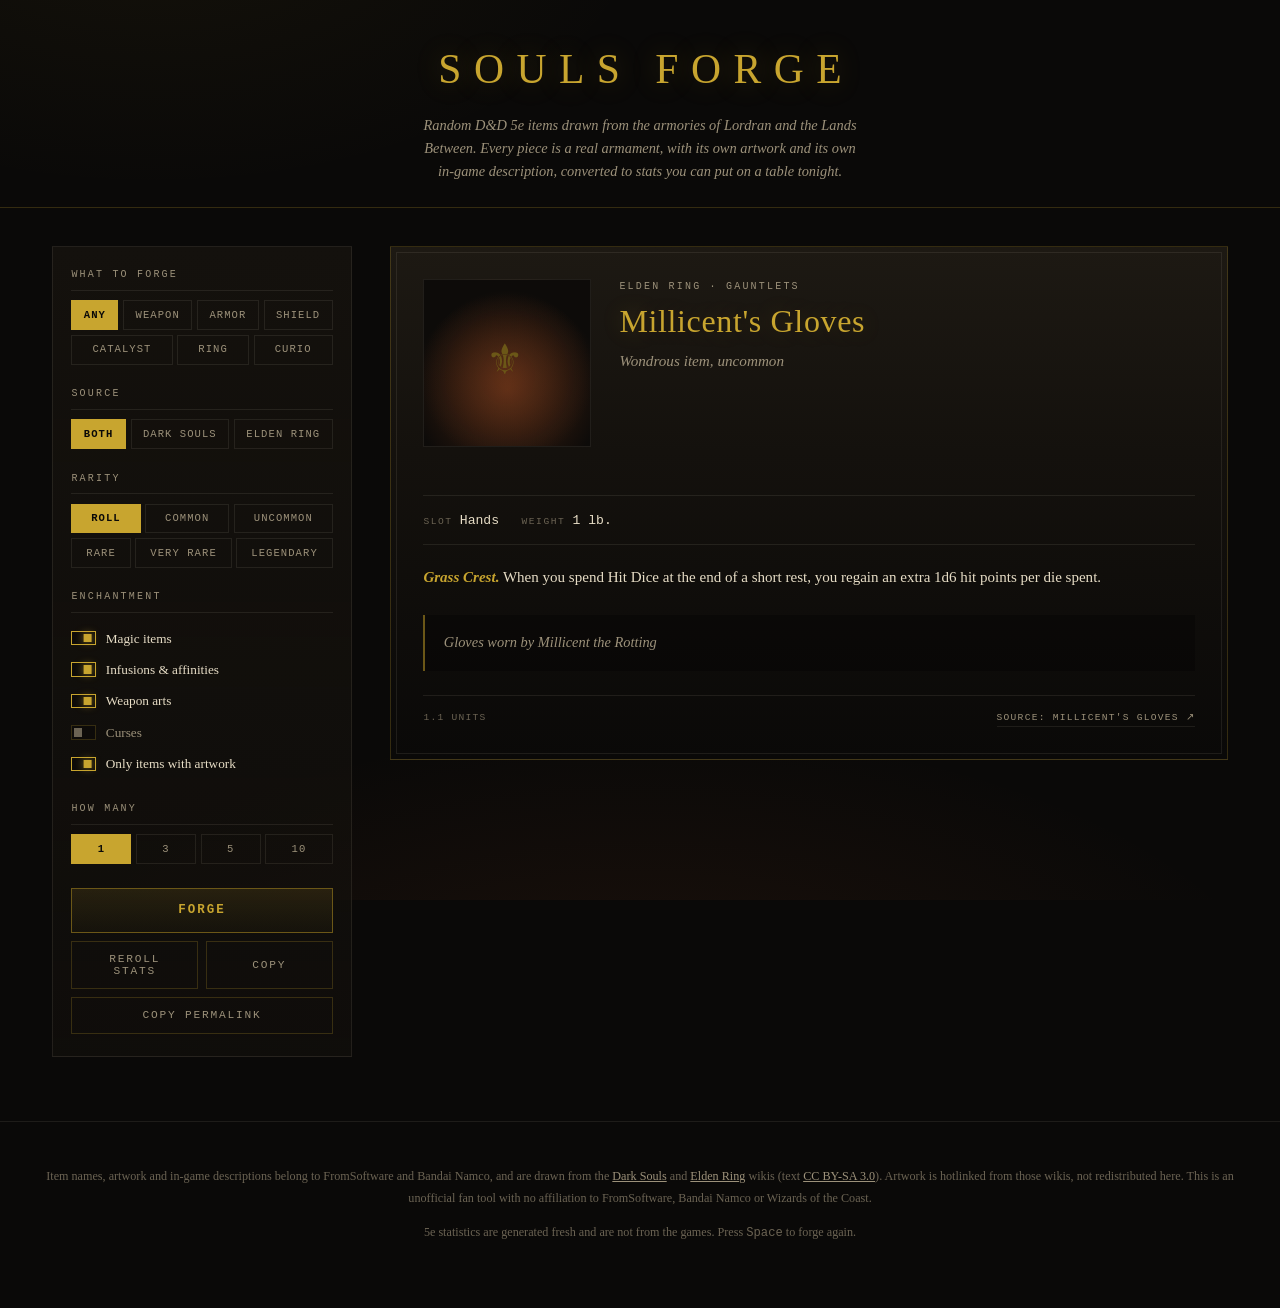
==== index.html @ 426770ad "adding first pass at souls-like item generator for dnd5e" ====
<!DOCTYPE html>
<html lang="en">
<head>
<meta charset="utf-8">
<meta name="viewport" content="width=device-width, initial-scale=1">
<title>Souls Forge — D&amp;D 5e items from Dark Souls &amp; Elden Ring</title>
<meta name="description" content="A random D&amp;D 5e item generator that draws real weapons, armor, rings and curios from Dark Souls and Elden Ring, then gives them playable 5e stats with optional infusions, weapon arts and curses.">
<meta name="color-scheme" content="dark">
<meta property="og:title" content="Souls Forge">
<meta property="og:description" content="Random D&amp;D 5e items in the flavor of Dark Souls and Elden Ring.">
<meta property="og:type" content="website">
<link rel="icon" href="data:image/svg+xml,<svg xmlns='http://www.w3.org/2000/svg' viewBox='0 0 16 16'><text y='14' font-size='14'>%F0%9F%97%A1%EF%B8%8F</text></svg>">
<style>/* ==========================================================================
   Souls Forge — a D&D 5e item generator in the key of Dark Souls / Elden Ring
   Visual direction: the FromSoftware item-inspect panel. Warm near-black
   grounds, parchment text, tarnished Erdtree gold, one bonfire ember.
   ========================================================================== */

:root {
  /* ground */
  --void:    #0a0908;
  --ash:     #14110d;
  --stone:   #1d1913;
  --niche:   #0d0b09;
  /* ink */
  --bone:    #e7ddc6;
  --dust:    #9c917a;
  --faint:   #6b6353;
  /* accents */
  --gold:    #c8a52f;
  --gold-dk: #6b5717;
  --ember:   #d4622a;
  --glint:   #7aa8cc;
  --blood:   #a33131;
  --rot:     #8f9a3a;

  --line:    rgba(200, 165, 47, 0.22);
  --line-soft: rgba(231, 221, 198, 0.09);

  --serif: "Iowan Old Style", "Palatino Linotype", Palatino, "Book Antiqua",
           "URW Palladio L", Georgia, serif;
  --mono: ui-monospace, "SF Mono", SFMono-Regular, Menlo, Consolas, monospace;

  --pad: clamp(1rem, 2.5vw, 2rem);
  --radius: 2px;
}

/* Curse corrupts the chrome — gold goes to a drowned violet, ember to bruise. */
.card.is-cursed {
  --gold:    #9b86c4;
  --gold-dk: #3f3358;
  --ember:   #6f4a8f;
  --line:    rgba(155, 134, 196, 0.28);
  --bone:    #ded6e6;
  --dust:    #948aa6;
}

* { box-sizing: border-box; }

html { -webkit-text-size-adjust: 100%; }

body {
  margin: 0;
  min-height: 100vh;
  background: var(--void);
  color: var(--bone);
  font-family: var(--serif);
  font-size: 16px;
  line-height: 1.6;
  /* ember haze low on the page, like light off a bonfire */
  background-image:
    radial-gradient(120ch 60ch at 50% 118%, rgba(212, 98, 42, 0.10), transparent 70%),
    radial-gradient(90ch 50ch at 12% -10%, rgba(200, 165, 47, 0.055), transparent 70%);
  background-attachment: fixed;
}

/* ---------- typographic utilities ---------- */

.eyebrow {
  font-family: var(--mono);
  font-size: 0.625rem;
  letter-spacing: 0.22em;
  text-transform: uppercase;
  color: var(--dust);
  font-weight: 500;
}

.rule {
  height: 1px;
  border: 0;
  margin: 0;
  background: linear-gradient(90deg, transparent, var(--line) 12%, var(--line) 88%, transparent);
}

/* ---------- masthead ---------- */

.masthead {
  border-bottom: 1px solid var(--line);
  padding: clamp(1.25rem, 3vw, 2.25rem) var(--pad) clamp(1rem, 2vw, 1.5rem);
  text-align: center;
  position: relative;
}

.masthead h1 {
  margin: 0;
  font-size: clamp(1.6rem, 4.2vw, 2.6rem);
  font-weight: 400;
  letter-spacing: 0.3em;
  text-indent: 0.3em;
  text-transform: uppercase;
  color: var(--gold);
  text-shadow: 0 0 28px rgba(200, 165, 47, 0.28);
}

.masthead p {
  margin: 0.7rem auto 0;
  max-width: 62ch;
  color: var(--dust);
  font-size: 0.9rem;
  font-style: italic;
}

/* ---------- shell ---------- */

.shell {
  display: grid;
  grid-template-columns: minmax(240px, 300px) minmax(0, 1fr);
  gap: clamp(1.25rem, 3vw, 2.5rem);
  max-width: 1240px;
  margin: 0 auto;
  padding: clamp(1.25rem, 3vw, 2.5rem) var(--pad) 4rem;
  align-items: start;
}

@media (max-width: 860px) {
  .shell { grid-template-columns: minmax(0, 1fr); }
}

/* ---------- control rail ---------- */

.rail {
  position: sticky;
  top: 1.25rem;
  border: 1px solid var(--line-soft);
  background: linear-gradient(180deg, var(--ash), rgba(20, 17, 13, 0.55));
  padding: 1.25rem 1.15rem 1.4rem;
}

@media (max-width: 860px) {
  .rail { position: static; }
}

.rail-group + .rail-group { margin-top: 1.35rem; }

.rail-group > .eyebrow {
  display: block;
  margin-bottom: 0.6rem;
  padding-bottom: 0.4rem;
  border-bottom: 1px solid var(--line-soft);
}

/* segmented pickers */

.seg { display: flex; flex-wrap: wrap; gap: 0.3rem; }

.seg label {
  flex: 1 1 auto;
  min-width: fit-content;
}

.seg input { position: absolute; opacity: 0; pointer-events: none; }

.seg span {
  display: block;
  text-align: center;
  padding: 0.34rem 0.6rem;
  font-family: var(--mono);
  font-size: 0.66rem;
  letter-spacing: 0.1em;
  text-transform: uppercase;
  color: var(--dust);
  border: 1px solid var(--line-soft);
  cursor: pointer;
  transition: color 0.18s, border-color 0.18s, background-color 0.18s;
  user-select: none;
}

.seg span:hover { color: var(--bone); border-color: var(--line); }

.seg input:checked + span {
  color: var(--void);
  background: var(--gold);
  border-color: var(--gold);
  font-weight: 600;
}

.seg input:focus-visible + span {
  outline: 2px solid var(--glint);
  outline-offset: 2px;
}

/* toggles */

.toggle {
  display: flex;
  align-items: center;
  gap: 0.6rem;
  padding: 0.32rem 0;
  cursor: pointer;
  font-size: 0.83rem;
  color: var(--dust);
  transition: color 0.18s;
}

.toggle:hover { color: var(--bone); }

.toggle input { position: absolute; opacity: 0; pointer-events: none; }

.toggle .box {
  flex: 0 0 auto;
  width: 1.55rem;
  height: 0.9rem;
  border: 1px solid var(--line);
  background: var(--niche);
  position: relative;
  transition: background-color 0.2s, border-color 0.2s;
}

.toggle .box::after {
  content: "";
  position: absolute;
  inset: 2px auto 2px 2px;
  width: 0.45rem;
  background: var(--faint);
  transition: transform 0.2s, background-color 0.2s;
}

.toggle input:checked + .box { border-color: var(--gold); }
.toggle input:checked + .box::after {
  transform: translateX(0.6rem);
  background: var(--gold);
  box-shadow: 0 0 8px rgba(200, 165, 47, 0.7);
}

.toggle input:focus-visible + .box {
  outline: 2px solid var(--glint);
  outline-offset: 2px;
}

.toggle input:checked ~ .lbl { color: var(--bone); }

/* buttons */

.actions { margin-top: 1.5rem; display: grid; gap: 0.5rem; }

button {
  font-family: var(--mono);
  font-size: 0.7rem;
  letter-spacing: 0.16em;
  text-transform: uppercase;
  padding: 0.7rem 1rem;
  border: 1px solid var(--line);
  background: transparent;
  color: var(--dust);
  cursor: pointer;
  transition: color 0.18s, border-color 0.18s, background-color 0.18s;
}

button:hover { color: var(--bone); border-color: var(--gold); }
button:focus-visible { outline: 2px solid var(--glint); outline-offset: 2px; }

button.primary {
  color: var(--gold);
  border-color: var(--gold-dk);
  background: linear-gradient(180deg, rgba(200, 165, 47, 0.12), rgba(200, 165, 47, 0.03));
  font-size: 0.78rem;
  padding: 0.9rem 1rem;
  font-weight: 600;
}

button.primary:hover {
  color: var(--void);
  background: var(--gold);
  border-color: var(--gold);
  box-shadow: 0 0 26px rgba(200, 165, 47, 0.32);
}

.actions .row { display: grid; grid-template-columns: 1fr 1fr; gap: 0.5rem; }

/* ---------- the item card ---------- */

.card {
  border: 1px solid var(--line);
  background:
    linear-gradient(180deg, var(--stone), var(--ash) 40%, var(--void));
  padding: 0;
  position: relative;
  min-height: 30rem;
}

/* hairline inner frame, like an inventory slot */
.card::after {
  content: "";
  position: absolute;
  inset: 5px;
  border: 1px solid var(--line-soft);
  pointer-events: none;
}

.card-head {
  display: grid;
  grid-template-columns: minmax(0, 168px) minmax(0, 1fr);
  gap: clamp(1rem, 2.5vw, 1.75rem);
  padding: clamp(1.25rem, 3vw, 2rem);
  align-items: start;
}

@media (max-width: 560px) {
  .card-head { grid-template-columns: minmax(0, 1fr); justify-items: center; text-align: center; }
}

/* --- the plinth: artwork in a lit stone niche (signature element) --- */

.plinth {
  position: relative;
  aspect-ratio: 1;
  width: 100%;
  max-width: 168px;
  background:
    radial-gradient(circle at 50% 58%, rgba(212, 98, 42, 0.20), transparent 68%),
    var(--niche);
  border: 1px solid var(--line-soft);
  display: grid;
  place-items: center;
  overflow: hidden;
}

.plinth::before {
  /* ember bloom behind the object */
  content: "";
  position: absolute;
  left: 50%;
  bottom: -32%;
  width: 132%;
  aspect-ratio: 1;
  transform: translateX(-50%);
  background: radial-gradient(circle, rgba(212, 98, 42, 0.30), transparent 62%);
  pointer-events: none;
}

.plinth img {
  position: relative;
  max-width: 84%;
  max-height: 84%;
  object-fit: contain;
  filter: drop-shadow(0 6px 18px rgba(0, 0, 0, 0.85)) contrast(1.06);
}

.plinth .sigil {
  position: relative;
  font-family: var(--mono);
  font-size: 2.6rem;
  color: var(--gold-dk);
  letter-spacing: 0.1em;
}

.card-title { min-width: 0; }

.card-title .eyebrow { display: block; margin-bottom: 0.5rem; }

.card-title h2 {
  margin: 0;
  font-size: clamp(1.35rem, 3.4vw, 2rem);
  font-weight: 400;
  line-height: 1.15;
  color: var(--gold);
  letter-spacing: 0.02em;
  text-shadow: 0 0 22px rgba(200, 165, 47, 0.22);
}

.card-title .subtype {
  margin: 0.55rem 0 0;
  font-style: italic;
  color: var(--dust);
  font-size: 0.95rem;
}

.attune {
  display: inline-block;
  margin-top: 0.7rem;
  font-family: var(--mono);
  font-size: 0.6rem;
  letter-spacing: 0.15em;
  text-transform: uppercase;
  color: var(--glint);
  border: 1px solid rgba(122, 168, 204, 0.4);
  padding: 0.2rem 0.5rem;
}

/* --- body --- */

.card-body { padding: 0 clamp(1.25rem, 3vw, 2rem) clamp(1.5rem, 3vw, 2rem); }

.statline {
  display: flex;
  flex-wrap: wrap;
  gap: 0.4rem 1.4rem;
  padding: 0.85rem 0;
  border-top: 1px solid var(--line-soft);
  border-bottom: 1px solid var(--line-soft);
  margin-bottom: 1.25rem;
}

.statline div { display: flex; align-items: baseline; gap: 0.45rem; }
.statline dt { color: var(--faint); font-family: var(--mono); font-size: 0.6rem;
               letter-spacing: 0.16em; text-transform: uppercase; }
.statline dd { margin: 0; font-family: var(--mono); font-size: 0.82rem; color: var(--bone); }

.props {
  margin: 0 0 1.35rem;
  color: var(--dust);
  font-size: 0.88rem;
  font-style: italic;
}

/* traits */

.trait { margin: 0 0 0.95rem; font-size: 0.94rem; }
.trait:last-child { margin-bottom: 0; }
.trait b { color: var(--gold); font-weight: 600; font-style: italic; }
.trait.is-curse b { color: var(--blood); }
.card.is-cursed .trait.is-curse b { color: #c9a0e8; }

.section-label {
  display: block;
  margin: 1.6rem 0 0.85rem;
  padding-bottom: 0.35rem;
  border-bottom: 1px solid var(--line-soft);
}

/* the in-game description, in its own recessed panel */

.lore {
  margin: 1.6rem 0 0;
  padding: 1rem 1.15rem;
  background: rgba(0, 0, 0, 0.32);
  border-left: 2px solid var(--gold-dk);
}

.lore p {
  margin: 0 0 0.7rem;
  font-style: italic;
  color: var(--dust);
  font-size: 0.9rem;
  line-height: 1.65;
}

.lore p:last-child { margin-bottom: 0; }

/* provenance footer */

.prov {
  margin-top: 1.5rem;
  padding-top: 0.9rem;
  border-top: 1px solid var(--line-soft);
  display: flex;
  flex-wrap: wrap;
  justify-content: space-between;
  gap: 0.5rem 1rem;
  font-family: var(--mono);
  font-size: 0.6rem;
  letter-spacing: 0.13em;
  text-transform: uppercase;
  color: var(--faint);
}

.prov a { color: var(--dust); text-decoration: none; border-bottom: 1px solid var(--line-soft); }
.prov a:hover { color: var(--gold); border-color: var(--gold); }

/* ---------- hoard (multi-item) view ---------- */

.hoard { display: grid; gap: 1.25rem; }
.hoard .card { min-height: 0; }

/* ---------- empty + toast ---------- */

.empty {
  display: grid;
  place-content: center;
  gap: 0.8rem;
  min-height: 30rem;
  text-align: center;
  color: var(--faint);
  padding: 2rem;
}

.empty .mark {
  font-size: 3rem;
  color: var(--gold-dk);
  letter-spacing: 0.2em;
}

.toast {
  position: fixed;
  left: 50%;
  bottom: 2rem;
  transform: translate(-50%, 1.5rem);
  background: var(--stone);
  border: 1px solid var(--gold-dk);
  color: var(--gold);
  font-family: var(--mono);
  font-size: 0.66rem;
  letter-spacing: 0.18em;
  text-transform: uppercase;
  padding: 0.7rem 1.4rem;
  opacity: 0;
  pointer-events: none;
  transition: opacity 0.25s, transform 0.25s;
  z-index: 40;
}

.toast.show { opacity: 1; transform: translate(-50%, 0); }

/* ---------- kindle: the one orchestrated moment ---------- */

@keyframes kindle {
  from { opacity: 0; transform: translateY(7px); }
  to   { opacity: 1; transform: none; }
}

@keyframes flare {
  0%   { opacity: 0; transform: scale(0.86); filter: brightness(2.6); }
  55%  { opacity: 1; }
  100% { opacity: 1; transform: none; filter: none; }
}

.card.kindling { animation: kindle 0.42s ease-out both; }
.card.kindling .plinth img,
.card.kindling .plinth .sigil { animation: flare 0.75s ease-out both; }
.card.kindling .card-title h2 { animation: kindle 0.5s 0.06s ease-out both; }

@media (prefers-reduced-motion: reduce) {
  *, *::before, *::after {
    animation-duration: 0.001ms !important;
    animation-iteration-count: 1 !important;
    transition-duration: 0.001ms !important;
  }
}

/* ---------- footer ---------- */

.colophon {
  border-top: 1px solid var(--line-soft);
  padding: 2rem var(--pad) 3rem;
  text-align: center;
  color: var(--faint);
  font-size: 0.76rem;
  line-height: 1.8;
}

.colophon a { color: var(--dust); }
.colophon a:hover { color: var(--gold); }
</style>
</head>
<body>

<header class="masthead">
  <h1>Souls Forge</h1>
  <p>Random D&amp;D 5e items drawn from the armories of Lordran and the Lands Between. Every piece is a real
     armament, with its own artwork and its own in-game description, converted to stats you can put on a table tonight.</p>
</header>

<main class="shell">

  <aside class="rail" aria-label="Generator settings">

    <div class="rail-group">
      <span class="eyebrow">What to forge</span>
      <div class="seg" role="radiogroup" aria-label="Item type">
        <label><input type="radio" name="kind" value="any" checked><span>Any</span></label>
        <label><input type="radio" name="kind" value="weapon"><span>Weapon</span></label>
        <label><input type="radio" name="kind" value="armor"><span>Armor</span></label>
        <label><input type="radio" name="kind" value="shield"><span>Shield</span></label>
        <label><input type="radio" name="kind" value="catalyst"><span>Catalyst</span></label>
        <label><input type="radio" name="kind" value="ring"><span>Ring</span></label>
        <label><input type="radio" name="kind" value="item"><span>Curio</span></label>
      </div>
    </div>

    <div class="rail-group">
      <span class="eyebrow">Source</span>
      <div class="seg" role="radiogroup" aria-label="Source game">
        <label><input type="radio" name="game" value="any" checked><span>Both</span></label>
        <label><input type="radio" name="game" value="ds"><span>Dark Souls</span></label>
        <label><input type="radio" name="game" value="er"><span>Elden Ring</span></label>
      </div>
    </div>

    <div class="rail-group">
      <span class="eyebrow">Rarity</span>
      <div class="seg" role="radiogroup" aria-label="Rarity">
        <label><input type="radio" name="rarity" value="any" checked><span>Roll</span></label>
        <label><input type="radio" name="rarity" value="common"><span>Common</span></label>
        <label><input type="radio" name="rarity" value="uncommon"><span>Uncommon</span></label>
        <label><input type="radio" name="rarity" value="rare"><span>Rare</span></label>
        <label><input type="radio" name="rarity" value="veryrare"><span>Very rare</span></label>
        <label><input type="radio" name="rarity" value="legendary"><span>Legendary</span></label>
      </div>
    </div>

    <div class="rail-group">
      <span class="eyebrow">Enchantment</span>
      <label class="toggle"><input type="checkbox" id="t-magical" checked><span class="box"></span><span class="lbl">Magic items</span></label>
      <label class="toggle"><input type="checkbox" id="t-infusions" checked><span class="box"></span><span class="lbl">Infusions &amp; affinities</span></label>
      <label class="toggle"><input type="checkbox" id="t-arts" checked><span class="box"></span><span class="lbl">Weapon arts</span></label>
      <label class="toggle"><input type="checkbox" id="t-curses"><span class="box"></span><span class="lbl">Curses</span></label>
      <label class="toggle"><input type="checkbox" id="t-art" checked><span class="box"></span><span class="lbl">Only items with artwork</span></label>
    </div>

    <div class="rail-group">
      <span class="eyebrow">How many</span>
      <div class="seg" role="radiogroup" aria-label="How many items">
        <label><input type="radio" name="count" value="1" checked><span>1</span></label>
        <label><input type="radio" name="count" value="3"><span>3</span></label>
        <label><input type="radio" name="count" value="5"><span>5</span></label>
        <label><input type="radio" name="count" value="10"><span>10</span></label>
      </div>
    </div>

    <div class="actions">
      <button class="primary" id="forge">Forge</button>
      <div class="row">
        <button id="reroll">Reroll stats</button>
        <button id="copy">Copy</button>
      </div>
      <button id="link">Copy permalink</button>
    </div>

  </aside>

  <div id="out" class="hoard" aria-live="polite"></div>

</main>

<footer class="colophon">
  <p>Item names, artwork and in-game descriptions belong to FromSoftware and Bandai Namco, and are drawn from the
     <a href="https://darksouls.fandom.com/" target="_blank" rel="noopener">Dark Souls</a> and
     <a href="https://eldenring.fandom.com/" target="_blank" rel="noopener">Elden Ring</a> wikis
     (text <a href="https://creativecommons.org/licenses/by-sa/3.0/" target="_blank" rel="noopener">CC BY-SA 3.0</a>).
     Artwork is hotlinked from those wikis, not redistributed here. This is an unofficial fan tool with no affiliation
     to FromSoftware, Bandai Namco or Wizards of the Coast.</p>
  <p>5e statistics are generated fresh and are not from the games. Press <kbd>Space</kbd> to forge again.</p>
</footer>

<div class="toast" id="toast" role="status"></div>

<script>window.SOULS_DATA={"items":[{"name":"Abyss Greatsword","game":"ds","kind":"weapon","class":"Greatsword","img":"8/83/Abyss_GS_in_game.png?20130813214608","desc":["This greatsword belonged to Lord Gwyn's Knight Artorias, who fell to the abyss.","Swallowed by the Dark with its master, this sword is tainted by the abyss, and now its strength reflects its wielder's humanity."],"req":{"str":22,"dex":18,"int":18,"fai":18},"scale":{"str":"C","dex":"C"},"wt":9.0,"atkType":"Regular"},{"name":"Affidavit","game":"ds","kind":"item","class":"Curio","img":"3/35/Affidavit.png?20200808010739","desc":["Slip sold by bishop of Velka, Goddess of Sin.","Annul a covenant without committing sin. A covenant is a most sacred union, normally not subject to negotiation, but when circumstances require it, even Goddess Velka will make an exception."]},{"name":"Alluring Skull","game":"ds","kind":"item","class":"Curio","desc":["A skull with meekly lingering souls. Throw to shatter and spread souls to attract certain types of enemies.","Souls are a concentration of life, and the life-starved Hollows are lured by its power. Not effective for all enemies."]},{"name":"Anklet of the Great Lord","game":"ds","kind":"armor","class":"Leggings","desc":["Anklet of Gwyn, Lord of Cinder, who linked the First Flame.","Lord Gwyn, bearer of the ultimate soul, divided that power among his clan before linking the flame. When he departed, he left only with his greatsword, his garb, and the crown, now bereft of power."],"wt":2.8,"weightClass":"Light"},{"name":"Annex Key","game":"ds","kind":"item","class":"Key Item","desc":["Key to the annex in the Painted World of Ariamis.","In the wintery painted world, there is a structure resembling an old cathedral; its annex serves as a type of storehouse."]},{"name":"Antiquated Dress","game":"ds","kind":"armor","class":"Chest","page":"Antiquated Dress (Dark Souls)","desc":["A dress from the ancient fallen land of Oolacile. Its ivory-colored silk features elaborate embroidery and is imbued with ancient magic power.","One cannot expect any physical protection from this garment, as it was not meant to be worn in battle."],"wt":1.0,"weightClass":"Light"},{"name":"Antiquated Gloves","game":"ds","kind":"armor","class":"Gauntlets","desc":["Gloves from the ancient fallen land of Oolacile. Their ivory-colored silk features elaborate embroidery and are imbued with ancient magic power.","One cannot expect any physical protection from these, as they were not meant to be worn in battle."],"wt":0.6,"weightClass":"Light"},{"name":"Antiquated Skirt","game":"ds","kind":"armor","class":"Leggings","desc":["A skirt from the ancient fallen land of Oolacile. Its ivory-colored silk features elaborate embroidery and is imbued with ancient magic power.","One cannot expect any physical protection from this garment, as it was not meant to be worn in battle."],"wt":3.0,"weightClass":"Light"},{"name":"Archive Prison Extra Key","game":"ds","kind":"item","class":"Key Item","desc":["Extra key to a cell in the Duke's Archive Tower. Perhaps the serpent men were careless, for there are several keys scattered about which fit Archive Tower cells."]},{"name":"Archive Tower Cell Key","game":"ds","kind":"item","class":"Key Item","desc":["Key to the cell of the Duke's Archive Tower.","The Archive Tower, once a trove of precious tomes and letters, became a prison after the onset of Seath's madness. The serpent men who guard the prison know not the value of what they hide. In the basement of the tower are the writhing \"mistakes\" of the terrifying experiments which were conducted there."]},{"name":"Archive Tower Giant Cell Key","game":"ds","kind":"item","class":"Key Item","desc":["Key to the giant cell below the Duke's Archives Tower. The giant cell once imprisoned countless maidens, but is now empty, save for a few key persons. They struggle to uphold their sanity, as the horde of \"mistakes\" writhe at a fearfully close proximity."]},{"name":"Archive Tower Giant Door Key","game":"ds","kind":"item","class":"Key Item","desc":["Key to the giant door leading out from the uppermost floor of Archive Tower, which now serves as a prison.","The key's design resembles not the key of a prison; indeed, the tower was once no prison at all, but a trove of precious tomes."]},{"name":"Armor Smithbox","game":"ds","kind":"item","class":"Key Item","desc":["Tool used to etch titanite into armor for reinforcement.","Rest at a bonfire to make armor reinforcement possible."]},{"name":"Armor of Artorias","game":"ds","kind":"armor","class":"Chest","desc":["Armor of Artorias the Abysswalker, one of Gwyn's four knights.","The death of the armor's owner can be surmised from the corrosive Dark of the Abyss, and the tattered azure-blue cape, once a symbol of pride and glory."],"wt":10.5,"weightClass":"Medium"},{"name":"Armor of Thorns","game":"ds","kind":"armor","class":"Chest","desc":["Armor of Kirk, knight of Thorns and notorious member of the Darkwraiths. A dense patch of thorns grows from its surface.","It is a fitting item for the murderous Kirk, for by simply wearing it and rolling, one can damage enemies."],"wt":10.5,"weightClass":"Medium"},{"name":"Armor of the Glorious","game":"ds","kind":"armor","class":"Chest","desc":["Strange armor from the ancient land of Zena, birthplace of the curious dealer Domhnall.","The many medals are believed to symbolize glory."],"wt":13.3,"weightClass":"Medium"},{"name":"Armor of the Sun","game":"ds","kind":"armor","class":"Chest","desc":["Armor of Solaire of Astora, Knight of Sunlight. The large holy symbol of the Sun, while powerless, was painted by Solaire himself.","Solaire's incredible prowess must have come from rigorous training alone, for his equipment exhibits no special traits."],"wt":9.0,"weightClass":"Medium"},{"name":"Astora's Straight Sword","game":"ds","kind":"weapon","class":"Straight Sword","img":"3/31/Astora_ss.jpg?20130221235448","desc":["Straight sword of an unknown knight, likely one of Astora's superiors.","High-quality sword imbued with a powerful blessing."],"req":{"str":10,"dex":10,"fai":14},"scale":{"str":"C","dex":"C","fai":"C"},"elem":["magic"],"wt":3.0,"atkType":"Regular / Thrust"},{"name":"Avelyn","game":"ds","kind":"weapon","class":"Crossbow","img":"1/17/Avelyn_Ig.png?20130816225421","desc":["Repeating crossbow cherished by the weapon craftsman Eidas. Its elaborate design makes it closer to a work of art than a weapon. Intricate mechanism makes heavy damage possible through triple-shot firing of bolts, but in fact each bolt inflicts less damage."],"req":{"str":16,"dex":14},"wt":6.0,"atkType":"None"},{"name":"Balder Armor","game":"ds","kind":"armor","class":"Chest","desc":["Armor worn by the knights of the ancient kingdom of Balder. It is made from thick iron plates.","Balder was the homeland of the Knight King Rendal, but it came to ruin after a great many Undead were spawned."],"wt":10.9,"weightClass":"Medium"},{"name":"Balder Gauntlets","game":"ds","kind":"armor","class":"Gauntlets","desc":["Gauntlets worn by the knights of the ancient kingdom of Balder. It is made from thick iron plates.","Balder was the homeland of the Knight King Rendal, but it came to ruin after a great many Undead were spawned."],"wt":3.5,"weightClass":"Medium"},{"name":"Balder Helm","game":"ds","kind":"armor","class":"Helm","desc":["Helm worn by the knights of the ancient kingdom of Balder. It is made from thick iron plates.","Balder was the homeland of the Knight King Rendal, but it came to ruin after a great many Undead were spawned."],"wt":4.2,"weightClass":"Medium"},{"name":"Balder Leggings","game":"ds","kind":"armor","class":"Leggings","desc":["Leggings worn by the knights of the ancient kingdom of Balder. It is made from thick iron plates.","Balder was the homeland of the Knight King Rendal, but it came to ruin after a great many Undead were spawned."],"wt":6.4,"weightClass":"Medium"},{"name":"Balder Shield","game":"ds","kind":"shield","class":"Medium Shield","img":"b/bd/Balder_shield.jpg?20130212171130","desc":["Shield of the knights of the ancient kingdom of Balder. Tweaked for improved stability.","Balder was the home of the Knight King Rendal, but the kingdom was reduced to ruins after a widespread outbreak of Undead."],"req":{"str":12},"scale":{"str":"D"},"wt":4.0,"atkType":"Strike"},{"name":"Balder Side Sword","game":"ds","kind":"weapon","class":"Straight Sword","img":"d/d3/Balder_side.jpg?20130209223940","desc":["The knights of the ancient kingdom of Balder wielded these rock-solid, long swords which are excellent for thrust attacks.","Balder was the home of Knight King Rendal, but the kingdom was reduced to ruins after a widespread outbreak of Undead."],"req":{"str":10,"dex":14},"scale":{"str":"E","dex":"B"},"wt":3.0,"atkType":"Regular / Thrust"},{"name":"Bandit's Knife","game":"ds","kind":"weapon","class":"Dagger","img":"8/8e/Bandit_knife.jpg?20130209223941","desc":["This wide single-edged shortsword is the favorite of lowly thieves and bandits.","Primarily a slicing weapon, but highly effective when used for critical hits, such as after parrying or from behind."],"req":{"str":5,"dex":12},"scale":{"str":"E","dex":"B"},"wt":1.0,"atkType":"Slash"},{"name":"Barbed Straight Sword","game":"ds","kind":"weapon","class":"Straight Sword","img":"c/c3/Thorn_sword.jpg?20130209225401","desc":["The choice weapon of the infamous Darkwraith Kirk, also known as the Knight of Thorns for the gnarly spikes on his favorite weapon.","This frightful sword deals only thrust attacks, and causes heavy bleeding."],"req":{"str":10,"dex":10},"scale":{"str":"D","dex":"D"},"wt":3.0,"atkType":"Regular / ThrustThe Standard Barbed Straight Sword lists the attack type as Thrust only, while the Crystal Barbed Straight Sword lists the attack type as Regular/Thrust."},{"name":"Basement Key","game":"ds","kind":"item","class":"Key Item","desc":["Opens the narrow passage leading below at the far face of the great bridge in the Undead Burg.","The lower Undead Burg is a treacherous place. Do not turn your back on the wily thieves, or the wild dogs who serve the Capra Demon."]},{"name":"Bastard Sword","game":"ds","kind":"weapon","class":"Greatsword","img":"a/a0/Bastard_sword.jpg?20130209223941","desc":["The standard greatsword is normally wielded with two hands due to its great weight.","Usually swung in arcs and effective against multiple foes. Far from ideal when fighting in tight quarters."],"req":{"str":16,"dex":10},"scale":{"str":"C","dex":"C"},"wt":6.0,"atkType":"Regular"},{"name":"Battle Axe","game":"ds","kind":"weapon","class":"Axe","img":"b/b4/Battle_axe_IG.png?20130722233118","desc":["Standard battle axe. Inflicts regular damage, making it effective in various situations.","Powerful attack due to its weight, but one wrong swing leaves the wielder open, so timing and proximity to the enemy must be judged carefully."],"req":{"str":12,"dex":8},"scale":{"str":"C","dex":"D"},"wt":4.0,"atkType":"Regular"},{"name":"Beatrice's Catalyst","game":"ds","kind":"catalyst","class":"Catalyst","img":"7/71/Beatrice_Catalyst_IG.png?20130813223931","desc":["Catalyst belonging to Beatrice, the rogue witch. Contrasts with Vinheim catalysts. This ancient catalyst shows signs of being used for age-old sorceries. It has passed the hands of many generations to get here."]},{"name":"Bellowing Dragoncrest Ring","game":"ds","kind":"ring","class":"Ring","desc":["A special ring granted to only the most accomplished sorcerers at the Vinheim Dragon School.","The ring is engraved with an everlasting dragon, and boosts the strength of sorceries."],"effects":"Boosts sorcery strength."},{"name":"Bequeathed Lord Soul Shard","game":"ds","kind":"item","class":"Key Item","desc":["Soul of one of the Four Kings, who fell to the Dark. A fragment of a Lord Soul discovered at the dawn of the Age of Fire.","Lord Gwyn recognized the foresight of these four great leaders of New Londo, and granted them their ranks and the fragments of a great soul."]},{"name":"Big Hat","game":"ds","kind":"armor","class":"Helm","desc":["Gigantic hat worn by the great sorcerer Logan. It completely hid his face, which led to his nickname \"Big Hat.\"","Famously antisocial, Logan used it to block out noise and people's stares so he could focus on his own thoughts, but it does not possess any special magic powers."],"wt":3.0,"weightClass":"Light"},{"name":"Big Pilgrim's Key","game":"ds","kind":"item","class":"Key Item","desc":["Key to the inner door of the Undead Asylum main hall. Big key belonging to a chosen Undead pilgrim.","But this chosen Undead knows not what this pilgrimage has in store."]},{"name":"Binoculars","game":"ds","kind":"item","class":"Curio","desc":["Binoculars made of brass. Use to peer at distant scenery.","This advanced device was built by a famous craftsman of Astora. Its utility is singular, but its applications many."]},{"name":"Black Bow of Pharis","game":"ds","kind":"weapon","class":"Bow","img":"6/6a/Pharis_bow_IG.png?20130816223441","desc":["The preferred black bow of the heroic archer Pharis.","Has a longer range than standard bows, but is more difficult to use. Without proper abilities, results will be underwhelming."],"req":{"str":9,"dex":18},"scale":{"str":"E","dex":"S"},"wt":1.0,"atkType":"None"},{"name":"Black Cleric Robe","game":"ds","kind":"armor","class":"Chest","desc":["Robe worn by pardoners serving Velka, the Goddess of Sin.","The pardoners' attire is uniformly black in color and said to be imbued with Velka's mystical power, which provides resistance against all manner of magic."],"wt":3.9,"weightClass":"Light"},{"name":"Black Dagger","game":"ds","kind":"weapon","class":"Dagger","img":"c/cf/Black_Dagger_ig.jpg?20130923231602"},{"name":"Black Eye Orb","game":"ds","kind":"item","class":"Curio","desc":["Mystical orb found on a Keeper's corpse. Invade the world of the murderer of a Fire Keeper, to defeat the perpetrator and reclaim the soul of the Fire Keeper.","The Black Eye keeps constant watch on the city of the Gods, Anor Londo."]},{"name":"Black Firebomb","game":"ds","kind":"item","class":"Curio","desc":["Black bisque urn filled with black powder. Explodes, inflicting fire damage.","Powerful ranged weapon, especially in situations called for fire damage. A very precious item at low levels."]},{"name":"Black Iron Armor","game":"ds","kind":"armor","class":"Chest","desc":["Armor of Black Iron Tarkus, a knight known for his great strength.","Built of a special black iron and providing strong defense, notably against fire, but so terrible heavy to be unwieldy to all but Tarkus himself."],"wt":15.6,"weightClass":"Heavy"},{"name":"Black Iron Gauntlets","game":"ds","kind":"armor","class":"Gauntlets","desc":["Gauntlets of Black Iron Tarkus, a knight known for his great strength.","Built of a special black iron and providing strong defense, notably against fire, but so terrible heavy to be unwieldy to all but Tarkus himself."],"wt":9.2,"weightClass":"Heavy"},{"name":"Black Iron Greatshield","game":"ds","kind":"shield","class":"Greatshield","img":"e/e5/Black_iron_shield.jpg?20130306172913","desc":["Greatshield of the mighty knight Tarkus.","Built of special black iron and even heavier than Knight Berenike's tower shield. Especially resistant to fire attacks and effective for shield bashing."],"req":{"str":34},"scale":{"str":"D"},"wt":16.0,"atkType":"Strike"},{"name":"Black Iron Helm","game":"ds","kind":"armor","class":"Helm","desc":["Helm of Black Iron Tarkus, a knight known for his great strength.","Built of a special black iron and providing strong defense, notably against fire, but so terrible heavy to be unwieldy to all but Tarkus himself."],"wt":6.0,"weightClass":"Heavy"},{"name":"Black Iron Leggings","game":"ds","kind":"armor","class":"Leggings","desc":["Leggings of Black Iron Tarkus, a knight known for his great strength.","Built of a special black iron and providing strong defense, notably against fire, but so terrible heavy to be unwieldy to all but Tarkus himself."],"wt":9.2,"weightClass":"Heavy"},{"name":"Black Knight Armor","game":"ds","kind":"armor","class":"Chest","desc":["Armor of the Black Knight who haunt Lordran.","The knights followed Lord Gwyn when he departed to link the flame, but they were burned to ashes in newly kindled fire, wandering the world as disembodied spirits ever after."],"wt":13.0,"weightClass":"Medium"},{"name":"Black Knight Gauntlets","game":"ds","kind":"armor","class":"Gauntlets","desc":["Gauntlets of the Black Knights who haunt Lordran.","The knights followed Lord Gwyn when he departed to link the flame, but they were burned to ashes in newly kindled fire, wandering the world as disembodied spirits ever after."],"wt":6.0,"weightClass":"Medium"},{"name":"Black Knight Greataxe","game":"ds","kind":"weapon","class":"Greataxe","img":"9/99/Bk_axe.jpg?20130210185619","desc":["Greataxe of the black knights who wander Lordran. Used to face chaos demons.","The large motion that puts the weight of the body into the attack reflects the great size of their adversaries long ago."],"req":{"str":36,"dex":18},"scale":{"str":"B","dex":"E"},"wt":16.0,"atkType":"Regular"},{"name":"Black Knight Greatsword","game":"ds","kind":"weapon","class":"Ultra Greatsword","img":"e/e6/Black_knight_GS.jpg?20130209031143","desc":["Greatsword of the black knights who wander Lordran. Used to face chaos demons.","The large motion that puts the weight of the body into the attack reflects the great size of their adversaries long ago."],"req":{"str":32,"dex":18},"scale":{"str":"B","dex":"E"},"wt":14.0,"atkType":"Regular / Thrust"},{"name":"Black Knight Halberd","game":"ds","kind":"weapon","class":"Halberd","img":"b/b1/Black_Halberd.png?20130813212358","desc":["Halberd of the black knights who wander Lordran. Used to face chaos demons.","The large motion that puts the weight of the body into the attack reflects the great size of their adversaries long ago."],"req":{"str":32,"dex":18},"scale":{"str":"D","dex":"E"},"wt":14.0,"atkType":"Listed: Slash Actual: Thrust"},{"name":"Black Knight Helm","game":"ds","kind":"armor","class":"Helm","desc":["Helm of the Black Knight who haunt Lordran.","The knights followed Lord Gwyn when he departed to link the flame, but they were burned to ashes in newly kindled fire, wandering the world as disembodied spirits ever after."],"wt":5.0,"weightClass":"Medium"},{"name":"Black Knight Leggings","game":"ds","kind":"armor","class":"Leggings","desc":["Leggings of the Black Knights who haunt Lordran.","The knights followed Lord Gwyn when he departed to link the flame, but they were burned to ashes in newly kindled fire, wandering the world as disembodied spirits ever after."],"wt":7.0,"weightClass":"Medium"},{"name":"Black Knight Shield","game":"ds","kind":"shield","class":"Medium Shield","img":"f/f5/Blackknight_shield.jpg?20130306172209","desc":["Shield of the Black Knights that wander Lordan. A flowing canal is chiseled deeply into its face.","Long ago, the black knights faced the chaos demons, and were charred black, but their shields became highly resistant to fire."],"req":{"str":16},"scale":{"str":"D"},"wt":6.0,"atkType":"Strike"},{"name":"Black Knight Sword","game":"ds","kind":"weapon","class":"Greatsword","img":"2/2d/Black_knight_sword.jpg?20130209223941","desc":["Greatsword of the black knights who wander Lordran. Used to face chaos demons.","The large motion that puts the weight of the body into the attack reflects the great size of their adversaries long ago."],"req":{"str":20,"dex":18},"scale":{"str":"C","dex":"E"},"wt":8.0,"atkType":"Regular / Thrust"},{"name":"Black Leather Armor","game":"ds","kind":"armor","class":"Chest","desc":["This armor made of smooth black leather is extremely quiet, a good thing for those who hide in the shadows.","The leather itself is thick, offering a decent level of protection."],"wt":3.1,"weightClass":"Light"},{"name":"Black Leather Boots","game":"ds","kind":"armor","class":"Leggings","desc":["These boots made of smooth black leather are extremely quiet, a good thing for those who hide in the shadows.","The leather itself is thick, offering a decent level of protection."],"wt":3.0,"weightClass":"Light"},{"name":"Black Leather Gloves","game":"ds","kind":"armor","class":"Gauntlets","desc":["These gloves made of smooth black leather are extremely quiet, a good thing for those who hide in the shadows.","The leather itself is thick, offering a decent level of protection."],"wt":1.8,"weightClass":"Light"},{"name":"Black Manchette","game":"ds","kind":"armor","class":"Gauntlets","desc":["Manchette worn by pardoners serving Velka, the Goddess of Sin.","The pardoners' attire is uniformly black in color and said to be imbued with Velka's mystical power, which provides resistance against all manner of magic."],"wt":1.6,"weightClass":"Light"},{"name":"Black Separation Crystal","game":"ds","kind":"item","class":"Curio","desc":["This black crystal, long a symbol of farewell, is granted to banished Undead. The crystal sends phantoms back to their homes, or sends you back to yours.","Beware of fickle use of the item if you intend to nurture relations."]},{"name":"Black Sorcerer Boots","game":"ds","kind":"armor","class":"Leggings","desc":["Boots worn by the secret sorcerers at Vinheim Dragon School.","They secretly work with sound-based spells, and never reveal themselves."],"wt":1.0,"weightClass":"Light"},{"name":"Black Sorcerer Cloak","game":"ds","kind":"armor","class":"Chest","desc":["Cloak worn by the secret sorcerers at Vinheim Dragon School.","They secretly work with sound-based spells, and never reveal themselves."],"wt":1.8,"weightClass":"Light"},{"name":"Black Sorcerer Gauntlets","game":"ds","kind":"armor","class":"Gauntlets","desc":["Gauntlets worn by the secret sorcerers at Vinheim Dragon School.","They secretly work with sound-based spells, and never reveal themselves."],"wt":1.0,"weightClass":"Light"},{"name":"Black Sorcerer Hat","game":"ds","kind":"armor","class":"Helm","desc":["Hat worn by the secret sorcerers at Vinheim Dragon School.","They secretly work with sound-based spells, and never reveal themselves."],"wt":0.7,"weightClass":"Light"},{"name":"Black Tights","game":"ds","kind":"armor","class":"Leggings","desc":["Tights worn by pardoners serving Velka, the Goddess of Sin.","The pardoners' attire is uniformly black in color and said to be imbued with Velka's mystical power, which provides resistance against all manner of magic."],"wt":2.8,"weightClass":"Light"},{"name":"Blacksmith Giant Hammer","game":"ds","kind":"weapon","class":"Hammer","img":"1/12/Blacksmith_giant_hammer_ig.png?20130813214452","desc":["Wooden hammer of the giant blacksmith in Anor Londo who handles lightning weapons.","The giant blacksmith forges with this wooden hammer, as it would be hazardous to handle lightning weapons with metals."],"req":{"str":16},"scale":{"str":"D"},"elem":["lightning"],"wt":6.0,"atkType":"Strike"},{"name":"Blacksmith Hammer","game":"ds","kind":"weapon","class":"Hammer","img":"2/2a/BS_hammer.png?20130813212925","desc":["Metal hammer of Andre of Astora, blacksmith at the Old Church.","Can be used as a strike weapon, but better left in the hands of its talented owner."],"req":{"str":14},"scale":{"str":"C"},"wt":5.0,"atkType":"Strike"},{"name":"Blighttown Key","game":"ds","kind":"item","class":"Key Item","desc":["Key to Blighttown from the Depths of the Undead Burg. Swallowed by the Gaping Dragon.","As its name suggests, Blighttown is a place of great pestilence. Even the polluted inhabitants of the Depths are aware of its dangers, and built this mighty door in hopes that they could remain safely separated."]},{"name":"Bloated Head","game":"ds","kind":"armor","class":"Helm","img":"1/15/Decapitate_%26_wear.jpg?20231005214639","desc":["The head of an Oolacile resident whose humanity went wild after being devoured by the Dark of Manus, father of the Abyss.","The bloated head is fissured, the cracks lined with innumerable tiny red eyeballs with a hard outside and mucous-filled inside, no sane person could ever wear it."],"wt":2.5,"weightClass":"Light"},{"name":"Bloated Sorcerer Head","game":"ds","kind":"armor","class":"Helm","img":"7/73/They_are_females_for_humanity%27s_sake.jpg?20231005220505","desc":["The head of an Oolacile resident whose humanity went wild after being devoured by the Dark of manus, father of the Abyss.","The bloated head is fissured, the cracks lined with innumerable tiny red eyeballs and accented by protuding brain parts. It is lightly enchanted, suggesting that it may have belonged to a sorcerer."],"wt":2.2,"weightClass":"Light"},{"name":"Blood-Stained Skirt","game":"ds","kind":"armor","class":"Leggings","desc":["Worn by the Fire Keeper at Firelink Shrine.","It is thought to have once been the white skirt of a maiden, but its true origin is lost in patches of blood. Perhaps its former wearer was maimed to prevent escape?"],"wt":2.5,"weightClass":"Light"},{"name":"Bloodbite Ring","game":"ds","kind":"ring","class":"Ring","desc":["One of the infamous bite rings commissioned by Sir Arstor of Carim.","Despite the dreadful rumors surrounding its creation, this ring is an unmistakable asset, in its ability to help prevent bleeding."],"effects":"Boosts bleeding resistance."},{"name":"Bloodred Moss Clump","game":"ds","kind":"item","class":"Curio","desc":["Medicinal red moss clump. Reduces bleeding build-up.","Bleeding builds up when attacked by sharp blades or spikes, and once triggered causes severe damage. Use this moss clump before it reaches this point."]},{"name":"Bloodshield","game":"ds","kind":"shield","class":"Medium Shield","img":"9/9b/Bloodshielding.jpg?20130210202649","desc":["The Bloodshield spoken of in the lost legends. The red of blood is slightly enchanted, and boosts various resistances."],"req":{"str":10},"scale":{"str":"D"},"wt":3.0,"atkType":"Strike"},{"name":"Blooming Purple Moss Clump","game":"ds","kind":"item","class":"Curio","desc":["Potently medicinal moss clump with a flower. Reduces poison and toxin. Restores status.","Toxin is a more vicious form of poison which quickly leads to death."]},{"name":"Blowdart Sniper Club","game":"ds","kind":"weapon","class":"Hammer","img":"3/39/Blowdart_Sniper_Club_ig.jpg?20130924073247"},{"name":"Blue Eye Orb","game":"ds","kind":"item","class":"Curio","desc":["Online play item. Invade world of player in Book of the Guilty. Subdue player to acquire Souvenir of Reprisal. (Only Covenanter can use the item)","These mystical orbs are granted to Blades of the Darkmoon, knights who serve the Dark Sun Gwyndolin, so that they may serve the Gods in meting out vengeance."]},{"name":"Blue Tearstone Ring","game":"ds","kind":"ring","class":"Ring","desc":["The rare gem called tearstone has the uncanny ability to sense imminent death.","This blue tearstone from Catarina boosts the defence of its wearer when in danger."],"effects":"Boosts DEF when HP is low"},{"name":"Blue Titanite Chunk","game":"ds","kind":"item","class":"Upgrade Material","desc":["Titanite chunk for weapon reinforcement. Blue titanite has powerful magic energy. Reinforces magic weapons to +9, and enchanted weapons to +4.","With the discovery of chunks in Lordran, the race to locate the Legendary Slabs has begun. But could they be mere myth?"]},{"name":"Blue Titanite Slab","game":"ds","kind":"item","class":"Upgrade Material","img":"b/b8/DARK_SOULS_REMASTERED_-_Blue_Titanite_Slab_location?20180625201554","desc":["Blue titanite slab for weapon reinforcement. Legendary Slabs were the domain of the Gods. Reinforces magic weapons to +10, and enchanted weapons to +5.","Legendary Slabs are the heirlooms of a nameless blacksmith deity, who forged the weapons of other Gods. Weapons forged with this slab become rare legendary weapons."]},{"name":"Bonewheel Shield","game":"ds","kind":"shield","class":"Greatshield","img":"7/7e/Bonewheel.jpg?20130306173503","desc":["Giant wooden wheel encircled by spikes. Half-melded to a strange skeleton.","Can be used as a greatshield, only for the great gaps. But at least the spikes turn into weapons with a good spin. Strange indeed!"],"req":{"str":30},"scale":{"str":"D"},"wt":12.0,"atkType":"Strike"},{"name":"Book of the Guilty","game":"ds","kind":"item","class":"Curio","desc":["Online play item. Check list of indicted players.","The Goddess of Sin Velka oversees this list of the guilty, who have disrespected the Gods or their covenants, and shall one day face the wrath of the Blades of the Darkmoon."]},{"name":"Boots of the Explorer","game":"ds","kind":"armor","class":"Leggings","desc":["Strange boots from the ancient land of Zena, birthplace of the curious dealer Domhnall.","The inlaid silver rings symbolize an explorer."],"wt":4.0,"weightClass":"Medium"},{"name":"Bottomless Box","game":"ds","kind":"item","class":"Key Item","desc":["A peculiar bottomless wooden box. Its origins are unknown. Some deride it as a symbol of unbrideled avarice.","Any number of items can be deposited into the box, and items can be managed while resting at a Bonfire."]},{"name":"Bound Wooden Shield","game":"ds","kind":"shield","class":"Medium Shield","img":"d/d3/Bound_Wooden_Shield.png?20200804192539","desc":["A shield with an unusual design. Found in the Undead Purgatory. The chains and spikes wrapped around the shield cause bleeding, but weaken the shield's effectiveness.","Accessories that are added to a weapon for the sole purpose of tormenting foes can often detract from the weapon's natural effectiveness."]},{"name":"Bracelet of the Great Lord","game":"ds","kind":"armor","class":"Gauntlets","desc":["Bracelet of Gwyn, Lord of Cinder, who linked the First Flame.","Lord Gwyn, bearer of the ultimate soul, divided that power among his clan before linking the flame. When he departed, he left only with his greatsword, his garb, and the crown, now bereft of power."],"wt":2.8,"weightClass":"Light"},{"name":"Brass Armor","game":"ds","kind":"armor","class":"Chest","desc":["Armor of the Darkmoon Knightess, Fire Keeper of Anor Londo.","After becoming Undead, she visited the Dark Sun Gwyndolin at the Mausoleum of the Spiral Depths, became a Blade of Darkmoon, and assumed the flame-keeping duty. She received this armor, which hides her hideous form and helps her hunt the guilty."],"wt":10.9,"weightClass":"Medium"},{"name":"Brass Gauntlets","game":"ds","kind":"armor","class":"Gauntlets","desc":["Gauntlets of the Darkmoon Knightess, Fire Keeper of Anor Londo.","After becoming Undead, she visited the Dark Sun Gwyndolin at the Mausoleum of the Spiral Depths, became a Blade of Darkmoon, and assumed the flame-keeping duty. She received these gauntlets, which hide her hideous form and help her hunt the guilty."],"wt":5.4,"weightClass":"Medium"},{"name":"Brass Helm","game":"ds","kind":"armor","class":"Helm","desc":["Helm of the Darkmoon Knightess, Fire Keeper of Anor Londo.","After becoming Undead, she visited the Dark Sun Gwyndolin at the Mausoleum of the Spiral Depths, became a Blade of Darkmoon, and assumed the flame-keeping duty. She received this helm, which hides her hideous form and helps her hunt the guilty."],"wt":5.1,"weightClass":"Medium"},{"name":"Brass Leggings","game":"ds","kind":"armor","class":"Leggings","desc":["Leggings of the Darkmoon Knightess, Fire Keeper of Anor Londo.","After becoming Undead, she visited the Dark Sun Gwyndolin at the Mausoleum of the Spiral Depths, became a Blade of Darkmoon, and assumed the flame-keeping duty. She received these leggings, which hides her hideous form and help her hunt the guilty."],"wt":6.4,"weightClass":"Medium"},{"name":"Brigand Armor","game":"ds","kind":"armor","class":"Chest","desc":["Armor worn by the brigands who raid mountain hamlets and attack travelers.","The addition of metal over a base of cloth and leather offers good mobility and defense."],"wt":3.1,"weightClass":"Light"},{"name":"Brigand Gauntlets","game":"ds","kind":"armor","class":"Gauntlets","desc":["Gauntlets worn by the brigands who raid mountain hamlets and attack travelers.","The addition of metal over a base of cloth and leather offers good mobility and defense."],"wt":1.8,"weightClass":"Light"},{"name":"Brigand Hood","game":"ds","kind":"armor","class":"Helm","desc":["Hood worn by the brigands who raid mountain hamlets and attack travelers.","In addition to protecting against the blazing sun, dust, and sand, it helps them tell friend from foe in the heat of battle."],"wt":1.2,"weightClass":"Light"},{"name":"Brigand Trousers","game":"ds","kind":"armor","class":"Leggings","desc":["Trousers worn by the brigands who raid mountain hamlets and attack travelers.","The addition of metal over a base of cloth and leather offers good mobility and defense."],"wt":1.8,"weightClass":"Light"},{"name":"Broadsword","game":"ds","kind":"weapon","class":"Straight Sword","img":"8/87/Broadsword.jpg?20130209223941","desc":["An accessible sword which inflicts consistent regular damage and high slash damage, making it applicable to a variety of situations.","The horizontal sweeping motion makes this sword effective against multiple enemies."],"req":{"str":10,"dex":10},"scale":{"str":"C","dex":"C"},"wt":3.0,"atkType":"Regular"},{"name":"Broken Pendant","game":"ds","kind":"item","class":"Key Item","img":"6/67/Golem_broken_pendant.jpg?20130127234843","desc":["Half of a broken stone pendant. The vine appears to originate from Oolacile.","A powerful magic can be sensed from this ancient stone. Yet men of this time can neither manipulate nor sense its power, which has a distinct air consisting of both reverence and nostalgia."]},{"name":"Broken Straight Sword","game":"ds","kind":"weapon","class":"Straight Sword","img":"f/f9/Broken_Straight_Sword_IG.png?20130722222117","desc":["Half of the blade of this straight sword is broken off.","Only the completely Hollowed would even consider using this as a weapon."],"req":{"str":8,"dex":8},"scale":{"str":"D","dex":"D"},"wt":2.0,"atkType":"Regular / Thrust"},{"name":"Buckler","game":"ds","kind":"shield","class":"Small Shield","desc":["Very small round metal shield. Parry attacks with large center protrusion.","Small shields are always less stable, but landing critical hits after parry is easier. This shield is specialized for parrying."],"req":{"str":7,"dex":13},"scale":{"str":"D"},"wt":1.5,"atkType":"Strike"},{"name":"Butcher Knife","game":"ds","kind":"weapon","class":"Axe","img":"a/a8/Butcher_knife.jpg?20130212010318","desc":["Giant butcher knife wielded by the Undead man-eating cook lurking in the Depths. More a tool for subduing and preparing live catches than an actual weapon.","Those who have faced this deadly blade have a deeper sense of how helpless prey must feel."],"req":{"str":24},"scale":{"str":"B"},"wt":10.0,"atkType":"Regular"},{"name":"Caduceus Kite Shield","game":"ds","kind":"shield","class":"Medium Shield","img":"a/a1/Screenshot_2013-02-11_22-04-18.jpg?20130221201200","desc":["Medium metal shield. Decorated by an ancient blue Caduceus. A standard, widely-used shield."],"req":{"str":10},"scale":{"str":"D"},"wt":3.0,"atkType":"Strike"},{"name":"Caduceus Round Shield","game":"ds","kind":"shield","class":"Small Shield","img":"8/8f/Green_shield.jpg?20130214034649","desc":["Round wooden shield crafted in Lordran. Decorated by an ancient blue Caduceus.","The giant trees in Lordran are distant offspring of the great stone archtrees. This shield inherits their properites, and the wood greatly reduces magic damage."],"req":{"str":6},"scale":{"str":"D"},"wt":1.0,"atkType":"Strike"},{"name":"Cage Key","game":"ds","kind":"item","class":"Key Item","desc":["Key to the hanging cage in Sen's Fortress.","If a hapless adventurer becomes fatigued during an imprudent attempt to overcome the fortress, the serpent men will not kill him, but lock him up in a lonely cage. Eventually, unless they have forgotten, they drag the victim off to who-knows-where."]},{"name":"Calamity Ring","game":"ds","kind":"ring","class":"Ring","desc":["A ring enchanted by the orange eye of Kalameet, the bringer of calamity. Doubles damage received by its wearer.","A useless ring befitting of no finger. Best left unknown, or at least well hidden."],"effects":"Wearing it will double the damage received."},{"name":"Canvas Talisman","game":"ds","kind":"catalyst","class":"Talisman","img":"b/be/Canvas_Talisman_ig.png?20130816230852","desc":["Medium for casting miracles of the Gods. Canvas Talisman is for clerics on pilgrimage. Equip talisman to cast miracles. Attune miracles from a scroll at a bonfire. Most miracles have a limited no. of uses."]},{"name":"Carvings","game":"ds","kind":"item","class":"Curio","desc":["Head carved of archtrees by Gough in his imprisonment. Gough imparts an emotion to each and every completed carving, which helps him achieve personal enlightenment. When a head is disturbed, it speaks, reflecting the emotion conferred to it.","This head says \"Hello\". Have another look. Do you sense the amicability in its eyes?"]},{"name":"Cat Covenant Ring","game":"ds","kind":"ring","class":"Ring","desc":["Ring granted to those bound by the Forest Hunter covenant. Answer Alvina's summoning.","The white cat Alvina speaks a human tongue and has lived since the early Age of Fire. Alvina was a trusted friend of Knight Artorias and the Great Wolf Sif."],"effects":"Answer Alvina's summoning"},{"name":"Catarina Armor","game":"ds","kind":"armor","class":"Chest","desc":["Distinctively shaped armor worn by the Knights of Catarina.","Outside of Catarina, it is often ridiculed for their onion-like shape, infuriating the proud knights, but the masterfully forged curved design makes it very effective for parrying."],"wt":11.7,"weightClass":"Medium"},{"name":"Catarina Gauntlets","game":"ds","kind":"armor","class":"Gauntlets","desc":["Distinctively shaped gauntlets worn by the Knights of Catarina.","Outside of Caterina, they are often ridiculed for their onion-like shape, infuriating the proud knights, but the masterfully forged curved design makes it very effective for parrying."],"wt":6.9,"weightClass":"Medium"},{"name":"Catarina Helm","game":"ds","kind":"armor","class":"Helm","desc":["Distinctively shaped helm worn by the Knights of Catarina.","Outside Catarina, they are often ridiculed for their onion-like shape, infuriating the proud knights, but the masterfully forged curved design makes it very effective for parrying."],"wt":4.5,"weightClass":"Medium"},{"name":"Catarina Leggings","game":"ds","kind":"armor","class":"Leggings","desc":["Distinctively shaped leggings worn by the Knights of Catarina.","Outside of Caterina, they are often ridiculed for their onion-like shape, infuriating the proud knights, but the masterfully forged curved design makes it very effective for parrying."],"wt":6.9,"weightClass":"Medium"},{"name":"Chain Armor","game":"ds","kind":"armor","class":"Chest","desc":["Chainmail armor of thin interlinking rings of steel. It is common throughout the human world since it can be easily produced, is not too heavy, and offers good defense.","Knights may favor flashy armor, but for warriors on the battlefield, anything is fine as long as it keeps them alive."],"wt":6.0,"weightClass":"Light"},{"name":"Chain Helm","game":"ds","kind":"armor","class":"Helm","desc":["A chainmail helm of thin interlinking rings of steel. It is common throughout the human world since it can be easily produced, is not too heavy, and offers good defense.","Knights may favor flashy armor, but for warriors on the battlefield, anything is fine as long as it keeps them alive."],"wt":3.0,"weightClass":"Light"},{"name":"Chain Leggings","game":"ds","kind":"armor","class":"Leggings","desc":["Chainmail leggings of thin interlinking rings of steel. It is common throughout the human world since it can be easily produced, is not too heavy, and offers good defense.","Knights may favor flashy armor, but for warriors on the battlefield, anything is fine as long as it keeps them alive."],"wt":4.6,"weightClass":"Light"},{"name":"Channeler's Trident","game":"ds","kind":"weapon","class":"Spear","img":"5/5a/Channeler_trident.jpg?20130210191415","desc":["Trident of the Six-eyed Channelers, sorcerers who serve Seath the Scaleless in collecting human specimens.","Thrusted in circular motions in a unique martial arts dance that stirs nearby allies into a bloodthirsty frenzy."],"req":{"str":16,"dex":16,"int":24},"scale":{"str":"E","dex":"C","int":"B"},"elem":["magic"],"wt":6.0,"atkType":"Thrust"},{"name":"Chaos Blade","game":"ds","kind":"weapon","class":"Katana","img":"b/b9/Chaos_blade.jpg?20130209031143","desc":["A curved sword born from the soul of Quelaag, daughter of the Witch of Izalith, who was transformed into a chaos demon. This blade inherits only the chaotic nature of Quelaag, and has a unique speckled design. Blade wielder erodes along with opponents."],"req":{"str":16,"dex":14},"scale":{"dex":"B"},"wt":6.0,"atkType":"Slash"},{"name":"Chaos Flame Ember","game":"ds","kind":"item","class":"Ember","img":"c/c4/Dark_Souls_-_Chaos_Flame_Ember_location?20120902045003","desc":["Ember required for weapon ascension. Chaos Flame Ember is an art of the lost city of Izalith. Handled only by blacksmiths knowledgeable in ancient methods.","Ascends +5 fire weapon to chaos weapon. (chaos weapon can be reinforced to +5)"]},{"name":"Charcoal Pine Resin","game":"ds","kind":"item","class":"Curio","desc":["Black charcoal-like pine resin. Applies fire to right-hand weapon.","Affected weapon inflicts fire damage for a short time. Particularly effective against corporeal creatures and Undead, who have an instinctual fear of fire."]},{"name":"Chester's Gloves","game":"ds","kind":"armor","class":"Gauntlets","desc":["Leather gloves worn by Marvellous Chester, a man of mystery lost in the past.","These gloves have no distinguishing features, but are of extremely high quality."],"wt":1.5,"weightClass":"Light"},{"name":"Chester's Long Coat","game":"ds","kind":"armor","class":"Chest","desc":["Black leather long coat hat worn by Marvellous Chester, a man of mystery lost in the past.","This exquisitely sewn aristocratic suit allows its wearer to move in silence, lending well to stealth."],"wt":4.5,"weightClass":"Light"},{"name":"Chester's Trousers","game":"ds","kind":"armor","class":"Leggings","desc":["Black leather trousers worn by Marvellous Chester, a man of mystery lost in the past.","These exquisitely sewn trousers are decorated with silver trinkets of varying sizes, and have straps on the inner legs for carrying crossbow bolts."],"wt":3.2,"weightClass":"Light"},{"name":"Claymore","game":"ds","kind":"weapon","class":"Greatsword","img":"2/2d/Claymore.jpg?20130209223942","desc":["This larger type of greatsword is normally wielded with two hands due to its weight.","This highly flexible greatsword can be used to attack in swings or thrusts."],"req":{"str":16,"dex":10},"scale":{"str":"C","dex":"C"},"wt":6.0,"atkType":"Regular / Thrust"},{"name":"Cleansing Greatshield","game":"ds","kind":"shield","class":"Greatshield","img":"d/d6/Cleansing.jpg?20130210202651","desc":["The steel greatshield used by Knight Artorias, who succumbed to the Abyss. Artorias, deeply scarred by the Abyss, used this to form a barrier to protect his compatriot Sif. Although this drained the shield, its magic defense remains high."],"req":{"str":31},"scale":{"str":"D"},"wt":14.5,"atkType":"Strike"},{"name":"Cleric Armor","game":"ds","kind":"armor","class":"Chest","desc":["Armor worn by the warrior clerics of the Way of White, who are famous for being unyielding in battle.","It is rather substantial in size and weight, making its wearer look even bigger than he actually is."],"wt":12.5,"weightClass":"Medium"},{"name":"Cleric Gauntlets","game":"ds","kind":"armor","class":"Gauntlets","desc":["Gauntlets worn by the warrior clerics of the Way of White, who are famous for being unyielding in battle.","They are rather substantial in size and weight, making their wearer look even bigger than he actually is."],"wt":7.4,"weightClass":"Medium"},{"name":"Cleric Helm","game":"ds","kind":"armor","class":"Helm","desc":["Helm worn by the warrior clerics of the Way of White, who are famous for being unyielding in battle.","It is rather substantial in size and weight, making its wearer look even bigger than he actually is."],"wt":4.8,"weightClass":"Medium"},{"name":"Cleric Leggings","game":"ds","kind":"armor","class":"Leggings","desc":["Leggings worn by the warrior clerics of the Way of White, who are famous for being unyielding in battle.","They are rather substantial in size and weight, making their wearer look even bigger than he actually is."],"wt":7.4,"weightClass":"Medium"},{"name":"Cloranthy Ring","game":"ds","kind":"ring","class":"Ring","desc":["This ancient ring, engraved with a large green flower, is of unknown origin.","Hastens the regeneration of stamina."],"effects":"Increases stamina regeneration"},{"name":"Club","game":"ds","kind":"weapon","class":"Hammer","img":"3/3e/Club_ig.jpg?20130210185620","desc":["A simple wooden club. This simple bladeless strike weapon is effective against most foes, is easily handled, and can break the guard of a shield.","However, a single miss makes one wide open, so timing and proximities are crucial."],"req":{"str":10},"scale":{"str":"A"},"wt":3.0,"atkType":"Strike"},{"name":"Composite Bow","game":"ds","kind":"weapon","class":"Bow","img":"4/40/Compisite_bow.jpg?20130212010318","desc":["Composite bow emphasizing power. Requires more strength than standard bows.","However, its range is shorter, making it unfit for sniping."],"req":{"str":11,"dex":12},"scale":{"str":"C","dex":"C"},"wt":1.0,"atkType":"None"},{"name":"Copper Coin","game":"ds","kind":"item","class":"Curio","desc":["Coin made of copper. Its face shows Old Man McLoyf, god of medicine and drink.","Even coins of great value in the world often have little value in Lordran, where the accepted currency is souls."]},{"name":"Core of an Iron Golem","game":"ds","kind":"item","class":"Soul","desc":["Soul serving as the core of the Iron Golem, guardian of Sen's Fortress, and slayer of countless heroes seeking Anor Londo.","Originally a bone of an everlasting dragon."]},{"name":"Covenant of Artorias","game":"ds","kind":"ring","class":"Ring","desc":["This ring symbolizes Knight Artorias' covenant with the beasts of the Abyss.","Its wearer, like Artorias himself, can traverse the abyss."],"effects":"Traverse abyss"},{"name":"Covetous Gold Serpent Ring","game":"ds","kind":"ring","class":"Ring","desc":["The serpent is an imperfect dragon and symbol of the Undead. Its habit of devouring prey even larger than itself has led to an association with gluttony.","This gold ring, engraved with the serpent, boosts its wearer's item discovery, so that more items can be amassed."],"effects":"Boosts item discovery"},{"name":"Covetous Silver Serpent Ring","game":"ds","kind":"ring","class":"Ring","img":"7/79/Dark_Souls_How_to_find_the_Covetous_Silver_Serpent_Ring_%28Guide%29?20150404231922","desc":["The serpent is an imperfect dragon and symbol of the Undead. Its habit of devouring prey even larger than itself has led to an association with gluttony.","This silver ring, engraved with the serpent, rewards its wearer with additional souls for each kill."],"effects":"Increases amount of souls gained from enemies"},{"name":"Cracked Red Eye Orb","game":"ds","kind":"item","class":"Curio","desc":["Online play item. Invade another world. (Hollows cannot use the item)","Defeat the master of the world you have invaded to acquire humanity."]},{"name":"Cracked Round Shield","game":"ds","kind":"shield","class":"Small Shield","desc":["Round wooden shield. Cracked and nearly broken.","Wood shields are lighter than metal shields, but this one has lower physical damage reduction stability, partly due to cracking."],"req":{"str":6},"scale":{"str":"D"},"wt":1.0,"atkType":"Strike"},{"name":"Crescent Axe","game":"ds","kind":"weapon","class":"Axe","img":"1/12/Crescent_axe_IG.png?20130722233036","desc":["Well-used old bronze battle axe with a long hilt and a crescent-shaped blade.","One of the blessed weapons of the Way of White. The Crescent Axe is bequeathed to cleric warriors who have proven their faith."],"req":{"str":18,"dex":12,"fai":16},"scale":{"str":"D","dex":"D","fai":"B"},"elem":["magic"],"wt":7.0,"atkType":"Regular"},{"name":"Crest Key","game":"ds","kind":"item","class":"Key Item","desc":["Bent Crest Key.","The grooves of the crest are enchanted, the door sealed with a powerful spell."]},{"name":"Crest Shield","game":"ds","kind":"shield","class":"Medium Shield","img":"8/87/Crest_shield.jpg?20130210202651","desc":["Shield of a nameless knight, likely a high-ranked knight of Astora.","One of the enchanted blue shields. The Crest Shield greatly reduces magic damage."],"req":{"str":10},"scale":{"str":"D"},"wt":3.0,"atkType":"Strike"},{"name":"Crest of Artorias","game":"ds","kind":"item","class":"Key Item","desc":["This crest opens a door in the Darkroot Garden sealed by ancient magic.","The door leads to the grave of Sir Artorias the Abysswalker. Many adventurers have left for the grave,but none have returned, for they make easy prey for local bandits. With such dangers, the crest can do more harm than good in the hands of the uninitiated."]},{"name":"Crimson Gloves","game":"ds","kind":"armor","class":"Gauntlets","desc":["Gloves of the sorcerers who flooded New Londo to seal away the Darkwraiths, and the Four Kings who descended into Dark.","The Sealers were once known as healers, and the bright crimson was a symbol of that."],"wt":0.8,"weightClass":"Light"},{"name":"Crimson Robe","game":"ds","kind":"armor","class":"Chest","desc":["Robe of the sorcerers who flooded New Londo to seal away the Darkwraiths and the Four Kings who descended into Dark.","The Sealers were once known as healers, and the bright crimson was a symbol of that."],"wt":3.9,"weightClass":"Light"},{"name":"Crimson Waistcloth","game":"ds","kind":"armor","class":"Leggings","desc":["Waistcloth of the sorcerers who flooded New Londo to seal away the Darkwraiths, and the Four Kings who descended into dark.","The Sealers were once known as healers, and the bright crimson was a symbol of that."],"wt":3.5,"weightClass":"Light"},{"name":"Crown of Dusk","game":"ds","kind":"armor","class":"Helm","desc":["Special magic crown bestowed upon Dusk, Princess of Oolacile, upon her birth.","Its wearer is blessed by all manner of magic. This raises the power and effect of the wearer's magic, but damage suffered by magic attack also rises."],"wt":0.4,"weightClass":"Light"},{"name":"Crown of the Dark Sun","game":"ds","kind":"armor","class":"Helm","desc":["Crown of the Dark Sun Gwyndolin, protector of the forsaken city of Anor Londo.","This crown of the gods demands faith immeasurable of its wearer, but it is imbued with Darkmoon power that enhances all magic. The image of the sun manifests Gwyndolin's deep adoration of the sun."],"wt":3.0,"weightClass":"Light"},{"name":"Crown of the Great Lord","game":"ds","kind":"armor","class":"Helm","desc":["Crown of Gwyn, Lord of Cinder, who linked the First Flame.","Lord Gwyn, bearer of the ultimate soul, divided that power among his great clan before linking the flame. But he did keep his crown, perhaps to preserve a symbol of the monarch, for its actual power had fully subsided."],"wt":3.0,"weightClass":"Light"},{"name":"Crystal Ember","game":"ds","kind":"item","class":"Ember","img":"8/88/Dark_Souls_-_Crystal_Ember_location_%28The_Duke%27s_Archives%29?20120902045108","desc":["Ember required for weapon ascension. Crystal ember created by Seath the Scaleless. Handled only by the giant God's blacksmiths.","Ascends +10 standard wpn to crystal weapon. (crystal weapons can be reinforced to +5)"]},{"name":"Crystal Greatsword","game":"ds","kind":"weapon","class":"Greatsword","img":"b/b4/Crystal_Greatsword_IG.png?20130722224341","desc":["A fully crystallized straight sword. How such a weapon was created is entirely unknown.","The crystallization boosts its attack, but makes the blade brittle. The sword cannot be used for long, as it cannot be repaired."],"req":{"str":20,"dex":10},"scale":{"str":"C","dex":"C"},"wt":8.0,"atkType":"Regular"},{"name":"Crystal Ring Shield","game":"ds","kind":"shield","class":"Small Shield","img":"4/4c/Crystal_ring.jpg?20130210202652","desc":["Weapon born from the mystical creature of the Darkroot Garden, the Moonlight Butterfly.","Imbued with a powerful crystal power, like the butterfly created by Seath the Scaleless. Can emit crystal light rings."],"req":{"str":10},"elem":["magic"],"wt":3.0,"atkType":"Strike"},{"name":"Crystal Shield","game":"ds","kind":"shield","class":"Medium Shield","desc":["A fully crystallized straight shield. How such a weapon was created is entirely unknown.","The crystallization boosts its defense, but makes the shield brittle. The shield cannot be used for long, as it cannot be repaired."],"req":{"str":14},"scale":{"str":"D"},"wt":5.0,"atkType":"Strike"},{"name":"Crystal Straight Sword","game":"ds","kind":"weapon","class":"Straight Sword","img":"9/93/Crystal_straight_sword.jpg?20130209223942","desc":["A fully crystallized straight sword. How such a weapon was created is entirely unknown.","The crystallization boosts its attack, but makes the blade brittle. The sword cannot be used for long, as it cannot be repaired."],"req":{"str":16,"dex":10},"scale":{"str":"C","dex":"C"},"wt":6.0,"atkType":"Regular / Thrust"},{"name":"Crystalline Armor","game":"ds","kind":"armor","class":"Chest","desc":["Armor worn by a Hollowed knight, who was partially crystallized.","The crystal provides powerful defense, but it cannot be used for long because it is easily broken and cannot be repaired."],"wt":10.9,"weightClass":"Medium"},{"name":"Crystalline Gauntlets","game":"ds","kind":"armor","class":"Gauntlets","desc":["Armor worn by a Hollowed knight, who was partially crystallized.","The crystal provides powerful defense, but it cannot be used for long because it is easily broken and cannot be repaired."],"wt":6.4,"weightClass":"Medium"},{"name":"Crystalline Helm","game":"ds","kind":"armor","class":"Helm","desc":["Helm worn by a Hollowed knight, who was partially crystallized.","The crystal power provides powerful defense, but it cannot be used for long because it is easily broken and cannot be repaired."],"wt":4.2,"weightClass":"Medium"},{"name":"Crystalline Leggings","game":"ds","kind":"armor","class":"Leggings","desc":["Leggings worn by a Hollowed knight, who was partially crystallized.","The crystal power provides good defense, but they cannot be used for long because they are easily broken and cannot be repaired."],"wt":6.4,"weightClass":"Medium"},{"name":"Cursebite Ring","game":"ds","kind":"ring","class":"Ring","desc":["One of the infamous bite rings commissioned by Sir Arstor of Carim.","Despite the dreadful rumors surrounding its creation, this ring is an unmistakable asset, in its ability to help prevent curses."],"effects":"Boosts curse resistance."},{"name":"Dagger","game":"ds","kind":"weapon","class":"Dagger","img":"e/e0/Dagger_ig.png?20130813215905","desc":["This standard small dagger has only a modest attack but can be jabbed in rapid succession, and is effective in critical hits such as after a parry or when stabbing in the back.","With both slash and thrust attacks this dagger is useful in various situations."],"req":{"str":5,"dex":8},"scale":{"str":"E","dex":"B"},"wt":0.5,"atkType":"Slash / Thrust"},{"name":"Dark Armor","game":"ds","kind":"armor","class":"Chest","desc":["Armor of the Darkwraiths, former knights of New Londo who descended into Dark.","Their armor transformed, and remains a symbol of the Dark servants and their diabolical art of Lifedrain."],"wt":9.8,"weightClass":"Medium"},{"name":"Dark Ember","game":"ds","kind":"item","class":"Ember","img":"7/7f/Dark_Souls_-_Dark_Ember_location_%28Painted_World_of_Ariamis%29?20120815124104","desc":["Ember required for weapon ascension. The church long hid the forbidden black ember, and no living blacksmith knows of it.","Ascends +5 divine weapon to occult weapon. (occult weapons can be reinforced to +5)"]},{"name":"Dark Gauntlets","game":"ds","kind":"armor","class":"Gauntlets","desc":["Gauntlets of the Darkwraiths, former knights of New Londo who descended into Dark.","Their gauntlets transformed, and remain symbol of the Dark servants and their diabolical art of Lifedrain."],"wt":5.8,"weightClass":"Medium"},{"name":"Dark Leggings","game":"ds","kind":"armor","class":"Leggings","desc":["Leggings of the Darkwraiths, former knights of New Londo who descended into Dark.","Their leggings transformed, and remain a symbol of the Dark servants and their diabolical art of Lifedrain."],"wt":5.8,"weightClass":"Medium"},{"name":"Dark Mask","game":"ds","kind":"armor","class":"Helm","desc":["Mask of the Darkwraiths, former knights of New Londo who descended into Dark.","Some say the skeletal mask of an ancient Darkwraith is partially fused with the flesh of its face."],"wt":3.8,"weightClass":"Medium"},{"name":"Dark Silver Tracer","game":"ds","kind":"weapon","class":"Dagger","img":"2/23/Dark_silver_effect.jpg?20130209034354","desc":["A dark silver dagger used by the Lord's Blade Ciaran, of Gwyn's Four Knights.","The victim is first distracted by dazzling streaks of the Gold Tracer, then stung by the vicious poison of this dagger."],"req":{"str":6,"dex":25},"scale":{"str":"E","dex":"S"},"wt":1.0,"atkType":"Slash / Thrust"},{"name":"Dark Soul","game":"ds","kind":"item","class":"Soul","img":"2/20/Dark_Soul.jpg?20130801001027"},{"name":"Dark Wood Grain Ring","game":"ds","kind":"ring","class":"Ring","img":"e/e3/Flipping_ninja_Havel_isn%27t_real.jpg?20230829012058","desc":["This special ring crafted in an Eastern land is made of gold, but with a wood grain crest on its surface.","Agents of subterfuge in this faraway land are particularly fond of the dark gold wood grain, which greatly alters the player's rolling motion."],"effects":"Changes rolling action"},{"name":"Darkmoon Blade Covenant Ring","game":"ds","kind":"ring","class":"Ring","desc":["Ring granted to those bound by the Darkmoon Blade Covenant. Answer Dark Sun Gwyndolin's summoning.","Gwyndolin, all too aware of his repulsive, frail appearance, created the illusion of a sister Gwynevere, who helps him guard over Anor Londo. An unmasking of these deities would be tantamount to blasphemy."],"effects":"Answer Dark Sun Gwyndolin's summoning."},{"name":"Darkmoon Bow","game":"ds","kind":"weapon","class":"Bow","img":"e/eb/Darkmoon_Bow_ig.png?20130816224322","desc":["Bow born from the soul of the Dark Sun Gwyndolin, Darkmoon deity who watches over the abandoned city of Gods, Anor Londo.","This golden bow is imbued with powerful magic and is most impressive with Moonlight Arrows."],"req":{"str":7,"dex":16,"fai":16},"scale":{"str":"E","dex":"D","fai":"D"},"elem":["magic"],"wt":1.0,"atkType":"None"},{"name":"Darkmoon Seance Ring","game":"ds","kind":"ring","class":"Ring","desc":["This ring is granted to adherents of Gwyndolin, Darkmoon deity and last born of Gwyn, Lord of Sunlight. Grants additional magic and attunement slots.","The Dark Sun Gwyndolin is the only remaining deity in Anor Londo. His followers are few, but their tasks are of vital importance."],"effects":"Grants additional attunement slots"},{"name":"Darkmoon Talisman","game":"ds","kind":"catalyst","class":"Talisman","img":"a/a7/Darkmoon_Talisman.png?20130816230916","desc":["Medium for casting miracles of the Gods. Granted to Darkmoon Blade knights, adherents to the Covenant of the Dark Sun Gwyndolin. This talisman demands dutiful faith from its owner, but has very high miracle adjustment."]},{"name":"Darksign","game":"ds","kind":"item","class":"Curio","desc":["The Darksign signifies an accursed Undead. Those branded with it are reborn after death, but will one day lose their mind and go Hollow.","Death triggers the Darksign, which returns its bearer to the last bonfire rested at, but at the cost of all humanity and souls."]},{"name":"Darksword","game":"ds","kind":"weapon","class":"Straight Sword","img":"f/fb/Dark_Sword_IG.png?20130722222233","desc":["The sword of the knights of the Four Kings of New Londo. Its blade is wide and thick, and it is wielded in an unusual manner.","When the Four Kings were seduced by evil, their knights became Darkwraiths, servants of the Dark who wielded these darkswords."],"req":{"str":16,"dex":16},"scale":{"str":"C","dex":"C"},"wt":6.0,"atkType":"Regular"},{"name":"Demon Great Machete","game":"ds","kind":"weapon","class":"Ultra Greatsword","img":"0/0f/Capra_demon_sword.jpg?20130209223942","desc":["The lesser Capra demons use these greatswords in pairs. The blade is cast iron and hooked.","The sword is imbued with no particular magic, but for those who have the strength, its great weight will smash foes mercilessly."],"req":{"str":40},"scale":{"str":"B"},"wt":18.0,"atkType":"Regular"},{"name":"Demon Titanite","game":"ds","kind":"item","class":"Upgrade Material","desc":["Special titanite stolen from a faceless stone beast known as a Titanite Demon.","When the nameless blacksmith deity passed, from several Slabs, great beasts arose. The power of titanite remains within them, and they still roam Lordran today."]},{"name":"Demon's Catalyst","game":"ds","kind":"catalyst","class":"Catalyst","img":"8/8a/Demon_catalyst.jpg?20130210201544","desc":["Demon catalyst formed from Izalith molten rock. Can be used as fire weapon. The Demon Firesage was the first demon, and the last master of the original fire arts before the Witch of Izalith was engulfed by Chaos, creating pyromancy."]},{"name":"Demon's Great Hammer","game":"ds","kind":"weapon","class":"Great Hammer","img":"a/a8/Demon_hammer.jpg?20130210191415","desc":["Demon weapon built from the stone archtrees. Used by lesser demons at North Undead Asylum.","This hammer is imbued with no special power, but can merrily beat foes to a pulp, providing you have the strength to wield it."],"req":{"str":46},"scale":{"str":"B"},"wt":22.0,"atkType":"Strike"},{"name":"Demon's Greataxe","game":"ds","kind":"weapon","class":"Greataxe","img":"e/e5/Demon_Greataxe_IG.png?20130722233817","desc":["Carved from the bones of fellow demons. Wielded by the lesser Taurus demons.","This axe is imbued with no special power, but can merrily beat foes to a pulp, providing you have the strength to wield it."],"req":{"str":46},"scale":{"str":"A"},"wt":22.0,"atkType":"Regular"},{"name":"Demon's Spear","game":"ds","kind":"weapon","class":"Spear","img":"6/6d/Demon_spear.jpg?20130210191416","desc":["Carved from the bones of fellow demons. Wielded by the slim lesser Batwing demons.","The weapon of these chaos demons wandering Anor Londo are different from those of other chaos demons, and are imbued with lightning."],"req":{"str":12,"dex":10},"scale":{"str":"C","dex":"C"},"elem":["lightning"],"wt":4.0,"atkType":"Thrust"},{"name":"Dingy Gloves","game":"ds","kind":"armor","class":"Gauntlets","desc":["Worn by the Fire Keeper at Firelink Shrine.","They are thought to have once been the white gloves of a maiden, but smoke and ashes from bonfires darkened them over the years."],"wt":1.2,"weightClass":"Light"},{"name":"Dingy Hood","game":"ds","kind":"armor","class":"Helm","desc":["Worn by the Fire Keeper at Firelink Shrine.","It is thought to have once been the white hood of a maiden, but smoke and ashes from bonfires darkened it over the years."],"wt":0.8,"weightClass":"Light"},{"name":"Dingy Robe","game":"ds","kind":"armor","class":"Chest","desc":["Worn by the Fire Keeper at Firelink Shrine.","It is thought to have once been the white robe of a maiden, but smoke and ashes from bonfires darkened it over the years."],"wt":3.0,"weightClass":"Light"},{"name":"Divine Blessing","game":"ds","kind":"item","class":"Curio","desc":["Holy Water from the Goddess Gwynevere. Fully restore HP and undo irregularities.","The Goddess of Sunlight, Gwynevere, daughter of the great Lord of Sunlight Gwyn, is cherished by all as a symbol of bounty and fertility."]},{"name":"Divine Ember","game":"ds","kind":"item","class":"Ember","img":"1/11/Dark_Souls_-_Divine_Ember_%26_Watchtower_Basement_Key_location_in_Darkroot_Garden?20120902045308","desc":["Ember required for weapon ascension. Divine embers are property of the church, and intended for divine blacksmiths.","Ascends +5 standard wpn to divine weapon. (divine weapon can be reinforced to +5)"]},{"name":"Dragon Crest Shield","game":"ds","kind":"shield","class":"Medium Shield","img":"4/40/Dragon_shield.jpg?20130212181331","desc":["Shield of a nameless knight, likely a high-ranked knight of Astora.","One of the enchanted blue shields. The dragon crest shield greatly reduces fire damage."],"req":{"str":10},"scale":{"str":"D"},"wt":3.0,"atkType":"Strike"},{"name":"Dragon Eye","game":"ds","kind":"item","class":"Curio","desc":["Online play item. Find a player who has acquired a Dragon Scale and invade that player's world to pillage it. (Only Covenanter can use the item).","An art of the transcendent apostles who pray to the ancient dragons. To be alive is to be vulnerable, and the fiery Gods are no exception. The apostles seek another plane of existence, which transcends life."]},{"name":"Dragon Greatsword","game":"ds","kind":"weapon","class":"Ultra Greatsword","img":"c/cb/Dragon_sword.jpg?20130209025324","desc":["This sword, one of the rare dragon weapons, came from the tail of the stone dragon of Ash Lake, descendant of the ancient dragons.","Its great mystical power will be unleashed when wielded with two hands."],"req":{"str":50,"dex":10},"wt":24.0,"atkType":"Regular"},{"name":"Dragon Head Stone","game":"ds","kind":"item","class":"Curio","img":"d/d5/Dragon_Head_Stone_Fire.png?20131219120230","desc":["Stone imbued with the power of the dragons. Rite of apostles of the ancient dragons. Gain head of dragon. Emit dragon breath.","The dragon apostles seek transcendence of life itself, attainable by transformation into an ancient dragon. This rite is only one step, but it cannot be reversed until death."]},{"name":"Dragon King Greataxe","game":"ds","kind":"weapon","class":"Greataxe","img":"1/19/Dragon_king.jpg?20130210185620","desc":["This axe, one of the rare dragon weapons, is formed by the tail of the Gaping Dragon, a distant, deformed descendant of the everlasting dragons.","The axe is imbued with a mystical power, to be released when held with both hands."],"req":{"str":50,"dex":8},"wt":24.0,"atkType":"Regular"},{"name":"Dragon Scale","game":"ds","kind":"item","class":"Upgrade Material","desc":["Dragon scale for reinforcing dragon weapons. Peeled from an ancient dragon.","A dragon is inseparable from its scales, and the transcendent apostles, who seek the perpetuity of the ancient dragons, have crossed the very end of the earth to seek this invaluable treasure."]},{"name":"Dragon Tooth","game":"ds","kind":"weapon","class":"Great Hammer","img":"3/3d/Dragon_tooth.jpg?20130210191416","desc":["Created from an everlasting dragon tooth. Legendary great hammer of Havel the Rock.","The dragon tooth will never break as it is harder than stone, and it grants its wielder resistance to magic and flame."],"req":{"str":40},"scale":{"str":"D"},"wt":18.0,"atkType":"Strike"},{"name":"Dragon Torso Stone","game":"ds","kind":"item","class":"Curio","img":"d/d9/Path_of_the_Dragon.png?20131219120658","desc":["Stone imbued with the power of the dragons. Rite of apostles of the ancient dragons. Gain torso of dragon. Roar like a dragon.","The dragon apostles seek transcendence of life itself, attainable by transformation into an ancient dragon. This rite is only one step, but it cannot be reversed until death."]},{"name":"Dragonslayer Greatbow","game":"ds","kind":"weapon","class":"Bow","img":"1/12/Dragonslayer_greatbow_ig.png?20130816224803","desc":["Bow of the Dragonslayers, led by Hawkeye Gough, one of Gwyn's Four Knights.","This bow's unusual size requires that it be anchored to the ground when fired. Only uses specialized great arrows."],"req":{"str":20,"dex":20},"scale":{"str":"C","dex":"C"},"wt":10.0,"atkType":"None"},{"name":"Dragonslayer Spear","game":"ds","kind":"weapon","class":"Spear","img":"7/78/Dragonslayer_spear.jpg?20130209032944","desc":["Cross spear born from the soul of Ornstein, a Dragonslayer guarding Anor Londo cathedral. Inflicts lightning damage; effective against dragons. Two-handed thrust relies on cross and buries spear deep within a dragon's hide, and sends human foes flying."],"req":{"str":24,"dex":24},"scale":{"str":"C","dex":"B","fai":"B"},"elem":["lightning"],"wt":10.0,"atkType":"Thrust"},{"name":"Drake Sword","game":"ds","kind":"weapon","class":"Straight Sword","img":"7/74/Drake_sword.jpg?20130209225402","desc":["This Sword, one of the rare dragon weapons, is formed by a drake's tail. Drakes are seen as undeveloped imitators of the dragons, but they are likely their distant kin.","The sword is imbued with a mystical power, to be released when held with both hands."],"req":{"str":16,"dex":10},"wt":6.0,"atkType":"Regular"},{"name":"Dried Finger","game":"ds","kind":"item","class":"Curio","desc":["Dried finger with multiple knuckles.","Shriveled but still slightly warm. With this many knuckles, surely it cannot belong to anything human."]},{"name":"Dung Pie","game":"ds","kind":"item","class":"Curio","desc":["Atrocious fecal waste material. Throw at enemy to build up toxins, but also builds up your toxicity,","Although the stench makes it difficult to carry on one's person, turning an enemy toxic inflicts high damage over a period of time."]},{"name":"Dungeon Cell Key","game":"ds","kind":"item","class":"Key Item","desc":["Key to the dungeon of the Undead Asylum to the North.","A mysterious knight, without saying a word, shoved a corpse down into the cell, and on its person was this key. Who was this knight? And what was his purpose? There may be no answer, but one must still forge ahead."]},{"name":"Dusk Crown Ring","game":"ds","kind":"ring","class":"Ring","desc":["This magic crown-shaped ring was granted to Princess Dusk of Oolacile upon her birth.","The ringstone allows its wearer to cast additional sorceries, but at the cost of one-half of HP."],"effects":"Grants extra sorcery casting, but halves HP."},{"name":"Eagle Shield","game":"ds","kind":"shield","class":"Greatshield","desc":["Greatshield with an eagle design. Lightest and easiest greatshield to handle.","Greatshields are very stable, and deflect attacks. But one cannot parry, and instead bashes with the shield."],"req":{"str":16},"scale":{"str":"D"},"wt":6.0,"atkType":"Strike"},{"name":"East Wood Grain Ring","game":"ds","kind":"ring","class":"Ring","desc":["This special ring crafted in an Eastern land is made of gold, but with a wood grain crest on its surface.","The ring slows the loss of weapon durability and is particularly useful to bearers of delicate swords crafted in the East."],"effects":"Slows loss of weapon durability."},{"name":"East-West Shield","game":"ds","kind":"shield","class":"Medium Shield","desc":["A wooden kite shaped shield. It is decorated with the ancient symbol of a double-headed eagle, painted yellow.","Wooden shields are lighter than metal shields, but with lower physical damage reduction, and reduced shield stability."],"req":{"str":6},"scale":{"str":"D"},"wt":1.0,"atkType":"Strike"},{"name":"Eastern Armor","game":"ds","kind":"armor","class":"Chest","desc":["A distinctive armor made in an Eastern land.","Exquisitely crafted, this armor offers excellent defense, particularly versus slash attacks, which are one of the main threats in battles in the East."],"wt":12.3,"weightClass":"Medium"},{"name":"Eastern Gauntlets","game":"ds","kind":"armor","class":"Gauntlets","desc":["Distinctive gauntlets made in an Eastern land.","Exquisitely crafted, these gauntlets offer excellent defense, particularly versus slash attacks, which are one of the main threats in battles in the East."],"wt":1.5,"weightClass":"Medium"},{"name":"Eastern Helm","game":"ds","kind":"armor","class":"Helm","desc":["A distinctive helm made in an Eastern land.","Exquisitely crafted, this helm offers excellent defense, particularly versus slash attacks, which are one of the main threats in battles in the East."],"wt":4.7,"weightClass":"Medium"},{"name":"Eastern Leggings","game":"ds","kind":"armor","class":"Leggings","desc":["Distinctive leggings made in an Eastern land.","Exquisitely crafted, these leggings offer excellent defense, particularly versus slash attacks, which are one of the main threats in battles in the East."],"wt":4.0,"weightClass":"Medium"},{"name":"Effigy Shield","game":"ds","kind":"shield","class":"Small Shield","img":"7/7c/Effigy_shield.jpg?20130214034649","desc":["Frightful occult shield. Defends against divine weapons and lightning.","In an ill-fated plot to destroy the very gods, the followers of the occult once attempted to steal the power of Gravelord Nito, the first of the dead."],"req":{"str":10,"fai":16},"wt":3.0,"atkType":"Strike"},{"name":"Egg Vermifuge","game":"ds","kind":"item","class":"Curio","desc":["Bitter, sour chestnut. Removes parasitic egg from body.","The egg-bearers have chosen to serve the Flame of Chaos, and the eggs symbolize this selfless choice."]},{"name":"Elite Cleric Armor","game":"ds","kind":"armor","class":"Chest","desc":["Armor worn by the warrior clerics of the Way of White, who are famous for being unyielding in battle.","Among such armors, those that were black belonged to warrior clerics sent on missions, many of whom were high-level priests."],"wt":13.3,"weightClass":"Medium"},{"name":"Elite Cleric Gauntlets","game":"ds","kind":"armor","class":"Gauntlets","desc":["Gauntlets worn by the warrior clerics of the Way of White, who are famous for being unyielding in battle.","Among such gauntlets, those that were black belonged to warrior clerics sent on missions, many of whom were high-level priests."],"wt":7.8,"weightClass":"Medium"},{"name":"Elite Cleric Helm","game":"ds","kind":"armor","class":"Helm","desc":["Helm worn by the warrior clerics of the Way of White, who are famous for being unyielding in battle.","Among such helmets, those that were black belonged to warrior clerics sent on missions, many of whom were high level priests."],"wt":5.1,"weightClass":"Medium"},{"name":"Elite Cleric Leggings","game":"ds","kind":"armor","class":"Leggings","desc":["Leggings worn by the warrior clerics of the Way of White, who are famous for being unyielding in battle.","Among such leggings, those that were black belonged to warrior clerics sent on missions, many of whom were high-level priests."],"wt":7.8,"weightClass":"Medium"},{"name":"Elite Knight Armor","game":"ds","kind":"armor","class":"Chest","desc":["Armor of a nameless knight, perhaps an elite knight of Astora, based on the fire-warding heraldic symbol on its blue surcoat.","Although he was loath to give up on his Undead mission, he perished at the Undead Asylum, and went Hollow."],"wt":11.7,"weightClass":"Medium"},{"name":"Elite Knight Gauntlets","game":"ds","kind":"armor","class":"Gauntlets","desc":["Gauntlets of a nameless knight, perhaps an elite knight of Astora.","Although he was loath to give up on his Undead mission, he perished at the Undead Asylum, and went Hollow."],"wt":3.7,"weightClass":"Medium"},{"name":"Elite Knight Helm","game":"ds","kind":"armor","class":"Helm","desc":["Helm of a nameless knight, perhaps an elite knight of Astora.","Although he was loath to give up on his Undead mission, he perished at the Undead Asylum, and went Hollow."],"wt":4.5,"weightClass":"Medium"},{"name":"Elite Knight Leggings","game":"ds","kind":"armor","class":"Leggings","desc":["Leggings of a nameless knight, perhaps an elite knight of Astora.","Although he was loath to give up on his Undead mission, he perished at the Undead Asylum, and went Hollow."],"wt":6.9,"weightClass":"Medium"},{"name":"Elizabeth's Mushroom","game":"ds","kind":"item","class":"Curio","img":"c/c4/Drugs.jpg?20230627160856","desc":["Large medicinal mushroom of Elizabeth, keeper of the sanctuary.","Eating this mushroom invigorates the flesh, and greatly restores HP for a limited duration."]},{"name":"Embraced Armor of Favor","game":"ds","kind":"armor","class":"Chest","desc":["Armor of Lautrec the Embraced, representing the goddess Fina's love.","The goddess's arms wrap around it, as if to embrace the wearer."],"wt":11.7,"weightClass":"Medium"},{"name":"Enchanted Ember","game":"ds","kind":"item","class":"Ember","img":"1/1a/Dark_Souls_-_Enchanted_Ember_location_in_Darkroot_Garden?20120902045344","desc":["Ember required for weapon ascension. This enchanted ember, a form of sorcery, is a vestige of the lost land of Oolacile.","Ascends +5 magic wpn to enchanted weapon (enchanted weapon can be magic reinforced to +5)."]},{"name":"Estoc","game":"ds","kind":"weapon","class":"Thrusting Sword","img":"c/ce/Estoc_IG.png?20130722230106","desc":["The largest of the thrusting swords. Can pierce an armored knight in one thrust.","The blade is also sharp, allowing slicing as well."],"req":{"str":10,"dex":12},"scale":{"str":"D","dex":"C"},"wt":3.0,"atkType":"Regular / Thrust"},{"name":"Estus Flask","game":"ds","kind":"item","class":"Curio","page":"Estus Flask (Dark Souls)","desc":["The Undead treasure these dull green flasks. Fill with Estus at bonfire. Fills HP. The Estus Flasks are linked to the Fire Keepers. The Dark Tales also make reference","An emerald flask, from the Keeper's soul She lives to protect the flame, And dies to protect it further."]},{"name":"Eye of Death","game":"ds","kind":"item","class":"Curio","desc":["Online play item. Lure phantoms from other worlds. (Only Covenanter can use the item while Hollows cannot)","The dreadful Eyes of Death spread disaster across neighboring worlds. Phantoms lured to the host world may end up as victims, allowing the Eyes of Death to multiply, and leading to further proliferation of bane."]},{"name":"Falchion","game":"ds","kind":"weapon","class":"Curved Sword","page":"Falchion (Dark Souls)","img":"a/a8/Scimitar.jpg?20130210185622","desc":["Small curved sword. Each hit inflicts little damage, but fluid chain attacks are deadly.","The falchion's sharp slashing attacks are effective against cloth and flesh, but not against metal armor or tough scales."],"req":{"str":9,"dex":13},"scale":{"str":"E","dex":"B"},"wt":2.5,"atkType":"Slash"},{"name":"Fang Boar Helm","game":"ds","kind":"armor","class":"Helm","img":"c/cf/In-game.jpg?20230503214436","desc":["Severed head of the fully-armored Fang Boar taken by the one who killed it as proof of his victory, just as the Gods once did with the head of the ancient dragon.","Can be worn on the head as a surprisingly sound piece of protective gear."],"wt":8.0,"weightClass":"Heavy"},{"name":"Fire Keeper Soul","game":"ds","kind":"item","class":"Curio","desc":["Soul of a long-lost Fire Keeper.","Each Fire Keeper is a corporeal manifestation of her bonfire, and a draw for the humanity which is offered to her. Her soul is gnawed by infinite humanity, and can boost the power of the precious Estus Flask. Reinforced Estus Flasks capture denser Estus, allowing for increased restoration of HP."]},{"name":"Firebomb","game":"ds","kind":"item","class":"Curio","desc":["Bisque urn filled with black powder. Explodes, inflicting fire damage.","Relatively powerful ranged weapon, especially in situations calling for fire damage. A very precious item for low levels."]},{"name":"Flamberge","game":"ds","kind":"weapon","class":"Greatsword","img":"9/95/Flamberge.jpg?20130209225401","desc":["This greatsword with an undulating blade is the choice weapon of the slithering serpent men of Sen's Fortress.","This weapon is designed to flay the skin and causes heavy bleeding."],"req":{"str":16,"dex":14},"scale":{"str":"D","dex":"C"},"wt":6.0,"atkType":"Slash"},{"name":"Flame Stoneplate Ring","game":"ds","kind":"ring","class":"Ring","desc":["Stoneplates, the symbol of a true knight, grant the strength to face various hardships.","The red stoneplate symbolizes fire, and boosts defense against flame."],"effects":"Boosts fire resistance."},{"name":"Four-Pronged Plow","game":"ds","kind":"weapon","class":"Spear","img":"f/f7/Four_Pronged_In_game.png?20130813211815","desc":["Four-pronged Plow wielded by the wooden scarecrows, serfs of the forest Sanctuary.","The scarecrow serfs would not normally use these four pronged plows as weapons, but their sharpness makes them very deadly."],"req":{"str":15,"dex":12},"scale":{"str":"D","dex":"C"},"wt":5.5,"atkType":"Thrust"},{"name":"Gargoyle Helm","game":"ds","kind":"armor","class":"Helm","desc":["Helm of the gargoyle, an enchanted creature that guarded the Bell of Awakening in the belfry of the Undead Church.","This bronze helm was for mere appearance's sake, as gargoyle skin is naturally hard. Little in the way of defense can be expected from it."],"wt":3.5,"weightClass":"Light"},{"name":"Gargoyle Tail Axe","game":"ds","kind":"weapon","class":"Axe","img":"8/82/Gargoile_axe.jpg?20130210185621","desc":["Sliced tail of the gargoyle guarding the Bell of Awakening in the Undead Church or patrolling Anor Londo.","Can be used as a bronze battle axe. Bends dramatically during large attacks, owing to its nature as a tail."],"req":{"str":14,"dex":14},"scale":{"str":"D","dex":"C"},"wt":5.0,"atkType":"Regular"},{"name":"Gargoyle's Halberd","game":"ds","kind":"weapon","class":"Halberd","img":"5/5d/Gargoyle_halberd.jpg?20130210193325","desc":["Halberd of the gargoyle guarding the Bell of Awakening in the Undead Church.","Perfectly standard bronze halberd without any special power."],"req":{"str":16,"dex":12},"scale":{"str":"D","dex":"D"},"wt":6.0,"atkType":"Listed: Regular Actual: Thrust"},{"name":"Gargoyle's Shield","game":"ds","kind":"shield","class":"Medium Shield","desc":["Bronze shield of the gargoyle guarding the Bell of Awakening in the Undead Church.","The gargoyle's skin is tough by itself, and perhaps its shield may have been a prop, for it is a rare example of a metal shield that does not reduce physical damage 100%."],"req":{"str":12},"scale":{"str":"D"},"wt":4.0,"atkType":"Strike"},{"name":"Gauntlets of Artorias","game":"ds","kind":"armor","class":"Gauntlets","desc":["Gauntlets Of Artorias the Abysswalker, one of Gwyn's four knights.","The death of the their owner can be surmised from the corrosive Dark of the Abyss, which has compromised their protective utility."],"wt":4.6,"weightClass":"Medium"},{"name":"Gauntlets of Favor","game":"ds","kind":"armor","class":"Gauntlets","desc":["Gauntlets of Lautrec the Embraced, representing the goddess Fina's love.","During his solitude, he forsook everything, for he believed in the goddess's love for him."],"wt":5.0,"weightClass":"Medium"},{"name":"Gauntlets of Thorns","game":"ds","kind":"armor","class":"Gauntlets","desc":["Gauntlets of Kirk, Knight of Thorns and notorious member of the Darkwraiths. A dense patch of thorns grows from their surface.","They are a fitting item for the murderous Kirk, for by simply wearing them and rolling, one can damage enemies."],"wt":6.2,"weightClass":"Medium"},{"name":"Gauntlets of the Channelers","game":"ds","kind":"armor","class":"Gauntlets","desc":["Gauntlets of the Channelers, sorcerers that serve Seath the Scaleless. Even after the onset of Seath's madness, the \"snatchers\" as they were often called, ventured to far lands to find suitable human specimens.","The heaviest of protective gear for sorcerers, and imbued with magic."],"wt":3.0,"weightClass":"Medium"},{"name":"Gauntlets of the Vanquisher","game":"ds","kind":"armor","class":"Gauntlets","desc":["Strange gauntlets from the ancient land of Zena, birthplace of the curious dealer Domhnall.","The gold bracelets symbolize a vanquisher."],"wt":3.0,"weightClass":"Medium"},{"name":"Ghost Blade","game":"ds","kind":"weapon","class":"Dagger","img":"1/10/Ghost_blade_ig.png?20130813215836","desc":["The ghosts of New Londo clutch this wickedly sharp dagger with their bony hands and make mincemeat of the living.","One of the cursed weapons which can inflict damage upon ghosts."],"req":{"str":5,"dex":8},"scale":{"str":"E"},"wt":0.5,"atkType":"Slash"},{"name":"Giant Armor","game":"ds","kind":"armor","class":"Chest","desc":["Armor of the giant sentinels of Anor Londo.","Made from ancient brass, it also offers protection versus non-physical attacks, but due to its giant size, it is extremely heavy for humans, and impedes stamina recovery."],"wt":16.4,"weightClass":"Heavy"},{"name":"Giant Gauntlets","game":"ds","kind":"armor","class":"Gauntlets","desc":["Gauntlets of the giant sentinels of Anor Londo.","Made from ancient brass, they also offer protection versus non-physical attacks, but due to their giant size, they are extremely heavy for humans, and impede stamina recovery."],"wt":9.7,"weightClass":"Heavy"},{"name":"Giant Helm","game":"ds","kind":"armor","class":"Helm","desc":["Helm of the giant sentinels of Anor Londo.","Made from ancient brass, it also offers protection versus non-physical attacks, but due to its giant size, it is extremely heavy for humans, and impedes stamina recovery."],"wt":6.3,"weightClass":"Heavy"},{"name":"Giant Leggings","game":"ds","kind":"armor","class":"Leggings","desc":["Leggings of the giant sentinels of Anor Londo.","Made from ancient brass, they also offer protection versus non-physical attacks, but due to their giant size, they are extremely heavy for humans, and impede stamina recovery."],"wt":9.7,"weightClass":"Heavy"},{"name":"Giant Shield","game":"ds","kind":"shield","class":"Greatshield","desc":["Greatshield made of bronze and marcasite. Used by the giant sentinels of Anor Londo.","Marcasite, or white iron, is effective against non-physical damage, but as the shield is designed for the giant sentineles, its weight is unbearable."],"req":{"str":36},"scale":{"str":"D"},"wt":18.0,"atkType":"Strike"},{"name":"Giant's Halberd","game":"ds","kind":"weapon","class":"Halberd","img":"1/1d/Giant_halberd.jpg?20130210193325","desc":["Large halberd made of old brass, used by the giant sentinels of Anor Londo.","Brass contains traces of lightning, but as the halberd is designed for the giant sentinels, its weight is unbearable."],"req":{"str":36,"dex":12},"scale":{"str":"D","dex":"D"},"elem":["lightning"],"wt":16.0,"atkType":"Regular / Thrust"},{"name":"Gold Coin","game":"ds","kind":"item","class":"Curio","desc":["Coin made of gold, with Allfather Lloyd and his white halo shown on its face.","Even coins of great value in the world of men have little value in Lordran, where the accepted currency is souls."]},{"name":"Gold Pine Resin","game":"ds","kind":"item","class":"Curio","desc":["Rare pine which emits golden sparks. Applies lightning to right-hand weapon.","Affected weapon inflicts rare lightning damage, making it effective against targets which are resilient to both magic and fire. Very effective against dragon family foes."]},{"name":"Gold Tracer","game":"ds","kind":"weapon","class":"Curved Sword","img":"0/0f/Gold_tracer.jpg?20130209034354","desc":["Curved sword used by the Lord's Blade Ciaran, one of Gwyn's Four Knights.","Ciaran brandishes her sword in a mesmerizing dance, etching the darkness with dire streaks of gold."],"req":{"str":9,"dex":25},"scale":{"str":"E","dex":"A"},"wt":2.0,"atkType":"Slash"},{"name":"Gold-Hemmed Black Cloak","game":"ds","kind":"armor","class":"Chest","desc":["Worn by the witch Quelana of Izalith, mother of pyromancy and Daughter of Chaos.","She wore this gold-hemmed black cloak before even the Age of Fire, and it offers strong resistance versus fire, poison, and other perils."],"wt":3.5,"weightClass":"Light"},{"name":"Gold-Hemmed Black Gloves","game":"ds","kind":"armor","class":"Gauntlets","desc":["Worn by the witch Quelana of Izalith, mother of pyromancy and Daughter of Chaos.","She wore these gold lined black gloves before even the Age of Fire, and they offer strong resistance versus fire, poison, and other perils."],"wt":1.2,"weightClass":"Light"},{"name":"Gold-Hemmed Black Hood","game":"ds","kind":"armor","class":"Helm","desc":["Worn by the witch Quelana of Izalith, mother of pyromancy and Daughter of Chaos.","She wore this gold-hemmed black hood before even the Age of Fire, and it offers strong resistance versus fire, poison, and other perils."],"wt":1.4,"weightClass":"Light"},{"name":"Gold-Hemmed Black Skirt","game":"ds","kind":"armor","class":"Leggings","desc":["Worn by the witch Quelana of Izalith, mother of pyromancy and Daughter of Chaos.","She wore this gold-hemmed black skirt before even the Age of Fire, and it offers strong resistance versus fire, poison, and other perils."],"wt":3.0,"weightClass":"Light"},{"name":"Golem Armor","game":"ds","kind":"armor","class":"Chest","desc":["Body of the Iron Golem, guardian of the ancient Sen's Fortress, slayer of heroes who ventured forth to Anor Londo.","Without its core, it is a mere hunk of iron, and can be equipped as solid protective gear, but its immense weight hinders stamina recovery."],"wt":16.4,"weightClass":"Heavy"},{"name":"Golem Axe","game":"ds","kind":"weapon","class":"Axe","img":"8/84/Golem_Greataxe_in_game.png?20130813210142","desc":["An Axe born from the soul of the Iron Golem, guardian of Sen's Fortress who repelled countless heroes who sought Anor Londo.","Its powerful one-handed attack imitates the golem's blade of wind, but the heavy iron blade makes it quite unwieldy."],"req":{"str":36,"dex":8},"scale":{"str":"C","dex":"E"},"wt":16.0,"atkType":"Regular"},{"name":"Golem Gauntlets","game":"ds","kind":"armor","class":"Gauntlets","desc":["Arms of the Iron Golem, guardian of the ancient Sen's Fortress, slayer of heroes who ventured forth to Anor Londo.","Without its core, they are mere hunks of iron, and can be equipped as solid protective gear, but their immense weight hinders stamina recovery."],"wt":9.7,"weightClass":"Heavy"},{"name":"Golem Helm","game":"ds","kind":"armor","class":"Helm","desc":["Head of the Iron Golem, guardian of the ancient Sen's Fortress, slayer of heroes who ventured forth to Anor Londo.","Without its core, it is a mere hunk of iron, and can be equipped as solid protective gear, but its immense weight hinders stamina recovery."],"wt":6.3,"weightClass":"Heavy"},{"name":"Golem Leggings","game":"ds","kind":"armor","class":"Leggings","desc":["Legs of the Iron Golem, guardian of the ancient Sen's Fortress, slayer of heroes who ventured forth to Anor Londo.","Without its core, they are mere hunks of iron, and can be equipped as solid protective gear, but their immense weight hinders stamina recovery."],"wt":9.7,"weightClass":"Heavy"},{"name":"Gough's Armor","game":"ds","kind":"armor","class":"Chest","desc":["Armor of Hawkeye Gough, one of Gwyn's Four Knights.","Armor donned by Gough since his days as a dragonslayer. The medallion, bequeathed by the Lord Himself, and the dragon bone pauldrons are symbols of the highest honors."],"wt":13.0,"weightClass":"Medium"},{"name":"Gough's Gauntlets","game":"ds","kind":"armor","class":"Gauntlets","desc":["Gauntlets of Hawkeye Gough, one of Gwyn's Four Knights.","Received as a decoration of honor. Crafted of similar material to the gauntlets worn by the Silver Knights."],"wt":7.0,"weightClass":"Medium"},{"name":"Gough's Greatbow","game":"ds","kind":"weapon","class":"Bow","img":"8/8a/Gough_Greatbow_ig.png?20130816222741","desc":["Greatbow used by Hawkeye Gough, of Lord Gwyn's Four Knights, for dragon slaying.","This bow is larger than even those used by the famed Dragonslayers. Only their leader, Gough, had the strength to handle it."],"req":{"str":27,"dex":20},"scale":{"str":"B","dex":"C"},"wt":13.0,"atkType":"None"},{"name":"Gough's Helm","game":"ds","kind":"armor","class":"Helm","desc":["Helm of Hawkeye Gough, one of Gwyn's Four Knights. Received as a decoration of knightly honor.","A helm crafted especially for the honorable Hawkeye Gough, only the eye holes were packed with tree resin by those who dismissed Gough as a brutish giant."],"wt":6.5,"weightClass":"Medium"},{"name":"Gough's Leggings","game":"ds","kind":"armor","class":"Leggings","desc":["Leggings of Hawkeye Gough, one of Gwyn's Four Knights.","Received as a decoration of honor. Crafted of similar material to the gauntlets worn by the Silver Knights."],"wt":8.0,"weightClass":"Medium"},{"name":"Grant","game":"ds","kind":"weapon","class":"Great Hammer","img":"5/53/Grant.jpg?20130212010318","desc":["A legendary weapon of the Way of White, granted to an Undead paladin long ago.","This mass of iron can only be lifted by those with inhuman strength, but it is blessed, and very effective against agents of Dark."],"req":{"str":50,"fai":30},"scale":{"str":"B","fai":"A"},"elem":["magic"],"wt":24.0,"atkType":"Strike"},{"name":"Grass Crest Shield","game":"ds","kind":"shield","class":"Medium Shield","img":"a/a9/Grass_crest.jpg?20130210202652","desc":["Old medium metal shield of unknown origin. The grass crest is lightly imbued with magic, which slightly speeds stamina recovery."],"req":{"str":10},"scale":{"str":"D"},"wt":3.0,"atkType":"Strike"},{"name":"Gravelord Sword","game":"ds","kind":"weapon","class":"Curved Greatsword","img":"9/9a/Sick_weapon.jpg?20231020160854","desc":["Sword wielded only by servants of Gravelord Nito, the first of the dead. Crafted from the bones of the fallen.","The miasma of death exudes from the sword, a veritable toxin to any living being."],"req":{"str":24,"dex":13},"scale":{"str":"E","dex":"E"},"wt":10.0,"atkType":"Slash / Thrust"},{"name":"Great Club","game":"ds","kind":"weapon","class":"Great Hammer","img":"1/13/Greatclub.jpg?20130210191416","desc":["Giant tree branch serves as a wooden club. Smashes enemies from upside the head.","The leaping attack is a trademark of clubs, and this giant club is no exception."],"req":{"str":28},"scale":{"str":"B"},"wt":12.0,"atkType":"Strike"},{"name":"Great Lord Greatsword","game":"ds","kind":"weapon","class":"Greatsword","img":"0/01/Gwyn_sword.jpg?20130209225401","desc":["Greatsword born from the soul of Gwyn, Lord of Cinder. As bearer of the ultimate soul, Gwyn wielded the bolts of the sun, but before linking the fire, divided that power amongst his children, and set off with only this great sword as his companion."],"req":{"str":20,"dex":10},"scale":{"str":"D","dex":"D"},"wt":8.0,"atkType":"Regular"},{"name":"Great Scythe","game":"ds","kind":"weapon","class":"Halberd","img":"1/1a/Greatscythe.jpg?20130210193325","desc":["Weapon with a long curved blade. Converted from a wheat-harvesting tool.","The magnificent sharp curved blade instills fear in opponents. Perhaps it is their survival instinct at work."],"req":{"str":14,"dex":14},"scale":{"str":"E","dex":"B"},"wt":5.0,"atkType":"Slash"},{"name":"Greataxe","game":"ds","kind":"weapon","class":"Greataxe","img":"e/ec/Greataxe.jpg?20130212010319","desc":["This greataxe is a veritable mass of iron. Its weight sends foes flying, but it makes it difficult to handle without inhuman strength.","Any miss makes one very vulnerable, as each swing requires the full force of the body."],"req":{"str":32,"dex":8},"scale":{"str":"C","dex":"E"},"wt":14.0,"atkType":"Regular"},{"name":"Greatshield of Artorias","game":"ds","kind":"shield","class":"Greatshield","img":"c/c8/GoA_Curse_Block_Test?20141107105551","desc":["Shield born from the soul of the great grey wolf Sif, guardian of the grave of the Abysswalker Knight Artorias.","Boasts consistent defense and divine protection against various status effects."],"req":{"str":34},"scale":{"str":"D"},"wt":16.0,"atkType":"Strike"},{"name":"Greatsword","game":"ds","kind":"weapon","class":"Ultra Greatsword","desc":["One of the gigantic straight greatswords.","Very few have what it takes to wield this incredibly heavy, damage-dealing monster. A favorite of the Knights Berenike, known for their heavy armor, and Black Iron Tarkus."],"req":{"str":28,"dex":10},"scale":{"str":"C","dex":"D"},"wt":12.0,"atkType":"Regular / Thrust"},{"name":"Greatsword of Artorias","game":"ds","kind":"weapon","class":"Greatsword","img":"9/93/GS_artorias_uncursed.jpg?20130209032944","desc":["Sword born from the soul of the great grey wolf Sif, guardian of the grave of the Abysswalker Knight Artorias.","Sir Artorias hunted the Darkwraiths, and his sword strikes harder against dark servants."],"req":{"str":24,"dex":18,"int":20,"fai":20},"scale":{"str":"C","dex":"C","int":"B","fai":"B"},"elem":["magic"],"wt":10.0,"atkType":"Regular / Thrust"},{"name":"Greatsword of Artorias (Cursed)","game":"ds","kind":"weapon","class":"Greatsword","img":"7/75/Artorias_Greatsword_Cursed.png?20130809221400","desc":["Sword born from the soul of the great grey wolf Sif, guardian of the grave of the Abysswalker Knight Artorias.","The sword can damage ghosts, as it was cursed when Artorias joined a covenant with the creatures of the Abyss."],"req":{"str":24,"dex":18,"int":18,"fai":18},"scale":{"str":"C","dex":"C","int":"C","fai":"C"},"wt":10.0,"atkType":"Regular / Thrust"},{"name":"Green Blossom","game":"ds","kind":"item","class":"Curio","desc":["Green weed, shaped like a flower. Temporary boost to stamina recovery speed.","This uniquely bitter, biting herb is sometimes harvested in large quantities but normally it is an annual plant found near water."]},{"name":"Green Titanite Shard","game":"ds","kind":"item","class":"Upgrade Material","desc":["Titanite shard for weapon reinforcement. Green titanite imbued with a special power. Reinforces magic, divine, fire weapons to +5.","Titanite shards are fragments of the Legendary Slabs. Titanite is etched into weapons to reinforce."]},{"name":"Guardian Armor","game":"ds","kind":"armor","class":"Chest","desc":["Armor of the stone knights, guardians of the forest sanctuary.","The stone knights are golems animated by magic, and their enchanted armor is oppressively heavy."],"wt":17.0,"weightClass":"Heavy"},{"name":"Guardian Gauntlets","game":"ds","kind":"armor","class":"Gauntlets","desc":["Gauntlets of the stone knights, guardians of the forest sanctuary.","The stone knights are golems animated by magic, and their enchanted gauntlets are oppressively heavy."],"wt":10.4,"weightClass":"Heavy"},{"name":"Guardian Helm","game":"ds","kind":"armor","class":"Helm","desc":["Helm of the stone knights, guardians of the forest sanctuary.","The stone knights are golems animated by magic, and their enchanted helms are oppressively heavy."],"wt":7.2,"weightClass":"Heavy"},{"name":"Guardian Leggings","game":"ds","kind":"armor","class":"Leggings","desc":["Leggings of the stone knights, guardians of the forest sanctuary.","The stone knights are golems animated by magic, and their enchanted leggings are oppressively heavy."],"wt":10.4,"weightClass":"Heavy"},{"name":"Guardian Soul","game":"ds","kind":"item","class":"Soul","desc":["Soul of the white winged lion sanctuary watchkeeper, who dreaded the spread of the Abyss.","The Guardian exhibited traits of several animals other than lions, suggesting that it was no ordinary beast, but rather closer to the beings known as Demons."]},{"name":"Guardian Tail","game":"ds","kind":"weapon","class":"Whip","img":"c/ca/Guardian_Tail_IG.png?20130813221814","desc":["Sliced tail of the Sanctuary Guardian.","This flexible, spiked and highly poisonous tail would make a rather obnoxious weapon."],"req":{"str":15,"dex":10},"scale":{"dex":"C"},"wt":5.0,"atkType":"Regular"},{"name":"Halberd","game":"ds","kind":"weapon","class":"Halberd","img":"7/7f/Halberd.jpg?20130210193325","desc":["Long-hilted weapon mixing spear and axe is difficult to handle, requiring both strength and dexterity. The Halberd has two elementary attacks: spear-like thrusting and large sweeping swings. However, one false swing and the wielder is left wide open."],"req":{"str":16,"dex":12},"scale":{"str":"D","dex":"D"},"wt":6.0,"atkType":"Regular / Thrust"},{"name":"Hammer of Vamos","game":"ds","kind":"weapon","class":"Hammer","img":"a/a0/Vamos_hammer.png?20130813213234","desc":["Metal hammer of Vamos, a skeleton blacksmith deep within the Catacombs who rarely speaks.","Can be used as a strike weapon, but better left in the hands of its talented owner."],"req":{"str":14},"scale":{"str":"C"},"elem":["fire"],"wt":5.0,"atkType":"Strike"},{"name":"Hand Axe","game":"ds","kind":"weapon","class":"Axe","img":"8/8a/Hand_axe_in_game.png?20130813210528","desc":["Small hand axe. Appears identical to a lumberjack's tool, but has ideal weight and strength, and is easy to handle. One wrong swing leaves the wielder wide open, so timing and proximity to the enemy must be judged carefully."],"req":{"str":8,"dex":8},"scale":{"str":"C","dex":"D"},"wt":2.0,"atkType":"Regular"},{"name":"Hard Leather Armor","game":"ds","kind":"armor","class":"Chest","desc":["Armor made of thick leather. Very common type of protective gear, it provides a sound level of defense."],"wt":5.9,"weightClass":"Light"},{"name":"Hard Leather Boots","game":"ds","kind":"armor","class":"Leggings","desc":["Boots made of thick leather. Very common type of protective gear, they provides a sound level of defense."],"wt":3.5,"weightClass":"Light"},{"name":"Hard Leather Gauntlets","game":"ds","kind":"armor","class":"Gauntlets","desc":["Gauntlets made of thick leather. Very common type of protective gear, they provide a sound level of defense."],"wt":3.5,"weightClass":"Light"},{"name":"Havel's Armor","game":"ds","kind":"armor","class":"Chest","desc":["Armor worn by Havel the Rock's warriors. Carved from solid rock, its tremendous weight is matched only by the defense it provides.","Havel's warriors never flinched nor retreated from battle. Those unfortunate enough to face them were inevitably beaten to a pulp."],"wt":19.5,"weightClass":"Heavy"},{"name":"Havel's Gauntlets","game":"ds","kind":"armor","class":"Gauntlets","desc":["Gauntlets worn by Havel the Rock's warriors. Carved from solid rock, their tremendous weight is matched only by the defense it provides.","Havel's warriors never flinched nor retreated from battle. Those unfortunate enough to face them were inevitably beaten to a pulp."],"wt":11.5,"weightClass":"Heavy"},{"name":"Havel's Greatshield","game":"ds","kind":"shield","class":"Greatshield","img":"d/d6/Havel_shield.png?20130502224927","desc":["Greatshield of the legendary Havel the Rock. Cut straight from a great slab of stone.","This greatshield is imbued with the magic of Havel, proves a strong defense, and is incredibly heavy. A true divine heirloom on par with the Dragon tooth."],"req":{"str":50},"scale":{"str":"D"},"wt":26.0,"atkType":"Strike"},{"name":"Havel's Helm","game":"ds","kind":"armor","class":"Helm","desc":["Helm worn by Havel the Rock's warriors. Carved from solid rock, its tremendous weight is matched only by the defense it provides.","Havel's warriors never flinched nor retreated from battle. Those unfortunate enough to face them were inevitably beaten to a pulp."],"wt":7.5,"weightClass":"Heavy"},{"name":"Havel's Leggings","game":"ds","kind":"armor","class":"Leggings","desc":["Leggings worn by Havel the Rock's warriors. Carved from solid rock, their tremendous weight is matched only by the defense it provides.","Havel's warriors never flinched nor retreated from battle. Those unfortunate enough to face them were inevitably beaten to a pulp."],"wt":11.5,"weightClass":"Heavy"},{"name":"Havel's Ring","game":"ds","kind":"ring","class":"Ring","desc":["This ring was named after Havel the Rock, Lord Gwyn's old battlefield compatriot.","Havel's men wore the ring to express faith in their leader and to carry a heavier load."],"effects":"Boosts maximum equipment load"},{"name":"Hawk Ring","game":"ds","kind":"ring","class":"Ring","desc":["One of the special rings granted to the four knights of Gwyn, The Hawk Ring belongs to Hawkeye Gough, who led the Greatarchers.","Boosts bow range, so that arrows fly like they were shot by Gough's great bow, which took down high-flying dragons."],"effects":"Extends bow range."},{"name":"Heater Shield","game":"ds","kind":"shield","class":"Medium Shield","img":"f/f7/Heather_shield.jpg?20130214015844","desc":["Small metal shield. A standard, widely-used shield.","This shield is easy to use, and is one of the smallest shields that offers 100% physical damage reduction."],"req":{"str":8},"scale":{"str":"D"},"wt":2.0,"atkType":"Strike"},{"name":"Heavy Boots","game":"ds","kind":"armor","class":"Leggings","desc":["Boots made of thick leather. The boots of the pyromancers are incredibly tough, on account of the rugged grasslands and treacherous swamps they must traverse. Their soles are nearly impenetrable."],"wt":1.6,"weightClass":"Light"},{"name":"Heavy Crossbow","game":"ds","kind":"weapon","class":"Crossbow","page":"Heavy Crossbow (Dark Souls)","img":"3/38/Heavy_Crossbow_IG.png?20130813223952","desc":["Powerful large crossbow. While bows require both hands, a crossbow is held in one, but arming each bolt takes time.","Equip bolts to use. Press L2/R2 to change type of bolt."],"req":{"str":14,"dex":8},"wt":5.0,"atkType":"None"},{"name":"Helm of Artorias","game":"ds","kind":"armor","class":"Helm","desc":["Helm of Artorias the Abysswalker, one of Gwyn's four knights.","The death of the helm's owner can be surmised from the corrosive Dark of the Abyss, and the musty azure-blue tassel, once a symbol of pride and glory."],"wt":4.2,"weightClass":"Medium"},{"name":"Helm of Favor","game":"ds","kind":"armor","class":"Helm","desc":["Helm of Lautrec the Embraced, representing the goddess Fina's love.","During his solitude, he forsook everything, for he believed in the goddess's love for him."],"wt":4.5,"weightClass":"Medium"},{"name":"Helm of Thorns","game":"ds","kind":"armor","class":"Helm","desc":["Helm of Kirk, knight of Thorns and notorious member of the Darkwraiths. A dense patch of thorns grows from its surface.","It is a fitting item for the murderous Kirk, for by simply wearing it and rolling, one can damage enemies."],"wt":4.1,"weightClass":"Medium"},{"name":"Helm of the Wise","game":"ds","kind":"armor","class":"Helm","desc":["A strange helm from the ancient land of Zena, birthplace of the curious dealer Domhnall.","The two horns are believed to symbolize wisdom."],"wt":5.1,"weightClass":"Medium"},{"name":"Hollow Soldier Armor","game":"ds","kind":"armor","class":"Chest","desc":["Armor worn by Hollow soldiers. It may be old and battered, but its iron construction makes it quite sturdy."],"wt":7.8,"weightClass":"Light"},{"name":"Hollow Soldier Helm","game":"ds","kind":"armor","class":"Helm","desc":["Helm worn by Hollow soldiers. It may be old and battered, but its iron construction makes it quite sturdy.","It is wise to wear a sturdy form of head protection against arrows and other physical threats."],"wt":3.0,"weightClass":"Light"},{"name":"Hollow Soldier Shield","game":"ds","kind":"shield","class":"Medium Shield","img":"d/d4/Hollow_soldier_shield.jpg?20130214015844","desc":["Metal shield wielded by Hollow soldiers. Heavily rusted but sturdy, providing a strong defense."],"req":{"str":11},"scale":{"str":"D"},"wt":3.5,"atkType":"Strike"},{"name":"Hollow Soldier Waistcloth","game":"ds","kind":"armor","class":"Leggings","desc":["Waistcloth worn by Hollow soldiers. It is so tattered that it barely serves its purpose anymore."],"wt":1.5,"weightClass":"Light"},{"name":"Hollow Thief's Hood","game":"ds","kind":"armor","class":"Helm","desc":["Hood worn by Hollow thieves. Used to hide a guilty countenance."],"wt":1.1,"weightClass":"Light"},{"name":"Hollow Thief's Leather Armor","game":"ds","kind":"armor","class":"Chest","desc":["Leather armor worn by Hollow thieves. It stifles noise and helps its wear hide in the shadows."],"wt":2.8,"weightClass":"Light"},{"name":"Hollow Thief's Tights","game":"ds","kind":"armor","class":"Leggings","desc":["Tights worn by Hollow thieves. They stifle noise and help their wearer hide in the shadows."],"wt":1.7,"weightClass":"Light"},{"name":"Hollow Warrior Armor","game":"ds","kind":"armor","class":"Chest","desc":["Armor worn by Hollow warriors. It is made of thick leather that is tattered with age."],"wt":6.6,"weightClass":"Light"},{"name":"Hollow Warrior Helm","game":"ds","kind":"armor","class":"Helm","desc":["Helm worn by Hollow warriors. Although it is made of iron, it is old, battered and worn out.","It is wise to wear a sturdy form of head protection against arrows and other physical threats."],"wt":2.6,"weightClass":"Light"},{"name":"Hollow Warrior Waistcloth","game":"ds","kind":"armor","class":"Leggings","desc":["Waistcloth worn by Hollow Warriors. It is so tattered that it barely serves its purpose anymore."],"wt":1.4,"weightClass":"Light"},{"name":"Holy Robe","game":"ds","kind":"armor","class":"Chest","desc":["Robe donned by the men of the cloth. Though plain to the eye, its hardy fabric repels rain and keeps the body warm.","Those dissatisfied with church teachings must test their faith by going on a spiritual journey. Such is the ritual of self-purification of the Way of the White."],"wt":4.0,"weightClass":"Light"},{"name":"Holy Trousers","game":"ds","kind":"armor","class":"Leggings","desc":["Trousers donned by the men of the cloth, Though plain to the naked eye, their hardy fabric repels rain and keeps the body warm.","Those dissatisfied with church teachings must test their faith by going on a spiritual journey. Such is the ritual of self-purification of the Way of the White."],"wt":2.0,"weightClass":"Light"},{"name":"Homeward Bone","game":"ds","kind":"item","class":"Curio","desc":["Bone fragment reduced to white ash. Return to last bonfire used for resting.","Bonfires are fueled by the bones of the Undead. In rare cases, the strong urge of their previous owner's [sic] to seek bonfires enchants their bones with a homeward instinct."]},{"name":"Hornet Ring","game":"ds","kind":"ring","class":"Ring","img":"5/58/Comparison.jpg?20130306233107","desc":["One of the special rings granted to the four knights of Gwyn. The Hornet Ring belonged to the Lord's Blade Ciaran.","By boosting critical attacks, its wearer can annihilate foes, as Ciaran's dagger laid waste to Lord Gwyn's enemies."],"effects":"Boosts critical attacks."},{"name":"Humanity","game":"ds","kind":"item","class":"Curio","page":"Humanity (item)","desc":["Rare tiny black sprite found on corpses. Use to gain 1 humanity and restore a large amount of HP.","This black sprite is called humanity, but little is known about its true nature. If the soul is the source of all life, then what distinguishes the humanity we hold within ourselves?"]},{"name":"Iaito","game":"ds","kind":"weapon","class":"Katana","img":"4/45/Iaito_IG.png?20130722230609","desc":["Katana forged in an Eastern land. The Katana is drawn from the scabbard at lightning speed, using an Iaijutsu technique.","Iaijutsu allows the wielder to charge forward to swiftly cut down distant foes."],"req":{"str":14,"dex":20},"scale":{"dex":"B"},"wt":5.0,"atkType":"Slash"},{"name":"Indictment","game":"ds","kind":"item","class":"Curio","img":"8/8f/Indictment.png?20200808011534","desc":["Slip sold by bishop of Velka, Goddess of Sin. If you are killed by an invader, use this to report the crime of the trespasser.","The indicted player will be added to a list of unfortunate souls who will one day face the wrath of the Blades of the Darkmoon."]},{"name":"Iron Bracelet","game":"ds","kind":"armor","class":"Gauntlets","desc":["Bracelets of Solaire of Astora, Knight of Sunlight. Of high quality, but lacking any particular powers.","Solaire's incredible prowess must have come from rigorous training alone, for his equipment exhibits no special traits."],"wt":4.3,"weightClass":"Medium"},{"name":"Iron Helm","game":"ds","kind":"armor","class":"Helm","desc":["Helm of Solaire of Astora, Knight of Sunlight. Of high quality, but lacking any particular powers.","Solaire's incredible prowess must have come from rigorous training alone, for his equipment exhibits no special traits."],"wt":4.5,"weightClass":"Medium"},{"name":"Iron Leggings","game":"ds","kind":"armor","class":"Leggings","desc":["Leggings of Solaire of Astora, Knight of Sunlight. Of high quality, but lacking any particular powers.","Solaire's incredible prowess must have come from rigorous training alone, for his equipment exhibits no special traits."],"wt":5.3,"weightClass":"Medium"},{"name":"Iron Round Shield","game":"ds","kind":"shield","class":"Medium Shield","img":"1/19/White_iron_sahield.jpg?20130214045059","desc":["Thick iron shield of Shiva of the East. Heaviest of the standard shields. Deflects enemy attacks.","A famous specimen from Shiva's collection, but none who have faced it have lived to tell the tale."],"req":{"str":14},"scale":{"str":"D"},"wt":5.0,"atkType":"Strike"},{"name":"Ivory Talisman","game":"ds","kind":"catalyst","class":"Talisman","img":"5/5b/Reah_Talisman.png?20130816230951","desc":["Medium for casting miracles of the Gods. Ivory Talismans are granted only to female clerics, and their value is affected dramatically by their owner's faith."]},{"name":"Izalith Catalyst","game":"ds","kind":"catalyst","class":"Catalyst","img":"2/20/Izalith_catalyst.jpg?20130210201545","desc":["Catalyst of the Witch of Izalith of long ago, when her daughters were still flame witches, before they were engulfed by the Chaos Flame. Before the birth of pyromancy, their wands were mediums for sorcery, but knowledge of this flame sorcery has long since vanished."]},{"name":"Jagged Ghost Blade","game":"ds","kind":"weapon","class":"Curved Sword","img":"d/d0/Jagged_ghost.jpg?20130210185621","desc":["Jagged blade wielded by New Londo ghosts. Violent thrust attack.","One of the cursed weapons. Inflicts damage to ghosts."],"req":{"str":7},"scale":{"str":"E"},"wt":1.5,"atkType":"Slash / Thrust"},{"name":"Key to Depths","game":"ds","kind":"item","class":"Key Item","desc":["Key opening the door from the lower Undead Burg to the Depths.","Those banished from the Undead Burg eke out their existence in the Depths, a damp lair with no trace of sunlight. Nearly half of the Depths form a perilous flooded labyrinth."]},{"name":"Key to New Londo Ruins","game":"ds","kind":"item","class":"Key Item","desc":["Key to the iron bars separating the ruins of New Londo and Drake Valley.","The ruins of New Londo were blocked off, for the cursed ghosts posed danger to life and spirit, and the legends speak of a terrible Dark that was sealed away."]},{"name":"Key to the Seal","game":"ds","kind":"item","class":"Key Item","desc":["Key to the floodgates of New Londo, which seal away the Four Kings who fell to Dark.","The Sealers flooded New Londo to banish the Darkwraiths and the Four Kings. The agonizing decision was made with the realization that countless lives, and the robust culture of the city, would be lost. The victims now roam the ruins as ghosts."]},{"name":"Knight Armor","game":"ds","kind":"armor","class":"Chest","desc":["Armor of a lower-rank knight. Despite the thin metal used, the grooved texture gives it added protection."],"wt":10.9,"weightClass":"Medium"},{"name":"Knight Gauntlets","game":"ds","kind":"armor","class":"Gauntlets","desc":["Gauntlets of a lower-rank knight. Despite the thin metal used, the grooved texture gives them added protection."],"wt":3.5,"weightClass":"Medium"},{"name":"Knight Helm","game":"ds","kind":"armor","class":"Helm","desc":["Helm of a lower-rank knight. Despite the thin metal used, the grooved texture gives it added protection."],"wt":4.2,"weightClass":"Medium"},{"name":"Knight Leggings","game":"ds","kind":"armor","class":"Leggings","desc":["Leggings of a lower-rank knight. Despite the thin metal used, the grooved texture gives them added protection."],"wt":6.4,"weightClass":"Medium"},{"name":"Knight Shield","game":"ds","kind":"shield","class":"Medium Shield","img":"5/53/Knight_shield.jpg?20130214015844","desc":["This medium metal shield is elegantly carved and painted.","Although it is thought to have been used by ancient knights of nobility, its defense and capabilities are similar to other shields."],"req":{"str":10},"scale":{"str":"D"},"wt":5.5,"atkType":"Strike"},{"name":"Large Club","game":"ds","kind":"weapon","class":"Great Hammer","img":"f/fe/Large_hammer_ig.png?20130813215135","desc":["Large wooden club.","The giant Undead of Blighttown wield these clubs, which became poisonous from the influence of their surroundings."],"req":{"str":26},"scale":{"str":"A"},"wt":11.0,"atkType":"Strike"},{"name":"Large Divine Ember","game":"ds","kind":"item","class":"Ember","img":"4/42/Dark_Souls_-_Large_Divine_Ember_location_%28Tomb_of_the_Giants%29?20120902045420","desc":["Ember required for weapon ascension. Large divine ember, of secret church rites. Intended for select divine blacksmiths.","Ascends +5 divine weapon. Allows reinforcement to +10, on par with the very weapons of the Gods."]},{"name":"Large Ember","game":"ds","kind":"item","class":"Ember","img":"1/11/Dark_Souls_-_Large_Ember_location_%28The_Depths%29?20120902213150","desc":["Ember required for weapon ascension. A large, high-quality ember. Handled by the blacksmith of Astora.","Ascension for +5 standard weapon. Allows reinforcement to +10."]},{"name":"Large Flame Ember","game":"ds","kind":"item","class":"Ember","img":"a/a4/Dark_Souls_-_Large_Flame_Ember_location_%28Demon_Ruins%29?20120902213259","desc":["Ember required for weapon ascension. Large flame ember used in ancient rites. Handled only by blacksmiths knowledgeable in ancient methods.","Ascends +5 fire weapon. Allows reinforcement to +10, the most powerful level for fire weapons."]},{"name":"Large Leather Shield","game":"ds","kind":"shield","class":"Medium Shield","desc":["Large, leather-covered round shield. Choice shield for hunters.","Wood shields are lighter than metal shields, but with lower physical damage reductions, and reduced shield stability."],"req":{"str":7},"scale":{"str":"D"},"wt":1.5,"atkType":"Strike"},{"name":"Large Magic Ember","game":"ds","kind":"item","class":"Ember","img":"6/6e/Big_Hat_Logan_%28dialogues%29_and_Large_Magic_Ember_location_1_2?20120902212610","desc":["Ember required for weapon ascension. Large magic ember, a form of sorcery. handled only by the Vinheim blacksmiths.","Ascends +5 magic weapons. Allows reinforcement to +10, the most powerful level for magic weapons."]},{"name":"Large Soul of a Brave Warrior","game":"ds","kind":"item","class":"Soul","desc":["Large soul of a brave Undead warrior who has long ago gone Hollow.","Use to acquire a large amount of souls."]},{"name":"Large Soul of a Lost Undead","game":"ds","kind":"item","class":"Soul","desc":["Large soul of a lost Undead who has long ago gone Hollow.","Use to acquire souls."]},{"name":"Large Soul of a Nameless Soldier","game":"ds","kind":"item","class":"Soul","desc":["Soul of a nameless Undead soldier who has long ago gone Hollow.","Use to acquire many souls."]},{"name":"Large Soul of a Proud Knight","game":"ds","kind":"item","class":"Soul","desc":["Large soul of a proud Undead knight who has long ago gone Hollow.","Use to acquire many souls."]},{"name":"Large Titanite Shard","game":"ds","kind":"item","class":"Upgrade Material","desc":["Titanite shard for weapon reinforcement. Larger titanite material. Reinforces standard weapons to +10, and raw weapons to +5.","Titanite shards are fragments of the Legendary Slabs. Titanite is etched into weapons to reinforce."]},{"name":"Leather Armor","game":"ds","kind":"armor","class":"Chest","desc":["Armor made of soft leather. Very common type of protective gear."],"wt":4.7,"weightClass":"Light"},{"name":"Leather Boots","game":"ds","kind":"armor","class":"Leggings","desc":["Boots made of soft leather. Very common type of protective gear."],"wt":2.8,"weightClass":"Light"},{"name":"Leather Gauntlets","game":"ds","kind":"armor","class":"Gauntlets","desc":["Gauntlets made of soft leather. One of the more common kinds of protective gear."],"wt":3.6,"weightClass":"Medium"},{"name":"Leather Gloves","game":"ds","kind":"armor","class":"Gauntlets","desc":["Gloves made of soft leather. Very common type of protective gear."],"wt":2.8,"weightClass":"Light"},{"name":"Leather Shield","game":"ds","kind":"shield","class":"Small Shield","desc":["Round leather-covered shield. A standard, widely-used shield.","Small shields are always less stable, but landing critical hits after parry is easier."],"req":{"str":6},"scale":{"str":"D"},"wt":1.0,"atkType":"Strike"},{"name":"Leggings of Artorias","game":"ds","kind":"armor","class":"Leggings","desc":["Leggings of Artorias the Abysswalker, one of Gwyn's four knights.","The death of the their owner can be surmised from the corrosive Dark of the Abyss, which has compromised their protective utility."],"wt":5.5,"weightClass":"Medium"},{"name":"Leggings of Favor","game":"ds","kind":"armor","class":"Leggings","desc":["Leggings of Lautrec the Embraced, representing the goddess Fina's love.","During his solitude, he forsook everything, for he believed in the goddess's love for him."],"wt":6.9,"weightClass":"Medium"},{"name":"Leggings of Thorns","game":"ds","kind":"armor","class":"Leggings","desc":["Leggings of Kirk, knight of Thorns and notorious member of the Darkwraiths. A dense patch of thorns grows from their surface.","They are a fitting item for the murderous Kirk, for by simply wearing them and rolling, one can damage enemies."],"wt":6.2,"weightClass":"Medium"},{"name":"Leo Ring","game":"ds","kind":"ring","class":"Ring","desc":["One of the special rings granted to the four knights of Gwyn. The Leo Ring belonged to Ornstein the Dragonslayer.","This ring strengthens counters with pierce weapons. His lugged spear is said to have sliced a boulder in two."],"effects":"Boosts counter attacks of thrust weapons."},{"name":"Lifehunt Scythe","game":"ds","kind":"weapon","class":"Halberd","img":"8/8c/Lyfehunt.jpg?20130209032944","desc":["Scythe born from the soul of Priscilla, the stark white crossbreed trapped inside the Painted World of Ariamis.","Even the Gods feared Priscilla's lifehunt ability, and in the hands of a mortal, its power will turn upon its wielder."],"req":{"str":16,"dex":14},"scale":{"str":"E","dex":"B"},"wt":6.0,"atkType":"Slash"},{"name":"Light Crossbow","game":"ds","kind":"weapon","class":"Crossbow","img":"4/45/Light_Crossbow_IG.png?20130813223931","desc":["Standard crossbow issued to soldiers. While bows require both hands, a crossbow is held in one, but arming each bolt takes time."],"req":{"str":10,"dex":8},"wt":3.0,"atkType":"None"},{"name":"Lingering Dragoncrest Ring","game":"ds","kind":"ring","class":"Ring","desc":["A special ring granted to only the most accomplished sorcerers at Vinheim Dragon School.","The ring is engraved with a lingering dragon, and boosts the length of the effects of sorceries."],"effects":"Boosts length of sorcery effects"},{"name":"Lloyd's Talisman","game":"ds","kind":"item","class":"Curio","desc":["Talisman utilized by Allfather Lloyd's cleric knights to hunt down the Undead.","Blocks Estus recovery within a limited area."]},{"name":"Logan's Catalyst","game":"ds","kind":"catalyst","class":"Catalyst","img":"a/aa/Logan_Catalyst_IG.png?20130813223738","desc":["Catalyst of Big Hat Logan, the great sorcerer and seeker of knowledge. Originally the same catalyst employed by the Vinheim sorcerers, only terribly strengthened over time due to Logan's use. Very powerful when used by one of superior intelligence."]},{"name":"Longbow","game":"ds","kind":"weapon","class":"Bow","img":"b/b7/Wood_bow.jpg?20130212010319","desc":["Large bow. Projectile weapon for experienced hunters. Equip arrows to use.","Hold bow and press L1/RB to aim. Aim for heads of humanoid foes. Press L2/R2 to change type of arrows."],"req":{"str":9,"dex":14},"scale":{"str":"D","dex":"A"},"wt":1.0,"atkType":"None"},{"name":"Longsword","game":"ds","kind":"weapon","class":"Straight Sword","img":"c/cf/Longsword.jpg?20130209225402","desc":["Widely-used standard straight sword, only matched in ubiquity by the Shortsword.","An accessible sword which inflicts consistent regular damage and high slash damage, making it applicable to a variety of situations."],"req":{"str":10,"dex":10},"scale":{"str":"C","dex":"C"},"wt":3.0,"atkType":"Regular / Thrust"},{"name":"Lord Soul","game":"ds","kind":"item","class":"Key Item","desc":["Soul of Gravelord Nito, first of the dead. This Lord Soul was discovered at the dawn of the Age of Fire.","Gravelord Nito administers the death of all manner of beings. The power of his soul is so great that it satiates the Lordvessel, despite the fact that much of its energy has already been offered to death."]},{"name":"Lord's Blade Gloves","game":"ds","kind":"armor","class":"Gauntlets","desc":["Gloves worn by the Lord's Blade Ciaran, one of Gwyn's four knights.","Gloves common to all of the Lord's Blades. These deadly women shift nimbly between layers of darkness, etching streaks of gold into the night air, and planting visions of terror into the minds of their targets."],"wt":2.8,"weightClass":"Light"},{"name":"Lord's Blade Robe","game":"ds","kind":"armor","class":"Chest","desc":["Robe of the Lord's Blade Ciaran, one of Gwyn's Four Knights.","A robe common to all of the Lord's Blades, These deadly women shift nimbly between layers of darkness, etching streaks of gold into the night air, and planting visions of terror into the minds of their targets."],"wt":6.4,"weightClass":"Light"},{"name":"Lord's Blade Waistcloth","game":"ds","kind":"armor","class":"Leggings","desc":["Waistcloth worn by the Lord's Blade Ciaran, one of Gwyn's four knights.","Waistcloth common to all of the Lord's Blades. These deadly women shift nimbly between layers of darkness, etching streaks of gold into the night air, and planting visions of terror into the minds of their targets."],"wt":5.0,"weightClass":"Light"},{"name":"Lordvessel","game":"ds","kind":"item","class":"Key Item","img":"0/0b/Lordvessel?20140913044511","desc":["Lordvessel bestowed upon the chosen Undead who is destined to succeed Lord Gwyn. The chosen Undead is granted the art of warping between bonfires.","To open the final door, place this vessel on the Firelink Altar, and fill it with powerful souls."]},{"name":"Lucerne","game":"ds","kind":"weapon","class":"Halberd","img":"4/46/Lucerne.jpg?20130210193326","desc":["Halberd with a large, hard beak-like protrusion. Inflicts thrust damage. Instead of thrusting like a spear, the wielder of the Lucerne aims to club the head with its hard beak."],"req":{"str":15,"dex":12},"scale":{"str":"D","dex":"D"},"wt":5.5,"atkType":"Thrust"},{"name":"Mace","game":"ds","kind":"weapon","class":"Hammer","img":"f/f3/Mace_ig.png?20130813213511","desc":["Iron hammer with a protrusive pommel. Standard weapon for clerics. This simple bladeless strike weapon is effective against most foes, and can break the guard of a shield. However, one miss leaves one wide open."],"req":{"str":12},"scale":{"str":"B"},"wt":4.0,"atkType":"Strike"},{"name":"Mage Smith Boots","game":"ds","kind":"armor","class":"Leggings","desc":["Boots worn by proper mage smiths who studied at Vinheim Dragon School.","Mage smiths learn their craft alongside sorcerer's, but apply their sorcery to forging weapons with magic embers."],"wt":1.4,"weightClass":"Light"},{"name":"Mage Smith Coat","game":"ds","kind":"armor","class":"Chest","desc":["Coat worn by proper mage smiths who studied at Vinheim Dragon School.","Mage smiths learn their craft alongside sorcerers, but apply their sorcery to forging weapons with magic embers."],"wt":2.3,"weightClass":"Light"},{"name":"Mage Smith Gauntlets","game":"ds","kind":"armor","class":"Gauntlets","desc":["Gauntlets worn by proper mage smiths who studied at Vinheim Dragon School.","Mage smiths learn their craft alongside sorcerers, but apply their sorcery to forging weapons with magic embers."],"wt":1.4,"weightClass":"Light"},{"name":"Mage Smith Hat","game":"ds","kind":"armor","class":"Helm","desc":["Hat worn by proper mage smiths who studied at Vinheim Dragon School.","Mage smiths learn their craft alongside sorcerers, but apply their sorcery to forging weapons with magic embers."],"wt":0.9,"weightClass":"Light"},{"name":"Maiden Gloves","game":"ds","kind":"armor","class":"Gauntlets","desc":["White gloves worn by traveling maidens. It is part of their formal attire, regardless of rank.","It is soft and well-made, but does not offer much in the way of defense, making it ill- suited to use in battle."],"wt":1.2,"weightClass":"Light"},{"name":"Maiden Hood","game":"ds","kind":"armor","class":"Helm","desc":["White hood worn by traveling maidens. It is part of their formal attire, regardless of rank.","It is soft and well-made, but does not offer much in the way of defense, making it ill- suited to use in battle."],"wt":0.8,"weightClass":"Light"},{"name":"Maiden Robe","game":"ds","kind":"armor","class":"Chest","desc":["White robe worn by traveling maidens. It is part of their formal attire, regardless of rank.","It is soft and well-made, but does not offer much in the way of defense, making it ill-suited to use in battle."],"wt":2.0,"weightClass":"Light"},{"name":"Maiden Skirt","game":"ds","kind":"armor","class":"Leggings","desc":["White skirt worn by traveling maidens. It is part of their formal attire, regardless of rank.","It is soft and well-made, but does not offer much in the way of defense, making it ill- suited to use in battle."],"wt":2.5,"weightClass":"Light"},{"name":"Mail Breaker","game":"ds","kind":"weapon","class":"Thrusting Sword","img":"1/15/Mail_Breaker_In_game.png?20130810002217","desc":["Standard small thrusting sword. Unsharpened but pointed solid shaft can pierce tough armor.","Can be thrust using one's body, and is very effective for critical attacks."],"req":{"str":5,"dex":12},"scale":{"str":"D","dex":"C"},"wt":0.5,"atkType":"Thrust"},{"name":"Man-serpent Greatsword","game":"ds","kind":"weapon","class":"Greatsword","img":"6/68/Man_serpent_sword.jpg?20130209225401","desc":["This single-bladed blood-stained greatsword is the choice weapon of the slithering serpent men of Sen's Fortress.","An ordinary human will have great difficulty swinging this heavy beast effectively."],"req":{"str":24},"scale":{"str":"B"},"wt":10.0,"atkType":"Regular"},{"name":"Manus Catalyst","game":"ds","kind":"catalyst","class":"Catalyst","img":"8/8e/Manus_catalyst.jpg?20130210201545","desc":["A sorcery catalyst born from the soul of Manus, Father of the Abyss. A rough, old wooden catalyst large enough to be used as a strike weapon.","Similar to the Tin Crystallization Catalyst, it boosts the strength of sorceries, but limits the number of castings."]},{"name":"Mask of Velka","game":"ds","kind":"armor","class":"Helm","desc":["Mask worn by pardoners serving Velka, the Goddess of Sin.","The pardoners listen to the confessions of sinners, urging reflection and salvation. Their masks symbolize separation from worldly desires."],"wt":2.5,"weightClass":"Light"},{"name":"Mask of the Child","game":"ds","kind":"armor","class":"Helm","img":"4/4b/Rape.jpg?20230618171032","desc":["One of the three masks of the Pinwheel, the necromancer who stole the power of the Gravelord, and reigns over the Catacombs.","This mask, belonging to the naive child, slightly raises stamina recovery speed."],"wt":1.2,"weightClass":"Light"},{"name":"Mask of the Father","game":"ds","kind":"armor","class":"Helm","img":"a/a5/Disparity.jpg?20230618164800","desc":["One of the three masks of the Pinwheel, the necromancer who stole the power of the Gravelord, and reigns over the Catacombs.","This mask, belonging to the valiant father, slightly raises equipment load."],"wt":1.2,"weightClass":"Light"},{"name":"Mask of the Mother","game":"ds","kind":"armor","class":"Helm","img":"6/66/Mask_of_the_Milf.jpg?20230517210022","desc":["One of the three masks of the Pinwheel, the necromancer who stole the power of the Gravelord, and reigns over the Catacombs.","This mask, belonging to the kindly mother, slightly raises HP."],"wt":1.2,"weightClass":"Light"},{"name":"Mask of the Sealer","game":"ds","kind":"armor","class":"Helm","desc":["Mask of the sorcerers who flooded New Londo to seal away the Darkwraiths, and the Four Kings who descended into Dark.","It symbolizes their resolve to keep the seal shut forever and their atonement for all who were sacrificed, but two of the three forsook New Londo upon tiring of their duty."],"wt":1.5,"weightClass":"Light"},{"name":"Master Key","game":"ds","kind":"item","class":"Key Item","desc":["This universal key opens any basic lock. Tool of the trade for thieves.","But in the cursed land of the Undead, most doors are left unopened."]},{"name":"Moonlight Butterfly Horn","game":"ds","kind":"weapon","class":"Spear","img":"5/59/Moonlight_spear.jpg?20130209032944","desc":["Weapon born from the mystical creature of Darkroot Garden, the Moonlight Butterfly.","The horns of the butterfly, a being created by Seath, are imbued with a pure magic power."],"req":{"str":12,"int":14},"scale":{"int":"B"},"elem":["magic"],"wt":4.0,"atkType":"Thrust"},{"name":"Moonlight Gloves","game":"ds","kind":"armor","class":"Gauntlets","desc":["Gloves of the Dark Sun Gwyndolin, protector of the forsaken city of Anor Londo.","The power of the moon was strong in Gwyndolin, and thus he was raised as a daughter. His magic garb is silk-thin, and hardly provides any physical defense."],"wt":0.5,"weightClass":"Light"},{"name":"Moonlight Greatsword","game":"ds","kind":"weapon","class":"Greatsword","page":"Moonlight Greatsword (Dark Souls)","img":"2/24/Moonlight_Greatsword_IG.png?20130722224239","desc":["This sword, one of the rare dragon weapons, came from the tail of Seath the Scaleless, the pale white dragon who betrayed his own.","Seath is the grandfather of sorcery, and this sword is imbued with his magic, which shall be unleashed as a wave of moonlight."],"req":{"str":16,"dex":10,"int":28},"scale":{"int":"A"},"elem":["magic"],"wt":6.0,"atkType":"Regular"},{"name":"Moonlight Robe","game":"ds","kind":"armor","class":"Chest","desc":["Robe of the Dark Sun Gwyndolin, protector of the forsaken city of Anor Londo.","The power of the moon was strong in Gwyndolin, and thus he was raised as a daughter. His magic garb is silk-thin and hardly provides any physical defense."],"wt":3.1,"weightClass":"Light"},{"name":"Moonlight Waistcloth","game":"ds","kind":"armor","class":"Leggings","desc":["Waistcloth of the Dark Sun Gwyndolin, protector of the forsaken city of Anor Londo.","The power of the moon was strong in Gwyndolin, and thus he was raised as a daughter. His magic garb is silk-thin, and hardly provides any physical defense."],"wt":1.8,"weightClass":"Light"},{"name":"Morning Star","game":"ds","kind":"weapon","class":"Hammer","page":"Morning Star (Dark Souls)","img":"0/03/Morning_star_ig.png?20130813212924","desc":["Hammer with a sharp spike on its pommel. One of the more barbaric cleric weapons.","The effect of these spikes makes this strike-based weapon also cause bleeding."],"req":{"str":11},"scale":{"str":"C"},"wt":4.0,"atkType":"Strike"},{"name":"Murakumo","game":"ds","kind":"weapon","class":"Curved Greatsword","img":"f/ff/Murakumo.jpg?20130210185621","desc":["Giant curved sword forged using special methods in an Eastern land.","This unparalleled weapon cuts like a Katana but is heavier than a Nata machete. Requires extreme strength, dexterity, and stamina to wield."],"req":{"str":28,"dex":13},"scale":{"str":"E","dex":"B"},"wt":12.0,"atkType":"Slash"},{"name":"Mystery Key","game":"ds","kind":"item","class":"Key Item","desc":["The purpose of this key is unknown. Resembles a basic prison cell key."]},{"name":"Notched Whip","game":"ds","kind":"weapon","class":"Whip","img":"4/41/Notched_whip.jpg?20130210193326","desc":["Whip with sharp spikes.","Only slightly effective against armor and tough scales, but quite formidable against enemies with exposed skin. Also causes heavy bleeding."],"req":{"str":8,"dex":16},"scale":{"dex":"B"},"wt":2.0,"atkType":"Regular"},{"name":"Obsidian Greatsword","game":"ds","kind":"weapon","class":"Greatsword","img":"e/e5/Obsidian_Greatsword_In_game.png?20130809235940","desc":["This greatsword,In-game description in refers to it as a greataxe, even if it is indeed a greatsword, this is fixed in the remastered verion. one of the rare dragon weapons, is formed by the tail of the one-eyed black dragon Kalameet, the last of the ancient dragons.","The mystical power of its obsidian blade will be released when held with both hands."],"req":{"str":20,"dex":16},"wt":8.0,"atkType":"Regular"},{"name":"Old Witch's Ring","game":"ds","kind":"ring","class":"Ring","desc":["Old ring from an old witch.","Engraved minutely with indecipherable script, but seemingly useless."],"effects":"Allows communication with Quelaag's Sister."},{"name":"Oolacile Catalyst","game":"ds","kind":"catalyst","class":"Catalyst","img":"f/f7/Oolacile_Catalyst_ig.png?20130816230201","desc":["Everyday Oolacile sorcery catalyst formed by several enchanted branches.","Boosts sorcery adjustment, but lost land sorceries are not offensive, and attacks are not affected by intelligence."]},{"name":"Oolacile Ivory Catalyst","game":"ds","kind":"catalyst","class":"Catalyst","img":"b/b8/Ivory_Catalyst_IG.png?20130813223900","desc":["Sorcery catalyst of the lost land of Oolacile. Formed by enchanted whitebark branches. The whitebark boosts sorcery adjustment, but the sorceries of this lost land are gentle and not affected by intelligence."]},{"name":"Orange Charred Ring","game":"ds","kind":"ring","class":"Ring","desc":["An orange ring enchanted by a witch. Reduces lava damage.","Since his sores were inflamed by lava from birth, his witch sisters gave him this special ring. But fool that he is, he readily dropped it, and from that spot, a terrible centipede demon was born."],"effects":"Reduces lava damage."},{"name":"Orange Guidance Soapstone","game":"ds","kind":"item","class":"Curio","desc":["Online play item. Write/view/rate message.","Messages transmit to other worlds, where they are rated. Also, rate messages of others."]},{"name":"Ornstein's Armor","game":"ds","kind":"armor","class":"Chest","desc":["Armor of the dragonslayer Ornstein, who guards the cathedral in the forsaken city of Anor Londo.","Ornstein is believed to be the captain of the Four Knights. His golden lion armor is imbued with the power of lightning and should provide good protection against it."],"wt":12.0,"weightClass":"Medium"},{"name":"Ornstein's Gauntlets","game":"ds","kind":"armor","class":"Gauntlets","desc":["Gauntlets of the dragonslayer Ornstein, who guards the cathedral in the forsaken city of Anor Londo.","Ornstein is believed to be the captain of the Four Knights. His golden lion gauntlets are imbued with the power of lightning and should provide good protection against it."],"wt":4.0,"weightClass":"Medium"},{"name":"Ornstein's Helm","game":"ds","kind":"armor","class":"Helm","desc":["Helm of the dragonslayer Ornstein, who guards the cathedral in the forsaken city of Anor Londo.","Ornstein is believed to be the captain of the Four Knights. His golden lion helm is imbued with the power of lightning and should provide good protection against it."],"wt":5.5,"weightClass":"Medium"},{"name":"Ornstein's Leggings","game":"ds","kind":"armor","class":"Leggings","desc":["Leggings of the dragonslayer Ornstein, who guards the cathedral in the forsaken city of Anor Londo.","Ornstein is believed to be the captain of the Four Knights. His golden lion leggings are imbued with the power of lightning and should provide good protection against it."],"wt":7.0,"weightClass":"Medium"},{"name":"Painting Guardian Gloves","game":"ds","kind":"armor","class":"Gauntlets","desc":["Gloves worn by the alabaster-clothed guardians of the paintings in Anor Londo. Offer substantial protection versus magic.","They have guarded the Great Painting of Ariamis for ages, passing their duty down through generations, but the reason for doing so passed from all memory long ago."],"wt":0.9,"weightClass":"Light"},{"name":"Painting Guardian Hood","game":"ds","kind":"armor","class":"Helm","desc":["Hood worn by the alabaster-clothed guardians of the paintings in Anor Londo. Offer substantial protection versus magic.","They have guarded the Great Painting of Ariamis for ages, passing their duty down through generations, but the reason for doing so passed from all memory long ago."],"wt":0.6,"weightClass":"Light"},{"name":"Painting Guardian Robe","game":"ds","kind":"armor","class":"Chest","img":"0/08/Painted_Sleeves.png?20140417031837","desc":["Robe worn by the alabaster-clothed guardians of the paintings in Anor Londo. Offer substantial protection versus magic.","They have guarded the Great Painting of Ariamis for ages, passing their duty down through generations, but the reason for doing so passed from all memory long ago."],"wt":1.6,"weightClass":"Light"},{"name":"Painting Guardian Sword","game":"ds","kind":"weapon","class":"Curved Sword","img":"1/11/Painting_guardian_sword_in_game.png?20130810000928","desc":["Curved sword of Anor Londo painting guards. Unique shape with flat tip.","The guardians, who strike down those who dare threaten the painting, attack in a continuous, circular dancing motion, a technique passed down through generations."],"req":{"str":7,"dex":20},"scale":{"str":"E","dex":"A"},"wt":1.5,"atkType":"Slash"},{"name":"Painting Guardian Waistcloth","game":"ds","kind":"armor","class":"Leggings","desc":["Waisthcloth worn by the alabaster-clothed guardians of the paintings in Anor Londo. Offer substantial protection versus magic.","They have guarded the Great Painting of Ariamis for ages, passing their duty down through generations, but the reason for doing so passed from all memory long ago."],"wt":4.0,"weightClass":"Light"},{"name":"Paladin Armor","game":"ds","kind":"armor","class":"Chest","desc":["Armor of Leeroy, Paladin of the Catacombs.","Long ago, the Way of the White produced its first Undead, a paladin in golden armor. With the legendary treasures Grant and Sanctus, Leeroy set out for Lordran, Land of the Gods, in the first Undead mission of the Way of White."],"wt":12.9,"weightClass":"Medium"},{"name":"Paladin Gauntlets","game":"ds","kind":"armor","class":"Gauntlets","desc":["Gauntlets of Leeroy, Paladin of the Catacombs.","Long ago, the Way of the White produced its first Undead, a paladin in golden armor. With the legendary treasures Grant and Sanctus, Leeroy set out for Lordran, Land of the Gods, in the first Undead mission of the Way of White."],"wt":7.6,"weightClass":"Medium"},{"name":"Paladin Helm","game":"ds","kind":"armor","class":"Helm","desc":["Helm of Leeroy, Paladin of the Catacombs.","Long ago, the Way of the White produced its first Undead, a paladin in golden armor. With the legendary treasures Grant and Sanctus, Leeroy set out for Lordran, Land of the Gods, in the first Undead mission of the Way of White."],"wt":5.0,"weightClass":"Medium"},{"name":"Paladin Leggings","game":"ds","kind":"armor","class":"Leggings","desc":["Leggings of Leeroy, Paladin of the Catacombs.","Long ago, the Way of the White produced its first Undead, a paladin in golden armor. With the legendary treasures Grant and Sanctus, Leeroy set out for Lordran, Land of the Gods, in the first Undead mission of the Way of White."],"wt":7.6,"weightClass":"Medium"},{"name":"Parrying Dagger","game":"ds","kind":"weapon","class":"Dagger","img":"0/0b/Parry_dagger.jpg?20130209225401","desc":["This dagger is useful after parrying and is normally equipped in the left hand.","A favorite of the knights of Carim, who are famous for fighting without a shield."],"req":{"str":5,"dex":14},"scale":{"str":"E","dex":"B"},"wt":0.5,"atkType":"Slash/Thrust"},{"name":"Partizan","game":"ds","kind":"weapon","class":"Spear","img":"3/3d/Partizan.jpg?20130210191416","desc":["Spear with a blade attached to a broad point. Boasts long reach, and can slice.","The wide range of this spear makes it adaptable to many situations. Its strength lies in its length, but in cramped quarters, this backfires, and slices ricochet off walls."],"req":{"str":13,"dex":12},"scale":{"str":"D","dex":"C"},"wt":4.5,"atkType":"Thrust / Regular"},{"name":"Peculiar Doll","game":"ds","kind":"item","class":"Key Item","desc":["A strange doll in strange dress.","There once was an abomination who had no place in this world. She clutched this doll tightly, and eventually was drawn into a cold and lonely painted world."]},{"name":"Pendant","game":"ds","kind":"item","class":"Curio","desc":["A simple pendant with no effect.","Even so, pleasant memories are crucial to survival on arduous journeys."]},{"name":"Pharis's Hat","game":"ds","kind":"armor","class":"Helm","desc":["Broad-brimmed hat favored by the archer hero Pharis.","Pharis was an accomplished archer, and though he was human, he ranked alongside Hawkeye Gough, one of the Four Knights of Lord Gwyn. His hat is universally popular among children."],"wt":1.2,"weightClass":"Light"},{"name":"Pickaxe","game":"ds","kind":"weapon","class":"Hammer","img":"d/d3/Pickaxe.jpg?20130210191417","desc":["Traditionally a mining tool, but the hard cone of the pommel is effective in battle.","A downward swing of the Pickaxe can crush stone; a human head would be an afterthought."],"req":{"str":14},"scale":{"str":"B"},"wt":5.0,"atkType":"Thrust"},{"name":"Pierce Shield","game":"ds","kind":"shield","class":"Medium Shield","img":"b/b8/Pierce_shield.jpg?20130214045058","desc":["Shield of certain knights of Catarina, used in attacks with a large protrusion in the center.","Can be used as a thrust weapon."],"req":{"str":11,"dex":14},"scale":{"str":"D","dex":"C"},"wt":3.5,"atkType":"Thrust"},{"name":"Pike","game":"ds","kind":"weapon","class":"Spear","img":"f/f6/Pikeing.jpg?20130210191417","desc":["Long spear with a very long red hilt. Traditionally used by groups of soldiers. Specially designed for distance thrusting. Has the longest range of all non-projectile weapons, but its very length makes it somewhat difficult to handle."],"req":{"str":24,"dex":10},"scale":{"str":"D","dex":"C"},"wt":10.0,"atkType":"Thrust"},{"name":"Plank Shield","game":"ds","kind":"shield","class":"Small Shield","img":"4/46/Plank_shield.jpg?20130214015844","desc":["Makeshift shield built from wood planks. Provides minimal protection, but at a cost of moderate humiliation."],"req":{"str":7},"scale":{"str":"D"},"wt":1.5,"atkType":"Strike"},{"name":"Poison Throwing Knife","game":"ds","kind":"item","class":"Curio","desc":["Throwing knives have limited range and accuracy compared to arrows, but offer a quick-and-easy ranged attack.","When a foe is poisoned, it will continually take damage over a period of time."]},{"name":"Poisonbite Ring","game":"ds","kind":"ring","class":"Ring","desc":["One of the infamous bite rings commissioned by Sir Arstor of Carim.","Despite the dreadful rumors surrounding its creation, this ring is an unmistakable asset, in its ability to help prevent poison."],"effects":"Boosts Poison resistance."},{"name":"Porcelain Mask","game":"ds","kind":"armor","class":"Helm","img":"9/9b/PMF.png?20140720235341","desc":["Mask of the Lord's Blade Ciaran, one of Gwyn's Four Knights.","The cyclops headpiece is common to all of the Lord's Blades, but Ciaran was determined to earn this soft porcelain mask as a unique decoration of honor. The mask is lined with ivory locks of hair."],"wt":2.5,"weightClass":"Light"},{"name":"Priest's Hat","game":"ds","kind":"armor","class":"Helm","desc":["Distinctive hat worn only by Way of White priests in Thorolund.","It is simply meant to show their position within the hierarchy. It holds almost no meaning in the land of Lordran."],"wt":1.2,"weightClass":"Light"},{"name":"Priscilla's Dagger","game":"ds","kind":"weapon","class":"Dagger","img":"b/b0/Waifu_dagger.jpg?20130209034354","desc":["This sword, one of the rare dragon weapons, came from the tail of Priscilla, the Dragon Crossbreed in the painted world of Ariamis.","Possessing the power of lifehunt, it dances about when wielded, in a fashion reminiscent of the white-robed painting guardians."],"req":{"str":6,"dex":20},"scale":{"dex":"A"},"wt":1.0,"atkType":"Slash"},{"name":"Prism Stone","game":"ds","kind":"item","class":"Curio","page":"Prism Stone (Dark Souls)","desc":["Warm pebble emitting a beautiful phasing aura of seven colors, with a very rare eighth.","The rainbow stone does nothing special, but can serve as a path marker, and can be dropped off a cliff to judge height by the sound of descent."]},{"name":"Purging Stone","game":"ds","kind":"item","class":"Curio","img":"c/c7/40.jpg?20230506223035","desc":["Ash-colored stone encasing a skull. Secret treasure of Arstor, the Earl of Carim. Reduces curse build-up and breaks curse.","Humans are helpless against curses, and can only redirect their influence. The Purging Stone does not dispel curses, but receives them as a surrogate. The stone itself was once a person or some other being."]},{"name":"Purple Coward's Crystal","game":"ds","kind":"item","class":"Curio","desc":["Online play item. Quit Battle of Stoicism. (Session ends if host leaves)","Victory in this battle once led to ancient Anor Londo, but even in the absence of it's overseer, capitulation is a disgrace. In the name of a warrior's honor, do not quickly resort to the use of this crystal."]},{"name":"Purple Moss Clump","game":"ds","kind":"item","class":"Curio","desc":["Medicinal purple moss clump. Reduces poison build-up. Cures poison.","Poison builds up in the body, and when it breaks out, it causes gradual damage over a period of time. Poison can be exasperating, so be certain to carry the needed quantity of these moss clumps when destined for an afflicted area."]},{"name":"Quelaag's Furysword","game":"ds","kind":"weapon","class":"Curved Sword","img":"8/8d/Furysword.jpg?20130209032016","desc":["A curved sword born from the soul of Quelaag, daughter of the Witch of Izalith, who was transformed into a chaos demon. Like Quelaag's body, the sword features shells, spikes, and a coating of chaos fire. Power affected by wielder's humanity."],"req":{"str":11,"dex":13},"scale":{"str":"E","dex":"B"},"elem":["fire"],"wt":3.5,"atkType":"Slash"},{"name":"Rapier","game":"ds","kind":"weapon","class":"Thrusting Sword","img":"9/99/Rapier_IG.png?20130722230114","desc":["Standard thrusting sword. Regular one-handed attack can be delivered with shield held up. Can parry with use of left hand.","Thrusting attacks pierce and are effective against foes with hard exteriors, but the wielder is left open to damage after a swing."],"req":{"str":5,"dex":12},"scale":{"str":"D","dex":"C"},"wt":1.5,"atkType":"Thrust"},{"name":"Rare Ring of Sacrifice","game":"ds","kind":"ring","class":"Ring","img":"c/cc/Rare_Ring_Revival.png?20201225221908","desc":["This mystical ring was created in a sacrificial rite of Velka, the Goddess of Sin. The magenta-shaded ring is especially rare. Its wearer will lose nothing upon death, and will be freed from any curse whatsoever, but the ring itself breaks."],"effects":"Die, lose nothing, nullify curse, ring breaks"},{"name":"Red & White Round Shield","game":"ds","kind":"shield","class":"Small Shield","img":"c/c9/Red_shield.jpg?20130214034649","desc":["Round wooden shield crafted in Lordran featuring an impressive red and white design.","The giant trees in Lordran are distant offspring of the great stone archtrees. This shield inherits their properties, and the wood greatly reduces magic damage."],"req":{"str":6},"scale":{"str":"D"},"wt":1.0,"atkType":"Strike"},{"name":"Red Eye Orb","game":"ds","kind":"item","class":"Curio","desc":["Online play item. Invade another world. (Only Covenanter can use the item while Hollows cannot)","Defeat the master of the world you have invaded to acquire humanity."]},{"name":"Red Sign Soapstone","game":"ds","kind":"item","class":"Curio","img":"4/44/How_to_find_the_Red_Sign_Soapstone_in_Dark_Souls?20121004021459","desc":["Online play item. Leaves invasion sign. (Hollows cannot use the item)","Be summoned to another world as a dark spirit, and defeat the summoner to acquire humanity."]},{"name":"Red Tearstone Ring","game":"ds","kind":"ring","class":"Ring","desc":["The rare gem called tearstone has the uncanny ability to sense imminent death.","This red tearstone from Carim boosts the attack of its wearer when in danger."],"effects":"Boosts ATK when HP is low."},{"name":"Red Titanite Chunk","game":"ds","kind":"item","class":"Upgrade Material","desc":["Titanite chunk for weapon reinforcement. Red titanite has powerful fire energy. Reinforces fire weapons to +9, and chaos weapons to +4.","With the discovery of chunks in Lordran, the race to locate the Legendary Slabs has begun. But could they be mere myth?"]},{"name":"Red Titanite Slab","game":"ds","kind":"item","class":"Upgrade Material","desc":["Red titanite slab for weapon reinforcement. Legendary Slabs were the domain of the Gods. Reinforces fire weapons to +10, and chaos weapons to +5.","Legendary Slabs are the heirlooms of a nameless blacksmith deity, who forged the weapons of other Gods. Weapons forged with this slab become rare legendary weapons."]},{"name":"Reinforced Club","game":"ds","kind":"weapon","class":"Hammer","img":"7/78/Reinforced_club.jpg?20130210185621","desc":["A club with leather nailed to the pommel. The burg Undead merchant proudly peddles this club, but its reinforcement is shoddy. Indeed, its attack is stronger, but the club is no longer dependably sturdy."],"req":{"str":12},"scale":{"str":"C"},"wt":4.0,"atkType":"Strike"},{"name":"Repair Powder","game":"ds","kind":"item","class":"Curio","desc":["Lightly enchanted golden powder. Repairs weapon equipped in right hand.","Use of a weapon depletes its durability, eventually rendering it ineffective. Repair Powder is a precious method of repair on the battlefield, as it obviates the need for a Repairbox."]},{"name":"Repairbox","game":"ds","kind":"item","class":"Key Item","desc":["Specialized mortar used to repair weapons and armor by grinding repair powder.","Rest at a bonfire to make weapon and armor repair possible. Repair powder is fragile and cannot be taken along."]},{"name":"Residence Key","game":"ds","kind":"item","class":"Key Item","desc":["Key to a residence in the Undead Burg. Simple, sturdy design of the locks in the Burg keep out unwanted visitors.","But this is a standard key in these parts, and will open several residences."]},{"name":"Ricard's Rapier","game":"ds","kind":"weapon","class":"Thrusting Sword","img":"c/cc/Ricard_rapier_in_game.png?20130810003106","desc":["A rapier with intricate decorations. Chosen weapon of the infamous Undead Prince Ricard. Ricard's exploits are told in a monomyth.","He was born into royalty, but wandered the lands in a fateful ill-conceived journey. He became Undead, and disappeared up North."],"req":{"str":8,"dex":20},"scale":{"str":"E","dex":"B"},"wt":2.0,"atkType":"Thrust"},{"name":"Ring of Blind Ghosts","game":"ds","kind":"ring","class":"Ring","desc":["This ring belonged to the seal guardian of New Londo. It prevents its wearer's discovery by cursed ghosts.","There were once three guardians of the seal, but two of them tired of their eternal task, and left New Londo long ago."],"effects":"Prevents the wearer from being seen by Ghosts and Banshees in the New Londo Ruins"},{"name":"Ring of Condemnation","game":"ds","kind":"ring","class":"Ring","desc":["This black diamond ring is granted to those who enter a Covenant with Velka, the Goddess of Sin.","It automatically counterattacks when its wearer inflicts sustained damage."],"effects":"Allows the player to automatically counter-attack an enemy after taking constant damage"},{"name":"Ring of Displacement","game":"ds","kind":"ring","class":"Ring","desc":["The ring of a lost miracle of New Londo. This ring takes damage in place of its wearer, but has a fixed chance of breaking.","As evidenced by this ring, the culture of New Londo was unique, and its flooding is widely considered to be a great loss."],"effects":"Prevents damage to the wearer, but has a fixed chance of breaking"},{"name":"Ring of Favor and Protection","game":"ds","kind":"ring","class":"Ring","desc":["A ring symbolizing the favor and protection of the goddess Fina, known in legend to possess \"fateful beauty\".","This ring boosts its wearer's HP, stamina, and max equipment load, but breaks if ever removed."],"effects":"Boosts HP, Stamina, Equip Load. Breaks when removed"},{"name":"Ring of Fog","game":"ds","kind":"ring","class":"Ring","img":"8/86/Cheap_copy_of_Predator.jpg?20230826202942","desc":["Those who befriend Alvina are given this mysterious ring. It resembles a pearl with its robust pure-white fog.","This ring camouflages its wearer's presence, helping to prevent detection."],"effects":"Camouflages presence to prevent detection."},{"name":"Ring of Sacrifice","game":"ds","kind":"ring","class":"Ring","img":"e/e4/Ring_Revival.png?20201225221409","desc":["This mystical ring was created in a sacrificial rite of Velka, the Goddess of Sin.","Its wearer will lose nothing upon death, but the ring itself breaks."],"effects":"Lose nothing upon death, but ring breaks."},{"name":"Ring of Steel Protection","game":"ds","kind":"ring","class":"Ring","desc":["This ring belonged to the Knight King Rendal. It grants its wearer protection by boosting defense against physical attacks.","Of the many legends surrounding the Knight King Rendal, one of the more well-known speaks of his standing down a giant drake and slashing it to pieces."],"effects":"Boosts defense vs. physical attacks"},{"name":"Ring of the Evil Eye","game":"ds","kind":"ring","class":"Ring","desc":["According to legend, this ring contains the spirit of the evil eye, a dark beast which assaulted Astora.","The strength of the evil eye does not waver, and HP is absorbed from fallen enemies."],"effects":"Absorbs HP from fallen enemies."},{"name":"Ring of the Sun Princess","game":"ds","kind":"ring","class":"Ring","desc":["This ring is granted to those who enter a Covenant with Gwynevere, daughter of Lord Gwyn and the Princess of Sunlight. This slightly warm ring boosts the synergy of miracles.","The Princess of Sunlight Gwynevere left Anor Londo along many other deities, and later became wife to Flame God Flann."],"effects":"Boosts miracle synergy"},{"name":"Ring of the Sun's Firstborn","game":"ds","kind":"ring","class":"Ring","desc":["Lord Gwyn's firstborn, who inherited the sunlight, once wore this ancient ring. Boosts the strength of miracles.","Lord Gwyn's firstborn was a god of war, but his foolishness led to a loss of the annals, and rescinding of his deific status. Today, even his name is not known."],"effects":"Boosts miracles."},{"name":"Rite of Kindling","game":"ds","kind":"item","class":"Curio","desc":["This secret rite allows bonfires to be bolstered further with Kindling, so that even more Estus can be collected.","Kindling was a sacred rite passed down among clerics, but all Undead can imitate the process in the same manner that they restore their Hollowing with humanity. How peculiar that humans had found little use for humanity until they turned Undead."]},{"name":"Robe of the Channelers","game":"ds","kind":"armor","class":"Chest","desc":["Robe of the Channelers, sorcerers that serve Seath the Scaleless. Even after the onset of Seath's madness, the \"snatchers\" as they were often called, ventured to far lands to find suitable human specimens.","The heaviest of protective gear for sorcerers, and imbued with magic."],"wt":10.1,"weightClass":"Medium"},{"name":"Robe of the Great Lord","game":"ds","kind":"armor","class":"Chest","desc":["Robe of Gwyn, Lord of Cinder, who linked the First Flame.","Lord Gwyn, bearer of the ultimate soul, divided that power among his clan before linking the flame. When he departed, he left only with his greatsword, his garb, and the crown, now bereft of power."],"wt":6.0,"weightClass":"Light"},{"name":"Rotten Pine Resin","game":"ds","kind":"item","class":"Curio","desc":["Rotten pine resin that has gained poison. Adds poison effect to right-hand weapon.","Hits with affected weapon build up enemy poison level. If enemy is poisoned, damage will be inflicted for a period of time."]},{"name":"Royal Helm","game":"ds","kind":"armor","class":"Helm","img":"4/45/Vamos_is_dead.jpg?20230709001302","desc":["Helm of Vamos, skeleton blacksmith of the Catacombs. Partially made of gold, and confers high resistance overall.","The helm is believed to belong to an ancient royal line, but only Vamos would know for sure, and he shall never speak again."],"wt":4.5,"weightClass":"Medium"},{"name":"Rubbish","game":"ds","kind":"item","class":"Curio","desc":["Rubbish has no value.","Who in their right mind would bother carrying this around? Perhaps you need help."]},{"name":"Rusted Iron Ring","game":"ds","kind":"ring","class":"Ring","desc":["This iron ring was used to shackle the guilty. It is terribly rusted, and faintly stained with blood.","Those who find this strange ring to their liking will be pleased to find it easier to gain footing on poor ground such as swamps."],"effects":"Improves balance on poor footing"},{"name":"Sack","game":"ds","kind":"armor","class":"Helm","desc":["Bloodstained patchwork sack by the Undead man-eating cook lurking in the Depths. Two eyeholes have been haphazardly cut out.","It is unexpectedly soft and comfortable to wear, but it is probably near meaningless in terms of defense."],"wt":0.6,"weightClass":"Light"},{"name":"Sage Robe","game":"ds","kind":"armor","class":"Chest","desc":["Robe worn by Big Hat Logan. It is said to have been from his apprentice days at Dragon School, but it is so worn out, no one knows what it originally looked like.","Logan, who cared little for his appearance, no doubt ever bothered to change out of it."],"wt":4.0,"weightClass":"Light"},{"name":"Sanctus","game":"ds","kind":"shield","class":"Medium Shield","img":"3/35/Sanctus.jpg?20130214045059","desc":["A legendary weapon of the Way of White, granted to an Undead paladin long ago. Once blessed with the protection of a white flame, but its power has all but faded, so that it provides only slight HP recovery."],"req":{"str":10,"fai":18},"scale":{"str":"D"},"wt":3.0,"atkType":"Strike"},{"name":"Scimitar","game":"ds","kind":"weapon","class":"Curved Sword","img":"5/57/Scimitar_IG.png?20130722225147","desc":["Small curved sword. Each hit inflicts little damage, but fluid chain attacks are deadly.","The scimitar's sharp slashing attacks are effective against cloth and flesh, but not against metal armor or tough scales."],"req":{"str":7,"dex":13},"scale":{"str":"E","dex":"B"},"wt":1.5,"atkType":"Slash"},{"name":"Scythe","game":"ds","kind":"weapon","class":"Halberd","img":"3/37/Scythe.jpg?20130210193327","desc":["Halberd with a large blade. Scythe adjusted for battle.","Designed especially for slicing. However, one false swing leaves one wide open."],"req":{"str":14,"dex":12},"scale":{"str":"E","dex":"C"},"wt":5.0,"atkType":"Slash"},{"name":"Servant Roster","game":"ds","kind":"item","class":"Curio","desc":["Online play item. Check servants of the Daughters of Chaos.","Egg-bearer Eingyi keeps this roster of those who serve his master, a Daughter of Chaos. Eingyi praises those who offer significant humanity to alleviate his master's suffering."]},{"name":"Server","game":"ds","kind":"weapon","class":"Curved Greatsword","img":"1/12/Server.jpg?20130210185622","desc":["A curved greatsword used in a mysterious ancient rite.","Imbued with a frightful occult energy which restores HP with each hit."],"req":{"str":24,"dex":13},"scale":{"str":"E","dex":"C"},"wt":10.0,"atkType":"Slash"},{"name":"Sewer Chamber Key","game":"ds","kind":"item","class":"Key Item","desc":["Key to the sewer chamber in the Depths.","In any community, a few bad apples are sure to exhibit insatiable greed. If they were turned Undead, and banished to the Depths, would they reconsider their ways?"]},{"name":"Shadow Garb","game":"ds","kind":"armor","class":"Chest","desc":["Black cloth garb worn by spooks from an Eastern land. Designed so as not to hinder their unique form of martial arts.","While it sacrifices defense for the sake of greater mobility, it does offer resistance to bleeding and poison among other things, perhaps due to the nature of espionage."],"wt":2.3,"weightClass":"Light"},{"name":"Shadow Gauntlets","game":"ds","kind":"armor","class":"Gauntlets","desc":["Black cloth gauntlets worn by spooks from an Eastern land. Designed so as not to hinder their unique form of martial arts.","While they sacrifice defense for the sake of greater mobility, they do offer resistance to bleeding and poison among other things, perhaps due to the nature of espionage."],"wt":1.4,"weightClass":"Light"},{"name":"Shadow Leggings","game":"ds","kind":"armor","class":"Leggings","desc":["Black cloth leggings worn by spooks from an Eastern land. Designed so as not to hinder their unique form of martial arts.","While they sacrifice defense for the sake of greater mobility, they do offer resistance to bleeding and poison among other things, perhaps due to the nature of espionage."],"wt":1.4,"weightClass":"Light"},{"name":"Shadow Mask","game":"ds","kind":"armor","class":"Helm","desc":["Black cloth mask worn by spooks from an Eastern land. Designed so as not to hinder their unique form of martial arts.","While it sacrifices defense for the sake of greater mobility, it does offer resistance to bleeding and poison among other things, perhaps due to the nature of their duty."],"wt":0.9,"weightClass":"Light"},{"name":"Short Bow","game":"ds","kind":"weapon","class":"Bow","img":"c/c0/Shortbow.jpg?20130212010319","desc":["Small bow. Standard projectile weapon. Equip arrows to use.","Hold bow and press L1 to aim. Aim for heads of humanoid foes. Press L2/R2 to change type of arrows."],"req":{"str":7,"dex":12},"scale":{"str":"D","dex":"A"},"wt":0.5,"atkType":"None"},{"name":"Shortsword","game":"ds","kind":"weapon","class":"Straight Sword","img":"4/4a/Shortsword.jpg?20130209225400","desc":["This small straight sword is widely used, to an extent only matched by the longsword.","An accessible sword which inflicts consistent regular damage and high slash damage, making it applicable to a variety of situations."],"req":{"str":8,"dex":10},"scale":{"str":"C","dex":"C"},"wt":2.0,"atkType":"Regular / Thrust"},{"name":"Shotel","game":"ds","kind":"weapon","class":"Curved Sword","img":"9/96/Shotel.jpg?20130210185622","desc":["Curved sword with sharply curved blade.","Created by Arstor, Earl of Carim. Requires great skill to wield, but evades shield defense to sneak in damage."],"req":{"str":9,"dex":14},"scale":{"str":"E","dex":"C"},"wt":2.5,"atkType":"Slash"},{"name":"Silver Coin","game":"ds","kind":"item","class":"Curio","desc":["Coin made of silver, with a portrait of the legendary Knight King Rendal on its face.","Even coins of great value in the world of men have little value in Lordran, where the accepted currency is souls."]},{"name":"Silver Knight Armor","game":"ds","kind":"armor","class":"Chest","desc":["Armor of the Silver Knights who protect Anor Londo.","When Lord Gwyn departed to link the Fire, his knights split into two groups. The Silver Knights remained in the forsaken capital in the service of their goddess."],"wt":12.0,"weightClass":"Medium"},{"name":"Silver Knight Gauntlets","game":"ds","kind":"armor","class":"Gauntlets","desc":["Gauntlets of the Silver Knights who protect Anor Londo.","When Lord Gwyn departed to link the Fire, his knights split into two groups. The Silver Knights remained in the forsaken capital in the service of their goddess."],"wt":5.5,"weightClass":"Medium"},{"name":"Silver Knight Helm","game":"ds","kind":"armor","class":"Helm","desc":["Helm of the Silver Knights who protect Anor Londo.","When Lord Gwyn departed to link the Fire, his knights split into two groups. The Silver Knights remained in the forsaken capital in the service of their goddess."],"wt":4.8,"weightClass":"Medium"},{"name":"Silver Knight Leggings","game":"ds","kind":"armor","class":"Leggings","desc":["Leggings of the Silver Knights who protect Anor Londo.","When Lord Gwyn departed to link the Fire, his knights split into two groups. The Silver Knights remained in the forsaken capital in the service of their goddess."],"wt":6.5,"weightClass":"Medium"},{"name":"Silver Knight Shield","game":"ds","kind":"shield","class":"Medium Shield","img":"c/c0/SILVERSH.jpg?20130306172504","desc":["Shield of the Silver Knights of Anor Londo. A flowing canal is carved deep into its face.","The Silver Knights stayed behind in Anor Londo to defend the illusory goddess, and their shields are blessed with her divine protection."],"req":{"str":14},"scale":{"str":"D"},"wt":5.0,"atkType":"Strike"},{"name":"Silver Knight Spear","game":"ds","kind":"weapon","class":"Spear","img":"2/24/Silver_knight_spear.jpg?20130210193327","desc":["The silver knights of Anor Londo guard the city using this beautifully slender weapon.","The spear can be wielded by both hands in a focused thrust that uses one's body weight, or swung in a large sweeping motion."],"req":{"str":16,"dex":22},"scale":{"str":"E","dex":"C"},"wt":6.0,"atkType":"Thrust/Regular"},{"name":"Silver Knight Straight Sword","game":"ds","kind":"weapon","class":"Straight Sword","img":"2/26/Silver_Knight_Sword.png?20130809214935","desc":["The silver knights of Anor Londo guard the city using this beautifully slender weapon.","Its chain attacks, in which the wielder takes great advancing steps and makes use of his bodyweight, are deadly even in single hits."],"req":{"str":16,"dex":22},"scale":{"str":"E","dex":"C"},"wt":6.0,"atkType":"Regular"},{"name":"Silver Pendant","game":"ds","kind":"item","class":"Curio","img":"a/a5/Dark_magic_deflection.jpg?20230708134833","desc":["Silver Pendant engraved with the crest of Artorias.","One of the ancient treasures of Anor Londo. Presented to Artorias for facing the Abyss."]},{"name":"Six-Eyed Helm of the Channelers","game":"ds","kind":"armor","class":"Helm","desc":["Helm of the Channelers, sorcerers that serve Seath the Scaleless. The six eyes arranged in two vertical columns compensate for Seath's lack of sight.","The heaviest of protective gear for sorcerers, and imbued with magic."],"wt":3.9,"weightClass":"Medium"},{"name":"Slumbering Dragoncrest Ring","game":"ds","kind":"ring","class":"Ring","desc":["This ring was secretly worn by a certain surreptitious sorcerer at Vinheim Dragon School.","The ring is engraved with an everlasting dragon in silent slumber, and masks all sound emitting from its wearer."],"effects":"Wearer produces no sound whatsoever."},{"name":"Small Leather Shield","game":"ds","kind":"shield","class":"Small Shield","desc":["Small, leather-covered round shield, reinforced in critical spots with metal.","Small shields are always less stable, but landing critical hits after parry is easier."],"req":{"str":5},"scale":{"str":"D"},"wt":0.5,"atkType":"Strike"},{"name":"Smough's Armor","game":"ds","kind":"armor","class":"Chest","desc":["Armor of Smough, the Executioner, protector of the cathedral at the forsaken city of Anor Londo. It offers extremely high defense and can be worn by humans, but not without great difficulty."],"wt":17.6,"weightClass":"Heavy"},{"name":"Smough's Gauntlets","game":"ds","kind":"armor","class":"Gauntlets","desc":["Gauntlets of Smough, the Executioner, protector of the cathedral at the forsaken city of Anor Londo. It offers extremely high defense and can be worn by humans, but not without great difficulty."],"wt":10.4,"weightClass":"Heavy"},{"name":"Smough's Hammer","game":"ds","kind":"weapon","class":"Great Hammer","img":"3/31/Smough_hammer_ig.png?20130813214722","desc":["Great hammer from the soul of executioner Smough, who guards the cathedral in the forsaken city of Anor Londo. Smough loved his work, and ground the bones of his victims into his own feed, ruining his hopes of being ranked with the Four Knights."],"req":{"str":58},"scale":{"str":"D"},"wt":28.0,"atkType":"Strike"},{"name":"Smough's Helm","game":"ds","kind":"armor","class":"Helm","desc":["Helm of Smough, the Executioner, protector of the cathedral at the forsaken city of Anor Londo. It offers extremely high defense and can be worn by humans, but not without great difficulty."],"wt":6.8,"weightClass":"Heavy"},{"name":"Smough's Leggings","game":"ds","kind":"armor","class":"Leggings","desc":["Leggings of Smough, the Executioner, protector of the cathedral at the forsaken city of Anor Londo. It offers extremely high defense and can be worn by humans, but not without great difficulty."],"wt":10.4,"weightClass":"Heavy"},{"name":"Snickering Top Hat","game":"ds","kind":"armor","class":"Helm","desc":["Black top hat worn by Marvellous Chester, a man of mystery lost in the past.","The wearer of this top hat cracks a dubious, permanent grin. The Curse of Chester!"],"wt":2.0,"weightClass":"Light"},{"name":"Sniper Crossbow","game":"ds","kind":"weapon","class":"Crossbow","img":"7/7c/Sniper_cross.jpg?20130212170929","desc":["Large crossbow with long distance used by Carim snipers. Often used with sniper bolts.","But while crossbows are normally easy to use, the Sniper Crossbow requires dexterity."],"req":{"str":20,"dex":16},"wt":8.0,"atkType":"None"},{"name":"Sorcerer Boots","game":"ds","kind":"armor","class":"Leggings","desc":["Boots worn by proper sorcerers who studied at Vinheim Dragon School.","The majority take pride in having studied at the academy and look down on breaking the formal dress code established for sorcerers."],"wt":1.4,"weightClass":"Light"},{"name":"Sorcerer Cloak","game":"ds","kind":"armor","class":"Chest","desc":["Cloak worn by proper sorcerers who studied at Vinheim Dragon School.","The majority take pride in having studied at the academy and look down on breaking the formal dress code established for sorcerers."],"wt":2.3,"weightClass":"Light"},{"name":"Sorcerer Gauntlets","game":"ds","kind":"armor","class":"Gauntlets","desc":["Gauntlets worn by proper sorcerers who studied at Vinheim Dragon School.","The majority take pride in having studied at the academy and look down on breaking the formal dress code established for sorcerers."],"wt":1.4,"weightClass":"Light"},{"name":"Sorcerer Hat","game":"ds","kind":"armor","class":"Helm","desc":["Hat worn by proper sorcerers who studied at Vinheim Dragon School.","The majority take pride in having studied at the academy and look down on breaking the formal dress code established for sorcerers."],"wt":0.9,"weightClass":"Light"},{"name":"Sorcerer's Catalyst","game":"ds","kind":"catalyst","class":"Catalyst","img":"3/38/Sorcerer_Catalyst_ig.png?20130816230205","desc":["Sorcery catalyst used by sorcerers of Vinheim Dragon School. Equip catalyst to use sorceries. Attune sorceries from a scroll at a bonfire. Most sorceries have a limited no. of uses."]},{"name":"Soul of Artorias","game":"ds","kind":"item","class":"Soul","desc":["Soul of Lord Gwyn's Knight Artorias, who was consumed by the Abyss.","The Legend that Artorias repelled the Abyss only told half of the story. It seems that he was defeated, and his honor preserved, by some unsung hero, who is the true victor over the Abyss."]},{"name":"Soul of Gwyn, Lord of Cinder","game":"ds","kind":"item","class":"Soul","desc":["Soul of Gwyn, Lord of Sunlight and Cinder, who linked the First Flame.","Lord Gwyn bequeathed most of his power to the Gods, and burned as cinder for the First Flame, but even so, Lord Gwyn's soul is a powerful thing indeed."]},{"name":"Soul of Gwyndolin","game":"ds","kind":"item","class":"Soul","desc":["Soul of Darkmoon Gwyndolin, god of the Dark Sun and guardian of deserted Anor Londo.","Special beings have special souls."]},{"name":"Soul of Manus","game":"ds","kind":"item","class":"Soul","desc":["Soul of Manus, Father of the Abyss. This extraordinary soul is a viscous, lukewarm lump of gentle humanity.","Ancient Manus was clearly once human. But he became the Father of the Abyss after his humanity went wild, eternally seeking his precious broken pendant."]},{"name":"Soul of Ornstein","game":"ds","kind":"item","class":"Soul","desc":["Soul of Ornstein, Dragonslayer Knight who guards the cathedral in the forsaken city of Anor Londo.","Special beings have special souls. Lord Gwyn granted this soul to his four most trusted knights. Use to acquire a huge amount of souls, or to create a unique weapon."]},{"name":"Soul of Priscilla","game":"ds","kind":"item","class":"Soul","desc":["Soul of Priscilla the Crossbreed, trapped inside the painted world of Ariamis.","Special beings have special souls."]},{"name":"Soul of Quelaag","game":"ds","kind":"item","class":"Soul","desc":["Soul of Quelaag, once daughter of the Witch of Izalith, but now a chaos demon.","Special beings have special souls, and Quelaag's soul contains all aspects of Chaos."]},{"name":"Soul of Sif","game":"ds","kind":"item","class":"Soul","desc":["Soul of Sif the Great Grey Wolf, who guards the grave of Artorias the Abysswalker.","Special beings have special souls."]},{"name":"Soul of Smough","game":"ds","kind":"item","class":"Soul","desc":["Soul of Smough the Executioner, who guards the cathedral in the forsaken city of Anor Londo.","Special beings have special souls."]},{"name":"Soul of a Brave Warrior","game":"ds","kind":"item","class":"Soul","desc":["Soul of a brave Undead warrior who has long ago gone Hollow.","Use to acquire a large amount of souls."]},{"name":"Soul of a Great Hero","game":"ds","kind":"item","class":"Soul","desc":["Great soul of a hero of legend who has long ago gone Hollow.","Use to acquire an incredible amount of souls."]},{"name":"Soul of a Hero","game":"ds","kind":"item","class":"Soul","desc":["Soul of a hero of legend who has long ago gone Hollow.","Use to acquire a large amount of souls."]},{"name":"Soul of a Lost Undead","game":"ds","kind":"item","class":"Soul","desc":["Soul of a lost Undead who has long ago gone Hollow.","Use to acquire souls."]},{"name":"Soul of a Nameless Soldier","game":"ds","kind":"item","class":"Soul","desc":["Soul of a nameless Undead soldier who has long ago gone Hollow.","Use to acquire souls."]},{"name":"Soul of a Proud Knight","game":"ds","kind":"item","class":"Soul","desc":["Soul of a proud Undead knight who has long ago gone Hollow.","Use to acquire many souls."]},{"name":"Soul of the Moonlight Butterfly","game":"ds","kind":"item","class":"Soul","desc":["Soul of the mystical Moonlight Butterfly, which flitters in Darkroot Garden.","Special beings have special souls. The butterfly's soul is a creation of Seath the Scaleless."]},{"name":"Souls of Lords","game":"ds","kind":"item","class":"Soul","img":"c/c5/Darks-souls-nito-cutscene.jpg?20120903022148","desc":["Soul of Gwyn, Lord of Sunlight and Cinder, who linked the First Flame.","Lord Gwyn bequeathed most of his power to the Gods, and burned as cinder for the First Flame, but even so, Lord Gwyn's soul is a powerful thing indeed."]},{"name":"Souvenir of Reprisal","game":"ds","kind":"item","class":"Curio","desc":["Blood-drained, shrunken ear. Souvenir taken for subduing the guilty.","The knights called the Blades of the Darkmoon punish the guilt-soaked offenders of the Gods and take this as proof of their conquest. The earless corpses of the guilty will be left behind as a warning to others, inspiring both fear and respect for the Gods. Such is the eternal mandate of the Dark Sun."]},{"name":"Spear","game":"ds","kind":"weapon","class":"Spear","img":"1/14/Spearing.jpg?20130210191417","desc":["Standard spear used commonly by soldiers. Long reach, and can be used with shield up. Effective against hard exteriors, and can hit for high damage at the right moment of an enemy's swing. But the hit radius is small, and it is easily blocked by shields."],"req":{"str":11,"dex":10},"scale":{"str":"D","dex":"C"},"wt":3.5,"atkType":"Thrust"},{"name":"Speckled Stoneplate Ring","game":"ds","kind":"ring","class":"Ring","desc":["Stoneplates, the symbol of a true knight, grant the strength to face various hardships.","The precious rare speckled stoneplate grants a small boost to defence against magic, flame and lightning."],"effects":"+25 for Magic, Fire, Lightning defenses"},{"name":"Spell Stoneplate Ring","game":"ds","kind":"ring","class":"Ring","desc":["Stoneplates, the symbol of a true knight, grant the strength to face various hardships. The blue stoneplate symbolizes souls, and boost defense against magic."],"effects":"Boosts Magic defense."},{"name":"Spider Shield","game":"ds","kind":"shield","class":"Medium Shield","desc":["Shield of the savage mountain bandits. Uniquely-shaped with a large black spider etched upon it.","Has resistance to poison."],"req":{"str":10},"scale":{"str":"D"},"wt":3.0,"atkType":"Strike"},{"name":"Spiked Shield","game":"ds","kind":"shield","class":"Medium Shield","img":"6/6b/Thorn_shield.jpg?20130214045059","desc":["Shield of the infamous Darkwraith Kirk, Knight of Thorns. Covered with spikes.","Can be used as a weapon. Sharp spikes cause heavy bleeding."],"req":{"str":10,"dex":12},"scale":{"str":"D","dex":"C"},"wt":3.0,"atkType":"Strike"},{"name":"Standard Helm","game":"ds","kind":"armor","class":"Helm","desc":["A sturdy helm made of iron. Very common type of protective gear, it provides a sound level of defense.","It is wise to wear a sturdy form of head protection against arrows and other physical threats."],"wt":3.5,"weightClass":"Light"},{"name":"Steel Armor","game":"ds","kind":"armor","class":"Chest","desc":["Armor of the Knights of Berenike, known for their heavy armaments and armor.","Countless Knights of Berenike, once extolled as the mightiest of mighty, became Undead and ventured to Lordran. But their journey was for naught, as they went Hollow, and became a threat to all Undead."],"wt":14.0,"weightClass":"Medium"},{"name":"Steel Gauntlets","game":"ds","kind":"armor","class":"Gauntlets","desc":["Gauntlets of the Knights of Berenike, known for their heavy armaments and armor","Countless Knights of Berenike, once extolled as the mightiest of mighty, became Undead and ventured to Lordran. But their journey was for naught, as they went Hollow, and became a threat to all Undead."],"wt":8.3,"weightClass":"Medium"},{"name":"Steel Helm","game":"ds","kind":"armor","class":"Helm","desc":["Helm of the Knights of Berenike, known for their heavy armaments and armor.","Countless Knights of Berenike, once extolled as the mightiest of mighty, became Undead and ventured to Lordran. But their journey was for naught, as they went Hollow, and became a threat to all Undead."],"wt":5.4,"weightClass":"Medium"},{"name":"Steel Leggings","game":"ds","kind":"armor","class":"Leggings","desc":["Leggings of the Knights of Berenike, known for their heavy armaments and armor.","Countless Knights of Berenike, once extolled as the mightiest of mighty, became Undead and ventured to Lordran. But their journey was for naught, as they went Hollow, and became a threat to all Undead."],"wt":8.3,"weightClass":"Medium"},{"name":"Stone Armor","game":"ds","kind":"armor","class":"Chest","desc":["Moss-covered armor of the Stone Knight, defender of the Darkroot Garden.","The Stone Knight is a product of ancient magic, and although this armor is also imbued with magic, it is incredibly heavy."],"wt":17.6,"weightClass":"Heavy"},{"name":"Stone Gauntlets","game":"ds","kind":"armor","class":"Gauntlets","desc":["Moss-covered gauntlets of the Stone Knight, defender of the Darkroot Garden.","The Stone Knight is a product of ancient magic, and although these gauntlets are also imbued with magic, they are incredibly heavy."],"wt":10.4,"weightClass":"Heavy"},{"name":"Stone Greataxe","game":"ds","kind":"weapon","class":"Greataxe","img":"8/8d/Stone_Greataxe_in_game.png?20130813211054","desc":["Greataxe borne by the stone knights who guard the forest Sanctuary.","This greataxe, requiring inhuman strength to wield and more fitted to manual labor than battle, is nevertheless completely lethal."],"req":{"str":48,"dex":10},"scale":{"str":"B","dex":"E"},"wt":24.0,"atkType":"Regular"},{"name":"Stone Greatshield","game":"ds","kind":"shield","class":"Greatshield","img":"5/50/Head-shattering_Frisbee.jpg?20230824004224","desc":["Mossy round greatshield used by the guardian of the Darkroot garden, the Stone Knight.","The Stone Knight is a creation of ancient magic, and this shield is imbued with the same power, but is also extremely heavy."],"req":{"str":38},"scale":{"str":"D"},"wt":20.0,"atkType":"Strike"},{"name":"Stone Greatsword","game":"ds","kind":"weapon","class":"Greatsword","img":"f/f4/Stone_Greatsword.png?20130809224403","desc":["The Stone Knights who guard the Darkroot Garden wield this moss-covered greatsword.","The same magic which created the Stone Knights is imbued in the sword. Unleash this power by wielding the sword with two hands."],"req":{"str":40,"dex":10},"scale":{"str":"C","dex":"C","int":"E"},"elem":["magic"],"wt":18.0,"atkType":"Regular"},{"name":"Stone Helm","game":"ds","kind":"armor","class":"Helm","desc":["Moss-covered helm of the Stone Knight, defender of the Darkroot Garden.","The Stone Knight is a product of ancient magic, and although this helm is also imbued with magic, it is incredibly heavy."],"wt":6.8,"weightClass":"Heavy"},{"name":"Stone Leggings","game":"ds","kind":"armor","class":"Leggings","desc":["Moss-covered leggings of the Stone Knight, defender of the Darkroot Garden.","The Stone Knight is a product of ancient magic, and although these leggings are also imbued with magic, they are incredibly heavy."],"wt":10.4,"weightClass":"Heavy"},{"name":"Straight Sword Hilt","game":"ds","kind":"weapon","class":"Straight Sword","img":"6/63/Straight_Sword_Hilt_IG.png?20130722222343","desc":["The hilt of this lost sword was found discarded in the Undead Asylum.","Only slightly better than one's bare hands, and not recommended for extensive use. Be certain to find a replacement quickly."],"req":{"str":6,"dex":6},"scale":{"str":"E","dex":"E"},"wt":1.0,"atkType":"Regular / Thrust"},{"name":"Sunlight Maggot","game":"ds","kind":"armor","class":"Helm","img":"7/79/Is_it_safe_to_put_a_parasite_on_your_scalp%3F.jpg?20230907195625","desc":["A loathsome parasite that inhabit Lost Izalith. It is completely immobile, yet still lives.","When worn on the head, it emanates blinding light, which is why it's known as a Sunlight Maggot."],"wt":1.4,"weightClass":"Light"},{"name":"Sunlight Medal","game":"ds","kind":"item","class":"Curio","desc":["This faintly warm medal, engraved with the symbol of the Sun, is the ultimate honor, awarded to those who summon the Warrior of Sunlight and complete a goal.","The symbol represents Lord Gwyn's firstborn, who lost his deity status and was expunged from the annals. But the old God of War still watches closely over his warriors."]},{"name":"Sunlight Shield","game":"ds","kind":"shield","class":"Medium Shield","img":"6/6b/No_divine_shield.jpg?20230908212937","desc":["Shield of Solaire of Astora, Knight of Sunlight. Decorated with a holy symbol, but Solaire illustrated it himself, and it has no divine powers of its own.","As it turns out, Solaire's incredible prowess is a product of his own training, and nothing else."],"req":{"str":12},"scale":{"str":"D"},"wt":4.0,"atkType":"Strike"},{"name":"Sunlight Straight Sword","game":"ds","kind":"weapon","class":"Straight Sword","img":"5/57/Sunlight_Straight_Sword_IG.png?20130722222419","desc":["This standard longsword, belonging to Solaire of Astora, is of high quality, is well-forged, and has been kept in good repair.","Easy to use and dependable, but unlikely to live up to its grandiose name."],"req":{"str":12,"dex":12},"scale":{"str":"C","dex":"C"},"wt":4.0,"atkType":"Regular / Thrust"},{"name":"Sunlight Talisman","game":"ds","kind":"catalyst","class":"Talisman","img":"d/df/Sunbro_Talisman.png?20130816231009","desc":["Medium for casting miracles of the Gods. The talisman of Solaire of Astora, the Knight of Sunlight, is decorated with a holy symbol, illustrated by Solaire himself. This talisman is a projection of Solaire's upstanding, unwavering faith."]},{"name":"Symbol of Avarice","game":"ds","kind":"armor","class":"Helm","desc":["Monster head resembling a treasure chest. Once an ancient god, it is said this is the symbol of shame imposed on a long lost clan, exiled for the sin of avarice.","Wearing this slightly raises soul absorption and item discovery, but also affects its wearer with the curse of the branded."],"wt":10.0,"weightClass":"Heavy"},{"name":"Talisman","game":"ds","kind":"catalyst","class":"Talisman","img":"a/a7/Talisman_ig.png?20130816231030","desc":["Medium for casting miracles of the Gods. Standard talisman issued to common believers. Equip talisman to cast miracles. Attune miracles from a scroll at a bonfire. Most miracles have a limited no. of uses."]},{"name":"Target Shield","game":"ds","kind":"shield","class":"Small Shield","img":"2/22/Parry_shield.jpg?20130214015844","desc":["Small round metal shield. Four protrusions used to parry attacks.","Small shields are always less stable, but landing critical hits after parry is easier. This shield is specialized for parrying."],"req":{"str":8,"dex":11},"scale":{"str":"D"},"wt":2.0,"atkType":"Strike"},{"name":"Tattered Cloth Hood","game":"ds","kind":"armor","class":"Helm","desc":["Hood worn by pyromancers of the Great Swamp. Though it appears tattered, it is actually quite strong.","Their attire offers substantial protection against poison, fire, and other forces of nature out in the hinterlands where they were driven."],"wt":1.1,"weightClass":"Light"},{"name":"Tattered Cloth Manchette","game":"ds","kind":"armor","class":"Gauntlets","desc":["Manchette worn by pyromancers of the Great Swamp. Though it appears tattered, it is actually quite strong.","Their attire offers substantial protection against poison, fire, and other forces of nature out in the hinterlands where they were driven."],"wt":1.6,"weightClass":"Light"},{"name":"Tattered Cloth Robe","game":"ds","kind":"armor","class":"Chest","desc":["Robe worn by pyromancers of the Great Swamp. Though it appears tattered, it is actually quite strong.","Their attire offers substantial protection against poison, fire, and other forces of nature out in the hinterlands where they were driven."],"wt":2.7,"weightClass":"Light"},{"name":"Thief Mask","game":"ds","kind":"armor","class":"Helm","desc":["Mask of sinners. They hide their faces, stifle their voices and hide in the shadows. It does not provide much in the way of defense."],"wt":1.2,"weightClass":"Light"},{"name":"Thorolund Talisman","game":"ds","kind":"catalyst","class":"Talisman","img":"c/c5/Thorolund_Talisman_ig.png?20130816231042","desc":["Medium for casting miracles of the Gods.This talisman is only granted to high ranking Thorolund clerics. Has high miracle adjustment which, thanks to divine protection, is not depended upon faith."]},{"name":"Throwing Knife","game":"ds","kind":"item","class":"Curio","desc":["Throwing Knife. Used as a projectile.","Throwing knives have limited range and accuracy compared to arrows, but offer a quick-and-easy ranged attack."]},{"name":"Thunder Stoneplate Ring","game":"ds","kind":"ring","class":"Ring","desc":["Stoneplates, the symbol of a true knight, grant the strength to face various hardships. The yellow stoneplate symbolizes thunder, and boost defense against lightning."],"effects":"Boosts Lightning DEF"},{"name":"Tin Banishment Catalyst","game":"ds","kind":"catalyst","class":"Catalyst","img":"3/3c/Tin_banishment.jpg?20130210201546","desc":["Catalyst of the banishment sorcerers who flooded New Londo to seal off away the Darkwraiths and the Kings who fell to Dark. In contrast to other catalysts, the metal catalyst qualifies as a weapon, as it inflicts physical damage, however small."]},{"name":"Tin Crystallization Catalyst","game":"ds","kind":"catalyst","class":"Catalyst","img":"9/93/Tin_Crystal_Catalyst_IG.png?20130813223541","desc":["Catalyst imbued in terrifying crystal magic. Used by Logan after his fixation on Seath.","Makes all sorceries incredibly powerful, but demands extremely high intelligence from its wielder, and halves sorcery usages."]},{"name":"Tin Darkmoon Catalyst","game":"ds","kind":"catalyst","class":"Catalyst","img":"7/71/Tin_darkmoon.jpg?20130210201546","desc":["Catalyst born from the soul of the Dark Sun Gwyndolin, Darkmoon deity who watches over the abandoned city of Gods, Anor Londo. Gwyndolin is Gwyn's last born and a legitimate god, but he is also a Moon sorcerer, and this wand is boosted by faith, not intelligence."]},{"name":"Tiny Being's Ring","game":"ds","kind":"ring","class":"Ring","desc":["Ring made of an ancient tiny red jewel. Grants small increase to HP.","Rings grant powers large and small. Their discovery, and effective use, can make one's journey easier."],"effects":"Small increase of HP."},{"name":"Titanite Catch Pole","game":"ds","kind":"weapon","class":"Halberd","img":"b/ba/Titanite_Pole.png?20130813212405","desc":["Weapon of the titanite demon, a faceless stone monster born from titanite slab. One of the enchanted weapons, perhaps from residual power of the titanite slab. Known for its leaping attack which comes smashing down on foes from above."],"req":{"str":16,"dex":14},"scale":{"str":"D","dex":"D","int":"D"},"elem":["magic"],"wt":6.0,"atkType":"Thrust/Magic"},{"name":"Titanite Chunk","game":"ds","kind":"item","class":"Upgrade Material","desc":["Titanite chunk for weapon reinforcement. Not found outside of Lordran. Reinforces standard weapons to +14, and crystal, lightning weapons to +4.","With the discovery of chunks in Lordran, the race to locate the Legendary Slabs has begun. But could they be mere myth?"]},{"name":"Titanite Shard","game":"ds","kind":"item","class":"Upgrade Material","desc":["Titanite shard for weapon reinforcement. Most common titanite material. Reinforces standard weapons to +5.","Titanite shards are fragments of the Legendary Slabs. Titanite is etched into weapons to reinforce."]},{"name":"Titanite Slab","game":"ds","kind":"item","class":"Upgrade Material","desc":["Titanite slab for weapon reinforcement. Legendary Slabs were the domain of the Gods. Reinforces standard weapons to +15, and crystal or lightning weapons to +5.","Legendary Slabs are the heirlooms of a nameless blacksmith deity, who forged the weapons of other Gods. Weapons forged with this slab become rare legendary weapons."]},{"name":"Tower Kite Shield","game":"ds","kind":"shield","class":"Medium Shield","desc":["Medium metal shield. Decorated with a tower, the symbol of protection. A standard, widely-used shield."],"req":{"str":10},"scale":{"str":"D"},"wt":3.0,"atkType":"Strike"},{"name":"Tower Shield","game":"ds","kind":"shield","class":"Greatshield","img":"8/85/Tower_sahield.jpg?20130212181452","desc":["Metal Greatshield. Used by the Knight Berenike, known for his heavy armor.","This thick plate of iron is heavily defensive but ultra heavy. Greatshields are very stable, and deflect attacks. However, one cannot parry, and instead bashes with the shield."],"req":{"str":30},"scale":{"str":"D"},"wt":13.0,"atkType":"Strike"},{"name":"Transient Curse","game":"ds","kind":"item","class":"Curio","desc":["Limb of the victim of a curse. Temporary curse allows engagement with ghosts.","The only way to fight back against ghosts, who are cursed beings, is to become cursed oneself. The safest method, however dreadful, is to cut off an arm of the dead."]},{"name":"Traveling Boots","game":"ds","kind":"armor","class":"Leggings","desc":["Boots worn by Big Hat Logan. They are indistinguishable from the ordinary kind worn by travelers."],"wt":1.6,"weightClass":"Light"},{"name":"Traveling Gloves (Big Hat's Set)","game":"ds","kind":"armor","class":"Gauntlets","desc":["Gloves worn by Big Hat Logan. They are indistinguishable from the ordinary kind worn by travelers."],"wt":1.6,"weightClass":"Light"},{"name":"Traveling Gloves (Holy Set)","game":"ds","kind":"armor","class":"Gauntlets","desc":["Thick, sturdy gloves made for travelers on extended journeys."],"wt":0.7,"weightClass":"Light"},{"name":"Twin Humanities","game":"ds","kind":"item","class":"Curio","desc":["Rare tiny black sprite found on corpses.Very unusual twin humanity. Use to gain 2 humanity and restore a large amount of HP.","This black sprite is called humanity, but little is known about its true nature. If the soul is the source of all life, then what distinction is left for humanity?"]},{"name":"Twinkling Titanite","game":"ds","kind":"item","class":"Upgrade Material","desc":["This weapon-reinforcing titanite is imbued with a particularly powerful energy. Reinforces weapons that cannot be reinforced normally to +5.","After this titanite was peeled from its Slab, it is said that it received a special power, but its specific nature is not clear."]},{"name":"Uchigatana","game":"ds","kind":"weapon","class":"Katana","img":"d/df/Uchigatana.jpg?20140211225354","desc":["Katana forged in an Eastern land. Known for its brisk slashing motions.","The Uchigatana cuts beautifully and causes bleeding, but its blade is easily nicked."],"req":{"str":14,"dex":14},"scale":{"dex":"B"},"wt":5.0,"atkType":"Slash / Thrust"},{"name":"Undead Asylum F2 East Key","game":"ds","kind":"item","class":"Key Item","desc":["Key to the iron bars on the east side of the second floor of the North Undead Asylum.","The Undead Asylum is a giant Undead prison, segmented by countless iron bars."]},{"name":"Undead Asylum F2 West Key","game":"ds","kind":"item","class":"Key Item","desc":["Key to the iron bars on the west side of the second floor of the North Undead Asylum.","The Undead Asylum is a giant Undead prison, segmented by countless iron bars."]},{"name":"Unknown Talisman","game":"ds","kind":"catalyst","class":"Talisman","img":"a/a2/Unknown_Talisman_Render.png?20200804223303"},{"name":"Velka's Rapier","game":"ds","kind":"weapon","class":"Thrusting Sword","img":"5/5f/Velka_rapier_in_game.png?20130810003144","desc":["A symbolic, powerful thrusting sword used by the pardoner serving Velka, Goddess of Sin.","It is no mere symbol to be sure; the pardoner is an inhuman swordsman, and wields this enchanted blade with special sword technique."],"req":{"str":8,"dex":16,"int":16},"scale":{"str":"E","dex":"C","int":"B"},"elem":["magic"],"wt":2.0,"atkType":"Regular/Thrust"},{"name":"Velka's Talisman","game":"ds","kind":"catalyst","class":"Talisman","img":"b/be/Velka%27s_Talisman.jpg?20170512075015","desc":["Medium for casting miracles of the Gods. This black tuft of hair that serves as a talisman belongs to Velka, Goddess of Sin. It casts miracles not by drawing upon faith, but intelligence."]},{"name":"Very Large Ember","game":"ds","kind":"item","class":"Ember","img":"2/2e/How_to_find_Very_Large_Ember?20120902213743","desc":["Ember required for weapon ascension. Huge ember of highest quality. Handled by the blacksmiths of Astora.","Ascension for +10 standard weapon. Allows reinforcement to +15, on par with the greatest weapons of legend."]},{"name":"Waistcloth of the Channelers","game":"ds","kind":"armor","class":"Leggings","desc":["Waistcloth of the Channelers, sorcerers that serve Seath the Scaleless. Even after the onset of Seath's madness, the \"snatchers\" as they were often called, ventured to far lands to find suitable human specimens.","The heaviest of protective gear for sorcerers, and imbued with magic."],"wt":6.0,"weightClass":"Medium"},{"name":"Wanderer Boots","game":"ds","kind":"armor","class":"Leggings","desc":["Boots of an aimless traveler.","Made from sturdy leather. A must-have for long journeys."],"wt":2.1,"weightClass":"Light"},{"name":"Wanderer Coat","game":"ds","kind":"armor","class":"Chest","desc":["Coat of an aimless traveler. Made from sturdy leather and quilting."],"wt":3.5,"weightClass":"Light"},{"name":"Wanderer Hood","game":"ds","kind":"armor","class":"Helm","desc":["Hood of an aimless traveler. Made from sturdy leather, it offers protection versus wind and rain."],"wt":1.4,"weightClass":"Light"},{"name":"Wanderer Manchette","game":"ds","kind":"armor","class":"Gauntlets","desc":["Manchette of an aimless traveler.","Made from sturdy leather and protects the hands."],"wt":2.1,"weightClass":"Light"},{"name":"Warpick","game":"ds","kind":"weapon","class":"Hammer","img":"3/3f/Warpicking.jpg?20130210191418","desc":["Hammer with a large beak-shaped pommel. Originally a pickaxe; redesigned for battle.","This simple but deadly weapon hits heavily with thrust damage, such that it easily cracks metal armor."],"req":{"str":11,"dex":10},"scale":{"str":"C","dex":"D"},"wt":3.5,"atkType":"Thrust"},{"name":"Warrior's Round Shield","game":"ds","kind":"shield","class":"Small Shield","img":"5/5f/Labrys_axe.jpg?20230702160332","desc":["Round wooden shield crafted in Lordran. Decorated with the ancient Labrys axe.","The giant trees in Lordran are distant offspring of the great stone archtrees. This shield inherits their properties, and the wood reduces magic damage."],"req":{"str":6},"scale":{"str":"D"},"wt":1.0,"atkType":"Strike"},{"name":"Washing Pole","game":"ds","kind":"weapon","class":"Katana","img":"1/1f/Washing_pole.jpg?20130209031144","desc":["Katana forged in an Eastern land. Very unusual specimen with a long blade.","The blade is extremely long, but as a result, quite easily broken."],"req":{"str":20,"dex":16},"scale":{"str":"D","dex":"D"},"wt":8.0,"atkType":"Slash / Thrust"},{"name":"Watchtower Basement Key","game":"ds","kind":"item","class":"Key Item","desc":["Key to the basement of the watchtower in the Undead Burg.","The basement of the watchtower forms a stone cell. There are rumors of a hero turned Hollow who was locked away by a dear friend. For his own good, of course."]},{"name":"Weapon Smithbox","game":"ds","kind":"item","class":"Key Item","desc":["Tools used to etch titanite into weapons for reinforcement.","Rest at a bonfire to make weapon reinforcement possible."]},{"name":"Whip","game":"ds","kind":"weapon","class":"Whip","img":"7/73/Whip_ig.png?20130813221828","desc":["Leather Whip. Not intended for battle.","Virtually ineffective against armor and tough scale, but quite formidable against enemies with exposed skin."],"req":{"str":7,"dex":14},"scale":{"dex":"B"},"wt":1.5,"atkType":"Regular"},{"name":"White Seance Ring","game":"ds","kind":"ring","class":"Ring","desc":["A divine ring entrusted to the head bishop of the Way of White and apostle to Allfather Lloyd, uncle to Lord Gwyn. It grants additional attunement slots.","The head bishop of the Way of White is the guardian of law and caste, and one of the great royals of Thorolund."],"effects":"Grants additional attunement slots."},{"name":"White Sign Soapstone","game":"ds","kind":"item","class":"Curio","desc":["Online play item. Leave summon sign.","In Lordran, the flow of time is distorted, and the White Sign Soapstone allows Undead to assist one another."]},{"name":"White Titanite Chunk","game":"ds","kind":"item","class":"Upgrade Material","desc":["Titanite chunk for weapon reinforcement. White titanite has powerful magic energy. Reinforces divine weapons to +9, and occult weapons to +4.","With the discovery of chunks in Lordran, the race to locate the Legendary Slabs has begun. But could they be mere myth?"]},{"name":"White Titanite Slab","game":"ds","kind":"item","class":"Upgrade Material","desc":["White titanite slab for weapon reinforcement. Legendary Slabs were the domain of the Gods. Reinforces divine weapons to +10, and occult weapons to +5.","Legendary Slabs are the heirlooms of a nameless blacksmith deity, who forged the weapons of other Gods. Weapons forged with this slab become rare legendary weapons."]},{"name":"Winged Spear","game":"ds","kind":"weapon","class":"Spear","img":"6/63/Winged_spear_in_game.png?20130813211808","desc":["A long-hilted spear with a barbed point. Long reach, and can be used with shield up. Effective against hard exteriors, and hits for high damage at the right moment of an enemy's swing. But the hit radius is small, and it is easily blocked by shields."],"req":{"str":13,"dex":15},"scale":{"str":"E","dex":"C"},"wt":4.5,"atkType":"Thrust"},{"name":"Witch Cloak","game":"ds","kind":"armor","class":"Chest","img":"7/73/WitchUp.png?20140505090046","desc":["Cloak of the rogue witch Beatrice.","Almost all magic users that employ catalysts studied at Dragon School, but Beatrice is one of the few exceptions. She braved the Abyss but did not live to tell of her ordeal."],"wt":4.0,"weightClass":"Light"},{"name":"Witch Gloves","game":"ds","kind":"armor","class":"Gauntlets","desc":["Gloves of the rogue witch Beatrice.","Almost all magic users that employ catalysts studied at Dragon School, but Beatrice is one of the few exceptions. She braved the Abyss but did not live to tell of her ordeal."],"wt":1.7,"weightClass":"Light"},{"name":"Witch Hat","game":"ds","kind":"armor","class":"Helm","desc":["Hat of the rogue witch Beatrice.","Almost all magic users that employ catalysts studied at Dragon School, but Beatrice is one of the few exceptions. She braved the Abyss but did not live to tell of her ordeal."],"wt":1.1,"weightClass":"Light"},{"name":"Witch Skirt","game":"ds","kind":"armor","class":"Leggings","desc":["Skirt of the rogue witch Beatrice.","Almost all magic users that employ catalysts studied at Dragon School, but Beatrice is one of the few exceptions. She braved the Abyss but did not live to tell of her ordeal."],"wt":2.5,"weightClass":"Light"},{"name":"Wolf Ring","game":"ds","kind":"ring","class":"Ring","img":"f/fb/Dark_Souls_How_to_find_Wolf_Ring_%28Guide%2C_Tutorial%29?20150417224231","desc":["One of the special rings granted to the four knights of Gwyn. The wolf ring belongs to Artorias the Abysswalker. Artorias had an unbendable will of steel, and was unmatched with a greatsword."],"effects":"Boosts poise."},{"name":"Wooden Shield","game":"ds","kind":"shield","class":"Medium Shield","desc":["Vertically elongated wooden shield. Decorated with a white dragon.","Wood shields are lighter then metal shields, but with lower physical damage reduction, and reduced shield stability."],"req":{"str":7},"scale":{"str":"D"},"wt":1.5,"atkType":"Strike"},{"name":"Xanthous Crown","game":"ds","kind":"armor","class":"Helm","desc":["A mysterious item once worn by the Xanthous King Jeremiah, the legendary exile. No one knows where it came from.","The crown bears high-quality cloth which is quite soft to the touch, but its bright yellow color stings the eyes, and it is clearly far too big."],"wt":6.0,"weightClass":"Light"},{"name":"Xanthous Gloves","game":"ds","kind":"armor","class":"Gauntlets","desc":["Mysterious items once worn by the Xanthous King Jeremiah, the legendary exile. No one knows where it came from.","They may be tattered, but its bright yellow color still stings the eyes."],"wt":2.3,"weightClass":"Light"},{"name":"Xanthous Overcoat","game":"ds","kind":"armor","class":"Chest","desc":["A mysterious item once worn by the Xanthous King Jeremiah, the legendary exile. No one knows where it came from.","It may be tattered, but its bright yellow color still stings the eyes."],"wt":3.9,"weightClass":"Light"},{"name":"Xanthous Waistcloth","game":"ds","kind":"armor","class":"Leggings","desc":["A mysterious item once worn by the Xanthous King Jeremiah, the legendary exile. No one knows where it came from.","It may be tattered, but its bright yellow color still stings the eyes."],"wt":4.0,"weightClass":"Light"},{"name":"Zweihander","game":"ds","kind":"weapon","class":"Ultra Greatsword","img":"d/d8/Zweihander_IG.png?20130722224823","desc":["One of the gigantic straight greatswords.","As the name suggests, the Zweihander is held with two hands, but its wielder must still be inhumanly strong. It is this great weight that sends foes flying when hit solidly."],"req":{"str":24,"dex":10},"scale":{"str":"C","dex":"D"},"wt":10.0,"atkType":"Regular"},{"name":"Academy Glintstone Staff","game":"er","kind":"catalyst","class":"Glintstone Staff","img":"8/86/ER_Icon_weapon_Academy_Glintstone_Staff.png?20220411010307","desc":["Staff of the Academy of Raya Lucaria, embedded with a turquoise glintstone.","Only a recognized sorcerer is permitted to wield this staff."],"req":{"str":6,"int":28},"scale":{"str":"E","int":"B"},"wt":3.0,"atkType":"Strike","skill":"No Skill"},{"name":"Aeonian Butterfly","game":"er","kind":"item","class":"Crafting Material","img":"c/c6/ER_Icon_material_aeonian_butterfly.png?20220411000851","desc":["A butterfly with withered, scarlet wings found in the Swamp of Aeonia. Material used for crafting items.","According to myth, these butterflies were once the wings of the Goddess of Rot herself."]},{"name":"Aged One's Exultation","game":"er","kind":"ring","class":"Talisman","img":"7/7d/ER_Icon_Talisman_Aged_One%27s_Exultation.png?20240624171317","desc":["A talisman depicting the exultation of the aging untouchable, whose head resembles a sprig of ripe grapes.","Raises attack power when madness is triggered in the vicinity."]},{"name":"Ailment Talisman","game":"er","kind":"ring","class":"Talisman","img":"d/dc/ER_Icon_Talisman_Ailment_Talisman.png?20240624171322","desc":["A talisman depicting a soul taken by sickness.","When certain ailments are triggered, this talisman grants resistance to the same ailment."]},{"name":"Alabaster Lord's Sword","game":"er","kind":"weapon","class":"Greatsword","img":"4/43/ER_Icon_weapon_Alabaster_Lord%27s_Sword.png?20220411004105","desc":["Greatsword forged from a blue-white meteoric ore. The blade conceals gravity-manipulating magic.","A weapon unique to the Alabaster Lords, a race of ancients with skin of stone who were said to have risen to life when a meteor struck long ago."],"req":{"str":16,"dex":12,"int":18},"scale":{"str":"D","dex":"E","int":"D"},"elem":["magic"],"wt":8.0,"atkType":"Standard/Pierce","skill":"Alabaster Lords' Pull"},{"name":"Alberich's Bracers","game":"er","kind":"armor","class":"Gauntlets","img":"6/66/ER_Icon_Armor_Alberich%27s_Bracers.png?20220410225537","desc":["Mad Tongue Alberich's bracers.","Set with red glintstones, said to be formed by the blood of sacrifices. Strengthen thorn sorcery."],"wt":1.4,"effects":"Strengthens Thorn Sorceries by 6%."},{"name":"Alberich's Pointed Hat","game":"er","kind":"armor","class":"Helm","img":"2/2b/ER_Icon_Armor_Alberich%27s_Pointed_Hat.png?20220410225527","desc":["Mad Tongue Alberich's pointed hat, a sign of a heretical practitioner.","Set with red glintstones, said to be formed by the blood of sacrifices. Strengthens thorn sorcery."],"wt":1.7,"effects":"Boosts Thorn Sorceries by 6%."},{"name":"Alberich's Robe","game":"er","kind":"armor","class":"Chest","img":"2/22/ER_Icon_Armor_Alberich%27s_Robe.png?20220410225532","desc":["Mad Tongue Alberich's robe.","Set with red glintstones, said to be formed by the blood of sacrifices. Strengthen thorn sorcery."],"wt":4.1},{"name":"Alberich's Trousers","game":"er","kind":"armor","class":"Leggings","img":"9/9f/ER_Icon_Armor_Alberich%27s_Trousers.png?20220410225542","desc":["Mad Tongue Alberich's trousers.","Alberich was an aloof yet disturbed heretical sorcerer said to have been driven mad by jeering tongues during his service to the Roundtable Hold long ago."],"wt":2.5},{"name":"Albinauric Bloodclot","game":"er","kind":"item","class":"Crafting Material","img":"a/a8/ER_Icon_material_albinauric_bloodclot.png?20220411000956"},{"name":"Albinauric Bow","game":"er","kind":"weapon","class":"Bow","img":"b/b0/ER_Icon_weapon_Albinauric_Bow.png?20220411010101","desc":["Longbow featuring delicate silverwork. Wielded by Albinauric wolfback archers.","This bow requires dexterity over strength to master."],"req":{"str":7,"dex":18},"scale":{"str":"E","dex":"D"},"wt":4.5,"atkType":"None","skill":"Mighty Shot"},{"name":"Albinauric Mask","game":"er","kind":"armor","class":"Helm","img":"e/ed/ER_Icon_Armor_Albinauric_Mask.png?20220410232951","desc":["Mask made from the largely unaltered hide of a young Albinauric.","Raises arcane, but reduces the HP recovery effects of the Flask of Crimson Tears."],"wt":3.8},{"name":"Albinauric Shield","game":"er","kind":"shield","class":"Medium Shield","img":"6/6d/ER_Icon_shield_Albinauric_Shield.png?20220411002335","desc":["Tall oval shield made of metal carried by young Albinaurics. The ornamentation represents the primordial drop of dew from which they are said to have been created.","Boasts exceptional magic damage negation. The Albinaurics' most formidable foes were sorcerers, after all."],"req":{"str":11},"scale":{"str":"D"},"wt":4.5,"atkType":"Strike","skill":"Parry"},{"name":"Albinauric Staff","game":"er","kind":"catalyst","class":"Glintstone Staff","img":"a/a6/ER_Icon_weapon_Albinauric_Staff.png?20220411010300","desc":["Short staff with a blue glintstone embedded. Wielded by the Albinaurics of old.","The Albinaurics harbor a secret; they cast sorcery using their innate arcaneness."],"req":{"str":6,"int":10,"arc":12},"scale":{"str":"E","int":"D","arc":"C"},"wt":2.5,"atkType":"Strike","skill":"No Skill"},{"name":"All-Knowing Armor","game":"er","kind":"armor","class":"Chest","img":"1/1a/ER_Icon_Armor_All-Knowing_Armor.png?20220410231236","wt":10.6},{"name":"All-Knowing Gauntlets","game":"er","kind":"armor","class":"Gauntlets","img":"6/6d/ER_Icon_Armor_All-Knowing_Gauntlets.png?20220410231240","desc":["Gauntlets set with countless eyes and ears. Worn by Gideon Ofnir, the All-Knowing.","Knowledge begins with the recognition of one's ignorance. The realization that the search for knowledge is unending. But when Gideon glimpsed into the will of Queen Marika, he shuddered in fear."],"wt":3.5},{"name":"All-Knowing Greaves","game":"er","kind":"armor","class":"Leggings","img":"2/2b/ER_Icon_Armor_All-Knowing_Greaves.png?20220410231245","wt":6.6},{"name":"All-Knowing Helm","game":"er","kind":"armor","class":"Helm","img":"1/13/ER_Icon_Armor_All-Knowing_Helm.png?20220410231230","desc":["Helm set with countless eyes and ears. Worn by Gideon Ofnir, the All-Knowing.","Knowledge begins with the recognition of one's ignorance. The realization that the search for knowledge is unending. But when Gideon glimpsed into the will of Queen Marika, he shuddered in fear."],"wt":4.6},{"name":"Altus Bloom","game":"er","kind":"item","class":"Crafting Material","img":"2/21/ER_Icon_material_altus_bloom.png?20220411000753","desc":["A golden-tinged flower from a succulent plant that blooms on the Altus Plateau. Material used for crafting items.","Said to be a funereal flower in an era long past, before the Erdtree grew."]},{"name":"Ancestral Spirit's Horn","game":"er","kind":"ring","class":"Talisman","img":"9/95/ER_Icon_Talisman_Ancestral_Spirit%27s_Horn.png?20220401030610","desc":["Item cut from the horns of the Regal Ancestor Spirit. Restore FP upon defeating enemies.","A number of new growths bud from the antler-like horns of the fallen king, each glowing with light. Thus does new life grow from death, and from death, one obtains power."]},{"name":"Ancient Meteoric Ore Greatsword","game":"er","kind":"weapon","class":"Colossal Sword","img":"1/12/ER_Icon_Weapon_Ancient_Meteoric_Ore_Greatsword.png?20240624165353","desc":["One of the treasures of the ruined forges. Greatsword of ancient meteoric ore, ending in a sharp point.","Fashioned from an excavated shard of an arrowhead that once was a part of the old gods' arsenal. A capable piercing weapon that excels at thrusting attacks."],"req":{"str":35,"dex":10,"arc":19},"scale":{"str":"D","dex":"E","arc":"D"},"elem":["magic"],"wt":22.0,"atkType":"Standard/Pierce","skill":"White Light Charge"},{"name":"Ansbach's Attire","game":"er","kind":"armor","class":"Chest","img":"e/ee/ER_Icon_Armor_Ansbach%27s_Attire.png?20240804190909","desc":["Attire of Sir Ansbach. The embroidered crest of the Pureblood Knights has now all but faded away.","Slightly enhances Blood Oath and dynastic skills."],"wt":5.1},{"name":"Ansbach's Boots","game":"er","kind":"armor","class":"Leggings","img":"d/d3/ER_Icon_Armor_Ansbach%27s_Boots.png?20240804190909","desc":["Boots of Sir Ansbach. Black leather adorned with gold embroidery.","Slightly enhances Blood Oath and dynastic skills."],"wt":3.1},{"name":"Ansbach's Longbow","game":"er","kind":"weapon","class":"Bow","img":"d/d2/ER_Icon_Weapon_Ansbach%27s_Longbow.png?20240624171744","desc":["Weapon of Sir Ansbach. A longbow consisting of two bow bodies and two strings.","Unusually for a longbow, it can be wielded similarly to a light bow – provided that the wielder has the extraordinary dexterity demanded."],"req":{"str":9,"dex":43},"scale":{"str":"E","dex":"D"},"wt":4.5,"atkType":"None","skill":"Fan Shot"},{"name":"Ansbach's Manchettes","game":"er","kind":"armor","class":"Gauntlets","img":"d/d8/ER_Icon_Armor_Ansbach%27s_Manchettes.png?20240804190911","desc":["Manchettes of Sir Ansbach. Black leather adorned with gold embroidery.","Slightly enhances Blood Oath and dynastic skills."],"wt":1.7},{"name":"Ant's Skull Plate","game":"er","kind":"shield","class":"Greatshield","img":"6/68/ER_Icon_shield_Ant%27s_Skull_Plate.png?20220411002657","desc":["Huge head of one of the giant ants which inhabit the two underground rivers, used without modification as a shield. Excels at repelling enemy attacks.","Giant ants are venomous creatures, granting a boost to immunity when wielding this shield."],"req":{"str":28},"scale":{"str":"D"},"wt":13.5,"atkType":"Strike","skill":"Shield Bash","effects":"Increases immunity by 50 and causes poison buildup (90)"},{"name":"Antspur Rapier","game":"er","kind":"weapon","class":"Thrusting Sword","img":"6/6f/ER_Icon_weapon_Antspur_Rapier.png?20220411004303","desc":["Spur of a giant ant which has been fashioned into a rapier. The blade drips with scarlet rot.","Scarlet rot is an old legend, of which Maleigh Marais of the Shaded Castle was a private believer. And indeed, he eventually found his own personal goddess."],"req":{"str":10,"dex":20},"scale":{"str":"D","dex":"D"},"wt":3.0,"atkType":"Standard/Pierce","skill":"Impaling Thrust","effects":"Causes scarlet rot buildup (55)"},{"name":"Anvil Hammer","game":"er","kind":"weapon","class":"Colossal Weapon","img":"8/8b/ER_Icon_Weapon_Anvil_Hammer.png?20240624165407"},{"name":"Arbalest","game":"er","kind":"weapon","class":"Crossbow","img":"b/b4/ER_Icon_weapon_Arbalest.png?20220411010205","desc":["Large crossbow made from composite materials. One of the largest of all bolt-firing devices.","Its limbs are more pliable than metallic ones, allowing bolts fired from this weapon to pierce even helms forged of steel."],"req":{"str":18,"dex":12},"wt":6.0,"atkType":"None","skill":"Kick"},{"name":"Aristocrat Boots","game":"er","kind":"armor","class":"Leggings","img":"9/9d/ER_Icon_Armor_Aristocrat_Boots.png?20220410230611","wt":2.9},{"name":"Aristocrat Coat","game":"er","kind":"armor","class":"Chest","img":"7/71/ER_Icon_Armor_Aristocrat_Coat.png?20220410230626","wt":7.1},{"name":"Aristocrat Garb","game":"er","kind":"armor","class":"Chest","img":"b/bc/ER_Icon_Armor_Aristocrat_Garb.png?20220410230606","wt":4.9},{"name":"Aristocrat Hat","game":"er","kind":"armor","class":"Helm","img":"6/68/ER_Icon_Armor_Aristocrat_Hat.png?20220410230621","desc":["Leather hat decorated with a withered feather. Travel attire worn by nobles in the capital, and the belonging of a family which claims a knight as an ancestor.","Abandoning their birthplace after the Shattering, these undead wanderers are the pitiful product of unending life."],"wt":3.0},{"name":"Aristocrat Headband","game":"er","kind":"armor","class":"Helm","img":"5/57/ER_Icon_Armor_Aristocrat_Headband.png?20220410230601","desc":["Valuable headband featuring fine goldwork. Travel attire worn by nobles in the capital.","Abandoning their birthplace after the Shattering, these undead wanderers are the pitiful product of unending life."],"wt":1.2},{"name":"Armor of Night","game":"er","kind":"armor","class":"Chest","img":"c/c7/ER_Icon_Armor_Armor_of_Night.png?20240624170232","desc":["Bottomless black chest armor, cool to the touch. Flowing lines in the seeming shape of a fingerprint adorn the surface. Imprisons the wearer in utterly lightless dark.","Bestowed upon those born deep underground, ordaining them as Swordhands of Night."],"wt":7.1},{"name":"Armor of Solitude","game":"er","kind":"armor","class":"Chest","img":"6/6b/ER_Icon_Armor_Armor_of_Solitude.png?20240624165517","desc":["Steel chest armor of the Knights of the Solitary Gaol. Part of a heavy armor set that covers the whole body in overlapping plates of steel, and bedecked with a black cloak.","The nameless mausoleums of the realm of shadow are said to hold the spirits of warriors who lost their names, or their hearts."],"wt":24.0},{"name":"Arrow's Reach Talisman","game":"er","kind":"ring","class":"Talisman","img":"5/55/ER_Icon_Talisman_Arrow%27s_Reach_Talisman.png?20220401033034"},{"name":"Arrow's Soaring Sting Talisman","game":"er","kind":"ring","class":"Talisman","img":"5/59/ER_Icon_Talisman_Arrow%27s_Soaring_Sting_Talisman.png?20240624171318"},{"name":"Arrow's Sting Talisman","game":"er","kind":"ring","class":"Talisman","img":"7/79/ER_Icon_Talisman_Arrow%27s_Sting_Talisman.png?20220401033224"},{"name":"Arsenal Charm","game":"er","kind":"ring","class":"Talisman","img":"c/cf/ER_Icon_Talisman_Arsenal_Charm.png?20220401033322","desc":["An iron charm that resembles a mass of weapons. Boosts maximum equipment load.","This talisman was derived from an unusual greatsword once wielded by a hero hungry for vengeance."]},{"name":"Arsenal Charm +1","game":"er","kind":"ring","class":"Talisman","desc":["An iron charm that resembles a mass of weaponry. Greatly boosts maximum equipment load.","This talisman was derived from an unusual greatsword once wielded by a hero hungry for vengeance."]},{"name":"Arteria Leaf","game":"er","kind":"item","class":"Crafting Material","img":"9/93/ER_Icon_material_arteria_leaf.png?20220411001036","desc":["Dark red leaves with thick, swollen veins. Material used for crafting items. Exceedingly rare to find.","A faint pulse can be felt in the veins. Stirs the blood, providing an enlivening effect."]},{"name":"Ascetic's Ankle Guards","game":"er","kind":"armor","class":"Leggings","img":"f/fa/ER_Icon_Armor_Ascetic%27s_Ankle_Guards.png?20240624172520","desc":["Ankle guards of the tower's ascetics which embody their commitment to an austere existence of strict self-control.","In order to ascend from their mortal flesh into tutelary deities of the land, they heighten their spirituality through severe ascetic training."],"wt":2.0},{"name":"Ascetic's Loincloth","game":"er","kind":"armor","class":"Chest","img":"d/da/ER_Icon_Armor_Ascetic%27s_Loincloth.png?20240624172519","desc":["Attire of the tower's ascetics, embodying their commitment to an austere existence of strict self-control.","In order to ascend from their mortal flesh into tutelary deities of the land, they heighten their spirituality through severe ascetic training."],"wt":3.2},{"name":"Ascetic's Wrist Guards","game":"er","kind":"armor","class":"Gauntlets","img":"2/2a/ER_Icon_Armor_Ascetic%27s_Wrist_Guards.png?20240624172520","desc":["Wrist guards of the tower's ascetics which embody their commitment to an austere existence of strict self-control.","In order to ascend from their mortal flesh into tutelary deities of the land, they heighten their spirituality through severe ascetic training."],"wt":1.1},{"name":"Ash of War: Aspects of the Crucible: Wings","game":"er","kind":"item","class":"Ash of War","img":"c/c5/ER_Icon_Ash_of_War_Aspects_of_the_Crucible_Wings.png?20240624170109","desc":["This Ash of War grants an armament the Sacred affinity and the following skill","\"Aspects of the Crucible (Wings): This skill originates from the lifeforms of the Crucible. Grow a golden pair of wings and take to the air before diving down at the foe, weapon first. A spinning attack is performed when wielding a twinblade.\""]},{"name":"Ash of War: Assassin's Gambit","game":"er","kind":"item","class":"Ash of War","img":"f/f3/ER_Icon_ash_of_war_Assassin%27s_Gambit.png?20220410235908"},{"name":"Ash of War: Barbaric Roar","game":"er","kind":"item","class":"Ash of War","img":"8/81/ER_Icon_ash_of_war_Barbaric_Roar.png?20220410235946"},{"name":"Ash of War: Barrage","game":"er","kind":"item","class":"Ash of War","img":"d/d7/ER_Icon_ash_of_war_Barrage.png?20220410235734"},{"name":"Ash of War: Barricade Shield","game":"er","kind":"item","class":"Ash of War","img":"b/b8/ER_Icon_ash_of_war_Barricade_Shield.png?20220410235647","desc":["This Ash of War grants no affinity to an armament, but imparts the following skill","\"Barricade Shield: Skill made famous by Sir Neidhardt. Focus your energy into the shield, temporarily hardening it to deflect greater blows.\""]},{"name":"Ash of War: Beast's Roar","game":"er","kind":"item","class":"Ash of War","img":"3/37/ER_Icon_ash_of_war_Beast%27s_Roar.png?20220410235958"},{"name":"Ash of War: Black Flame Tornado","game":"er","kind":"item","class":"Ash of War","img":"9/9e/ER_Icon_ash_of_war_Black_Flame_Tornado.png?20220410235601"},{"name":"Ash of War: Blind Spot","game":"er","kind":"item","class":"Ash of War","img":"2/2b/ER_Icon_Ash_of_War_Blind_Spot.png?20240624165249","desc":["This Ash of War grants an armament the Keen affinity and the following skill","\"Blind Spot: Leap into close quarters to take advantage of the enemy's blind spot and gore them from the side. Inputs determine which side you attack from. This attack slips below the opponent's guard.\""]},{"name":"Ash of War: Blood Blade","game":"er","kind":"item","class":"Ash of War","img":"a/a9/ER_Icon_ash_of_war_Blood_Blade.png?20220410235614"},{"name":"Ash of War: Blood Tax","game":"er","kind":"item","class":"Ash of War","img":"f/f8/ER_Icon_ash_of_war_Blood_Tax.png?20220410235255"},{"name":"Ash of War: Bloodhound's Step","game":"er","kind":"item","class":"Ash of War","img":"8/88/ER_Icon_ash_of_war_Bloodhound%27s_Step.png?20220411000038"},{"name":"Ash of War: Bloody Slash","game":"er","kind":"item","class":"Ash of War","img":"1/1f/ER_Icon_ash_of_war_Bloody_Slash.png?20220410235441"},{"name":"Ash of War: Braggart's Roar","game":"er","kind":"item","class":"Ash of War","img":"b/bd/ER_Icon_ash_of_war_Braggart%27s_Roar.png?20220411000010"},{"name":"Ash of War: Carian Greatsword","game":"er","kind":"item","class":"Ash of War","img":"2/28/ER_Icon_ash_of_war_Carian_Greatsword.png?20220410235550"},{"name":"Ash of War: Charge Forth","game":"er","kind":"item","class":"Ash of War","img":"1/18/ER_Icon_ash_of_war_Charge_Forth.png?20220410235242"},{"name":"Ash of War: Chilling Mist","game":"er","kind":"item","class":"Ash of War","img":"c/c1/ER_Icon_ash_of_war_Chilling_Mist.png?20220410235630"},{"name":"Ash of War: Cragblade","game":"er","kind":"item","class":"Ash of War","img":"5/5e/ER_Icon_ash_of_war_Cragblade.png?20220410235940","desc":["This Ash of War grants an armament the Heavy affinity and the following skill","\"Cragblade: Skill that manipulates gravity. Bury the armament in the ground, pulling rocks from the earth to reinforce it. Increases attack power and makes it easier to break enemy stance.\""]},{"name":"Ash of War: Determination","game":"er","kind":"item","class":"Ash of War","img":"3/30/ER_Icon_ash_of_war_Determination.png?20220410235856"},{"name":"Ash of War: Double Slash","game":"er","kind":"item","class":"Ash of War","img":"c/c9/ER_Icon_ash_of_war_Double_Slash.png?20220410235317"},{"name":"Ash of War: Earthshaker","game":"er","kind":"item","class":"Ash of War","img":"a/a9/ER_Icon_ash_of_war_Earthshaker.png?20220410235515"},{"name":"Ash of War: Enchanted Shot","game":"er","kind":"item","class":"Ash of War","img":"9/9d/ER_Icon_ash_of_war_Enchanted_Shot.png?20220410235746"},{"name":"Ash of War: Endure","game":"er","kind":"item","class":"Ash of War","img":"d/da/ER_Icon_ash_of_war_Endure.png?20220411000016"},{"name":"Ash of War: Eruption","game":"er","kind":"item","class":"Ash of War","img":"d/dd/ER_Icon_ash_of_war_Eruption.png?20220410235452"},{"name":"Ash of War: Flame of the Redmanes","game":"er","kind":"item","class":"Ash of War","img":"1/14/ER_Icon_ash_of_war_Flame_of_the_Redmanes.png?20220410235827"},{"name":"Ash of War: Giant Hunt","game":"er","kind":"item","class":"Ash of War","img":"1/1d/ER_Icon_ash_of_war_Giant_Hunt.png?20220410235340"},{"name":"Ash of War: Glintblade Phalanx","game":"er","kind":"item","class":"Ash of War","img":"0/04/ER_Icon_ash_of_war_Glintblade_Phalanx.png?20220410235420"},{"name":"Ash of War: Glintstone Pebble","game":"er","kind":"item","class":"Ash of War","img":"0/0e/ER_Icon_ash_of_war_Glintstone_Pebble.png?20220410235435"},{"name":"Ash of War: Golden Land","game":"er","kind":"item","class":"Ash of War","img":"9/92/ER_Icon_ash_of_war_Golden_Land.png?20220410235521"},{"name":"Ash of War: Golden Parry","game":"er","kind":"item","class":"Ash of War","img":"8/84/ER_Icon_ash_of_war_Golden_Parry.png?20220410235708"},{"name":"Ash of War: Golden Slam","game":"er","kind":"item","class":"Ash of War","img":"2/29/ER_Icon_ash_of_war_Golden_Slam.png?20220410235838"},{"name":"Ash of War: Golden Vow","game":"er","kind":"item","class":"Ash of War","img":"0/02/ER_Icon_ash_of_war_Golden_Vow.png?20220410235915"},{"name":"Ash of War: Gravitas","game":"er","kind":"item","class":"Ash of War","img":"6/6a/ER_Icon_ash_of_war_Gravitas.png?20220410235504"},{"name":"Ash of War: Ground Slam","game":"er","kind":"item","class":"Ash of War","img":"9/9d/ER_Icon_ash_of_war_Ground_Slam.png?20220410235833"},{"name":"Ash of War: Hoarah Loux's Earthshaker","game":"er","kind":"item","class":"Ash of War","img":"a/a2/ER_Icon_ash_of_war_Hoarah_Loux%27s_Earthshaker.png?20220410235850"},{"name":"Ash of War: Hoarfrost Stomp","game":"er","kind":"item","class":"Ash of War","img":"f/f8/ER_Icon_ash_of_war_Hoarfrost_Stomp.png?20220410235805"},{"name":"Ash of War: Holy Ground","game":"er","kind":"item","class":"Ash of War","img":"2/2b/ER_Icon_ash_of_war_Holy_Ground.png?20220411000027"},{"name":"Ash of War: Ice Spear","game":"er","kind":"item","class":"Ash of War","img":"8/8c/ER_Icon_ash_of_war_Ice_Spear.png?20220410235431"},{"name":"Ash of War: Impaling Thrust","game":"er","kind":"item","class":"Ash of War","img":"e/e3/ER_Icon_ash_of_war_Impaling_Thrust.png?20220410235233"},{"name":"Ash of War: Kick","game":"er","kind":"item","class":"Ash of War","img":"5/5f/ER_Icon_ash_of_war_Kick.png?20220410235815"},{"name":"Ash of War: Lifesteal Fist","game":"er","kind":"item","class":"Ash of War","img":"b/b8/ER_Icon_ash_of_war_Lifesteal_Fist.png?20220410235447"},{"name":"Ash of War: Lightning Ram","game":"er","kind":"item","class":"Ash of War","img":"6/64/ER_Icon_ash_of_war_Lightning_Ram.png?20220410235820"},{"name":"Ash of War: Lightning Slash","game":"er","kind":"item","class":"Ash of War","img":"6/64/ER_Icon_ash_of_war_Lightning_Slash.png?20220410235539"},{"name":"Ash of War: Lion's Claw","game":"er","kind":"item","class":"Ash of War","img":"a/a9/ER_Icon_ash_of_war_Lion%27s_Claw.png?20220410235230"},{"name":"Ash of War: Loretta's Slash","game":"er","kind":"item","class":"Ash of War","img":"d/d1/ER_Icon_ash_of_war_Loretta%27s_Slash.png?20220410235346"},{"name":"Ash of War: Mighty Shot","game":"er","kind":"item","class":"Ash of War","img":"6/60/ER_Icon_ash_of_war_Mighty_Shot.png?20220410235740"},{"name":"Ash of War: No Skill","game":"er","kind":"item","class":"Ash of War","img":"9/9d/ER_Icon_ash_of_war_No_Skill.png?20220410235719"},{"name":"Ash of War: Overhead Stance","game":"er","kind":"item","class":"Ash of War","img":"2/25/ER_Icon_Ash_of_War_Overhead_Stance.png?20240624165253"},{"name":"Ash of War: Phantom Slash","game":"er","kind":"item","class":"Ash of War","img":"5/5c/ER_Icon_ash_of_war_Phantom_Slash.png?20220410235619"},{"name":"Ash of War: Piercing Fang","game":"er","kind":"item","class":"Ash of War","img":"f/fa/ER_Icon_ash_of_war_Piercing_Fang.png?20220410235236"},{"name":"Ash of War: Piercing Throw","game":"er","kind":"item","class":"Ash of War","img":"3/3f/ER_Icon_Ash_of_War_Piercing_Throw.png?20240624170112"},{"name":"Ash of War: Poison Moth Flight","game":"er","kind":"item","class":"Ash of War","img":"f/f8/ER_Icon_ash_of_war_Poison_Moth_Flight.png?20220410235352"},{"name":"Ash of War: Poisonous Mist","game":"er","kind":"item","class":"Ash of War","img":"b/b0/ER_Icon_ash_of_war_Poisonous_Mist.png?20220410235636"},{"name":"Ash of War: Prayerful Strike","game":"er","kind":"item","class":"Ash of War","img":"8/87/ER_Icon_ash_of_war_Prayerful_Strike.png?20220410235458"},{"name":"Ash of War: Prelate's Charge","game":"er","kind":"item","class":"Ash of War","img":"d/d5/ER_Icon_ash_of_war_Prelate%27s_Charge.png?20220410235324"},{"name":"Ash of War: Quickstep","game":"er","kind":"item","class":"Ash of War","img":"b/b8/ER_Icon_ash_of_war_Quickstep.png?20220411000033"},{"name":"Ash of War: Raging Beast","game":"er","kind":"item","class":"Ash of War","img":"8/81/ER_Icon_Ash_of_War_Raging_Beast.png?20240624170117"},{"name":"Ash of War: Rain of Arrows","game":"er","kind":"item","class":"Ash of War","img":"4/44/ER_Icon_ash_of_war_Rain_of_Arrows.png?20220410235759"},{"name":"Ash of War: Raptor of the Mists","game":"er","kind":"item","class":"Ash of War","img":"6/6c/ER_Icon_ash_of_war_Raptor_of_the_Mists.png?20220411000043"},{"name":"Ash of War: Repeating Thrust","game":"er","kind":"item","class":"Ash of War","img":"7/71/ER_Icon_ash_of_war_Repeating_Thrust.png?20220410235301"},{"name":"Ash of War: Royal Knight's Resolve","game":"er","kind":"item","class":"Ash of War","img":"f/fc/ER_Icon_ash_of_war_Royal_Knight%27s_Resolve.png?20220410235902"},{"name":"Ash of War: Sacred Blade","game":"er","kind":"item","class":"Ash of War","img":"e/e6/ER_Icon_ash_of_war_Sacred_Blade.png?20220410235425"},{"name":"Ash of War: Sacred Order","game":"er","kind":"item","class":"Ash of War","img":"7/7b/ER_Icon_ash_of_war_Sacred_Order.png?20220410235921"},{"name":"Ash of War: Sacred Ring of Light","game":"er","kind":"item","class":"Ash of War","img":"5/5b/ER_Icon_ash_of_war_Sacred_Ring_of_Light.png?20220410235607"},{"name":"Ash of War: Savage Claws","game":"er","kind":"item","class":"Ash of War","img":"2/27/ER_Icon_Ash_of_War_Savage_Claws.png?20240624170118"},{"name":"Ash of War: Savage Lion's Claw","game":"er","kind":"item","class":"Ash of War","img":"8/8e/ER_Icon_Ash_of_War_Savage_Lion%27s_Claw.png?20240624165259","desc":["This Ash of War grants an armament the Heavy affinity and the following skill","\"Savage Lion's Claw: Skill of the particularly brave, even among the Redmanes. Somersault forwards, striking foes with armament. An additional strike may be performed with an additional input.\""]},{"name":"Ash of War: Scattershot Throw","game":"er","kind":"item","class":"Ash of War","img":"4/45/ER_Icon_Ash_of_War_Scattershot_Throw.png?20240624170113"},{"name":"Ash of War: Seppuku","game":"er","kind":"item","class":"Ash of War","img":"5/5d/ER_Icon_ash_of_war_Seppuku.png?20220410235933","desc":["This Ash of War grants an armament the Blood affinity and the following skill","\"Skill: Seppuku: A forbidden technique used by swordsmen from the Land of Reeds. Plunge the blade into your stomach to stain it with blood. Increases attack power and improves ability to inflict blood loss.\""]},{"name":"Ash of War: Shared Order","game":"er","kind":"item","class":"Ash of War","img":"a/a2/ER_Icon_ash_of_war_Shared_Order.png?20220410235927","desc":["This Ash of War grants an armament the Sacred affinity and the following skill","\"Shared Order: Skill of the Golden Order fundamentalist knights. Grant the armament and those of nearby allies holy essence. Highly effective against Those Who Live in Death.\""]},{"name":"Ash of War: Shield Bash","game":"er","kind":"item","class":"Ash of War","img":"0/06/ER_Icon_ash_of_war_Shield_Bash.png?20220410235642"},{"name":"Ash of War: Shield Crash","game":"er","kind":"item","class":"Ash of War","img":"7/73/ER_Icon_ash_of_war_Shield_Crash.png?20220410235713"},{"name":"Ash of War: Sky Shot","game":"er","kind":"item","class":"Ash of War","img":"d/d7/ER_Icon_ash_of_war_Sky_Shot.png?20220410235753"},{"name":"Ash of War: Spectral Lance","game":"er","kind":"item","class":"Ash of War","img":"1/14/ER_Icon_ash_of_war_Spectral_Lance.png?20220410235624"},{"name":"Ash of War: Spinning Gravity Thrust","game":"er","kind":"item","class":"Ash of War","img":"9/96/ER_Icon_Ash_of_War_Spinning_Gravity_Thrust.png?20240624170110","desc":["This Ash of War grants an armament the Heavy affinity and the following skill","\"Spinning Gravity Thrust: A gravity skill honed by the disciples of an Alabaster Lord. Uses gravitational power to hang in the air before rotating the body and charging forward. An additional input allows for a follow-up attack.\""]},{"name":"Ash of War: Spinning Slash","game":"er","kind":"item","class":"Ash of War","img":"b/b0/ER_Icon_ash_of_war_Spinning_Slash.png?20220410235239"},{"name":"Ash of War: Spinning Strikes","game":"er","kind":"item","class":"Ash of War","img":"f/ff/ER_Icon_ash_of_war_Spinning_Strikes.png?20220410235311"},{"name":"Ash of War: Spinning Weapon","game":"er","kind":"item","class":"Ash of War","img":"c/ce/ER_Icon_ash_of_war_Spinning_Weapon.png?20220410235358"},{"name":"Ash of War: Stamp (Sweep)","game":"er","kind":"item","class":"Ash of War","img":"c/c0/ER_Icon_ash_of_war_Stamp_%28Sweep%29.png?20220410235250"},{"name":"Ash of War: Stamp (Upward Cut)","game":"er","kind":"item","class":"Ash of War","img":"6/67/ER_Icon_ash_of_war_Stamp_%28Upward_Cut%29.png?20220410235245"},{"name":"Ash of War: Storm Assault","game":"er","kind":"item","class":"Ash of War","img":"7/73/ER_Icon_ash_of_war_Storm_Assault.png?20220410235403"},{"name":"Ash of War: Storm Blade","game":"er","kind":"item","class":"Ash of War","img":"2/27/ER_Icon_ash_of_war_Storm_Blade.png?20220410235509"},{"name":"Ash of War: Storm Stomp","game":"er","kind":"item","class":"Ash of War","img":"3/32/ER_Icon_ash_of_war_Storm_Stomp.png?20220410235810"},{"name":"Ash of War: Stormcaller","game":"er","kind":"item","class":"Ash of War","img":"3/38/ER_Icon_ash_of_war_Stormcaller.png?20220410235409"},{"name":"Ash of War: Swift Slash","game":"er","kind":"item","class":"Ash of War","img":"9/96/ER_Icon_Ash_of_War_Swift_Slash.png?20240624165251"},{"name":"Ash of War: Sword Dance","game":"er","kind":"item","class":"Ash of War","img":"1/12/ER_Icon_ash_of_war_Sword_Dance.png?20220410235415"},{"name":"Ash of War: Thops's Barrier","game":"er","kind":"item","class":"Ash of War","img":"f/ff/ER_Icon_ash_of_war_Thops%27s_Barrier.png?20220410235722"},{"name":"Ash of War: Through and Through","game":"er","kind":"item","class":"Ash of War","img":"0/00/ER_Icon_ash_of_war_Through_and_Through.png?20220410235728"},{"name":"Ash of War: Troll's Roar","game":"er","kind":"item","class":"Ash of War","img":"0/07/ER_Icon_ash_of_war_Troll%27s_Roar.png?20220411000005"},{"name":"Ash of War: Unsheathe","game":"er","kind":"item","class":"Ash of War","img":"0/0f/ER_Icon_ash_of_war_Unsheathe.png?20220410235329"},{"name":"Ash of War: Vacuum Slice","game":"er","kind":"item","class":"Ash of War","img":"9/90/ER_Icon_ash_of_war_Vacuum_Slice.png?20220410235556","desc":["This Ash of War grants an armament the Quality affinity and the following skill","\"Vacuum Slice: Lost skill of ancient heroes. Hold the armament aloft to surround it with a shearing vacuum, then launch it forwards as a blade-like projectile.\""]},{"name":"Ash of War: Vow of the Indomitable","game":"er","kind":"item","class":"Ash of War","img":"6/69/ER_Icon_ash_of_war_Vow_of_the_Indomitable.png?20220411000021"},{"name":"Ash of War: War Cry","game":"er","kind":"item","class":"Ash of War","img":"8/8b/ER_Icon_ash_of_war_War_Cry.png?20220410235952"},{"name":"Ash of War: Waves of Darkness","game":"er","kind":"item","class":"Ash of War","img":"4/42/ER_Icon_ash_of_war_Waves_of_Darkness.png?20220410235844"},{"name":"Ash of War: White Shadow's Lure","game":"er","kind":"item","class":"Ash of War","img":"2/2c/ER_Icon_ash_of_war_White_Shadow%27s_Lure.png?20220411000049"},{"name":"Ash of War: Wild Strikes","game":"er","kind":"item","class":"Ash of War","img":"a/a1/ER_Icon_ash_of_war_Wild_Strikes.png?20220410235306"},{"name":"Ash-of-War Scarab","game":"er","kind":"armor","class":"Helm","img":"c/cd/ER_Icon_Armor_Ash-of-War_Scarab.png?20220410233807","desc":["Gray scarab worn directly on the head. These scarabs roll clumps of Ashes of War during their labors.","Slightly reduces the FP cost of skills, but increases damage taken."],"wt":5.1,"effects":"Skills cost 15% less FP."},{"name":"Assassin's Cerulean Dagger","game":"er","kind":"ring","class":"Talisman","img":"2/24/ER_Icon_Talisman_Assassin%27s_Cerulean_Dagger.png?20220401033557","desc":["An assassin's dagger, misshapen and stained in cerulean. Critical hits restore FP.","This charm is modelled after the darkly gleaming blades used in the Night of Black Knives. Those which gave the demigods their first taste of Death."]},{"name":"Assassin's Crimson Dagger","game":"er","kind":"ring","class":"Talisman","img":"5/57/ER_Icon_Talisman_Assassin%27s_Crimson_Dagger.png?20220401033828","desc":["An assassin's dagger, misshapen and stained in crimson. Critical hits restore HP.","This charm is modelled after the darkly gleaming blades used in the Night of Black Knives. Those which gave the demigods their first taste of Death."],"wt":0.6},{"name":"Astrologer Gloves","game":"er","kind":"armor","class":"Gauntlets","img":"b/b4/ER_Icon_Armor_Astrologer_Gloves.png?20220410231423","desc":["Gloves fashioned from supple cloth. Worn by those who look to the cosmos above.","They read fate in the stars, and are said to be heirs of the glintstone sorcerers."],"wt":1.4},{"name":"Astrologer Hood","game":"er","kind":"armor","class":"Helm","img":"d/dd/ER_Icon_Armor_Astrologer_Hood.png?20220410231412","desc":["Hood fashioned from supple cloth. Worn by those who look to the cosmos above.","They read fate in the stars, and are said to be heirs of the glintstone sorcerers."],"wt":1.7},{"name":"Astrologer Robe","game":"er","kind":"armor","class":"Chest","img":"9/9d/ER_Icon_Armor_Astrologer_Robe.png?20220410231418","wt":6.3},{"name":"Astrologer Trousers","game":"er","kind":"armor","class":"Leggings","img":"7/7d/ER_Icon_Armor_Astrologer_Trousers.png?20220410231429","wt":3.9},{"name":"Astrologer's Staff","game":"er","kind":"catalyst","class":"Glintstone Staff","img":"7/73/ER_Icon_weapon_Astrologer%27s_Staff.png?20220411010248","desc":["Staff of the astrologers. A glintstone is embedded in the tip, enabling it to be used as a catalyst for sorceries.","Sorceries must be memorized first at a site of lost grace, and a staff must be equipped to cast them."],"req":{"str":7,"int":16},"scale":{"str":"E","int":"C"},"wt":3.0,"atkType":"Strike","skill":"No Skill"},{"name":"Axe Talisman","game":"er","kind":"ring","class":"Talisman","img":"1/1f/ER_Icon_Talisman_Axe_Talisman.png?20220401033916"},{"name":"Axe of Godfrey","game":"er","kind":"weapon","class":"Colossal Weapon","img":"0/0d/ER_Icon_weapon_Axe_of_Godfrey.png?20220411005921","desc":["Weapon of Godfrey, Elden Lord. It was broken in a battle fought as leader of the Tarnished during the Long March.","This weapon is symbolic of Godfrey's vow to conduct himself as a lord, later becoming an emblem of the golden lineage. In the days of the past, a crown was warranted with strength."],"req":{"str":42,"dex":14},"scale":{"str":"D","dex":"D"},"wt":18.0,"atkType":"Standard","skill":"Regal Roar"},{"name":"Axe of Godrick","game":"er","kind":"weapon","class":"Greataxe","img":"6/6d/ER_Icon_weapon_Axe_of_Godrick.png?20220411004945","desc":["Greataxe wielded by Godrick the Grafted. This golden battleaxe is emblazoned with the figure of a beast, representing the strength of Godfrey, First Elden Lord and patriarch of the golden lineage.","\"I command thee kneel! For I am the lord of all that is golden!\""],"req":{"str":34,"dex":22},"scale":{"str":"D","dex":"D"},"wt":11.0,"atkType":"Standard","skill":"I Command Thee, Kneel!"},{"name":"Azur's Glintstone Crown","game":"er","kind":"armor","class":"Helm","img":"5/55/ER_Icon_Armor_Azur%27s_Glintstone_Crown.png?20220410231214","desc":["Crown of Azur, primeval current sorcerer, set with a prominent blue-green glintstone.","This crown replaced Azur's brain and skull altogether, and now, removed from his body, it is all but dead. What power remains within raises the potency of Azur's primeval current sorceries at the cost of additional FP consumption."],"wt":3.6,"effects":"Boosts the potency of Comet Azur by 15% and both Comet and Glintstone Cometshard by 10%. Increases FP consumption by 15%."},{"name":"Azur's Glintstone Robe","game":"er","kind":"armor","class":"Chest","img":"3/3d/ER_Icon_Armor_Azur%27s_Glintstone_Robe.png?20220410231220","wt":7.1},{"name":"Azur's Glintstone Staff","game":"er","kind":"catalyst","class":"Glintstone Staff","img":"3/37/ER_Icon_weapon_Azur%27s_Glintstone_Staff.png?20220411010308","desc":["Staff of the primeval glintstone sorcerer Azur. Only those who have glimpsed what lies beyond the wisdom of stone may wield it.","Reduces casting time of sorceries, but consumes additional FP."],"req":{"str":10,"int":52},"scale":{"str":"D","int":"B"},"wt":4.0,"atkType":"Strike","skill":"No Skill"},{"name":"Azur's Manchettes","game":"er","kind":"armor","class":"Gauntlets","img":"5/5e/ER_Icon_Armor_Azur%27s_Manchettes.png?20220410231225","desc":["Manchettes corroded by blue-green glintstones. Worn by Azur, primeval current sorcerer.","Azur had reached a near-inorganic state."],"wt":1.1},{"name":"Backhand Blade","game":"er","kind":"weapon","class":"Backhand Blade","img":"a/a7/ER_Icon_Weapon_Backhand_Blade.png?20240624172408","desc":["Curved blade wielded with a backhand grip. A type of weapon wielded by hornsent for generations.","The style of combat associated with this weapon is marked by spinning slashes and gouging thrust attacks."],"req":{"str":10,"dex":13},"scale":{"str":"D","dex":"D"},"wt":2.0,"atkType":"Slash/Pierce","skill":"Blind Spot"},{"name":"Bandit Boots","game":"er","kind":"armor","class":"Leggings","img":"1/17/ER_Icon_Armor_Bandit_Boots.png?20220410232359","wt":4.4},{"name":"Bandit Garb","game":"er","kind":"armor","class":"Chest","img":"2/21/ER_Icon_Armor_Bandit_Garb.png?20220410232401","wt":7.7},{"name":"Bandit Manchettes","game":"er","kind":"armor","class":"Gauntlets","img":"7/74/ER_Icon_Armor_Bandit_Manchettes.png?20220410232357","desc":["Manchettes made by simply wrapping dirty cloth around the arms. Worn by Bandits."],"wt":1.7},{"name":"Bandit Mask","game":"er","kind":"armor","class":"Helm","img":"c/c0/ER_Icon_Armor_Bandit_Mask.png?20220410233236","desc":["Mask of black cloth that covers the mouth.","Favored by bandits for hiding their faces, it also provides some protection against poison."],"wt":3.0},{"name":"Bandit's Curved Sword","game":"er","kind":"weapon","class":"Curved Sword","img":"4/4a/ER_Icon_weapon_Bandit%27s_Curved_Sword.png?20220411004349","desc":["Curved sword with a light, crescent-shaped blade. Used by the bandits who ran rampant in the wake of the Shattering.","Most of the blade is now darkened and covered in rust, but with enough dexterity this weapon may still stand up to some use."],"req":{"str":11,"dex":13},"scale":{"str":"D","dex":"D"},"wt":5.0,"atkType":"Slash","skill":"Spinning Slash"},{"name":"Banished Knight Armor","game":"er","kind":"armor","class":"Chest","img":"7/7b/ER_Icon_Armor_Banished_Knight_Armor.png?20220410225839","wt":17.5},{"name":"Banished Knight Gauntlets","game":"er","kind":"armor","class":"Gauntlets","img":"6/6c/ER_Icon_Armor_Banished_Knight_Gauntlets.png?20220410225844","desc":["Thick, full set of armor covering the entire body. These gauntlets were worn by knights who, whether by misfortune or misdeed, were forced to abandon their homes.","These fierce warriors were each and all accomplished. Perhaps that is why, despite their territorial losses, they were still named knights."],"wt":5.8},{"name":"Banished Knight Greaves","game":"er","kind":"armor","class":"Leggings","img":"5/57/ER_Icon_Armor_Banished_Knight_Greaves.png?20220410225849","wt":10.8},{"name":"Banished Knight Helm","game":"er","kind":"armor","class":"Helm","img":"a/ab/ER_Icon_Armor_Banished_Knight_Helm.png?20220410225834","desc":["Thick, full set of armor covering the entire body. This helm was worn by knights who, whether by misfortune or misdeed, were forced to abandon their homes.","Perhaps the deep-red scarf was used to block the winds, for on the outskirts, the winds bite with a stinging fierceness."],"wt":7.5},{"name":"Banished Knight's Greatsword","game":"er","kind":"weapon","class":"Greatsword","img":"7/78/ER_Icon_weapon_Banished_Knight%27s_Greatsword.png?20220411004110","desc":["A finely-crafted greatsword intricately engraved with an ancient motif. Given to knights who, whether by misfortune or misdeed, were forced to abandon their homes.","Most of these knights were sent to the fringes, where they were forced to start anew with only despair for company."],"req":{"str":17,"dex":9},"scale":{"str":"D","dex":"D"},"wt":10.0,"atkType":"Standard/Pierce","skill":"Stamp (Upward Cut)"},{"name":"Banished Knight's Halberd","game":"er","kind":"weapon","class":"Halberd","img":"0/0b/ER_Icon_weapon_Banished_Knight%27s_Halberd.png?20220411005610","desc":["A finely-crafted halberd intricately engraved with an ancient motif. Given to knights who, whether by misfortune or misdeed, were forced to abandon their homes.","Most of these knights were sent to the fringes, where they were forced to start anew with only despair for company."],"req":{"str":14,"dex":12},"scale":{"str":"D","dex":"D"},"wt":8.0,"atkType":"Standard/Pierce","skill":"Charge Forth"},{"name":"Banished Knight's Shield","game":"er","kind":"shield","class":"Medium Shield","img":"d/da/ER_Icon_shield_Banished_Knight%27s_Shield.png?20220411002329","desc":["A tall medium-sized metal shield. Given to knights who, whether by misfortune or misdeed, were forced to abandon their homes.","Most of these knights were sent to the fringes, where they were forced to start anew with only despair for company."],"req":{"str":14},"scale":{"str":"D"},"wt":6.0,"atkType":"Strike","skill":"No Skill"},{"name":"Barbed Staff-Spear","game":"er","kind":"weapon","class":"Great Spear","img":"8/8d/ER_Icon_Weapon_Barbed_Staff-Spear.png?20240624172344","desc":["Greatstaff of Jori, elder inquisitor. The tip bristles with golden barbs symbolic of the inquisition's torture, allowing one to wield the staff as a greatspear.","Attacks deal holy damage, and potency increases with faith."]},{"name":"Bastard Sword","game":"er","kind":"weapon","class":"Greatsword","img":"c/c5/ER_Icon_weapon_Bastard_Sword.png?20220411004036","desc":["A large sword with a straight blade. This heavy sword is usually wielded with two hands, but for those with enough strength, one is sufficient.","The hefty blade can be swung into multiple foes at once thanks to the broad, sweeping attack, making fending off crowds all the easier."],"req":{"str":16,"dex":10},"scale":{"str":"D","dex":"D"},"wt":9.0,"atkType":"Standard/Pierce","skill":"Stamp (Upward Cut)"},{"name":"Bastard's Stars","game":"er","kind":"weapon","class":"Flail","img":"7/78/ER_Icon_weapon_Bastard%27s_Stars.png?20220411004818","desc":["Flail which deals magic damage, having been imbued with power by the remembrance of Astel.","Formed of the same many-colored star debris that comprised the form of the Naturalborn of the Void."],"req":{"str":8,"dex":22,"int":22},"scale":{"str":"E","dex":"D","int":"C"},"elem":["magic"],"wt":5.5,"atkType":"Strike","skill":"Nebula"},{"name":"Battle Axe","game":"er","kind":"weapon","class":"Axe","img":"2/2e/ER_Icon_weapon_Battle_Axe.png?20220411004827","desc":["A thick, heavy blade attached to a handle. A versatile, standard weapon.","Capable of powerful attacks thanks to the weighty blade, these weapons are also regarded for their powerful charge attacks."]},{"name":"Battle Hammer","game":"er","kind":"weapon","class":"Great Hammer","img":"8/83/ER_Icon_weapon_Battle_Hammer.png?20220411004715","desc":["Large iron warhammer designed for gladiatorial combat. Used by duelists who were exiled from the colosseum.","Weighty enough to crush armor and its wearer alike."],"req":{"str":26,"dex":8},"scale":{"str":"C","dex":"E"},"wt":10.0,"atkType":"Strike","skill":"Braggart's Roar"},{"name":"Battlemage Legwraps","game":"er","kind":"armor","class":"Leggings","img":"9/9c/ER_Icon_Armor_Battlemage_Legwraps.png?20220410232840","wt":2.5},{"name":"Battlemage Manchettes","game":"er","kind":"armor","class":"Gauntlets","img":"a/a8/ER_Icon_Armor_Battlemage_Manchettes.png?20220410232837","desc":["Manchettes worn by scholars of the Raya Lucaria Academy, tattered from being worn on the battlefield."],"wt":1.1},{"name":"Battlemage Robe","game":"er","kind":"armor","class":"Chest","img":"0/04/ER_Icon_Armor_Battlemage_Robe.png?20220410232833","wt":4.1},{"name":"Beast Blood","game":"er","kind":"item","class":"Crafting Material","img":"9/9e/ER_Icon_material_beast_blood.png?20220411000551"},{"name":"Beast Champion Armor","game":"er","kind":"armor","class":"Chest","img":"9/9c/ER_Icon_Armor_Beast_Champion_Armor.png?20220410231746","wt":17.5},{"name":"Beast Champion Gauntlets","game":"er","kind":"armor","class":"Gauntlets","img":"6/68/ER_Icon_Armor_Beast_Champion_Gauntlets.png?20220410231751","desc":["Silver gauntlets engraved with tiny beasts. Worn by Bernahl the Recusant.","Beasts are drawn to champions, and to lords. And this armor befits a champion worthy of becoming a lord. And that is what Bernahl was."],"wt":5.8},{"name":"Beast Champion Greaves","game":"er","kind":"armor","class":"Leggings","img":"4/48/ER_Icon_Armor_Beast_Champion_Greaves.png?20220410231756","wt":10.8},{"name":"Beast Champion Helm","game":"er","kind":"armor","class":"Helm","img":"c/c0/ER_Icon_Armor_Beast_Champion_Helm.png?20220410231740","desc":["Silver helm engraved with tiny beasts. Worn by Bernahl the Recusant.","The beasts, their eyes and ears covered, represent an oath: \"See nothing, hear nothing, doubt nothing, and carry on, along the path set in stone.\""],"wt":7.5},{"name":"Beast Claw","game":"er","kind":"weapon","class":"Beast Claw","page":"Beast Claw (weapon)","img":"1/1e/ER_Icon_Weapon_Beast_Claw.png?20240624171723","desc":["Weapon in the form of a carnivorous beast's vicious claws. Used to perform bestial slashing attacks uncanny to humankind.","An imitation of the esoteric technique of the horned warriors. Those who carry this weapon wield it as though they have been possessed by a savage beast."],"req":{"str":13,"dex":11},"scale":{"str":"D","dex":"D"},"wt":3.0,"atkType":"Slash","skill":"Savage Claws"},{"name":"Beast Crest Heater Shield","game":"er","kind":"shield","class":"Medium Shield","img":"d/d6/ER_Icon_shield_Beast_Crest_Heater_Shield.png?20220411002458","desc":["A medium-sized metal shield. Easier to handle than a kite shield.","Features a beast as its crest, serving to remind warriors not to succumb to the arousal of battle. Fight with passion, but become not its prisoner."],"req":{"str":10},"scale":{"str":"D"},"wt":3.5,"atkType":"Strike","skill":"Parry"},{"name":"Beast Horn","game":"er","kind":"item","class":"Crafting Material","img":"f/fc/ER_Icon_Crafting_Material_Beast_Horn.png?20240804193647"},{"name":"Beast Liver","game":"er","kind":"item","class":"Crafting Material","img":"6/6b/ER_Icon_material_beast_liver.png?20220411000547"},{"name":"Beast-Repellent Torch","game":"er","kind":"weapon","class":"Torch","img":"5/59/ER_Icon_weapon_Beast-Repellent_Torch.png?20220411010028","desc":["A torch which burns oil infused with special incense. The aroma pacifies wild beasts.","Torches such as these were used to keep unwelcome beasts away from treasure troves hidden in caves."],"req":{"str":12,"dex":8},"scale":{"str":"C","dex":"E"},"elem":["fire"],"wt":2.5,"atkType":"Strike","skill":"Torch Attack"},{"name":"Beastclaw Greathammer","game":"er","kind":"weapon","class":"Great Hammer","img":"2/25/ER_Icon_weapon_Beastclaw_Greathammer.png?20220411004735","desc":["Great hammer with a striking end modelled to resemble five beastly claws.","The black nails protruding from golden fur are said to represent Serosh, Lord of Beasts, who went on to become King Godfrey's Regent."],"req":{"str":20,"dex":10,"fai":18},"scale":{"str":"D","dex":"D","fai":"D"},"elem":["holy"],"wt":9.0,"atkType":"Strike","skill":"Regal Beastclaw"},{"name":"Beastman's Cleaver","game":"er","kind":"weapon","class":"Curved Greatsword","img":"f/f4/ER_Icon_weapon_Beastman%27s_Cleaver.png?20220411004502","desc":["Curved greatsword of colossal size forged of dull iron and wielded by the beastmen of Farum Azula.","The blade is incredibly heavy, but well-balanced. Comparatively easy to wield for the damage it delivers. It's clear the beastmen possess knowledge beyond human ken."]},{"name":"Beastman's Curved Sword","game":"er","kind":"weapon","class":"Curved Sword","img":"d/d3/ER_Icon_weapon_Beastman%27s_Curved_Sword.png?20220411004336","desc":["Curved sword forged of dull iron wielded by the beastmen of Farum Azula.","The blade is heavy but well-balanced. Comparatively easy to wield for the damage it delivers."]},{"name":"Beastman's Jar-Shield","game":"er","kind":"shield","class":"Medium Shield","img":"6/66/ER_Icon_shield_Beastman%27s_Jar-Shield.png?20220411002213","desc":["Shield fashioned from a tall broken jar carried by the beastmen of Farum Azula. There is a particular knack to wielding it.","The beastmen have always fired earthenware jars for the express purpose of making shields. Such are their ways, strange though they are."],"req":{"str":10},"scale":{"str":"E"},"wt":5.0,"atkType":"Strike","skill":"No Skill"},{"name":"Beloved Stardust","game":"er","kind":"ring","class":"Talisman","img":"8/8d/ER_Icon_Talisman_Beloved_Stardust.png?20240624171328","desc":["A talisman depicting a wizened hand gently gripping a glintstone. Shortens casting speed for sorcery and incantations by the utmost, but increases damage taken.","Count Ymir was known for his recitations."]},{"name":"Black Bow","game":"er","kind":"weapon","class":"Bow","img":"c/ce/ER_Icon_weapon_Black_Bow.png?20220411010122","desc":["Longbow carved from black wood to resemble a blade. One of the most difficult bows to master.","The blade-like body of the bow is light and cuts through the air. Though a longbow, it can be wielded similarly to a shortbow."],"req":{"str":9,"dex":20},"scale":{"str":"E","dex":"D"},"wt":4.0,"atkType":"None","skill":"Barrage"},{"name":"Black Dumpling","game":"er","kind":"armor","class":"Helm","img":"e/e2/ER_Icon_Armor_Black_Dumpling.png?20220410233940","desc":["Mask forced on a victim's head to lend torture an extra degree of cruelty. It magnifies one's fears and makes them acutely aware of all forms of pain.","Raises attack power when the wearer suffers from madness."],"wt":2.7},{"name":"Black Hood","game":"er","kind":"armor","class":"Helm","img":"1/15/ER_Icon_Armor_Black_Hood.png?20220410233220","desc":["Hood of lusterless black fabric that conceals its wearer's identity.","In this world, there is very little that must necessarily be known."],"wt":3.0},{"name":"Black Knife","game":"er","kind":"weapon","class":"Dagger","img":"5/59/ER_Icon_weapon_Black_Knife.png?20220411003753","desc":["Dagger once belonging to one of the assassins who murdered Godwyn the Golden on the Night of the Black Knives.","A ritual performed on the oddly misshapen blade imbued it with the power of the stolen Rune of Death."],"req":{"str":8,"dex":12,"fai":18},"scale":{"str":"E","dex":"D","fai":"D"},"elem":["holy"],"wt":2.0,"atkType":"Slash/Pierce","skill":"Blade of Death"},{"name":"Black Knife Armor","game":"er","kind":"armor","class":"Chest","img":"b/b6/ER_Icon_Armor_Black_Knife_Armor.png?20220410225752","wt":9.2},{"name":"Black Knife Gauntlets","game":"er","kind":"armor","class":"Gauntlets","img":"e/e7/ER_Icon_Armor_Black_Knife_Gauntlets.png?20220410225756","desc":["Gauntlets used by the Black Knife Assassins. Crafted with scale armor that makes no sound.","The assassins that carried out the deeds of the Night of the Black Knives were all women, and rumored to be Numen who had close ties with Marika herself."]},{"name":"Black Knife Greaves","game":"er","kind":"armor","class":"Leggings","img":"b/bd/ER_Icon_Armor_Black_Knife_Greaves.png?20220410225802","desc":["Greaves used by the Black Knife Assassins. Crafted with scale armor that makes no sound.","The assassins that carried out the deeds of the Night of the Black Knives were all women, and rumored to be Numen who had close ties with Marika herself."],"wt":5.7},{"name":"Black Knife Hood","game":"er","kind":"armor","class":"Helm","img":"e/e2/ER_Icon_Armor_Black_Knife_Hood.png?20220410225746","desc":["Hood used by the Black Knife Assassins.","The assassins that carried out the deeds of the Night of the Black Knives were all women, and rumored to be Numen who had close ties with Marika herself."],"wt":3.8},{"name":"Black Knight Armor","game":"er","kind":"armor","class":"Chest","img":"4/44/ER_Icon_Armor_Black_Knight_Armor.png?20240624164855","desc":["Armor worn by the Black Knights, servants of Messmer the Impaler.","Though the engraving above the heart is a Scadutree design, it is etched in gold. A small consolation to those forced to wage a war without grace or honor."],"wt":13.7},{"name":"Black Knight Gauntlets","game":"er","kind":"armor","class":"Gauntlets","img":"2/2a/ER_Icon_Armor_Black_Knight_Gauntlets.png?20240624164858","desc":["Gauntlets worn by the Black Knights, servants of Messmer the Impaler. Black iron ornamented with gold. A rotten odor stubbornly clings to it.","Perhaps it arises from the tainted nature of the blood that splattered upon it. Or perhaps it is the wearer's own blackened soul, festering after endless slaughter."],"wt":4.6},{"name":"Black Knight Greaves","game":"er","kind":"armor","class":"Leggings","img":"2/26/ER_Icon_Armor_Black_Knight_Greaves.png?20240624165526","desc":["Greaves worn by the Black Knights, servants of Messmer the Impaler. Black iron ornamented with gold. A rotten odor stubbornly clings to it.","Perhaps it arises from the tainted nature of the blood that splattered upon it. Or perhaps it is the wearer's own blackened soul, festering after endless slaughter."],"wt":8.5},{"name":"Black Knight Helm","game":"er","kind":"armor","class":"Helm","img":"4/43/ER_Icon_Armor_Black_Knight_Helm.png?20240624165525","desc":["Helm worn by the Black Knights, servants of Messmer the Impaler. Black iron ornamented with gold. A rotten odor stubbornly clings to it.","Perhaps it arises from the tainted nature of the blood that splattered upon it. Or perhaps it is the wearer's own blackened soul, festering after endless slaughter."],"wt":5.9},{"name":"Black Leather Shield","game":"er","kind":"shield","class":"Medium Shield","img":"6/6d/ER_Icon_shield_Black_Leather_Shield.png?20220411002530","desc":["Roundshield covered in black leather. On the larger side for a medium-sized shield.","From the north, this shield depicts the polar star in rivets of gold. The inside is lined with fur, protecting the carrier from frost."],"req":{"str":10},"scale":{"str":"D"},"wt":3.0,"atkType":"Strike","skill":"No Skill","effects":"Frostbite buildup resistance +45%"},{"name":"Black Pyrefly","game":"er","kind":"item","class":"Crafting Material","img":"a/ae/ER_Icon_Crafting_Material_Black_Pyrefly.png?20240804234825","desc":["Fiery butterfly with black cinder wings. Material used for crafting items.","Flies in war-torn lands that have been scoured by Messmer's flame."]},{"name":"Black Steel Greathammer","game":"er","kind":"weapon","class":"Great Hammer","img":"7/73/ER_Icon_Weapon_Black_Steel_Greathammer.png?20240624165408","desc":["Weapon of the Black Knights, servants of Messmer the Impaler. Greathammer of black steel with decorative embellishments in gold.","Blessed with an Erdtree incantation. Further holy imbuement will amplify the effect and greatly increase the armament's power. Guard Counters cause a burst of power."]},{"name":"Black Steel Greatshield","game":"er","kind":"shield","class":"Greatshield","img":"2/21/ER_Icon_Shield_Black_Steel_Greatshield.png?20240624171731","desc":["Weighty shields carried by the Black Knights, servants of Messmer the Impaler. Made of black steel with decorative embellishments in gold.","Symbolic of their iron conviction in their crusade, the Black Knights will never yield. Nor will they ever doubt their purpose."],"req":{"str":35},"scale":{"str":"D"},"wt":19.5,"atkType":"Strike","skill":"Shield Bash"},{"name":"Black Steel Twinblade","game":"er","kind":"weapon","class":"Twinblade","img":"a/ab/ER_Icon_Weapon_Black_Steel_Twinblade.png?20240624165404","desc":["Weapon of the Black Knights, servants of Messmer the Impaler. Twinblade of black steel with decorative embellishments in gold.","Blessed with an Erdtree incantation. Further holy imbuement will amplify the effect and greatly increase the armament's power."],"req":{"str":18,"dex":15,"fai":13},"scale":{"str":"D","dex":"D","fai":"D"},"elem":["holy"],"wt":8.0,"atkType":"Standard/Pierce","skill":"Spinning Slash"},{"name":"Black Wolf Mask","game":"er","kind":"armor","class":"Helm","img":"c/ca/ER_Icon_Armor_Black_Wolf_Mask.png?20220410225720","desc":["A mask fashioned after the head of a black wolf.","Relic of an assassin who assumed the guise of Ranni the Witch's loyal shadow. The likeness is striking."],"wt":5.9},{"name":"Blackflame Monk Armor","game":"er","kind":"armor","class":"Chest","img":"9/9d/ER_Icon_Armor_Blackflame_Monk_Armor.png?20220410230525","desc":["Black iron armor adorned with ashen cloth. Attire of the Blackflame Monks.","The Blackflame Monks, enthralled by the god-slaying black flame, became traitors, abandoning their posts as guardians. The seduction of a taboo is never easily spurned."],"wt":11.8},{"name":"Blackflame Monk Gauntlets","game":"er","kind":"armor","class":"Gauntlets","img":"4/46/ER_Icon_Armor_Blackflame_Monk_Gauntlets.png?20220410230530","desc":["Black iron gauntlets featuring a flame motif. Attire of the Blackflame Monks.","The Blackflame Monks, enthralled by the god-slaying black flame, became traitors, abandoning their posts as guardians. The seduction of a taboo is never easily spurned."],"wt":3.9},{"name":"Blackflame Monk Greaves","game":"er","kind":"armor","class":"Leggings","img":"7/76/ER_Icon_Armor_Blackflame_Monk_Greaves.png?20220410230534","desc":["Black iron greaves featuring a flame motif. Attire of the Blackflame Monks.","The Blackflame Monks, enthralled by the god-slaying black flame, became traitors, abandoning their posts as guardians. The seduction of a taboo is never easily spurned."],"wt":7.3},{"name":"Blackflame Monk Hood","game":"er","kind":"armor","class":"Helm","img":"8/82/ER_Icon_Armor_Blackflame_Monk_Hood.png?20220410230520","desc":["Mail hood of iron links covering a headband engraved with flames. Attire of the Blackflame Monks.","The Blackflame Monks, enthralled by the god-slaying black flame, became traitors, abandoning their posts as guardians. The seduction of a taboo is never easily spurned."],"wt":4.0},{"name":"Blackguard's Iron Mask","game":"er","kind":"armor","class":"Helm","img":"a/a5/ER_Icon_Armor_Blackguard%27s_Iron_Mask.png?20220410232313","desc":["Iron mask forced on convicted prisoners. Worn by the blackguard Big Boggart.","To Boggart, the mask made him all the more threatening, and helped him get what he wanted. But it was also a mirror of his emptiness."],"wt":6.2},{"name":"Blade of Calling","game":"er","kind":"weapon","class":"Dagger","img":"3/37/ER_Icon_weapon_Blade_of_Calling.png?20220411003854","desc":["Dagger given to one who set out on a journey to fulfill her duty long ago. The power of its former owner, the kindling maiden, is still apparent.","The one who walks alongside flame, Shall one day meet the road of Destined Death."],"req":{"str":6,"dex":13,"fai":15},"scale":{"str":"D","dex":"D","fai":"C"},"elem":["holy"],"wt":1.5,"atkType":"Slash/Pierce","skill":"Blade of Gold"},{"name":"Blade of Mercy","game":"er","kind":"ring","class":"Talisman","img":"7/75/ER_Icon_Talisman_Blade_of_Mercy.png?20240624171335"},{"name":"Blaidd's Armor","game":"er","kind":"armor","class":"Chest","img":"0/0c/ER_Icon_Armor_Blaidd%27s_Armor.png?20220410225725","wt":13.7},{"name":"Blaidd's Gauntlets","game":"er","kind":"armor","class":"Gauntlets","img":"a/aa/ER_Icon_Armor_Blaidd%27s_Gauntlets.png?20220410225730","desc":["Well-worn black gauntlets of the man-wolf Blaidd.","Blaidd, who served as Ranni's shadow, was a loyal ally who would defy destiny itself if it would have him turn upon his Lady."],"wt":4.6},{"name":"Blaidd's Greaves","game":"er","kind":"armor","class":"Leggings","img":"2/2f/ER_Icon_Armor_Blaidd%27s_Greaves.png?20220410225735","wt":8.5},{"name":"Blasphemous Blade","game":"er","kind":"weapon","class":"Greatsword","img":"8/87/ER_Icon_weapon_Blasphemous_Blade.png?20220411004126","desc":["Sacred sword of Rykard, Lord of Blasphemy. Remains of the countless heroes he has devoured writhe upon the surface of this blade.","Now they share the same blood, bound together as family. Some HP is restored upon defeating an enemy."],"req":{"str":22,"dex":15,"fai":21},"elem":["fire"],"wt":13.5,"atkType":"Standard/Pierce","skill":"Taker's Flames"},{"name":"Blessed Blue Dew Talisman","game":"er","kind":"ring","class":"Talisman","img":"e/e1/ER_Icon_Talisman_Blessed_Blue_Dew_Talisman.png?20240624171311","desc":["Talisman depicting the blessed boon that is a droplet of the blue, luminescent sap of the Erdtree.","Gradually restores FP."]},{"name":"Blessed Bone Shard","game":"er","kind":"item","class":"Crafting Material","img":"5/5b/ER_Icon_Crafting_Material_Blessed_Bone_Shard.png?20240804193649"},{"name":"Blessed Dew Talisman","game":"er","kind":"ring","class":"Talisman","img":"1/16/ER_Icon_Talisman_Blessed_Dew_Talisman.png?20220401035357","desc":["Talisman depicting a drop of the Erdtree's sap, a blessed boon.","Gradually restores HP."]},{"name":"Blood-Tainted Excrement","game":"er","kind":"item","class":"Crafting Material","img":"f/f1/ER_Icon_material_blood-tainted_excrement.png?20220411000718","desc":["The bloody excrement of a carnivorous beast. Material used for crafting items. Found in the land of the new dynasty.","Mixed inside with half-digested flesh are dense colonies of tiny eggs of unknown but assuredly revolting origin."]},{"name":"Bloodfiend's Arm","game":"er","kind":"weapon","class":"Colossal Weapon","img":"f/f6/ER_Icon_Weapon_Bloodfiend%27s_Arm.png?20240624165408","desc":["Weapon used by the bloodfiends. An arm pulled from the corpse of one of their kin, and wielded as a makeshift weapon.","Having been sanctified by a blood ritual, this armament is capable of spraying blood stored within when executing a strong attack."]},{"name":"Bloodfiend's Fork","game":"er","kind":"weapon","class":"Spear","img":"9/92/ER_Icon_Weapon_Bloodfiend%27s_Fork.png?20240624172636","desc":["Weapon used by the bloodfiends. Three tines of carved bone spear the victim to provoke blood loss.","A ritual implement for blood offerings to the Formless Mother. At times, the bloodfiends will spill even their own blood using these forks."]},{"name":"Bloodfiend's Sacred Spear","game":"er","kind":"weapon","class":"Great Spear","img":"2/2c/ER_Icon_Weapon_Bloodfiend%27s_Sacred_Spear.png?20240624172637","desc":["Greatspear of the bloodfiend hexers. One of the most significant implements used in their blood rituals.","Sacred spears of blood are the instruments of communion with an outer god. The mother of truth desires a wound."]},{"name":"Bloodhound Claws","game":"er","kind":"weapon","class":"Claw","img":"b/bb/ER_Icon_weapon_Bloodhound_Claws.png?20220411005848","desc":["Large curved claws used by Bloodhound Knights.","The curve allows the weapon to slip through an enemy's guard."],"req":{"str":10,"dex":15},"scale":{"str":"D","dex":"D"},"wt":3.0,"atkType":"Slash/Pierce","skill":"Bloodhound's Step","effects":"Causes blood loss buildup (60)"},{"name":"Bloodhound Knight Armor","game":"er","kind":"armor","class":"Chest","img":"9/9b/ER_Icon_Armor_Bloodhound_Knight_Armor.png?20220410231952","wt":10.6},{"name":"Bloodhound Knight Gauntlets","game":"er","kind":"armor","class":"Gauntlets","img":"f/f5/ER_Icon_Armor_Bloodhound_Knight_Gauntlets.png?20220410231954","desc":["Metal gauntlets of the Bloodhound Knights.","The Bloodhound Knights are trained as hunters and known to be unshakable trackers."],"wt":3.5},{"name":"Bloodhound Knight Greaves","game":"er","kind":"armor","class":"Leggings","img":"a/a8/ER_Icon_Armor_Bloodhound_Knight_Greaves.png?20220410231959","wt":6.6},{"name":"Bloodhound Knight Helm","game":"er","kind":"armor","class":"Helm","img":"7/7d/ER_Icon_Armor_Bloodhound_Knight_Helm.png?20220410231946","desc":["Metal helm with a pointed beak. Worn by the Bloodhound Knights.","The Bloodhound Knights are trained as hunters and known to be unshakable trackers."],"wt":4.6},{"name":"Bloodhound's Fang","game":"er","kind":"weapon","class":"Curved Greatsword","img":"0/00/ER_Icon_weapon_Bloodhound%27s_Fang.png?20220411004444","desc":["Curved greatsword with a gently undulating blade wielded by Bloodhound Knights.","A fearsome blade capable of brutal airborne attacks."],"req":{"str":18,"dex":17},"scale":{"str":"D","dex":"C"},"wt":11.5,"atkType":"Slash","skill":"Bloodhound's Finesse","effects":"Causes blood loss buildup (55)"},{"name":"Bloodrose","game":"er","kind":"item","class":"Crafting Material","img":"3/3a/ER_Icon_material_bloodrose.png?20220411000951","desc":["Blood-slick roses that bloom in festering blood. Material used for crafting items.","Particularly beloved by those who serve the Lord of Blood. Glory to his inevitable reign."]},{"name":"Bloodsoaked Manchettes","game":"er","kind":"armor","class":"Gauntlets","img":"d/dc/ER_Icon_Armor_Bloodsoaked_Manchettes.png?20220410232737","desc":["Manchettes formed from tightly-wound bandages soaked through with blood.","Any protection is welcome for the festering arms beneath."],"wt":1.4},{"name":"Bloodsoaked Mask","game":"er","kind":"armor","class":"Helm","img":"0/0b/ER_Icon_Armor_Bloodsoaked_Mask.png?20220410232743","desc":["Mask formed from tightly-wound bandages soaked through with blood.","Even the most ghastly cover is more inviting than the festering face beneath."],"wt":2.2},{"name":"Bloodsoaked Tabard","game":"er","kind":"armor","class":"Chest","img":"a/a6/ER_Icon_Armor_Bloodsoaked_Tabard.png?20220410233730","wt":8.3},{"name":"Bloodstained Dagger","game":"er","kind":"weapon","class":"Dagger","img":"8/81/ER_Icon_weapon_Bloodstained_Dagger.png?20220411003845","desc":["Dagger with a bloodstained blade. Afflicts targets with blood loss.","As blood darkened the dagger through repeated slashing and stabbing, its blade only grew sharper and harder."]},{"name":"Bloody Helice","game":"er","kind":"weapon","class":"Heavy Thrusting Sword","img":"4/4f/ER_Icon_weapon_Bloody_Helice.png?20220411004316","desc":["Ominous piercing sword with a winding blade. Carried by the noble servants of the Lord of Blood.","Designed to bore into flesh, causing severe blood loss at the wound. The extracted blood trickles gracefully down the length of the blade."],"req":{"str":16,"dex":19,"arc":17},"scale":{"str":"E","dex":"D","arc":"D"},"wt":8.0,"atkType":"Standard/Pierce","skill":"Dynast's Finesse","effects":"Causes blood loss buildup (55)"},{"name":"Blue Cloth Cowl","game":"er","kind":"armor","class":"Helm","img":"a/a6/ER_Icon_Armor_Blue_Cloth_Cowl.png?20220410231602","desc":["Cowl of a nomadic warrior. The blue color of its fabric symbolizes brisk waters, as fluid and flowing as the sword in the hand of its wearer.","Just as still waters turn foul, stagnation leads to decay. Warriors must remain ever drifting."],"wt":2.7},{"name":"Blue Cloth Vest","game":"er","kind":"armor","class":"Chest","img":"1/18/ER_Icon_Armor_Blue_Cloth_Vest.png?20220410231607","desc":["Vest of a nomadic warrior. The blue color of its fabric symbolizes brisk waters, as fluid and flowing as the sword in the hand of its wearer.","Just as still waters turn foul, stagnation leads to decay. Warriors must remain ever drifting."]},{"name":"Blue Crest Heater Shield","game":"er","kind":"shield","class":"Medium Shield","img":"2/27/ER_Icon_shield_Blue_Crest_Heater_Shield.png?20220411002508","desc":["A medium-sized metal shield. Easier to handle than a kite shield.","The crest represents a forest and river."],"req":{"str":10},"scale":{"str":"D"},"wt":3.5,"atkType":"Strike","skill":"Parry"},{"name":"Blue Dancer Charm","game":"er","kind":"ring","class":"Talisman","img":"d/d6/ER_Icon_Talisman_Blue_Dancer_Charm.png?20220401035825","desc":["A cloth doll depicting a dancer garbed in blue. An ancient heirloom of some sort.","Raises attack power with lower equipment load."]},{"name":"Blue Festive Garb","game":"er","kind":"armor","class":"Chest","img":"d/d0/ER_Icon_Armor_Blue_Festive_Garb.png?20220410232033","wt":4.1},{"name":"Blue Festive Hood","game":"er","kind":"armor","class":"Helm","img":"d/de/ER_Icon_Armor_Blue_Festive_Hood.png?20220410232027","desc":["Hood worn by dancers at the festivities in Dominula, the village of windmills.","Use of this hood, dyed in a stunning blue, is only permitted for the young maids who play the central role in the festival."],"wt":1.7},{"name":"Blue Silver Bracelets","game":"er","kind":"armor","class":"Gauntlets","img":"d/d6/ER_Icon_Armor_Blue_Silver_Bracelets.png?20220410230033","desc":["Bracelets crafted with blue silver. Worn by the wolf-riding Albinauric archers.","Blue silver is a metal born from the same mother as the archers themselves, and provides protection from magic and frost."],"wt":2.1},{"name":"Blue Silver Mail Armor","game":"er","kind":"armor","class":"Chest","img":"8/83/ER_Icon_Armor_Blue_Silver_Mail_Armor.png?20220410230029","desc":["Chainmail armor crafted with blue silver. Worn by the wolf-riding Albinauric archers.","Blue silver is a metal born from the same mother as the archers themselves, and provides protection from magic and frost."],"wt":9.2},{"name":"Blue Silver Mail Hood","game":"er","kind":"armor","class":"Helm","img":"e/ef/ER_Icon_Armor_Blue_Silver_Mail_Hood.png?20220410230024","desc":["Chainmail hood crafted with blue silver. Worn by the wolf-riding Albinauric archers.","Blue silver is a metal born from the same mother as the archers themselves, and provides protection from magic and frost."],"wt":3.8},{"name":"Blue Silver Mail Skirt","game":"er","kind":"armor","class":"Leggings","img":"6/63/ER_Icon_Armor_Blue_Silver_Mail_Skirt.png?20220410230039","desc":["Chainmail skirt crafted with blue silver. Worn by the wolf-riding Albinauric archers.","Blue silver is a metal born from the same mother as the archers themselves, and provides protection from magic and frost."],"wt":5.5},{"name":"Blue-Feathered Branchsword","game":"er","kind":"ring","class":"Talisman","img":"e/e9/ER_Icon_Talisman_Blue-Feathered_Branchsword.png?20220401040927","desc":["A talisman adorned with blue feathers, once used in ancient death rituals. Raises defense when HP is low.","The heart sings when one draws close to death, and thus does one cling so tenaciously to life - to render up a death worth offering."]},{"name":"Blue-Gold Kite Shield","game":"er","kind":"shield","class":"Medium Shield","img":"c/c3/ER_Icon_shield_Blue-Gold_Kite_Shield.png?20220411002406","desc":["A standard medium-sized metal shield. Highly reputed for its solid build and reliability.","The design represents the Erdtree foregrounded against a blue sky."],"req":{"str":12},"scale":{"str":"D"},"wt":5.0,"atkType":"Strike","skill":"Parry"},{"name":"Blue-White Wooden Shield","game":"er","kind":"shield","class":"Small Shield","img":"f/fd/ER_Icon_shield_Blue-White_Wooden_Shield.png?20220411002234","desc":["Small wooden roundshield that has been reinforced with metal. It is light and easy to handle, but cannot offer the damage negation of a true metal shield.","The design is said to represent the stars of the night sky, portending fate."],"req":{"str":8},"scale":{"str":"E"},"wt":2.0,"atkType":"Strike","skill":"No Skill"},{"name":"Bolt of Gransax","game":"er","kind":"weapon","class":"Spear","img":"9/90/ER_Icon_weapon_Bolt_of_Gransax.png?20220411005041","desc":["Spear whittled from the weapon wielded by Gransax. One of the legendary armaments.","A great ancient dragon, Gransax once rained calamity upon the Royal Capital - the only time in historical record that Leyndell's walls have fallen. This marked the dawn of the war against the ancient dragons."],"req":{"str":20,"dex":40},"scale":{"str":"D","dex":"D"},"elem":["lightning"],"wt":8.5,"atkType":"Pierce","skill":"Ancient Lightning Spear"},{"name":"Boltdrake Talisman","game":"er","kind":"ring","class":"Talisman","img":"4/46/ER_Icon_Talisman_Boltdrake_Talisman.png?20220401042124"},{"name":"Bone Bow","game":"er","kind":"weapon","class":"Light Bow","img":"1/12/ER_Icon_Weapon_Bone_Bow.png?20240624171743","desc":["A crude shortbow fashioned from sickly bone.","A medium for spirit-calling, and a product of the ancient hexing arts of the tower."],"req":{"str":8,"dex":11},"scale":{"str":"E","dex":"E"},"wt":3.0,"skill":"Rancor Shot"},{"name":"Bonny Butchering Knife","game":"er","kind":"weapon","class":"Greataxe","img":"9/99/ER_Icon_weapon_Butchering_Knife.png?20220411005006","desc":["Weapon of the greater potentates of Bonny Village. An outsize butcher's cleaver used to dismember human bodies in the making of the great jars stored in the gaols.","Restores a very small amount of HP when it squarely strikes an enemy."],"req":{"str":16,"dex":20},"scale":{"str":"C","dex":"D"},"wt":8.5,"atkType":"Standard","skill":"Hone Blade"},{"name":"Braided Arm Wraps","game":"er","kind":"armor","class":"Gauntlets","img":"d/d2/ER_Icon_Armor_Braided_Arm_Wraps.png?20240624170224","desc":["Ragged black cloth tied with braided cord. Attire of a vengeance-seeking hornsent."],"wt":0.8},{"name":"Braided Cord Robe","game":"er","kind":"armor","class":"Chest","img":"c/c4/ER_Icon_Armor_Braided_Cord_Robe.png?20240624170223","desc":["Ragged black cloth overlaid with braided cord. Attire of a vengeance-seeking hornsent.","The braided cord ties together the vow of the revenger with the victims' grudges. It must never come undone."],"wt":3.4},{"name":"Brass Shield","game":"er","kind":"shield","class":"Medium Shield","img":"0/0c/ER_Icon_shield_Brass_Shield.png?20220411002412","desc":["On the larger side for medium-sized shield, the face has been covered in brass.","Commonly employed in the Shattering."],"req":{"str":16},"scale":{"str":"D"},"wt":7.0,"atkType":"Strike","skill":"No Skill"},{"name":"Brave's Battlewear","game":"er","kind":"armor","class":"Chest","img":"3/3c/ER_Icon_Armor_Brave%27s_Battlewear.png?20220410231715","desc":["Battlewear fashioned from leather armor adorned with a large sheet of cloth. Garb worn by warriors of the frigid uplands.","The red cloth signifies participation in the Long March long, long ago and this ceremonial garb beseeches the favor of the Warrior King who led them."],"wt":4.1},{"name":"Brave's Bracer","game":"er","kind":"armor","class":"Gauntlets","img":"4/4a/ER_Icon_Armor_Brave%27s_Bracer.png?20220410231720","desc":["Gauntlets wrapped in thick leather. Garb worn by warriors of the frigid uplands.","Has a fur lining which excels at keeping the cold at bay."],"wt":0.8},{"name":"Brave's Cord Circlet","game":"er","kind":"armor","class":"Helm","img":"a/a2/ER_Icon_Armor_Brave%27s_Cord_Circlet.png?20220410231709","desc":["Warrior's headband of woven leather. Garb worn by warriors of the frigid uplands.","The small flags, white cloths and sheaves of wheat often found hung from these headbands are prayers of farewell from the people of their home."],"wt":1.0},{"name":"Brave's Leather Helm","game":"er","kind":"armor","class":"Helm","img":"6/65/ER_Icon_Armor_Brave%27s_Leather_Helm.png?20220410231735","desc":["Battlewear wrapped in thick leather. Garb worn by warriors of the frigid uplands."],"wt":3.8},{"name":"Brave's Legwraps","game":"er","kind":"armor","class":"Leggings","img":"6/66/ER_Icon_Armor_Brave%27s_Legwraps.png?20220410231725","desc":["Greaves wrapped in thick leather. Garb worn by warriors of the frigid uplands.","Has a fur lining which excels at keeping the cold at bay."],"wt":3.1},{"name":"Briar Armor","game":"er","kind":"armor","class":"Chest","img":"0/09/ER_Icon_Armor_Briar_Armor.png?20220410225910","wt":11.8},{"name":"Briar Gauntlets","game":"er","kind":"armor","class":"Gauntlets","img":"5/50/ER_Icon_Armor_Briar_Gauntlets.png?20220410225915","desc":["Battered gauntlets from a foreign land. Worn by Elemer of the Briar.","The winding, rusted iron briars are a mark of the guilty, and typically indicate a sentence of death. They also cause this armor to deal damage when performing dodge rolls."],"wt":3.9,"effects":"Deals damage when rolling into enemies."},{"name":"Briar Greatshield","game":"er","kind":"shield","class":"Greatshield","img":"6/60/ER_Icon_shield_Briar_Greatshield.png?20220411002556","desc":["Greatshield from a foreign land, used by Elemer of the Briar. Attacks with this armament utilize the iron thorns that have been wound around its frame.","Originates from Eochaid, a land of proudly solitary ascetics."],"req":{"str":21},"scale":{"str":"D"},"wt":9.5,"atkType":"Strike","skill":"Shield Bash"},{"name":"Briar Greaves","game":"er","kind":"armor","class":"Leggings","img":"6/68/ER_Icon_Armor_Briar_Greaves.png?20220410225920","wt":7.3},{"name":"Briar Helm","game":"er","kind":"armor","class":"Helm","img":"3/32/ER_Icon_Armor_Briar_Helm.png?20220410225905","desc":["Battered iron helm from a foreign land. Worn by Elemer of the Briar.","The winding, rusted iron briars are a mark of the guilty, and typically indicate a sentence of death. They also cause this armor to deal damage when performing dodge rolls."],"wt":5.1,"effects":"Deals damage to enemies when rolling."},{"name":"Brick Hammer","game":"er","kind":"weapon","class":"Great Hammer","img":"c/c2/ER_Icon_weapon_Brick_Hammer.png?20220411004752","desc":["Weapon made from an ordinary stone brick. Wielded by a laborer who lead a rebellion, and later become a champion himself.","Even among other bludgeons of its size, this weapon is especially weighty. The strength of a giant is required to wield it."]},{"name":"Broadsword","game":"er","kind":"weapon","class":"Straight Sword","img":"b/bf/ER_Icon_weapon_Broadsword.png?20220411003907","desc":["A straight sword with a wide blade, suited to slashing attacks.","Horizontal swing boast wide attack range, making it easier to connect with foes."],"req":{"str":10,"dex":10},"scale":{"str":"D","dex":"E"},"wt":4.0,"atkType":"Standard/Pierce","skill":"Square Off"},{"name":"Buckler","game":"er","kind":"shield","class":"Small Shield","img":"7/72/ER_Icon_shield_Buckler.png?20220411002200","desc":["A small metal roundshield. The bump in the center is designed to parry.","A well-timed parry deflects an enemy's attack, breaking their stance and leaving them open to a critical hit. Though risk is inherent, this shield favors aggression."],"req":{"str":8,"dex":13},"scale":{"str":"E","dex":"D"},"wt":1.5,"atkType":"Strike","skill":"Buckler Parry"},{"name":"Budding Cave Moss","game":"er","kind":"item","class":"Crafting Material","img":"3/37/ER_Icon_material_budding_cave_moss.png?20220411000926","desc":["Faintly luminescent moss that grows in dark caves, speckled with tiny, yellow flowers. Material used for crafting items.","It is primarily used in perfumes."]},{"name":"Budding Horn","game":"er","kind":"item","class":"Crafting Material","img":"8/8b/ER_Icon_material_budding_horn.png?20220411000558","desc":["A rarely-seen specimen of a young, budding horn. Material used for crafting items. Found by hunting herbivorous beasts.","This horn began to sprout on a beast that typically bears no horn. Perhaps it's a vestige of the primordial crucible."]},{"name":"Bull-Goat Armor","game":"er","kind":"armor","class":"Chest","img":"f/f9/ER_Icon_Armor_Bull-Goat_Armor.png?20220410225627","wt":26.5},{"name":"Bull-Goat Gauntlets","game":"er","kind":"armor","class":"Gauntlets","img":"9/98/ER_Icon_Armor_Bull-Goat_Gauntlets.png?20220410225632","desc":["Great Horned Tragoth's gauntlets, adorned with a gold bull-goat motif. Provide high poise.","Tragoth is a famed knight of assistance. Countless Tarnished, facing adversity in the Lands Between, have survived thanks only to the Great Horned One's aid."],"wt":8.8,"effects":"Provides high poise."},{"name":"Bull-Goat Greaves","game":"er","kind":"armor","class":"Leggings","img":"3/34/ER_Icon_Armor_Bull-Goat_Greaves.png?20220410225637","wt":16.4},{"name":"Bull-Goat Helm","game":"er","kind":"armor","class":"Helm","img":"b/b2/ER_Icon_Armor_Bull-Goat_Helm.png?20220410225621","desc":["Great Horned Tragoth's helm, adorned with a gold bull-goat motif. Provides high poise.","Tragoth is a famed knight of assistance. Countless Tarnished, facing adversity in the Lands Between, have survived thanks only to the Great Horned One's aid."],"wt":11.3},{"name":"Bull-Goat's Talisman","game":"er","kind":"ring","class":"Talisman","img":"4/4a/ER_Icon_Talisman_Bull-Goat%27s_Talisman.png?20220401050726","desc":["A talisman depicting the horns of a bull-goat. Raises poise.","Bull-goats are associated with the stout and mighty Tragoth, said to be unflinching in combat - now a silent comrade to those who fight."]},{"name":"Butchering Knife","game":"er","kind":"weapon","class":"Greataxe","img":"9/99/ER_Icon_weapon_Butchering_Knife.png?20220411005006","desc":["Huge carving knife made to cleanly butcher the human body. Signature weapon of the Ogress Anastasia, known to have eaten countless Tarnished while disguised as a Finger Maiden.","Restores a small amount of HP when it squarely strikes an enemy."],"req":{"str":16,"dex":20},"scale":{"str":"E","dex":"C"},"wt":8.5,"atkType":"Standard","skill":"Barbaric Roar","effects":"1% of max HP recovered when an attack hits."},{"name":"Caestus","game":"er","kind":"weapon","class":"Fist","img":"e/ef/ER_Icon_weapon_Caestus.png?20220411005756","desc":["A weapon built for striking with the fists, made of rough leather inlaid with iron rivets.","Fist weapons come in pairs, and two-handling this weapon will equip it to both hands."]},{"name":"Candletree Wooden Shield","game":"er","kind":"shield","class":"Medium Shield","img":"1/11/ER_Icon_shield_Candletree_Wooden_Shield.png?20220411002442","desc":["A tall, medium-sized wooden shield. Light for its size, and easy to handle.","Thought to represent a surreptitious prophecy of cardinal sin, the lit candle-tree design was forbidden."],"req":{"str":8},"scale":{"str":"D"},"wt":3.5,"atkType":"Strike","skill":"Parry"},{"name":"Cane Sword","game":"er","kind":"weapon","class":"Straight Sword","img":"4/43/ER_Icon_weapon_Cane_Sword.png?20220411004012","desc":["Beloved sword of an aged knight whose last quest was long behind him, repurposed into a walking stick. The tip is rather worn.","Though bent of back and without the brawn required even to raise the sword aloft, still he wished to meet his end with weapon in hand."],"req":{"str":8,"dex":11},"scale":{"str":"E","dex":"D"},"wt":2.5,"atkType":"Standard/Pierce","skill":"Square Off"},{"name":"Carian Filigreed Crest","game":"er","kind":"ring","class":"Talisman","img":"1/13/ER_Icon_Talisman_Carian_Filigreed_Crest.png?20220401051348"},{"name":"Carian Glintblade Staff","game":"er","kind":"catalyst","class":"Glintstone Staff","img":"8/87/ER_Icon_weapon_Carian_Glintblade_Staff.png?20220411010252","desc":["Staff embedded with a blue glintstone. One of two types of Carian staff.","Gifted to enchanted knights, it enhances Glintblade sorceries."],"req":{"str":6,"dex":12,"int":22},"scale":{"str":"E","dex":"E","int":"C"},"wt":2.5,"atkType":"Strike","skill":"No Skill","effects":"Enhances Glintblade sorceries by +15%"},{"name":"Carian Glintstone Staff","game":"er","kind":"catalyst","class":"Glintstone Staff","img":"7/7e/ER_Icon_weapon_Carian_Glintstone_Staff.png?20220411010304","desc":["Staff embedded with a blue glintstone. One of two types of Carian staff.","Given to sorcerers that they might enact the role of knight. Enhances Carian sword sorceries."],"req":{"str":6,"dex":8,"int":24},"scale":{"str":"E","int":"C"},"wt":3.0,"atkType":"Strike","skill":"No Skill","effects":"Boosts Carian sword sorcery by +15%"},{"name":"Carian Knight Armor","game":"er","kind":"armor","class":"Chest","img":"7/76/ER_Icon_Armor_Carian_Knight_Armor.png?20220410232806"},{"name":"Carian Knight Gauntlets","game":"er","kind":"armor","class":"Gauntlets","img":"8/86/ER_Icon_Armor_Carian_Knight_Gauntlets.png?20220410232809","desc":["Gauntlets of the enchanted knights that once served the Carian royal family.","The enchanted knights, anointed by the Lunar Queen, were all heroes of the highest honors, but fell into disarray with the decline of the royal family."],"wt":3.5},{"name":"Carian Knight Greaves","game":"er","kind":"armor","class":"Leggings","img":"0/08/ER_Icon_Armor_Carian_Knight_Greaves.png?20220410232811"},{"name":"Carian Knight Helm","game":"er","kind":"armor","class":"Helm","img":"6/6f/ER_Icon_Armor_Carian_Knight_Helm.png?20220410232804","desc":["Helm of the enchanted knights that once served the Carian royal family.","The enchanted knights, anointed by the Lunar Queen, were all heroes of the highest honors, but fell into disarray with the decline of the royal family."],"wt":4.6},{"name":"Carian Knight's Shield","game":"er","kind":"shield","class":"Medium Shield","img":"5/58/ER_Icon_shield_Carian_Knight%27s_Shield.png?20220411002427","desc":["A teardrop-shaped, medium-sized shield embedded with blue glintstones. Carried by knights who served the Carian royal family.","Excels when facing magic or holy attacks. Just who were these knights preparing to fight?"],"req":{"str":10,"dex":10,"int":15},"scale":{"str":"D","int":"D"},"elem":["magic"],"wt":4.5,"atkType":"Strike","skill":"No Skill"},{"name":"Carian Knight's Sword","game":"er","kind":"weapon","class":"Straight Sword","img":"1/15/ER_Icon_weapon_Carian_Knight%27s_Sword.png?20220411004000","desc":["Straight sword embedded with a blue glintstone. Weapon of knights sworn to Carian royalty.","These knights' sword could serve as catalysts, letting them wield sorcerous battle skills. Despite numbering fewer than twenty, this power made them a match for even the champions of gold in battle."],"req":{"str":10,"dex":10,"int":18},"scale":{"str":"D","dex":"D","int":"D"},"elem":["magic"],"wt":4.0,"atkType":"Standard/Pierce","skill":"Carian Grandeur"},{"name":"Carian Regal Scepter","game":"er","kind":"catalyst","class":"Glintstone Staff","img":"3/31/ER_Icon_weapon_Carian_Regal_Scepter.png?20220411010240","desc":["Magic scepter of Rennala, Queen of the Full Moon. The glintstone is known as a Carian Blue, enhancing full moon sorceries.","Only those of the highest intelligence may wield this, the finest of all glintstone staves."],"req":{"str":8,"dex":10,"int":60},"scale":{"str":"E","dex":"E","int":"B"},"wt":3.0,"atkType":"Strike","skill":"Spinning Weapon","effects":"Boosts full moon sorcery by +10%"},{"name":"Carian Sorcery Sword","game":"er","kind":"weapon","class":"Thrusting Sword","img":"0/09/ER_Icon_Weapon_Carian_Sorcery_Sword.png?20240624165355","desc":["One of the Carian royal family's glintstone swords. A small piercing sword with a slender blade.","Formerly used by the Carian knights of old before the full refinement of their sorcerous combat techniques, this armament functions as a catalyst for glintstone sorcery when executing strong attacks."],"req":{"str":10,"dex":19,"int":16},"scale":{"str":"E","dex":"D","int":"D"},"elem":["magic"],"wt":2.5,"atkType":"Standard/Pierce","skill":"Impaling Thrust","effects":"Becomes a catalyst for Glintstone Sorceries upon using Strong attacks"},{"name":"Carian Thrusting Shield","game":"er","kind":"shield","class":"Thrusting Shield","img":"e/e1/ER_Icon_Shield_Carian_Thrusting_Shield.png?20240624172406","desc":["Silver thrusting shield embedded with glintstones. Enables the wielder to attack and guard simultaneously.","Once wielded by Rellana, the Twin Moon Knight, during her sole entry into ritual combat – a demonstration of fidelity to the Erdtree."],"req":{"str":17,"dex":13,"int":15},"scale":{"str":"D","dex":"D","int":"D"},"elem":["magic"],"wt":10.5,"atkType":"Standard/Pierce","skill":"Shield Strike"},{"name":"Caterpillar Mask","game":"er","kind":"armor","class":"Helm","img":"f/fc/ER_Icon_Armor_Caterpillar_Mask.png?20240624170220","desc":["Grotesque mask constructed from countless solidified caterpillars. A ritual implement of the greater potentates of Bonny Village.","Used to ward off thoughts of impurity, doubt, temptation, and other wickednesses one is vulnerable to while absorbed in divine ritual."],"wt":1.4},{"name":"Cave Moss","game":"er","kind":"item","class":"Crafting Material","img":"c/c5/ER_Icon_material_cave_moss.png?20220411000921","desc":["Faintly luminescent moss that grows in dark caves. Material used in crafting items.","A fundamental ingredient for medicinal boluses."]},{"name":"Celebrant's Cleaver","game":"er","kind":"weapon","class":"Axe","img":"8/81/ER_Icon_weapon_Celebrant%27s_Cleaver.png?20220411004854","desc":["Cleaver decorated with many-colored fabrics. Ceremonial tool used by dancers during the festivities of Dominula, Windmill Village.","Crafted from human bone. Grants trace amounts of runes upon landing attacks."],"req":{"str":12,"dex":8},"scale":{"str":"D","dex":"D"},"wt":4.5,"atkType":"Standard","skill":"Wild Strikes","effects":"Gain 10 Runes when landing an attack."},{"name":"Celebrant's Rib-Rake","game":"er","kind":"weapon","class":"Spear","img":"1/1f/ER_Icon_weapon_Celebrant%27s_Rib-Rake.png?20220411005037","desc":["Rake decorated with many-colored fabrics. Ceremonial tool used by dancers during the festivities of Dominula, Windmill Village.","Crafted from human bone. Grants trace amounts of runes upon landing attacks."],"req":{"str":8,"dex":14},"scale":{"str":"E","dex":"D"},"wt":5.0,"atkType":"Pierce","skill":"Barbaric Roar","effects":"Gain 10 runes when landing an attack."},{"name":"Celebrant's Sickle","game":"er","kind":"weapon","class":"Dagger","img":"4/4c/ER_Icon_weapon_Celebrant%27s_Sickle.png?20220411003816","desc":["Sickle decorated with flowers and many-colored fabrics. Ceremonial tool used by dancers during the festivities of Dominula. Its attacks can slip through an enemy's guard.","Crafted from human bone. Grants trace amounts of runes on landing attacks."]},{"name":"Celebrant's Skull","game":"er","kind":"weapon","class":"Great Hammer","img":"7/7a/ER_Icon_weapon_Celebrant%27s_Skull.png?20220411004727","desc":["Large bludgeon decorated with flowers and many-decorated fabrics. Ceremonial tool used by dancers during the festivities of Dominula, Windmill Village.","The striking end is a skull too large in size to be human. Grants trace amount of runes on landing attacks."]},{"name":"Cerulean Amber Medallion","game":"er","kind":"ring","class":"Talisman","img":"a/a0/ER_Icon_Talisman_Cerulean_Amber_Medallion.png?20220401051748","desc":["A medallion with cerulean amber inlaid. Boosts maximum FP.","The Erdtree's old sap becomes amber, treasured as the most precious of jewels in the age of Godfrey, the first Elden Lord."]},{"name":"Cerulean Amber Medallion +1","game":"er","kind":"ring","class":"Talisman","desc":["A medallion with cerulean amber inlaid. Greatly boosts maximum FP.","The Erdtree's old sap becomes amber, treasured as the most precious of jewels in the age of Godfrey, the first Elden Lord."]},{"name":"Cerulean Amber Medallion +2","game":"er","kind":"ring","class":"Talisman","desc":["A medallion with cerulean amber inlaid. Vastly boosts maximum FP.","The Erdtree's old sap becomes amber, treasured as the most precious of jewels in the age of Godfrey, the first Elden Lord."]},{"name":"Cerulean Amber Medallion +3","game":"er","kind":"ring","class":"Talisman","desc":["A medallion with cerulean amber inlaid. Boosts maximum FP by the utmost.","The Erdtree's old sap becomes amber, treasured as the most precious of jewels in the age of Godfrey, the first Elden Lord."]},{"name":"Cerulean Seed Talisman","game":"er","kind":"ring","class":"Talisman","img":"a/ab/ER_Icon_Talisman_Cerulean_Seed_Talisman.png?20220401054343","desc":["A cerulean-colored talisman patterned after an Erdtree seed. Boosts FP restoration from the Flask of Cerulean Tears.","The Erdtree was once perfect and eternal, and thus was it believed that Erdtree seeds could not exist."]},{"name":"Cerulean Seed Talisman +1","game":"er","kind":"ring","class":"Talisman","desc":["A cerulean-colored talisman pattered after an Erdtree seed. Greatly boosts FP restoration from the Flask of Cerulean Tears.","The Erdtree seed of this talisman was presumed to be an object of myth. This age-old artifact also depicts the Two Fingers, perhaps harkening back to the birth of the Erdtree."]},{"name":"Cerulean Tear Scarab","game":"er","kind":"armor","class":"Helm","img":"e/e0/ER_Icon_Armor_Cerulean_Tear_Scarab.png?20220410233827","desc":["Blue scarab worn directly on the head. These scarabs roll clumps of cerulean tears during their labors.","Slightly increases the recovery effects of the Flask of Cerulean Tears, but increases damage taken."],"wt":5.1,"effects":"Flask of Cerulean Tears restores 10% more FP."},{"name":"Chain Armor","game":"er","kind":"armor","class":"Chest","img":"a/a7/ER_Icon_Armor_Chain_Armor_Type_A.png?20220410233058","wt":8.8},{"name":"Chain Coif","game":"er","kind":"armor","class":"Helm","img":"3/31/ER_Icon_Armor_Chain_Coif_Type_A.png?20220410233053","desc":["Coif made of woven chain. Standard issue for ordinary soldiers.","Though plain in appearance, it offers dependable protection."],"wt":3.8},{"name":"Chain Gauntlets","game":"er","kind":"armor","class":"Gauntlets","img":"7/7d/ER_Icon_Armor_Gauntlets.png?20220410233102","desc":["Gauntlets worn by ordinary soldiers.","Though plain in appearance, they offer dependable protection."],"wt":2.9},{"name":"Chain Leggings","game":"er","kind":"armor","class":"Leggings","img":"3/33/ER_Icon_Armor_Chain_Leggings.png?20220410233108","wt":5.5},{"name":"Chain-Draped Tabard","game":"er","kind":"armor","class":"Chest","img":"5/5f/ER_Icon_Armor_Chain-Draped_Tabard.png?20220410233648","wt":8.3},{"name":"Chainlink Flail","game":"er","kind":"weapon","class":"Flail","img":"f/fb/ER_Icon_weapon_Chainlink_Flail.png?20220411004822","desc":["A spiked iron tube attached by a chain wielded by Mad Pumpkin Heads.","Especially large for a flail, wielding it requires more strength than it does dexterity."],"req":{"str":18,"dex":12},"scale":{"str":"C","dex":"E"},"wt":8.0,"atkType":"Strike","skill":"Spinning Chain","effects":"Causes blood loss buildup (50)"},{"name":"Champion Bracers","game":"er","kind":"armor","class":"Gauntlets","img":"6/69/ER_Icon_Armor_Champion_Bracers.png?20220410231809","desc":["Bracers reserved for the badlands' bravest. Proof that the wearer has slaughtered countless foes.","Following the example of their chieftain Hoarah Loux, the brave warriors of the Badlands shun excess adornment."],"wt":2.1},{"name":"Champion Gaiters","game":"er","kind":"armor","class":"Leggings","img":"8/89/ER_Icon_Armor_Champion_Gaiters.png?20220410231811"},{"name":"Champion Headband","game":"er","kind":"armor","class":"Helm","img":"b/b1/ER_Icon_Armor_Champion_Headband.png?20220410231804","desc":["Headband reserved for the badlands' bravest. Proof that the wearer has slaughtered countless foes.","Following the example of their chieftain Hoarah Loux, the brave warriors of the badlands shun excess adornment."],"wt":2.7},{"name":"Champion Pauldron","game":"er","kind":"armor","class":"Chest","img":"b/b0/ER_Icon_Armor_Champion_Pauldron.png?20220410231807"},{"name":"Chilling Perfume Bottle","game":"er","kind":"weapon","class":"Perfume Bottle","img":"a/a3/ER_Icon_Weapon_Chilling_Perfume_Bottle.png?20240624172402","desc":["Perfume bottle remade into a weapon by perfumers of the realm of shadow.","Attacks release perfumed powder, producing an icy chill."],"req":{"str":3,"dex":13,"int":13},"scale":{"dex":"D","int":"D"},"elem":["magic"],"wt":1.0,"atkType":"Standard","skill":"Kick","effects":"Causes frostbite buildup (60)"},{"name":"Cinquedea","game":"er","kind":"weapon","class":"Dagger","img":"b/b7/ER_Icon_weapon_Cinquedea.png?20220411003836","desc":["Short sword given to high ranking clergymen of Farum Azula. Raises potency of bestial incantations.","The design celebrates a beast's five fingers, symbolic of the intelligence once granted upon their kind."],"req":{"str":10,"dex":10},"scale":{"str":"D","dex":"E"},"wt":3.5,"atkType":"Slash/Pierce","skill":"Quickstep"},{"name":"Cipher Pata","game":"er","kind":"weapon","class":"Fist","img":"d/db/ER_Icon_weapon_Cipher_Pata.png?20220411005836","desc":["One of the weapons originating from the Two Fingers. A formless sequence of ciphers comprise its blade, and as such no shield can repel it. Deals holy damage.","The furtive inscription appears to hang in the air; the language of light spoken by the Two Fingers."],"req":{"fai":30},"scale":{"fai":"C"},"elem":["holy"],"atkType":"Slash/Pierce","skill":"Unblockable Blade"},{"name":"Circlet of Light","game":"er","kind":"armor","class":"Helm","img":"c/ce/ER_Icon_Armor_Circlet_of_Light.png?20240624171824","desc":["The circlet of light which adorned Miquella's head as he returned in divine aspect. It has begun to fade into nothingness.","Slightly boosts intelligence, faith, and arcane, while also boosting the power of Miquella's light."],"wt":1.0,"effects":"Slightly boosts intelligence, faith, and arcane, while also boosting the power of Miquella's light"},{"name":"Clarifying Horn Charm","game":"er","kind":"ring","class":"Talisman","img":"1/1a/ER_Icon_Talisman_Clarifying_Horn_Charm.png?20220401055656","desc":["An accoutrement worn by the ancestral followers. Raises focus. (Focus governs resistance to sleep and madness.)","Said to be a budding horn. The ancestral followers believed that the horns of a long-lived beast continue to bud like antlers, over and over again, until the beast one day becomes an ancestral spirit."]},{"name":"Clarifying Horn Charm +1","game":"er","kind":"ring","class":"Talisman","desc":["An accoutrement worn by the ancestral followers. Greatly raises focus. (Focus governs resistance to sleep and madness.)","Said to be a budding horn. The ancestral followers believed that the horns of a long-lived beast continue to bud like antlers, over and over again, until the beast one day becomes an ancestral spirit."]},{"name":"Clarifying Horn Charm +2","game":"er","kind":"ring","class":"Talisman","desc":["Ceremonial accoutrement worn by hornsent. Vastly raises focus. (Focus governs resistance to sleep and madness.)","Horns are sublime artifacts to hornsent, and their presence confirms the belief that they are a chosen people."]},{"name":"Claw Talisman","game":"er","kind":"ring","class":"Talisman","img":"1/18/ER_Icon_Talisman_Claw_Talisman.png?20220401062641"},{"name":"Clawmark Seal","game":"er","kind":"catalyst","class":"Sacred Seal","img":"7/71/ER_Icon_weapon_Clawmark_Seal.png?20220411013820","desc":["Sacred seal granted by Gurranq, the Beast Clergyman. A rare trinket which allows incantations to be scaled with strength.","The claw mark represents Gurranq's wrath. Enhances bestial incantations learned from Gurranq."],"req":{"str":4,"fai":10},"scale":{"str":"D","fai":"D"},"wt":1.5,"atkType":"Strike","skill":"No Skill","effects":"Enhances bestial incantations by 10%"},{"name":"Claws of Night","game":"er","kind":"weapon","class":"Claw","img":"0/07/ER_Icon_Weapon_Claws_of_Night.png?20240624172354","desc":["Claws of a bottomless black from which no light can escape. Wielded by Anna, Swordhand of Night.","Engraved with a smithscript enabling strong attack to launch all three claws at a target. The blades are only semicorporeal, and cannot be fully guarded against."],"req":{"str":8,"dex":14},"scale":{"dex":"C"},"elem":["magic"],"wt":3.0,"atkType":"Slash/Pierce","skill":"Scattershot Throw","effects":"Causes blood loss buildup (45)"},{"name":"Clayman's Harpoon","game":"er","kind":"weapon","class":"Spear","img":"a/a9/ER_Icon_weapon_Clayman%27s_Harpoon.png?20220411005031","desc":["Harpoon with a tip made from a sharpened meteorite shard. Wielded by the claymen who infest dynastic remains.","The blade emits a faint light and deals magic damage."],"req":{"str":12,"dex":10,"int":12},"scale":{"str":"D","dex":"E","int":"D"},"elem":["magic"],"wt":5.5,"atkType":"Pierce","skill":"Impaling Thrust"},{"name":"Claymore","game":"er","kind":"weapon","class":"Greatsword","img":"8/8e/ER_Icon_weapon_Claymore.png?20220411004142","desc":["A large sword with a long, straight blade. This heavy sword is usually wielded with two hands, but for those with enough strength, one is sufficient.","In addition to the heavy sweeping attacks, it can also make a heavy piercing thrust, making this a versatile weapon."],"req":{"str":16,"dex":13},"scale":{"str":"D","dex":"D"},"wt":9.0,"atkType":"Standard/Pierce","skill":"Lion's Claw"},{"name":"Cleanrot Armor","game":"er","kind":"armor","class":"Chest","img":"0/0b/ER_Icon_Armor_Cleanrot_Armor.png?20220410230432","wt":15.0},{"name":"Cleanrot Gauntlets","game":"er","kind":"armor","class":"Gauntlets","img":"2/2e/ER_Icon_Armor_Cleanrot_Gauntlets.png?20220410230437","desc":["Gauntlets of the Cleanrot Knights, celebrated for their undefeated campaign in the Shattering.","The Cleanrot Knights vowed to fight alongside Malenia, despite the inevitable, if gradual, putrefaction of their flesh. Their acceptance of their fate made these battles the fiercest of all."],"wt":5.0},{"name":"Cleanrot Greaves","game":"er","kind":"armor","class":"Leggings","img":"d/dc/ER_Icon_Armor_Cleanrot_Greaves.png?20220410230442","wt":9.3},{"name":"Cleanrot Helm","game":"er","kind":"armor","class":"Helm","img":"9/90/ER_Icon_Armor_Cleanrot_Helm.png?20220410230427","desc":["Winged helm of the Cleanrot Knights, celebrated for their undefeated campaign in the Shattering.","The Cleanrot Knights vowed to fight alongside Malenia, despite the inevitable, if gradual, putrefaction of their flesh. Their acceptance of their fate made these battles the fiercest of all."],"wt":6.4},{"name":"Cleanrot Knight's Sword","game":"er","kind":"weapon","class":"Thrusting Sword","img":"7/70/ER_Icon_weapon_Cleanrot_Knight%27s_Sword.png?20220411004251","desc":["Piercing sword of the Cleanrot Knights who fought alongside Malenia, Blade of Miquella.","Mainly used as a backup weapon, in combination with a long-handled armament."],"req":{"str":11,"dex":13},"scale":{"str":"D","dex":"D"},"wt":4.0,"atkType":"Standard/Pierce","skill":"Impaling Thrust"},{"name":"Cleanrot Spear","game":"er","kind":"weapon","class":"Spear","img":"e/e8/ER_Icon_weapon_Cleanrot_Spear.png?20220411005033","desc":["Spear of the Cleanrot Knights who fought alongside Malenia, Blade of Miquella.","The winged golden blade deals holy damage. The diminutive shield is blessed with an incantation that wards off rot."],"req":{"str":16,"dex":16,"fai":14},"scale":{"str":"D","dex":"D","fai":"D"},"elem":["holy"],"wt":5.5,"atkType":"Pierce","skill":"Sacred Phalanx","effects":"Raises Immunity by 50"},{"name":"Clinging Bone","game":"er","kind":"weapon","class":"Fist","img":"c/c4/ER_Icon_weapon_Clinging_Bone.png?20220411005826","desc":["Horrific weapon made of a hardened skeletal arm. Wielded by Ensha of the Royal Remains.","Fitted by placing one's hands into the fists' grips until they dig in. \"O clinging creature. A king relinquishes not the hand."]},{"name":"Cloth Garb","game":"er","kind":"armor","class":"Chest","img":"7/79/ER_Icon_Armor_Cloth_Garb.png?20220410225714"},{"name":"Cloth Trousers","game":"er","kind":"armor","class":"Leggings","img":"a/ac/ER_Icon_Armor_Cloth_Trousers.png?20220410225717"},{"name":"Club","game":"er","kind":"weapon","class":"Hammer","img":"b/b6/ER_Icon_weapon_Club.png?20220411004619","desc":["A thick, solid lump of wood. Wielding this striking weapon requires no skill.","A simple, primitive weapon that requires only brute strength and persistence to hammer your foe into the ground."]},{"name":"Coded Sword","game":"er","kind":"weapon","class":"Straight Sword","img":"f/f3/ER_Icon_weapon_Coded_Sword.png?20220411003940","desc":["Hidden sword once granted to the Tarnished of the Roundtable by the Two Fingers. A formless cipher comprises its blade, which deals holy damage no shield can repel.","Champions would gather at the Roundtable Hold in days long past, when the Two Fingers were masters of oration, their flesh yet full of vigor."],"req":{"fai":20},"scale":{"fai":"B"},"elem":["holy"],"wt":2.5,"atkType":"Standard/Pierce","skill":"Unblockable Blade"},{"name":"Coil Shield","game":"er","kind":"shield","class":"Small Shield","img":"4/4e/ER_Icon_shield_Coil_Shield.png?20220411002309","desc":["Armament designed for gladiatorial combat. Rises above its peers as a particularly showy specimen.","The sculpted bronze snake is a poisonous breed, boosting the wielder's resistance to poison."],"req":{"str":10,"dex":10},"scale":{"str":"E"},"wt":1.5,"atkType":"Strike","skill":"Viper Bite","effects":"Causes poison buildup (72)"},{"name":"Commander's Standard","game":"er","kind":"weapon","class":"Halberd","img":"2/28/ER_Icon_weapon_Commander%27s_Standard.png?20220411005614","desc":["A beaten red battle standard is furled around this time-worn halberd.","Even after his lord was fled, Commander O'Neil continued to brandish this flag in the devastation of the rot-eaten field of battle, the sole veteran who remembers this battle with pride."]},{"name":"Common Soldier Cloth Armor","game":"er","kind":"armor","class":"Chest","img":"5/50/ER_Icon_Armor_Common_Soldier_Cloth_Armor.png?20240624172532","desc":["Cloth armor of the rank-and-file soldiers of Messmer's army.","A pitch-dark soot clings to it, much like the inner faces of the men who wore them."],"wt":8.8},{"name":"Common Soldier Gauntlets","game":"er","kind":"armor","class":"Gauntlets","img":"6/67/ER_Icon_Armor_Common_Soldier_Gauntlets.png?20240624172533","desc":["Gauntlets of the rank-and-file soldiers of Messmer's army.","A pitch-dark soot clings to it, much like the inner faces of the men who wore them."]},{"name":"Common Soldier Greaves","game":"er","kind":"armor","class":"Leggings","img":"e/eb/ER_Icon_Armor_Common_Soldier_Greaves.png?20240624172534","desc":["Greaves of the rank-and-file soldiers of Messmer's army.","A pitch-dark soot clings to it, much like the inner faces of the men who wore them."]},{"name":"Common Soldier Helm","game":"er","kind":"armor","class":"Helm","img":"9/90/ER_Icon_Armor_Common_Soldier_Helm.png?20240624170208","desc":["Helm of the rank-and-file soldiers of Messmer's army.","A pitch-dark soot clings to it, much like the inner faces of the men who wore them."]},{"name":"Commoner's Garb","game":"er","kind":"armor","class":"Chest","img":"8/89/ER_Icon_Armor_Commoner%27s_Garb.png?20220410232044","wt":5.1},{"name":"Commoner's Headband","game":"er","kind":"armor","class":"Helm","img":"c/cc/ER_Icon_Armor_Commoner%27s_Headband.png?20220410232039","desc":["A headband that holds cloth in place. Standard wear for commoners of the Lands Between.","Only, there are no commoners remaining with their wits about them."],"wt":1.4},{"name":"Commoner's Shoes","game":"er","kind":"armor","class":"Leggings","img":"3/39/ER_Icon_Armor_Commoner%27s_Shoes.png?20220410232048","wt":2.0},{"name":"Commoner's Simple Garb","game":"er","kind":"armor","class":"Chest","img":"d/df/ER_Icon_Armor_Commoner%27s_Simple_Garb.png?20220410232102","wt":5.1},{"name":"Companion Jar","game":"er","kind":"ring","class":"Talisman","img":"d/d9/ER_Icon_Talisman_Companion_Jar.png?20220401203237"},{"name":"Composite Bow","game":"er","kind":"weapon","class":"Light Bow","img":"3/35/ER_Icon_weapon_Composite_Bow.png?20220411010054","desc":["Bow composited from a mix of materials.","Demands high attributes, and is tricky to wield, but is a fearsome tool when mastered."],"req":{"str":15,"dex":15},"scale":{"str":"E","dex":"D"},"wt":3.0,"skill":"Mighty Shot"},{"name":"Concealing Veil","game":"er","kind":"ring","class":"Talisman","img":"d/d5/ER_Icon_Talisman_Concealing_Veil.png?20220401204950","desc":["Talisman put together from dark cloth, with a lustrous sheen. Completely conceals the wearer's presence while crouching at a distance from foes.","Part of one of the concealing veils used by the assassins on the Night of Black Knives."]},{"name":"Confessor Armor","game":"er","kind":"armor","class":"Chest","img":"c/c7/ER_Icon_Armor_Confessor_Armor.png?20220410232244","wt":8.3},{"name":"Confessor Boots","game":"er","kind":"armor","class":"Leggings","img":"9/99/ER_Icon_Armor_Confessor_Boots.png?20220410232250","wt":4.8},{"name":"Confessor Gloves","game":"er","kind":"armor","class":"Gauntlets","img":"2/28/ER_Icon_Armor_Confessor_Gloves.png?20220410232248","desc":["Black leather gloves of the church confessors.","The churches outside the Lands Between, dedicated to the teachings of the Two Fingers, send confessors out to follow the guidance of grace."],"wt":2.8},{"name":"Confessor Hood","game":"er","kind":"armor","class":"Helm","img":"f/ff/ER_Icon_Armor_Confessor_Hood.png?20220410232239","desc":["Black hood for blending in with the darkness. Worn by church confessors.","The churches outside the Lands Between, dedicated to the teachings of the Two Fingers, send confessors out to follow the guidance of grace."],"wt":3.3},{"name":"Congealed Putrescence","game":"er","kind":"item","class":"Crafting Material","img":"8/89/ER_Icon_Crafting_Material_Congealed_Putrescence.png?20240804234829","desc":["Bruise-colored putrescence that oozes from stone coffins, congealed into a large viscous lump. Material used for crafting items.","Found underground in the land to where stone coffins drift."]},{"name":"Consort's Mask","game":"er","kind":"armor","class":"Helm","img":"9/9c/ER_Icon_Armor_Consort%27s_Mask.png?20220410232656","desc":["Mask worn by Tanith, Lady of the Volcano Manor, in the image of a foreign queen. Increases dexterity.","Long ago, when Rykard first set eyes on Tanith, she was working as a dancer in a foreign land. Soon, he made her his consort. She was the only human to remain by his side when he became the serpent of blasphemy."],"wt":3.6,"effects":"+1 to Dexterity."},{"name":"Consort's Robe","game":"er","kind":"armor","class":"Chest","img":"9/93/ER_Icon_Armor_Consort%27s_Robe.png?20220410232701","wt":4.1},{"name":"Consort's Trousers","game":"er","kind":"armor","class":"Leggings","img":"1/14/ER_Icon_Armor_Consort%27s_Trousers.png?20220410232705","wt":2.5},{"name":"Corhyn's Robe","game":"er","kind":"armor","class":"Chest","img":"6/66/ER_Icon_Armor_Corhyn%27s_Robe.png?20220410231356","wt":6.3},{"name":"Crab Eggs","game":"er","kind":"item","class":"Crafting Material","img":"0/0e/ER_Icon_material_crab_eggs.png?20220411000630"},{"name":"Cracked Crystal","game":"er","kind":"item","class":"Crafting Material","img":"a/a9/ER_Icon_material_cracked_crystal.png?20220411000727"},{"name":"Cranial Vessel Candlestand","game":"er","kind":"weapon","class":"Great Hammer","img":"4/4c/ER_Icon_weapon_Cranial_Vessel_Candlestand.png?20220411004744","desc":["Candlestand used in worship of Birac, the most hallowed Monk Prelate of the Giants' Flame.","Concerned over the lazy arrogance with which the monks treated the Flame, Birac severed his own head as a lesson to the others, intending it to be used as a candlestand. His faith yet smolders from within the cranial vessel."],"req":{"str":26,"dex":8,"fai":22},"scale":{"str":"D","dex":"E","fai":"D"},"elem":["fire"],"wt":12.5,"atkType":"Strike","skill":"Surge of Faith"},{"name":"Crepus's Black-Key Crossbow","game":"er","kind":"weapon","class":"Crossbow","img":"3/3d/ER_Icon_weapon_Crepus%27s_Black-Key_Crossbow.png?20220411010210","desc":["Black crossbow featuring a long stock. Used for sniping, it has a very long range.","Weapon of Crepus, who served the Two Fingers from the shadows of the Roundtable as the head confessor."],"req":{"str":14,"dex":16},"wt":5.0,"atkType":"None","skill":"Kick"},{"name":"Crepus's Vial","game":"er","kind":"ring","class":"Talisman","img":"9/9e/ER_Icon_Talisman_Crepus%27s_Vial.png?20220401205627"},{"name":"Crescent Moon Axe","game":"er","kind":"weapon","class":"Greataxe","img":"f/f0/ER_Icon_weapon_Crescent_Moon_Axe.png?20220411004940","desc":["Greataxe with a large, arcing blade and long handle. The \"Crescent Moon\" of its name is said to have been spurred by nostalgia.","Specializes in sweeping through foes by making use of its long handle."],"req":{"str":25,"dex":15},"scale":{"str":"D","dex":"D"},"wt":12.5,"atkType":"Standard","skill":"War Cry"},{"name":"Crimson Amber Medallion","game":"er","kind":"ring","class":"Talisman","img":"8/81/ER_Icon_Talisman_Crimson_Amber_Medallion.png?20220401210341"},{"name":"Crimson Amber Medallion +1","game":"er","kind":"ring","class":"Talisman","img":"6/69/AllCrimsonAmberMedallions.png?20220311014425"},{"name":"Crimson Amber Medallion +2","game":"er","kind":"ring","class":"Talisman","img":"6/69/AllCrimsonAmberMedallions.png?20220311014425"},{"name":"Crimson Amber Medallion +3","game":"er","kind":"ring","class":"Talisman","desc":["A medallion with crimson amber inlaid. Boosts maximum HP by the utmost.","The Erdtree's old sap becomes amber, treasured as the most precious of jewels in the age of Godfrey, the first Elden Lord."]},{"name":"Crimson Hood","game":"er","kind":"armor","class":"Helm","img":"8/8f/ER_Icon_Armor_Crimson_Hood.png?20220410231814","desc":["A hooded cloak of vivid crimson. Worn by expatriated royalty. Increases Vigor.","Such cloaks were gifted to those who departed on journeys without specific orders, to faraway lands from which they would never return. In other words, the gift of a cloak made it easier for undesirables to be on their way."],"wt":1.7,"effects":"+1 to Vigor."},{"name":"Crimson Seed Talisman","game":"er","kind":"ring","class":"Talisman","img":"6/65/ER_Icon_Talisman_Crimson_Seed_Talisman.png?20220401212503","desc":["A crimson-colored talisman patterned after an Erdtree seed. Boosts HP restoration from the Flask of Crimson Tears.","The Erdtree was once perfect and eternal, and thus was it believed that Erdtree seeds could not exist."]},{"name":"Crimson Seed Talisman +1","game":"er","kind":"ring","class":"Talisman","desc":["A crimson-colored talisman pattered after an Erdtree seed. Greatly boosts HP restoration from the Flask of Crimson Tears.","The Erdtree seed of this talisman was presumed to be an object of myth. This age-old artifact also depicts the Two Fingers, perhaps harkening back to the birth of the Erdtree."]},{"name":"Crimson Tear Scarab","game":"er","kind":"armor","class":"Helm","img":"a/af/ER_Icon_Armor_Crimson_Tear_Scarab.png?20220410233822","desc":["Red scarab worn directly on the head. The red scarabs roll clumps of crimson tears during their labors.","Slightly increases the recovery effects of the Flask of Crimson Tears, but increases damage taken."],"wt":5.1,"effects":"Flask of Crimson Tears restores 10% more HP."},{"name":"Cross-Naginata","game":"er","kind":"weapon","class":"Spear","img":"e/e5/ER_Icon_weapon_Cross-Naginata.png?20220411005043","desc":["Weapon consisting of a three-pronged blade affixed to a long pole. The long central blade closely resembles a katana.","A weapon of the Land of Reeds, known for its ability to be wielded as a spear while still being capable of performing slashing attacks."],"req":{"str":16,"dex":20},"scale":{"str":"D","dex":"C"},"wt":8.0,"atkType":"Pierce","skill":"Impaling Thrust","effects":"Causes blood loss buildup (50)"},{"name":"Crossed-Tree Towershield","game":"er","kind":"shield","class":"Greatshield","img":"e/ea/ER_Icon_shield_Crossed-Tree_Towershield.png?20220411002647","desc":["An iron greatshield large enough to cover the entire body. Emblazoned with an old, interleaving tree.","Greatshields boast high damage negation and guard capacity, making enemy attacks easy to repel."],"req":{"str":30},"scale":{"str":"D"},"wt":16.0,"atkType":"Strike","skill":"Shield Bash"},{"name":"Crucible Axe Armor","game":"er","kind":"armor","class":"Chest","img":"5/51/ER_Icon_Armor_Crucible_Axe_Armor.png?20220410231119","desc":["Armor of the Crucible Knights who served Godfrey, the first Elden Lord.","Worn by the knight Ordovis and his men."]},{"name":"Crucible Axe Helm","game":"er","kind":"armor","class":"Helm","img":"7/77/ER_Icon_Armor_Crucible_Axe_Helm.png?20220410231116","desc":["Helm of the Crucible Knights who served Godfrey, the first Elden Lord.","The axe ornamentation is the knight Ordovis's mark, displayed also by his men."],"wt":6.6,"effects":"Boosts the damage of Aspects of the Crucible incantations by 15%."},{"name":"Crucible Feather Talisman","game":"er","kind":"ring","class":"Talisman","img":"b/b7/ER_Icon_Talisman_Crucible_Teather_Talisman.png?20220401213052"},{"name":"Crucible Gauntlets","game":"er","kind":"armor","class":"Gauntlets","img":"a/a3/ER_Icon_Armor_Crucible_Gauntlets.png?20220410231123","desc":["Gauntlets of the Crucible Knights who served Godfrey, the first Elden Lord.","Holds the power of the crucible of life, the primordial form of the Erdtree. Strengthens Aspects of the Crucible incantations."],"wt":5.2,"effects":"Strengthens Aspects of the Crucible incantations."},{"name":"Crucible Greaves","game":"er","kind":"armor","class":"Leggings","img":"2/25/ER_Icon_Armor_Crucible_Greaves.png?20220410231129","desc":["Greaves of the Crucible Knights who served Godfrey, the first Elden Lord.","Holds the power of the crucible of life, the primordial form of the Erdtree. Strengthens Aspects of the Crucible incantations."]},{"name":"Crucible Hammer-Helm","game":"er","kind":"armor","class":"Helm","img":"c/c4/ER_Icon_Armor_Crucible_Hammer-Helm.png?20240624171831","wt":7.5,"effects":"Strengthens Aspects of the Crucible Incantations (4%)"},{"name":"Crucible Hornshield","game":"er","kind":"shield","class":"Greatshield","img":"5/54/ER_Icon_shield_Crucible_Hornshield.png?20220411002546","desc":["Greatshield of red-tinged gold carried by Crucible Knights. Features a great horn.","An ancient holiness dwells within. The crucible horn skewers foes when performing shield bashes."],"req":{"str":26},"scale":{"str":"D"},"wt":11.5,"atkType":"Strike","skill":"Shield Bash"},{"name":"Crucible Knot Talisman","game":"er","kind":"ring","class":"Talisman","img":"1/1a/ER_Icon_Talisman_Crucible_Knot.png?20220401220955"},{"name":"Crucible Scale Talisman","game":"er","kind":"ring","class":"Talisman","img":"5/51/ER_Icon_Talisman_Crucible_Scale_Talisman.png?20220401222006"},{"name":"Crucible Tree Armor","game":"er","kind":"armor","class":"Chest","img":"8/87/ER_Icon_Armor_Crucible_Tree_Armor.png?20220410231139","desc":["Armor of the Crucible Knights who served Godfrey, the first Elden Lord.","Worn by the knight Siluria and her men."],"wt":15.5},{"name":"Crucible Tree Helm","game":"er","kind":"armor","class":"Helm","img":"3/32/ER_Icon_Armor_Crucible_Tree_Helm.png?20220410231134","desc":["Helm of the Crucible Knights who served Godfrey, the first Elden Lord.","The great tree ornamentation is the knight Siluria's mark, displayed also by her men."],"wt":6.6},{"name":"Crusade Insignia","game":"er","kind":"ring","class":"Talisman","img":"3/37/ER_Icon_Talisman_Crusade_Insignia.png?20240624171316"},{"name":"Crystal Bud","game":"er","kind":"item","class":"Crafting Material","img":"1/12/ER_Icon_material_crystal_bud.png?20220411000748","desc":["A young plant, crystalized before it could mature. Material used for crafting items.","Widely found in Liurnia Lake."]},{"name":"Crystal Cave Moss","game":"er","kind":"item","class":"Crafting Material","img":"b/bf/ER_Icon_material_crystal_cave_moss.png?20220411001010","desc":["Faintly luminescent moss that grows in dark caves, laced with fine crystals. Material used for crafting items.","Among the mosses, it possesses unique medicinal properties."]},{"name":"Crystal Knife","game":"er","kind":"weapon","class":"Dagger","img":"2/2b/ER_Icon_weapon_Crystal_Knife.png?20220411003811","desc":["A knife made by sharpening hard crystal. Signature weapon of glintstone miners.","Used as tool to extract glintstone from broken rock, and as such a faint magic enwreathes the blade."],"req":{"str":8,"dex":12,"int":9},"scale":{"str":"D","dex":"D","int":"D"},"elem":["magic"],"wt":2.0,"atkType":"Slash/Pierce","skill":"Quickstep"},{"name":"Crystal Spear","game":"er","kind":"weapon","class":"Spear","img":"a/ad/ER_Icon_weapon_Crystal_Spear.png?20220411005029","desc":["Spear fashioned from pure crystal; a deed impossible for a human. Enwreathed with powerful magic, its attack scales with intelligence.","The inscrutable Crystalians have but one clear purpose; to safeguard their crystals unto the end. One theory posits that they yearn for the return of their creator who will carve for them new brethren."],"req":{"str":10,"dex":16,"int":16},"scale":{"str":"E","dex":"D","int":"E"},"elem":["magic"],"wt":5.5,"atkType":"Pierce","skill":"Impaling Thrust"},{"name":"Crystal Staff","game":"er","kind":"catalyst","class":"Glintstone Staff","img":"2/24/ER_Icon_weapon_Crystal_Staff.png?20220411010228","desc":["Staff fashioned from pure crystal; a deed impossible for a human. Enhances Crystalian sorceries.","The Crystalian's faint cogitation is known as the \"wisdom of stone.\" This staff can only be wielded by those of intellect high enough to grasp such wisdom."],"req":{"str":8,"int":48},"scale":{"str":"D","int":"B"},"wt":4.5,"atkType":"Strike","skill":"No Skill","effects":"Enhances Crystalian sorceries by +10%"},{"name":"Crystal Sword","game":"er","kind":"weapon","class":"Straight Sword","img":"b/bc/ER_Icon_weapon_Crystal_Sword.png?20220411003948","desc":["Sword fashioned from pure crystal; a deed impossible for a human. Enwreathed with powerful magic, its attack scales with intelligence.","The inscrutable Crystalians have but one clear purpose, to safeguard their crystals unto the end. One theory posits that they yearn for the return of their creator who will carve for them new brethren."],"req":{"str":13,"dex":10,"int":15},"scale":{"str":"D","dex":"E","int":"D"},"elem":["magic"],"wt":4.5,"atkType":"Standard/Pierce","skill":"Spinning Slash"},{"name":"Cuckoo Greatshield","game":"er","kind":"shield","class":"Greatshield","img":"1/1c/ER_Icon_shield_Cuckoo_Greatshield.png?20220411002713","desc":["Metal greatshield painted with a peering cuckoo. Carried by the enchanted knights sworn to the academy.","Boasting high magic damage negation, this shield is used to hunt down mages. \"Our enemy is none other than Caria itself.\""],"req":{"str":32},"scale":{"str":"D"},"wt":15.0,"atkType":"Strike","skill":"No Skill"},{"name":"Cuckoo Knight Armor","game":"er","kind":"armor","class":"Chest","img":"0/02/ER_Icon_Armor_Cuckoo_Knight_Armor.png?20220410233534","wt":11.8},{"name":"Cuckoo Knight Gauntlets","game":"er","kind":"armor","class":"Gauntlets","img":"5/59/ER_Icon_Armor_Cuckoo_Knight_Gauntlets.png?20220410233536","desc":["Gauntlets worn by Raya Lucaria Academy knights. Time has yet to dull their luster."],"wt":3.9},{"name":"Cuckoo Knight Greaves","game":"er","kind":"armor","class":"Leggings","img":"3/30/ER_Icon_Armor_Cuckoo_Knight_Greaves.png?20220410233538","wt":7.3},{"name":"Cuckoo Knight Helm","game":"er","kind":"armor","class":"Helm","img":"d/d3/ER_Icon_Armor_Cuckoo_Knight_Helm.png?20220410233531","wt":5.1},{"name":"Cuckoo Surcoat","game":"er","kind":"armor","class":"Chest","img":"a/a5/ER_Icon_Armor_Cuckoo_Surcoat.png?20220410233329","wt":10.6},{"name":"Curseblade Mask","game":"er","kind":"armor","class":"Helm","img":"3/32/ER_Icon_Armor_Curseblade_Mask.png?20240624172518","desc":["A mask affixed with a crown of tangled horns, worn by those who would invoke divinity.","Divine invocation heightens the dexterity of the wearer, but causes the blessing of the Erdtree to become nauseating, reducing the restorative effect of drinking from a flask of sacred tears."],"wt":2.2,"effects":"+5 Dexterity, -28 Focus, -9% Flask Healing"},{"name":"Curseblade's Cirque","game":"er","kind":"weapon","class":"Backhand Blade","img":"e/ec/ER_Icon_Weapon_Curseblade%27s_Cirque.png?20240624172409","desc":["Weapon of the masked Curseblades. Circular backhand blade with wave-like cutting edges, sharpened into points that incite blood loss.","Long ago, this was employed by the ascetics who strove to become tutelary deities as a ritualistic object in their self-flagellating dances."]},{"name":"Curved Club","game":"er","kind":"weapon","class":"Hammer","img":"a/a2/ER_Icon_weapon_Curved_Club.png?20220411004624","desc":["Hard, curved club, shaped like a crescent moon.","Wielded instead of a curved sword by Albinaurics lacking dexterity. The only point of similarity between the two is the shape."]},{"name":"Curved Great Club","game":"er","kind":"weapon","class":"Great Hammer","img":"8/8f/ER_Icon_weapon_Curved_Great_Club.png?20220411004725","desc":["Large curved club of hard wood shaped like a crescent moon.","Wielded by Albinaurics lacking the dexterity demanded by a curved sword, and who prefer the added weight and destructive force."],"req":{"str":24,"dex":10},"scale":{"str":"D","dex":"D"},"wt":10.0,"atkType":"Strike","skill":"Barbaric Roar"},{"name":"Curved Sword Talisman","game":"er","kind":"ring","class":"Talisman","img":"3/3c/ER_Icon_Talisman_Curved_Sword_Talisman.png?20220402024018","desc":["A talisman depicting a curved sword and a swordsman. Enhances guard counters.","It is said that a blind swordsman was the originator of this technique -- the art of allowing one's opponent to strike so as to leave them vulnerable to a well-timed reply."]},{"name":"Daedicar's Woe","game":"er","kind":"ring","class":"Talisman","img":"7/71/ER_Icon_Talisman_Daedicar%27s_Woe.png?20220402025237","desc":["Disturbing likeness of a woman whose skin was flayed. She smiles with a serene tenderness.","Increases damage taken."]},{"name":"Dagger","game":"er","kind":"weapon","class":"Dagger","img":"c/c6/ER_Icon_weapon_Dagger.png?20220411003751","desc":["A standard dagger with a straight blade.","Though modest in reach and capacity for harm, this weapon is light enough to jab in rapid succession and delivers devastating critical hits."],"req":{"str":5,"dex":9},"scale":{"str":"D","dex":"C"},"wt":1.5,"atkType":"Slash/Pierce","skill":"Quickstep"},{"name":"Dagger Talisman","game":"er","kind":"ring","class":"Talisman","img":"9/9e/ER_Icon_Talisman_Dagger_Talisman.png?20220402030200"},{"name":"Dancer's Bracer","game":"er","kind":"armor","class":"Gauntlets","img":"b/bf/ER_Icon_Armor_Dancer%27s_Bracer.png?20240624170228","desc":["Metal bracer of the Ranah dancers.","Enhances the power of dancing attacks."],"wt":1.4,"effects":"Boosts dancing moves by 2.5%"},{"name":"Dancer's Dress","game":"er","kind":"armor","class":"Chest","img":"e/ea/ER_Icon_Armor_Dancer%27s_Dress.png?20240624170227","desc":["Bright-red dress of the Ranah dancers. Enhances the power of dancing attacks.","The dance of Ranah is one of burning passion, and the most passionate dancers never allow their fiery dance to end, losing even their names as they dance on."],"wt":3.2,"effects":"Boosts dancing moves by 2.5%"},{"name":"Dancer's Hood","game":"er","kind":"armor","class":"Helm","img":"4/40/ER_Icon_Armor_Dancer%27s_Hood.png?20240624170226","desc":["Bright-red hood of the Ranah dancers. Enhances the power of dancing attacks","The dance of Ranah is one of burning passion, and the most passionate dancers never allow their fiery dance to end, losing even their names as they dance on."],"wt":1.0,"effects":"Boosts dancing moves by 2.5%"},{"name":"Dancer's Trousers","game":"er","kind":"armor","class":"Leggings","img":"6/61/ER_Icon_Armor_Dancer%27s_Trousers.png?20240624170229","desc":["Long, black trousers worn underneath the deep crimson dress of the Ranah dancers.","Enhances the power of dancing attacks."],"wt":2.0,"effects":"Boosts dancing moves by 2.5%"},{"name":"Dancing Blade of Ranah","game":"er","kind":"weapon","class":"Curved Sword","img":"e/eb/ER_Icon_Weapon_Dancing_Blade_of_Ranah.png?20240624165359","desc":["Decorative swords ablaze with impassioned red. A pair of weapons made to be wielded in both hands.","Used by the dancers of Ranah. Strike enemies with a dancing assault when executing a strong attack."],"req":{"str":9,"dex":20},"scale":{"dex":"B"},"wt":3.5,"atkType":"Slash","skill":"Unending Dance"},{"name":"Dane's Footwork","game":"er","kind":"weapon","class":"Hand-to-Hand Art","img":"d/de/ER_Icon_Weapon_Dane%27s_Footwork.png?20240624172400","desc":["A technique for hand-to-hand combat without the aid of a weapon. This martial art focuses on kicking techniques.","This kick-based martial art is unique to Dane, a Dryleaf and sworn ally of Leda. He acquired these skills by training with the aid of a waterfall; letting the water beat his body, and throwing himself into its basin."],"req":{"str":8,"dex":8},"scale":{"str":"D","dex":"D"},"wt":1.0,"atkType":"Strike","skill":"Palm Blast"},{"name":"Dane's Hat","game":"er","kind":"armor","class":"Helm","img":"3/3e/ER_Icon_Armor_Dane%27s_Hat.png?20240624170633","desc":["The sun-faded and lightly soiled hat of Dryleaf Dane. Worn low over the eyes, it obscures the wearer's vision.","Meeting the gaze of another can overcome the senses, often leading to the downfall of those who would walk the noble and solitary seekers' path."],"wt":2.2},{"name":"Dark Moon Greatsword","game":"er","kind":"weapon","class":"Greatsword","img":"8/8c/ER_Icon_weapon_Dark_Moon_Greatsword.png?20220411004114","desc":["A Moon Greatsword bestowed by a Carian queen upon her spouse to honor long-standing tradition. One of the legendary armaments.","Ranni's sigil is a full moon, cold and leaden, and this sword is but a beam of its light."],"req":{"str":16,"dex":11,"int":38},"scale":{"str":"D","dex":"D","int":"C"},"elem":["magic"],"wt":10.0,"atkType":"Standard/Pierce","skill":"Moonlight Greatsword","effects":"Frost buildup"},{"name":"Deadly Poison Perfume Bottle","game":"er","kind":"weapon","class":"Perfume Bottle","img":"6/66/ER_Icon_Weapon_Lightning_Perfume_Bottle.png?20240624172404","desc":["Perfume bottle customized by Thiollier.","Attacks release perfumed powder, producing deadly poison."],"req":{"str":3,"dex":13,"arc":18},"scale":{"dex":"D","arc":"D"},"wt":1.0,"atkType":"Standard","skill":"Deadly Poison Spray","effects":"Causes poison buildup (91)"},{"name":"Death Knight Armor","game":"er","kind":"armor","class":"Chest","img":"1/1a/ER_Icon_Armor_Death_Knight_Armor.png?20240624172514","desc":["Golden armor of the Death Knights, adorned with an antiquated depiction of the Erdtree.","Enhances skills and incantations of the capital's ancient dragon cult."],"wt":11.2,"effects":"Boosts Dragon Cult abilities by 2%"},{"name":"Death Knight Gauntlets","game":"er","kind":"armor","class":"Gauntlets","img":"0/01/ER_Icon_Armor_Death_Knight_Gauntlets.png?20240624172517","desc":["Golden gauntlets of the Death Knights, adorned with an antiquated depiction of the Erdtree.","Enhances skills and incantations of the capital's ancient dragon cult."],"wt":3.5,"effects":"Boosts Dragon Cult abilities by 2%"},{"name":"Death Knight Greaves","game":"er","kind":"armor","class":"Leggings","img":"1/1e/ER_Icon_Armor_Death_Knight_Greaves.png?20240624172517","desc":["Golden greaves of the Death Knights, adorned with an antiquated depiction of the Erdtree.","Enhances skills and incantations of the capital's ancient dragon cult."],"wt":6.6,"effects":"Boosts Dragon Cult abilities by 2%"},{"name":"Death Knight Helm","game":"er","kind":"armor","class":"Helm","img":"e/e4/ER_Icon_Armor_Death_Knight_Helm.png?20240624172643","desc":["Golden helm of the Death Knights, whose own death masks served as the visards of their armor.","Enhances skills and incantations of the capital's ancient dragon cult."],"wt":4.6,"effects":"Boosts Dragon Cult abilities by 2%"},{"name":"Death Knight's Longhaft Axe","game":"er","kind":"weapon","class":"Greataxe","img":"a/ac/ER_Icon_Weapon_Death_Knight%27s_Longhaft_Axe.png?20240624172634","desc":["A long-hafted golden axe wielded by the Death Knight. Bears a representation of a decayed golden ring. Crackles with lightning, the power of the capital's ancient dragon cult.","The knight, once the personal guard of Godwyn, was also the protector of the Prince of Death's cadaver surrogate."],"req":{"str":23,"dex":10,"fai":18},"scale":{"str":"D","dex":"E","fai":"D"},"elem":["lightning"],"wt":11.5,"atkType":"Standard","skill":"Blinkbolt: Long-hafted Axe"},{"name":"Death Knight's Twin Axes","game":"er","kind":"weapon","class":"Axe","img":"1/10/ER_Icon_Weapon_Death_Knight%27s_Twin_Axes.png?20240624165411","desc":["Golden war axes of the Death Knight. A pair of weapons made to be wielded in both hands. Crackles with lightning, the power of the capital's ancient dragon cult.","The knight, once the personal guard of Godwyn, was also the protector of the Prince of Death's cadaver surrogate."],"req":{"str":14,"dex":12,"fai":16},"scale":{"str":"D","dex":"D","fai":"D"},"elem":["lightning"],"wt":5.5,"atkType":"Standard","skill":"Blinkbolt: Twinaxe"},{"name":"Death Mask Helm","game":"er","kind":"armor","class":"Helm","img":"d/d6/ER_Icon_Armor_Death_Mask_Helm.png?20240624164907","desc":["Helm of Wego, elder among the Fire Knights. Two warped death masks stacked one atop the other.","Reduces FP used to summon spirits."],"wt":3.4,"effects":"Reduces FP used to summon spirits by 12%"},{"name":"Death Ritual Spear","game":"er","kind":"weapon","class":"Spear","img":"f/f4/ER_Icon_weapon_Death_Ritual_Spear.png?20220411005045","desc":["Ritual spear used by priests of old who were permitted to come among the Deathbirds.","The priests became guardians of the birds through the rite of Death, which also serves as an oath sworn to their distant resurrection."],"req":{"str":14,"dex":20,"int":18},"scale":{"str":"E","dex":"D","int":"D"},"elem":["magic"],"wt":6.5,"atkType":"Pierce","skill":"Spearcall Ritual"},{"name":"Death's Poker","game":"er","kind":"weapon","class":"Greatsword","img":"a/a6/ER_Icon_weapon_Death%27s_Poker.png?20220411004150","desc":["Barbed rod carried by Deathbirds.","The birds are graveyard fire keepers; it is said they rake out the ashen remains of the dead from their kilns."],"req":{"str":15,"dex":17,"int":11},"scale":{"str":"D","dex":"D","int":"E"},"elem":["magic"],"wt":8.5,"atkType":"Standard/Pierce","skill":"Ghostflame Ignition","effects":"Causes frost buildup"},{"name":"Deathbed Dress","game":"er","kind":"armor","class":"Chest","img":"f/f1/ER_Icon_Armor_Deathbed_Dress.png?20220410233833","wt":3.2},{"name":"Deathbed Smalls","game":"er","kind":"armor","class":"Leggings","img":"b/b0/ER_Icon_Armor_Deathbed_Smalls.png?20220410233838","desc":["Skirt worn by Phia, the Deathbed Companion."],"wt":2.0},{"name":"Deep-Purple Lily","game":"er","kind":"item","class":"Crafting Material","img":"b/b1/ER_Icon_Crafting_Material_Deep-Purple_Lily.png?20240804235314","desc":["A deep-purple water lily that is on the verge of wilting. Material used for crafting items.","Grows in the blue flower field at the coast."]},{"name":"Demi-Human Queen's Staff","game":"er","kind":"catalyst","class":"Glintstone Staff","img":"5/5c/ER_Icon_weapon_Demi-Human_Queen%27s_Staff.png?20220411010236","desc":["Glintstone staff styled as a scepter. A gift once given to the demi-humans to foster peace, it can be wielded even by those of low intelligence.","Sneered at by fools in the academy."],"req":{"str":6,"int":10},"scale":{"str":"D","int":"C"},"wt":3.0,"atkType":"Strike","skill":"No Skill"},{"name":"Depraved Perfumer Gloves","game":"er","kind":"armor","class":"Gauntlets","img":"0/00/ER_Icon_Armor_Depraved_Perfumer_Gloves.png?20220410231009","desc":["Gloves worn by depraved perfumers.","These heresy-inclined perfumers imbibe their own spices to alter body and mind. Their slow descent into self-destruction is what earned them their name."],"wt":2.0},{"name":"Depraved Perfumer Headscarf","game":"er","kind":"armor","class":"Helm","img":"8/8a/ER_Icon_Armor_Depraved_Perfumer_Headscarf.png?20220410230958","wt":2.1},{"name":"Depraved Perfumer Robe","game":"er","kind":"armor","class":"Chest","img":"4/44/ER_Icon_Armor_Depraved_Perfumer_Robe.png?20220410231004","wt":5.0},{"name":"Depraved Perfumer Trousers","game":"er","kind":"armor","class":"Leggings","img":"2/2b/ER_Icon_Armor_Depraved_Perfumer_Trousers.png?20220410231014","wt":4.3},{"name":"Devonia's Hammer","game":"er","kind":"weapon","class":"Colossal Weapon","img":"4/42/ER_Icon_Weapon_Devonia%27s_Hammer.png?20240624172355","desc":["Great hammer wielded by Devonia, longest-serving of the Crucible Knights.","Weapon forged of primordial gold, marked by its reddish hue and inhabited by ancient holiness. A torrent of life is engraved upon the striking face."]},{"name":"Devourer's Scepter","game":"er","kind":"weapon","class":"Great Hammer","img":"7/79/ER_Icon_weapon_Devourer%27s_Scepter.png?20220411004757","desc":["Scepter in the shape of a serpent devouring the world. This weapon will one day become the very symbol of the Lord of Blasphemy. One of the legendary armaments.","A vision of the future briefly seen by Rykard in his final moments before being devoured by the great serpent."],"req":{"str":24,"dex":20,"fai":25},"scale":{"str":"D","dex":"D","fai":"D"},"elem":["fire"],"wt":11.5,"atkType":"Strike","skill":"Devourer of Worlds"},{"name":"Dewgem","game":"er","kind":"item","class":"Crafting Material","img":"d/d6/ER_Icon_Crafting_Material_Dewgem.png?20240804235316","desc":["Succulent plant that has supped on night-tinged dew. Material used for crafting items.","Glows at night and blossoms mainly at the waterside."]},{"name":"Dewkissed Herba","game":"er","kind":"item","class":"Crafting Material","img":"2/23/ER_Icon_material_dewkissed_herba.png?20220411000830","desc":["A herb that grows in the false night in and around the Eternal City. Material used for crafting items.","Soaked in arcane dew, it gives off the faint glow of starlight."]},{"name":"Diallos's Mask","game":"er","kind":"armor","class":"Helm","img":"0/0d/ER_Icon_Armor_Diallos%27s_Mask.png?20220410231525","wt":4.6},{"name":"Digger's Staff","game":"er","kind":"catalyst","class":"Glintstone Staff","img":"3/3d/ER_Icon_weapon_Digger%27s_Staff.png?20220411010244","desc":["Staff of a sorcerer-miner who extracts glintstone from crystal tunnels. The staff itself is a tool used to mine, and the ferrule is also embedded with a glintstone.","Boosts the power of Stonedigger sorceries."],"req":{"str":8,"int":12},"scale":{"str":"D","int":"C"},"wt":4.5,"atkType":"Strike","skill":"No Skill","effects":"Boosts Stonedigger sorcery by 20%."},{"name":"Dirty Chainmail","game":"er","kind":"armor","class":"Chest","img":"e/e9/ER_Icon_Armor_Dirty_Chainmail.png?20220410232955","desc":["Chainmail worn by young Albinaurics. The appearance of a protruding belly provides no benefit worthy of note."],"wt":8.8},{"name":"Dismounter","game":"er","kind":"weapon","class":"Curved Greatsword","img":"2/27/ER_Icon_weapon_Dismounter.png?20220411004440","desc":["This curved greatsword wielded by the brawny sellswords of Kaiden combines the blades of a scimitar with the heft of a hatchet.","A difficult to handle weapon that demands much of the wielder's strength and dexterity, but with practice and ability, it can serve as a versatile weapon even on horseback."],"req":{"str":19,"dex":16},"scale":{"str":"D","dex":"D"},"wt":10.0,"atkType":"Slash","skill":"Spinning Slash"},{"name":"Distinguished Greatshield","game":"er","kind":"shield","class":"Greatshield","img":"7/7b/ER_Icon_shield_Distinguished_Greatshield.png?20240528212627","desc":["Greatshield featuring sumptuous ornamentation used by the scions of great families.","Due to their excessive size, these shields were at times seen as the hallmark of little lordlings who were too timid to earn a few nicks and scratches."],"req":{"str":32},"scale":{"str":"D"},"wt":17.0,"atkType":"Strike","skill":"No Skill"},{"name":"Divine Beast Head","game":"er","kind":"armor","class":"Helm","img":"5/5c/ER_Icon_Armor_Divine_Beast_Head.png?20240624171829","desc":["Ritual headwear in the form of a divine beast's head, used to perform the lion dance. Worn by the very finest of the sculpted keepers. Alas, it no longer responds to the old woman's earnest prayer.","Divine invocation heightens intensity of the storm alongside strength and dexterity, but reduces the restorative effect of drinking from a flask of sacred tears."],"wt":10.6,"effects":"+4 Strength, +4 Dexterity, Storm Skills and Incantions +5%, -11% Flask of Crimson Tears, -60 Focus"},{"name":"Divine Beast Helm","game":"er","kind":"armor","class":"Helm","img":"c/c5/ER_Icon_Armor_Divine_Beast_Helm.png?20240624172538","desc":["A helm of tangled horn attached to a divine beast mask, allowing the wearer to invoke divinity.","Worn by divine beast warriors; the chosen of the horned warriors."],"wt":5.1},{"name":"Divine Beast Warrior Armor","game":"er","kind":"armor","class":"Chest","img":"3/3f/ER_Icon_Armor_Divine_Beast_Warrior_Armor.png?20240624172539","desc":["Armor of feted horned warriors chosen to become divine beast warriors, adorned with a lion's pelt.","Among the divine beast warriors, only those who truly excel at divine invocation become sculpted keepers, and are granted the honor of the lion dance."]},{"name":"Divine Bird Helm","game":"er","kind":"armor","class":"Helm","img":"2/29/ER_Icon_Armor_Divine_Bird_Helm.png?20240624172540","desc":["A helm of tangled horn attached to a divine bird mask, allowing the wearer to invoke divinity.","Worn by divine bird warriors; the very first of all horned warriors."],"wt":4.6},{"name":"Divine Bird Warrior Armor","game":"er","kind":"armor","class":"Chest","img":"a/a2/ER_Icon_Armor_Divine_Bird_Warrior_Armor.png?20240624172541","desc":["Armor of divine bird warriors, the very first of all horned warriors, made from a golden metal.","The golden-hued divine birds are known to be cruel, never taking to human companionship. Those who invoked their divinity were few and far between."],"wt":11.6},{"name":"Divine Bird Warrior Gauntlets","game":"er","kind":"armor","class":"Gauntlets","img":"8/81/ER_Icon_Armor_Divine_Bird_Warrior_Gauntlets.png?20240624171833","desc":["Gauntlets of divine bird warriors, the very first of all horned warriors, made from a golden metal.","The golden-hued divine birds are known to be cruel, never taking to human companionship. Those who invoked their divinity were few and far between."],"wt":3.5},{"name":"Divine Bird Warrior Greaves","game":"er","kind":"armor","class":"Leggings","img":"b/b9/ER_Icon_Armor_Divine_Bird_Warrior_Greaves.png?20240624172542","desc":["Greaves of divine bird warriors, the very first of all horned warriors, made from a golden metal.","The great, sharp talons increase the force generated by kicks."],"wt":7.3},{"name":"Dragon Communion Grease","game":"er","kind":"item","class":"Grease","img":"1/19/ER_Icon_Consumable_Dragon_Communion_Grease.png?20240825222056","desc":["Solidified knotgrease made from a sharp gravel-stone mixture. Craftable item.","Coats armament, granting a potent anti-dragon effect. The effect lasts only for a short time."]},{"name":"Dragon Communion Seal","game":"er","kind":"catalyst","class":"Sacred Seal","img":"b/bf/ER_Icon_weapon_Dragon_Communion_Seal.png?20220411010632","desc":["Formless drakeblood seal with a dragon communion crest. Enhances Dragon Communion incantations.","The sacrificial devouring of the heart gives power. Indeed, Dragon Communion is too primal in nature for the term \"incantation\" to be appropriate. This seal scales incantations with one's arcane attribute."],"req":{"fai":10,"arc":10},"scale":{"fai":"D","arc":"C"},"atkType":"Strike","skill":"No Skill","effects":"Enhances Dragon Communion incantations by 15%"},{"name":"Dragon Greatclaw","game":"er","kind":"weapon","class":"Colossal Weapon","img":"c/c0/ER_Icon_weapon_Dragon_Greatclaw.png?20220411005925","desc":["Weapon said to have been whittled from the claw of a great, ancient dragon, wielded by grotesque Tree Sentinels who yet serve the Erdtree.","The claw is enwreathed with lightning, and tears through the dragons' feeble descendants with ease."],"req":{"str":30,"dex":14},"scale":{"str":"D","dex":"D"},"elem":["lightning"],"wt":16.0,"atkType":"Standard","skill":"Endure","effects":"Increased damage against Dragon enemies."},{"name":"Dragon Halberd","game":"er","kind":"weapon","class":"Halberd","img":"c/c6/ER_Icon_weapon_Dragon_Halberd.png?20220411005651","desc":["Halberd shaped like a dragon, enwreathed with both ice and lightning.","Alas, the Dragonkin Soldiers never attained immortality, and perished as decrepit, pale imitations of their skyborn kin."],"req":{"str":22,"dex":10},"scale":{"str":"D","dex":"D"},"wt":10.5,"atkType":"Standard/Pierce","skill":"Spinning Slash"},{"name":"Dragon King's Cragblade","game":"er","kind":"weapon","class":"Heavy Thrusting Sword","img":"7/7f/ER_Icon_weapon_Dragon_King%27s_Cragblade.png?20220411004328","desc":["Piercing Gravel Stone sword containing primeval lightning. A portion of the Dragonlord's power, gained from a remembrance.","This weapon commands great power over the paltry, mortal dragons of today."],"req":{"str":18,"dex":37},"scale":{"str":"E","dex":"D"},"elem":["lightning"],"wt":8.0,"atkType":"Standard/Pierce","skill":"Thundercloud Form","effects":"Deals increased damage to Dragons and Ancient Dragons"},{"name":"Dragon Towershield","game":"er","kind":"shield","class":"Greatshield","img":"d/db/ER_Icon_shield_Dragon_Towershield.png?20220411002535","desc":["Tower shield engraved with a dragon, symbol of protection. Heavy even among greatshields, it possesses exceptional guarding ability.","The ancient dragons, who ruled in the prehistoric era before the Erdtree, would protect their lord as a wall of living rock."],"req":{"str":30},"scale":{"str":"D"},"wt":17.5,"atkType":"Strike","skill":"Shield Bash"},{"name":"Dragon's Calorbloom","game":"er","kind":"item","class":"Crafting Material","img":"2/27/ER_Icon_Crafting_Material_Dragon%27s_Calorbloom.png?20240804234835","desc":["Flower with an uncanny shape, coursing with hot blood. Material used for crafting items.","Exceedingly rare to find."]},{"name":"Dragon-Hunter's Great Katana","game":"er","kind":"weapon","class":"Great Katana","img":"6/6f/ER_Icon_Weapon_Dragon-Hunter%27s_Great_Katana.png?20240624172411","desc":["Great katana with spines of gravel stone along its blade, wielded by the Ancient Dragon-Man of the Dragon's Pit. Has an anti-dragon effect.","Formerly a Dragon Communion warrior, the Ancient Dragon-Man was once arbiter of those worthy to devour the Dreaded One."]},{"name":"Dragonbolt Grease","game":"er","kind":"item","class":"Grease","img":"8/80/ER_Icon_Consumable_Dragonbolt_Grease.png?20240825222058","desc":["Solidified knotgrease made from a mixture of fulminating materials. Craftable item.","Coats armament, adding heavy lightning damage to attacks. The effect lasts only for a short time."],"elem":["lightning"],"atkType":"Lightning"},{"name":"Dragonclaw Shield","game":"er","kind":"shield","class":"Greatshield","img":"e/e7/ER_Icon_shield_Dragonclaw_Shield.png?20220411002551","desc":["Greatshield said to have been whittled from the claw of a great, ancient dragon, wielded by grotesque Tree Sentinels who yet serve the Erdtree.","Imbued with lightning."],"req":{"str":28,"dex":12},"scale":{"str":"D","dex":"E"},"elem":["lightning"],"wt":13.5,"atkType":"Strike","skill":"Shield Bash"},{"name":"Dragoncrest Greatshield Talisman","game":"er","kind":"ring","class":"Talisman","img":"1/17/ER_Icon_Talisman_Dragoncrest_Greatshield_Talisman.png?20220402034434","desc":["Wrought iron talisman depicting a massive ancient dragon. Enormously boosts physical damage negation.","The ancient dragons, who ruled in the prehistoric era before the Age of the Erdtree, would protect their lord as a wall of living rock. And so it is that the shape of the dragon has become symbolic of all manner of protections."]},{"name":"Dragoncrest Shield Talisman","game":"er","kind":"ring","class":"Talisman","img":"6/61/ER_Icon_Talisman_Dragoncrest_Shield_Talisman.png?20220402034427","desc":["Wrought iron talisman depicting an ancient dragon. Boosts physical damage negation.","The ancient dragons, who ruled in the prehistoric era before the Erdtree, would protect their lord as a wall of living rock. And so it is that the shape of the dragon has become symbolic of all manner of protections."]},{"name":"Dragoncrest Shield Talisman +1","game":"er","kind":"ring","class":"Talisman","desc":["Wrought iron talisman depicting a duo of ancient dragons. Greatly boosts physical damage negation.","The ancient dragons, who ruled in the prehistoric era before the Erdtree, would protect their lord as a wall of living rock. And so it is that the shape of the dragon has become symbolic of all manner of protections."]},{"name":"Dragoncrest Shield Talisman +2","game":"er","kind":"ring","class":"Talisman","desc":["Wrought iron talisman depicting a trio of ancient dragons. Vastly boosts physical damage negation.","The ancient dragons, who ruled in the prehistoric era before the Erdtree, would protect their lord as a wall of living rock. And so it is that the shape of the dragon has become symbolic of all manner of protections."]},{"name":"Dragonscale Blade","game":"er","kind":"weapon","class":"Katana","img":"d/d2/ER_Icon_weapon_Dragonscale_Blade.png?20220411004539","desc":["A weapon made by sharpening a Gravel Stone scale, thought to be the source of ancient dragon immortality, into an unclouded blade.","Alas, the Dragonkin Soldiers never attained immortality, and perished as decrepit, pale imitations of their skyborn kin."]},{"name":"Dragonwound Grease","game":"er","kind":"item","class":"Grease","img":"b/ba/ER_Icon_Tool_grease_dragonwound.png?20220411013741","desc":["Solidified grease made from a mixture of Gravel Stones. Craftable item.","Coats armament, granting anti-dragon effects."]},{"name":"Drake Knight Armor","game":"er","kind":"armor","class":"Chest","img":"b/b1/ER_Icon_Armor_Drake_Knight_Armor.png?20220410225345","wt":9.2},{"name":"Drake Knight Gauntlets","game":"er","kind":"armor","class":"Gauntlets","img":"4/43/ER_Icon_Armor_Drake_Knight_Gauntlets.png?20220410225350","desc":["Black iron gauntlets worn by drake knights. Features the spoils of a dragon catch as an emblem of pride as both dragon hunter and partaker of communion.","From birth, drake knights speak not a word. They spend their lives pursuing the strength of dragons, for its sublime beauty and inspiration of awe."],"wt":3.1},{"name":"Drake Knight Greaves","game":"er","kind":"armor","class":"Leggings","img":"6/6a/ER_Icon_Armor_Drake_Knight_Greaves.png?20220410225355","wt":5.7},{"name":"Drake Knight Helm","game":"er","kind":"armor","class":"Helm","img":"2/2f/ER_Icon_Armor_Drake_Knight_Helm.png?20220410225339","wt":4.0},{"name":"Drawstring Dragonbolt Grease","game":"er","kind":"item","class":"Grease","img":"a/ac/ER_Icon_Consumable_Drawstring_Dragonbolt_Grease.png?20240825222059","desc":["Solidified knotgrease made from a mixture of fulminating materials. Craftable item. A short string is attached to this lump.","Quickly coats armament, adding heavy lightning damage to attacks, but with a brief effect, owing to its small size."],"elem":["lightning"],"atkType":"Lightning"},{"name":"Drawstring Eternal Sleep Grease","game":"er","kind":"item","class":"Grease","img":"2/23/ER_Icon_Consumable_Drawstring_Eternal_Sleep_Grease.png?20240825222100","desc":["Solidified knotgrease made from a mixture of deep-purple materials. Craftable item. A short string is attached to this lump.","Quickly coats armament, inflicting Eternal Sleep, but with a brief effect, owing to its small size."],"atkType":"Sleep"},{"name":"Drawstring Fire Grease","game":"er","kind":"item","class":"Grease","img":"9/99/ER_Icon_Tool_grease_drawstring_fire.png?20220411013042","desc":["Solidified grease made from a mixture of incendiary materials. Craftable item. A short string is attached to this lump.","Quickly coats armament, inflicting fire damage, but with a brief effect, owing to its small size."]},{"name":"Drawstring Golden Grease","game":"er","kind":"item","class":"Grease","img":"2/28/ER_Icon_Consumable_Drawstring_Golden_Grease.png?20240825222101","desc":["Solidified knotgrease made from a mixture of holy resonant materials. Craftable item. A short string is attached to this lump.","Quickly coats armament, adding heavy holy damage to attacks, but with a brief effect, owing to its small size."],"elem":["holy"],"atkType":"Holy"},{"name":"Drawstring Holy Grease","game":"er","kind":"item","class":"Grease","img":"3/3d/ER_Icon_Tool_grease_drawstring_holy.png?20230506215807","desc":["Solidified grease made from a mixture of holy resonant materials. Craftable item.","A short string is attached to this lump. The effect lasts only for a short time."]},{"name":"Drawstring Lightning Grease","game":"er","kind":"item","class":"Grease","img":"b/be/ER_Icon_Tool_grease_drawstring_lightning.png?20220411013047","desc":["Solidified grease made from a mixture of fulminating materials. Craftable item. A short string is attached to this lump.","Quickly coats armament, inflicting lightning damage, but with a brief effect, owing to its small size."]},{"name":"Drawstring Magic Grease","game":"er","kind":"item","class":"Grease","img":"e/e2/ER_Icon_Tool_grease_drawstring_magic.png?20220411013052","desc":["Solidified grease made from a mixture of magically resonant materials. Craftable item.","A short string is attached to this lump. The effect lasts only for a short time."]},{"name":"Drawstring Messmerfire Grease","game":"er","kind":"item","class":"Grease","img":"d/dc/ER_Icon_Consumable_Drawstring_Messmerfire_Grease.png?20240825222514","desc":["Solidified knotgrease made from a mixture of incendiary materials. Craftable item. A short string is attached to this lump.","Quickly coats armament, adding heavy fire damage to attacks, but with a brief effect, owing to its small size."],"elem":["fire"],"atkType":"Fire"},{"name":"Drawstring Poison Grease","game":"er","kind":"item","class":"Grease","img":"7/7b/ER_Icon_Tool_grease_drawstring_poison.png?20220411013106","desc":["Solidified grease made from a mixture of poison-green materials. Craftable item.","A short string is attached to this lump."]},{"name":"Drawstring Rot Grease","game":"er","kind":"item","class":"Grease","img":"3/31/ER_Icon_Tool_grease_drawstring_rot.png?20220411013725","desc":["Solidified grease made from a mixture of rotten materials. Craftable item.","A short string is attached to this lump. The effect lasts only for a short time."]},{"name":"Drawstring Royal Magic Grease","game":"er","kind":"item","class":"Grease","img":"6/63/ER_Icon_Consumable_Drawstring_Royal_Magic_Grease.png?20240825222517","desc":["Solidified knotgrease made from a mixture of magically resonant materials. Craftable item. A short string is attached to this lump.","Quickly coats armament, adding heavy magic damage to attacks, but with a brief effect, owing to its small size."],"elem":["magic"],"atkType":"Magic"},{"name":"Drawstring Soporific Grease","game":"er","kind":"item","class":"Grease","img":"6/67/ER_Icon_Tool_grease_drawstring_soporific.png?20220411013101","desc":["Solidified grease made from a mixture of light-purple materials. Craftable item.","A short string is attached to this lump. The effect lasts only for a short time."]},{"name":"Dried Bouquet","game":"er","kind":"ring","class":"Talisman","img":"6/6d/ER_Icon_Talisman_Dried_Bouquet.png?20240624171319","desc":["A quaint bouquet of dried flowers, offered to a small grave.","Raises attack power when a spirit you have summoned dies."]},{"name":"Dryleaf Arm Wraps","game":"er","kind":"armor","class":"Gauntlets","img":"7/76/ER_Icon_Armor_Dryleaf_Arm_Wraps.png?20240624170637","desc":["Sun-faded and lightly soiled arm wraps.","Wound tightly around the arms as if it might prevent them from being broken."]},{"name":"Dryleaf Arts","game":"er","kind":"weapon","class":"Hand-to-Hand Art","img":"8/82/ER_Icon_Weapon_Dryleaf_Arts.png?20240624172359","desc":["A technique for hand-to-hand combat without the aid of a weapon. This martial art combines fist strikes and kicks.","The teachings of a group of spiritual seekers known as the Dryleaf Sect, revealed only to those of worthy valor and character. The practice of this martial art marks the dawn of an ascetic's journey."],"req":{"str":8,"dex":8},"scale":{"str":"D","dex":"D"},"wt":1.0,"atkType":"Strike","skill":"Palm Blast"},{"name":"Dryleaf Cuissardes","game":"er","kind":"armor","class":"Leggings","img":"e/eb/ER_Icon_Armor_Dryleaf_Cuissardes.png?20240624170638","desc":["Sun-faded and lightly soiled travel attire worn by clergymen. Boots made of sturdy leather."]},{"name":"Dryleaf Robe","game":"er","kind":"armor","class":"Chest","img":"c/cf/ER_Icon_Armor_Dryleaf_Robe.png?20240624170634","desc":["Sun-faded and lightly soiled travel attire worn by clergymen.","The gold necklace found under the breast belongs to a group of spiritual seekers known as the Dryleaf Sect."]},{"name":"Dryleaf Seal","game":"er","kind":"catalyst","class":"Sacred Seal","img":"0/0c/ER_Icon_Weapon_Dryleaf_Seal.png?20240624171740","desc":["Sacred seal of the spiritual seekers known as the Dryleaf Sect. Enhances incantations of Miquella.","Those who saw the decline of the Erdtree in the fallen leaves long ago braced themselves for the weakening of the Order, and embraced a strict faith. And then, they made to serve a new god."],"req":{"str":8,"fai":27},"scale":{"str":"E","fai":"D"},"wt":1.5,"atkType":"Strike","skill":"No Skill","effects":"Enhances incantations of Miquella by 15%"},{"name":"Duchess' Dagger","game":"er","kind":"weapon","class":"Dagger","img":"0/0a/ERN_Icon_Weapon_Duchess%27_Dagger.png?20250623070037","desc":["A dagger carried by the Duchess known to symbolize the virtue of her family.","Though she was not born into her adopted house, she was welcomed into it with open arms."]},{"name":"Dueling Shield","game":"er","kind":"shield","class":"Thrusting Shield","img":"7/76/ER_Icon_Shield_Dueling_Shield.png?20240624172405","desc":["A \"thrusting shield,\" or combined weapon and shield. Enables the wielder to attack and guard simultaneously.","An armament once used in ritual combat performed to honor the Erdtree – a custom that had somehow remained within the realm of shadow."],"req":{"str":15,"dex":14},"scale":{"str":"D","dex":"D"},"wt":9.0,"atkType":"Standard/Pierce","skill":"Shield Strike"},{"name":"Duelist Greataxe","game":"er","kind":"weapon","class":"Colossal Weapon","img":"d/de/ER_Icon_weapon_Duelist_Greataxe.png?20220411005916","desc":["Greataxe designed for gladiatorial combat. Used by duelists who were exiled from the colosseum.","A weapon reserved for duelist champions, the charge attack is particularly ferocious."]},{"name":"Duelist Greaves","game":"er","kind":"armor","class":"Leggings","img":"b/b6/ER_Icon_Armor_Duelist_Greaves.png?20220410230334","wt":7.3},{"name":"Duelist Helm","game":"er","kind":"armor","class":"Helm","img":"1/12/ER_Icon_Armor_Duelist_Helm.png?20220410230326","wt":6.2},{"name":"Eccentric's Armor","game":"er","kind":"armor","class":"Chest","img":"5/55/ER_Icon_Armor_Eccentric%27s_Armor.png?20220410232406","wt":10.6},{"name":"Eccentric's Breeches","game":"er","kind":"armor","class":"Leggings","img":"9/99/ER_Icon_Armor_Eccentric%27s_Breeches.png?20220410232625","wt":5.1},{"name":"Eccentric's Hood","game":"er","kind":"armor","class":"Helm","img":"3/35/ER_Icon_Armor_Eccentric%27s_Hood.png?20220410232404","wt":4.0},{"name":"Eccentric's Manchettes","game":"er","kind":"armor","class":"Gauntlets","img":"4/4e/ER_Icon_Armor_Eccentric%27s_Manchettes.png?20220410232408","desc":["The knight Jerren's manchettes.","Jerren preferred a nomadic existence, but after spending time as a guest of the Carian royals, he became a guest commander for General Radahn."],"wt":2.9},{"name":"Eclipse Crest Greatshield","game":"er","kind":"shield","class":"Greatshield","img":"3/39/ER_Icon_shield_Eclipse_Crest_Greatshield.png?20220411002708","desc":["Metal greatshield painted with a sun in eclipse. Carried by the headless mausoleum knights.","The eclipsed sun, drained of color, is the protective star of soulless demigods. It aids the mausoleum knights by keeping Destined Death at bay."],"req":{"str":32},"scale":{"str":"D"},"wt":15.0,"atkType":"Strike","skill":"No Skill","effects":"Increases immunity, robustness and focus by 50."},{"name":"Eclipse Crest Heater Shield","game":"er","kind":"shield","class":"Medium Shield","img":"f/fd/ER_Icon_shield_Eclipse_Crest_Heater_Shield.png?20220411002514","desc":["A medium-sized metal shield. Easier to handle than a kite shield.","The sun in eclipse is said to be the symbol of the Wandering Mausoleum where the soulless demigods slumber."],"req":{"str":10},"scale":{"str":"D"},"wt":3.5,"atkType":"Strike","skill":"No Skill"},{"name":"Eclipse Shotel","game":"er","kind":"weapon","class":"Curved Sword","img":"3/39/ER_Icon_weapon_Eclipse_Shotel.png?20220411004414","desc":["Storied sword and treasure of Castle Sol that depicts an eclipsed sun drained of color. One of the legendary armaments.","In Sol, the sight of an eclipse inspires a dreadful awe, preventing an onlooker from averting his gaze."],"req":{"str":10,"dex":25,"fai":30},"scale":{"str":"E","dex":"D","fai":"E"},"elem":["holy"],"wt":3.0,"atkType":"Slash","skill":"Death Flare"},{"name":"Elden Lord Armor","game":"er","kind":"armor","class":"Chest","img":"d/d2/ER_Icon_Armor_Elden_Lord_Armor.png?20220410230752","desc":["Armor of Godfrey, the first Elden Lord.","The age of the Erdtree began amongst conflict, when Godfrey was lord of the battlefield."],"wt":9.2},{"name":"Elden Lord Bracers","game":"er","kind":"armor","class":"Gauntlets","img":"e/ee/ER_Icon_Armor_Elden_Lord_Bracers.png?20220410230755","desc":["Bracers of Godfrey the first Elden Lord.","The age of the Erdtree began amongst conflict, when Godfrey was lord of the battlefield."],"wt":3.1},{"name":"Elden Lord Crown","game":"er","kind":"armor","class":"Helm","img":"9/9b/ER_Icon_Armor_Elden_Lord_Crown.png?20220410230749","desc":["Crown of Godfrey, the first Elden Lord.","The age of the Erdtree began amongst conflict, when Godfrey was lord of the battlefield."],"wt":3.6},{"name":"Elden Lord Greaves","game":"er","kind":"armor","class":"Leggings","img":"3/30/ER_Icon_Armor_Elden_Lord_Greaves.png?20220410230757","desc":["Greaves of Godfrey, the first Elden Lord.","The age of the Erdtree began amongst conflict, when Godfrey was lord of the battlefield."],"wt":5.5},{"name":"Eleonora's Poleblade","game":"er","kind":"weapon","class":"Twinblade","img":"b/b5/ER_Icon_weapon_Eleonora%27s_Poleblade.png?20220411004559","desc":["Twinned naginata forged in the Land of Reeds. Chosen weapon of Eleonora, Violet Bloody Finger.","Her mastery of the sword was such that her onslaught was likened to a whirlwind, but now her legacy is stained by accursed blood."],"req":{"str":12,"dex":21,"arc":19},"scale":{"str":"E","dex":"D","arc":"D"},"elem":["fire"],"wt":6.0,"atkType":"Standard/Pierce","skill":"Bloodblade Dance","effects":"Causes blood loss buildup (55)"},{"name":"Ember of Messmer","game":"er","kind":"item","class":"Crafting Material","img":"f/f1/ER_Icon_Crafting_Material_Ember_of_Messmer.png?20240804193650"},{"name":"Empyrean-Blood Burgeon","game":"er","kind":"item","class":"Crafting Material","img":"e/e1/ER_Icon_Crafting_Material_Empyrean-Blood_Burgeon.png?20240804193651","desc":["A young shoot, heavy with Empyrean blood. Material used for crafting items.","Exceedingly rare to find."]},{"name":"Enraged Divine Beast","game":"er","kind":"ring","class":"Talisman","img":"6/64/ER_Icon_Talisman_Enraged_Divine_Beast.png?20240624171326","desc":["A charm depicting the crazed, cavorting dance of the divine beast conducted at the tower festival.","Raises potency of storms."]},{"name":"Entwining Umbilical Cord","game":"er","kind":"ring","class":"Talisman","img":"a/ab/ER_Icon_Talisman_Entwining_Umbilical_Cord.png?20220411013843","desc":["Mysterious circular object that's oddly warped.","Changes the demeanour of the wearer's actions."]},{"name":"Envoy Crown","game":"er","kind":"armor","class":"Helm","img":"6/60/ER_Icon_Armor_Envoy_Crown.png?20220410232113","wt":3.8},{"name":"Envoy's Greathorn","game":"er","kind":"weapon","class":"Colossal Weapon","img":"3/3f/ER_Icon_weapon_Envoy%27s_Greathorn.png?20220411005911","desc":["Fanned golden horn of the Oracle Envoys. Profoundly weighty, its blows are sure to be felt.","Originally an instrument, but one that cannot be sounded by a mere human. Or perhaps it is too early to sound the call."]},{"name":"Envoy's Horn","game":"er","kind":"weapon","class":"Hammer","img":"1/1d/ER_Icon_weapon_Envoy%27s_Horn.png?20220411004642","desc":["Golden horn of the Oracle Envoys. Profoundly weighty, its blows are sure to be felt.","Originally an instrument, but one that cannot be sounded by a mere human. Or perhaps it is too early to sound the call."]},{"name":"Envoy's Long Horn","game":"er","kind":"weapon","class":"Great Hammer","img":"4/41/ER_Icon_weapon_Envoy%27s_Long_Horn.png?20220411004739","desc":["Long golden horn of the Oracle Envoys. Profoundly weighty, its blows are sure to be felt.","Originally an instrument, but one that cannot be sounded by a mere human. Or perhaps is it too early to sound the call."],"req":{"str":23,"dex":11,"fai":18},"scale":{"str":"D","dex":"D","fai":"D"},"elem":["holy"],"wt":9.5,"atkType":"Strike","skill":"Bubble Shower"},{"name":"Erdleaf Flower","game":"er","kind":"item","class":"Crafting Material","img":"6/6f/ER_Icon_material_erdleaf_flower.png?20220411000654","desc":["A dusky yellow flower that has started to fade to brown, found throughout the Lands Between. Material used for crafting items.","Said to be fed by leaves that fell from the Erdtree in days of antiquity."]},{"name":"Erdsteel Dagger","game":"er","kind":"weapon","class":"Dagger","img":"2/2f/ER_Icon_weapon_Erdsteel_Dagger.png?20220411003849","desc":["An erdsteel dagger with a grass crest engraved upon its blade. Carried by the Erdtree royalty for self-defense in times of peace.","Though forged to a high standard, the weapon is difficult to wield. Attack power also scales with faith."],"req":{"str":7,"dex":12,"fai":14},"scale":{"str":"D","dex":"D","fai":"D"},"wt":2.0,"atkType":"Slash/Pierce","skill":"Quickstep"},{"name":"Erdtree Bow","game":"er","kind":"weapon","class":"Bow","img":"e/e2/ER_Icon_weapon_Erdtree_Bow.png?20220411010110","desc":["Longbow featuring Erdtree styling. In times of old, when faith and battle went hand in hand, this weapon was created in tandem with the Golden Arrow.","Scales all arrow damage with faith, revealing its true worth when used with holy-infused arrows."],"req":{"str":8,"dex":12,"fai":14},"scale":{"str":"E","dex":"E","fai":"D"},"elem":["holy"],"wt":4.0,"atkType":"None","skill":"Mighty Shot"},{"name":"Erdtree Greatbow","game":"er","kind":"weapon","class":"Greatbow","img":"5/53/ER_Icon_weapon_Erdtree_Greatbow.png?20220411010133","desc":["Greatbow featuring Erdtree styling. In times of old, when faith and battle went hand in hand, this weapon was created in tandem with the Golden Great Arrow.","Scales all arrow damage with faith, revealing its true worth when used with holy-infused arrows."],"req":{"str":20,"dex":14,"fai":14},"scale":{"str":"E","dex":"E","fai":"D"},"elem":["holy"],"wt":11.0,"atkType":"None","skill":"Through and Through"},{"name":"Erdtree Greatshield","game":"er","kind":"shield","class":"Greatshield","img":"4/4f/ER_Icon_shield_Erdtree_Greatshield.png?20220411002602","desc":["Weighty greatshield forged of gold carried by the order of Tree Sentinels, heavily equipped knights. Blessed by an old incantation of protection.","The living rampart of the Erdtree, the Tree Sentinels are the standard to which all defenders of the Erdtree aspire."],"req":{"str":30,"fai":12},"scale":{"str":"D","fai":"D"},"elem":["holy"],"wt":13.5,"atkType":"Strike","skill":"Golden Retaliation"},{"name":"Erdtree Seal","game":"er","kind":"catalyst","class":"Sacred Seal","img":"f/fb/ER_Icon_weapon_Erdtree_Seal.png?20220411010622","desc":["A formless sacred seal decorated with an Erdtree crest, once the focus of religion in the Lands Between.","Even though the Elden Ring is shattered, and the Erdtree has dulled from its former radiance, earnest faith continues to hold the answers."],"req":{"fai":40},"scale":{"fai":"C"},"elem":["holy"],"atkType":"Strike","skill":"No Skill"},{"name":"Erdtree Surcoat","game":"er","kind":"armor","class":"Chest","img":"e/e3/ER_Icon_Armor_Erdtree_Surcoat.png?20220410233350","wt":10.6},{"name":"Erdtree's Favor","game":"er","kind":"ring","class":"Talisman","img":"4/42/ER_Icon_Talisman_Erdtree%27s_Favor.png?20220402044434","desc":["A talisman depicting a special blessing of the Erdtree. Slightly raises maximum HP, stamina, and equip load.","It is said that when the Age of the Erdtree began, such blessings were personally bestowed upon their recipients by Queen Marika herself."]},{"name":"Erdtree's Favor +1","game":"er","kind":"ring","class":"Talisman","desc":["A talisman depicting a special blessing of the Erdtree. Raises maximum HP, stamina, and equip load.","It is said that when the Age of the Erdtree began, such blessings were personally bestowed upon their recipients by Queen Marika herself."]},{"name":"Erdtree's Favor +2","game":"er","kind":"ring","class":"Talisman","desc":["A legendary talisman depicting a special blessing of the Erdtree.","Greatly raises maximum HP, stamina, and equip load."]},{"name":"Errant Sorcerer Boots","game":"er","kind":"armor","class":"Leggings","img":"5/57/ER_Icon_Armor_Errant_Sorcerer_Boots.png?20220410232823","wt":3.1},{"name":"Errant Sorcerer Manchettes","game":"er","kind":"armor","class":"Gauntlets","img":"c/c8/ER_Icon_Armor_Errant_Sorcerer_Manchettes.png?20220410232821","desc":["Commonplace leather manchettes. Their hands are inlaid with dulled glintstone."],"wt":1.1},{"name":"Errant Sorcerer Robe","game":"er","kind":"armor","class":"Chest","img":"9/98/ER_Icon_Armor_Errant_Sorcerer_Robe.png?20220410232819","wt":4.1},{"name":"Estoc","game":"er","kind":"weapon","class":"Thrusting Sword","img":"2/20/ER_Icon_weapon_Estoc.png?20220411004247","desc":["Large piercing sword with a long, hard bladed edge which is also capable of slashing attacks.","For its large size, it can be wielded rather nimbly, leaving little opportunity for the enemy to counter."],"req":{"str":11,"dex":13},"scale":{"str":"E","dex":"C"},"wt":4.5,"atkType":"Standard/Pierce","skill":"Impaling Thrust"},{"name":"Eternal Sleep Grease","game":"er","kind":"item","class":"Grease","img":"e/ee/ER_Icon_Consumable_Eternal_Sleep_Grease.png?20240825222105","desc":["Solidified knotgrease made from a mixture of deep-purple materials. Craftable item.","Coats armament, inflicting eternal sleep. The effect lasts only a short time."]},{"name":"Euporia","game":"er","kind":"weapon","class":"Twinblade","img":"3/35/ER_Icon_Weapon_Euporia.png?20240624165404","desc":["Twinblade symbolizing abundance. The secret treasure of the tower.","Though the blades, fashioned from golden shoots, are largely wilted and darkened, their luster can be restored by dealing damage to foes. However, damage dealt to Those Who Live in Death will have no such effect."],"req":{"str":16,"dex":16,"fai":24},"scale":{"str":"D","dex":"D","fai":"D"},"elem":["holy"],"wt":8.5,"atkType":"Standard/Pierce","skill":"Euporia Vortex","effects":"Gains Luster upon damaging an enemy, which increases the potency of its Skill."},{"name":"Executioner's Greataxe","game":"er","kind":"weapon","class":"Greataxe","img":"a/a6/ER_Icon_weapon_Executioner%27s_Greataxe.png?20220411004957","desc":["Bulky cleaver welded to a long shaft. Said to have been used to dispatch the remnants of defeated enemies, felling them like timber.","Perhaps that is the reason it excels at critical hits."],"req":{"str":34,"dex":8},"scale":{"str":"C","dex":"E"},"wt":15.0,"atkType":"Standard","skill":"War Cry"},{"name":"Executor's Blade","game":"er","kind":"weapon","class":"Katana","img":"8/8d/ERN_Icon_Weapon_Executor%27s_Blade.png?20250623070039","desc":["A single-edged katana with a long, sharp curved blade. A unique weapon wielded by the samurai from the Land of Reeds.","The Executor found the sword abandoned in the aftermath of a battle, and has wielded it ever since. Stained with gold and rusted blood."]},{"name":"Exile Armor","game":"er","kind":"armor","class":"Chest","img":"d/d7/ER_Icon_Armor_Exile_Armor.png?20220410225818","wt":9.2},{"name":"Exile Gauntlets","game":"er","kind":"armor","class":"Gauntlets","img":"9/9b/ER_Icon_Armor_Exile_Gauntlets.png?20220410225823","desc":["Damaged iron gauntlets. Worn by soldiers sent to the penal colonies."],"wt":2.9},{"name":"Exile Greaves","game":"er","kind":"armor","class":"Leggings","img":"b/bb/ER_Icon_Armor_Exile_Greaves.png?20220410225828","wt":5.7},{"name":"Exile Hood","game":"er","kind":"armor","class":"Helm","img":"a/a7/ER_Icon_Armor_Exile_Hood.png?20220410225812","desc":["Deep red hood that covers the whole head.","Worn by soldiers sent to the penal colonies, who were required to keep their faces hidden."],"wt":4.0},{"name":"Eye Surcoat","game":"er","kind":"armor","class":"Chest","img":"d/da/ER_Icon_Armor_Eye_Surcoat.png?20220410233135","wt":9.2},{"name":"Eye of Yelough","game":"er","kind":"item","class":"Crafting Material","img":"b/bf/ER_Icon_material_eye_of_yelough.png?20220411000937","desc":["A shrub fruit bursting with ripened pulp. Material used for crafting items.","Grown in lands afflicted by frenzy, it's used for its pain-relieving properties... Though it's also known to be a dangerous intoxicant."]},{"name":"Faded Erdleaf Flower","game":"er","kind":"item","class":"Crafting Material","img":"3/31/ER_Icon_material_faded_erdleaf_flower.png?20220411000804","desc":["An Erdleaf flower that has faded to a pale scarlet, found blooming in rotten lands. Material used for crafting items.","Said to be fed by leaves that fell from the Erdtree in days of antiquity."]},{"name":"Faithful's Canvas Talisman","game":"er","kind":"ring","class":"Talisman","img":"a/a1/ER_Icon_Talisman_Faithful%27s_Canvas_Talisman.png?20220403045847"},{"name":"Falchion","game":"er","kind":"weapon","class":"Curved Sword","img":"7/74/ER_Icon_weapon_Falchion.png?20220411004332","desc":["A curved sword with a single-sided blade. Delivers slashing attacks with its sharp blade, but is ineffective against thick armor and hides covered in tough scales.","Wielders of the weapon employ a unique style that enhances attacks with spinning motions."],"req":{"str":9,"dex":13},"scale":{"str":"D","dex":"D"},"wt":3.5,"atkType":"Slash","skill":"Spinning Slash"},{"name":"Fallingstar Beast Jaw","game":"er","kind":"weapon","class":"Colossal Weapon","img":"6/69/ER_Icon_weapon_Fallingstar_Beast_Jaw.png?20220411005933","desc":["Part of a Fallingstar Beast's jaw, hard and shining black, fashioned into a weapon.","With its sharp point, this colossal weapon can skewer foes."],"req":{"str":34,"dex":12,"int":20},"scale":{"str":"D","dex":"D","int":"E"},"elem":["magic"],"wt":21.5,"atkType":"Strike/Pierce","skill":"Gravity Bolt"},{"name":"Falx","game":"er","kind":"weapon","class":"Curved Sword","img":"e/ed/ER_Icon_Weapon_Falx.png?20240624165358","desc":["Curved swords with long sickle-like blades. A pair of weapons made to be wielded in both hands.","Forged by a hornsent in the name of revenge. \"In vengeance for the flames, my blade I wield...\""],"req":{"str":12,"dex":15},"scale":{"str":"D","dex":"D"},"wt":4.0,"atkType":"Slash","skill":"Revenger's Blade","effects":"Hemorrhage (55)"},{"name":"Family Heads","game":"er","kind":"weapon","class":"Flail","img":"b/b8/ER_Icon_weapon_Family_Heads.png?20220411004814","desc":["Three bludgeoning copper heads attached to a handle by chains. Signature weapon of Necromancer Garris, the heretical sage.","The heads were made to resemble those of his wife and two children."]},{"name":"Fang Helm","game":"er","kind":"armor","class":"Helm","img":"e/ef/ER_Icon_Armor_Fang_Helm.png?20240624170655","desc":["Helm of Red Bear, whose name is lost to madness. The cheek guards are shaped after lion fangs","Perhaps his fascination with the untamed strength of the wild stemmed from his past as a Redmane."]},{"name":"Fell Omen Cloak","game":"er","kind":"armor","class":"Chest","img":"5/58/ER_Icon_Armor_Fell_Omen_Cloak.png?20220410232949","wt":5.1},{"name":"Festive Garb","game":"er","kind":"armor","class":"Chest","img":"c/cf/ER_Icon_Armor_Festive_Garb.png?20220410232015","wt":4.1},{"name":"Festive Grease","game":"er","kind":"item","class":"Grease","img":"6/6e/ER_Icon_Tool_Festive_Grease.png?20240804194127","desc":["Solidified knotgrease made from a mixture of bone shards. Craftable item.","Coats armament, imparting a festive incantation that grants the wielder a scant few runes on landing attacks. The effect lasts only for a short time."],"elem":["holy"],"atkType":"Holy"},{"name":"Festive Hood","game":"er","kind":"armor","class":"Helm","img":"c/c1/ER_Icon_Armor_Festive_Hood.png?20220410232011","desc":["Hood worn by dancers at the festivities in Dominula, the village of windmills.","Decorated with many-colored flowers."],"wt":1.7},{"name":"Fia's Hood","game":"er","kind":"armor","class":"Helm","img":"e/ec/ER_Icon_Armor_Fia%27s_Hood.png?20220410233843","wt":1.7},{"name":"Fia's Robe","game":"er","kind":"armor","class":"Chest","img":"6/6f/ER_Icon_Armor_Fia%27s_Robe.png?20220410233849","wt":5.1},{"name":"Fine Crucible Feather Talisman","game":"er","kind":"ring","class":"Talisman","img":"6/6b/ER_Icon_Talisman_Fine_Crucible_Feather_Talisman.png?20240624171313","desc":["A talisman fashioned from thin feathers that embody the aspects of various creatures. Said to have grown on the human body long ago.","Improves backsteps but increases damage taken at all times."]},{"name":"Finger Maiden Fillet","game":"er","kind":"armor","class":"Helm","img":"f/f4/ER_Icon_Armor_Finger_Maiden_Fillet.png?20220410232328","wt":2.2},{"name":"Finger Maiden Robe","game":"er","kind":"armor","class":"Chest","img":"0/04/ER_Icon_Armor_Finger_Maiden_Robe.png?20220410232331","wt":4.6},{"name":"Finger Maiden Shoes","game":"er","kind":"armor","class":"Leggings","img":"3/3d/ER_Icon_Armor_Finger_Maiden_Shoes.png?20220410232333","wt":2.5},{"name":"Finger Mimic","game":"er","kind":"item","class":"Crafting Material","img":"1/10/ER_Icon_Crafting_Material_Finger_Mimic.png?20240804234734","desc":["Light-pink mushroom resembling a wizened finger. Material used for crafting items.","Exceedingly rare to find."]},{"name":"Finger Robe","game":"er","kind":"armor","class":"Chest","img":"2/2a/ER_Icon_Armor_Finger_Robe.png?20240624170219","desc":["Robe of Count Ymir, High Priest. The front is open, exposing the squirming fingers beneath.","This robe is the image of his fervent desire having broken free, laying bare his greatest wish, and wearing it enhances finger sorceries."],"wt":5.1},{"name":"Finger Seal","game":"er","kind":"catalyst","class":"Sacred Seal","img":"9/9e/ER_Icon_weapon_Finger_Seal.png?20220411010331","desc":["A sacred seal bestowed by a Finger Maiden which serves as a catalyst for casting sacred incantations.","Incantations must be memorized first at a site of lost grace, and a sacred seal must be equipped to cast them."],"req":{"str":4,"fai":10},"scale":{"str":"E","fai":"C"},"wt":1.5,"atkType":"Strike","skill":"No Skill"},{"name":"Fingerprint Armor","game":"er","kind":"armor","class":"Chest","img":"d/da/ER_Icon_Armor_Fingerprint_Armor.png?20220410232646","wt":10.6},{"name":"Fingerprint Gauntlets","game":"er","kind":"armor","class":"Gauntlets","img":"3/32/ER_Icon_Armor_Fingerprint_Gauntlets.png?20220410232649","desc":["Iron gauntlets singed and blistered by fingers. Worn by Vyke, knight of the Roundtable Hold.","No other Tarnished was closer to the throne of the Elden Lord than Vyke. But without announcement, Vyke traveled far below the capital, and was scorched by the flame of frenzy."],"wt":3.5},{"name":"Fingerprint Greaves","game":"er","kind":"armor","class":"Leggings","img":"b/bd/ER_Icon_Armor_Fingerprint_Greaves.png?20220410232651","wt":6.6},{"name":"Fingerprint Helm","game":"er","kind":"armor","class":"Helm","img":"c/c1/ER_Icon_Armor_Fingerprint_Helm.png?20220410232644","wt":4.6},{"name":"Fingerprint Stone Shield","game":"er","kind":"shield","class":"Greatshield","img":"6/69/ER_Icon_shield_Fingerprint_Stone_Shield.png?20220411002618","desc":["A great stone shield with an intricately carved fingerprint design. One of the heaviest of all greatshields.","Part of the tomb of an ancient god, the Readerless Fingers relayed their message through these imprints, said to be the very seeds from which frenzy first sprouted."],"req":{"str":48},"scale":{"str":"D"},"wt":29.0,"atkType":"Strike","skill":"Shield Bash","effects":"Causes madness buildup (70)"},{"name":"Fire Blossom","game":"er","kind":"item","class":"Crafting Material","img":"8/88/ER_Icon_material_fire_blossom.png?20220411000819","desc":["A half-ashen and smoldering flower that blooms on the Mountaintops of the Giants. Material used for crafting items.","Fertilized by the sparks from the forge at the peak where burns the flame of ruin."]},{"name":"Fire Knight Armor","game":"er","kind":"armor","class":"Chest","img":"4/40/ER_Icon_Armor_Fire_Knight_Armor.png?20240624165533","desc":["Armor of the Fire Knights under Messmer the Impaler's personal command.","Distinguished by its red cape and twin golden snakes which adorn the neck, enhancing incantations of Messmer's flame."]},{"name":"Fire Knight Gauntlets","game":"er","kind":"armor","class":"Gauntlets","img":"5/54/ER_Icon_Armor_Fire_Knight_Gauntlets.png?20240624164901","desc":["Gauntlets of the Fire Knights under Messmer the Impaler's personal command.","Each and every knight hailed from a renowned family of the Erdtree's upper echelons, but were shunned and chased from their homes after pledging allegiance to Messmer as their master."],"wt":3.1},{"name":"Fire Knight Greaves","game":"er","kind":"armor","class":"Leggings","img":"c/ca/ER_Icon_Armor_Fire_Knight_Greaves.png?20240624164904","desc":["Greaves of the Fire Knights under Messmer the Impaler's personal command.","Each and every knight hailed from a renowned family of the Erdtree's upper echelons, but were shunned and chased from their homes after pledging allegiance to Messmer as their master."],"wt":5.7},{"name":"Fire Knight Helm","game":"er","kind":"armor","class":"Helm","img":"a/a2/ER_Icon_Armor_Fire_Knight_Helm.png?20240624165532","desc":["Pointed helm of the Fire Knights under Messmer the Impaler's personal command.","Slightly increases maximum HP, stamina, and maximum equip load."],"wt":4.0},{"name":"Fire Knight's Greatsword","game":"er","kind":"weapon","class":"Colossal Sword","img":"3/3c/ER_Icon_Weapon_Fire_Knight%27s_Greatsword.png?20240624165354","desc":["Greatsword of the Fire Knights. A long, slender blade that undulates like fire.","Blessed with a flame incantation. Further flame imbuement will amplify the effect and greatly increase the armament's power."],"req":{"str":22,"dex":18,"fai":12},"scale":{"str":"D","dex":"D","fai":"D"},"elem":["fire"],"wt":16.0,"atkType":"Standard/Pierce","skill":"Stamp (Upward Cut)"},{"name":"Fire Knight's Seal","game":"er","kind":"catalyst","class":"Sacred Seal","img":"a/a0/ER_Icon_Weapon_Fire_Knight%27s_Seal.png?20240624171741","desc":["Sacred seal of the Fire Knights, who answer directly to Messmer the Impaler.","Enhances fire incantations of Messmer."]},{"name":"Fire Knight's Shortsword","game":"er","kind":"weapon","class":"Dagger","img":"f/f1/ER_Icon_Weapon_Fire_Knight%27s_Shortsword.png?20240624170154","desc":["Shortsword used by the Fire Knights. A slender blade that undulates like fire.","Blessed with a flame incantation. Further flame imbuement will amplify the effect and greatly increase the armament's power."],"req":{"str":8,"dex":13,"fai":12},"scale":{"str":"D","dex":"D","fai":"D"},"elem":["fire"],"wt":2.0,"atkType":"Slash/Pierce","skill":"Quickstep"},{"name":"Fire Monk Armor","game":"er","kind":"armor","class":"Chest","img":"8/8d/ER_Icon_Armor_Fire_Monk_Armor.png?20220410230505","wt":11.8},{"name":"Fire Monk Gauntlets","game":"er","kind":"armor","class":"Gauntlets","img":"b/bc/ER_Icon_Armor_Fire_Monk_Gauntlets.png?20220410230509","desc":["Black iron gauntlets featuring a flame motif. Attire of the Fire Monks.","The Fire Monks are guardians of the flame of ruin, forbidden by the Erdtree and said to be kept high in the Mountaintops of the Giants."],"wt":3.9},{"name":"Fire Monk Greaves","game":"er","kind":"armor","class":"Leggings","img":"6/61/ER_Icon_Armor_Fire_Monk_Greaves.png?20220410230514","wt":7.3},{"name":"Fire Monk Hood","game":"er","kind":"armor","class":"Helm","img":"0/01/ER_Icon_Armor_Fire_Monk_Hood.png?20220410230459","wt":4.0},{"name":"Fire Prelate Armor","game":"er","kind":"armor","class":"Chest","img":"4/4f/ER_Icon_Armor_Fire_Prelate_Armor.png?20220410230542","desc":["Black iron armor adorned with a red cloth. Attire of the Fire Prelates, commanders of the Fire Monks.","The weighty frames of the Prelates symbolized the onus of their grave vows as guardians of the flame. \"Etch this sight upon thine breast. Of my thunderous gravity.\""],"wt":24.7},{"name":"Fire Prelate Gauntlets","game":"er","kind":"armor","class":"Gauntlets","img":"4/4f/ER_Icon_Armor_Fire_Prelate_Gauntlets.png?20220410230547","desc":["Black iron gauntlets with the appearance of flames. Attire of the Fire Prelates, commanders of the Fire Monks.","The weighty frames of the Prelates symbolized the onus of their grave vows as guardians of the flame. \"Etch this sight upon thine breast. Of my thunderous gravity.\""],"wt":8.2},{"name":"Fire Prelate Greaves","game":"er","kind":"armor","class":"Leggings","img":"7/7d/ER_Icon_Armor_Fire_Prelate_Greaves.png?20220410230552","desc":["Black iron greaves with the appearance of flames. Attire of the Fire Prelates, commanders of the Fire Monks.","The weighty frames of the Prelates symbolized the onus of their grave vows as guardians of the flame. \"Etch this sight upon thine breast. Of my thunderous gravity."],"wt":15.3},{"name":"Fire Prelate Helm","game":"er","kind":"armor","class":"Helm","img":"b/bf/ER_Icon_Armor_Fire_Prelate_Helm.png?20220410230536","wt":10.6},{"name":"Fire Scorpion Charm","game":"er","kind":"ring","class":"Talisman","img":"5/58/ER_Icon_Talisman_Fire_Scorpion_Charm.png?20220403050300"},{"name":"Firespark Perfume Bottle","game":"er","kind":"weapon","class":"Perfume Bottle","img":"5/5b/ER_Icon_Weapon_Firespark_Perfume_Bottle.png?20240624172401","desc":["Perfume bottle remade into a weapon by perfumers of the realm of shadow.","Attacks release perfumed powder, producing sparks of fire."],"req":{"str":3,"dex":14},"scale":{"str":"C"},"elem":["fire"],"wt":1.0,"atkType":"Standard","skill":"Kick"},{"name":"Flail","game":"er","kind":"weapon","class":"Flail","img":"9/9a/ER_Icon_weapon_Flail.png?20220411004810","desc":["Weapon consisting of a bludgeoning head attached to a handle by a chain. The iron ball is spiked and induces blood loss.","Blows from this weapon cannot be parried. The charge attack whirls the iron ball around for increased force before striking."],"req":{"str":10,"dex":18},"scale":{"str":"D","dex":"D"},"wt":5.0,"atkType":"Strike","skill":"Spinning Chain","effects":"Causes blood loss buildup (50)"},{"name":"Flamberge","game":"er","kind":"weapon","class":"Greatsword","img":"b/bd/ER_Icon_weapon_Flamberge.png?20220411004056","desc":["Greatsword featuring a flame-like undulation. Shred enemy flesh, inducing blood loss.","Scarlet rot is kept at bay with flame at Redmane Castle, and as such, this beloved sword of Jerren's eventually became the symbol of the castle itself."],"req":{"str":15,"dex":14},"scale":{"str":"D","dex":"C"},"wt":10.0,"atkType":"Standard/Pierce","skill":"Stamp (Upward Cut)","effects":"Causes blood loss buildup"},{"name":"Flame Crest Wooden Shield","game":"er","kind":"shield","class":"Medium Shield","img":"1/16/ER_Icon_shield_Flame_Crest_Wooden_Shield.png?20220411002448","desc":["A tall, medium-sized wooden shield. Light for its size, and easy to handle. Carried by soldiers of the village that is afflicted by frenzy.","The yellow flame is the symbol of the affliction, serving as a warning to those who might approach the village."],"req":{"str":8},"scale":{"str":"D"},"wt":3.5,"atkType":"Strike","skill":"Parry"},{"name":"Flamedrake Talisman","game":"er","kind":"ring","class":"Talisman","img":"e/e3/ER_Icon_Talisman_Flamedrake_Talisman.png?20220403055131"},{"name":"Flight Pinion","game":"er","kind":"item","class":"Crafting Material","img":"a/ad/ER_Icon_material_flight_pinion.png?20220411000602"},{"name":"Flock's Canvas Talisman","game":"er","kind":"ring","class":"Talisman","img":"6/6e/ER_Icon_Talisman_Flock%27s_Canvas_Talisman.png?20220403212159"},{"name":"Flowerstone Gavel","game":"er","kind":"weapon","class":"Hammer","img":"5/54/ER_Icon_Weapon_Flowerstone_Gavel.png?20240624165405","desc":["Weapon of the Dragon Communion priestess. A dragonstone hammer resembling an ancient flower.","The four petals and the flower's core are all sharp, ending in points, and are capable of dealing heavy damage to dragons."],"req":{"str":14,"dex":8,"arc":15},"scale":{"str":"D","dex":"D","arc":"D"},"wt":6.0,"atkType":"Pierce","skill":"Flower Dragonbolt"},{"name":"Flowing Curved Sword","game":"er","kind":"weapon","class":"Curved Sword","img":"c/c7/ER_Icon_weapon_Flowing_Curved_Sword.png?20220411004357","desc":["Legends speak of a master of the sword garbed in blue, and his curved blade that was patterned after flowing water.","Strong attack unleashes a series of strikes akin to a dance, offering a glimpse into the legend."]},{"name":"Fly Mold","game":"er","kind":"item","class":"Crafting Material","img":"a/a9/ER_Icon_Crafting_Material_Fly_Mold.png?20240804234741"},{"name":"Foot Soldier Cap","game":"er","kind":"armor","class":"Helm","img":"9/90/ER_Icon_Armor_Foot_Soldier_Cap.png?20220410233642"},{"name":"Foot Soldier Gauntlets","game":"er","kind":"armor","class":"Gauntlets","img":"e/e9/ER_Icon_Armor_Foot_Soldier_Gauntlets.png?20220410233652","desc":["Metal gauntlets covered in nicks and dents. Widely issued to foot soldiers in a lord's army."],"wt":2.6},{"name":"Foot Soldier Greaves","game":"er","kind":"armor","class":"Leggings","img":"b/b9/ER_Icon_Armor_Foot_Soldier_Greaves.png?20220410233658","wt":5.1},{"name":"Foot Soldier Helm","game":"er","kind":"armor","class":"Helm","img":"4/4d/ER_Icon_Armor_Foot_Soldier_Helm.png?20220410231056","wt":3.6},{"name":"Foot Soldier Helmet","game":"er","kind":"armor","class":"Helm","img":"2/22/ER_Icon_Armor_Foot_Soldier_Helmet.png?20220410231106","wt":3.6},{"name":"Foot Soldier Tabard","game":"er","kind":"armor","class":"Chest","img":"a/ac/ER_Icon_Armor_Foot_Soldier_Tabard.png?20220410233707","wt":8.3},{"name":"Forked Greatsword","game":"er","kind":"weapon","class":"Greatsword","img":"0/09/ER_Icon_weapon_Forked_Greatsword.png?20220411004040","desc":["Oddly shaped greatsword wielded by imps.","The gently undulating forked blade is known as an \"imp's tongue\" and causes blood loss."],"req":{"str":14,"dex":16},"scale":{"str":"D","dex":"D"},"wt":9.0,"atkType":"Standard/Pierce","skill":"Skill: Stamp (Upward Cut)","effects":"Inflicts blood loss buildup"},{"name":"Forked Hatchet","game":"er","kind":"weapon","class":"Axe","img":"c/ca/ER_Icon_weapon_Forked_Hatchet.png?20220411004831","desc":["Peculiar hatchet wielded by imps.","The gently undulating forked blade is known as an \"imp's tongue\" and causes blood loss."],"req":{"str":9,"dex":14},"scale":{"str":"D","dex":"D"},"wt":2.5,"atkType":"Standard","skill":"Quickstep","effects":"Causes blood loss buildup (50)"},{"name":"Forked-Tongue Hatchet","game":"er","kind":"weapon","class":"Axe","img":"4/41/ER_Icon_Weapon_Forked-Tongue_Hatchet.png?20240624165414","desc":["A peculiar weapon wielded by imps. Hatchet smithed in the shape of a fork-tongued dragon.","The gently undulating forked blade is known as an \"imp's tongue\" and causes blood loss."],"req":{"str":10,"dex":13},"scale":{"str":"D","dex":"D"},"wt":4.0,"atkType":"Standard/Pierce","skill":"Dragonform Flame","effects":"Causes blood loss buildup (50)"},{"name":"Formic Rock","game":"er","kind":"item","class":"Crafting Material","img":"3/3c/ER_Icon_material_formic_rock.png?20220411000900","desc":["Rock formed from solidified giant ant venom. Highly acidic. Material used for crafting items.","Found near Ainsel River and other places where giant ants live."]},{"name":"Four-Toed Fowl Foot","game":"er","kind":"item","class":"Crafting Material","img":"6/63/ER_Icon_material_four-toed_fowl_foot.png?20220411000610"},{"name":"Frenzied Flame Seal","game":"er","kind":"catalyst","class":"Sacred Seal","img":"e/e5/ER_Icon_weapon_Frenzied_Flame_Seal.png?20220411010638","desc":["Formless sacred seal bestowed by the maiden of the Three Fingers. Enhances incantations of the frenzied flame.","This seal is the mark of the Lord of Frenzied Flame. Scales incantations using strength, dexterity, intelligence and faith all together."],"scale":{"str":"E","dex":"E","int":"E","fai":"D"},"atkType":"Strike","skill":"No Skill","effects":"Causes madness buildup (55) and enhances Frenzied Flame incantations by 20%"},{"name":"Frenzyflame Perfume Bottle","game":"er","kind":"weapon","class":"Perfume Bottle","img":"d/d0/ER_Icon_Weapon_Frenzyflame_Perfume_Bottle.png?20240624172403","desc":["Perfume bottle remade into a weapon by perfumers of the realm of shadow.","Attacks release perfumed powder, producing frenzied flame."],"req":{"str":3,"dex":10,"int":12,"fai":12},"scale":{"str":"E","dex":"D","int":"E","fai":"E"},"elem":["fire"],"wt":1.0,"atkType":"Standard","skill":"Kick","effects":"Causes madness buildup (60)"},{"name":"Freyja's Armor","game":"er","kind":"armor","class":"Chest","img":"8/83/ER_Icon_Armor_Freyja%27s_Armor.png?20240624165513","desc":["Golden armor of Redmane Freyja, member of General Radahn's most distinguished knights. Affixed with a black woolen mantle.","After witnessing Freyja's valor as a gladiator in his youth, Radahn invited her to join the ranks of his most trusted warriors."]},{"name":"Freyja's Greatsword","game":"er","kind":"weapon","class":"Curved Greatsword","img":"1/18/ER_Icon_Weapon_Freyja%27s_Greatsword.png?20240624165401","desc":["Weapon of Freyja, a Redmane. Greatsword decorated with a mane, much like the weapons used by her liege.","The spirit of Freyja's training lingers in this sword, enhancing the power of Redmane battle skills."],"req":{"str":25,"dex":14},"scale":{"str":"C","dex":"E"},"wt":14.0,"atkType":"Slash","skill":"Spinning Slash","effects":"Strengthens Redmane skills"},{"name":"Frozen Maggot","game":"er","kind":"item","class":"Crafting Material","img":"9/9f/ER_Icon_Crafting_Material_Frozen_Maggot.png?20240804234838","desc":["Frozen maggots that somehow continue to wriggle. Material used for crafting items.","Mainly found in gaols."]},{"name":"Frozen Needle","game":"er","kind":"weapon","class":"Thrusting Sword","img":"5/53/ER_Icon_weapon_Frozen_Needle.png?20220411004307","desc":["A razor-thin piercing blade of ice. Forged by Iji, the Carian Royal Blacksmith.","Can inflict frost upon enemies, and launch its blade with a strong attack. The blade immediately regenerates."],"req":{"str":11,"dex":18},"scale":{"str":"E","dex":"D"},"wt":2.5,"atkType":"Standard/Pierce","skill":"Impaling Thrust","effects":"Causes frost buildup (60)"},{"name":"Fulgurbloom","game":"er","kind":"item","class":"Crafting Material","img":"6/66/ER_Icon_material_fulgurbloom.png?20220411001005","desc":["Yellow flower that grows in lightning-struck lands. Material used for crafting items.","Imbued with traces of lightning's essence."]},{"name":"Full Moon Crossbow","game":"er","kind":"weapon","class":"Crossbow","img":"0/0e/ER_Icon_weapon_Full_Moon_Crossbow.png?20220411010201","desc":["One-of-a-kind enchanted crossbow of exquisitely detailed craftsmanship. Made to celebrate the matrimonial union, and reconciliation, between the houses of the Erdtree and the Full Moon, Leyndell and Raya Lucaria.","The two rings dance when reloading the weapon. Reveals true worth when used with holy-infused bolts."],"req":{"str":10,"dex":10,"int":14},"elem":["magic"],"wt":4.0,"atkType":"None","skill":"Kick","effects":"Power increase when using Magic bolts."},{"name":"Fur Leggings","game":"er","kind":"armor","class":"Leggings","img":"a/a7/ER_Icon_Armor_Fur_Leggings.png?20220410230307","desc":["Leggings fashioned from a bristly pelt. Worn by ancestral follower warriors.","The ancestral followers keep their distance from the Erdtree, awaiting new buds. They are certain to sprout from their very flesh, and indeed, their souls."],"wt":3.1},{"name":"Fur Raiment","game":"er","kind":"armor","class":"Chest","img":"6/6d/ER_Icon_Armor_Fur_Raiment.png?20220410230302","desc":["Raiment fashioned from a bristly pelt. Worn by ancestral follower warriors.","The ancestral followers keep their distance from the Erdtree, awaiting new buds. They are certain to sprout from their very flesh, and indeed, their souls."],"wt":5.1},{"name":"Furled Finger's Trick-Mirror","game":"er","kind":"ring","class":"Talisman","img":"e/eb/ER_Icon_Talisman_Furled_Finger%27s_Trick-Mirror.png?20220403214425"},{"name":"Furnace Visage","game":"er","kind":"item","class":"Crafting Material","img":"a/a4/ER_Icon_Crafting_Material_Furnace_Visage.png?20240804193629","desc":["A smaller imitation of the furnace golem's visage. Material used for crafting items.","Exceedingly rare to find."]},{"name":"Gaius's Armor","game":"er","kind":"armor","class":"Chest","img":"a/a3/ER_Icon_Armor_Gaius%27s_Armor.png?20240624170641","desc":["The black iron chest armor of Commander Gaius. Part of an armor set patterned after fallen seeds.","Gaius was the most senior disciple of the same Alabaster Lord who taught Radahn and Gaea gravitational technique."],"wt":20.1},{"name":"Gaius's Gauntlets","game":"er","kind":"armor","class":"Gauntlets","img":"0/01/ER_Icon_Armor_Gaius%27s_Gauntlets.png?20240624170642","desc":["The black iron gauntlets of Commander Gaius. Part of an armor set patterned after fallen seeds.","Gaius was the most senior disciple of the same Alabaster Lord who taught Radahn and Gaea gravitational technique."]},{"name":"Gaius's Greaves","game":"er","kind":"armor","class":"Leggings","img":"3/37/ER_Icon_Armor_Gaius%27s_Greaves.png?20240624170643","desc":["Black iron greaves made for Commander Gaius. A cruel joke, for he could not wear them.","Riding atop the boar he called his other half, Gaius was in fact a warrior of albinauric extraction."]},{"name":"Gaius's Helm","game":"er","kind":"armor","class":"Helm","img":"2/29/ER_Icon_Armor_Gaius%27s_Helm.png?20240624170640","desc":["The black iron helm of Commander Gaius. Part of an armor set patterned after fallen seeds.","Gaius was the most senior disciple of the same Alabaster Lord who taught Radahn and Gaea gravitational technique."]},{"name":"Gargoyle's Black Axe","game":"er","kind":"weapon","class":"Greataxe","img":"8/80/ER_Icon_weapon_Gargoyle%27s_Black_Axe.png?20220411005017","desc":["Bronze greataxe wielded by Valiant Gargoyles, mended with blackened corpse wax. Deals holy damage.","Such is the mark of those who serve Maliketh, the Black Blade."],"req":{"str":24,"dex":8,"fai":22},"scale":{"str":"D","dex":"E","fai":"D"},"elem":["holy"],"wt":8.5,"atkType":"Standard","skill":"War Cry"},{"name":"Gargoyle's Black Blades","game":"er","kind":"weapon","class":"Twinblade","img":"7/78/ER_Icon_weapon_Gargoyle%27s_Black_Blades.png?20220411004611","desc":["Bronze twinblade wielded by Valiant Gargoyles, mended with blackened corpse wax. Deals holy damage.","Such is the mark of those who serve Maliketh, the Black Blade."],"req":{"str":18,"dex":15,"fai":22},"scale":{"str":"C","dex":"E","fai":"D"},"elem":["holy"],"wt":8.5,"atkType":"Standard/Pierce","skill":"Spinning Slash"},{"name":"Gargoyle's Black Halberd","game":"er","kind":"weapon","class":"Halberd","img":"4/46/ER_Icon_weapon_Gargoyle%27s_Black_Halberd.png?20220411005700","desc":["Bronze halberd wielded by Valiant Gargoyles, mended with blackened corpse wax. Deals holy damage.","Such is the mark of those who serve Maliketh, the Black Blade."],"req":{"str":26,"dex":10,"fai":22},"scale":{"str":"D","dex":"E","fai":"D"},"elem":["holy"],"wt":12.0,"atkType":"Standard/Pierce","skill":"Spinning Slash"},{"name":"Gargoyle's Blackblade","game":"er","kind":"weapon","class":"Greatsword","img":"d/d7/ER_Icon_weapon_Gargoyle%27s_Blackblade.png?20220411004154","desc":["Bronze greatsword wielded by Valiant Gargoyles, mended with blackened corpse wax. Deals holy damage.","Such is the mark of those who serve Maliketh, the Black Blade."],"req":{"str":18,"dex":10,"fai":22},"scale":{"str":"D","dex":"E","fai":"D"},"elem":["holy"],"wt":11.5,"atkType":"Standard/Pierce","skill":"Corpse Wax Cutter"},{"name":"Gargoyle's Great Axe","game":"er","kind":"weapon","class":"Greataxe","img":"4/43/ER_Icon_weapon_Gargoyle%27s_Great_Axe.png?20220411005011","desc":["Bronze greataxe wielded by Valiant Gargoyles.","Just like the wielder, the missing parts have been mended with corpse wax; a patchwork of champions."]},{"name":"Gargoyle's Greatsword","game":"er","kind":"weapon","class":"Greatsword","img":"1/13/ER_Icon_weapon_Gargoyle%27s_Greatsword.png?20220411004146","desc":["Bronze greatsword wielded by Valiant Gargoyles.","Just like the wielder, the missing parts have been mended with corpse wax; a patchwork of champions."],"req":{"str":18,"dex":10},"scale":{"str":"C","dex":"E"},"wt":11.5,"atkType":"Standard/Pierce","skill":"Vacuum Slice"},{"name":"Gargoyle's Halberd","game":"er","kind":"weapon","class":"Halberd","img":"0/04/ER_Icon_weapon_Gargoyle%27s_Halberd.png?20220411005655","desc":["Bronze halberd wielded by Valiant Gargoyles.","Just like the wielder, the missing parts have been mended with corpse wax, a patchwork of champions."],"req":{"str":26,"dex":10},"scale":{"str":"C","dex":"E"},"wt":12.0,"atkType":"Standard/Pierce","skill":"Spinning Slash"},{"name":"Gargoyle's Twinblade","game":"er","kind":"weapon","class":"Twinblade","img":"a/ad/ER_Icon_weapon_Gargoyle%27s_Twinblade.png?20220411004607","desc":["Bronze twinblade wielded by Valiant Gargoyles.","Just like the wielder, the missing parts have been mended with corpse wax; a patchwork of champions."],"req":{"str":18,"dex":15},"scale":{"str":"C","dex":"E"},"wt":8.5,"atkType":"Standard/Pierce","skill":"Spinning Slash"},{"name":"Gas Stone","game":"er","kind":"item","class":"Crafting Material","img":"9/9e/ER_Icon_Crafting_Material_Gas_Stone.png?20240804234744","desc":["Block of stone infused with hot gas. Material used for crafting items.","Found in the ruined forges."]},{"name":"Gauntlets of Night","game":"er","kind":"armor","class":"Gauntlets","img":"0/05/ER_Icon_Armor_Gauntlets_of_Night.png?20240624170233","desc":["Bottomless black gauntlets, cool to the touch. Flowing lines in the seeming shape of a fingerprint adorn the surface. Imprisons the wearer in utterly lightless dark.","Bestowed upon those born deep underground, ordaining them as Swordhands of Night."],"wt":2.4},{"name":"Gauntlets of Solitude","game":"er","kind":"armor","class":"Gauntlets","img":"8/8f/ER_Icon_Armor_Gauntlets_of_Solitude.png?20240624165518","desc":["Steel gauntlets of the Knights of the Solitary Gaol. Part of a heavy armor set that covers the whole body in overlapping plates of steel.","The nameless mausoleums of the realm of shadow are said to hold the spirits of warriors who lost their names, or their hearts."],"wt":8.0},{"name":"Gazing Finger","game":"er","kind":"weapon","class":"Colossal Weapon","img":"5/55/ER_Icon_Weapon_Gazing_Finger.png?20240624172357","desc":["The head of Metyr, the finger-mother, wielded as a weapon without modification.","From within the center of the fingerprint that wrinkles the creature's foremost protrusion, a tiny wart-like eye gazes vacantly into the beyond."]},{"name":"Gelmir Glintstone Staff","game":"er","kind":"catalyst","class":"Glintstone Staff","img":"7/77/ER_Icon_weapon_Gelmir_Glintstone_Staff.png?20220411010232","desc":["Staff with a forked tip, embedded with red glintstones. Enhances lava sorceries.","The Man-Serpents of Mt. Gelmir draw from faith in addition to intelligence to enhance the potency of their sorcery."],"req":{"str":6,"int":14,"fai":14},"scale":{"str":"E","int":"D","fai":"D"},"wt":2.5,"atkType":"Strike","skill":"No Skill","effects":"Enhances lava sorcery by +15%"},{"name":"Gelmir Knight Armor","game":"er","kind":"armor","class":"Chest","img":"b/b5/ER_Icon_Armor_Gelmir_Knight_Armor.png?20220410233504","wt":11.8},{"name":"Gelmir Knight Gauntlets","game":"er","kind":"armor","class":"Gauntlets","img":"e/ed/ER_Icon_Armor_Gelmir_Knight_Gauntlets.png?20220410233508","desc":["Gauntlets worn by knights once loyal to Praetor Rykard. Time has yet to dull their luster."],"wt":3.9},{"name":"Gelmir Knight Greaves","game":"er","kind":"armor","class":"Leggings","img":"f/fb/ER_Icon_Armor_Gelmir_Knight_Greaves.png?20220410233513","wt":7.3},{"name":"Gelmir Knight Helm","game":"er","kind":"armor","class":"Helm","img":"e/ec/ER_Icon_Armor_Gelmir_Knight_Helm.png?20220410233459","wt":5.1},{"name":"Ghiza's Wheel","game":"er","kind":"weapon","class":"Colossal Weapon","img":"e/e0/ER_Icon_weapon_Ghiza%27s_Wheel.png?20220411005937","desc":["Great iron wheel lined with flesh-flaying blades. Device of torture used by Inquisitor Ghiza. As the wheel spins it causes severe pain and blood loss.","The design was adopted for use as the iconic weapon wielded by Iron Virgins."],"req":{"str":28,"dex":18},"scale":{"str":"D","dex":"D"},"wt":19.0,"atkType":"Standard","skill":"Spinning Wheel","effects":"Causes blood loss buildup (70)"},{"name":"Ghostflame Bloom","game":"er","kind":"item","class":"Crafting Material","img":"c/c0/ER_Icon_Crafting_Material_Ghostflame_Bloom.png?20240804234748","desc":["Ghostflame flower that grows in gravesites. Material used for crafting items.","Blossoms in the hidden grave of Charo."]},{"name":"Ghostflame Torch","game":"er","kind":"weapon","class":"Torch","img":"f/fb/ER_Icon_weapon_Ghostflame_Torch.png?20220411010024","desc":["Metal torch that burns with cold ghostflame. Tool of the Fallen Hawks who prowl the underground rivers.","When the band's last embers were used up in their long search, they began to burn the bones of their fellows, acquiring the cold ghostflame, but sealing their fate as dwellers of the underground for all eternity."],"req":{"str":10,"dex":10,"int":14},"scale":{"str":"E","dex":"E","int":"D"},"elem":["magic"],"wt":2.5,"atkType":"Strike","skill":"Torch Attack","effects":"Causes frostbite buildup (65)"},{"name":"Giant's Red Braid","game":"er","kind":"weapon","class":"Whip","img":"2/2b/ER_Icon_weapon_Giant%27s_Red_Braid.png?20220411005746","desc":["Hefty whip woven from the flame-red hair of a Fire Giant.","Every giant is red of hair, and Radagon was said to have despised his own red locks. Perhaps that was a curse of their kind."],"req":{"str":18,"dex":12,"fai":21},"scale":{"str":"D","dex":"D","fai":"D"},"elem":["fire"],"wt":2.5,"atkType":"Strike","skill":"Flame Dance"},{"name":"Giant's Seal","game":"er","kind":"catalyst","class":"Sacred Seal","img":"4/4c/ER_Icon_weapon_Giant%27s_Seal.png?20220411010340","desc":["Sacred seal depicting the one-eyed god of the Fire Giants, adorned with braids of red hair.","Sacred seal wielded by Fire Monks and Prelates, this catalyst enhances Giant's Flame incantations."],"req":{"str":4,"fai":14},"scale":{"str":"E","fai":"C"},"wt":1.5,"atkType":"Strike","skill":"No Skill","effects":"Enhances Giants' Flame incantations by 20%"},{"name":"Giant-Crusher","game":"er","kind":"weapon","class":"Colossal Weapon","img":"9/9b/ER_Icon_weapon_Giant-Crusher.png?20220411005942","desc":["A hammer made from a boulder, used in the War against the Giants. One of the heftiest weapons in the entire Lands Between.","After the giants were quelled, and man turned against man in violence, this weapon was all but forgotten. Man has grown feeble in comparison to his forebears."]},{"name":"Gilded Foot Soldier Cap","game":"er","kind":"armor","class":"Helm","img":"4/48/ER_Icon_Armor_Gilded_Foot_Soldier_Cap.png?20220410233709","wt":3.6},{"name":"Gilded Greatshield","game":"er","kind":"shield","class":"Greatshield","img":"d/d3/ER_Icon_shield_Gilded_Greatshield.png?20220411002723","desc":["Metal greatshield coated with gold. Carried by knights loyal to Godrick.","The red tinge in the gold coat mirrors the primordial matter that became the Erdtree. The color of homeward yearning."],"req":{"str":36},"scale":{"str":"D"},"wt":17.5,"atkType":"Strike","skill":"No Skill"},{"name":"Gilded Iron Shield","game":"er","kind":"shield","class":"Small Shield","img":"3/33/ER_Icon_shield_Gilded_Iron_Shield.png?20220411002248","desc":["Small metal roundshield. Heavier than a wooden shield, but boasts higher damage negation.","Though the gold leaf is peeling and the effect is slight, it still boosts holy damage negation."],"req":{"str":8},"scale":{"str":"E"},"wt":3.0,"atkType":"Strike","skill":"Parry"},{"name":"Glaive","game":"er","kind":"weapon","class":"Halberd","img":"8/8a/ER_Icon_weapon_Glaive.png?20220411005634","desc":["Weapon comprised of a sharp blade affixed to a long grip. It is in fact a sickle repurposed to be a tool of war.","This far-reaching weapon excels at slashing attacks."]},{"name":"Glintslab Firefly","game":"er","kind":"item","class":"Crafting Material","img":"2/25/ER_Icon_Crafting_Material_Glintslab_Firefly.png?20240804235317"},{"name":"Glintstone Firefly","game":"er","kind":"item","class":"Crafting Material","img":"a/a6/ER_Icon_material_glintstone_firefly.png?20220411001051"},{"name":"Glintstone Kris","game":"er","kind":"weapon","class":"Dagger","img":"8/88/ER_Icon_weapon_Glintstone_Kris.png?20220411003820","desc":["Ritual blade once presented to Leyndell by the Academy of Raya Lucaria to celebrate their newfound peace.","Though the weapon is embedded with precious glintstones and features Erdtree ornamentation, the undulating blade is symbolic of an ancient ritual."]},{"name":"Glintstone Scarab","game":"er","kind":"armor","class":"Helm","img":"0/0c/ER_Icon_Armor_Glintstone_Scarab.png?20220410233817","desc":["Blue-green scarab worn directly on the head. These scarabs roll clumps of sorcery during their labors.","Slightly reduces the FP costs of sorceries, but increases damage taken."],"wt":5.1,"effects":"Sorceries cost 15% less FP."},{"name":"Glintstone Staff","game":"er","kind":"catalyst","class":"Glintstone Staff","img":"0/06/ER_Icon_weapon_Glintstone_Staff.png?20220411010224","desc":["Staff with a glintstone embedded at the tip. A catalyst for casting sorceries.","Sorceries must be memorized first at a site of lost grace, and a staff must be equipped to cast them."],"req":{"str":6,"int":10},"scale":{"str":"E","int":"C"},"wt":3.0,"atkType":"Strike","skill":"No Skill"},{"name":"Gloried Attire","game":"er","kind":"armor","class":"Chest","img":"0/03/ER_Icon_Armor_Gloried_Attire.png?20240624164915","desc":["Traditional garb of highland warriors, made from woven fabric and finished with fur. This garment is made from fabrics with both blue and red patterns.","Red-patterned fabrics were allowed only to those who hunted bears—the greatest and most glorious of the highlanders."]},{"name":"Godfrey Icon","game":"er","kind":"ring","class":"Talisman","img":"3/3d/ER_Icon_Talisman_Godfrey_Icon.png?20220403214755","desc":["A legendary talisman depicting the Elden Lord Godfrey. Raises charge attack power of sorceries, incantations, and skills.","Godfrey was a ferocious warrior. When he vowed to become a lord, he took the Beast Regent Serosh upon on his back to suppress the ceaseless lust for battle that raged within."]},{"name":"Godrick Knight Armor","game":"er","kind":"armor","class":"Chest","img":"3/38/ER_Icon_Armor_Godrick_Knight_Armor.png?20220410233521","wt":11.8},{"name":"Godrick Knight Gauntlets","game":"er","kind":"armor","class":"Gauntlets","img":"e/e9/ER_Icon_Armor_Godrick_Knight_Gauntlets.png?20220410233523","desc":["Gauntlets worn by knights loyal to Godrick the Grafted. Time has yet to dull their luster."],"wt":3.9},{"name":"Godrick Knight Greaves","game":"er","kind":"armor","class":"Leggings","img":"a/a7/ER_Icon_Armor_Godrick_Knight_Greaves.png?20220410233526","wt":7.3},{"name":"Godrick Knight Helm","game":"er","kind":"armor","class":"Helm","img":"f/fc/ER_Icon_Armor_Godrick_Knight_Helm.png?20220410233518","wt":5.1},{"name":"Godrick Soldier Gauntlets","game":"er","kind":"armor","class":"Gauntlets","img":"5/53/ER_Icon_Armor_Godrick_Soldier_Gauntlets.png?20220410233317","desc":["Gauntlets worn by soldiers loyal to Godrick the Grafted.","Rust-worn and stained through unending conflict."],"wt":3.5},{"name":"Godrick Soldier Greaves","game":"er","kind":"armor","class":"Leggings","img":"f/fa/ER_Icon_Armor_Godrick_Soldier_Greaves.png?20220410233322"},{"name":"Godrick Soldier Helm","game":"er","kind":"armor","class":"Helm","img":"6/69/ER_Icon_Armor_Godrick_Soldier_Helm.png?20220410233307","wt":4.0},{"name":"Godrick's Great Rune","game":"er","kind":"item","class":"Great Rune","img":"1/1f/ER_Icon_Key_Item_Great_Rune_Godrick%27s.png?20220411011707","desc":["The Great Rune of the shardbearer Godrick, devoid of any benediction.","Seek the Divine Tower of Limgrave, which stands beyond the great bridge from Stormveil Castle."]},{"name":"Godskin Apostle Bracelets","game":"er","kind":"armor","class":"Gauntlets","img":"c/c5/ER_Icon_Armor_Godskin_Apostle_Bracelets.png?20220410230858","wt":2.1},{"name":"Godskin Apostle Hood","game":"er","kind":"armor","class":"Helm","img":"5/5c/ER_Icon_Armor_Godskin_Apostle_Hood.png?20220410230847","wt":2.2},{"name":"Godskin Apostle Robe","game":"er","kind":"armor","class":"Chest","img":"8/88/ER_Icon_Armor_Godskin_Apostle_Robe.png?20220410230853","wt":4.1},{"name":"Godskin Apostle Trousers","game":"er","kind":"armor","class":"Leggings","img":"b/b1/ER_Icon_Armor_Godskin_Apostle_Trousers.png?20220410230903","wt":2.5},{"name":"Godskin Noble Bracelets","game":"er","kind":"armor","class":"Gauntlets","img":"c/c0/ER_Icon_Armor_Godskin_Noble_Bracelets.png?20220410230947","desc":["Black bracelets of the Godskin Nobles.","Nobles are the most ancient apostles who are said to have assimilated inhuman physiology. Not unlike the crucible, the Erdtree in its primordial form."],"wt":1.7},{"name":"Godskin Noble Hood","game":"er","kind":"armor","class":"Helm","img":"3/3b/ER_Icon_Armor_Godskin_Noble_Hood.png?20220410230940","desc":["Hood made by sewing together patches of smooth skin. Subcutaneous fat makes it plump and soft. Worn by Godskin Nobles.","Nobles are the most ancient apostles who are said to have assimilated inhuman physiology. Not unlike the crucible, the Erdtree in its primordial form."],"wt":1.7},{"name":"Godskin Noble Robe","game":"er","kind":"armor","class":"Chest","img":"d/da/ER_Icon_Armor_Godskin_Noble_Robe.png?20220410230942","desc":["Robe made by sewing together patches of smooth skin. Subcutaneous fat makes it plump and soft. Worn by Godskin Nobles, known for their seven-face aprons.","Strengthens the Noble Presence incantation."],"wt":6.3},{"name":"Godskin Noble Trousers","game":"er","kind":"armor","class":"Leggings","img":"7/74/ER_Icon_Armor_Godskin_Noble_Trousers.png?20220410230952","desc":["Trousers made by sewing together patches of smooth skin. Subcutaneous fat makes it plump and soft. Worn by Godskin Nobles.","Nobles are the most ancient apostles who are said to have assimilated inhuman physiology. Not unlike the crucible, the Erdtree in its primordial form."],"wt":2.5},{"name":"Godskin Peeler","game":"er","kind":"weapon","class":"Twinblade","img":"8/86/ER_Icon_weapon_Godskin_Peeler.png?20220411004551","desc":["Unique twinblade wielded by Godskin Apostles characterized by its disturbing design. One end features a sickle for slicing attacks while the other boasts a winding spike for boring into flesh.","Much skill is required to wield this weapon due to its asymmetric nature."],"req":{"str":17,"dex":22},"scale":{"str":"E","dex":"C"},"wt":8.0,"atkType":"Standard/Pierce","skill":"Black Flame Tornado"},{"name":"Godskin Stitcher","game":"er","kind":"weapon","class":"Heavy Thrusting Sword","img":"9/9b/ER_Icon_weapon_Godskin_Stitcher.png?20220411004319","desc":["Elegant piercing sword with a celadon colored blade wielded by Godskin Nobles.","The nobles possess skill with the sword unmatched by any lowborn. Despite its size, successive attacks from this weapon are swifter than the eye can follow."],"req":{"str":14,"dex":17},"scale":{"str":"D","dex":"D"},"wt":7.0,"atkType":"Standard/Pierce","skill":"Impaling Thrust"},{"name":"Godskin Swaddling Cloth","game":"er","kind":"ring","class":"Talisman","img":"3/33/ER_Icon_Talisman_Godskin_Swaddling_Cloth.png?20220403215909"},{"name":"Godslayer's Greatsword","game":"er","kind":"weapon","class":"Colossal Sword","img":"0/0a/ER_Icon_weapon_Godslayer%27s_Greatsword.png?20220411004229","desc":["Sacred sword of the Gloam-Eyed Queen who controlled the Godskin Apostles before her defeat at the hands of Maliketh.","The black flames wielded by the apostles are channeled from this sword."],"req":{"str":20,"dex":22,"fai":20},"scale":{"str":"D","dex":"D","fai":"D"},"elem":["fire"],"wt":17.5,"atkType":"Standard","skill":"The Queen's Black Flame"},{"name":"Godslayer's Seal","game":"er","kind":"catalyst","class":"Sacred Seal","img":"9/9b/ER_Icon_weapon_Godslayer%27s_Seal.png?20220411010335","desc":["Sacred seal of the Godskin Apostles, inlaid with obsidian.","Said to represent the manipulation of black flame, this catalyst enhances godslayer incantations."],"req":{"str":4,"fai":27},"scale":{"str":"E","fai":"C"},"wt":1.5,"atkType":"Strike","skill":"No Skill","effects":"Boosts godslayer incantations by 10%"},{"name":"Gold Bracelets","game":"er","kind":"armor","class":"Gauntlets","img":"a/a9/ER_Icon_Armor_Gold_Bracelets.png?20220410232940","desc":["Bracelets made in the image of Erdtree branches. Minimal adornments made by Lord Goldmask's disciples.","Those disciples have long since left him."],"wt":0.8},{"name":"Gold Firefly","game":"er","kind":"item","class":"Crafting Material","img":"c/cf/ER_Icon_material_gold_firefly.png?20220411000908","desc":["Firefly that gives off a golden light. Material used in crafting items. Found near bodies of water close to Minor Erdtrees.","The light of fireflies is believed to have an alluring magic. Golden light is considered to invite runes."]},{"name":"Gold Scarab","game":"er","kind":"ring","class":"Talisman","img":"9/93/ER_Icon_Talisman_Gold_Scarab.png?20220403220018","desc":["A talisman facsimile of a scarab, the carrier of treasures and precious things.","This Golden scarab increases the amount of runes obtained from defeating enemies."]},{"name":"Gold Waistwrap","game":"er","kind":"armor","class":"Leggings","img":"5/59/ER_Icon_Armor_Gold_Waistwrap.png?20220410232944","wt":4.4},{"name":"Gold-Tinged Excrement","game":"er","kind":"item","class":"Crafting Material","img":"9/9a/ER_Icon_material_gold-tinged_excrement.png?20220411000712","desc":["Someone's excrement. It has a golden tinge. Material used for crafting items. Often hidden in woods and thickets.","Gold-tinged excrement is a highly stable substance; it doesn't dry out, nor does it lose its customary warmth or scent. For better or for worse, it remains as it is."]},{"name":"Golden Beast Crest Shield","game":"er","kind":"shield","class":"Greatshield","img":"a/a7/ER_Icon_shield_Golden_Beast_Crest_Shield.png?20220411002608","desc":["Shield of dull gold with a beast engraved as its crest. Lighter than most greatshields, and subsequently easier to wield.","The beast depicted is Serosh, aged counselor who guides the golden lineage."],"req":{"str":24},"scale":{"str":"D"},"wt":12.5,"atkType":"Strike","skill":"No Skill"},{"name":"Golden Braid","game":"er","kind":"ring","class":"Talisman","img":"4/4b/ER_Icon_Talisman_Golden_Braid.png?20240624172031","desc":["A braid of golden hair, cut loose. Queen Marika's offering to the Grandmother. Boosts holy damage negation by the utmost.","What was her prayer? Her wish, her confession? There is no one left to answer, and Marika never returned home again."]},{"name":"Golden Centipede","game":"er","kind":"item","class":"Crafting Material","img":"d/df/ER_Icon_material_golden_centipede.png?20220411001000"},{"name":"Golden Dung","game":"er","kind":"item","class":"Crafting Material","img":"9/9a/ER_Icon_material_gold-tinged_excrement.png?20220411000712"},{"name":"Golden Epitaph","game":"er","kind":"weapon","class":"Straight Sword","img":"e/ea/ER_Icon_weapon_Golden_Epitaph.png?20220411003923","desc":["A sword made to commemorate the death of Godwyn the Golden, first of the demigods to die.","Infused with the humble prayer of a young boy; \"O brother, lord brother, please die a true death.\""]},{"name":"Golden Grease","game":"er","kind":"item","class":"Grease","img":"0/0d/ER_Icon_Consumable_Golden_Grease.png?20240825222108","desc":["Solidified knotgrease made from a mixture of holy resonant materials. Craftable item.","Coats armament, adding heavy holy damage to attacks. The effect lasts only for a short time."],"elem":["holy"],"atkType":"Holy"},{"name":"Golden Greatshield","game":"er","kind":"shield","class":"Greatshield","img":"f/f1/ER_Icon_shield_Golden_Greatshield.png?20220411002718","desc":["Oval greatshield made of gold, carried by knights who protect the Royal Capital of Leyndell.","Knights of Leyndell are reputed for their sturdiness, exemplified by this shield's exceptional guard capacity."],"req":{"str":34},"scale":{"str":"D"},"wt":17.0,"atkType":"Strike","skill":"No Skill"},{"name":"Golden Halberd","game":"er","kind":"weapon","class":"Halberd","img":"6/66/ER_Icon_weapon_Golden_Halberd.png?20220411005631","desc":["Weighty halberd forged of gold. Wielded by the Order of Tree Sentinels, heavily equipped knights. Deals holy damage.","A masterfully crafted weapon that lives up to its heft, but is difficult for one of mere human strength to wield."],"req":{"str":30,"dex":14,"fai":12},"scale":{"str":"D","dex":"E","fai":"D"},"elem":["holy"],"wt":13.5,"atkType":"Standard/Pierce","skill":"Golden Vow"},{"name":"Golden Lion Shield","game":"er","kind":"shield","class":"Medium Shield","img":"d/d8/ER_Icon_Shield_Golden_Lion_Shield.png?20240624171730","desc":["Shield made to resemble a fierce golden lion with a luxuriant mane.","Awarded to especially valorous members of Radahn's personal guard on the occasion of its formation."],"req":{"str":11},"scale":{"str":"C"},"wt":5.5,"atkType":"Strike","skill":"Roaring Bash"},{"name":"Golden Order Greatsword","game":"er","kind":"weapon","class":"Greatsword","img":"0/08/ER_Icon_weapon_Golden_Order_Greatsword.png?20220411004138","desc":["Greatsword made of light, modeled after the Elden Ring itself. Forged by the King Consort Radagon to proudly symbolize the tenets of the Golden Order. One of the legendary armaments.","Telltale signs betray that this was once the greatsword bequeathed to him by his first wife, Rennala."],"req":{"str":16,"dex":21,"fai":28},"scale":{"str":"E","dex":"D","fai":"C"},"elem":["holy"],"wt":10.0,"atkType":"Standard/Pierce","skill":"Establish Order"},{"name":"Golden Order Seal","game":"er","kind":"catalyst","class":"Sacred Seal","img":"6/61/ER_Icon_weapon_Golden_Order_Seal.png?20220411010627","desc":["A formless sacred seal depicting the ceremonial observation of Order. Enhances Golden Order Fundamentalist incantations.","Fundamentalism is scholarship in all but name. Scales incantations using both intelligence and faith."],"req":{"int":17,"fai":17},"scale":{"int":"D","fai":"D"},"atkType":"Strike","skill":"No Skill","effects":"Enhances Golden Order Fundamentalist incantations by 10%."},{"name":"Golden Prosthetic","game":"er","kind":"armor","class":"Gauntlets","img":"d/d2/ER_Icon_Armor_Golden_Prosthetic.png?20220410233911","desc":["Golden prosthetic forged using ancient techniques."],"wt":2.8},{"name":"Golden Rowa","game":"er","kind":"item","class":"Crafting Material","img":"2/27/ER_Icon_material_golden_rowa.png?20220411000703","desc":["A Rowa fruit tinted with gold. Material used for crafting items.","Easily found near the Erdtree."]},{"name":"Golden Sunflower","game":"er","kind":"item","class":"Crafting Material","img":"9/90/ER_Icon_material_golden_sunflower.png?20220411000917","desc":["A golden sunflower that grows facing the Erdtree. Material used for crafting items. Found near Minor Erdtrees.","At the foot of the Erdtree, they retain their color, along with a powerful holy essence."]},{"name":"Goldmask's Rags","game":"er","kind":"armor","class":"Chest","img":"a/a9/ER_Icon_Armor_Goldmask%27s_Rags.png?20220410232935","wt":2.4},{"name":"Golem Fist","game":"er","kind":"weapon","class":"Fist","img":"2/27/ER_Icon_Weapon_Golem_Fist.png?20240624172351","desc":["A giant fist of fractured rock. Taken from the body of a golem of the ruined forges.","Carved with a smithscript enabling strong attacks to launch the entire fist straight ahead."],"req":{"str":24,"dex":8,"int":11,"fai":11},"scale":{"str":"C","dex":"E","int":"E","fai":"E"},"wt":6.0,"atkType":"Strike","skill":"Endure"},{"name":"Golem Greatbow","game":"er","kind":"weapon","class":"Greatbow","img":"3/3d/ER_Icon_weapon_Golem_Greatbow.png?20220411010128","desc":["Greatbow of black stone crafted by a civilization now gone to ruin. Weapon of the Guardian Golem.","Extremely heavy, this greatbow requires enormous strength just to draw, suggesting it was not designed for human use."],"req":{"str":24,"dex":18},"scale":{"str":"D","dex":"E"},"wt":14.5,"atkType":"None","skill":"Through and Through"},{"name":"Golem's Halberd","game":"er","kind":"weapon","class":"Colossal Weapon","img":"8/8a/ER_Icon_weapon_Golem%27s_Halberd.png?20220411005947","desc":["A great halberd of black stone crafted by a civilization now gone to ruin. Wielded by the Guardian Golem."],"req":{"str":36,"dex":14},"scale":{"str":"D","dex":"D"},"wt":21.5,"atkType":"Standard/Pierce","skill":"Charge Forth"},{"name":"Grafted Blade Greatsword","game":"er","kind":"weapon","class":"Colossal Sword","img":"5/50/ER_Icon_weapon_Grafted_Blade_Greatsword.png?20220411004238","desc":["The storied sword of Castle Morne. A revenger's weapon, it is burdened with oceans of anger and regret. One of the legendary armaments.","A lone surviving champion from a country now vanished was so determined to continue fighting that he claimed the swords of an entire clan of warriors."],"req":{"str":40,"dex":14},"scale":{"str":"C","dex":"E"},"wt":21.0,"atkType":"Standard","skill":"Oath of Vengeance"},{"name":"Grafted Dragon","game":"er","kind":"weapon","class":"Fist","img":"9/90/ER_Icon_weapon_Grafted_Dragon.png?20220411005807","desc":["The embodiment of the power that still remained in the dragon's head that was grafted to Godrick's left arm.","The wielder's arm will take the form of a small dragon, sprouting sharp dragon fangs at the fist. This weapon cannot be two-handed."],"req":{"str":20,"dex":14,"fai":16},"scale":{"str":"D","dex":"D","fai":"D"},"elem":["fire"],"wt":2.5,"atkType":"Strike","skill":"Bear Witness!"},{"name":"Grass Hair Ornament","game":"er","kind":"armor","class":"Helm","img":"b/b4/ER_1.00_Icon_Armor_Grass_Hair_Ornament.png?20250925034502","desc":["A headdress made from wildflowers. Wearing this might make you less easy to spot."],"wt":1.4,"effects":"Deters enemies' aggression."},{"name":"Grave Cricket","game":"er","kind":"item","class":"Crafting Material","img":"0/0e/ER_Icon_Crafting_Material_Grave_Cricket.png?20240804234750","desc":["Cricket that produces a raspy cry. Material used for crafting items.","Mainly found near stone coffins."]},{"name":"Grave Keeper's Brainpan","game":"er","kind":"item","class":"Crafting Material","img":"d/d6/ER_Icon_Crafting_Material_Grave_Keeper%27s_Brainpan.png?20240804234753","desc":["Skull bone of an old grave keeper. Material used for crafting items.","Mainly found in hidden grave of Charo."]},{"name":"Grave Scythe","game":"er","kind":"weapon","class":"Reaper","img":"a/af/ER_Icon_weapon_Grave_Scythe.png?20220411005708","desc":["Greatscythe comprised of a large blade affixed to a crooked stick. Weapon wielded by the aged grave keepers who tend the forgotten graveyards throughout the Lands Between.","This weapon is said to have served as a charm against evil spirits in times of old."],"req":{"str":17,"dex":13},"scale":{"str":"D","dex":"D"},"wt":9.5,"atkType":"Slash","skill":"Spinning Slash","effects":"Causes bleed buildup (55) and grants Death Blight resistance +50"},{"name":"Grave Violet","game":"er","kind":"item","class":"Crafting Material","img":"9/91/ER_Icon_material_grave_violet.png?20220411001015","desc":["A purple flower that blooms in graveyards. Material used for crafting items.","The hue of ghostflame, it's believed to be useful in calling forth spirits."]},{"name":"Gravebird's Blackquill Armor","game":"er","kind":"armor","class":"Chest","img":"0/0a/ER_Icon_Armor_Gravebird%27s_Blackquill_Armor.png?20240804191112","desc":["Stone armor with a tinge of green. One of a set of armor pieces cast in the image of the Gravebird. Featuring a cape of black Deathbird feathers, it enhances jumping attacks.","Gravebirds are ancient golems, created to guard the spiritgraves built where all manners of Death ultimately drift."]},{"name":"Gravekeeper Cloak","game":"er","kind":"armor","class":"Chest","img":"7/7a/ER_Icon_Armor_Gravekeeper_Cloak.png?20220410230329","desc":["Thick, bristly cloak that is the symbol of an underground gravekeeper.","Those who once fought for a living were driven from the colosseum, and becoming guardians of Erdtree Burial."],"wt":6.3},{"name":"Gravel Stone","game":"er","kind":"item","class":"Crafting Material","img":"4/49/ER_Icon_material_gravel_stone.png?20220411000946","desc":["A small clump of sharp, pointed stones. Material used for crafting items.","Such compound stones, found in lands once beset by ancient dragons, are said to be the scales of those very beasts."]},{"name":"Gravel Stone Seal","game":"er","kind":"catalyst","class":"Sacred Seal","img":"9/98/ER_Icon_weapon_Gravel_Stone_Seal.png?20220411010344","desc":["Sacred seal made from Gravel Stone thought to be an ancient dragon scale. Enhances Dragon Cult incantations of the Royal Capital.","The worship of the ancient dragons does not conflict with belief in the Erdtree. After all, this seal, and lightning itself, are both imbued with gold."],"req":{"str":4,"fai":18},"scale":{"str":"E","fai":"C"},"wt":1.5,"atkType":"Strike","skill":"No Skill","effects":"Boosts Dragon Cult incantations by 15%"},{"name":"Graven-Mass Talisman","game":"er","kind":"ring","class":"Talisman","img":"b/bd/ER_Icon_Talisman_Graven-Mass_Talisman.png?20220403224145","desc":["A talisman depicting the first school of graven mages — a nightmare that would continue to haunt the academy.","Greatly raises potency of sorceries."]},{"name":"Graven-School Talisman","game":"er","kind":"ring","class":"Talisman","img":"e/ee/ER_Icon_Talisman_Graven-School_Talisman.png?20220403225007","desc":["A talisman depicting a school of graven mages, the nightmare of the academy.","Raises potency of sorceries."]},{"name":"Great Club","game":"er","kind":"weapon","class":"Colossal Weapon","img":"1/10/ER_Icon_weapon_Great_Club.png?20220411005905","desc":["An enormous club of hard wood. Wildly hammering foes with this striking weapon requires no dexterity; only brute force.","While it may seem sacrilegious, this weapon is said to be a withered branch of the Erdtree. Imbued with holy power, this weapon will never snap."],"req":{"str":35},"scale":{"str":"C","fai":"E"},"elem":["holy"],"wt":17.0,"atkType":"Strike","skill":"Golden Land"},{"name":"Great Dragonfly Head","game":"er","kind":"item","class":"Crafting Material","img":"4/47/ER_Icon_material_great_dragonfly_head.png?20220411000622"},{"name":"Great Horned Headband","game":"er","kind":"armor","class":"Helm","img":"e/ed/ER_Icon_Armor_Great_Horned_Headband.png?20220410230257","desc":["Headband decorated by a pair of great horns. Worn by ancestral follower warriors.","The ancestral followers keep their distance from the Erdtree, awaiting new buds. They are certain to sprout from their very flesh, and indeed, their souls."],"wt":3.3},{"name":"Great Katana","game":"er","kind":"weapon","class":"Great Katana","img":"8/8f/ER_Icon_Weapon_Great_Katana.png?20240624172410","desc":["Large katana with a long, heavy blade. A weapon unique to warriors of the Land of Reeds.","Designed for aggression, this armament requires the wielder to throw their entire body into swinging it. The slashing attacks of its honed edge incite blood loss."]},{"name":"Great Knife","game":"er","kind":"weapon","class":"Dagger","img":"3/31/ER_Icon_weapon_Great_Knife.png?20220411003828","desc":["Large knife with a broad, curved blade.","This weapon is designed to slash and rend, inflicting blood loss upon the recipient."],"req":{"str":6,"dex":12},"scale":{"str":"E","dex":"C"},"wt":1.5,"atkType":"Slash / Pierce","skill":"Quickstep","effects":"Causes blood loss buildup (38)"},{"name":"Great Mace","game":"er","kind":"weapon","class":"Great Hammer","img":"2/2d/ER_Icon_weapon_Great_Mace.png?20220411004720","desc":["Huge bludgeon with sharp protrusions. An enlarged version of its smaller cousin.","Maintains all the advantages of smaller bludgeons, boasting few deficiencies while being very capable at breaking enemy guards and stances. A shrewd choice for simple slugging matches."]},{"name":"Great Omenkiller Cleaver","game":"er","kind":"weapon","class":"Greataxe","img":"a/a0/ER_Icon_weapon_Great_Omenkiller_Cleaver.png?20220411004936","desc":["The blade of this huge, loathsome cleaver comprises a row of amputated Omen horns. Weapon of slaughter wielded by Omenkillers.","The hideous horns cause blood loss, adding vibrant colors to the ongoing mayhem."],"req":{"str":23,"dex":12},"scale":{"str":"D","dex":"D"},"wt":11.0,"atkType":"Standard","skill":"Wild Strikes","effects":"Causes blood loss buildup (55)"},{"name":"Great Rune of the Unborn","game":"er","kind":"item","class":"Great Rune","img":"5/5f/ER_Icon_Key_Item_Great_Rune_of_the_Unborn.png?20220411011711","desc":["Amber egg clutched by Rennala, Queen of the Full Moon. Great Rune of unborn demigods.","Perfects those who have been born anew."]},{"name":"Great Stars","game":"er","kind":"weapon","class":"Great Hammer","img":"5/5a/ER_Icon_weapon_Great_Stars.png?20220411004748","desc":["Huge bludgeon with three stars at the striking end. Though primarily a striking weapon, the stars' spikes cause blood loss.","A blood-stained star is an ill omen, a fact not lost upon those against whom this weapon is brought to bear. Landing attacks slightly restores HP."]},{"name":"Great Turtle Shell","game":"er","kind":"shield","class":"Medium Shield","img":"6/6d/ER_Icon_shield_Great_Turtle_Shell.png?20220411002417","desc":["Shield fashioned from a great turtle shell. The natural curve helps it contend with foes' attacks.","The turtle is a symbol of tirelessness, and this shield boosts stamina recovery speed."],"req":{"str":14},"scale":{"str":"D"},"wt":5.5,"atkType":"Strike","skill":"Barricade Shield","effects":"Stamina recovery increased by 3 points per second."},{"name":"Great Épée","game":"er","kind":"weapon","class":"Heavy Thrusting Sword","img":"8/8c/ER_Icon_weapon_Great_Epee.png?20220411004324","desc":["Large rapier featuring a thin, sharp blade. Commonly used in life or death duels.","Like its smaller counterparts, it is made for thrusting attacks, and can be used while guarding with a shield."],"req":{"str":15,"dex":16},"scale":{"str":"D","dex":"D"},"wt":6.5,"atkType":"Standard/Pierce","skill":"Impaling Thrust"},{"name":"Great-Jar's Arsenal","game":"er","kind":"ring","class":"Talisman","img":"9/99/ER_Icon_Talisman_Great-Jar%27s_Arsenal.png?20220401033523","desc":["A charm that resembles a great jar overflowing with weaponry. Vastly boosts maximum equipment load.","The great jar grants this talisman to their warriors. Carry as much as you can - grow big and strong."]},{"name":"Greataxe","game":"er","kind":"weapon","class":"Greataxe","img":"0/08/ER_Icon_weapon_Greataxe.png?20220411004925","desc":["Greataxe akin to a huge lump of iron. Recognized as the weapon of choice of badland chieftains.","Too heavy to be wielded by those of merely ordinary strength, blows from this axe will flatten enemies, and the force of its charged attack is a sight to be behold."]},{"name":"Greatbow","game":"er","kind":"weapon","class":"Greatbow","img":"2/22/ER_Icon_weapon_Greatbow.png?20220411010137","desc":["Enormous greatbow larger than any man. Can not be drawn with any ordinary level of strength, but the force of its shots is extraordinary.","A greatbow can only fire great arrows."],"req":{"str":20,"dex":20},"scale":{"str":"D","dex":"D"},"wt":10.0,"atkType":"None","skill":"Through and Through"},{"name":"Greathelm","game":"er","kind":"armor","class":"Helm","img":"b/bd/ER_Icon_Armor_Greathelm.png?20220410233129","desc":["Sturdy greathelm made from iron.","Though it is uncomfortably heavy and obstructs the vision of the wearer, it provides considerable damage negation."],"wt":5.9},{"name":"Greathood","game":"er","kind":"armor","class":"Helm","img":"f/f5/ER_Icon_Armor_Greathood.png?20220410233302","desc":["Hood far larger than the head it is meant to cover. A burial shroud of sorts for those who discover, at long last, the truth they sought.","Increases Intelligence and Faith to the detriment of HP."],"wt":5.1,"effects":"+2 to Intelligence, +2 to Faith, and -10% HP."},{"name":"Greathorn Hammer","game":"er","kind":"weapon","class":"Great Hammer","img":"c/ce/ER_Icon_weapon_Greathorn_Hammer.png?20220411004710","desc":["Huge thick horn carved with tree ring-like markings adapted into a bludgeoning weapon. Wielded by ancestral follower warriors.","The ancient horn is imbued with the power of ancestral spirits. A small amount of HP is restored upon defeating an enemy."]},{"name":"Greatjar","game":"er","kind":"armor","class":"Helm","img":"8/88/ER_Icon_Armor_Greatjar.png?20240624171834","desc":["A greatjar which fits comfortably over the head when upturned. Attire of the shamans who perform their worship at gaols.","Increases the power of thrown pots of all sizes."],"wt":12.3,"effects":"Boosts Throwing Pots by 17%"},{"name":"Greatshield Talisman","game":"er","kind":"ring","class":"Talisman","img":"c/c8/ER_Icon_Talisman_Greatshield_Talisman.png?20220404002127"},{"name":"Greatsword","game":"er","kind":"weapon","class":"Colossal Sword","img":"c/c4/ER_Icon_weapon_Greatsword.png?20220411004158","desc":["A coarse iron lump of an ultra greatsword. Mows down foes by utilizing its incredible weight.","Though handling it likely requires the wielder to have surpassed the realm of the merely human, it is precisely for this reason the weapon is used to slaughter even inhuman foes."],"req":{"str":31,"dex":12},"scale":{"str":"C","dex":"E"},"wt":23.0,"atkType":"Standard","skill":"Stamp (Upward Cut)"},{"name":"Greatsword of Damnation","game":"er","kind":"weapon","class":"Greatsword","img":"c/c3/ER_Icon_Weapon_Greatsword_of_Damnation.png?20240624170200","desc":["Golden greatsword that once pierced the body of Midra, master of the manse. Used by hornsent in the execution of a damnation like no other.","The barbs that pierce the victim from within wind gently around the blade."],"req":{"str":20,"dex":15,"fai":20},"scale":{"str":"D","dex":"E","fai":"D"},"elem":["holy"],"wt":8.0,"atkType":"Standard/Pierce","skill":"Golden Crux"},{"name":"Greatsword of Radahn (Light)","game":"er","kind":"weapon","class":"Colossal Sword","img":"a/a5/ER_Icon_Weapon_Greatsword_of_Radahn.png?20240624165354","desc":["Greatswords of black steel wielded by Radahn in his youth. A pair of weapons decorated with a lion mane motif.","These were in his possession immediately before his triumph over the stars - the swords of a lord who does not rely on physical strength and gravity alone."],"req":{"str":32,"dex":24,"int":15},"scale":{"str":"D","dex":"D","int":"E"},"elem":["magic"],"wt":20.0,"atkType":"Standard/Pierce","skill":"Lightspeed Slash"},{"name":"Greatsword of Radahn (Lord)","game":"er","kind":"weapon","class":"Colossal Sword","img":"a/a5/ER_Icon_Weapon_Greatsword_of_Radahn.png?20240624165354","desc":["Greatswords of black steel wielded by Radahn in his youth. A pair of weapons decorated with a lion mane motif.","These were in his possession immediately before his triumph over the stars - the swords of a lord who does not rely on physical strength and gravity alone."],"req":{"str":32,"dex":24,"int":15},"scale":{"str":"D","dex":"D","int":"E"},"elem":["magic"],"wt":19.0,"atkType":"Standard/Pierce","skill":"Promised Consort"},{"name":"Greatsword of Solitude","game":"er","kind":"weapon","class":"Greatsword","img":"6/68/ER_Icon_Weapon_Greatsword_of_Solitude.png?20240624165352","desc":["Steel greatsword wielded by the Knights of the Solitary Gaol.","Through a secret rite, they relinquished their hearts for heightened battle prowess. Next, they engraved their blades with two crests: one depicting the light of birth, and the other, solitude."],"req":{"str":27,"dex":13},"scale":{"str":"B","dex":"E"},"wt":15.5,"atkType":"Standard/Pierce","skill":"Solitary Moon Slash"},{"name":"Greaves of Night","game":"er","kind":"armor","class":"Leggings","img":"2/28/ER_Icon_Armor_Greaves_of_Night.png?20240624165502","desc":["Bottomless greaves, cool to the touch. Flowing lines in the seeming shape of a fingerprint adorn the surface. Imprisons the wearer in utterly lightless dark.","Bestowed upon those born deep underground, ordaining them as Swordhands of Night."],"wt":4.4},{"name":"Greaves of Solitude","game":"er","kind":"armor","class":"Leggings","img":"4/42/ER_Icon_Armor_Greaves_of_Solitude.png?20240624165519","desc":["Steel greaves of the Knights of the Solitary Gaol. Part of a heavy armor set that covers the whole body in overlapping plates of steel.","The nameless mausoleums of the realm of shadow are said to hold the spirits of warriors who lost their names, or their hearts."],"wt":14.8},{"name":"Green Turtle Talisman","game":"er","kind":"ring","class":"Talisman","img":"b/b1/ER_Icon_Talisman_Green_Turtle_Talisman.png?20220404003702","desc":["A talisman in the shape of a green turtle. Raises stamina recovery speed.","Turtles are known as a nutritious ingredient, symbolic of inexhaustible power."]},{"name":"Grossmesser","game":"er","kind":"weapon","class":"Curved Sword","img":"f/ff/ER_Icon_weapon_Grossmesser.png?20220411004432","desc":["Curved sword boasting a large blade. This weapon is designed to make use of its weight in combination with its sharp cutting edge.","A thoroughly reliable choice of weapon for those who can master its particulars."],"req":{"str":14,"dex":12},"scale":{"str":"D","dex":"D"},"wt":4.5,"atkType":"Slash","skill":"Spinning Slash"},{"name":"Guardian Bracers","game":"er","kind":"armor","class":"Gauntlets","img":"9/9e/ER_Icon_Armor_Guardian_Bracers.png?20220410230411","desc":["Engraved golden bracers. Worn by the guardians of the Minor Erdtrees.","In accordance with an ancient pact with the Erdtree, it is said that their deaths led not to destruction, but instead to renewed, eternal life as guardians."],"wt":2.9},{"name":"Guardian Garb","game":"er","kind":"armor","class":"Chest","img":"3/3a/ER_Icon_Armor_Guardian_Garb.png?20220410230422","wt":7.7},{"name":"Guardian Garb (Full Bloom)","game":"er","kind":"armor","class":"Chest","img":"b/b7/ER_Icon_Armor_Guardian_Garb_%28Full_Bloom%29.png?20220410230406","desc":["Engraved golden garb. Worn by the guardians of the Minor Erdtrees.","Raises the HP recovery effects of the Flask of Crimson Tears, but greatly lowers fire damage negation."]},{"name":"Guardian Greaves","game":"er","kind":"armor","class":"Leggings","img":"6/65/ER_Icon_Armor_Guardian_Greaves.png?20220410230416","wt":5.5},{"name":"Guardian Mask","game":"er","kind":"armor","class":"Helm","img":"e/e5/ER_Icon_Armor_Guardian_Mask.png?20220410230400","desc":["Engraved golden mask. Worn by the guardians of the Minor Erdtrees.","In accordance with an ancient pact with the Erdtree, it is said that their deaths led not to destruction, but instead to renewed, eternal life as guardians."],"wt":3.8},{"name":"Guardian's Swordspear","game":"er","kind":"weapon","class":"Halberd","img":"1/1a/ER_Icon_weapon_Guardian%27s_Swordspear.png?20220411005643","desc":["Weapon comprising a long handle and broad blade sharpened from the hard wood of old trees.","Wielded by guardians of the Minor Erdtrees, known as experts in the arts of combat. The power of this weapon scales greatly with dexterity."],"req":{"str":17,"dex":16},"scale":{"str":"E","dex":"C"},"wt":9.0,"atkType":"Standard/Pierce","skill":"Spinning Slash"},{"name":"Guilty Hood","game":"er","kind":"armor","class":"Helm","img":"e/eb/ER_Icon_Armor_Guilty_Hood.png?20220410225710","desc":["Coarse hooded cloak of olive brown.","The garb of those accused of lesser crimes, indicated by the collar of sharpened branches."],"wt":1.4},{"name":"Haima Glintstone Crown","game":"er","kind":"armor","class":"Helm","img":"4/46/ER_Icon_Armor_Haima_Glintstone_Crown.png?20220410232827","desc":["One of the glintstone crowns bestowed upon Raya Lucaria scholars whose pursuits were deemed worthy.","Increases intelligence and strength to the detriment of FP."],"wt":2.7,"effects":"Boosts Intelligence and Strength by +2 and reduces max FP by 10%."},{"name":"Halberd","game":"er","kind":"weapon","class":"Halberd","img":"9/93/ER_Icon_weapon_Halberd.png?20220411005556","desc":["A long-handed polearm that combines the functions of both axe and spear.","Can be used to press a single enemy with continuous thrusting attacks, or swept at groups, taking advantage of its great reach and cleaving blade. A versatile weapon for any situation."],"req":{"str":14,"dex":12},"scale":{"str":"D","dex":"D"},"wt":8.0,"atkType":"Standard/Pierce","skill":"Charge Forth"},{"name":"Haligdrake Talisman","game":"er","kind":"ring","class":"Talisman","img":"c/ca/ER_Icon_Talisman_Haligdrake_Talisman.png?20220404004838"},{"name":"Haligtree Crest Greatshield","game":"er","kind":"shield","class":"Greatshield","img":"4/47/ER_Icon_shield_Haligtree_Crest_Greatshield.png?20220411002729","desc":["Metal greatshield depicting the Haligtree with unalloyed gold. Carried by knights who have vowed to serve Miquella's Haligtree. Possesses high holy damage negation.","Yet now, with the Haligtree misshapen, this wondrous rendition is a fleeting fantasy."],"req":{"str":36},"scale":{"str":"D"},"wt":18.5,"atkType":"Strike","skill":"No Skill"},{"name":"Haligtree Crest Surcoat","game":"er","kind":"armor","class":"Chest","img":"a/a7/ER_Icon_Armor_Haligtree_Crest_Surcoat.png?20220410233443","desc":["Armor worn by soldiers sworn to the Haligtree.","The surcoat bears the crest of the Haligtree. Though watered with Miquella's own blood since it was a sapling, the Haligtree ultimately failed to grow into an Erdtree."],"wt":10.6},{"name":"Haligtree Gauntlets","game":"er","kind":"armor","class":"Gauntlets","img":"4/45/ER_Icon_Armor_Haligtree_Gauntlets.png?20220410233448","desc":["Gauntlets worn by soldiers sworn to the Haligtree. Rust-worn and stained through unending conflict."],"wt":3.5},{"name":"Haligtree Greaves","game":"er","kind":"armor","class":"Leggings","img":"d/df/ER_Icon_Armor_Haligtree_Greaves.png?20220410233453","wt":6.6},{"name":"Haligtree Helm","game":"er","kind":"armor","class":"Helm","img":"9/92/ER_Icon_Armor_Haligtree_Helm.png?20220410233438","wt":4.0},{"name":"Haligtree Knight Armor","game":"er","kind":"armor","class":"Chest","img":"4/42/ER_Icon_Armor_Haligtree_Knight_Armor.png?20220410233625","desc":["Armor worn by knights sworn to the Haligtree.","Its left breast is emblazoned with the crest of the Haligtree. Though watered with Miquella's own blood since it was a sapling, the Haligtree ultimately failed to grow into an Erdtree."],"wt":11.8},{"name":"Haligtree Knight Gauntlets","game":"er","kind":"armor","class":"Gauntlets","img":"a/a5/ER_Icon_Armor_Haligtree_Knight_Gauntlets.png?20220410233627","desc":["Gauntlets worn by knights sworn to the Haligtree. Time has yet to dull their luster."],"wt":3.9},{"name":"Haligtree Knight Greaves","game":"er","kind":"armor","class":"Leggings","img":"c/cf/ER_Icon_Armor_Haligtree_Knight_Greaves.png?20220410233632","wt":7.3},{"name":"Haligtree Knight Helm","game":"er","kind":"armor","class":"Helm","img":"a/a0/ER_Icon_Armor_Haligtree_Knight_Helm.png?20220410233622","wt":5.1},{"name":"Halo Scythe","game":"er","kind":"weapon","class":"Reaper","img":"a/a6/ER_Icon_weapon_Halo_Scythe.png?20220411005712","desc":["War scythe of the Cleanrot Knights who fought alongside Malenia, Blade of Miquella.","This was the weapon of commanders in Malenia's army, and the half-halo blade deals holy damage."],"req":{"str":13,"dex":16,"fai":15},"scale":{"str":"D","dex":"D","fai":"E"},"elem":["holy"],"wt":8.5,"atkType":"Slash","skill":"Miquella's Ring of Light","effects":"Causes blood loss buildup (55)"},{"name":"Hammer","game":"er","kind":"weapon","class":"Hammer","img":"d/df/ER_Icon_weapon_Hammer.png?20220411004638","desc":["Hammer comprised of a large stone affixed to a metal handle. Originally a blacksmith's tool.","The art of smithing is said to have originated among the giants. This weapon's striking attacks boast ample weight behind them."],"req":{"str":14,"dex":7},"scale":{"str":"D","dex":"D"},"wt":6.5,"atkType":"Strike","skill":"Kick"},{"name":"Hammer Talisman","game":"er","kind":"ring","class":"Talisman","img":"7/72/ER_Icon_Talisman_Hammer_Talisman.png?20220404020555"},{"name":"Hand Axe","game":"er","kind":"weapon","class":"Axe","img":"2/29/ER_Icon_weapon_Hand_Axe.png?20220411004834","desc":["Commonly known as a hatchet, this smaller variety of axe is an everyday work tool.","Despite its short reach, it is easy to handle, exceling in successive attacks."],"req":{"str":9,"dex":8},"scale":{"str":"D","dex":"D"},"wt":3.5,"atkType":"Standard","skill":"Quickstep"},{"name":"Hand Ballista","game":"er","kind":"weapon","class":"Ballista","img":"6/6d/ER_Icon_weapon_Hand_Ballista.png?20220411010214","desc":["An unconventional ballistic device modelled on a weapon used to besiege castles. Only capable of firing greatbolts.","Perfect for reckless acts such as storming a castle or facing an entire army alone."],"req":{"str":30,"dex":14},"wt":10.0,"atkType":"None","skill":"Kick"},{"name":"Hand of Malenia","game":"er","kind":"weapon","class":"Katana","img":"2/2a/ER_Icon_weapon_Hand_of_Malenia.png?20220411004523","desc":["Blade built into Malenia's prosthetic arm. Through consecration it is resistant to rot.","Malenia's war prosthesis symbolized her victories. Some claim to have seen wings when the weapon was raised aloft; wings of fierce determination that have never known defeat."],"req":{"str":16,"dex":48},"scale":{"str":"E","dex":"C"},"wt":7.0,"atkType":"Slash, Pierce","skill":"Waterfowl Dance","effects":"Causes Blood Loss buildup (50)"},{"name":"Harp Bow","game":"er","kind":"weapon","class":"Light Bow","img":"8/86/ER_Icon_weapon_Harp_Bow.png?20220411010050","desc":["Bow fashioned from a minstrel's harp. Sonorous tones still resound when firing arrows.","Troubadours sing tales of champions, both in the honorable service of the Erdtree, and the one who spurns honor for blasphemy."],"req":{"str":9,"dex":9},"scale":{"str":"E","dex":"E"},"wt":2.0,"skill":"Barrage"},{"name":"Hawk Crest Wooden Shield","game":"er","kind":"shield","class":"Medium Shield","img":"f/f2/ER_Icon_shield_Hawk_Crest_Wooden_Shield.png?20220411002453","desc":["A tall, medium-sized wooden shield. Light for its size, and easy to handle.","Adorned with a long-forgotten crest of Stormveil, ancient in design."],"req":{"str":8},"scale":{"str":"D"},"wt":3.5,"atkType":"Strike","skill":"Parry"},{"name":"Heater Shield","game":"er","kind":"shield","class":"Medium Shield","img":"6/6e/ER_Icon_shield_Heater_Shield.png?20220411002524","desc":["A medium-sized metal shield, comparatively easy to handle.","Metal shields reliably negate physical damage when guarding, a trait which made them highly trusted on the battlefield."],"req":{"str":10},"scale":{"str":"D"},"wt":3.5,"atkType":"Strike","skill":"Parry"},{"name":"Heavy Crossbow","game":"er","kind":"weapon","class":"Crossbow","img":"f/f9/ER_Icon_weapon_Heavy_Crossbow.png?20220411010151","desc":["Heavy crossbow with iron limbs, increasing damage dealt.","Commonly employed in the Shattering."],"req":{"str":14,"dex":10},"wt":5.5,"atkType":"None","skill":"Kick"},{"name":"Hefty Beast Bone","game":"er","kind":"item","class":"Crafting Material","img":"5/58/ER_Icon_material_hefty_beast_bone.png?20220411000912"},{"name":"Helm of Night","game":"er","kind":"armor","class":"Helm","img":"4/46/ER_Icon_Armor_Helm_of_Night.png?20240624170231","desc":["Bottomless black helm, cool to the touch. Flowing lines in the seeming shape of a fingerprint adorn the surface. Imprisons the wearer in utterly lightless dark.","Bestowed upon those born deep underground, ordaining them as Swordhands of Night."],"wt":3.0},{"name":"Helm of Solitude","game":"er","kind":"armor","class":"Helm","img":"2/20/ER_Icon_Armor_Helm_of_Solitude.png?20240624165516","wt":10.3},{"name":"Helphen's Steeple","game":"er","kind":"weapon","class":"Greatsword","img":"9/9a/ER_Icon_weapon_Helphen%27s_Steeple.png?20220411004122","desc":["Greatsword patterned after the black steeple of the Helphen, the lampwood which guides the dead of the spirit world.","The lamplight is similar to grace in appearance, only it is said that it can only be seen by those who met their death in battle."],"req":{"str":19,"dex":10,"int":22},"scale":{"str":"D","dex":"E","int":"D"},"elem":["magic"],"wt":11.5,"atkType":"Standard/Pierce","skill":"Ruinous Ghostflame"},{"name":"Herba","game":"er","kind":"item","class":"Crafting Material","img":"1/11/ER_Icon_material_herba.png?20220411000708","desc":["Evergreen leaves that give off a faint light. Material used for crafting items.","This very common medicinal plant can be found in thickets and elsewhere."]},{"name":"Hidden Plumage","game":"er","kind":"item","class":"Crafting Material","img":"7/7f/ER_Icon_material_00513.png?20220411000606","desc":["Rarely-seen dark plumage found inside the wing.","Material used for crafting items."]},{"name":"Hierodas Glintstone Crown","game":"er","kind":"armor","class":"Helm","img":"b/bf/ER_Icon_Armor_Hierodas_Glintstone_Crown.png?20220410232816","desc":["One of the glintstone crowns bestowed upon Raya Lucaria scholars whose pursuits were deemed worthy.","Increases intelligence and endurance to the detriment of FP."],"wt":3.0,"effects":"Boosts Intelligence and Endurance by +2 and reduces max FP by 10%."},{"name":"High Page Clothes","game":"er","kind":"armor","class":"Chest","img":"e/e3/ER_Icon_Armor_High_Page_Clothes.png?20220410233923","wt":5.3},{"name":"High Page Hood","game":"er","kind":"armor","class":"Helm","img":"3/3e/ER_Icon_Armor_High_Page_Hood.png?20220410233921","wt":1.4},{"name":"High Priest Gloves","game":"er","kind":"armor","class":"Gauntlets","img":"a/aa/ER_Icon_Armor_High_Priest_Gloves.png?20240624170217","desc":["Gloves of Count Ymir, High Priest. Soft and well-tailored."],"wt":1.4},{"name":"High Priest Hat","game":"er","kind":"armor","class":"Helm","img":"a/ae/ER_Icon_Armor_High_Priest_Hat.png?20240624170215","desc":["The hat of Count Ymir, High Priest.","The circular design at the top represents the Greater Will and its lightless abyss, imparting increased intelligence and arcane to the wearer."],"wt":1.7},{"name":"High Priest Robe","game":"er","kind":"armor","class":"Chest","img":"a/af/ER_Icon_Armor_High_Priest_Robe.png?20240624170216","desc":["Robe of Count Ymir, High Priest. Conceals the abundance of squirming beneath.","Gold embroidery decorates the purple cloth, with a jewelled ruff that sparkles like a flower wet with dew."],"wt":4.2},{"name":"High Priest Undergarments","game":"er","kind":"armor","class":"Leggings","img":"4/46/ER_Icon_Armor_High_Priest_Undergarments.png?20240624170218","desc":["Undergarments of Count Ymir, High Priest. Soft and well-tailored."],"wt":2.5},{"name":"Highland Attire","game":"er","kind":"armor","class":"Chest","img":"b/b0/ER_Icon_Armor_Highland_Attire.png?20240624172642","desc":["Traditional garb of highland warriors, made from woven fabric and finished with a blue patterned cloth.","Highland warriors are known to be hunters of bears; to them, there is no act more glorious than the subjugation of a savage beast."]},{"name":"Highland Axe","game":"er","kind":"weapon","class":"Axe","img":"8/84/ER_Icon_weapon_Highland_Axe.png?20220411004905","desc":["Single-sided axe used by the warriors of the highlands.","Brave combatants begin battle by crying out their names. Roars are enhanced by this weapon."],"req":{"str":12,"dex":9},"scale":{"str":"D","dex":"D"},"wt":4.5,"atkType":"Standard","skill":"War Cry"},{"name":"Highwayman Cloth Armor","game":"er","kind":"armor","class":"Chest","img":"7/7d/ER_Icon_Armor_Highwayman_Cloth_Armor.png?20220410233916"},{"name":"Highwayman Gauntlets","game":"er","kind":"armor","class":"Gauntlets","img":"b/bd/ER_Icon_Armor_Highwayman_Gauntlets.png?20220410233918","desc":["Hideously stained and dented gauntlets. Worn by former foot soldiers who have turned to banditry."],"wt":2.6},{"name":"Highwayman Hood","game":"er","kind":"armor","class":"Helm","img":"1/16/ER_Icon_Armor_Highwayman_Hood.png?20220410233913"},{"name":"Hookclaws","game":"er","kind":"weapon","class":"Claw","img":"f/fd/ER_Icon_weapon_Hookclaws.png?20220411005841","desc":["Weapon worn on the fist comprised of sharp parallel blades favored by those who lurk in the dark. Lacerations cause blood loss with great effect.","Claw weapons come in pairs, and two-handing this weapon will equip it to both hands."],"req":{"str":8,"dex":14},"scale":{"str":"E","dex":"C"},"wt":2.0,"atkType":"Slash/Pierce","skill":"Quickstep","effects":"Causes blood loss buildup (60)"},{"name":"Horn Bow","game":"er","kind":"weapon","class":"Bow","img":"4/46/ER_Icon_weapon_Horn_Bow.png?20220411010106","desc":["Longbow made from animal horn. Wielded by master hunters of the ancestral followers.","Imbues arrows fired with magic damage. Reveals its true worth when used with magic-infused arrows."],"req":{"str":10,"dex":14,"int":12},"scale":{"str":"E","dex":"D","int":"E"},"elem":["magic"],"wt":4.5,"atkType":"None","skill":"Mighty Shot"},{"name":"Horn-Strewn Excrement","game":"er","kind":"item","class":"Crafting Material","img":"9/92/ER_Icon_Crafting_Material_Horn-Strewn_Excrement.png?20240804234756","desc":["Excrement of a large carnivorous beast containing fragments of horns. Material used for crafting items.","Found underfoot in places like forests where beasts dwell."]},{"name":"Horned Warrior Armor","game":"er","kind":"armor","class":"Chest","img":"8/8f/ER_Icon_Armor_Horned_Warrior_Armor.png?20240624172536","desc":["Armor of the horned warriors, keepers of the tower.","The ochre fabric is draped over a chest-piece made to resemble the unclothed form of a hero from older times."]},{"name":"Horned Warrior's Greatsword","game":"er","kind":"weapon","class":"Curved Greatsword","img":"a/a8/ER_Icon_Weapon_Horned_Warrior%27s_Greatsword.png?20240624165402","desc":["Curved greatsword of the horned warriors, keepers of the tower. A heavy weapon made to bring the deft strength of the warriors to bear.","The ornamental tangled horns allow the blade to serve as a medium for horn-calling."],"req":{"str":19,"dex":16,"fai":13},"scale":{"str":"D","dex":"D","fai":"D"},"wt":13.0,"atkType":"Slash","skill":"Horn Calling: Storm"},{"name":"Horned Warrior's Sword","game":"er","kind":"weapon","class":"Curved Sword","img":"f/f7/ER_Icon_Weapon_Horned_Warrior%27s_Sword.png?20240624165400","desc":["Curved sword of the horned warriors, keepers of the tower.","The ornamental tangled horns allow the blade to serve as a medium for horn-calling."],"req":{"str":11,"dex":14,"fai":14},"scale":{"str":"D","dex":"D","fai":"E"},"wt":5.0,"atkType":"Slash","skill":"Horn Calling"},{"name":"Horse Crest Wooden Shield","game":"er","kind":"shield","class":"Medium Shield","img":"b/bb/ER_Icon_shield_Horse_Crest_Wooden_Shield.png?20220411002436","desc":["A tall, medium-sized wooden shield. Light for its size, and easy to handle.","The circular horsehead design evokes a swift gallop."],"req":{"str":8},"scale":{"str":"D"},"wt":3.5,"atkType":"Strike","skill":"No Skill"},{"name":"Hoslow's Armor","game":"er","kind":"armor","class":"Chest","img":"0/09/ER_Icon_Armor_Hoslow%27s_Armor.png?20220410231510","wt":11.8},{"name":"Hoslow's Gauntlets","game":"er","kind":"armor","class":"Gauntlets","img":"6/62/ER_Icon_Armor_Hoslow%27s_Gauntlets.png?20220410231515","desc":["Garish silver gauntlets decorated with red embellishments. Passed down through the Hoslow family.","When Juno Hoslow received an invitation to the Volcano Manor, he discreetly refused."],"wt":3.9},{"name":"Hoslow's Greaves","game":"er","kind":"armor","class":"Leggings","img":"f/fc/ER_Icon_Armor_Hoslow%27s_Greaves.png?20220410231520","wt":7.3},{"name":"Hoslow's Helm","game":"er","kind":"armor","class":"Helm","img":"6/61/ER_Icon_Armor_Hoslow%27s_Helm.png?20220410231504","desc":["A twin-tailed silver helm decorated with flowery adornments. Symbol of the head of the revered House of Hoslow.","Juno Hoslow had a younger brother who was all talk and no trousers."],"wt":5.5},{"name":"Hoslow's Petal Whip","game":"er","kind":"weapon","class":"Whip","img":"5/56/ER_Icon_weapon_Hoslow%27s_Petal_Whip.png?20220411005740","desc":["Metal whip formed of razor-sharp chain-link blades that have the appearance of flower petals. This work of art is handed down through the generations of the illustrious House Hoslow.","High dexterity is required to wield this weapon, but it excels at inflicting devastating blood loss. \"The tale of House Hoslow is told in blood.\""],"req":{"str":10,"dex":20},"scale":{"str":"D","dex":"D"},"wt":3.5,"atkType":"Strike","skill":"Kick","effects":"Causes blood loss buildup (55)"},{"name":"Host's Trick-Mirror","game":"er","kind":"ring","class":"Talisman","img":"b/bd/ER_Icon_Talisman_Host%27s_Trick-Mirror.png?20220403214637"},{"name":"Human Bone Shard","game":"er","kind":"item","class":"Crafting Material","img":"1/12/ER_Icon_material_human_bone_shard.png?20220411000618"},{"name":"Ice Crest Shield","game":"er","kind":"shield","class":"Small Shield","img":"b/b3/ER_Icon_shield_Ice_Crest_Shield.png?20220411002254","desc":["Small metal roundshield. Heavier than a wooden shield, but boasts higher damage negation.","The ice crest originates from a Carian princess. Though the effect is slight, it boosts magic damage negation and resistance to frost."],"req":{"str":9},"scale":{"str":"E"},"wt":3.0,"atkType":"Strike","skill":"No Skill","effects":"Robustness +40"},{"name":"Icerind Hatchet","game":"er","kind":"weapon","class":"Axe","img":"8/81/ER_Icon_weapon_Icerind_Hatchet.png?20220411004859","desc":["A hatchet with a frost-coated blade. One of several gifts given by Castle Sol in the distant north.","Known as \"freezing fog,\" the blade is thought to be a dragon's scale. Inflicts a powerful frost effect."],"req":{"str":11,"dex":16},"scale":{"str":"E","dex":"D"},"wt":3.0,"atkType":"Standard","skill":"Hoarfrost Stomp","effects":"Causes frost buildup (65)"},{"name":"Icon Shield","game":"er","kind":"shield","class":"Greatshield","img":"0/0a/ER_Icon_shield_Icon_Shield.png?20220411002623","desc":["Greatshield painted with a divine scene; the recipience of a blessed tear from the Erdtree. An item that looks back fondly on the age of plenty.","The divine scene acts in and of itself as a sacred invocation; gradually restoring the carrier's HP."],"req":{"str":22},"scale":{"str":"D"},"wt":11.5,"atkType":"Strike","skill":"No Skill","effects":"Gradually recover 3 HP per second"},{"name":"Igon's Armor","game":"er","kind":"armor","class":"Chest","img":"d/dd/ER_Icon_Armor_Igon%27s_Armor.png?20240624165503","desc":["Armor of the broken drake warrior Igon, from a set comprised of a miscellany of parts. Filthy belongings are attached to this tattered piece of protective-wear.","The poor scavenger of battlefields found honor through Dragon Communion."]},{"name":"Igon's Greatbow","game":"er","kind":"weapon","class":"Greatbow","img":"5/51/ER_Icon_Weapon_Igon%27s_Greatbow.png?20240624171744","desc":["Weapon of Igon, the broken drake warrior. A greatbow fashioned from two dragon bones bound with coarse rope. Covered in gashes left by claws.","Imbued with Igon's obsession, enhancing the power of Igon's Harpoon."],"req":{"str":23,"dex":16},"scale":{"str":"D","dex":"E"},"wt":12.5,"atkType":"None","skill":"Through and Through","effects":"Enhances power of Igon's Harpoon by 15%."},{"name":"Iji's Mirrorhelm","game":"er","kind":"armor","class":"Helm","img":"a/a2/ER_Icon_Armor_Iji%27s_Mirrorhelm.png?20220410233217","desc":["Helm fashioned from a crystal looking-glass, said to have never left War Counselor Iji's head. Easily broken and weak against striking attacks.","Worn by those committed to high treason, it wards off the intervention of the Greater Will and its vassal Fingers."],"wt":7.5},{"name":"Immunizing Horn Charm","game":"er","kind":"ring","class":"Talisman","img":"7/74/ER_Icon_Talisman_Immunizing_Horn_Charm.png?20220404020840","desc":["An accoutrement worn by the ancestral followers. Raises immunity. (Immunity governs resistance to poison and rot.)","Said to be a budding horn. The ancestral followers believed that the horns of a long-lived beast continue to bud like antlers, over and over again, until the beast one day becomes an ancestral spirit."]},{"name":"Immunizing Horn Charm +1","game":"er","kind":"ring","class":"Talisman","desc":["An accoutrement worn by the ancestral followers. Greatly raises immunity. (Immunity governs resistance to poison and rot.)","Said to be a budding horn. The ancestral followers believed that the horns of a long-lived beast continue to bud like antlers, over and over again, until the beast one day becomes an ancestral spirit."]},{"name":"Immunizing Horn Charm +2","game":"er","kind":"ring","class":"Talisman","desc":["Ceremonial accoutrement worn by hornsent. Vastly raises immunity. (Immunity governs resistance to poison and rot.)","Horns are sublime artifacts to hornsent, and their presence confirms the belief that they are a chosen people."]},{"name":"Imp Head (Cat)","game":"er","kind":"armor","class":"Helm","img":"a/aa/ER_Icon_Armor_Imp_Head_%28Cat%29.png?20220410233019","wt":8.1},{"name":"Imp Head (Corpse)","game":"er","kind":"armor","class":"Helm","img":"7/7e/ER_Icon_Armor_Imp_Head_%28Corpse%29.png?20220410233035","wt":8.1},{"name":"Imp Head (Elder)","game":"er","kind":"armor","class":"Helm","img":"1/10/ER_Icon_Armor_Imp_Head_%28Elder%29.png?20220410233046","wt":8.1},{"name":"Imp Head (Fanged)","game":"er","kind":"armor","class":"Helm","img":"3/3a/ER_Icon_Armor_Imp_Head_%28Fanged%29.png?20220410233024","wt":8.1},{"name":"Imp Head (Lion)","game":"er","kind":"armor","class":"Helm","img":"c/c9/ER_Icon_Armor_Imp_Head_%28Lion%29.png?20240624172014","desc":["Head covering made from the largely unaltered head of an impish golem.","Resembling a lion in appearance, life force faintly clings to it."]},{"name":"Imp Head (Long-Tongued)","game":"er","kind":"armor","class":"Helm","img":"0/09/ER_Icon_Armor_Imp_Head_%28Long-Tongued%29.png?20220410233030","wt":8.1},{"name":"Imp Head (Wolf)","game":"er","kind":"armor","class":"Helm","img":"f/fa/ER_Icon_Armor_Imp_Head_%28Wolf%29.png?20220410233040","wt":8.1},{"name":"Incantation Scarab","game":"er","kind":"armor","class":"Helm","img":"d/d4/ER_Icon_Armor_Incantation_Scarab.png?20220410233812","desc":["Golden scarab worn directly on the head. These scarabs roll clumps of incantations during their labors.","Slightly reduces the FP costs of incantations, but increases damage taken."],"wt":5.1,"effects":"Incantations cost 15% less FP."},{"name":"Inquisitor's Girandole","game":"er","kind":"weapon","class":"Spear","img":"2/2e/ER_Icon_weapon_Inquisitor%27s_Girandole.png?20220411005046","desc":["Instrument of torture used on nobles behind the curtain at the Volcano Manor of Mt. Gelmir.","Its numerous spikes pierce the flesh, then singe the wounds with flame. The smell of burnt blood induces despair in the victim. A candlestick conceived by a thorough mind."],"req":{"str":18,"dex":15,"fai":16},"scale":{"str":"D","dex":"D","fai":"D"},"elem":["fire"],"wt":7.5,"atkType":"Pierce","skill":"Charge Forth","effects":"Causes blood loss buildup (50)"},{"name":"Inseparable Sword","game":"er","kind":"weapon","class":"Greatsword","img":"f/f3/ER_Icon_weapon_Inseparable_Sword.png?20220411003932","desc":["Sword forged by compounding silver and gold. A sacred weapon to hunt Those Who Live in Death. Deals holy damage.","The inseparable twins found solace in the Golden Order, the only institution not to revile them as accursed beings."],"req":{"str":18,"dex":18,"fai":20},"scale":{"str":"D","dex":"D","fai":"C"},"elem":["holy"],"wt":10.0,"atkType":"Standard/Pierce","skill":"Sacred Blade"},{"name":"Inverted Hawk Heater Shield","game":"er","kind":"shield","class":"Medium Shield","img":"6/6f/ER_Icon_shield_Inverted_Hawk_Heater_Shield.png?20220411002519","desc":["A medium-sized metal shield. Easier to handle than a kite shield.","The inverted hawk is the emblem of the company of slaves ordered to explore the Eternal City."],"req":{"str":10},"scale":{"str":"D"},"wt":3.5,"atkType":"Strike","skill":"Parry"},{"name":"Inverted Hawk Towershield","game":"er","kind":"shield","class":"Greatshield","img":"b/b7/ER_Icon_shield_Inverted_Hawk_Towershield.png?20220411002653","desc":["An iron greatshield large enough to cover the entire body. Features an inverted hawk crest.","Greatshields boast high damage negation and guard capacity, making enemy attacks easy to repel."],"req":{"str":30},"scale":{"str":"D"},"wt":16.0,"atkType":"Strike","skill":"Shield Bash"},{"name":"Iron Ball","game":"er","kind":"weapon","class":"Fist","img":"b/b4/ER_Icon_weapon_Iron_Ball.png?20220411005812","desc":["Iron manifer of spherical shape. Big Boggart the blackguard's weapon of choice.","Not a weapon to be taken lightly, as its weighty blows shatter bones with ease."]},{"name":"Iron Cleaver","game":"er","kind":"weapon","class":"Axe","img":"d/d0/ER_Icon_weapon_Iron_Cleaver.png?20220411004844","desc":["Fairly large iron cleaver, commonly used by the maltreated Misbegotten.","Steeped in resentment, these weapons are swung wildly and relentlessly, often after rushing up to foes."],"req":{"str":15,"dex":7},"scale":{"str":"C","dex":"E"},"wt":6.0,"atkType":"Standard","skill":"Wild Strikes"},{"name":"Iron Gauntlets","game":"er","kind":"armor","class":"Gauntlets","img":"d/d3/ER_Icon_Armor_Iron_Gauntlets.png?20220410225308","desc":["Ordinary iron gauntlets."],"wt":2.9},{"name":"Iron Greatsword","game":"er","kind":"weapon","class":"Greatsword","img":"7/7e/ER_Icon_weapon_Iron_Greatsword.png?20220411004044","desc":["Greatsword with a blade of unusually thick steel. A coarse weapon to which polishing is a foreign concept.","Weighty even among others of its class, the impact of each strike is sure to be felt."],"req":{"str":18,"dex":10},"scale":{"str":"C","dex":"E"},"wt":12.0,"atkType":"Standard/Pierce","skill":"Stamp (Upward Cut)"},{"name":"Iron Helmet","game":"er","kind":"armor","class":"Helm","img":"0/08/ER_Icon_Armor_Iron_Helmet.png?20220410225300"},{"name":"Iron Kasa","game":"er","kind":"armor","class":"Helm","img":"2/29/ER_Icon_Armor_Iron_Kasa.png?20220410225642","wt":3.8},{"name":"Iron Rivet Armor","game":"er","kind":"armor","class":"Chest","img":"7/75/ER_Icon_Armor_Iron_Rivet_Armor.png?20240624170652","desc":["Chest armor of Red Bear, whose name is lost to madness. A vest reinforced with iron rivets.","After killing the great red bear in a blood-soaked bout, he became fascinated by the untainted glory of its naked strength."]},{"name":"Iron Roundshield","game":"er","kind":"shield","class":"Small Shield","img":"d/de/ER_Icon_shield_Iron_Roundshield.png?20220411002243","desc":["An ordinary small roundshield made of metal. Heavier than a wooden shield, but boasts higher damage negation.","Finely balanced, this shield is easy to use."],"req":{"str":8},"scale":{"str":"E"},"wt":3.0,"atkType":"Strike","skill":"No Skill"},{"name":"Iron Spear","game":"er","kind":"weapon","class":"Spear","img":"0/0d/ER_Icon_weapon_Iron_Spear.png?20220411005050","desc":["Commonly used iron spear with no notable traits. The blade is severely rusted."],"req":{"str":13,"dex":11},"scale":{"str":"D","dex":"D"},"wt":4.5,"atkType":"Pierce","skill":"Charge Forth"},{"name":"Ivory Sickle","game":"er","kind":"weapon","class":"Dagger","img":"3/33/ER_Icon_weapon_Ivory_Sickle.png?20220411003841","desc":["Sickle fashioned from ivory. Weapon carried by aged Albinaurics.","These weapons are evidence of their dedication to the Haligtree, despite never having entered its presence."],"req":{"str":6,"dex":11,"int":13},"scale":{"str":"E","dex":"D","int":"D"},"elem":["magic"],"wt":2.0,"atkType":"Slash/Pierce","skill":"Quickstep"},{"name":"Ivory-Draped Tabard","game":"er","kind":"armor","class":"Chest","img":"2/23/ER_Icon_Armor_Ivory-Draped_Tabard.png?20220410233740","wt":8.3},{"name":"Jar (helm)","game":"er","kind":"armor","class":"Helm","img":"f/fc/ER_Icon_Armor_Jar.png?20220410233149","wt":6.8},{"name":"Jar Cannon","game":"er","kind":"weapon","class":"Ballista","img":"6/6b/ER_Icon_weapon_Jar_Cannon.png?20220411010219","desc":["Jar cannon which uses explosives to fire greatbolts. Deals great damage but is slow to reload.","Experimental firearm brought to the assault on Volcano Manor, where it was discovered that no one knew how to use it."],"req":{"str":34,"dex":12},"wt":15.0,"atkType":"None","skill":"Kick"},{"name":"Jawbone Axe","game":"er","kind":"weapon","class":"Axe","img":"5/55/ER_Icon_weapon_Jawbone_Axe.png?20220411004839","desc":["Axe made from a herbivore's skull. Weapon of the ancestral followers who disdain metal.","This axe is more of a bludgeon; it forgoes a bladed edge, instead using the beast's molar teeth to buffet foes, dealing strike damage."],"req":{"str":14,"dex":8},"scale":{"str":"D","dex":"E"},"wt":5.5,"atkType":"Standard","skill":"Wild Strikes"},{"name":"Jellyfish Shield","game":"er","kind":"shield","class":"Greatshield","img":"c/c9/ER_Icon_shield_Jellyfish_Shield.png?20220411002612","desc":["The head of a spirit jellyfish, commonly found floating above sacred ground throughout the Lands Between, wielded without modification as a shield.","The see-through head is extremely light, but its flesh is supple, providing absolutely no protection from piercing attacks."],"req":{"str":20,"dex":14},"scale":{"str":"D"},"wt":8.0,"atkType":"Strike","skill":"Contagious Fury"},{"name":"Juvenile Scholar Cap","game":"er","kind":"armor","class":"Helm","img":"0/01/ER_Icon_Armor_Juvenile_Scholar_Cap.png?20220410232920","desc":["Cap worn by young academy scholars, the juveniles birthed anew by the amber egg of Queen Rennala, the head of Raya Lucaria Academy.","Yet their rebirth is not without imperfections, and thus do they repeat the process, eventually becoming utterly dependent upon it."],"wt":1.4},{"name":"Juvenile Scholar Robe","game":"er","kind":"armor","class":"Chest","img":"4/40/ER_Icon_Armor_Juvenile_Scholar_Robe.png?20220410232925","desc":["Robe worn by young academy scholars, the juveniles birthed anew by the amber egg of Queen Rennala, the head of Raya Lucaria Academy.","Yet their rebirth is not without imperfections, and thus do they repeat the process, eventually becoming utterly dependent upon it."],"wt":4.1},{"name":"Kaiden Armor","game":"er","kind":"armor","class":"Chest","img":"5/51/ER_Icon_Armor_Kaiden_Armor.png?20220410225324","desc":["Armor worn by Kaiden sellswords. Made with the pelt of a snow-wolf, which protects against the cold.","These hulking, fearless mercenaries, said to hail from the moutaintops of the wintry north, are adept at fighting on horseback. Kaiden is the name of their home settlement."],"wt":8.8},{"name":"Kaiden Gauntlets","game":"er","kind":"armor","class":"Gauntlets","img":"6/6b/ER_Icon_Armor_Kaiden_Gauntlets.png?20220410225329","desc":["Gauntlets worn by Kaiden sellswords.","These hulking, fearless mercenaries, said to hail from the mountaintops of the wintry north, are adept at fighting on horseback. Kaiden is the name of their home settlement."],"wt":2.9},{"name":"Kaiden Helm","game":"er","kind":"armor","class":"Helm","img":"3/38/ER_Icon_Armor_Kaiden_Helm.png?20220410225319","desc":["Helm worn by Kaiden sellswords.","These hulking, fearless mercenaries, said to hail from the mountaintops of the wintry north, are adept at fighting on horseback. Kaiden is the name of their home settlement."],"wt":4.0},{"name":"Kaiden Trousers","game":"er","kind":"armor","class":"Leggings","img":"0/09/ER_Icon_Armor_Kaiden_Trousers.png?20220410225334","desc":["Trousers worn by Kaiden sellswords.","These hulking, fearless mercenaries, said to hail from the moutaintops of the wintry north, are adept at fighting on horseback. Kaiden is the name of their home settlement."],"wt":5.1},{"name":"Karolos Glintstone Crown","game":"er","kind":"armor","class":"Helm","img":"d/da/ER_Icon_Armor_Karolos_Glintstone_Crown.png?20220410232140","desc":["One of the glintstone crowns bestowed upon Raya Lucaria scholars whose pursuits were deemed worthy.","Increases intelligence to the detriment of stamina."],"wt":5.1,"effects":"Boosts Intelligence by +3 and reduces max Stamina by 9%."},{"name":"Katar","game":"er","kind":"weapon","class":"Fist","img":"a/a5/ER_Icon_weapon_Katar.png?20220411005821","desc":["Imported dagger design with a rather unique handle. The blade can be swung about as the extension of one's fist."],"req":{"str":8,"dex":10},"scale":{"str":"D","dex":"D"},"wt":2.5,"atkType":"Slash/Pierce","skill":"Impaling Thrust"},{"name":"Kindred of Rot's Exultation","game":"er","kind":"ring","class":"Talisman","img":"b/bf/ER_Icon_Talisman_Kindred_of_Rot%27s_Exultation.png?20220404035229","desc":["A talisman depicting the exultation of pests. Raises attack power when poisoning or rot occurs in the vicinity.","\"Rot for the scarlet goddess. O scarlet blossoms, flourish in distant lands, and return to us, the unwanted children.\""]},{"name":"Kite Shield","game":"er","kind":"shield","class":"Medium Shield","img":"7/75/ER_Icon_shield_Kite_Shield.png?20220411002314","desc":["A standard medium-sized metal shield.","Metal shields reliably negate physical damage when guarding, a trait which made them highly trusted on the battlefield."],"req":{"str":12},"scale":{"str":"D"},"wt":4.5,"atkType":"Strike","skill":"No Skill"},{"name":"Knight Armor","game":"er","kind":"armor","class":"Chest","img":"e/e9/ER_Icon_Armor_Knight_Armor.png?20220410233247"},{"name":"Knight Gauntlets","game":"er","kind":"armor","class":"Gauntlets","img":"7/76/ER_Icon_Armor_Knight_Gauntlets.png?20220410233251","desc":["Iron gauntlets of an unknown knight. It is made of thin iron plate.","Such metal armor is heavy, but provides considerable damage negation."],"wt":3.5},{"name":"Knight Greaves","game":"er","kind":"armor","class":"Leggings","img":"7/7a/ER_Icon_Armor_Knight_Greaves.png?20220410233256"},{"name":"Knight Helm","game":"er","kind":"armor","class":"Helm","img":"1/14/ER_Icon_Armor_Knight_Helm.png?20220410233241"},{"name":"Knight's Greatsword","game":"er","kind":"weapon","class":"Greatsword","img":"0/04/ER_Icon_weapon_Knight%27s_Greatsword.png?20220411004052","desc":["Greatsword bestowed upon skilled swordsmen in the demigods' service, and yet had no rank or title.","Featuring a long grip enabling a dual-handed use, this weapon was designed to dispatch larger foes. Being charged with such a duty was undoubtedly a great honor."],"req":{"str":16,"dex":12},"scale":{"str":"D","dex":"D"},"wt":10.0,"atkType":"Standard/Pierce","skill":"Stamp (Upward Cut)"},{"name":"Knot Resin","game":"er","kind":"item","class":"Crafting Material","img":"0/0f/ER_Icon_Crafting_Material_Knot_Resin.png?20240804234841","desc":["Knot-shaped lump of resin that exuded from the roots of trees. Material used for crafting items.","Found near tree roots everywhere in the realm of shadow."]},{"name":"Lacerating Crossed-Tree","game":"er","kind":"ring","class":"Talisman","img":"6/65/ER_Icon_Talisman_Lacerating_Crossed-Tree.png?20240624171336"},{"name":"Lamenting Visage","game":"er","kind":"weapon","class":"Torch","img":"8/87/ER_Icon_Weapon_Lamenting_Visage.png?20240624171725","desc":["A stone lantern carved to resemble a lamenting human head, the eyes vacantly beaming out light. Can be raised up when equipped in the left hand, illuminating more of the surrounding area.","The unusual expression somehow imparts a sense of contentment. The languid ease of one who needs not sight."],"req":{"str":9},"scale":{"str":"B"},"wt":2.0,"atkType":"Strike","skill":"Blindfold of Happiness"},{"name":"Lance","game":"er","kind":"weapon","class":"Great Spear","img":"9/98/ER_Icon_weapon_Lance.png?20220411005104","desc":["Considered a type of greatspear, this weapon has no blade, but instead features a long, conical body designed to pierce.","Though heavy and hard to wield, this weapon displays its worth in horseback combat whether mounted or even on foot."]},{"name":"Lance Talisman","game":"er","kind":"ring","class":"Talisman","img":"3/3e/ER_Icon_Talisman_Lance_Talisman.png?20220404035354","wt":0.7},{"name":"Land Octopus Ovary","game":"er","kind":"item","class":"Crafting Material","img":"8/81/ER_Icon_material_land_octopus_ovary.png?20220411000635"},{"name":"Land of Reeds Armor","game":"er","kind":"armor","class":"Chest","img":"6/66/ER_Icon_Armor_Land_of_Reeds_Armor.png?20220410232205","wt":8.3},{"name":"Land of Reeds Gauntlets","game":"er","kind":"armor","class":"Gauntlets","img":"4/4b/ER_Icon_Armor_Land_of_Reeds_Gauntlets.png?20220410232208","desc":["Gauntlets wrapped in tough leather. Worn by warriors of the Land of Reeds."],"wt":2.8},{"name":"Land of Reeds Greaves","game":"er","kind":"armor","class":"Leggings","img":"0/0e/ER_Icon_Armor_Land_of_Reeds_Greaves.png?20220410232210"},{"name":"Land of Reeds Helm","game":"er","kind":"armor","class":"Helm","img":"5/52/ER_Icon_Armor_Land_of_Reeds_Helm.png?20220410232203"},{"name":"Large Club","game":"er","kind":"weapon","class":"Great Hammer","img":"6/60/ER_Icon_weapon_Large_Club.png?20220411004706","desc":["A thick, solid lump of wood. Wielding this striking weapon requires no skill.","A simple, primitive weapon that requires only brute strength to swing about."]},{"name":"Large Leather Shield","game":"er","kind":"shield","class":"Medium Shield","img":"7/7b/ER_Icon_shield_Large_Leather_Shield.png?20220411002432","desc":["A roundshield covered in leather. On the larger side for a medium-sized shield.","Though its damage negation may be lacking compared to a metal shield, it can handle a wider range of attack affinities."],"req":{"str":8},"scale":{"str":"D"},"wt":3.0,"atkType":"Strike","skill":"Parry"},{"name":"Lazuli Glintstone Crown","game":"er","kind":"armor","class":"Helm","img":"6/6e/ER_Icon_Armor_Lazuli_Glintstone_Crown.png?20220410232138","desc":["One of the glintstone crowns bestowed upon Raya Lucaria scholars whose pursuits were deemed worthy.","Increases intelligence and dexterity to the detriment of HP."],"wt":5.1,"effects":"Boosts Intelligence and Dexterity by +3 and reduces max HP by 18%."},{"name":"Lazuli Glintstone Sword","game":"er","kind":"weapon","class":"Straight Sword","img":"b/bc/ER_Icon_weapon_Lazuli_Glintstone_Sword.png?20220411004028","desc":["A sword with a glintstone in its handguards. Wielded by the scholars of the Lazuli Conspectus who seek to master Carian sorcery. Deals magic damage.","Apparently once used as a staff of sorcery, this sword is made out of wood."]},{"name":"Lazuli Robe","game":"er","kind":"armor","class":"Chest","img":"3/3d/ER_Icon_Armor_Lazuli_Robe.png?20220410233944","wt":4.1},{"name":"Leather Armor","game":"er","kind":"armor","class":"Chest","img":"d/db/ER_Icon_Armor_Leather_Armor.png?20220410233222","wt":7.1},{"name":"Leather Boots","game":"er","kind":"armor","class":"Leggings","img":"4/48/ER_Icon_Armor_Leather_Boots.png?20220410233226","wt":4.4},{"name":"Leather Crown","game":"er","kind":"armor","class":"Helm","img":"c/cd/ER_Icon_Armor_Leather_Crown.png?20240624172641","desc":["Helm worn by highland warriors, pieced together using leather. The white favor represents their home settlement.","Highland warriors are known to be hunters of bears; to them, there is no act more glorious than the subjugation of a savage beast."],"wt":3.3},{"name":"Leather Gloves","game":"er","kind":"armor","class":"Gauntlets","img":"1/11/ER_Icon_Armor_Leather_Gloves.png?20220410233224","desc":["Lightweight and battle-proven leather gloves worn by a savvy soldier.","Many admire the wearer of this armor for his chivalrous and forthright spirit."],"wt":2.1},{"name":"Leather Headband","game":"er","kind":"armor","class":"Helm","img":"d/d0/ER_Icon_Armor_Leather_Headband.png?20240624164912","desc":["Headband worn by highland warriors, made of woven leather. The white favor represents their home settlement.","Highland warriors are known to be hunters of bears; to them, there is no act more glorious than the subjugation of a savage beast."]},{"name":"Leather Trousers","game":"er","kind":"armor","class":"Leggings","img":"0/03/ER_Icon_Armor_Leather_Trousers.png?20220410225313"},{"name":"Leather-Draped Tabard","game":"er","kind":"armor","class":"Chest","img":"4/43/ER_Icon_Armor_Leather-Draped_Tabard.png?20220410233714","wt":8.3},{"name":"Leda's Armor","game":"er","kind":"armor","class":"Chest","img":"0/03/ER_Icon_Armor_Leda%27s_Armor.png?20240624170644","desc":["Chest armor of Needle Knight Leda.","Slightly strengthens attacks following a dodge roll or backstep, as well as dash attacks."]},{"name":"Leda's Sword","game":"er","kind":"weapon","class":"Light Greatsword","img":"d/df/ER_Icon_Weapon_Leda%27s_Sword.png?20240624172413","desc":["Light greatsword with gold inlaid. Weapon of Leda, the Needle Knight. Deals holy damage.","Though polished to a mirror sheen, this blade still reeks with he stench of crusted blood that lingers from the cull of her knightly comrades."],"req":{"str":11,"dex":22,"fai":19},"scale":{"str":"E","dex":"C","fai":"D"},"elem":["holy"],"wt":7.5,"atkType":"Standard/Pierce","skill":"Needle Piercer"},{"name":"Leyndell Knight Armor","game":"er","kind":"armor","class":"Chest","img":"c/c3/ER_Icon_Armor_Leyndell_Knight_Armor.png?20220410233546","wt":11.8},{"name":"Leyndell Knight Gauntlets","game":"er","kind":"armor","class":"Gauntlets","img":"d/dc/ER_Icon_Armor_Leyndell_Knight_Gauntlets.png?20220410233548","desc":["Gauntlets worn by knights sworn to defend the royal capital of Leyndell. Time has yet to dull their luster."],"wt":3.9},{"name":"Leyndell Knight Greaves","game":"er","kind":"armor","class":"Leggings","img":"5/50/ER_Icon_Armor_Leyndell_Knight_Greaves.png?20220410233550","wt":7.3},{"name":"Leyndell Knight Helm","game":"er","kind":"armor","class":"Helm","img":"1/1d/ER_Icon_Armor_Leyndell_Knight_Helm.png?20220410233543","wt":5.1},{"name":"Leyndell Soldier Gauntlets","game":"er","kind":"armor","class":"Gauntlets","img":"4/4c/ER_Icon_Armor_Leyndell_Soldier_Gauntlets.png?20220410233354","desc":["Gauntlets worn by soldiers sworn to defend the royal capital of Leyndell. Rust-worn and stained through unending conflict."],"wt":3.5},{"name":"Leyndell Soldier Greaves","game":"er","kind":"armor","class":"Leggings","img":"3/36/ER_Icon_Armor_Leyndell_Soldier_Greaves.png?20220410233400","wt":6.6},{"name":"Leyndell Soldier Helm","game":"er","kind":"armor","class":"Helm","img":"e/e1/ER_Icon_Armor_Leyndell_Soldier_Helm.png?20220410233345","wt":4.0},{"name":"Light Crossbow","game":"er","kind":"weapon","class":"Crossbow","img":"8/89/ER_Icon_weapon_Light_Crossbow.png?20220411010146","desc":["Ranged weapon made from a bow fixed to a stock. Deals good damage and is simple to use, but requires reloading after firing.","Bolts must be equipped to use a crossbow."],"req":{"str":12,"dex":8},"wt":4.0,"atkType":"None","skill":"Kick"},{"name":"Lightning Perfume Bottle","game":"er","kind":"weapon","class":"Perfume Bottle","img":"6/66/ER_Icon_Weapon_Lightning_Perfume_Bottle.png?20240624172404","desc":["Perfume bottle remade into a weapon by perfumers of the realm of shadow.","Attacks release perfumed powder, producing lightning."],"req":{"str":3,"dex":16,"fai":14},"scale":{"dex":"D","fai":"D"},"elem":["lightning"],"wt":1.0,"atkType":"Standard","skill":"Kick"},{"name":"Lightning Scorpion Charm","game":"er","kind":"ring","class":"Talisman","img":"d/dd/ER_Icon_Talisman_Lightning_Scorpion_Charm.png?20220404042525"},{"name":"Lion Greatbow","game":"er","kind":"weapon","class":"Greatbow","img":"a/a1/ER_Icon_weapon_Lion_Greatbow.png?20220411010126","desc":["Greatbow of black iron wielded by General Radahn. Decorated with a lion motif.","Imbued with gravitational power of the Starscourge, when used along with Radahn's Spear, it becomes a true weapon of a champion."],"req":{"str":22,"dex":18},"scale":{"str":"D","dex":"D"},"wt":9.5,"atkType":"None","skill":"Radahn's Rain","effects":"Increases the power of Radahn's Spear by 20%."},{"name":"Lionel's Armor","game":"er","kind":"armor","class":"Chest","img":"d/d0/ER_Icon_Armor_Lionel%27s_Armor.png?20220410231444","wt":21.2},{"name":"Lionel's Gauntlets","game":"er","kind":"armor","class":"Gauntlets","img":"a/ae/ER_Icon_Armor_Lionel%27s_Gauntlets.png?20220410231448","desc":["Rounded iron gauntlets. Worn by Lionel the Lionhearted.","When this chivalrous, dauntless knight met Fia, who had been driven from her home, he declared himself to be her father."],"wt":7.1},{"name":"Lionel's Greaves","game":"er","kind":"armor","class":"Leggings","img":"c/c9/ER_Icon_Armor_Lionel%27s_Greaves.png?20220410231454","wt":13.1},{"name":"Lionel's Helm","game":"er","kind":"armor","class":"Helm","img":"f/f2/ER_Icon_Armor_Lionel%27s_Helm.png?20220410231439","wt":9.1},{"name":"Living Jar Shard","game":"er","kind":"item","class":"Crafting Material","img":"b/be/ER_Icon_material_living_jar_shard.png?20220411000941","desc":["A fragment of a living jar, hardened after its death. Material used for crafting items.","Such fragments command a high price due to the magical power locked within. This leaves the living jars unfortunate targets for poachers."]},{"name":"Lizard Greatsword","game":"er","kind":"weapon","class":"Greatsword","img":"9/90/ER_Icon_Weapon_Lizard_Greatsword.png?20240624170202","desc":["A peculiar weapon carried by Imps. Greatsword smithed in the shape of a fork-tongued lizard.","Strong attacks allow the wielder to fire the forked tongue from the blade."],"req":{"str":12,"dex":14},"scale":{"str":"D","dex":"D"},"wt":9.5,"atkType":"Standard/Pierce","skill":"Stamp (Upward Cut)"},{"name":"Longbow","game":"er","kind":"weapon","class":"Bow","img":"2/23/ER_Icon_weapon_Longbow.png?20220411010057","desc":["Longbow made to fire arrows over great distances. Compared to a shortbow, arrows fired reach further and deal more damage.","To use a bow, arrows must also be equipped."],"req":{"str":9,"dex":14},"scale":{"str":"E","dex":"D"},"wt":4.0,"atkType":"None","skill":"Mighty Shot"},{"name":"Longhaft Axe","game":"er","kind":"weapon","class":"Greataxe","img":"e/e0/ER_Icon_weapon_Longhaft_Axe.png?20220411004949","desc":["Large iron axe with a long handle. Weapon of the maltreated Misbegotten.","Making use of the force generated by its length, this weapon's resentment-charged blows are difficult to stop."],"req":{"str":24,"dex":8},"scale":{"str":"D","dex":"D"},"wt":12.5,"atkType":"Standard","skill":"War Cry"},{"name":"Longsword","game":"er","kind":"weapon","class":"Straight Sword","img":"4/44/ER_Icon_weapon_Longsword.png?20220411003858","desc":["A straight sword with a double-edged blade.","In addition to its reliable standard damage, this weapon also boasts powerful piercing attacks. A superbly balanced armament."]},{"name":"Longtail Cat Talisman","game":"er","kind":"ring","class":"Talisman","img":"f/fd/ER_Icon_Talisman_Longtail_Cat_Talisman.png?20220404043338"},{"name":"Lord of Blood's Exultation","game":"er","kind":"ring","class":"Talisman","img":"5/59/ER_Icon_Talisman_Lord_of_Blood%27s_Exultation.png?20220404044610","desc":["A talisman depicting the exultation of the Lord of Blood.","Raises attack power when blood loss occurs in the vicinity."]},{"name":"Lord of Blood's Robe","game":"er","kind":"armor","class":"Chest","img":"f/f8/ER_Icon_Armor_Lord_of_Blood%27s_Robe.png?20220410230822"},{"name":"Lordsworn's Greatsword","game":"er","kind":"weapon","class":"Greatsword","img":"e/eb/ER_Icon_weapon_Lordsworn%27s_Greatsword.png?20220411004048","desc":["Well-crafted straight sword with an illustrious design, wielded by regulars of a lord's army.","Though blackened and damaged by years of use, it appears to have otherwise been kept in a serviceable condition, despite the soldiers having long since lost their minds."],"req":{"str":16,"dex":10},"scale":{"str":"D","dex":"D"},"wt":9.0,"atkType":"Standard/Pierce","skill":"Stamp (Upward Cut)"},{"name":"Lordsworn's Shield","game":"er","kind":"shield","class":"Greatshield","img":"7/70/ER_Icon_shield_Lordsworn%27s_Shield.png?20220411002739","desc":["Wooden tower shield. Lightweight for a greatshield and easy to handle. Commonly used in the Shattering.","Greatshields boast high damage negation and guard capacity, making enemy attacks easy to repel."],"req":{"str":16},"scale":{"str":"D"},"wt":10.0,"atkType":"Strike","skill":"Shield Bash"},{"name":"Lordsworn's Straight Sword","game":"er","kind":"weapon","class":"Straight Sword","img":"b/b0/ER_Icon_weapon_Lordsworn%27s_Straight_Sword.png?20220411003911","desc":["Well-crafted straight sword with an illustrious design, wielded by regulars of a lord's army.","Though blackened and damaged by years of use, it appears to have otherwise been kept in a serviceable condition, despite the soldiers having long since lost their minds."],"req":{"str":10,"dex":10},"scale":{"str":"D","dex":"D"},"wt":3.5,"atkType":"Standard/Pierce","skill":"Square Off"},{"name":"Loretta's War Sickle","game":"er","kind":"weapon","class":"Halberd","img":"2/2f/ER_Icon_weapon_Loretta%27s_War_Sickle.png?20220411005639","desc":["Intricately crafted silver war sickle wielded by Loretta, Knight of the Haligtree.","Originally given for service as a personal guard to Carian royalty, the weapon's blue glintstone has been replaced with unalloyed gold."]},{"name":"Lucerne","game":"er","kind":"weapon","class":"Halberd","img":"8/85/ER_Icon_weapon_Lucerne.png?20220411005606","desc":["This polearm features a hard, sharpened beak-like spike attached to its head, designed to pierce armor.","Though designed mainly as a thrusting weapon, its long handle can be utilized to get around an enemy's guard with a sideward sweeping attack."]},{"name":"Lump of Flesh","game":"er","kind":"item","class":"Crafting Material","img":"0/0d/ER_Icon_material_lump_of_flesh.png?20220411000549"},{"name":"Lusat's Glintstone Crown","game":"er","kind":"armor","class":"Helm","img":"a/a7/ER_Icon_Armor_Lusat%27s_Glintstone_Crown.png?20220410231155","desc":["The giant blue glintstone crown worn by Lusat, primeval current sorcerer.","This crown replaced Lusat's brain and skull altogether, and now, removed from his body, it is all but dead. What power remains within raises the potency of Lusat's primeval current sorceries at the cost of additional FP consumption."],"wt":3.6,"effects":"Boosts the potency of Stars of Ruin by 15% and both Glintstone Stars and Star Shower by 10%. Increases FP consumption by 15%."},{"name":"Lusat's Glintstone Staff","game":"er","kind":"catalyst","class":"Glintstone Staff","img":"c/ce/ER_Icon_weapon_Lusat%27s_Glintstone_Staff.png?20220411010310","desc":["Staff of the primeval glintstone sorcerer Lusat. Only those who have glimpsed what lies beyond the wisdom of stone may wield it.","Enhances power of all sorceries, but consumes additional FP."],"req":{"str":10,"int":52},"scale":{"str":"D","int":"B"},"wt":4.0,"atkType":"Strike","skill":"No Skill"},{"name":"Lusat's Manchettes","game":"er","kind":"armor","class":"Gauntlets","img":"9/99/ER_Icon_Armor_Lusat%27s_Manchettes.png?20220410231204","desc":["Manchettes corroded by blue glintstones. Worn by Lusat, primeval current sorcerer.","Lusat had reached a near-inorganic state."],"wt":1.1},{"name":"Lusat's Robe","game":"er","kind":"armor","class":"Chest","img":"5/50/ER_Icon_Armor_Lusat%27s_Robe.png?20220410231200","wt":7.1},{"name":"Mace","game":"er","kind":"weapon","class":"Hammer","img":"e/ec/ER_Icon_weapon_Mace.png?20220411004615","desc":["An iron bludgeon with sharp protrusions.","Striking attacks have few drawbacks, potent as they are at breaking through guards and stances. Most suited to head on slugging matches."],"req":{"str":12,"dex":7},"scale":{"str":"D","dex":"D"},"wt":4.5,"atkType":"Strike","skill":"Kick"},{"name":"Madding Hand","game":"er","kind":"weapon","class":"Fist","page":"Madding Hand (weapon)","img":"4/43/ER_Icon_Weapon_Madding_Hand.png?20240624172350","desc":["A glove stitched together from the flayed skin of the victims of a butcherous bloodbath. Afflicts target with madness. Raises attack power when madness is triggered in the vicinity.","Forged of an unyielding, black impulse toward revenge fostered in those who were hunted down as heretics by their own brethren, these are the weapons of the utterly downtrodden."],"req":{"str":8,"dex":8,"int":13,"fai":20},"scale":{"str":"D","dex":"E","int":"E","fai":"E"},"elem":["fire"],"wt":1.0,"atkType":"Strike","skill":"Madding Spear-Hand Strike","effects":"Causes madness buildup (55)"},{"name":"Magic Scorpion Charm","game":"er","kind":"ring","class":"Talisman","img":"e/ea/ER_Icon_Talisman_Magic_Scorpion_Charm.png?20220404054454"},{"name":"Magma Blade","game":"er","kind":"weapon","class":"Curved Sword","img":"7/7e/ER_Icon_weapon_Magma_Blade.png?20220411004354","desc":["Curved sword with a blade fashioned from the lava of Mt. Gelmir. An armament of the man-serpents, impossible for a human to have made.","Deals fire damage."],"req":{"str":9,"dex":15,"fai":16},"scale":{"str":"D","dex":"D","fai":"D"},"elem":["fire"],"wt":4.0,"atkType":"Slash","skill":"Magma Shower"},{"name":"Magma Whip Candlestick","game":"er","kind":"weapon","class":"Whip","img":"b/b7/ER_Icon_weapon_Magma_Whip_Candlestick.png?20220411005735","desc":["This ritual implement is a three pronged candlestick with solid flames formed of the magma of Mt. Gelmir.","When wielded as a weapon, the flames become supple whips of lava."],"req":{"str":8,"dex":16,"fai":18},"scale":{"str":"E","dex":"D","fai":"D"},"elem":["fire"],"wt":2.5,"atkType":"Strike","skill":"Sea of Magma"},{"name":"Magma Wyrm's Scalesword","game":"er","kind":"weapon","class":"Curved Greatsword","img":"c/cc/ER_Icon_weapon_Magma_Wyrm%27s_Scalesword.png?20220411004448","desc":["Curved greatsword wielded by Magma Wyrms. The shape resembles a dragon's jaw and is covered in hard scales.","It's said these land-bound dragons were once human heroes who partook in dragon communion, a grave transgression for which they were cursed to crawl the earth upon their bellies, shadows of their former selves."],"req":{"str":24,"dex":15,"fai":18},"scale":{"str":"C","dex":"D","fai":"D"},"elem":["fire"],"wt":15.0,"atkType":"Slash","skill":"Magma Guillotine"},{"name":"Main-gauche","game":"er","kind":"weapon","class":"Dagger","img":"e/ec/ER_Icon_Weapon_Main-gauche.png?20240624170153","desc":["Dagger with a large hand guard.","Intended to be used in the left hand, thereby complementing a piercing sword or identical blade held in the right to enable a distinctive style of fighting."],"req":{"str":7,"dex":15},"scale":{"str":"D","dex":"D"},"wt":2.0,"atkType":"Slash/Pierce","skill":"Parry"},{"name":"Malenia's Armor","game":"er","kind":"armor","class":"Chest","img":"e/e4/ER_Icon_Armor_Malenia%27s_Armor.png?20220410231858","desc":["Armor made of unalloyed gold. Worn by Malenia, Blade of Miquella.","Malenia awaited Miquella at the foot of the husk."],"wt":7.7},{"name":"Malenia's Gauntlet","game":"er","kind":"armor","class":"Gauntlets","img":"3/36/ER_Icon_Armor_Malenia%27s_Gauntlet.png?20220410231903","desc":["Gauntlet made of unalloyed gold. Worn by Malenia, Blade of Miquella.","Malenia awaited Miquella at the foot of the husk."],"wt":3.1},{"name":"Malenia's Great Rune","game":"er","kind":"item","class":"Great Rune","img":"a/a3/ER_Icon_Key_Item_Great_Rune_Malenia%27s.png?20220411011854","desc":["The Great Rune of the shardbearer Malenia, devoid of any benediction.","Seek the Isolated Divine Tower, which stands beyond the lost great bridge."]},{"name":"Malenia's Greaves","game":"er","kind":"armor","class":"Leggings","img":"c/c7/ER_Icon_Armor_Malenia%27s_Greaves.png?20220410231909","wt":5.7},{"name":"Malenia's Winged Helm","game":"er","kind":"armor","class":"Helm","img":"f/fc/ER_Icon_Armor_Malenia%27s_Winged_Helm.png?20220410231855","desc":["Winged helm made of unalloyed gold. Worn by Malenia, Blade of Miquella.","Malenia awaited Miquella at the foot of the husk."],"wt":4.0},{"name":"Malformed Dragon Armor","game":"er","kind":"armor","class":"Chest","img":"7/77/ER_Icon_Armor_Malformed_Dragon_Armor.png?20220410230113","wt":16.0},{"name":"Malformed Dragon Gauntlets","game":"er","kind":"armor","class":"Gauntlets","img":"8/83/ER_Icon_Armor_Malformed_Dragon_Gauntlets.png?20220410230115","desc":["Malformed golden gauntlets. Adorned with various dragon imagery and worn by the misshapen Tree Sentinels.","After the great ancient dragon Gransax attacked, the sentinels had an epiphany. The only way to truly protect the Erdtree was to become dragons themselves."],"wt":5.3},{"name":"Malformed Dragon Greaves","game":"er","kind":"armor","class":"Leggings","img":"6/6d/ER_Icon_Armor_Malformed_Dragon_Greaves.png?20220410230118","wt":9.9},{"name":"Malformed Dragon Helm","game":"er","kind":"armor","class":"Helm","img":"5/54/ER_Icon_Armor_Malformed_Dragon_Helm.png?20220410230109","wt":6.8},{"name":"Maliketh's Armor","game":"er","kind":"armor","class":"Chest","img":"6/65/ER_Icon_Armor_Maliketh%27s_Armor.png?20220410231836","wt":12.8},{"name":"Maliketh's Black Blade","game":"er","kind":"weapon","class":"Colossal Sword","img":"3/3c/ER_Icon_weapon_Maliketh%27s_Black_Blade.png?20220411004208","desc":["Maliketh's black blade which once harbored the power of the Rune of Death. A sad shadow of its former glory.","After a fragment of Death was stolen on that fateful night, Maliketh bound the blade within his own flesh, such that none might ever rob Death again."],"req":{"str":34,"dex":12,"fai":20},"scale":{"str":"D","dex":"E","fai":"D"},"elem":["holy"],"wt":22.0,"atkType":"Standard","skill":"Destined Death"},{"name":"Maliketh's Gauntlets","game":"er","kind":"armor","class":"Gauntlets","img":"7/77/ER_Icon_Armor_Maliketh%27s_Gauntlets.png?20220410231841","desc":["Beast's gauntlets made of black iron and decorated with gold. Worn by Maliketh the Black Blade.","Maliketh, Queen Marika's loyal half-brother, bore a blade imbued with Destined Death, and there was not one demigod who did not fear him."],"wt":4.3},{"name":"Maliketh's Greaves","game":"er","kind":"armor","class":"Leggings","img":"e/e5/ER_Icon_Armor_Maliketh%27s_Greaves.png?20220410231845","wt":7.9},{"name":"Maliketh's Helm","game":"er","kind":"armor","class":"Helm","img":"e/e8/ER_Icon_Armor_Maliketh%27s_Helm.png?20220410231832","desc":["Beast's helm made of black iron and decorated with gold. Worn by Maliketh the Black Blade.","Maliketh, Queen Marika's loyal half-brother, bore a blade imbued with Destined Death, and there was not one demigod who did not fear him."],"wt":5.5},{"name":"Man-Serpent's Shield","game":"er","kind":"shield","class":"Small Shield","img":"4/45/ER_Icon_shield_Man-Serpent%27s_Shield.png?20220411002205","desc":["Small copper dome-shaped roundshield carried by the man-serpents of Mt. Gelmir.","Said to have been tempered in lava, it boasts great resistance to fire."],"req":{"str":8},"scale":{"str":"E"},"wt":2.0,"atkType":"Strike","skill":"No Skill"},{"name":"Manor Towershield","game":"er","kind":"shield","class":"Greatshield","img":"5/5a/ER_Icon_shield_Manor_Towershield.png?20220411002642","desc":["An iron greatshield large enough to cover the entire body. Depicts the Roundtable Hold, gathering place of champions.","Greatshields boast high damage negation and guard capacity, making enemy attacks easy to repel."],"req":{"str":30},"scale":{"str":"D"},"wt":16.0,"atkType":"Strike","skill":"Shield Bash"},{"name":"Mantis Blade","game":"er","kind":"weapon","class":"Curved Sword","img":"9/9c/ER_Icon_weapon_Mantis_Blade.png?20220411004423","desc":["A curved sword with a blade at both ends wielded by the Cemetery Shades, the insect-ridden grave keepers.","The blade is thin and sharp, and strong attack unleashes a far-reaching slash."],"req":{"str":10,"dex":12},"scale":{"str":"D","dex":"D"},"wt":4.0,"atkType":"Slash","skill":"Spinning Slash"},{"name":"Marais Executioner's Sword","game":"er","kind":"weapon","class":"Greatsword","img":"0/03/ER_Icon_weapon_Marais_Executioner%27s_Sword.png?20220411004130","desc":["Storied sword of House Marais, the family of executioners who presided over the Shaded Castle. One of the legendary armaments.","Elemer of the Briar, the Bell Bearing Hunter, snatched the sword from the site of his looming execution, and furnished it with battle skills from his home of Eochaid."],"req":{"str":24,"dex":14,"arc":23},"scale":{"str":"C","dex":"E","arc":"D"},"elem":["magic"],"wt":11.5,"atkType":"Standard/Pierce","skill":"Eochaid's Dancing Blade"},{"name":"Marais Mask","game":"er","kind":"armor","class":"Helm","img":"3/3c/ER_Icon_Armor_Marais_Mask.png?20220410232711","desc":["Mask in the image of a white-haired young noble. Customarily worn by the head of House Marais. Increases arcane.","The Marais family has a dual history spanning generations, serving as both executioners and castellans of the Shaded Castle. This mask bears the likeness of the first of their line."],"wt":2.2,"effects":"+1 to Arcane."},{"name":"Marais Robe","game":"er","kind":"armor","class":"Chest","img":"d/d7/ER_Icon_Armor_Marais_Robe.png?20220410232716","desc":["Robe with a black mantle across the shoulders. Customarily worn by the head of House Marais.","The sons of House Marais are all sickly born. Little wonder that Maleigh Marais would be so beguiled by the beautiful and fierce goddess who was born into rot."],"wt":4.1},{"name":"Marika's Hammer","game":"er","kind":"weapon","class":"Hammer","img":"3/3b/ER_Icon_weapon_Marika%27s_Hammer.png?20220411004703","desc":["Stone hammer made in the lands of the Numen, outside the Lands Between. The tool with which Queen Marika shattered the Elden Ring and Radagon attempted to repair it.","The hammer partially broke upon shattering the Ring, becoming splintered with rune fragments."],"req":{"str":20,"dex":12,"fai":19},"scale":{"str":"D","dex":"D","fai":"D"},"elem":["holy"],"wt":6.0,"atkType":"Strike","skill":"Gold Breaker"},{"name":"Marika's Scarseal","game":"er","kind":"ring","class":"Talisman","img":"d/db/ER_Icon_Talisman_Marika%27s_Scarseal.png?20220404060706","desc":["An eye engraved with an Elden Rune. Said to be the seal of Queen Marika.","Raises mind, intelligence, faith, arcane, but also increases damage taken."]},{"name":"Marika's Soreseal","game":"er","kind":"ring","class":"Talisman","img":"5/5f/ER_Icon_Talisman_Marika%27s_Soreseal.png?20220404060708","desc":["This legendary talisman is an eye engraved with an Elden Rune, said to be the seal of Queen Marika.","Greatly raises mind, intelligence, faith, and arcane, but also increases damage taken by a similar measure."]},{"name":"Marionette Soldier Armor","game":"er","kind":"armor","class":"Chest","img":"0/0b/ER_Icon_Armor_Marionette_Soldier_Armor.png?20220410232145","wt":8.8},{"name":"Marionette Soldier Birdhelm","game":"er","kind":"armor","class":"Helm","img":"d/d0/ER_Icon_Armor_Marionette_Soldier_Birdhelm.png?20220410232147","wt":3.8},{"name":"Marionette Soldier Helm","game":"er","kind":"armor","class":"Helm","img":"6/66/ER_Icon_Armor_Marionette_Soldier_Helm.png?20220410232142","wt":3.8},{"name":"Marred Leather Shield","game":"er","kind":"shield","class":"Medium Shield","img":"0/0c/ER_Icon_shield_Marred_Leather_Shield.png?20220411002319","desc":["Leather shield of Stormveil soldiers. Much like the castle, it is marred by mottling and thorns.","Some say it is the curse of grafting which causes such affliction, while others talk of its root being something altogether more sinister hidden deep within the castle."],"req":{"str":8},"scale":{"str":"D"},"wt":3.0,"atkType":"Strike","skill":"No Skill","effects":"Causes blood loss buildup (50)"},{"name":"Marred Wooden Shield","game":"er","kind":"shield","class":"Medium Shield","img":"2/26/ER_Icon_shield_Marred_Wooden_Shield.png?20220411002324","desc":["Wooden shield of Stormveil soldiers. Much like the castle, it is marred by mottling and thorns.","Some say it is the curse of grafting which causes such affliction, while others talk of its root being something altogether more sinister hidden deep within the castle."],"req":{"str":8},"scale":{"str":"D"},"wt":4.0,"atkType":"Strike","skill":"No Skill","effects":"Causes blood loss buildup (50)"},{"name":"Mask of Confidence","game":"er","kind":"armor","class":"Helm","img":"8/8f/ER_Icon_Armor_Mask_of_Confidence.png?20220410232347","wt":3.3},{"name":"Maternal Staff","game":"er","kind":"catalyst","class":"Glintstone Staff","img":"9/91/ER_Icon_Weapon_Maternal_Staff.png?20240624171736","desc":["Staff of Count Ymir, who made himself a Mother of Fingers. Carried for want of tail-fingers of his own. Enhances finger sorceries.","The crystal ball, though representative of a microcosm, would not receive any sign."],"req":{"str":7,"int":21,"arc":21},"scale":{"str":"E","int":"D","arc":"C"},"wt":2.5,"atkType":"Strike","skill":"No Skill","effects":"Boosts Finger Sorcery by 15%."},{"name":"Mausoleum Gauntlets","game":"er","kind":"armor","class":"Gauntlets","img":"7/74/ER_Icon_Armor_Mausoleum_Gauntlets.png?20220410233430","desc":["Gauntlets worn by headless soldiers who endlessly guard the Wandering Mausoleum. Rust-worn and stained through unending conflict."],"wt":3.5},{"name":"Mausoleum Greaves","game":"er","kind":"armor","class":"Leggings","img":"9/9b/ER_Icon_Armor_Mausoleum_Greaves.png?20220410233433","wt":6.6},{"name":"Mausoleum Knight Armor","game":"er","kind":"armor","class":"Chest","img":"0/08/ER_Icon_Armor_Mausoleum_Knight_Armor.png?20220410233608","wt":11.8},{"name":"Mausoleum Knight Gauntlets","game":"er","kind":"armor","class":"Gauntlets","img":"9/98/ER_Icon_Armor_Mausoleum_Knight_Gauntlets.png?20220410233613","desc":["Gauntlets worn by headless knights who endlessly guard the Wandering Mausoleum. Time has yet to dull their luster."],"wt":3.9},{"name":"Mausoleum Knight Greaves","game":"er","kind":"armor","class":"Leggings","img":"6/6e/ER_Icon_Armor_Mausoleum_Knight_Greaves.png?20220410233617","wt":7.3},{"name":"Mausoleum Surcoat","game":"er","kind":"armor","class":"Chest","img":"2/20/ER_Icon_Armor_Mausoleum_Surcoat.png?20220410233426","wt":10.6},{"name":"Melted Mushroom","game":"er","kind":"item","class":"Crafting Material","img":"b/b2/ER_Icon_material_melted_mushroom.png?20220411000835","desc":["A mushroom that grows in the false night in and around the Eternal City. Material used for crafting items.","It drips with a viscous fluid that behaves much like oil."]},{"name":"Messmer Soldier Armor","game":"er","kind":"armor","class":"Chest","img":"2/27/ER_Icon_Armor_Messmer_Soldier_Armor.png?20240624165522","desc":["Armor worn by soldiers who serve Messmer the Impaler. A ragged cloak is draped over rusted mail.","Though the chestpiece features a Scadutree motif, gold has been used for its engraving. A small consolation to those forced to wage a war without grace or honor."]},{"name":"Messmer Soldier Shield","game":"er","kind":"shield","class":"Medium Shield","img":"9/92/ER_Icon_Shield_Messmer_Soldier_Shield.png?20240624171727","desc":["Worn roundshield carried by soldiers loyal to Messmer, the Impaler.","The largest of all metal shields in their class."],"req":{"str":10},"scale":{"str":"D"},"wt":5.0,"atkType":"Strike","skill":"No Skill"},{"name":"Messmer Soldier's Axe","game":"er","kind":"weapon","class":"Axe","img":"b/bf/ER_Icon_Weapon_Messmer_Soldier%27s_Axe.png?20240624165412","desc":["Weapon used by the soldiers who serve Messmer the Impaler. A steel axe, worn from use.","A favorite of those who lost themselves utterly in their lord's war. Capable of performing powerful charge attacks."],"req":{"str":14,"dex":10},"scale":{"str":"D","dex":"D"},"wt":5.5,"atkType":"Standard","skill":"War Cry"},{"name":"Messmer Soldier's Spear","game":"er","kind":"weapon","class":"Great Spear","img":"2/22/ER_Icon_Weapon_Messmer_Soldier%27s_Spear.png?20240624172639","desc":["Weapon used by the soldiers who serve Messmer the Impaler. A greatspear with a steel blade worn from use.","Being made for overwhelming onslaughts, attacks with this weapon can be charged to unleash consecutive strikes."]},{"name":"Messmer's Armor","game":"er","kind":"armor","class":"Chest","img":"1/17/ER_Icon_Armor_Messmer%27s_Armor.png?20240624172523","desc":["Black armor of Messmer the Impaler. Draped with a red cloak bearing his crest embroidered.","On his mother's wishes, Messmer made himself a symbol of fear, undertaking the cleansing crusade she desired."],"wt":7.8},{"name":"Messmer's Helm","game":"er","kind":"armor","class":"Helm","img":"0/0d/ER_Icon_Armor_Messmer%27s_Helm.png?20240624172522","wt":3.6},{"name":"Messmerfire Grease","game":"er","kind":"item","class":"Grease","img":"0/04/ER_Icon_Consumable_Messmerfire_Grease.png?20240825222753","desc":["Solidified knotgrease made from a mixture of incendiary materials. Craftable item.","Coats armament, adding heavy fire damage to attacks. The effect lasts only for a short time."],"elem":["fire"],"atkType":"Fire"},{"name":"Meteoric Ore Blade","game":"er","kind":"weapon","class":"Katana","img":"3/38/ER_Icon_weapon_Meteoric_Ore_Blade.png?20220411004527","desc":["Katana forged from meteoric ore to dispatch lifeforms born of falling stars. Deals magic damage.","The blade is weighty, known to deliver slashes of such ferocity that the impact is said to resemble the crash of a falling meteor."],"req":{"str":15,"dex":14,"int":18},"scale":{"str":"D","dex":"E","int":"D"},"elem":["magic"],"wt":7.5,"atkType":"Slash / Pierce","skill":"Gravitas","effects":"Causes blood loss buildup (50)"},{"name":"Meteorite Staff","game":"er","kind":"catalyst","class":"Glintstone Staff","img":"f/f7/ER_Icon_weapon_Meteorite_Staff.png?20220411010315","desc":["Staff embedded with a dark purple glintstone, said to be the fragment of a meteorite. Boasts high sorcery scaling and boosts gravity sorceries as well.","However, this staff cannot be strengthened in any way."],"req":{"str":6,"int":18},"scale":{"str":"D","int":"S"},"wt":4.5,"atkType":"Strike","skill":"No Skill","effects":"Boosts gravity sorcery by +30%"},{"name":"Milady","game":"er","kind":"weapon","class":"Light Greatsword","img":"1/1b/ER_Icon_Weapon_Milady.png?20240624172412","desc":["A light greatsword; that is, a sword whose blade matches the length of a greatsword, while being constrained to a minimal weight.","Nicknamed after ladies of noble status for its refined appearance. With cultivated form, one can wield this weapon as swiftly as one might a straightsword."],"req":{"str":12,"dex":17},"scale":{"str":"D","dex":"D"},"wt":6.5,"atkType":"Standard/Pierce","skill":"Impaling Thrust"},{"name":"Millicent's Boots","game":"er","kind":"armor","class":"Leggings","img":"9/99/ER_Icon_Armor_Millicent%27s_Boots.png?20220410233906","desc":["Boots worn by Millicent the Rotting"],"wt":2.0},{"name":"Millicent's Gloves","game":"er","kind":"armor","class":"Gauntlets","img":"0/0c/ER_Icon_Armor_Millicent%27s_Gloves.png?20220410233903","desc":["Gloves worn by Millicent the Rotting"],"wt":1.1},{"name":"Millicent's Prosthesis","game":"er","kind":"ring","class":"Talisman","img":"3/37/ER_Icon_Talisman_Millicent%27s_Prosthesis.png?20220404063605","desc":["Part of the golden prosthesis used by Millicent. The hand is locked into a fist that once raised a sword aloft.","Boosts dexterity and raises attack power with successive attacks."]},{"name":"Millicent's Robe","game":"er","kind":"armor","class":"Chest","img":"3/3e/ER_Icon_Armor_Millicent%27s_Robe.png?20220410233859","desc":["Robe worn by Millicent the Rotting"],"wt":3.2},{"name":"Millicent's Tunic","game":"er","kind":"armor","class":"Chest","img":"1/1a/ER_Icon_Armor_Millicent%27s_Tunic.png?20220410233908","desc":["Tunic worn by Millicent the Rotting"],"wt":8.3},{"name":"Miquella's Great Rune","game":"er","kind":"item","class":"Great Rune","img":"f/f3/ER_Icon_Tool_Miquella%27s_Great_Rune.png?20240624172226","desc":["A Great Rune relinquished by Miquella.","Broken and bereft of its bounty, it retains naught but the power to resist charms."]},{"name":"Miquella's Lily","game":"er","kind":"item","class":"Crafting Material","img":"5/59/ER_Icon_material_miquella%27s_lily.png?20220411001033","desc":["A delicate water lily of unalloyed gold that has started to fade and wilt. Material used for crafting items. Exceedingly rare to find.","A flower signifying faith in the Haligtree. Thought to be beloved by the Empyrean Miquella in his youth."]},{"name":"Miquellan Knight's Sword","game":"er","kind":"weapon","class":"Straight Sword","img":"d/d6/ER_Icon_weapon_Miquellan_Knight%27s_Sword.png?20220411004008","desc":["Sword forged by the servants of Miquella of the Haligtree, with a design modeled after those carried by Carian Knights. Instead of glintstone however, amber of the Haligtree is embedded in the blade.","A sumptuous piece, yet it has never been offered to any knight - an ill-starred sword with no master."]},{"name":"Miranda Powder","game":"er","kind":"item","class":"Crafting Material","img":"4/4b/ER_Icon_material_miranda_powder.png?20220411000640","desc":["Pollen from a man-eating miranda flower. Material used for crafting items.","Throughout history, perfumers have prized this extremely fragrant form of miranda pollen, not yet scattered into the air."]},{"name":"Misbegotten Shortbow","game":"er","kind":"weapon","class":"Light Bow","img":"8/8d/ER_Icon_weapon_Misbegotten_Shortbow.png?20220411010040","desc":["Shortbow wielded by Winged Misbegotten. Fine fur clings to it.","Designed to inflict additional damage by sacrificing range."],"req":{"str":16,"dex":8},"scale":{"str":"D","dex":"E"},"wt":3.0,"skill":"Barrage"},{"name":"Miséricorde","game":"er","kind":"weapon","class":"Dagger","img":"6/67/ER_Icon_weapon_Misericorde.png?20220411003801","desc":["Dagger favored by military physicians in white. The pointed blade is hard and sharp, making critical hits especially potent.","Medicine is mercy, and mercy upon the battlefield is ruthless. Beware the killers clothed as men of compassion."],"req":{"str":7,"dex":12},"scale":{"str":"E","dex":"D"},"wt":2.0,"atkType":"Slash/Pierce","skill":"Quickstep"},{"name":"Mohg's Great Rune","game":"er","kind":"item","class":"Great Rune","img":"b/b0/ER_Icon_Key_Item_Great_Rune_Mohg%27s.png?20220411011723","desc":["The Great Rune of the shardbearer Mohg, devoid of any benediction.","Seek the Divine Tower of East Altus, which stands beyond the great bridge from Leyndell's eastern ward."]},{"name":"Mohgwyn's Sacred Spear","game":"er","kind":"weapon","class":"Great Spear","img":"1/18/ER_Icon_weapon_Mohgwyn%27s_Sacred_Spear.png?20220411005053","desc":["Trident of Mohg, Lord of Blood. A sacred spear that will come to symbolize his dynasty.","As well as serving as a weapon, it is an instrument of communion with an outer god who bestows power upon accursed blood. The mother of truth desires a wound."]},{"name":"Monk's Flameblade","game":"er","kind":"weapon","class":"Curved Greatsword","img":"5/5b/ER_Icon_weapon_Monk%27s_Flameblade.png?20220411004457","desc":["Curved sword with a flickering flame motif. Wielded by the Fire Monks who came out from the Mountaintops of the Giants.","The monks came to the land of Liurnia in pursuit of a fugitive who stole their fire."]},{"name":"Monk's Flamemace","game":"er","kind":"weapon","class":"Hammer","img":"4/45/ER_Icon_weapon_Monk%27s_Flamemace.png?20220411004640","desc":["Great hammer made to resemble flickering flames. Signature weapon of the Fire Monks, who hail from the Mountaintops of the Giants.","The unique strong attack rouses fiery combative spirit."],"req":{"str":13,"dex":13},"scale":{"str":"E","dex":"D"},"wt":6.0,"atkType":"Strike","skill":"Kick"},{"name":"Moon of Nokstella","game":"er","kind":"ring","class":"Talisman","img":"0/0a/ER_Icon_Talisman_Moon_of_Nokstella.png?20220404065807","desc":["This legendary talisman is a treasure of Nokstella, the Eternal City.","Increases memory slots."]},{"name":"Moonrithyll's Knight Sword","game":"er","kind":"weapon","class":"Colossal Sword","img":"4/48/ER_Icon_weapon_Troll_Knight%27s_Sword.png?20220411004243","desc":["Greatsword embedded with a blue glintstone. The favored weapon of the steadfast Carian knight, Moonrithyll.","Moonrithyll was the Twin Moon Knight's chamberlain. She was also a friend to the trolls, who served the royal family, and proudly wielded their weapons as she fought arm in arm with her gargantuan comrades."],"req":{"str":20,"dex":14,"int":18},"scale":{"str":"D","dex":"D","int":"D"},"elem":["magic"],"wt":18.0,"atkType":"Standard/Pierce","skill":"Tremendous Phalanx"},{"name":"Moonveil","game":"er","kind":"weapon","class":"Katana","img":"9/91/ER_Icon_weapon_Moonveil.png?20220411004535","desc":["Katana forged of glintstone. Masterpiece of a Sellian swordsmith.","Light enwreathes the blade when sheathed, explaining its Moonveil moniker."],"req":{"str":12,"dex":18,"int":23},"scale":{"str":"E","dex":"D","int":"C"},"elem":["magic"],"wt":6.5,"atkType":"Slash / Pierce","skill":"Transient Moonlight","effects":"Causes blood loss buildup (50)"},{"name":"Morgott's Cursed Sword","game":"er","kind":"weapon","class":"Curved Greatsword","img":"8/8e/ER_Icon_weapon_Morgott%27s_Cursed_Sword.png?20220411004506","desc":["Warped blade of shifting hue used by Morgott, the Omen King.","The accursed blood that Morgott recanted and sealed away reformed into this blade."],"req":{"str":14,"dex":35,"arc":17},"scale":{"str":"E","dex":"C","arc":"D"},"wt":7.5,"atkType":"Slash","skill":"Cursed-Blood Slice","effects":"Causes blood loss buildup (36)"},{"name":"Morgott's Great Rune","game":"er","kind":"item","class":"Great Rune","img":"f/f6/ER_Icon_Key_Item_Great_Rune_Morgott%27s.png?20220411011701","desc":["The Great Rune of the shardbearer Morgott, devoid of any benediction.","Seek the Divine Tower of East Altus, which stands beyond the great bridge from Leyndell's eastern ward."]},{"name":"Morning Star","game":"er","kind":"weapon","class":"Hammer","img":"0/02/ER_Icon_weapon_Morning_Star.png?20220411004631","desc":["Warhammer comprised of a globe attached to a handle. Though a bludgeon dealing strike damage, the appellative star is covered in spikes which cause blood loss.","Ironic given its graceful name, this weapon often reeks of blood."],"req":{"str":12,"dex":8},"scale":{"str":"D","dex":"D"},"wt":5.0,"atkType":"Strike","skill":"Kick","effects":"Causes blood loss buildup (50)"},{"name":"Mottled Necklace","game":"er","kind":"ring","class":"Talisman","img":"4/46/ER_Icon_Talisman_Mottled_Necklace.png?20220404070046","desc":["A vividly-colored accoutrement precious to the ancestral followers. Raises immunity, robustness, and focus.","Said to be a budding horn. The ancestral followers believed that the horns of a long-lived beast continue to bud like antlers, over and over again, until the beast one day becomes an ancestral spirit."]},{"name":"Mottled Necklace +1","game":"er","kind":"ring","class":"Talisman","desc":["A vividly-colored accoutrement precious to the ancestral followers. Greatly raises immunity, robustness, and focus.","Said to be a budding horn. The ancestral followers believed that the horns of a long-lived beast continue to bud like antlers, over and over again, until the beast one day becomes an ancestral spirit."]},{"name":"Mottled Necklace +2","game":"er","kind":"ring","class":"Talisman","desc":["Vividly-colored ceremonial accoutrement worn by hornsent.","Vastly raises immunity, robustness, and focus."]},{"name":"Mushroom","game":"er","kind":"item","class":"Crafting Material","img":"2/2d/ER_Icon_material_mushroom.png?20220411000931","desc":["A fungal growth that thrives in damp thickets and elsewhere. Material used for crafting items.","Its thick, spongy flesh makes it a key component in throwing pots."]},{"name":"Mushroom Arms","game":"er","kind":"armor","class":"Gauntlets","img":"7/7f/ER_Icon_Armor_Mushroom_Arms.png?20220410233205","desc":["Mushrooms found growing all over the body. These overgrown mushrooms have colonized the arms.","To those enraptured by the scarlet rot, they are holy vestments that root one to the earth."],"wt":1.7},{"name":"Mushroom Body","game":"er","kind":"armor","class":"Chest","img":"4/47/ER_Icon_Armor_Mushroom_Body.png?20220410233201","wt":5.1},{"name":"Mushroom Crown","game":"er","kind":"armor","class":"Helm","img":"a/a2/ER_Icon_Armor_Mushroom_Crown.png?20220410233937","desc":["Mushrooms found growing all over the body. These overgrown mushrooms form a towering headpiece.","Raises attack power when something nearby suffers from poison or rot."],"wt":9.1},{"name":"Mushroom Head","game":"er","kind":"armor","class":"Helm","img":"6/67/ER_Icon_Armor_Mushroom_Head.png?20220410233155","wt":2.2},{"name":"Mushroom Legs","game":"er","kind":"armor","class":"Leggings","img":"d/d9/ER_Icon_Armor_Mushroom_Legs.png?20220410233209","wt":3.1},{"name":"Nagakiba","game":"er","kind":"weapon","class":"Katana","img":"0/0b/ER_Icon_weapon_Nagakiba.png?20220411004519","desc":["Katana with a ferociously long blade. Signature weapon of Yura, hunter of Bloody Fingers.","Reminiscent of a reinforced spear, its imposing length can be put to good use with powerful thrusting attacks."],"req":{"str":18,"dex":22},"scale":{"str":"D","dex":"C"},"wt":7.0,"atkType":"Slash / Pierce","skill":"Unsheathe","effects":"Causes blood loss buildup (45)"},{"name":"Nailstone","game":"er","kind":"item","class":"Crafting Material","img":"f/fd/ER_Icon_Crafting_Material_Nailstone.png?20240804234757"},{"name":"Nanaya's Torch","game":"er","kind":"weapon","class":"Torch","img":"5/52/ER_Icon_Weapon_Nanaya%27s_Torch.png?20240624172358","desc":["A torch made by attaching a dying flame of frenzy to a small spinal column.","In a distant land, in an age long past, was born a man who failed to become the Lord of Frenzied Flame. All that remains of him is cradled gently by Nanaya."],"req":{"str":10,"dex":10,"int":14,"fai":16},"scale":{"str":"E","dex":"E","int":"E","fai":"E"},"elem":["fire"],"wt":3.5,"atkType":"Strike","skill":"Feeble Lord's Flame","effects":"Causes madness buildup (65)"},{"name":"Nascent Butterfly","game":"er","kind":"item","class":"Crafting Material","img":"3/3e/ER_Icon_Material_Nascent_Butterfly.png?20220411001041","desc":["An arcane butterfly with translucent wings. Material used for crafting items. Exceedingly rare to find.","This butterfly appears as if it's just emerged from its cocoon for its entire life."]},{"name":"Navy Hood","game":"er","kind":"armor","class":"Helm","img":"2/23/ER_Icon_Armor_Navy_Hood.png?20220410231826","desc":["A hooded cloak of deep navy. Worn by expatriated royalty. Increases Mind.","Such cloaks were gifted to those who departed on missions to faraway lands, from which they would never return. But what choice did they have, having seen the guidance of grace?"],"wt":1.7,"effects":"+1 to Mind."},{"name":"Nectarblood Burgeon","game":"er","kind":"item","class":"Crafting Material","img":"8/81/ER_Icon_Crafting_Material_Nectarblood_Burgeon.png?20240804235319","desc":["A young shoot, heavy with velvety purple nectar. Material used for crafting items.","Exceedingly rare to find."]},{"name":"Night Maiden Armor","game":"er","kind":"armor","class":"Chest","img":"d/da/ER_Icon_Armor_Night_Maiden_Armor.png?20220410233949","wt":8.3},{"name":"Night Maiden Twin Crown","game":"er","kind":"armor","class":"Helm","img":"9/9f/ER_Icon_Armor_Night_Maiden_Twin_Crown.png?20220410233947","wt":3.3},{"name":"Night's Cavalry Armor","game":"er","kind":"armor","class":"Chest","img":"5/51/ER_Icon_Armor_Night%27s_Cavalry_Armor.png?20220410225957","wt":12.8},{"name":"Night's Cavalry Gauntlets","game":"er","kind":"armor","class":"Gauntlets","img":"1/17/ER_Icon_Armor_Night%27s_Cavalry_Gauntlets.png?20220410230003","desc":["Pitch-black gauntlets thinly painted with dried blood. Worn by the Night's Cavalry who ride funeral steeds.","The Night's Cavalry, who now wander the dim roads of night, were once led by the Fell Omen and were deliverers of death for great warriors, knights, and champions."],"wt":4.3},{"name":"Night's Cavalry Greaves","game":"er","kind":"armor","class":"Leggings","img":"a/a5/ER_Icon_Armor_Night%27s_Cavalry_Greaves.png?20220410230008","wt":7.9},{"name":"Night's Cavalry Helm","game":"er","kind":"armor","class":"Helm","img":"c/c3/ER_Icon_Armor_Night%27s_Cavalry_Helm.png?20220410225952","wt":5.5},{"name":"Nightrider Flail","game":"er","kind":"weapon","class":"Flail","img":"6/6e/ER_Icon_weapon_Nightrider_Flail.png?20220411004806","desc":["A flail with two additional bludgeoning heads. Weapon of the Night's Cavalry who ride funeral steeds.","The large spikes make it highly effective at inducing blood loss, but also demand higher dexterity to wield."],"req":{"str":10,"dex":24},"scale":{"str":"E","dex":"C"},"wt":6.0,"atkType":"Strike","skill":"Spinning Chain","effects":"Causes blood loss buildup (50)"},{"name":"Nightrider Glaive","game":"er","kind":"weapon","class":"Halberd","img":"c/c2/ER_Icon_weapon_Nightrider_Glaive.png?20220411005618","desc":["A jet-black glaive with a blade as weighty as a bludgeon. Weapon of the Night's Cavalry who ride funeral steeds.","This glaive excels at weighty slash attacks that crash into foes, making it a powerful weapon even on horseback."],"req":{"str":26,"dex":10},"scale":{"str":"C","dex":"E"},"wt":12.0,"atkType":"Standard/Pierce","skill":"Spinning Slash"},{"name":"Noble's Estoc","game":"er","kind":"weapon","class":"Thrusting Sword","img":"6/6e/ER_Icon_weapon_Noble%27s_Estoc.png?20220411004311","desc":["Estoc carried by wandering nobles. Made to be easy to wield.","Daubed with gold from tip to tail, it should fetch a good sum."],"req":{"str":9,"dex":10},"scale":{"str":"D","dex":"D"},"wt":3.5,"atkType":"Standard/Pierce","skill":"Impaling Thrust"},{"name":"Noble's Gloves","game":"er","kind":"armor","class":"Gauntlets","img":"a/a1/ER_Icon_Armor_Noble%27s_Gloves.png?20220410231819","desc":["Gloves of plush leather. Worn by expatriated royalty.","A gift of such rare beauty, a royal wouldn't disgrace their illustrious heritage even if found dead, in a ditch, in the middle of nowhere, while wearing such splendid raiment."],"wt":2.1},{"name":"Noble's Slender Sword","game":"er","kind":"weapon","class":"Straight Sword","img":"e/e7/ER_Icon_weapon_Noble%27s_Slender_Sword.png?20220411004020","desc":["Narrow blade carried by wandering nobles. Made to be easy to wield.","Daubed with gold from tip to tail, it should fetch a good sum."]},{"name":"Noble's Traveling Garb","game":"er","kind":"armor","class":"Chest","img":"5/5f/ER_Icon_Armor_Noble%27s_Traveling_Garb.png?20220410231817","wt":6.3},{"name":"Noble's Trousers","game":"er","kind":"armor","class":"Leggings","img":"2/24/ER_Icon_Armor_Noble%27s_Trousers.png?20220410231821","wt":3.9},{"name":"Nomadic Merchant's Chapeau","game":"er","kind":"armor","class":"Helm","img":"5/52/ER_Icon_Armor_Nomadic_Merchant%27s_Chapeau.png?20220410230049","desc":["Chapeau of the nomadic merchants. Decorated with tiny gems in a wide spectrum of colors.","These merchants once thrived as the Great Caravan, but after being accused of heretical beliefs, their entire clan was rounded up and buried alive far underground."],"wt":3.0},{"name":"Nomadic Merchant's Finery","game":"er","kind":"armor","class":"Chest","img":"b/b5/ER_Icon_Armor_Nomadic_Merchant%27s_Finery.png?20220410230055","desc":["Finery of the nomadic merchants. Decorated with tiny gems in a wide spectrum of colors.","These merchants once thrived as the Great Caravan, but after being accused of heretical beliefs, their entire clan was rounded up and buried alive far underground."],"wt":7.2},{"name":"Nomadic Merchant's Trousers","game":"er","kind":"armor","class":"Leggings","img":"c/ce/ER_Icon_Armor_Nomadic_Merchant%27s_Trousers.png?20220410230059","desc":["Trousers of the nomadic merchants.","These merchants once thrived as the Great Caravan, but after being accused of heretical beliefs, their entire clan was rounded up and buried alive far underground."],"wt":4.4},{"name":"Nox Bracelets","game":"er","kind":"armor","class":"Gauntlets","img":"5/5f/ER_Icon_Armor_Nox_Monk_Bracelets.png?20220410230226","desc":["Monastic bracelets of the Eternal City.","Long ago, the Nox invoked the ire of the Greater Will, and were banished deep underground. Now they live under a false night sky, in eternal anticipation of their liege. Of the coming age of the stars. And their Lord of Night."],"wt":2.6},{"name":"Nox Flowing Hammer","game":"er","kind":"weapon","class":"Hammer","img":"7/78/ER_Icon_weapon_Nox_Flowing_Hammer.png?20220411004648","desc":["Mace shaped like a suspended metal droplet wielded by monks of the Eternal City.","Forged from liquid metal from a Silver Tear, it is thoroughly tempered until hardened."]},{"name":"Nox Flowing Sword","game":"er","kind":"weapon","class":"Curved Sword","img":"3/36/ER_Icon_weapon_Nox_Flowing_Sword.png?20220411003927","desc":["A grim weapon wielded by swordsmen of the Eternal City, this shotel has a blade as fine as a needle.","Forged from the liquid metal of a Silver Tear, it is thoroughly tempered until hardened."],"req":{"str":8,"dex":15},"scale":{"str":"E","dex":"D"},"wt":3.5,"atkType":"Slash","skill":"Flowing Form"},{"name":"Nox Greaves","game":"er","kind":"armor","class":"Leggings","img":"d/dc/ER_Icon_Armor_Nox_Monk_Greaves.png?20220410230231","wt":5.1},{"name":"Nox Mirrorhelm","game":"er","kind":"armor","class":"Helm","img":"5/5f/ER_Icon_Armor_Nox_Mirrorhelm.png?20220410233214","desc":["Helm fashioned from a crystal looking-glass. One among the Eternal City's ritual implements. Easily broken and weak against striking attacks.","Worn by those committed to high treason, it wards off the intervention of the Greater Will and its vassal Fingers."],"wt":7.5},{"name":"Nox Monk Armor","game":"er","kind":"armor","class":"Chest","img":"2/23/ER_Icon_Armor_Nox_Monk_Armor.png?20220410230221","desc":["Armor worn by the monks of the Eternal City, with a silk cape attached.","Long ago, the Nox invoked the ire of the Greater Will, and were banished deep underground. Now they live under a false night sky, in eternal anticipation of their liege. Of the coming age of the stars. And their Lord of Night."],"wt":8.1},{"name":"Nox Monk Hood","game":"er","kind":"armor","class":"Helm","img":"8/89/ER_Icon_Armor_Nox_Monk_Hood.png?20220410230215","wt":3.0},{"name":"Nox Swordstress Armor","game":"er","kind":"armor","class":"Chest","img":"9/90/ER_Icon_Armor_Nox_Swordstress_Armor.png?20220410230252","desc":["Armor worn by swordstresses of the Eternal City. These women are the personal guards of the nightmaidens, and wear silk capes.","Long ago, the Nox invoked the ire of the Greater Will, and were banished deep underground. Now they live under a false night sky, in eternal anticipation of their liege. Of the coming age of the stars. And their Lord of Night."],"wt":8.3},{"name":"Nox Swordstress Crown","game":"er","kind":"armor","class":"Helm","img":"b/b0/ER_Icon_Armor_Nox_Swordstress_Crown.png?20220410230246","wt":3.3},{"name":"Oathseeker Knight Armor","game":"er","kind":"armor","class":"Chest","img":"2/23/ER_Icon_Armor_Oathseeker_Knight_Armor.png?20240624170647","desc":["Oathseeker Knight chest armor. Black with gold ornamentation.","These knights set off on quests of discovery, hoping to find by themselves an oath of their own choosing to serve in perfect, lifelong devotion."]},{"name":"Obsidian Lamina","game":"er","kind":"weapon","class":"Reaper","img":"c/c2/ER_Icon_Weapon_Obsidian_Lamina.png?20240624172346","desc":["Signature weapon of the Pureblood Knight Ansbach. A viciously keen and slender scythe made for combat.","The obsidian edge relies not upon trickery to fulfil its violent purpose – through skill alone the wielder can rip and rend through foes, sowing blossoms of red upon the battlefield."],"req":{"str":12,"dex":25,"arc":17},"scale":{"str":"E","dex":"C","arc":"D"},"wt":7.5,"atkType":"Slash","skill":"Dynastic Sickleplay","effects":"Causes blood loss buildup (68)"},{"name":"Octopus Head","game":"er","kind":"armor","class":"Helm","img":"f/f9/ER_Icon_Armor_Octopus_Head.png?20220410233145","desc":["A land octopus whelp worn directly on the head. Has a lingering warmth reminiscent of human skin.","Those who can withstand the smell will find its organic elasticity excellent for negating strikes."],"wt":3.6},{"name":"Official's Attire","game":"er","kind":"armor","class":"Chest","img":"9/95/ER_Icon_Armor_Official%27s_Attire.png?20220410232721","wt":4.1},{"name":"Okina Mask","game":"er","kind":"armor","class":"Helm","img":"f/f8/ER_Icon_Armor_Okina_Mask.png?20220410232219","wt":3.6},{"name":"Old Aristocrat Cowl","game":"er","kind":"armor","class":"Helm","img":"5/50/ER_Icon_Armor_Old_Aristocrat_Cowl.png?20220410230628","desc":["Cowl made of soft cloth. Travel attire worn by nobles in the capital. Garb favored by the aged.","Abandoning their birthplace after the Shattering, these undead wanderers are the pitiful product of unending life."],"wt":2.2},{"name":"Old Aristocrat Gown","game":"er","kind":"armor","class":"Chest","img":"2/20/ER_Icon_Armor_Old_Aristocrat_Gown.png?20220410230634","wt":5.1},{"name":"Old Aristocrat Shoes","game":"er","kind":"armor","class":"Leggings","img":"c/cb/ER_Icon_Armor_Old_Aristocrat_Shoes.png?20220410230635","wt":2.0},{"name":"Old Fang","game":"er","kind":"item","class":"Crafting Material","img":"d/d4/ER_Icon_material_old_fang.png?20220411000553"},{"name":"Old Lord's Talisman","game":"er","kind":"ring","class":"Talisman","img":"8/80/ER_Icon_Talisman_Old_Lord%27s_Talisman.png?20220406030255","desc":["A legendary talisman depicting the ancient king whose seat lies at the heart of the storm beyond time.","Extends the duration of sorceries and incantations."]},{"name":"Old Sorcerer's Legwraps","game":"er","kind":"armor","class":"Leggings","img":"4/48/ER_Icon_Armor_Old_Sorcerer%27s_Legwraps.png?20220410231209","wt":2.5},{"name":"Olivinus Glintstone Crown","game":"er","kind":"armor","class":"Helm","img":"b/bc/ER_Icon_Armor_Olivinus_Glintstone_Crown.png?20220410232135","desc":["One of the glintstone crowns bestowed upon Raya Lucaria scholars whose pursuits were deemed worthy.","Increases intelligence to the detriment of HP."],"wt":5.1,"effects":"Boosts Intelligence by +3 and reduces max HP by 10%."},{"name":"Omen Armor","game":"er","kind":"armor","class":"Chest","img":"8/88/ER_Icon_Armor_Omen_Armor.png?20220410232756","desc":["Malformed armor resembling an Omen with its horns cut off.","Worn by the Dung Eater. The heavy, sun-shaped medallion represents both the guidance he once saw, and the ring to which it will one day lead."],"wt":23.1},{"name":"Omen Cleaver","game":"er","kind":"weapon","class":"Curved Greatsword","img":"1/15/ER_Icon_weapon_Omen_Cleaver.png?20220411004453","desc":["Heavy-bladed curved sword of colossal size awarded to Omen as a tool of war. This weapon is made to take advantage of brute strength.","The pattern etched upon the blade is the remnant of a deteriorative malediction. Indeed, when bestowing a weapon, preparations must be made for taking it away."],"req":{"str":19,"dex":16},"scale":{"str":"D","dex":"D"},"wt":11.5,"atkType":"Slash","skill":"Spinning Slash"},{"name":"Omen Gauntlets","game":"er","kind":"armor","class":"Gauntlets","img":"e/ed/ER_Icon_Armor_Omen_Gauntlets.png?20220410232759","desc":["Malformed gauntlets resembling an Omen with its horns cut off.","Worn by the Dung Eater, their form is a vision of the landscape of his mind, and of his appearance as he wished to see it."],"wt":7.7},{"name":"Omen Greaves","game":"er","kind":"armor","class":"Leggings","img":"2/23/ER_Icon_Armor_Omen_Greaves.png?20220410232801","wt":14.3},{"name":"Omen Helm","game":"er","kind":"armor","class":"Helm","img":"7/7f/ER_Icon_Armor_Omen_Helm.png?20220410232754","desc":["Malformed helm resembling an Omen with its horns cut off.","Worn by the Dung Eater, its form is a vision of the landscape of his mind, and of his appearance as he wished to see it."],"wt":9.9},{"name":"Omenkiller Boots","game":"er","kind":"armor","class":"Leggings","img":"a/a6/ER_Icon_Armor_Omenkiller_Boots.png?20220410233801","wt":4.4},{"name":"Omenkiller Long Gloves","game":"er","kind":"armor","class":"Gauntlets","img":"7/71/ER_Icon_Armor_Omenkiller_Long_Gloves.png?20220410233756","desc":["Long, stiff leather gloves worn by the Omenkillers."],"wt":2.4},{"name":"Omenkiller Robe","game":"er","kind":"armor","class":"Chest","img":"0/07/ER_Icon_Armor_Omenkiller_Robe.png?20220410233751","wt":7.1},{"name":"Omensmirk Mask","game":"er","kind":"armor","class":"Helm","img":"b/b2/ER_Icon_Armor_Omensmirk_Mask.png?20220410233745","wt":3.0},{"name":"One-Eyed Shield","game":"er","kind":"shield","class":"Greatshield","img":"f/f0/ER_Icon_shield_One-Eyed_Shield.png?20220411002627","desc":["Tricksome shield made from white stone depicting a malformed one-eyed god. The barrel of a firearm pokes through the open mouth.","Once worshipped by the giants, this evil deity is believed to have been slain by Queen Marika."],"req":{"str":36},"scale":{"str":"D"},"wt":20.5,"atkType":"Strike","skill":"Flame Spit"},{"name":"Onyx Lord's Greatsword","game":"er","kind":"weapon","class":"Curved Greatsword","img":"3/37/ER_Icon_weapon_Onyx_Lord%27s_Greatsword.png?20220411004436","desc":["Greatsword forged from golden-hued meteoric ore. The blade conceals gravity-manipulating magic.","A weapon unique to the Onyx Lords, a race of ancients with skin of stone who were said to have risen to life when a meteor struck long ago."],"req":{"str":20,"dex":16,"int":16},"scale":{"str":"D","dex":"E","int":"D"},"elem":["magic"],"wt":11.5,"atkType":"Slash","skill":"Onyx Lord's Repulsion"},{"name":"Ordovis's Greatsword","game":"er","kind":"weapon","class":"Greatsword","img":"5/52/ER_Icon_weapon_Ordovis%27s_Greatsword.png?20220411004100","desc":["Greatsword of Ordovis, one of the two honored as foremost among the Crucible Knights.","This sword is imbued with an ancient holy essence. Its red tint exemplifies the nature of primordial gold, said to be closer in nature to life itself."]},{"name":"Ornamental Straight Sword","game":"er","kind":"weapon","class":"Straight Sword","img":"e/ee/ER_Icon_weapon_Ornamental_Straight_Sword.png?20220411003919","desc":["Slender straight sword patterned after an unique ornament. Superior swordsmen prefer to wield one in each hand.","After falling from grace, the dregs of the golden lineage sought power and purpose in the past."],"req":{"str":10,"dex":14},"scale":{"str":"E","dex":"D"},"wt":3.0,"atkType":"Standard/Pierce","skill":"Golden Tempering"},{"name":"Outer God Heirloom","game":"er","kind":"ring","class":"Talisman","img":"2/2c/ER_Icon_Talisman_Outer_God_Heirloom.png?20240624171314","desc":["A talisman engraved with the lore of an outer god. Raises arcane.","The clan, who lost everything in the great fires, peered upon the corpse of their ancestor, normally an act of sanctity, and saw in its shadow a twisted deity."]},{"name":"Page Garb","game":"er","kind":"armor","class":"Chest","img":"2/26/ER_Icon_Armor_Page_Garb.png?20220410225936","wt":5.1},{"name":"Page Hood","game":"er","kind":"armor","class":"Helm","img":"5/5a/ER_Icon_Armor_Page_Hood.png?20220410225931","wt":1.4},{"name":"Page Trousers","game":"er","kind":"armor","class":"Leggings","img":"2/22/ER_Icon_Armor_Page_Trousers.png?20220410225942","wt":2.5},{"name":"Parrying Dagger","game":"er","kind":"weapon","class":"Dagger","img":"2/2f/ER_Icon_weapon_Parrying_Dagger.png?20220411003757","desc":["A knife with curved handguards. Designed to parry, turning foes' attacks against them.","For masters of combat who anticipate every enemy strike and counter accordingly, this weapon is all they need."]},{"name":"Partisan","game":"er","kind":"weapon","class":"Spear","img":"8/8c/ER_Icon_weapon_Partisan.png?20220411005035","desc":["Spear with a wide tip.","In addition to its thrusting attacks, this highly versatile weapon can be swung to sweep through foes."],"req":{"str":15,"dex":12},"scale":{"str":"D","dex":"D"},"wt":6.5,"atkType":"Pierce","skill":"Impaling Thrust"},{"name":"Pata","game":"er","kind":"weapon","class":"Fist","img":"d/d3/ER_Icon_Weapon_Pata.png?20240624172349","desc":["A weapon comprised of a linear, double-sided blade attached to a substantial guard. Wielded by the Oathseeker Knights.","This versatile armament can be swung about like a fist or used in the manner of a straight sword."],"req":{"str":11,"dex":15},"scale":{"str":"D","dex":"D"},"wt":4.0,"atkType":"Standard/Pierce","skill":"Impaling Thrust"},{"name":"Pearl Shield Talisman","game":"er","kind":"ring","class":"Talisman","img":"f/fc/ER_Icon_Talisman_Pearl_Shield_Talisman.png?20240624171321"},{"name":"Pearldrake Talisman","game":"er","kind":"ring","class":"Talisman","img":"5/5b/ER_Icon_Talisman_Pearldrake_Talisman.png?20220406034249"},{"name":"Pearldrake Talisman +1","game":"er","kind":"ring","class":"Talisman","img":"5/5b/ER_Icon_Talisman_Pearldrake_Talisman.png?20220406034249"},{"name":"Pearlescent Scale","game":"er","kind":"item","class":"Crafting Material","img":"f/f7/ER_Icon_Crafting_Material_Pearlescent_Scale.png?20240804234759"},{"name":"Pelt of Ralva","game":"er","kind":"armor","class":"Helm","img":"3/30/ER_Icon_Armor_Pelt_of_Ralva.png?20240624170652","desc":["The pelt of Ralva the Great Red Bear, worn upon the head without modification.","Enhances incantations of what is jokingly called \"Bear Communion.\""]},{"name":"Perfumer Gloves","game":"er","kind":"armor","class":"Gauntlets","img":"8/82/ER_Icon_Armor_Perfumer_Gloves.png?20220410225446","desc":["Gloves of an Erdtree Capital perfumer.","In times of past, the role of perfumer was much respected; a blessed apothecary in the eyes of the many. But after entering the battlefields of the Shattering they performed no such role, trading their aromatics for poisons and explosives."],"wt":1.4},{"name":"Perfumer Hood","game":"er","kind":"armor","class":"Helm","img":"d/da/ER_Icon_Armor_Perfumer_Hood.png?20220410225436","wt":1.7},{"name":"Perfumer Robe","game":"er","kind":"armor","class":"Chest","img":"e/e3/ER_Icon_Armor_Perfumer_Robe.png?20220410225442","wt":5.1},{"name":"Perfumer Sarong","game":"er","kind":"armor","class":"Leggings","img":"a/a8/ER_Icon_Armor_Perfumer_Sarong.png?20220410225451","wt":2.5},{"name":"Perfumer's Shield","game":"er","kind":"shield","class":"Small Shield","img":"9/90/ER_Icon_shield_Perfumer%27s_Shield.png?20220411002202","desc":["Golden shield used by the perfumers of Leyndell during military service.","Made to be thin and light of weight, even those lacking strength can employ this immunity-boosting shield."],"req":{"str":8},"scale":{"str":"E"},"wt":1.5,"atkType":"Strike","skill":"Parry","effects":"Immunity +40"},{"name":"Perfumer's Talisman","game":"er","kind":"ring","class":"Talisman","img":"1/12/ER_Icon_Talisman_Perfumer%27s_Talisman.png?20220406044458","desc":["A talisman depicting a set of perfume bottles. Raises potency of perfume items.","There are gardens known only to the perfumers. Whether hidden on the fringes of the highlands, or obscured by shadows inside caves, the flowers blossom in secret, waiting to impart their scent."]},{"name":"Perfumer's Traveling Garb","game":"er","kind":"armor","class":"Chest","img":"9/97/ER_Icon_Armor_Perfumer%27s_Traveling_Garb.png?20220410225507","desc":["Garb of a traveling perfumer of no renown.","The thick front apron, the badge of a perfumer, has been replaced with a more simple one made from soft leather."],"wt":5.1},{"name":"Pest's Glaive","game":"er","kind":"weapon","class":"Halberd","img":"2/26/ER_Icon_weapon_Pest%27s_Glaive.png?20220411005601","desc":["Glaive made from a hard, sharpened shell. Wielded by the pests who emerged from the Swamp of Aeonia. Slightly increases non-physical damage negation.","Though men might recognize the keen intellect of the pests evidenced by this spear's uncanny design, it will never be understood by them."],"req":{"str":13,"dex":13},"scale":{"str":"D","dex":"D"},"wt":7.0,"atkType":"Standard/Pierce","skill":"Spinning Slash"},{"name":"Phantom Great Rune","game":"er","kind":"item","class":"Great Rune","img":"e/ea/ER_Icon_Key_Item_Great_Rune_Phantom.png?20220411010612","desc":["Item for online play. Obtained after using the Mohg's Great Rune and invading another world. Consumed upon use.","Enemies inside the invaded world receive a blessing of blood, which boosts their attack power when blood loss occurs nearby. Also, your HP recovers when blessed enemies defeat a player."]},{"name":"Pickaxe","game":"er","kind":"weapon","class":"Great Hammer","img":"b/b7/ER_Icon_weapon_Pickaxe.png?20220411004731","desc":["Large pickaxe designed to crack thick bedrock. Tool of sturdy miners.","Not originally designed as a weapon, but very adept at piercing armor. \"Little wretches, do you think your armor harder than stone?\""],"req":{"str":22,"dex":10},"scale":{"str":"D","dex":"D"},"wt":10.0,"atkType":"Pierce","skill":"Endure"},{"name":"Pike","game":"er","kind":"weapon","class":"Spear","img":"4/44/ER_Icon_weapon_Pike.png?20220411005038","desc":["A longspear featuring an especially lengthy handle.","Specialized for use from long distances, it boasts the longest reach of any melee weapon. Incredibly useful even against foes on horseback, but hard to wield in cramped spaces."],"req":{"str":20,"dex":14},"scale":{"str":"D","dex":"D"},"wt":7.5,"atkType":"Pierce","skill":"Charge Forth","effects":"Easily dismounts enemies."},{"name":"Pillory Shield","game":"er","kind":"shield","class":"Small Shield","img":"c/ca/ER_Icon_shield_Pillory_Shield.png?20220411002210","desc":["Pillory made to punish serious felons, used as a shield. Though made of good, sturdy wood, it is only a makeshift tool and performs as such.","Perhaps due to its use as a device with which the guilty were made to endure prolonged suffering, it raises vitality."],"req":{"str":10},"scale":{"str":"E"},"wt":3.5,"atkType":"Strike","skill":"No Skill","effects":"Raises Vitality by 50."},{"name":"Poisonbloom","game":"er","kind":"item","class":"Crafting Material","img":"c/c4/ER_Icon_material_poisonbloom.png?20220411000840","desc":["Flower that grows in toxic terrain. Material used for crafting items.","Dripping with a deep-green poisonous liquid."]},{"name":"Poisoned Hand","game":"er","kind":"weapon","class":"Fist","img":"c/c5/ER_Icon_Weapon_Poisoned_Hand.png?20240624172350","desc":["A glove stitched together from the flayed skin of the victims of a butcherous bloodbath. Afflicts target with deadly poison. Raises attack power when poisoning occurs in the vicinity.","Forged of an unyielding, black impulse toward revenge fostered in those who have had everything burned or stolen from them, these are the weapons of the utterly downtrodden."],"req":{"str":8,"dex":8,"arc":28},"scale":{"str":"E","arc":"C"},"wt":1.0,"atkType":"Strike","skill":"Poison Spear-Hand Strike","effects":"Causes poison buildup (106)"},{"name":"Poleblade of the Bud","game":"er","kind":"weapon","class":"Halberd","img":"3/3d/ER_Icon_Weapon_Poleblade_of_the_Bud.png?20240624172346","desc":["Weapon of Romina, Saint of the Bud. A scarlet glaive with a dangling bud-like blade. Attacks cause buildup of rot.","Once, in the crumbling, burning church, Romina held the bud in speechless silence. That bud would become her blade."]},{"name":"Preceptor's Big Hat","game":"er","kind":"armor","class":"Helm","img":"3/35/ER_Icon_Armor_Preceptor%27s_Big_Hat.png?20220410232338","desc":["Large hat with the movements of the stars drawn on the inside of the brim. Worn by the magic preceptors who served the Carian royals.","Increases mind to the detriment of stamina."],"wt":3.6},{"name":"Preceptor's Gloves","game":"er","kind":"armor","class":"Gauntlets","img":"6/62/ER_Icon_Armor_Preceptor%27s_Gloves.png?20220410232343","desc":["Gloves of the magic preceptors who serve the Carian royals. Black and perfectly discreet."],"wt":2.1},{"name":"Preceptor's Long Gown","game":"er","kind":"armor","class":"Chest","img":"9/9a/ER_Icon_Armor_Preceptor%27s_Long_Gown.png?20220410232341"},{"name":"Preceptor's Trousers","game":"er","kind":"armor","class":"Leggings","img":"6/6b/ER_Icon_Armor_Preceptor%27s_Trousers.png?20220410232345","wt":3.9},{"name":"Prelate's Inferno Crozier","game":"er","kind":"weapon","class":"Colossal Weapon","img":"e/e1/ER_Icon_weapon_Prelate%27s_Inferno_Crozier.png?20220411005856","desc":["Colossal hammer with the appearance of roiling flames. Weapon of the Prelates who lead the Fire Monks. Its heft represents the weight of their guardianship.","The hammer's head is unusually substansial, and strong attacks will fling foes into the air."],"req":{"str":45,"dex":8},"scale":{"str":"C","dex":"E"},"wt":23.5,"atkType":"Strike","skill":"Prelate's Charge"},{"name":"Primal Glintstone Blade","game":"er","kind":"ring","class":"Talisman","img":"3/37/ER_Icon_Talisman_Primal_Glintstone_Blade.png?20220406041236","desc":["An old glintstone blade that has been stained with blood. Reduces FP consumption of sorceries and incantations at the cost of maximum HP.","The old sorcerers would slice open their hearts with these blades to imbue a primal glintstone with their soul, and thus did they die."]},{"name":"Primordial Nightlord's Rune","game":"er","kind":"item","class":"Great Rune","img":"3/31/ERN_Icon_Key_Item_Primordial_Nightlord%27s_Rune.png?20250629183729","desc":["A thing with the properties of a Great Rune harbored by the Primordial Nightlord.","The cutting-gifted tribe anticipated the coming night, and spent many a moon planning its prevention, concluding that their only chance at success was to cheat a god."]},{"name":"Prince of Death's Cyst","game":"er","kind":"ring","class":"Talisman","img":"d/d0/ER_Icon_Talisman_Prince_of_Death%27s_Cyst.png?20220406042120","desc":["A fetid, overgrown cyst taken from facial flesh. Greatly raises vitality.","(Vitality governs resistance to the effects of Death.)"]},{"name":"Prince of Death's Pustule","game":"er","kind":"ring","class":"Talisman","img":"a/aa/ER_Icon_Talisman_Prince_of_Death%27s_Pustule.png?20220406042117"},{"name":"Prince of Death's Staff","game":"er","kind":"catalyst","class":"Glintstone Staff","img":"1/14/ER_Icon_weapon_Prince_of_Death%27s_Staff.png?20220411010256","desc":["Staff embedded with sullied amber, said to be a very part of the Prince of Death. Enhances death sorceries.","One of the staves deemed heretical by the academy for its ability to allow sorceries to be augmented through faith in addition to intelligence."],"req":{"str":6,"int":18,"fai":18},"scale":{"str":"E","int":"D","fai":"D"},"wt":3.0,"atkType":"Strike","skill":"No Skill","effects":"Enhances death sorceries by´+10%."},{"name":"Prisoner Clothing","game":"er","kind":"armor","class":"Chest","img":"1/18/ER_Icon_Armor_Prisoner_Clothing.png?20220410232309","wt":3.2},{"name":"Prisoner Iron Mask","game":"er","kind":"armor","class":"Helm","img":"6/62/ER_Icon_Armor_Prisoner_Iron_Mask.png?20220410232307","desc":["Iron mask forced on a prisoner convicted of an appalling crime. Thick, heavy, and utterly stifling.","A foul creation designed to torment the wearer, either slowly fermenting hatred within their heart, or a spiritual fervor that is near indistinguishable from it."],"wt":8.6},{"name":"Prisoner Trousers","game":"er","kind":"armor","class":"Leggings","img":"f/fb/ER_Icon_Armor_Prisoner_Trousers.png?20220410232311","wt":2.0},{"name":"Prophet Blindfold","game":"er","kind":"armor","class":"Helm","img":"c/cd/ER_Icon_Armor_Prophet_Blindfold.png?20220410231351","desc":["Blindfold of exiled prophets who foretold misfortune—and were persecuted and driven from their homes as a result.","Why hesitate, if the path leading to the future is clear? Just close your eyes, and walk."],"wt":1.0},{"name":"Prophet Robe","game":"er","kind":"armor","class":"Chest","img":"1/13/ER_Icon_Armor_Prophet_Robe.png?20220410231408"},{"name":"Prophet Trousers","game":"er","kind":"armor","class":"Leggings","img":"f/fd/ER_Icon_Armor_Prophet_Trousers.png?20220410231401"},{"name":"Prosthesis-Wearer Heirloom","game":"er","kind":"ring","class":"Talisman","img":"0/03/ER_Icon_Talisman_Prosthesis-Wearer_Heirloom.png?20220406064726","desc":["A talisman engraved with a scene from a heroic tale. Raises dexterity.","Though born into the accursed rot, when the young girl encountered her mentor and his flowing blade, she gained wings of unparalleled strength."]},{"name":"Pulley Bow","game":"er","kind":"weapon","class":"Bow","img":"8/89/ER_Icon_weapon_Pulley_Bow.png?20220411010118","desc":["Longbow which utilizes a series of pulleys and strings. The complex mechanism, which required advanced mathematical and mechanical understand to craft, was likely made by a certain genius who learned Golden Order fundamentalism.","Enhances precision while shooting, enabling arrows to fly much further distances."],"req":{"str":11,"dex":11},"scale":{"str":"D","dex":"D"},"wt":5.0,"atkType":"None","skill":"Mighty Shot"},{"name":"Pulley Crossbow","game":"er","kind":"weapon","class":"Crossbow","img":"8/85/ER_Icon_weapon_Pulley_Crossbow.png?20220411010156","desc":["Crossbow made with pulleys and power springs. The complex mechanism, which required advanced mathematical and mechanical understanding to craft, was likely made by a certain genius who learned Golden Order fundamentalism.","One touch fires a volley of bolts. Be warned; large stores of bolts can be quickly spent."],"req":{"str":16,"dex":16},"wt":4.0,"atkType":"None","skill":"Kick"},{"name":"Pumpkin Helm","game":"er","kind":"armor","class":"Helm","img":"f/fb/ER_Icon_Armor_Pumpkin_Helm.png?20220410230733","desc":["An oval helm large enough to cover any head. Very heavy and very hard.","Reduces damage from headshots and impacts."],"wt":12.3},{"name":"Putrescence Cleaver","game":"er","kind":"weapon","class":"Greataxe","img":"7/78/ER_Icon_Weapon_Putrescence_Cleaver.png?20240624165400","desc":["Weapon wielded by the Putrescent Knight. A great cleaver of hardened putrescence affixed to an arch fashioned from human bones.","Gains power from the wielder's arcane attribute."],"req":{"str":28,"dex":10,"arc":15},"scale":{"str":"D","dex":"E","arc":"D"},"wt":13.5,"atkType":"Slash","skill":"Spinning Guillotine"},{"name":"Queelign's Greatsword","game":"er","kind":"weapon","class":"Heavy Thrusting Sword","img":"a/a2/ER_Icon_Weapon_Queelign%27s_Greatsword.png?20240624165357","desc":["Greatsword of the Fire Knight Queelign. A weighty piercing sword with a blade that undulates like fire.","Queelign devoted his all to the crusade, and remade his sword in the shape of the lance wielded by his liege—aspiring to become a second impaler."],"req":{"str":14,"dex":18,"fai":12},"scale":{"str":"D","dex":"D","fai":"D"},"elem":["fire"],"wt":7.5,"atkType":"Standard/Pierce","skill":"Impaling Thrust"},{"name":"Queen's Bracelets","game":"er","kind":"armor","class":"Gauntlets","img":"0/00/ER_Icon_Armor_Queen%27s_Bracelets.png?20220410230837","desc":["Bracelets indicating the highest order of sorcerer. Worn by Rennala, Queen of the Full Moon.","When Rennala, head of both the Academy of Raya Lucaria and the Carian royal family, lost her husband Radagon, her heart went along with him."],"wt":1.7},{"name":"Queen's Crescent Crown","game":"er","kind":"armor","class":"Helm","img":"0/0a/ER_Icon_Armor_Queen%27s_Crescent_Crown.png?20220410230826","desc":["A tall crown depicting the moon. Worn by Rennala, Queen of the Full Moon. Increases intelligence.","When Rennala, head of both the Academy of Raya Lucaria and the Carian royal family, lost her husband Radagon, her heart went along with him."],"wt":2.2,"effects":"Boosts Intelligence by +3."},{"name":"Queen's Leggings","game":"er","kind":"armor","class":"Leggings","img":"0/00/ER_Icon_Armor_Queen%27s_Leggings.png?20220410230842","wt":2.0},{"name":"Queen's Robe","game":"er","kind":"armor","class":"Chest","img":"e/ea/ER_Icon_Armor_Queen%27s_Robe.png?20220410230832","wt":5.1},{"name":"Rabbath's Cannon","game":"er","kind":"weapon","class":"Ballista","img":"7/70/ER_Icon_Weapon_Rabbath%27s_Cannon.png?20240624171747","desc":["A type of jar cannon used to fire greatbolts. A masterwork of Spellmachinist Rabbath.","The power of the glintstones that encircle the barrel imbues bolts with magic damage and guides shots toward their targets."],"req":{"str":28,"dex":16},"elem":["magic"],"wt":15.0,"atkType":"None","skill":"Kick"},{"name":"Rada Fruit","game":"er","kind":"item","class":"Crafting Material","img":"6/6c/MENU_Knowledge_01110.png?20240624170828","desc":["Berry-like fruit that grows into spiritgrave grass. Material used for crafting items.","Easily found everywhere in the realm of shadow, though its bitter taste makes it unsuitable for consumption by humans."]},{"name":"Radagon Icon","game":"er","kind":"ring","class":"Talisman","img":"5/58/ER_Icon_Talisman_Radagon_Icon.png?20220406065448"},{"name":"Radagon's Scarseal","game":"er","kind":"ring","class":"Talisman","img":"c/c9/ER_Icon_Talisman_Radagon%27s_Scarseal.png?20220406071810","desc":["An eye engraved with an Elden Rune. Said to be the seal of King Consort Radagon.","Raises vigor, endurance, strength, and dexterity, but also increases damage taken."]},{"name":"Radagon's Soreseal","game":"er","kind":"ring","class":"Talisman","img":"b/be/ER_Icon_Talisman_Radagon%27s_Soreseal.png?20220406071812","desc":["This legendary talisman is an eye engraved with an Elden Rune, said to be the seal of King Consort Radagon.","Greatly raises vigor, endurance, strength, dexterity, but also increases damage taken by a similar measure."]},{"name":"Radahn Soldier Gauntlets","game":"er","kind":"armor","class":"Gauntlets","img":"b/b1/ER_Icon_Armor_Radahn_Soldier_Gauntlets.png?20220410233415","desc":["Gauntlets worn by soldiers who fought by General Radahn's side. Rust-worn and stained through unending conflict."],"wt":3.5},{"name":"Radahn Soldier Greaves","game":"er","kind":"armor","class":"Leggings","img":"f/f2/ER_Icon_Armor_Radahn_Soldier_Greaves.png?20220410233420","wt":6.6},{"name":"Radahn Soldier Helm","game":"er","kind":"armor","class":"Helm","img":"e/e5/ER_Icon_Armor_Radahn_Soldier_Helm.png?20220410233405","wt":4.0},{"name":"Radahn's Gauntlets","game":"er","kind":"armor","class":"Gauntlets","img":"d/d0/ER_Icon_Armor_Radahn%27s_Gauntlets.png?20220410230811","desc":["Gauntlets depicting the golden lion. Worn by General Radahn.","The golden lion is said to symbolize Godfrey, the first Elden Lord, and his beast regent, Serosh."],"wt":5.8},{"name":"Radahn's Great Rune","game":"er","kind":"item","class":"Great Rune","img":"9/9c/ER_Icon_Key_Item_Great_Rune_Radahn%27s.png?20220411011719","desc":["The Great Rune of the shardbearer Radahn, devoid of any benediction.","Seek the Divine Tower of Caelid, which stands upon the precipice at the Dragonbarrow's shore"]},{"name":"Radahn's Greaves","game":"er","kind":"armor","class":"Leggings","img":"b/bb/ER_Icon_Armor_Radahn%27s_Greaves.png?20220410230816","wt":10.8},{"name":"Radahn's Lion Armor","game":"er","kind":"armor","class":"Chest","img":"6/6a/ER_Icon_Armor_Radahn%27s_Lion_Armor.png?20220410230806","wt":17.5},{"name":"Radahn's Redmane Helm","game":"er","kind":"armor","class":"Helm","img":"9/9e/ER_Icon_Armor_Radahn%27s_Redmane_Helm.png?20220410230803","desc":["Helm of the golden lion, with flowing red hair. Worn by General Radahn.","Radahn inherited the furious, flaming red hair of his father Radagon, and is fond of its heroic implications."],"wt":7.5},{"name":"Radiant Gold Mask","game":"er","kind":"armor","class":"Helm","img":"1/10/ER_Icon_Armor_Radiant_Gold_Mask.png?20220410232930","wt":2.2},{"name":"Ragged Armor","game":"er","kind":"armor","class":"Chest","img":"6/61/ER_Icon_Armor_Ragged_Armor.png?20220410231328","desc":["Armor pieced together from scavenged metal."],"wt":9.2},{"name":"Ragged Gloves","game":"er","kind":"armor","class":"Gauntlets","img":"0/0e/ER_Icon_Armor_Ragged_Gloves.png?20220410231332","desc":["Gauntlets pieced together from scavenged metal."],"wt":2.9},{"name":"Ragged Hat","game":"er","kind":"armor","class":"Helm","img":"a/a2/ER_Icon_Armor_Ragged_Hat.png?20220410231322","desc":["Helm pieced together from scavenged metal."],"wt":3.3},{"name":"Ragged Loincloth","game":"er","kind":"armor","class":"Leggings","img":"a/a2/ER_Icon_Armor_Ragged_Loincloth.png?20220410231337","desc":["Greaves pieced together from scavenged metal."],"wt":3.1},{"name":"Raging Wolf Armor","game":"er","kind":"armor","class":"Chest","img":"7/7b/ER_Icon_Armor_Raging_Wolf_Armor.png?20220410232153","wt":10.6},{"name":"Raging Wolf Gauntlets","game":"er","kind":"armor","class":"Gauntlets","img":"d/de/ER_Icon_Armor_Raging_Wolf_Gauntlets.png?20220410232155","desc":["Gauntlets worn by Vargram the Raging Wolf, one of the first Tarnished to visit the Roundtable Hold.","According to the old legends, wolves are the shadows of the Empyrean."],"wt":3.5},{"name":"Raging Wolf Greaves","game":"er","kind":"armor","class":"Leggings","img":"d/d3/ER_Icon_Armor_Raging_Wolf_Greaves.png?20220410232158","wt":6.6},{"name":"Raging Wolf Helm","game":"er","kind":"armor","class":"Helm","img":"a/aa/ER_Icon_Armor_Raging_Wolf_Helm.png?20220410232150","wt":4.6},{"name":"Raider's Greataxe","game":"er","kind":"weapon","class":"Colossal Weapon","img":"7/7f/ERN_Icon_Weapon_Raider%27s_Greataxe.png?20250623070044","desc":["The Raider's preferred weapon, a greataxe fashioned from a ship's figurehead.","On his first voyage, the Raider vanquished countless pirates on the high seas. When a figurehead was dislodged from its ship during a tumultuous back-and-forth, the Raider claimed it for himself, that it might later serve as a reminder of his glorious exploits."]},{"name":"Rakshasa Armor","game":"er","kind":"armor","class":"Chest","img":"a/a7/ER_Icon_Armor_Rakshasa_Armor.png?20240624165529","desc":["Armor of Rakshasa, soaked in the spurting blood of her victims. Tatters of ragged cloth jut out haphazardly, as if her lust for carnage threatens to break free.","Increases damage dealt to foes, but greatly increases damage taken by the wearer."],"wt":12.8,"effects":"Increases damage dealt to foes, but greatly increases damage taken by the wearer."},{"name":"Rakshasa Gauntlets","game":"er","kind":"armor","class":"Gauntlets","img":"7/70/ER_Icon_Armor_Rakshasa_Gauntlets.png?20240624165530","desc":["Gauntlets of Rakshasa, soaked in the spurting blood of her victims. Tatters of ragged cloth jut out haphazardly, as if her lust for carnage threatens to break free.","Increases damage dealt to foes, but greatly increases damage taken by the wearer."],"wt":4.3,"effects":"Increases damage dealt to foes, but greatly increases damage taken by the wearer."},{"name":"Rakshasa Greaves","game":"er","kind":"armor","class":"Leggings","img":"9/9f/ER_Icon_Armor_Rakshasa_Greaves.png?20240624165531","desc":["Greaves of Rakshasa, soaked the spurting blood of her victims. Tatters of ragged cloth jut out haphazardly, as if her lust for carnage threatens to break free.","Increases damage dealt to foes, but greatly increases damage taken by the wearer."],"wt":7.9,"effects":"Increases damage dealt to foes, but greatly increases damage taken by the wearer."},{"name":"Rakshasa Helm","game":"er","kind":"armor","class":"Helm","img":"a/ab/ER_Icon_Armor_Rakshasa_Helm.png?20240624165527","desc":["Helm of Rakshasa, soaked in the spurting blood of her victims. Tatters of ragged cloth jut out haphazardly, as if her lust for carnage threatens to break free.","Increases damage dealt to foes, but greatly increases damage taken by the wearer."],"wt":5.5,"effects":"Increases damage dealt to foes, but greatly increases damage taken by the wearer."},{"name":"Rakshasa's Great Katana","game":"er","kind":"weapon","class":"Great Katana","img":"1/1c/ER_Icon_Weapon_Rakshasa%27s_Great_Katana.png?20240624172411","desc":["A great katana with the tempering pattern of its blade forever stained red with blood. Weapon of Rakshasa, who cuts down and devours.","A berserker's weapon used to endure enemy attacks and reply with one's full fury. When attacking, the wielder is less likely to stagger from counterattacks, but will also take increased damage."]},{"name":"Rapier","game":"er","kind":"weapon","class":"Thrusting Sword","img":"9/9b/ER_Icon_weapon_Rapier.png?20220411004255","desc":["A piercing sword with a sharp, slender blade. In addition to this weapon's thrusting attack prowess, it also boasts the ability to be used while guarding with a shield.","As one of the smaller piercing swords, quick successive thrusts are easy to perform, but without a cutting edge, it cannot be used for slashing attacks."],"req":{"str":7,"dex":12},"scale":{"str":"E","dex":"C"},"wt":2.5,"atkType":"Standard/Pierce","skill":"Impaling Thrust"},{"name":"Raptor Talons","game":"er","kind":"weapon","class":"Claw","img":"3/3e/ER_Icon_weapon_Raptor_Talons.png?20220411005852","desc":["Claw comprised of two sharp, thin blades. Wielded by the assassins of ravenmount, this weapon allows them to imitate the attacks of Deathbirds.","Besides excelling at airborne attacks, its charge attack mimics the vicious swoop of a bird of prey."],"req":{"str":6,"dex":14},"scale":{"str":"E","dex":"C"},"wt":1.5,"atkType":"Slash/Pierce","skill":"Quickstep","effects":"Causes blood loss buildup (60)"},{"name":"Raptor's Black Feathers","game":"er","kind":"armor","class":"Chest","img":"3/38/ER_Icon_Armor_Raptor%27s_Black_Feathers.png?20220410232355","desc":["Robe crafted with the black feathers of a bird of prey. Worn by the assassins of Ravenmount.","A ritual implement for transforming into a Deathbird, if only by imitation. Strengthens jump attacks."]},{"name":"Rauh Burrow","game":"er","kind":"item","class":"Crafting Material","img":"0/0f/ER_Icon_Crafting_Material_Rauh_Burrow.png?20240804234802","desc":["Oval-shaped stone bearing an engraving. Material used for crafting items.","Relic found at the ancient ruins of Rauh."]},{"name":"Raya Lucarian Gauntlets","game":"er","kind":"armor","class":"Gauntlets","img":"d/d8/ER_Icon_Armor_Raya_Lucarian_Gauntlets.png?20220410233334","desc":["Gauntlets worn by Raya Lucaria Academy soldiers. Rust-worn and stained through unending conflict."],"wt":3.5},{"name":"Raya Lucarian Greaves","game":"er","kind":"armor","class":"Leggings","img":"b/ba/ER_Icon_Armor_Raya_Lucarian_Greaves.png?20220410233339","wt":6.6},{"name":"Raya Lucarian Helm","game":"er","kind":"armor","class":"Helm","img":"a/ad/ER_Icon_Armor_Raya_Lucarian_Helm.png?20220410233326","wt":4.0},{"name":"Raya Lucarian Robe","game":"er","kind":"armor","class":"Chest","img":"a/a6/ER_Icon_Armor_Raya_Lucarian_Robe.png?20220410232123","wt":4.1},{"name":"Red Bear's Claw","game":"er","kind":"weapon","class":"Beast Claw","img":"f/f9/ER_Icon_Weapon_Red_Bear%27s_Claw.png?20240624171723","desc":["Claw of a great red bear wielded without modification by Red Bear, whose name is lost to madness.","After killing the great red bear in a blood-soaked bout, he became fascinated by the untainted glory of its naked strength."],"req":{"str":20,"dex":10},"scale":{"str":"C","dex":"E"},"wt":4.0,"atkType":"Slash","skill":"Red Bear Hunt","effects":"Causes blood loss buildup (45)"},{"name":"Red Branch Shortbow","game":"er","kind":"weapon","class":"Light Bow","img":"a/a1/ER_Icon_weapon_Red_Branch_Shortbow.png?20220411010044","desc":["Shortbow of polished red wood. Fashioned by a master craftsman and wielded by pages.","A bow which requires dexterity rather than strength to master."],"req":{"str":8,"dex":16},"scale":{"str":"E","dex":"D"},"wt":2.5,"atkType":"None","skill":"Barrage"},{"name":"Red Crest Heater Shield","game":"er","kind":"shield","class":"Medium Shield","img":"5/58/ER_Icon_shield_Red_Crest_Heater_Shield.png?20220411002504","desc":["A medium-sized metal shield. Easier to handle than a kite shield.","The crest symbolizes red wings."],"req":{"str":10},"scale":{"str":"D"},"wt":3.5,"atkType":"Strike","skill":"Parry"},{"name":"Red Fulgurbloom","game":"er","kind":"item","class":"Crafting Material","img":"f/f2/ER_Icon_Crafting_Material_Red_Fulgurbloom.png?20240804234805","desc":["A flower that crackles with red lightning. Material used for crafting items.","Found at the jagged peak on the south coast."]},{"name":"Red Thorn Roundshield","game":"er","kind":"shield","class":"Small Shield","img":"7/7a/ER_Icon_shield_Red_Thorn_Roundshield.png?20220411002218","desc":["A small, wooden roundshield. It is light and easy to handle, but cannot offer the damage negation of a metal shield.","Its emblem is an ancient thorn design. Though it isn't much, it boosts fire damage negation."],"req":{"str":8},"scale":{"str":"E"},"wt":1.5,"atkType":"Strike","skill":"Parry"},{"name":"Red-Feathered Branchsword","game":"er","kind":"ring","class":"Talisman","img":"0/06/ER_Icon_Talisman_Red-Feathered_Branchsword.png?20220406072431","desc":["A talisman adorned with red feathers, once used in ancient death rituals. Raises attack power when HP is low.","The heart sings when one draws close to death, and a glorious end awaits those who cling so tenaciously to life."]},{"name":"Redflesh Mushroom","game":"er","kind":"item","class":"Crafting Material","img":"6/6d/ER_Icon_Crafting_Material_Redflesh_Mushroom.png?20240804235321","desc":["Red mushroom that grows in sullen lands. Material used for crafting items.","Easily found everywhere in the realm of shadow."]},{"name":"Redmane Greatshield","game":"er","kind":"shield","class":"Greatshield","img":"7/7a/ER_Icon_shield_Redmane_Greatshield.png?20220411002703","desc":["Greatshield shaped like a fang, featuring the crest of red-maned lion.","Carried by the Redmane Knights who fought alongside Radahn."],"req":{"str":30},"scale":{"str":"D"},"wt":14.0,"atkType":"Strike","skill":"No Skill"},{"name":"Redmane Knight Armor","game":"er","kind":"armor","class":"Chest","img":"3/38/ER_Icon_Armor_Redmane_Knight_Armor.png?20220410233558","wt":11.8},{"name":"Redmane Knight Gauntlets","game":"er","kind":"armor","class":"Gauntlets","img":"e/ef/ER_Icon_Armor_Redmane_Knight_Gauntlets.png?20220410233600","desc":["Black iron gauntlets worn by knights who fought by General Radahn's side. Time has yet to dull their luster."],"wt":3.9},{"name":"Redmane Knight Greaves","game":"er","kind":"armor","class":"Leggings","img":"7/78/ER_Icon_Armor_Redmane_Knight_Greaves.png?20220410233602","wt":7.3},{"name":"Redmane Knight Helm","game":"er","kind":"armor","class":"Helm","img":"a/a0/ER_Icon_Armor_Redmane_Knight_Helm.png?20220410233555","wt":5.1},{"name":"Redmane Surcoat","game":"er","kind":"armor","class":"Chest","img":"f/f6/ER_Icon_Armor_Redmane_Surcoat.png?20220410233411","wt":10.6},{"name":"Reduvia","game":"er","kind":"weapon","class":"Dagger","img":"5/57/ER_Icon_weapon_Reduvia.png?20220411003806","desc":["Jagged dagger with a distinctive curved blade. Used by the noble servants of the Lord of Blood.","This dagger rips the flesh as it enters, inflicting blood loss with sickening efficacy. A proud testament to the success of its vicious design, this weapon is perpetually coated in blood."]},{"name":"Regalia of Eochaid","game":"er","kind":"weapon","class":"Straight Sword","img":"3/3f/ER_Icon_weapon_Regalia_of_Eochaid.png?20220411004016","desc":["Treasured sword of Eochaid, a lesser, long-vanished domain. The copper coloration is not to be confused for rust, but is a conduit for its wielder to move it by their will alone.","Swords of Eochaid dance through the skies."]},{"name":"Rellana's Armor","game":"er","kind":"armor","class":"Chest","img":"5/59/ER_Icon_Armor_Rellana%27s_Armor.png?20240624171817","desc":["Ornate armor of Rellana, the Twin Moon Knight, fashioned from silver steel.","Adorned with the lapis-lazuli blue that is symbolic of Caria, its radiance is yet to fully fade."]},{"name":"Rellana's Cameo","game":"er","kind":"ring","class":"Talisman","img":"6/61/ER_Icon_Talisman_Rellana%27s_Cameo.png?20240624171334"},{"name":"Rellana's Helm","game":"er","kind":"armor","class":"Helm","img":"a/ad/ER_Icon_Armor_Rellana%27s_Helm.png?20240624172542","desc":["Ornate helm of Rellana, the Twin Moon Knight, fashioned from silver steel.","Rennala, head of the royal family of Caria, was said to have given her younger sister, who renounced her lineage to chase after Messmer, a gift of lustrous black hair."]},{"name":"Rellana's Twin Blades","game":"er","kind":"weapon","class":"Light Greatsword","img":"1/13/ER_Icon_Weapon_Rellana%27s_Twin_Blades.png?20240624171722","desc":["Carian light greatsword embedded with blue glintstone. Weapon of Rellana, the Twin Moon Knight.","Two swords as a single armament. When two-handing, a straight sword engraved with golden flame will be carried in the left hand. Here, and here alone, were moon and fire ever together."],"req":{"str":13,"dex":16,"int":16,"fai":16},"scale":{"str":"D","dex":"D","int":"D","fai":"D"},"elem":["magic","fire"],"wt":8.0,"atkType":"Standard/Pierce","skill":"Moon-and-Fire Stance"},{"name":"Repeating Crossbow","game":"er","kind":"weapon","class":"Crossbow","img":"3/38/ER_Icon_Weapon_Repeating_Crossbow.png?20240624171745","desc":["A mechanized crossbow that has been fitted with a fan-shaped contraption.","This metallic piece adds a reloading system used in the execution of a unique battle art."],"req":{"str":13,"dex":15},"wt":6.0,"atkType":"None","skill":"Repeating Fire"},{"name":"Retaliatory Crossed-Tree","game":"er","kind":"ring","class":"Talisman","img":"e/e4/ER_Icon_Talisman_Retaliatory_Crossed-Tree.png?20240624171335"},{"name":"Rickety Shield","game":"er","kind":"shield","class":"Small Shield","img":"c/c9/ER_Icon_shield_Rickety_Shield.png?20220411002208","desc":["A creaky old wooden shield, circular in shape. Roughly reinforced with vines.","There are countless other shields available of better make. This piece of scrap isn't worth the effort of equipping."],"req":{"str":8},"scale":{"str":"E"},"wt":1.0,"atkType":"Strike","skill":"Parry"},{"name":"Rift Shield","game":"er","kind":"shield","class":"Small Shield","img":"1/15/ER_Icon_shield_Rift_Shield.png?20220411002238","desc":["Small metal roundshield depicting a sinister rift.","An antiquated charm that glares back at an enemy, it boosts focus."],"req":{"str":8},"scale":{"str":"E"},"wt":2.0,"atkType":"Strike","skill":"Parry","effects":"Focus +40"},{"name":"Rimed Crystal Bud","game":"er","kind":"item","class":"Crafting Material","img":"7/76/ER_Icon_material_rimed_crystal_bud.png?20220411000825","desc":["A young plant, frozen into a crystal before it could mature. Material used for crafting items.","Widely found in cold regions."]},{"name":"Rimed Rowa","game":"er","kind":"item","class":"Crafting Material","img":"f/f0/ER_Icon_material_rimed_rowa.png?20220411000814","desc":["A berry-like fruit, thought to be the original strain of Rowa. Material used for crafting items. Found in frigid highlands.","This hardy species takes root even when frozen solid."]},{"name":"Ringed Finger","game":"er","kind":"weapon","class":"Hammer","img":"f/f3/ER_Icon_weapon_Ringed_Finger.png?20220411004653","desc":["Bludgeon made of an enormous finger sheathed in several heavy rings. Thought to have been cut from an ancestor of the Fingercreeper.","Some life yet remains in this legacy of an ancient act of blasphemy, as evidenced by the barely perceptible warmth it still exudes."],"req":{"str":15,"dex":9},"scale":{"str":"D","dex":"D"},"wt":4.5,"atkType":"Strike","skill":"Claw Flick"},{"name":"Ripple Blade","game":"er","kind":"weapon","class":"Axe","img":"1/1d/ER_Icon_weapon_Ripple_Blade.png?20220411004849","desc":["Unique weapon wielded by young Albinaurics, this sword is modelled after the ripples that are thought to be the origin of their species.","Its attack power is greatly enhanced with one's arcane attribute."],"req":{"str":11,"dex":11,"arc":20},"scale":{"arc":"A"},"wt":4.5,"atkType":"Standard","skill":"Wild Strikes"},{"name":"Ripple Crescent Halberd","game":"er","kind":"weapon","class":"Halberd","img":"8/82/ER_Icon_weapon_Ripple_Crescent_Halberd.png?20220411005622","desc":["Weapon wielded by young Albinaurics.","The blade is said to resemble a partial image of a ripple, and its attack power scales with one's arcane attribute."]},{"name":"Ritual Shield Talisman","game":"er","kind":"ring","class":"Talisman","img":"a/a8/ER_Icon_Talisman_Ritual_Shield_Talisman.png?20220406075244"},{"name":"Ritual Sword Talisman","game":"er","kind":"ring","class":"Talisman","img":"5/5b/ER_Icon_Talisman_Ritual_Sword_Talisman.png?20220406080054"},{"name":"Rivers of Blood","game":"er","kind":"weapon","class":"Katana","img":"a/a9/ER_Icon_weapon_Rivers_of_Blood.png?20220411004531","desc":["Weapon of Okina, swordsman from the Land of Reeds. A cursed weapon that has felled countless men.","When Mohg, the Lord of Blood, first felt Okina's sword, and madness, upon his flesh, he had a proposal, to offer Okina the life of a demon, whose thirst would never go unsated."],"req":{"str":12,"dex":18,"arc":20},"scale":{"str":"E","dex":"D","arc":"D"},"elem":["fire"],"wt":6.5,"atkType":"Slash / Pierce","skill":"Corpse Piler","effects":"Causes blood loss buildup (50)"},{"name":"Riveted Wooden Shield","game":"er","kind":"shield","class":"Small Shield","img":"a/a6/ER_Icon_shield_Riveted_Wooden_Shield.png?20220411002228","desc":["Small wooden roundshield that has been reinforced with metal. It is light and easy to handle, but cannot offer the damage negation of a true metal shield.","The design riveted to the center represents both sword and tree."],"req":{"str":8},"scale":{"str":"E"},"wt":2.0,"atkType":"Strike","skill":"Parry"},{"name":"Roar Medallion","game":"er","kind":"ring","class":"Talisman","img":"e/e0/ER_Icon_Talisman_Roar_Medallion.png?20220407000449","desc":["A bronze medallion depicting a roaring giant. Enhances roars and breath attacks.","In ancient times, the giants were mortal enemies of the Erdtree. Their bellowing roars desolated nature, triggered avalanches, and whipped up storms of flame."]},{"name":"Rogier's Rapier","game":"er","kind":"weapon","class":"Thrusting Sword","img":"a/ae/ER_Icon_weapon_Rogier%27s_Rapier.png?20220411004259","desc":["Piercing sword of superior quality, featuring intricate ornamentation. Signature weapon of the sorcerer Rogier.","High dexterity is required to wield the blade to its full potential, but mastery is a sight to behold, characterized by a flowing style which excels in successive attacks."],"req":{"str":8,"dex":17},"scale":{"str":"E","dex":"C"},"wt":3.5,"atkType":"Standard/Pierce","skill":"Repeating Thrust"},{"name":"Ronin's Armor","game":"er","kind":"armor","class":"Chest","img":"f/f9/ER_Icon_Armor_Ronin%27s_Armor.png?20220410225648","wt":8.5},{"name":"Ronin's Gauntlets","game":"er","kind":"armor","class":"Gauntlets","img":"5/5d/ER_Icon_Armor_Ronin%27s_Gauntlets.png?20220410225653","desc":["Gauntlets of the man who calls himself Shabriri. Highly functional and heavily worn.","The man, once known as Yura, kept a woman in the deepest reaches of his heart."],"wt":3.1},{"name":"Ronin's Greaves","game":"er","kind":"armor","class":"Leggings","img":"0/07/ER_Icon_Armor_Ronin%27s_Greaves.png?20220410225658","wt":5.7},{"name":"Root Resin","game":"er","kind":"item","class":"Crafting Material","img":"8/8f/ER_Icon_material_root_resin.png?20220411000732","desc":["Resin secreted from the roots of the Greattree. Can also be found near trees on the surface. Material used in crafting items.","The roots of the Greattree were once linked to those of the Erdtree, or so they say, and it is for this reason catacombs are built around Greattree roots."]},{"name":"Rosus' Axe","game":"er","kind":"weapon","class":"Axe","img":"c/ce/ER_Icon_weapon_Rosus%27_Axe.png?20220411004915","desc":["Usher of Death, Rosus, who shows the path to the catacombs throughout the Lands Between, is depicted on this ritual axe.","The dead easily lose their way, and have always been in sore need of a guiding hand."],"req":{"str":18,"dex":10,"int":18},"scale":{"str":"D","dex":"E","int":"D"},"elem":["magic"],"wt":5.5,"atkType":"Standard","skill":"Rosus's Summons"},{"name":"Rotten Battle Hammer","game":"er","kind":"weapon","class":"Great Hammer","img":"f/f7/ER_Icon_weapon_Rotten_Battle_Hammer.png?20220411004801","desc":["Large iron warhammer designed for gladiatorial combat, now festering with scarlet rot.","Weighty enough to crush armor and its wearer alike."]},{"name":"Rotten Crystal Spear","game":"er","kind":"weapon","class":"Spear","img":"c/c6/ER_Icon_weapon_Rotten_Crystal_Spear.png?20220411005051","desc":["Spear fashioned from pure crystal; a deed impossible for a human. It festers with scarlet rot.","Enwreathed with powerful magic, its attack scales with intelligence."],"req":{"str":10,"dex":16,"int":16},"scale":{"str":"E","dex":"D","int":"E"},"elem":["magic"],"wt":5.5,"atkType":"Pierce","skill":"Charge Forth","effects":"Causes scarlet rot buildup (55)"},{"name":"Rotten Crystal Staff","game":"er","kind":"catalyst","class":"Glintstone Staff","img":"8/80/ER_Icon_weapon_Rotten_Crystal_Staff.png?20220411010323","desc":["Staff fashioned from pure crystal; a deed impossible for a human. It festers with scarlet rot.","Enhances Crystalian sorceries."],"req":{"str":8,"int":48},"scale":{"str":"D","int":"B"},"wt":4.5,"atkType":"Strike","skill":"No Skill","effects":"Enhances Crystalian sorceries by +10% and causes Scarlet Rot buildup (50) with its melee attacks."},{"name":"Rotten Crystal Sword","game":"er","kind":"weapon","class":"Straight Sword","img":"8/86/ER_Icon_weapon_Rotten_Crystal_Sword.png?20220411004032","desc":["Sword fashioned from pure crystal; a deed impossible for a human. It festers with scarlet rot.","Enwreathed with powerful magic, its attack scales with intelligence."],"req":{"str":13,"dex":10,"int":15},"scale":{"str":"D","dex":"E","int":"D"},"elem":["magic"],"wt":4.5,"atkType":"Standard/Pierce","skill":"Spinning Slash","effects":"Causes slight scarlet rot buildup"},{"name":"Rotten Duelist Greaves","game":"er","kind":"armor","class":"Leggings","img":"d/dc/ER_Icon_Armor_Rotten_Duelist_Greaves.png?20220410233933","wt":7.3},{"name":"Rotten Duelist Helm","game":"er","kind":"armor","class":"Helm","img":"4/47/ER_Icon_Armor_Rotten_Duelist_Helm.png?20220410233928","wt":6.4},{"name":"Rotten Gravekeeper Cloak","game":"er","kind":"armor","class":"Chest","img":"7/70/ER_Icon_Armor_Rotten_Gravekeeper_Cloak.png?20220410233931","wt":6.3},{"name":"Rotten Greataxe","game":"er","kind":"weapon","class":"Colossal Weapon","img":"1/13/ER_Icon_weapon_Rotten_Greataxe.png?20220411010002","desc":["Greataxe designed for gladiatorial combat, now festering with scarlet rot.","Used by duelists who were exiled from the colosseum."]},{"name":"Rotten Staff","game":"er","kind":"weapon","class":"Colossal Weapon","img":"7/75/ER_Icon_weapon_Rotten_Staff.png?20220411005956","desc":["Ceremonial staff depicting the Erdtree in its historic radiance. It festers with scarlet rot.","Wielded by the avatars who protect the Minor Erdtrees."],"req":{"str":34,"dex":8},"scale":{"str":"D","dex":"E"},"wt":18.0,"atkType":"Strike","skill":"Erdtree Slam","effects":"Causes scarlet rot buildup (75)"},{"name":"Rotten Winged Sword Insignia","game":"er","kind":"ring","class":"Talisman","img":"8/8f/ER_Icon_Talisman_Rotten_Winged_Sword_Insignia.png?20220407020853","desc":["A talisman depicting a raised prosthetic blade. An honor bestowed upon the valkyries who serve the Goddess of Rot.","Greatly raises attack power with successive attacks."]},{"name":"Round Shield","game":"er","kind":"shield","class":"Medium Shield","img":"3/3f/ER_Icon_shield_Round_Shield.png?20220411002350","desc":["A wooden roundshield that has been reinforced with metal.","Comparatively light for its size, this shield is easy to handle but lacks a true metal shield's ability to negate damage."],"req":{"str":8},"scale":{"str":"D"},"wt":4.0,"atkType":"Strike","skill":"Parry"},{"name":"Roundrock","game":"er","kind":"item","class":"Crafting Material","img":"4/47/ER_Icon_Crafting_Material_Roundrock.png?20240804234807","desc":["Round piece of rock shaped by the water's current.","Can be used for crafting, or simply for throwing at enemies."]},{"name":"Rowa Fruit","game":"er","kind":"item","class":"Crafting Material","img":"3/33/ER_Icon_material_rowa_fruit.png?20220411000659","desc":["Berry-like red fruits that grow in shrubs. Material used for crafting items.","Easily found everywhere in the Lands Between, it has a wide variety of uses."]},{"name":"Royal Greatsword","game":"er","kind":"weapon","class":"Colossal Sword","img":"b/b1/ER_Icon_weapon_Royal_Greatsword.png?20220411004225","desc":["Greatsword decorated in royal Carian Style. Favored weapon of Blaidd the Half-Wolf.","In defiance of the fate he was born to, Blaidd swore to serve no master but Ranni. As proof. the sword was imbued with a cold magic at the moment oath was sworn."],"req":{"str":26,"dex":18,"int":22},"scale":{"str":"D","dex":"E","int":"D"},"elem":["magic"],"wt":20.0,"atkType":"Standard","skill":"Wolf's Assault"},{"name":"Royal Knight Armor","game":"er","kind":"armor","class":"Chest","img":"f/f8/ER_Icon_Armor_Royal_Knight_Armor.png?20220410230155","wt":15.5},{"name":"Royal Knight Gauntlets","game":"er","kind":"armor","class":"Gauntlets","img":"2/2a/ER_Icon_Armor_Royal_Knight_Gauntlets.png?20220410230200","desc":["Silver gauntlets of Loretta, a knight who served Miquella's Haligtree.","Loretta, once a royal Carian knight, went on a journey in search of a haven for Albinaurics, and determined that the Haligtree was their best chance for eventual salvation."],"wt":5.2},{"name":"Royal Knight Greaves","game":"er","kind":"armor","class":"Leggings","img":"e/e6/ER_Icon_Armor_Royal_Knight_Greaves.png?20220410230205","wt":9.6},{"name":"Royal Knight Helm","game":"er","kind":"armor","class":"Helm","img":"a/aa/ER_Icon_Armor_Royal_Knight_Helm.png?20220410230150","desc":["Silver helm of Loretta, a knight who served Miquella's Haligtree.","Loretta, once a royal Carian knight, went on a journey in search of a haven for Albinaurics, and determined that the Haligtree was their best chance for eventual salvation."],"wt":6.6},{"name":"Royal Magic Grease","game":"er","kind":"item","class":"Grease","img":"3/3e/ER_Icon_Consumable_Royal_Magic_Grease.png?20240825222756","desc":["Solidified knotgrease made from a mixture of magically resonant materials. Craftable item.","Coats armament, adding heavy magic damage to attacks. The effect lasts only for a short time."],"elem":["magic"],"atkType":"Magic"},{"name":"Royal Remains Armor","game":"er","kind":"armor","class":"Chest","img":"d/df/ER_Icon_Armor_Royal_Remains_Armor.png?20220410231654","desc":["Armor graced with gold human bones. Worn by the unspeaking adherent of Sir Gideon the All-Knowing.","Slowly resplenishes HP when HP is reduced."],"wt":10.6},{"name":"Royal Remains Gauntlets","game":"er","kind":"armor","class":"Gauntlets","img":"2/23/ER_Icon_Armor_Royal_Remains_Gauntlets.png?20220410231659","desc":["Gauntlets graced with gold human bones. Worn by the unspeaking adherent of Sir Gideon the All-Knowing.","Slowly resplenishes HP when HP is reduced."],"wt":3.5},{"name":"Royal Remains Greaves","game":"er","kind":"armor","class":"Leggings","img":"f/f1/ER_Icon_Armor_Royal_Remains_Greaves.png?20220410231704","desc":["Greaves graced with gold human bones. Worn by the unspeaking adherent of Sir Gideon the All-Knowing.","Slowly resplenishes HP when HP is reduced."],"wt":6.6},{"name":"Royal Remains Helm","game":"er","kind":"armor","class":"Helm","img":"9/9d/ER_Icon_Armor_Royal_Remains_Helm.png?20220410231649","desc":["Helm graced with gold human bones. Worn by the unspeaking adherent of Sir Gideon the All-Knowing.","Slowly resplenishes HP when HP is reduced."],"wt":4.6},{"name":"Ruin Fragment","game":"er","kind":"item","class":"Crafting Material","img":"d/df/ER_Icon_tool_ruin_fragment.png?20220411000650","desc":["Stone fragment found near places where ruins have fallen from the sky. Can be used for crafting, or simply for throwing at enemies.","These shards of stone are believed to have once been part of a temple in the sky. They glow with a faint light from within."]},{"name":"Ruins Greatsword","game":"er","kind":"weapon","class":"Colossal Sword","img":"b/bb/ER_Icon_weapon_Ruins_Greatsword.png?20220411004233","desc":["Originally rubble from a ruin which fell from the sky, this surviving fragment was honed into a weapon. One of the legendary armaments.","The ruin it came from crumbled when struck by a meteorite, as such this weapon harbors its destructive power."],"req":{"str":50,"int":16},"scale":{"str":"B","int":"E"},"elem":["magic"],"wt":23.0,"atkType":"Standard","skill":"Wave of Destruction"},{"name":"Ruler's Mask","game":"er","kind":"armor","class":"Helm","img":"9/9f/ER_Icon_Armor_Ruler%27s_Mask.png?20220410232726","desc":["Mask in the image of a wizened sage. Customary dress among lords in smaller nation. Increases faith.","Such a mask illustrates the qualities of an ideal lord: chiefly, wise and possessing a certain defanged geniality. One at the center of society often finds these qualities most expedient."],"wt":2.2,"effects":"+1 to Faith."},{"name":"Ruler's Robe","game":"er","kind":"armor","class":"Chest","img":"e/ef/ER_Icon_Armor_Ruler%27s_Robe.png?20220410232732","wt":5.1},{"name":"Rune of Death","game":"er","kind":"item","class":"Great Rune","img":"e/e4/Rune_of_Death.png?20221204100544"},{"name":"Rusted Anchor","game":"er","kind":"weapon","class":"Greataxe","img":"6/68/ER_Icon_weapon_Rusted_Anchor.png?20220411004953","desc":["A rusty anchor wielded as a weapon. Each of its four flukes is thick and sharp, enabling piercing attacks.","When the Tarnished left the Lands Between with their Lord, one boat alone was said to have been left behind."],"req":{"str":26,"dex":9},"scale":{"str":"C","dex":"E"},"wt":12.5,"atkType":"Pierce","skill":"Barbaric Roar"},{"name":"Rykard's Great Rune","game":"er","kind":"item","class":"Great Rune","img":"c/c6/ER_Icon_Key_Item_Great_Rune_Rykard%27s.png?20220411011714","desc":["The Great Rune of the shardbearer Rykard, devoid of any benediction.","Seek the Divine Tower of West Altus, which stands upon the precipice at the coast southwest of Leyndell."]},{"name":"Sacramental Bud","game":"er","kind":"item","class":"Crafting Material","img":"a/a0/ER_Icon_material_sacramental_bud.png?20220411000856","desc":["An immature bud containing fresh blood. Material used for crafting items.","Believed to originate long ago from a strain of buds cultivated with youthful, sacramental blood."]},{"name":"Sacred Bloody Flesh","game":"er","kind":"item","class":"Crafting Material","img":"e/eb/Sacred_Bloody_Flesh.png?20240804233344"},{"name":"Sacred Crown Helm","game":"er","kind":"armor","class":"Helm","img":"c/c2/ER_Icon_Armor_Sacred_Crown_Helm.png?20220410233734","wt":3.6},{"name":"Sacred Relic Sword","game":"er","kind":"weapon","class":"Greatsword","img":"e/e1/ER_Icon_weapon_Sacred_Relic_Sword.png?20220411004118","desc":["Sword wrought from the remains of a god who should have lived a life eternal.","Thoughts on what the weapon portends are many and varied. Some consider it the mark of a great sin, or a sign of a great devastation. Some think it as the end of an age, while others; the beginning."],"req":{"str":14,"dex":24,"fai":15},"scale":{"str":"E","dex":"D","fai":"D"},"elem":["holy"],"wt":11.0,"atkType":"Standard/Pierce","skill":"Waves of Gold"},{"name":"Sacred Scorpion Charm","game":"er","kind":"ring","class":"Talisman","img":"1/12/ER_Icon_Talisman_Sacred_Scorpion_Charm.png?20220407061549"},{"name":"Sacrificial Axe","game":"er","kind":"weapon","class":"Axe","img":"5/57/ER_Icon_weapon_Sacrificial_Axe.png?20220411004910","desc":["Hatchet used in ancient sacrificial rite. A Deathbird is depicted as a malevolent deity.","The power of the rite yet lingers. A small amount of FP is restored upon slaying a foe."],"req":{"str":16,"dex":10},"scale":{"str":"D","dex":"D"},"wt":5.5,"atkType":"Standard","skill":"Wild Strikes","effects":"4 FP recovered upon defeating an enemy."},{"name":"Sage Hood","game":"er","kind":"armor","class":"Helm","img":"8/81/ER_Icon_Armor_Sage_Hood.png?20220410230726","desc":["A burgundy pointed hood. Attire of the wise sages who were deemed heretical.","Evidence that the wearer was driven from town."],"wt":2.2},{"name":"Sage Robe","game":"er","kind":"armor","class":"Chest","img":"1/13/ER_Icon_Armor_Sage_Robe.png?20220410230729","wt":5.1},{"name":"Sage Trousers","game":"er","kind":"armor","class":"Leggings","img":"f/f4/ER_Icon_Armor_Sage_Trousers.png?20220410230731","wt":2.5},{"name":"Salza's Hood","game":"er","kind":"armor","class":"Helm","img":"2/22/ER_Icon_Armor_Salza%27s_Hood.png?20240624164910","desc":["Hood of Salza, sage of the Fire Knights.","A prodigious amount of cloth wound around it, giving the impression of a greatly swollen head, and wearing it increases intelligence."],"wt":3.8,"effects":"Intelligence +2"},{"name":"Sanctuary Stone","game":"er","kind":"item","class":"Crafting Material","img":"b/b4/ER_Icon_material_sanctuary_stone.png?20220411001031"},{"name":"Sanguine Amaryllis","game":"er","kind":"item","class":"Crafting Material","img":"1/11/ER_Icon_Crafting_Material_Sanguine_Amaryllis.png?20240804234850","desc":["A bloodflower with meaty petals. Material used for crafting items.","Grown by bloodfiends in pools of blood."]},{"name":"Sanguine Noble Hood","game":"er","kind":"armor","class":"Helm","img":"b/b4/ER_Icon_Armor_Sanguine_Noble_Hood.png?20220410230344","desc":["Hood of dyed black cloth featuring gold embroidery. Worn by the nobles who serve the Lord of Blood.","Known to strike from pools of blood, these assassins are missionaries come to share the gospel of accursed blood."]},{"name":"Sanguine Noble Robe","game":"er","kind":"armor","class":"Chest","img":"5/51/ER_Icon_Armor_Sanguine_Noble_Robe.png?20220410230349","wt":5.1},{"name":"Sanguine Noble Waistcloth","game":"er","kind":"armor","class":"Leggings","img":"7/7c/ER_Icon_Armor_Sanguine_Noble_Waistcloth.png?20220410230354","wt":2.5},{"name":"Scale Armor","game":"er","kind":"armor","class":"Chest","img":"6/69/ER_Icon_Armor_Scale_Armor.png?20220410225303"},{"name":"Scaled Armor","game":"er","kind":"armor","class":"Chest","img":"3/38/ER_Icon_Armor_Scaled_Armor.png?20220410225416","wt":16.0},{"name":"Scaled Gauntlets","game":"er","kind":"armor","class":"Gauntlets","img":"f/f1/ER_Icon_Armor_Scaled_Gauntlets.png?20220410225420","desc":["Gauntlets worn by Old Knight Istvan. The corroded metal is reinforced with rock-hard scales, making it highly effective against non-physical attacks.","Istvan is one of a few wizened Tarnished who survive to this day."],"wt":5.3},{"name":"Scaled Greaves","game":"er","kind":"armor","class":"Leggings","img":"f/f3/ER_Icon_Armor_Scaled_Greaves.png?20220410225425","wt":9.9},{"name":"Scaled Helm","game":"er","kind":"armor","class":"Helm","img":"0/0b/ER_Icon_Armor_Scaled_Helm.png?20220410225410","wt":6.8},{"name":"Scarlet Bud","game":"er","kind":"item","class":"Crafting Material","img":"b/b7/ER_Icon_Crafting_Material_Scarlet_Bud.png?20240804234852","desc":["A large, rotten bud that will never come into bloom. Material used for crafting items.","Grows in lands blighted by the scarlet rot."]},{"name":"Scarlet Tabard","game":"er","kind":"armor","class":"Chest","img":"3/32/ER_Icon_Armor_Scarlet_Tabard.png?20220410233725","wt":8.3},{"name":"Scavenger's Curved Sword","game":"er","kind":"weapon","class":"Curved Sword","img":"d/dd/ER_Icon_weapon_Scavenger%27s_Curved_Sword.png?20220411004409","desc":["Unique curved sword, notched like shark's teeth. Weapon carried by corpse pillagers who prowl the sites of old battles.","The blade is tacky with blood and covered in hefty nicks, making it totally uneven. Life can be sinister indeed."],"req":{"str":9,"dex":14},"scale":{"str":"D","dex":"D"},"wt":3.5,"atkType":"Slash","skill":"Spinning Slash","effects":"Causes buildup of blood loss (45)"},{"name":"Scepter of the All-Knowing","game":"er","kind":"weapon","class":"Hammer","img":"b/b4/ER_Icon_weapon_Scepter_of_the_All-Knowing.png?20220411004643","desc":["Scepter in the form of a hand grasping a pearl. Signature weapon of Sir Gideon Ofnir, the All-Knowing.","The pearl stands for the world, the heavens, and an eye, representing the many forms of knowledge, never fully attainable. Even knowing that, the All-Knowing's hand grasps for it."],"req":{"str":12,"dex":18,"int":21},"scale":{"str":"E","dex":"D","int":"D"},"elem":["magic"],"wt":4.5,"atkType":"Strike / Pierce","skill":"Knowledge Above All"},{"name":"Scholar's Thrusting Sword","game":"er","kind":"weapon","class":"Thrusting Sword","img":"a/a2/ERN_Icon_Weapon_Scholar%27s_Thrusting_Sword.png?20251217224537","desc":["A thrusting sword with an intricately engraved silver handle. The coloring is nicely subdued after years of attentive care.","When sheathed, the sword serves as a cane to ease a traveler's burden, like a companion who shares the trials encountered when traversing great distances."]},{"name":"Scimitar","game":"er","kind":"weapon","class":"Curved Sword","img":"1/1f/ER_Icon_weapon_Scimitar.png?20220411004428","desc":["A curved sword with a single-sided blade. Delivers slashing attacks with its sharp blade, but is ineffective against armor and hides covered in tough scales.","Smaller in size than most curved swords, it carves into enemies with quick, sharp cuts."]},{"name":"Scorpion Kite Shield","game":"er","kind":"shield","class":"Medium Shield","img":"2/26/ER_Icon_shield_Scorpion_Kite_Shield.png?20220411002355","desc":["A standard medium-sized metal shield. Highly reputed for its solid build and reliability.","Emblazoned with a yellow scorpion, a warning of surprise attacks and sudden strikes."],"req":{"str":12},"scale":{"str":"D"},"wt":4.5,"atkType":"Strike","skill":"Parry"},{"name":"Scorpion Liver","game":"er","kind":"item","class":"Crafting Material","img":"e/ec/ER_Icon_Crafting_Material_Scorpion_Liver.png?20240804234808"},{"name":"Scorpion's Stinger","game":"er","kind":"weapon","class":"Dagger","img":"1/1a/ER_Icon_weapon_Scorpion%27s_Stinger.png?20220411003824","desc":["Dagger fashioned from a great scorpion's tail, glistening with scarlet rot.","A ceremonial tool used by heretics, crafted from the relic of a sealed outer god."],"req":{"str":6,"dex":12},"scale":{"str":"D","dex":"C"},"wt":2.5,"atkType":"Slash/Pierce","skill":"Repeating Thrust","effects":"Causes scarlet rot buildup"},{"name":"Scripture Wooden Shield","game":"er","kind":"shield","class":"Small Shield","img":"a/a7/ER_Icon_shield_Scripture_Wooden_Shield.png?20220411002223","desc":["A small, wooden roundshield. It is light and easy to handle, but cannot offer the damage negation of a metal shield.","An ancient cipher engraving lines the circumference. Though it isn't much, it boosts holy damage negation."],"req":{"str":8},"scale":{"str":"E"},"wt":1.5,"atkType":"Strike","skill":"Parry"},{"name":"Scythe","game":"er","kind":"weapon","class":"Reaper","img":"9/97/ER_Icon_weapon_Scythe.png?20220411005704","desc":["Large scythe featuring a long, slender blade. Designed to reap, this weapon is capable of rapidly inflicting blood loss while also slipping through an enemy's guard.","In the hands of a highly dexterous wielder it is capable of striking fear into the heart of any foe."],"req":{"str":14,"dex":14},"scale":{"str":"E","dex":"C"},"wt":7.5,"atkType":"Slash","skill":"Spinning Slash","effects":"Causes blood loss buildup (55)"},{"name":"Sentry's Torch","game":"er","kind":"weapon","class":"Torch","img":"8/89/ER_Icon_weapon_Sentry%27s_Torch.png?20220411010032","desc":["Torch given to protectors of the Erdtree. Its flames are bestowed with a special incantation which allows the bearer to see assassins cloaked in veils.","Furnished on behalf of the Erdtree and the Grace-Given Lord such that a Night of Black Knives will never come again."],"req":{"str":15,"dex":8,"fai":15},"scale":{"str":"D","dex":"E","fai":"D"},"elem":["holy"],"wt":5.0,"atkType":"Strike","skill":"Torch Attack"},{"name":"Serpent Bow","game":"er","kind":"weapon","class":"Bow","img":"b/b5/ER_Icon_weapon_Serpent_Bow.png?20220411010114","desc":["Malformed bow in the shape of a pair of poisonous snakes. Imbues arrows with poison through pagan magic, revealing its true worth when used with poison-infused arrows.","Used by assassins known as the Formless Serpents."],"req":{"str":8,"dex":15,"arc":11},"scale":{"str":"E","dex":"D","arc":"D"},"wt":3.5,"atkType":"None","skill":"Mighty Shot"},{"name":"Serpent Crest Shield","game":"er","kind":"shield","class":"Medium Shield","img":"4/42/ER_Icon_Shield_Serpent_Crest_Shield.png?20240624171729","desc":["A finely-made \"redshield\" featuring an engraving of a winged serpent. Excels at guarding against fire.","Said to have been made to commemorate the beginnings of the crusade started by Messmer, son of Marika."],"req":{"str":12},"scale":{"str":"D"},"wt":6.0,"atkType":"Strike","skill":"No Skill"},{"name":"Serpent Flail","game":"er","kind":"weapon","class":"Flail","img":"7/70/ER_Icon_Weapon_Serpent_Flail.png?20240624165409","desc":["A flail with coiled snakes for bludgeoning heads. Fire roars within the snakes' bodies, inflicting horrible burns.","Some of Messmer's army used these flails to burn hornsent—to brand them with agony and fear."],"req":{"str":10,"dex":24,"fai":21},"scale":{"str":"E","dex":"D","fai":"D"},"elem":["fire"],"wt":6.0,"atkType":"Strike","skill":"Flare, O Serpent"},{"name":"Serpent-God's Curved Sword","game":"er","kind":"weapon","class":"Curved Sword","img":"3/35/ER_Icon_weapon_Serpent-God%27s_Curved_Sword.png?20220411004418","desc":["Curved sword fashioned in the image of an ancient serpent deity and tool of a forgotten religion practiced on Mt. Gelmir.","Formerly used to offer up sacrifices, this sword restores HP upon slaying an enemy."]},{"name":"Serpent-Hunter","game":"er","kind":"weapon","class":"Great Spear","img":"0/06/ER_Icon_weapon_Serpent-Hunter.png?20220411005100","desc":["Weapon that serves as both greatsword and spear. Thought to have been used to hunt an immortal great serpent in the distant past, it manifests a long blade of light when facing such a creature.","When their master's heroic aspirations degenerated into mere greed, his men searched for a weapon with which they might halt their lord."]},{"name":"Serpentbone Blade","game":"er","kind":"weapon","class":"Katana","img":"7/7e/ER_Icon_weapon_Serpentbone_Blade.png?20220411004543","desc":["Sinister katana modeled after a serpent bone.","The densely packed row of spines that jut away from the cutting edge are coated in a lethal poison."],"req":{"str":11,"dex":22},"scale":{"str":"E","dex":"C"},"wt":6.0,"atkType":"Slash / Pierce","skill":"Double Slash","effects":"Inflicts Poison buildup (66)"},{"name":"Shabriri's Woe","game":"er","kind":"ring","class":"Talisman","img":"9/93/ER_Icon_Talisman_Shabriri%27s_Woe.png?20220407064750","desc":["Disturbing likeness of a man whose eyes have been gouged out.","The corners of his mouth are upturned in an almost flirtatious manner."]},{"name":"Shadow Militiaman Armor","game":"er","kind":"armor","class":"Chest","img":"e/e9/ER_Icon_Armor_Shadow_Militiaman_Armor.png?20240624171826","desc":["Armor as dark as shadow, worn by vulgar militiamen.","Freshly-singed battlegrounds effusing with the stench of the dead. Forbidden lands that will be excised from the memory of history. What better place than the realms of shadow then, for such an army?"]},{"name":"Shadow Sunflower","game":"er","kind":"item","class":"Crafting Material","img":"4/4c/ER_Icon_Crafting_Material_Shadow_Sunflower.png?20240804234854","desc":["A large flower that blooms facing the Scadutree. Material used for crafting items.","Found near the Scadutree."]},{"name":"Shadow Sunflower Blossom","game":"er","kind":"weapon","class":"Colossal Weapon","img":"a/ae/ER_Icon_Weapon_Shadow_Sunflower_Blossom.png?20240624172356","desc":["The head of a monstrous shadow sunflower manifestation of the Scadutree. Then again, it might be just a flower, wielded as a weapon.","Much like the Scadutree itself in appearance, a second stalk winds tightly around the first, almost as if in a tender embrace."]},{"name":"Shaman Furs","game":"er","kind":"armor","class":"Chest","img":"e/ed/ER_Icon_Armor_Shaman_Furs.png?20220410230318","desc":["Raiment fashioned from a bristly pelt. Worn by ancestral follower shamans.","The ancestral followers live a distance from the Erdtree, awaiting new buds. They are certain to sprout from their very flesh, and indeed, their souls."],"wt":5.1},{"name":"Shaman Leggings","game":"er","kind":"armor","class":"Leggings","img":"5/51/ER_Icon_Armor_Shaman_Leggings.png?20220410230320","desc":["Leggings fashioned from bristly pelts. Worn by ancestral follower shamans.","The ancestral followers live a distance from the Erdtree, awaiting new buds. They are certain to sprout from their very flesh, and indeed, their souls."],"wt":3.1},{"name":"Shamshir","game":"er","kind":"weapon","class":"Curved Sword","img":"7/7f/ER_Icon_weapon_Shamshir.png?20220411004345","desc":["Curved sword with a thin blade of ample length. Light of weight despite its larger size, its slicing attacks come in rapid succession.","A devastating powerful weapon in the hands of a skilled swordsman."]},{"name":"Shard of Alexander","game":"er","kind":"ring","class":"Talisman","img":"7/79/ER_Icon_Talisman_Shard_of_Alexander.png?20220407064900"},{"name":"Sharp Gravel Stone","game":"er","kind":"item","class":"Crafting Material","img":"8/81/ER_Icon_Crafting_Material_Sharp_Gravel_Stone.png?20240804234811","desc":["A particularly sharp piece of gravel stone. Material used for crafting items.","Found at the jagged peak on the south coast."]},{"name":"Sharpshot Talisman","game":"er","kind":"ring","class":"Talisman","img":"0/03/ER_Icon_Talisman_Sharpshot_Talisman.png?20240624171322","desc":["A talisman depicting an archer wielding a longbow. Boosts attack power of precision-aimed shots.","The Albinauric archers were in a class of their own, and their deadly long-range specialists struck fear into the hearts of men."]},{"name":"Shattered Stone Talisman","game":"er","kind":"ring","class":"Talisman","img":"e/e9/ER_Icon_Talisman_Shattered_Stone_Talisman.png?20240624171320","desc":["Shattered linchpin stone.","Raises potency of kicking and stomping skills."]},{"name":"Shield Grease","game":"er","kind":"item","class":"Grease","img":"9/9a/ER_Icon_Tool_grease_shield.png?20220411013600","desc":["Solidified grease made from a mixture of magically resonant materials. Craftable item.","Coats left-hand armament, boosting guarding ability and all forms of damage negation. The effect lasts only for a short time."]},{"name":"Shield of Night","game":"er","kind":"shield","class":"Small Shield","img":"a/ae/ER_Icon_Shield_Shield_of_Night.png?20240624172353","desc":["A shield awarded to Swordhands of Night, cast in a bottomless black from which no light can escape.","The outer surface is only semicorporeal, providing reliable defense against attacks that are not physical in nature."],"req":{"str":8,"dex":15},"scale":{"dex":"D"},"elem":["magic"],"wt":2.0,"atkType":"Strike","skill":"Revenge of the Night"},{"name":"Shield of the Guilty","game":"er","kind":"shield","class":"Small Shield","img":"8/80/ER_Icon_shield_Shield_of_the_Guilty.png?20220411002422","desc":["Shield made to venerate a maiden whose eyes were crushed by Briars of Sin before being reborn in these lands.","Venerating the repose of the soul, this shield boosts focus. The briars can be used to attack foes."],"req":{"str":6},"scale":{"str":"D"},"wt":2.0,"atkType":"Strike","skill":"Shield Bash","effects":"Focus +40 and causes blood loss buildup (50)"},{"name":"Shining Horned Headband","game":"er","kind":"armor","class":"Helm","img":"0/06/ER_Icon_Armor_Shining_Horned_Headband.png?20220410230312","desc":["Headband decorated by a pair of shining horns. Worn by ancestral follower shamans.","Horns with buds that also shine are ideal ceremonial items for ancestral worship. Strengthens Ancestral Infant's Head."],"wt":3.3,"effects":"Ancestral Infant's Head deals 20% more damage."},{"name":"Short Spear","game":"er","kind":"weapon","class":"Spear","img":"b/b1/ER_Icon_weapon_Short_Spear.png?20220411005021","desc":["An exceedingly plain spear of modest weight.","Simple to wield compared to many of its peers, its strong attack unleashes a series of successive piercing thrusts."]},{"name":"Short Sword","game":"er","kind":"weapon","class":"Straight Sword","img":"b/b2/ER_Icon_weapon_Short_Sword.png?20220411003902","desc":["A short straight sword with a short blade. In addition to its reliable standard damage, this weapon also boasts powerful piercing attacks.","Lightweight amongst straight swords, this weapon is easy to wield, requiring only humble attributes."],"req":{"str":8,"dex":10},"scale":{"str":"D","dex":"D"},"wt":3.0,"atkType":"Standard/Pierce","skill":"Kick"},{"name":"Shortbow","game":"er","kind":"weapon","class":"Light Bow","img":"c/cf/ER_Icon_weapon_Shortbow.png?20220411010036","desc":["A small bow for firing arrows from a distance. Other than its ability to fire off arrows in rapid succession, it is also well-suited for use on horseback.","To use a bow, arrows must also be equipped."],"req":{"str":8,"dex":10},"scale":{"str":"E","dex":"E"},"wt":2.5,"atkType":"None","skill":"Barrage"},{"name":"Shotel","game":"er","kind":"weapon","class":"Curved Sword","img":"8/86/ER_Icon_weapon_Shotel.png?20220411004341","desc":["Curved sword with a severely hooked blade. Its attacks can slip through an enemy's guard.","Made to hunt down humans, this weapon requires high dexterity to wield effectively."],"req":{"str":9,"dex":19},"scale":{"str":"E","dex":"D"},"wt":2.0,"atkType":"Slash","skill":"Spinning Slash","effects":"Attacks pierce enemy guard with reduced damage"},{"name":"Siluria's Tree","game":"er","kind":"weapon","class":"Great Spear","img":"c/c3/ER_Icon_weapon_Siluria%27s_Tree.png?20220411005055","desc":["Siluria's Tree, weapon of one of the two honored as foremost among the Crucible Knights.","The primordial form of the Erdtree is close in nature to life itself, and this spear, modeled on its crucible, is imbued with ancient holy essence."]},{"name":"Silver Firefly","game":"er","kind":"item","class":"Crafting Material","img":"7/7f/ER_Icon_material_silver_firefly.png?20220411000904"},{"name":"Silver Mirrorshield","game":"er","kind":"shield","class":"Medium Shield","img":"b/b8/ER_Icon_shield_Silver_Mirrorshield.png?20220411002344","desc":["Shield of radiant silver, festooned with amber and carried by Loretta, Knight of the Haligtree.","The shape is said to imitate that of a sacred drop of dew, which inspired the absurd rumor that Loretta herself was an Albinauric."],"req":{"str":12,"dex":10,"int":10},"scale":{"str":"D","int":"D"},"elem":["magic"],"wt":3.5,"atkType":"Strike","skill":"No Skill"},{"name":"Silver Scarab","game":"er","kind":"ring","class":"Talisman","img":"2/27/ER_Icon_Talisman_Silver_Scarab.png?20220407065201","desc":["A talisman facsimile of a scarab, the carrier of treasures and precious things.","This silver scarab enhances item discovery."]},{"name":"Silver Tear Husk","game":"er","kind":"item","class":"Crafting Material","img":"b/b7/ER_Icon_material_silver_tear_husk.png?20220411001025","desc":["A hardened husk shed by a formless life form known as the Silver Tear, found in and around the Eternal City. Material used for crafting items.","The Silver Tear makes mockery of life, reborn again and again into imitation. Perhaps, one day, it will be reborn a lord..."]},{"name":"Silver Tear Mask","game":"er","kind":"armor","class":"Helm","img":"4/4c/ER_Icon_Armor_Silver_Tear_Mask.png?20220410233051","desc":["Mask fashioned from the corpse of a formless Silver Tear, supported by its hardened, shed husk.","Greatly increases arcane to the detriment of physical attack power."],"wt":4.6},{"name":"Skeletal Mask","game":"er","kind":"armor","class":"Helm","img":"c/ca/ER_Icon_Armor_Skeletal_Mask.png?20220410232352","desc":["Skeletal mask that tightly grips the face. Worn by the assassins of Ravenmount.","This ritual implement relentlessly digs into the wearer's face, preserving one's human instincts while dressed in imitation of the Deathbirds."],"wt":3.0},{"name":"Sliver of Meat","game":"er","kind":"item","class":"Crafting Material","img":"f/f9/ER_Icon_material_sliver_of_meat.png?20220411000545"},{"name":"Slumbering Egg","game":"er","kind":"item","class":"Crafting Material","img":"d/d7/ER_Icon_material_slumbering_egg.png?20220411000626","desc":["Owl eggs that will never hatch. Material used for crafting items.","Prized as a symbol of the most sublime slumber."]},{"name":"Smithing Talisman","game":"er","kind":"ring","class":"Talisman","img":"c/cc/ER_Icon_Talisman_Smithing_Talisman.png?20240624171332","desc":["A talisman depicting an ancient smithing hammer. Inscribed with a smithscript.","Enhances weapon-throwing attacks."]},{"name":"Smithscript Axe","game":"er","kind":"weapon","class":"Axe","img":"4/45/ER_Icon_Weapon_Smithscript_Axe.png?20240624165410","desc":["Axe engraved with a smithscript. A throwing weapon created through the smithing arts.","Execute a strong attack or jumping strong attack to throw the axe."],"req":{"str":13,"dex":10,"int":11,"fai":11},"scale":{"str":"D","dex":"D","int":"E","fai":"E"},"wt":5.0,"atkType":"Standard","skill":"Wild Strikes"},{"name":"Smithscript Cirque","game":"er","kind":"weapon","class":"Backhand Blade","img":"3/37/ER_Icon_Weapon_Smithscript_Cirque.png?20240624172408","desc":["Circular backhand blade engraved with a smithscript. A throwing weapon created through the smithing arts.","Execute a strong attack to throw the backhand blade, causing it to fly in a curved trajectory."],"req":{"str":9,"dex":14,"int":11,"fai":11},"scale":{"str":"D","dex":"D","int":"E","fai":"E"},"wt":2.0,"atkType":"Slash","skill":"Blind Spot"},{"name":"Smithscript Greathammer","game":"er","kind":"weapon","class":"Great Hammer","img":"3/38/ER_Icon_Weapon_Smithscript_Greathammer.png?20240624165406","desc":["Greathammer engraved with a smithscript. A throwing weapon created through the smithing arts.","Execute a strong attack or dashing strong attack to spin and fling the greathammer."]},{"name":"Smithscript Shield","game":"er","kind":"shield","class":"Small Shield","img":"c/c2/ER_Icon_Shield_Smithscript_Shield.png?20240624171726","desc":["Roundshield engraved with a smithscript. A throwing weapon created through the smithing arts.","Can be thrown by performing the armament's Skill."],"req":{"str":10,"dex":15,"int":11,"fai":11},"scale":{"str":"D","dex":"E","int":"E","fai":"E"},"wt":2.5,"atkType":"Strike","skill":"Discus Hurl"},{"name":"Smithscript Spear","game":"er","kind":"weapon","class":"Spear","img":"b/b7/ER_Icon_Weapon_Smithscript_Spear.png?20240624172635","desc":["Spear engraved with a smithscript. A throwing weapon created through the smithing arts.","Execute a strong attack, a dashing strong attack, or a mounted strong attack to throw the spear."]},{"name":"Smoldering Butterfly","game":"er","kind":"item","class":"Crafting Material","img":"9/92/ER_Icon_material_smoldering_butterfly.png?20220411001020","desc":["An eternally burning butterfly found near wildfires and elsewhere. Material used for crafting items.","Serves as the kindling for a number of items."]},{"name":"Smoldering Shield","game":"er","kind":"shield","class":"Small Shield","img":"3/3c/ER_Icon_shield_Smoldering_Shield.png?20220411002259","desc":["Small shield made upon Mt. Gelmir forged from uncooling lava.","Resists frost with its heat, and can even be used to deal fire damage if wielded as a weapon."],"req":{"str":10,"dex":9,"fai":12},"scale":{"str":"E","fai":"D"},"elem":["fire"],"wt":3.0,"atkType":"Strike","skill":"Shield Bash","effects":"Robustness +30"},{"name":"Snow Witch Hat","game":"er","kind":"armor","class":"Helm","img":"c/c1/ER_Icon_Armor_Snow_Witch_Hat.png?20220410232852","desc":["Witch's pointed hat, frigid and frozen through. Of a style associated with practitioners of heretical sorcery. Strengthens cold sorcery.","Once worn by the snowy crone who the young Ranni encountered deep in the woods. She was a witch, and well versed in cold sorceries. It is said that the doll that houses Ranni's soul was modeled after her."],"wt":2.2,"effects":"Boosts the damage of cold sorceries by 10%"},{"name":"Snow Witch Robe","game":"er","kind":"armor","class":"Chest","img":"1/18/ER_Icon_Armor_Snow_Witch_Robe.png?20220410232856","desc":["Witch's robe in the color of snow.","Once worn by the snowy crone who the young Ranni encountered deep in the woods. She was a witch, and well versed in cold sorceries. It is said that the doll that houses Ranni's soul was modeled after her."],"wt":5.5},{"name":"Snow Witch Skirt","game":"er","kind":"armor","class":"Leggings","img":"4/46/ER_Icon_Armor_Snow_Witch_Skirt.png?20220410232858","wt":3.1},{"name":"Soiled Loincloth","game":"er","kind":"armor","class":"Leggings","img":"6/6b/ER_Icon_Armor_Soiled_Loincloth.png?20240624170225","desc":["This lightly soiled loincloth of ragged cloth does little more than conceal one's nether regions."],"wt":1.5},{"name":"Soldier's Crossbow","game":"er","kind":"weapon","class":"Crossbow","img":"4/44/ER_Icon_weapon_Soldier%27s_Crossbow.png?20220411010142","desc":["A crossbow of simple make, usable by anyone, but lacking in both power and accuracy.","Bolts must be equipped to use a crossbow."],"req":{"str":10,"dex":8},"wt":3.5,"atkType":"None","skill":"Kick"},{"name":"Sorcerer Leggings","game":"er","kind":"armor","class":"Leggings","img":"0/02/ER_Icon_Armor_Sorcerer_Leggings.png?20220410232132","wt":2.0},{"name":"Sorcerer Manchettes","game":"er","kind":"armor","class":"Gauntlets","img":"7/7e/ER_Icon_Armor_Sorcerer_Manchettes.png?20220410232128","desc":["Manchettes worn by Raya Lucaria's scholars of sorcery. Made by wrapping a simple cloth around the forearms."],"wt":1.1},{"name":"Spear","game":"er","kind":"weapon","class":"Spear","img":"7/72/ER_Icon_weapon_Spear.png?20220411005025","desc":["Weapon comprised of a blade attached to a long shaft.","A far-reaching piercing weapon, it can be wielded from behind the safety of a raised shield. Very effective against mounted foes."]},{"name":"Spear Talisman","game":"er","kind":"ring","class":"Talisman","img":"a/af/ER_Icon_Talisman_Spear_Talisman.png?20220407073312"},{"name":"Spear of the Impaler","game":"er","kind":"weapon","class":"Great Spear","img":"3/30/ER_Icon_Weapon_Spear_of_the_Impaler.png?20240624172638","desc":["Weapon of Messmer the Impaler. A greatspear with a warped blade in the shape of undulating flame.","Remade by the forging arts of the realm of shadow, this weapon can be thrown by executing a strong attack, dashing strong attack, or mounted strong attack. Charge the attack to produce flame on impact."]},{"name":"Spellblade's Gloves","game":"er","kind":"armor","class":"Gauntlets","img":"3/3d/ER_Icon_Armor_Spellblade%27s_Gloves.png?20220410225606","desc":["Glintstone sorcerer Rogier's traveling attire, graced with an intricate, aristocratic decoration. Strengthens glintstone sorcery skills.","Rogier spent his entire life behaving with utter detachment."],"wt":1.2,"effects":"Skills deal 2% more Magic damage."},{"name":"Spellblade's Pointed Hat","game":"er","kind":"armor","class":"Helm","img":"3/3a/ER_Icon_Armor_Spellblade%27s_Pointed_Hat.png?20220410225556","desc":["Glintstone sorcerer Rogier's pointed hat, a sign of a heretical practitioner. Strengthens glintstone sorcery skills.","Rogier spent his entire life behaving with utter detachment. No one noticed the anger, grief, regret, or fear that existed along with it."],"wt":1.5,"effects":"Skills deal 2% more Magic damage."},{"name":"Spellblade's Traveling Attire","game":"er","kind":"armor","class":"Chest","img":"8/81/ER_Icon_Armor_Spellblade%27s_Traveling_Attire.png?20220410225601","wt":3.3},{"name":"Spellblade's Trousers","game":"er","kind":"armor","class":"Leggings","img":"d/df/ER_Icon_Armor_Spellblade%27s_Trousers.png?20220410225611","wt":2.6},{"name":"Spelldrake Talisman","game":"er","kind":"ring","class":"Talisman","img":"9/9e/ER_Icon_Talisman_Spelldrake_Talisman.png?20220407075735"},{"name":"Spelldrake Talisman +3","game":"er","kind":"ring","class":"Talisman","desc":["Talisman with a large depiction of a blue ancient dragon. Boosts magic damage negation by the utmost.","The ancient dragons, who ruled in the prehistoric era before the Erdtree, would protect their lord as a wall of living rock."]},{"name":"Spiked Caestus","game":"er","kind":"weapon","class":"Fist","img":"b/bf/ER_Icon_weapon_Spiked_Caestus.png?20220411005801","desc":["A caestus with the rivets replaced by blood loss-inducing spikes.","Fist weapons come in pair, and two-handling this weapon will equip it in both hands."],"req":{"str":8,"dex":10},"scale":{"str":"D","dex":"D"},"wt":2.0,"atkType":"Strike","skill":"Endure","effects":"Causes blood loss buildup (45)"},{"name":"Spiked Club","game":"er","kind":"weapon","class":"Hammer","img":"d/d5/ER_Icon_weapon_Spiked_Club.png?20220411004636","desc":["A club with beast fangs wrapped around the striking end. The uneven spread of fangs causes blood loss.","Given only to the toughest of demi-humans, this weapon is a badge of honor. Or so the demi-humans believe."],"req":{"str":12,"dex":7},"scale":{"str":"D","dex":"D"},"wt":5.0,"atkType":"Strike","skill":"Barbaric Roar","effects":"Causes blood loss buildup (50)"},{"name":"Spiked Palisade Shield","game":"er","kind":"shield","class":"Greatshield","img":"f/fb/ER_Icon_shield_Spiked_Palisade_Shield.png?20220411002637","desc":["A large wooden shield covered with spikes. Though relatively light, it lacks in damage negation.","Designed to perform shield bashes, these attacks riddle the enemy with holes, earning it the nickname of \"pard shield.\""],"req":{"str":20},"scale":{"str":"D"},"wt":11.5,"atkType":"Strike","skill":"Shield Bash"},{"name":"Spiked Spear","game":"er","kind":"weapon","class":"Spear","img":"4/45/ER_Icon_weapon_Spiked_Spear.png?20220411005048","desc":["Weapon comprised of a spiked cylinder attached to a long pole. Capable of dealing strike damage when swung. The spikes induce blood loss.","Weapon of the Marionette Soldiers employed by sorcerers."],"req":{"str":14,"dex":16},"scale":{"str":"D","dex":"D"},"wt":6.0,"atkType":"Strike/Pierce","skill":"Impaling Thrust","effects":"Causes blood loss buildup (50)"},{"name":"Spiralhorn Shield","game":"er","kind":"shield","class":"Small Shield","img":"f/f4/ER_Icon_shield_Spiralhorn_Shield.png?20220411002304","desc":["Small shield of antlers arranged in an eddy-like pattern. If used to attack a foe, the shield's antlers inflict blood loss.","Once given to a Tarnished warrior who cultivated close ties to the ancestral followers. Though the effect is only slight, it boosts immunity, robustness, and focus."],"req":{"str":8,"dex":10},"scale":{"str":"E"},"wt":2.0,"atkType":"Strike","skill":"Parry","effects":"Immunity, Robustness and Focus +50 and causes blood loss buildup (45)"},{"name":"Spiraltree Seal","game":"er","kind":"catalyst","class":"Sacred Seal","img":"8/85/ER_Icon_Weapon_Spiraltree_Seal.png?20240624171742","desc":["Sacred seal of soiled amber engraved with a spiral tree design.","Enhances spiral incantations."],"req":{"str":8,"fai":17},"scale":{"str":"E","fai":"C"},"wt":1.5,"atkType":"Strike","skill":"No Skill"},{"name":"Spirit Calculus","game":"er","kind":"item","class":"Crafting Material","img":"b/ba/ER_Icon_Crafting_Material_Spirit_Calculus.png?20240804234816"},{"name":"Spirit Glaive","game":"er","kind":"weapon","class":"Halberd","img":"e/ee/ER_Icon_Weapon_Spirit_Glaive.png?20240624172345","desc":["Sharp blade sculpted into a twisted shape. A glaive that has seen many years of use in the gravesite.","Said to serve as a medium for communion with spirits."]},{"name":"Spirit Sword","game":"er","kind":"weapon","class":"Curved Sword","img":"f/f5/ER_Icon_Weapon_Spirit_Sword.png?20240624165357","desc":["Sharp blade sculpted into a twisted shape. A sword that has seen many years of use in the gravesite.","Said to serve as a medium for communion with spirits."],"req":{"str":8,"dex":16,"int":16},"scale":{"str":"E","dex":"D","int":"D"},"elem":["magic"],"wt":2.5,"atkType":"Slash","skill":"Rancor Slash"},{"name":"Spiritgrave Stone","game":"er","kind":"item","class":"Crafting Material","img":"f/f9/ER_Icon_Crafting_Material_Spiritgrave_Stone.png?20240804234819","desc":["A piece of a gravestone that has started to turn into a spirit. Material used for crafting items.","Mainly found on the Gravesite Plain."]},{"name":"Spread Crossbow","game":"er","kind":"weapon","class":"Crossbow","img":"e/ef/ER_Icon_Weapon_Spread_Crossbow.png?20240624171746","desc":["A modified crossbow made by combining two crossbows into one.","Capable of loading multiple bolts and firing them simultaneously, enabling a spread of fire."],"req":{"str":11,"dex":17},"wt":5.0,"atkType":"None","skill":"Kick"},{"name":"St. Trina's Blossom","game":"er","kind":"armor","class":"Helm","img":"6/69/ER_Icon_Armor_St._Trina%27s_Blossom.png?20240624171830","desc":["St. Trina's life withered and fell, as fleeting as the seasons. At her last, she left a single water lily.","Slightly boosts max FP."],"wt":1.0,"effects":"Slightly boosts max FP"},{"name":"St. Trina's Smile","game":"er","kind":"ring","class":"Talisman","desc":["A talisman depicting a smiling St. Trina, a vision conjured deep within a certain man's heart.","Raises attack power when sleep is triggered in the vicinity."]},{"name":"St. Trina's Torch","game":"er","kind":"weapon","class":"Torch","img":"c/cb/ER_Icon_weapon_St._Trina%27s_Torch.png?20220411010020","desc":["Candlestand torch that burns with a light-purple flame. The carving depicts St. Trina, but in adult form, somewhat unnervingly.","The light-purple flame induces sleep."],"req":{"str":10,"dex":10,"fai":14},"scale":{"str":"E","dex":"D","fai":"D"},"elem":["fire"],"wt":3.0,"atkType":"Strike","skill":"Fires of Slumber","effects":"Causes sleep buildup (72)"},{"name":"Staff of Loss","game":"er","kind":"catalyst","class":"Glintstone Staff","img":"c/c8/ER_Icon_weapon_Staff_of_Loss.png?20220411010327","desc":["Staff missing its glintstone. Wielded by sorcerers who believe that discovery comes through acts of asceticism.","This staff only distinguishes itself when casting invisibility sorceries, but that is reason enough for some to wield it."],"req":{"str":6,"dex":12,"int":14},"scale":{"str":"E","dex":"E","int":"C"},"wt":2.5,"atkType":"Strike","skill":"No Skill","effects":"Boosts invisibility sorcery"},{"name":"Staff of the Avatar","game":"er","kind":"weapon","class":"Colossal Weapon","img":"b/b4/ER_Icon_weapon_Staff_of_the_Avatar.png?20220411005929","desc":["Ceremonial staff depicting the Erdtree in its historic radiance. Wielded by the avatars who protect the Minor Erdtrees.","The avatars, emerging in the wake of the Elden Ring's shattering, were determined to protect the withering Erdtree's offspring."]},{"name":"Staff of the Great Beyond","game":"er","kind":"catalyst","class":"Glintstone Staff","img":"b/b3/ER_Icon_Weapon_Staff_of_the_Great_Beyond.png?20240624171735","desc":["Staff fashioned from the tail-fingers of Metyr, the Mother of Fingers, and the microcosm raised aloft over the crux they form. Catalyst for casting both sorceries and incantations.","The Mother received signs from the Greater Will from the beyond of the microcosm. Despite being broken and abandoned, she kept waiting for another message to come."],"req":{"str":7,"int":25,"fai":25},"scale":{"str":"E","int":"D","fai":"D"},"wt":2.0,"atkType":"Strike","skill":"No Skill","effects":"Catalyst for casting both sorceries and incantations."},{"name":"Staff of the Guilty","game":"er","kind":"catalyst","class":"Glintstone Staff","img":"4/46/ER_Icon_weapon_Staff_of_the_Guilty.png?20220411010319","desc":["A heretical staff fashioned from a smoldering, withered sapling that turns the blood of sacrifices pierced by it into glintstone. Similar to hex magic.","Sorceries are scaled with faith rather than intelligence when wielding this staff which enhances thorn sorceries in particular."],"req":{"str":8,"fai":12},"scale":{"str":"D","fai":"C"},"wt":4.5,"atkType":"Strike","skill":"No Skill","effects":"Causes blood loss buildup (45) when striking. Enhances thorn sorceries by +20%."},{"name":"Stalwart Horn Charm","game":"er","kind":"ring","class":"Talisman","img":"d/d2/ER_Icon_Talisman_Stalwart_Horn_Charm.png?20220408011808","desc":["An accoutrement worn by the ancestral followers. Raises robustness. (Robustness governs resistance to blood loss and frost.)","Said to be a budding horn. The ancestral followers believe that the horns of a long-lived beast continue to bud like antlers, over and over again, until the beast one day becomes an ancestral spirit."]},{"name":"Stalwart Horn Charm +1","game":"er","kind":"ring","class":"Talisman","desc":["An accoutrement worn by the ancestral followers. Greatly raises robustness. (Robustness governs resistance to blood loss and frost.)","Said to be a budding horn. The ancestral followers believed that the horns of a long-lived beast continue to bud like antlers, over and over again, until the beast one day becomes an ancestral spirit."]},{"name":"Stalwart Horn Charm +2","game":"er","kind":"ring","class":"Talisman","desc":["Ceremonial accoutrement worn by hornsent. Vastly raises robustness. (Robustness governs resistance to blood loss and frost.)","Horns are sublime artifacts to hornsent, and their presence confirms the belief that they are a chosen people."]},{"name":"Star Fist","game":"er","kind":"weapon","class":"Fist","img":"a/a4/ER_Icon_weapon_Star_Fist.png?20220411005817","desc":["Spherical iron manifer covered in spikes which induce blood loss.","Used in brutal games of pugilism."],"req":{"str":12,"dex":8},"scale":{"str":"D","dex":"E"},"wt":3.0,"atkType":"Strike","skill":"Endure","effects":"Causes blood loss buildup (45)"},{"name":"Star-Lined Sword","game":"er","kind":"weapon","class":"Katana","img":"f/f3/ER_Icon_Weapon_Star-Lined_Sword.png?20240624170156","desc":["Sword encrusted with a line of stars fashioned from small pieces of crude glintstone. Weapon of the demi-human swordsmen.","When bestowed with this weapon by their queen, the swordsmen swear to find the truth that lies at the end of the procession of stars."],"req":{"str":10,"dex":23,"int":21},"scale":{"str":"E","dex":"C","int":"D"},"elem":["magic"],"wt":5.0,"atkType":"Slash/Pierce","skill":"Onze's Line of Stars","effects":"Inflicts blood loss buildup (45)"},{"name":"Stargazer Heirloom","game":"er","kind":"ring","class":"Talisman","img":"3/38/ER_Icon_Talisman_Stargazer_Heirloom.png?20220408013748","desc":["A talisman engraved with the legend of a queen. Raises intelligence.","The young astrologer gazed at the night sky as she walked. She had always chased the stars every step of her journey. Then she met the full moon — and, in time, the astrologer became a queen."]},{"name":"Starscourge Greatsword","game":"er","kind":"weapon","class":"Colossal Sword","img":"d/da/ER_Icon_weapon_Starscourge_Greatsword.png?20220411004220","desc":["Curved greatswords of black steel wielded by General Radahn. A pair of weapons decorated with a lion mane motif.","Radahn earned considerable renown as the Starscourge in his youth, and it is said that it was during this time he engraved the gravity crest upon these blades."],"req":{"str":38,"dex":12,"int":15},"scale":{"str":"D","dex":"D","int":"E"},"elem":["magic"],"wt":20.0,"atkType":"Standard","skill":"Starcaller Cry"},{"name":"Starscourge Heirloom","game":"er","kind":"ring","class":"Talisman","img":"0/0b/ER_Icon_Talisman_Starscourge_Heirloom.png?20220408014813","desc":["A talisman engraved with a scene from a heroic tale. Raises strength.","The mightiest hero of the demigods confronted the falling stars alone—and thus did he crush them, his conquest sealing the very fate of the stars."]},{"name":"Steel-Wire Torch","game":"er","kind":"weapon","class":"Torch","img":"9/9a/ER_Icon_weapon_Steel-Wire_Torch.png?20220411010011","desc":["Torch wound with metal wire. The flame can illuminate dark locales, or be used to attack enemies.","Heavier than a normal torch, but the heated filament boosts fire damage dealt."],"req":{"str":10,"dex":8},"scale":{"str":"D","dex":"C"},"elem":["fire"],"wt":3.0,"atkType":"Strike","skill":"Firebreather"},{"name":"Stone Club","game":"er","kind":"weapon","class":"Hammer","img":"b/b5/ER_Icon_weapon_Stone_Club.png?20220411004658","desc":["Signature weapon of battlemages, hewn from hard glintstone. This club is much heavier than its size suggest, but has no magic power.","So that they not lose sight of the true essence of combat, battlemages prefer to feel the impact of their blows, fighting their opponents hand to hand."]},{"name":"Stone-Sheathed Sword","game":"er","kind":"weapon","class":"Straight Sword","img":"a/ab/ER_Icon_Weapon_Stone-Sheathed_Sword.png?20240624170157","desc":["A sword that none can pull from its scabbard of cracked stone.","Relic of a lost civilization from a time long past, said to have served a ritual purpose at altars of light and darkness."]},{"name":"Stormhawk Axe","game":"er","kind":"weapon","class":"Axe","img":"0/0b/ER_Icon_weapon_Stormhawk_Axe.png?20220411004920","desc":["Battle axe designed to resemble a hawk, with its wings comprising the blade. Signature weapon of warriors who strive to remain one with the storm, despite being so far from their place of birth.","Their hearts are proud, and thereby easily undone."],"req":{"str":19,"dex":15},"scale":{"str":"D","dex":"D"},"wt":5.5,"atkType":"Standard","skill":"Thunderstorm"},{"name":"Stormhawk Feather","game":"er","kind":"item","class":"Crafting Material","img":"8/84/ER_Icon_material_stormhawk_feather.png?20220411001101"},{"name":"String","game":"er","kind":"item","class":"Crafting Material","img":"6/62/ER_Icon_material_string.png?20220411000542"},{"name":"Strip of White Flesh","game":"er","kind":"item","class":"Crafting Material","img":"8/88/ER_Icon_material_strip_of_white_flesh.png?20220411000645"},{"name":"Sun Realm Shield","game":"er","kind":"shield","class":"Medium Shield","img":"1/1a/ER_Icon_shield_Sun_Realm_Shield.png?20220411002339","desc":["Shield of honor depicting a city crowned by the sun. It has seen better days.","Much like the wear upon the shield, the Seat of the Sun is long faded away."],"req":{"str":8},"scale":{"str":"D"},"wt":3.5,"atkType":"Strike","skill":"Parry"},{"name":"Swift Spear","game":"er","kind":"weapon","class":"Spear","img":"c/cd/ER_Icon_Weapon_Swift_Spear.png?20240624172636","desc":["A metal-bodied spear of extremely lightweight make, being the result of a sophisticated molding technique.","Capable of swift consecutive attacks."]},{"name":"Swollen Grape","game":"er","kind":"item","class":"Crafting Material","img":"5/53/ER_Icon_Crafting_Material_Swollen_Grape.png?20240624170355"},{"name":"Sword Lance","game":"er","kind":"weapon","class":"Heavy Thrusting Sword","img":"7/70/ER_Icon_Weapon_Sword_Lance.png?20240624165356","desc":["Weapon once wielded by Commander Gaius. A combination of greatsword and lance.","Weighty and capable of being brought to bear with great force, this armament shows its true potential when used astride a mount. Gaius himself was never without his boar."],"req":{"str":21,"dex":11},"scale":{"str":"C","dex":"E"},"wt":9.0,"atkType":"Standard/Pierce","skill":"Spinning Gravity Thrust","effects":"Mounted Attack Damage up by +10%"},{"name":"Sword of Darkness","game":"er","kind":"weapon","class":"Straight Sword","img":"5/50/ER_Icon_Weapon_Sword_of_Darkness.png?20240624170159","desc":["Sword of darkness, pulled from its stone scabbard at an altar.","From the quick of the root, wandering coils of darkness coalesce and release, their eddies and vortices giving form to the dark blade."]},{"name":"Sword of Light","game":"er","kind":"weapon","class":"Straight Sword","img":"0/0f/ER_Icon_Weapon_Sword_of_Light.png?20240624170158","desc":["Sword of light, pulled from its stone scabbard at an altar.","From the quick of the root, unswerving rays of light intersect and reflect to give the silver blade form."]},{"name":"Sword of Milos","game":"er","kind":"weapon","class":"Greatsword","img":"8/8b/ER_Icon_weapon_Sword_of_Milos.png?20220411004134","desc":["Sinister greatsword fashioned from a giant's backbone. The spines along each side of the blade have been tapered to a fine point and mete out wounds like a lopsided saw-blade.","Milos was undersized for a giant, and was viewed as sullied and terribly grotesque."],"req":{"str":15,"dex":19},"scale":{"str":"D","dex":"D"},"wt":10.0,"atkType":"Standard/Pierce","skill":"Shriek of Milos","effects":"Causes blood loss buildup"},{"name":"Sword of Night","game":"er","kind":"weapon","class":"Katana","img":"e/ee/ER_Icon_Weapon_Sword_of_Night.png?20240624165403","desc":["Sword of an all-consuming, bottomless black that devours even the light that shines upon it. Wielded by Jolán, Swordhand of Night. The blade of the sword is only semicorporeal, and thus cannot be guarded against completely.","Hold the sword level and infuse it with the dark of Night before unleashing a series of incorporeal attacks. This attack cannot be blocked. Can be charged to increase its power."]},{"name":"Sword of Night and Flame","game":"er","kind":"weapon","class":"Straight Sword","img":"b/bc/ER_Icon_weapon_Sword_of_Night_and_Flame.png?20220411003944","desc":["Storied sword and treasure of Caria Manor. One of the legendary armaments.","Astrologers, who preceded the sorcerers, established themselves in mountaintops that nearly touched the sky, and considered the Fire Giants their neighbors."],"req":{"str":12,"dex":12,"int":24,"fai":24},"scale":{"str":"E","dex":"E","int":"D","fai":"D"},"elem":["magic","fire"],"wt":4.0,"atkType":"Standard/Pierce","skill":"Night-and-Flame Stance"},{"name":"Sword of St. Trina","game":"er","kind":"weapon","class":"Straight Sword","img":"8/8a/ER_Icon_weapon_Sword_of_St_Trina.png?20220411004004","desc":["Silver sword carried by clerics of St. Trina. Inflicts sleep ailment upon foes.","St. Trina is an enigmatic figure. Some say she is a comely young girl, others are sure he is a boy. The only certainty is that their appearance was as sudden as their disappearance."],"req":{"str":10,"dex":12,"int":14},"scale":{"str":"D","dex":"D","int":"E"},"elem":["magic"],"wt":3.0,"atkType":"Standard/Pierce","skill":"Mists of Slumber","effects":"Causes sleep buildup (66)"},{"name":"Taker's Cameo","game":"er","kind":"ring","class":"Talisman","img":"3/3d/ER_Icon_Talisman_Taker%27s_Cameo.png?20220408015000"},{"name":"Talisman of All Crucibles","game":"er","kind":"ring","class":"Talisman","img":"8/84/ER_Icon_Talisman_Talisman_of_All_Crucibles.png?20240624171337","wt":1.9},{"name":"Talisman of Lord's Bestowal","game":"er","kind":"ring","class":"Talisman","img":"1/1e/ER_Icon_Talisman_Talisman_of_Lord%27s_Bestowal.png?20240624171329","desc":["A talisman depicting Godfrey, first Elden lord, receiving the precious sap.","Increases poise after using a flask of tears."]},{"name":"Talisman of the Dread","game":"er","kind":"ring","class":"Talisman","img":"7/70/ER_Icon_Talisman_Talisman_of_the_Dread.png?20240624171325"},{"name":"Tarnished Golden Sunflower","game":"er","kind":"item","class":"Crafting Material","img":"6/60/ER_Icon_material_tarnished_golden_sunflower.png?20220411001046","desc":["A large flower that blooms facing the Erdtree. Material used for crafting items. Found near Minor Erdtrees.","Though wilted and faded, it still retains holy essence."]},{"name":"Tarnished Wrap","game":"er","kind":"armor","class":"Gauntlets","img":"2/21/ER_1.00_Icon_MENU_Knowledge_00000.png?20250925034504","desc":["Arm wraps made of coarse material.","Garb of spurned Tarnished who were forced into slavery in the Lands Between."]},{"name":"Thin Beast Bones","game":"er","kind":"item","class":"Crafting Material","img":"1/15/ER_Icon_material_thin_beast_bones.png?20220411000723"},{"name":"Thiollier's Garb","game":"er","kind":"armor","class":"Chest","img":"9/91/ER_Icon_Armor_Thiollier%27s_Garb.png?20240624170205","desc":["The dark attire of those who wield poison in secret.","The silver hair is arranged in the same style as St. Trina's, increasing arcane."]},{"name":"Thiollier's Gloves","game":"er","kind":"armor","class":"Gauntlets","img":"0/05/ER_Icon_Armor_Thiollier%27s_Gloves.png?20240624170205","desc":["The dark gloves of those who wield poison in secret, ever scorned and loathed."]},{"name":"Thiollier's Hidden Needle","game":"er","kind":"weapon","class":"Fist","img":"c/c0/ER_Icon_Weapon_Thiollier%27s_Hidden_Needle.png?20240624172348","desc":["Concealed weapon used by Thiollier, of a design generally favored by poison-wielders for dark and subtle purposes.","Like St. Trina, who blossomed in the deep-purple garden, a rich poison is secreted from within which sends its victims into an eternal sleep."],"req":{"str":10,"dex":22,"int":15},"scale":{"str":"E","dex":"C","int":"D"},"elem":["magic"],"wt":0.5,"atkType":"Pierce","skill":"Sleep Evermore","effects":"Inflicts Eternal Sleep buildup (42)"},{"name":"Thiollier's Mask","game":"er","kind":"armor","class":"Helm","img":"e/e1/ER_Icon_Armor_Thiollier%27s_Mask.png?20240624170203","desc":["A mask upon which is carved a tranquil sleeping face.","The silver hair is arranged in the same style as St. Trina's, increasing arcane."]},{"name":"Thorned Whip","game":"er","kind":"weapon","class":"Whip","img":"5/53/ER_Icon_weapon_Thorned_Whip.png?20220411005730","desc":["Hefty whip covered in crimson thorns. Weapon of the Prelates who lead the Fire Monks. A device of fearsome religious encouragement, it is fashioned in the image of the briars of sin.","Very effective at inflicting blood loss."]},{"name":"Tooth Whip","game":"er","kind":"weapon","class":"Whip","img":"7/7f/ER_Icon_Weapon_Tooth_Whip.png?20240624172347","desc":["Whip bestrewn with rotting, misshapen teeth. Filthy and seething with disease, the teeth are embedded in the whip and dose the victim with deadly poison upon each strike.","As the wounds ripen they grow inflamed and ooze pus. The flesh of shamans was said to meld harmoniously with others."],"req":{"str":10,"dex":24},"scale":{"str":"E","dex":"D"},"wt":2.5,"atkType":"Strike","skill":"Painful Strike","effects":"Causes poison buildup (66)"},{"name":"Torch","game":"er","kind":"weapon","class":"Torch","img":"7/70/ER_Icon_weapon_Torch.png?20220411010007","desc":["This torch's tip is wrapped in oil-soaked rags and set on fire. The flame can illuminate dark locales, or used to attack enemies.","Can be raised up when equipped in the left hand, illuminated more of the surrounding area."],"req":{"str":5,"dex":5},"scale":{"str":"D","dex":"D"},"elem":["fire"],"wt":1.5,"atkType":"Strike","skill":"Torch Attack"},{"name":"Torchpole","game":"er","kind":"weapon","class":"Spear","img":"b/ba/ER_Icon_weapon_Torchpole.png?20220411005040","desc":["Torch fastened to a long pole. Lights up dark areas, but cannot be raised overhead.","Used by soldiers on watch, its attacks set foes aflame."],"req":{"str":14,"dex":15},"scale":{"str":"D","dex":"D"},"elem":["fire"],"wt":6.0,"atkType":"Pierce","skill":"Charge Forth"},{"name":"Toxic Mossling","game":"er","kind":"item","class":"Crafting Material","img":"9/9f/ER_Icon_Crafting_Material_Toxic_Mossling.png?20240804234856","desc":["A large moss animal glutted with poison. Material used for crafting items.","Found in poison swamps."]},{"name":"Toxic Mushroom","game":"er","kind":"item","class":"Crafting Material","img":"9/9f/ER_Icon_material_toxic_mushroom.png?20220411000809","desc":["A mushroom covered in toxic mold that grows in rotten lands. Material used for crafting items.","A skilled hand can repurpose its toxic mold into an effective ward against scarlet rot."]},{"name":"Traveler's Boots","game":"er","kind":"armor","class":"Leggings","img":"e/e9/ER_Icon_Armor_Traveler%27s_Boots.png?20220410232915","wt":3.1},{"name":"Traveler's Clothes","game":"er","kind":"armor","class":"Chest","img":"5/52/ER_Icon_Armor_Traveler%27s_Clothes.png?20220410232906"},{"name":"Traveler's Gloves","game":"er","kind":"armor","class":"Gauntlets","img":"b/b1/ER_Icon_Armor_Traveler%27s_Gloves.png?20220410225511","desc":["Gloves of a traveling perfumer of no renown.","An associate of a healer, he is said to be in search of new aromatics and flower gardens, in hopes of treating Misbegotten, Omen, and all those seen as impure."],"wt":1.4},{"name":"Traveler's Hat","game":"er","kind":"armor","class":"Helm","img":"6/6d/ER_Icon_Armor_Traveler%27s_Hat.png?20220410225501","wt":1.7},{"name":"Traveler's Manchettes","game":"er","kind":"armor","class":"Gauntlets","img":"a/a4/ER_Icon_Armor_Traveler%27s_Manchettes.png?20220410232911","desc":["Light yet sturdy leather manchettes.","Worn by young women who set off into the world to confront their fate."],"wt":1.7},{"name":"Traveler's Slops","game":"er","kind":"armor","class":"Leggings","img":"8/8e/ER_Icon_Armor_Traveler%27s_Slops.png?20220410225516","wt":2.5},{"name":"Traveling Maiden Boots","game":"er","kind":"armor","class":"Leggings","img":"4/46/ER_Icon_Armor_Traveling_Maiden_Boots.png?20220410232323","wt":2.9},{"name":"Traveling Maiden Gloves","game":"er","kind":"armor","class":"Gauntlets","img":"8/8e/ER_Icon_Armor_Traveling_Maiden_Gloves.png?20220410232321","desc":["Gloves worn by traveling maidens.","Maidens traversed the Lands Between for different reasons."],"wt":1.6},{"name":"Traveling Maiden Hood","game":"er","kind":"armor","class":"Helm","img":"c/ca/ER_Icon_Armor_Traveling_Maiden_Hood.png?20220410232316","wt":1.6},{"name":"Traveling Maiden Robe","game":"er","kind":"armor","class":"Chest","img":"a/a6/ER_Icon_Armor_Traveling_Maiden_Robe.png?20220410232319","wt":4.9},{"name":"Tree Sentinel Armor","game":"er","kind":"armor","class":"Chest","img":"0/06/ER_Icon_Armor_Tree_Sentinel_Armor.png?20220410230129","wt":18.9},{"name":"Tree Sentinel Gauntlets","game":"er","kind":"armor","class":"Gauntlets","img":"d/da/ER_Icon_Armor_Tree_Sentinel_Gauntlets.png?20220410230135","desc":["Golden gauntlets of the heavy cavalry Tree Sentinels who serve the Erdtree.","Imposingly sturdy and nigh unbreakable, the grace of old yet lingers."],"wt":6.3},{"name":"Tree Sentinel Greaves","game":"er","kind":"armor","class":"Leggings","img":"e/ee/ER_Icon_Armor_Tree_Sentinel_Greaves.png?20220410230140","wt":11.7},{"name":"Tree Sentinel Helm","game":"er","kind":"armor","class":"Helm","img":"c/ca/ER_Icon_Armor_Tree_Sentinel_Helm.png?20220410230123","desc":["Golden helm of the heavy cavalry Tree Sentinels who serve the Erdtree.","Very few are permitted to wear a golden wood crest of such size as seen on this helm."],"wt":8.1},{"name":"Tree Surcoat","game":"er","kind":"armor","class":"Chest","img":"c/ca/ER_Icon_Armor_Tree_Surcoat.png?20220410233140","wt":9.2},{"name":"Tree-and-Beast Surcoat","game":"er","kind":"armor","class":"Chest","img":"5/54/ER_Icon_Armor_Tree-and-Beast_Surcoat.png?20220410233312","wt":10.6},{"name":"Treespear","game":"er","kind":"weapon","class":"Great Spear","img":"9/90/ER_Icon_weapon_Treespear.png?20220411005555","desc":["Golden spear with tree-like design. Wielded by knights employed as palace guards in the Royal Capital of Leyndell. Deals holy damage.","Requiring superior dexterity to wield, this greatspear can perform consecutive thrust attacks despite its larger size."]},{"name":"Trina's Lily","game":"er","kind":"item","class":"Crafting Material","img":"e/ea/ER_Object_Trina%27s_Lily.png?20250224052223","desc":["A light-purple water lily that is on the verge of wilting. Material used for crafting items. Exceedingly rare to find.","A symbol of faith in St. Trina. Dulls the senses, preventing agitation."]},{"name":"Troll Knight's Sword","game":"er","kind":"weapon","class":"Colossal Sword","img":"4/48/ER_Icon_weapon_Troll_Knight%27s_Sword.png?20220411004243","desc":["Greatsword embedded with a blue glintstone. Weapon of the trolls in service to the royal family of Caria.","Called into service when the Queen invoked an oath they swore, the trolls are treated as true knights of Caria, and fight arm in arm with their human comrades."],"req":{"str":20,"dex":14,"int":18},"scale":{"str":"D","dex":"D","int":"D"},"elem":["magic"],"wt":18.0,"atkType":"Standard","skill":"Troll's Roar"},{"name":"Troll's Golden Sword","game":"er","kind":"weapon","class":"Colossal Sword","img":"0/00/ER_Icon_weapon_Troll%27s_Golden_Sword.png?20220411004212","desc":["Sword given to the lesser giants who fought for the Erdtree during the War against the Giants long ago.","Though the giants have lost their minds, they stay inseparable from their swords that are in sad shape—such that the gold plating had flaked away."],"req":{"str":29,"dex":10},"scale":{"str":"D","dex":"D"},"wt":19.0,"atkType":"Standard","skill":"Troll's Roar"},{"name":"Troll's Hammer","game":"er","kind":"weapon","class":"Colossal Weapon","img":"3/34/ER_Icon_weapon_Troll%27s_Hammer.png?20220411005952","desc":["Mining tool of stonedigger trolls used to crack bedrock.","Trolls are descended from the giants, and these were supposedly once used as ceremonial smithing tools. In the distant past, smithing was considered divine."],"req":{"str":28,"dex":8,"fai":10},"scale":{"str":"C","dex":"E","fai":"D"},"elem":["fire"],"wt":16.0,"atkType":"Strike","skill":"Troll's Roar"},{"name":"Turtle Neck Meat","game":"er","kind":"item","class":"Crafting Material","img":"3/3b/ER_Icon_material_turtle_neck_meat.png?20220411000614"},{"name":"Twinbird Kite Shield","game":"er","kind":"shield","class":"Medium Shield","img":"a/ae/ER_Icon_shield_Twinbird_Kite_Shield.png?20220411002400","desc":["Shield featuring a vividly painted twinbird. The twinbird is said to be the envoy of an outer god, and mother of the Deathbirds.","At dwindling levels of HP, this shield slightly boosts both attack and defense."],"req":{"str":12},"scale":{"str":"D"},"wt":4.5,"atkType":"Strike","skill":"No Skill"},{"name":"Twinblade","game":"er","kind":"weapon","class":"Twinblade","img":"8/85/ER_Icon_weapon_Twinblade.png?20220411004547","desc":["A sword with blades on both sides of the hilt. This weapon is difficult to wield and demands high dexterity.","Can be wielded with a single hand, but its true strength is unlocked with dual-handed spinning attacks."],"req":{"str":10,"dex":18},"scale":{"str":"D","dex":"D"},"wt":7.0,"atkType":"Standard/Pierce","skill":"Spinning Slash"},{"name":"Twinblade Talisman","game":"er","kind":"ring","class":"Talisman","img":"e/e1/ER_Icon_Talisman_Twinblade_Talisman.png?20220408020602"},{"name":"Twinned Armor","game":"er","kind":"armor","class":"Chest","img":"4/4d/ER_Icon_Armor_Twinned_Armor.png?20220410231302","wt":13.7},{"name":"Twinned Gauntlets","game":"er","kind":"armor","class":"Gauntlets","img":"f/f5/ER_Icon_Armor_Twinned_Gauntlets.png?20220410231306","desc":["Gauntlets depicting entwined twins of gold and silver.","The two known as D are inseparable twins. They are two bodies and two minds, but a single soul. Not once do they stand together; not one word do they speak to one another."],"wt":3.9},{"name":"Twinned Greaves","game":"er","kind":"armor","class":"Leggings","img":"4/44/ER_Icon_Armor_Twinned_Greaves.png?20220410231311","wt":7.3},{"name":"Twinned Helm","game":"er","kind":"armor","class":"Helm","img":"6/60/ER_Icon_Armor_Twinned_Helm.png?20220410231256","wt":5.1},{"name":"Twinned Knight Swords","game":"er","kind":"weapon","class":"Twinblade","img":"0/05/ER_Icon_weapon_Twinned_Knight_Swords.png?20220411004555","desc":["An attractive twinblade of fine make that prizes the chivalric way.","Can be wielded with a single hand, but its true strength is unlocked with dual-handed spinning attacks."],"req":{"str":16,"dex":18},"scale":{"str":"D","dex":"E"},"wt":8.0,"atkType":"Standard/Pierce","skill":"Spinning Slash"},{"name":"Twinsage Glintstone Crown","game":"er","kind":"armor","class":"Helm","img":"0/0e/ER_Icon_Armor_Twinsage_Glintstone_Crown.png?20220410232118","desc":["One of the glintstone crowns bestowed upon Raya Lucaria scholars whose pursuits were deemed worthy.","Greatly increases intelligence to the detriment of HP and stamina."],"wt":5.1,"effects":"Boosts Intelligence by +6 and reduces max HP and max Stamina by 9%."},{"name":"Two Fingers Heirloom","game":"er","kind":"ring","class":"Talisman","img":"7/73/ER_Icon_Talisman_Two_Fingers_Heirloom.png?20220408020744","desc":["A talisman engraved with the legend of the Two Fingers. Raises faith.","Fingers cannot speak, yet these are eloquent. Persistently they wriggle, spelling out mysteries in the air. Thus did we gain the words. The words of our faith."]},{"name":"Two-Handed Sword Talisman","game":"er","kind":"ring","class":"Talisman","img":"2/2c/ER_Icon_Talisman_Two-Handed_Sword_Talisman.png?20240624171315","desc":["A talisman depicting a warrior two-handing a sword.","Enhances attacks with two-handed weapons."]},{"name":"Two-Headed Turtle Talisman","game":"er","kind":"ring","class":"Talisman","desc":["A talisman in the shape of a two-headed green turtle. Greatly raises stamina recovery speed.","Turtles are known as a nutritious ingredient, symbolic of inexhaustible power."]},{"name":"Uchigatana","game":"er","kind":"weapon","class":"Katana","img":"b/b3/ER_Icon_weapon_Uchigatana.png?20220411004514","desc":["A katana with a long single-edged curved blade. A unique weapon wielded by the samurai from the Land of Reeds.","The blade, with its undulating design, boasts extraordinary sharpness, and its slash attacks cause blood loss."]},{"name":"Unarmed","game":"er","kind":"weapon","class":"Fist","img":"e/e9/ER_Custom_Menu_Icon_Unarmed.png?20240904002215"},{"name":"Undertaker's Hammer","game":"er","kind":"weapon","class":"Hammer","img":"d/d4/ERN_Icon_Weapon_Undertaker%27s_Hammer.png?20251217225307","desc":["A strike weapon forged with black iron to conceal blood stains. The religious motif has been worn down by repeated bludgeoning.","Originally a ceremonial tool meant for use upon the sacred dead to lay them in their coffins, but now the owner wields her hammer against the living, whom she prays will avoid a similar torment and rest in eternal peace."]},{"name":"Upper-Class Robe","game":"er","kind":"armor","class":"Chest","img":"5/51/ER_Icon_Armor_Upper-Class_Robe.png?20220410232748","wt":4.1},{"name":"Urumi","game":"er","kind":"weapon","class":"Whip","img":"3/32/ER_Icon_weapon_Urumi.png?20220411005750","desc":["This weapon made of extremely thin, flexible blades of metal is wielded like a whip by Nightfolk warriors.","Though in essence a whip with a cutting edge, it can also be used as a spear to pierce foes."],"req":{"str":10,"dex":19},"scale":{"str":"E","dex":"C"},"wt":3.0,"atkType":"Slash","skill":"Kick"},{"name":"Vagabond Knight Armor","game":"er","kind":"armor","class":"Chest","img":"7/7c/ER_Icon_Armor_Vagabond_Knight_Armor.png?20220410231541","wt":10.6},{"name":"Vagabond Knight Gauntlets","game":"er","kind":"armor","class":"Gauntlets","img":"7/72/ER_Icon_Armor_Vagabond_Knight_Gauntlets.png?20220410231546","desc":["Gauntlets of a knight banished from their motherland. Dirty and battered after enduring a lengthy vagabond journey.","Metal armor is heavy, but also sturdy, offering significant damage negation."],"wt":3.5},{"name":"Vagabond Knight Greaves","game":"er","kind":"armor","class":"Leggings","img":"4/4d/ER_Icon_Armor_Vagabond_Knight_Greaves.png?20220410231551","wt":5.7},{"name":"Vagabond Knight Helm","game":"er","kind":"armor","class":"Helm","img":"a/a9/ER_Icon_Armor_Vagabond_Knight_Helm.png?20220410231536","wt":4.0},{"name":"Varré's Bouquet","game":"er","kind":"weapon","class":"Hammer","img":"6/6d/ER_Icon_weapon_Varre%27s_Bouquet.png?20220411004634","desc":["A steel mace resembling a charming bouquet of roses. Each petal has a sharpened edge, leaving the roses perpetually colored with blood.","This weapon reflects White Mask Varré's manner of speech rather well, enticing in its splendor, but full of deadly consequence."]},{"name":"Velvet Sword of St. Trina","game":"er","kind":"weapon","class":"Straight Sword","img":"4/40/ER_Icon_Weapon_Velvet_Sword_of_St._Trina.png?20240624170156","desc":["Silver sword of St. Trina, now stained the color of velvet. Inflicts eternal sleep.","When St. Trina was abandoned, the faint, light-purple mists coalesced into an intoxicating deep-purple cloud."]},{"name":"Venomous Fang","game":"er","kind":"weapon","class":"Claw","img":"1/17/ER_Icon_weapon_Venomous_Fang.png?20220411005845","desc":["One of the weapons designed for gladiatorial combat. Used by duelists who were exiled from the colosseum.","The black fang protruding from the bronze snake head is coated in deadly poison."],"req":{"str":9,"dex":9},"scale":{"str":"D","dex":"D"},"wt":2.5,"atkType":"Slash/Pierce","skill":"Quickstep","effects":"Causes poison buildup (72)"},{"name":"Verdigris Armor","game":"er","kind":"armor","class":"Chest","img":"e/ee/ER_Icon_Armor_Verdigris_Armor.png?20240624170649","desc":["Chest armor made from an unusual metal known as verdigris.","Verdigris is said to be the gift of an outer god. Possessed of an enormously hefty yet supple strength thanks to its rusted nature."],"wt":25.9},{"name":"Verdigris Discus","game":"er","kind":"ring","class":"Talisman","desc":["A discus made of verdigris, the corroded metal known for its heft.","Raises defense with higher equipment load."]},{"name":"Verdigris Greatshield","game":"er","kind":"shield","class":"Greatshield","img":"8/8d/ER_Icon_Shield_Verdigris_Greatshield.png?20240624171734","desc":["Greatshield made of the unusual metal known as verdigris.","Boasts greater guard capacity than damage negation. To the extent that the shield will continue to protect its target even if its bearer should die."],"req":{"str":49},"scale":{"str":"D"},"wt":28.0,"atkType":"Strike","skill":"Moore's Charge"},{"name":"Veteran's Armor","game":"er","kind":"armor","class":"Chest","img":"5/54/ER_Icon_Armor_Veteran%27s_Armor.png?20220410231925","wt":18.9},{"name":"Veteran's Gauntlets","game":"er","kind":"armor","class":"Gauntlets","img":"4/4a/ER_Icon_Armor_Veteran%27s_Gauntlets.png?20220410231930","desc":["Old gauntlets that have seen many battles. Worn by Niall, the veteran general of Sol.","Niall was a lone survivor who commanded spirits to defend his long-passed master."],"wt":6.3},{"name":"Veteran's Greaves","game":"er","kind":"armor","class":"Leggings","img":"2/2e/ER_Icon_Armor_Veteran%27s_Greaves.png?20220410231936","wt":11.7},{"name":"Veteran's Helm","game":"er","kind":"armor","class":"Helm","img":"f/f3/ER_Icon_Armor_Veteran%27s_Helm.png?20220410231920","desc":["An old helm that has seen many battles. Worn by Niall, the veteran general of Sol.","Niall was a lone survivor who commanded spirits to defend his long-passed master."],"wt":8.1},{"name":"Veteran's Prosthesis","game":"er","kind":"weapon","class":"Fist","img":"b/bc/ER_Icon_weapon_Veteran%27s_Prosthesis.png?20220411005831","desc":["Bladed prosthetic leg enwreathed with the power of lightning, instead attached to the fist.","Commander Niall, veteran of Castle Sol, offered this prosthesis in exchange for the lives of the defeated knights held prisoner. He went on to lead these men as an army of no nation."],"req":{"str":15,"dex":12},"scale":{"str":"D","dex":"D"},"elem":["lightning"],"wt":4.0,"atkType":"Slash/Pierce","skill":"Storm Kick"},{"name":"Viridian Amber Medallion","game":"er","kind":"ring","class":"Talisman","img":"a/a0/ER_Icon_Talisman_Viridian_Amber_Medallion.png?20220408021140","desc":["A medallion with viridian amber inlaid. Boosts maximum stamina.","The Erdtree's old sap becomes amber, treasured as the most precious of jewels in the age of Godfrey, the first Elden Lord."],"wt":0.3},{"name":"Viridian Amber Medallion +1","game":"er","kind":"ring","class":"Talisman","desc":["A medallion with viridian amber inlaid. Greatly boosts maximum stamina.","The Erdtree's old sap becomes amber, treasured as the most precious of jewels in the age of Godfrey, the first Elden Lord."]},{"name":"Viridian Amber Medallion +2","game":"er","kind":"ring","class":"Talisman","desc":["A medallion with viridian amber inlaid. Vastly boosts maximum stamina.","The Erdtree's old sap becomes amber, treasured as the most precious of jewels in the age of Godfrey, the first Elden Lord."]},{"name":"Viridian Amber Medallion +3","game":"er","kind":"ring","class":"Talisman","desc":["A medallion with viridian amber inlaid. Boosts maximum stamina by the utmost.","The Erdtree's old sap becomes amber, treasured as the most precious of jewels in the age of Godfrey, the first Elden Lord. A primordial life energy resides inside."]},{"name":"Visage Shield","game":"er","kind":"shield","class":"Greatshield","img":"c/c0/ER_Icon_shield_Visage_Shield.png?20220411002632","desc":["Tricksome bronze shield depicting the face of a Fire Giant. Several tongues leap from its open mouth.","The dreadful visage and burning flames are designed to remind one of the horror of facing a Fire Giant. In other words, this shield has an instructional function."],"req":{"str":24},"scale":{"str":"D"},"wt":24.0,"atkType":"Strike","skill":"Tongues of Fire"},{"name":"Volcanic Stone","game":"er","kind":"item","class":"Crafting Material","img":"9/93/ER_Icon_material_volcanic_stone.png?20220411000759","desc":["A smoldering rock containing hot gas. Material used for crafting items.","Found on Mt. Gelmir."]},{"name":"Vulgar Militia Armor","game":"er","kind":"armor","class":"Chest","img":"3/39/ER_Icon_Armor_Vulgar_Militia_Armor.png?20220410230710","desc":["Armor worn by lean, mean, and filthy militiamen.","Freshly-singed battlegrounds effusing with the stench of the dead. Forbidden lands that will be excised from the memory of history. This is where the vulgar militia serve, as untiring, unsung watchkeepers."],"wt":7.7},{"name":"Vulgar Militia Gauntlets","game":"er","kind":"armor","class":"Gauntlets","img":"e/ea/ER_Icon_Armor_Vulgar_Militia_Gauntlets.png?20220410230715","desc":["Gauntlets worn by lean, mean, and filthy militiamen.","Freshly-singed battlegrounds effusing with the stench of the dead. Forbidden lands that will be excized from the memory of history. This is where the vulgar militia serve, as untiring, unsung watchkeepers."],"wt":2.1},{"name":"Vulgar Militia Greaves","game":"er","kind":"armor","class":"Leggings","img":"5/53/ER_Icon_Armor_Vulgar_Militia_Greaves.png?20220410230720","desc":["Greaves worn by lean, mean, and filthy militiamen.","Freshly-singed battlegrounds effusing with the stench of the dead. Forbidden lands that will be excized from the memory of history. This is where the vulgar militia serve, as untiring, unsung watchkeepers."],"wt":5.1},{"name":"Vulgar Militia Helm","game":"er","kind":"armor","class":"Helm","img":"a/a7/ER_Icon_Armor_Vulgar_Militia_Helm.png?20220410230705","desc":["Helm worn by lean, mean, and filthy militiamen.","The upward extension serves to create an appearance of larger size, however slightly."],"wt":3.6},{"name":"Vulgar Militia Saw","game":"er","kind":"weapon","class":"Halberd","img":"c/cf/ER_Icon_weapon_Vulgar_Militia_Saw.png?20220411005626","desc":["A weapon comprised of a saw blade attached to a long grip. Brandished by the vulgar militia, its serrated edge is very effective at inflicting blood loss.","The saw is said to also be used to cut up bodies to feed the militia, but there are no firsthand witnesses to confirm the dire rumor."]},{"name":"Vulgar Militia Shotel","game":"er","kind":"weapon","class":"Halberd","img":"9/9f/ER_Icon_weapon_Vulgar_Militia_Shotel.png?20220411005647","desc":["A hooked blade attached to a long handle. Wielded by the vulgar militia, its attacks can slip through an enemy's guard.","The vulgar militia are undecorated stewards of rancid, scorched battlefields that none dare approach, and forbidden domains better forgotten by the rest of the world."]},{"name":"Vyke's War Spear","game":"er","kind":"weapon","class":"Great Spear","img":"7/7f/ER_Icon_weapon_Vyke%27s_War_Spear.png?20220411005102","desc":["War spear singed and blistered by fingers, used by Vyke, Knight of the Roundtable Hold.","Like Vyke himself, it has been tormented by the yellow flame of frenzy from within."]},{"name":"Wakizashi","game":"er","kind":"weapon","class":"Dagger","img":"7/70/ER_Icon_weapon_Wakizashi.png?20220411003831","desc":["Short sword with a tempering pattern on the blade. A weapon unique to warriors of the Land of the Reeds. Afflicts targets with blood loss.","These swords are considered auxiliary weapons. Yet, one man is known to wield this weapon in his left hand while using a full-sized katana in his right. A demonic swordman known only as Okina."]},{"name":"War Surgeon Gloves","game":"er","kind":"armor","class":"Gauntlets","img":"7/79/ER_Icon_Armor_War_Surgeon_Gloves.png?20220410231633","desc":["Bloodstained white gloves of the war surgeons who were effectively mercy killers.","Of the surgeons that were abducted by the Lord of Blood, none were able to tame the accursed blood. None but Varré, that is; though he was an exception."],"wt":2.3},{"name":"War Surgeon Gown","game":"er","kind":"armor","class":"Chest","img":"3/37/ER_Icon_Armor_War_Surgeon_Gown.png?20220410231628","wt":6.9},{"name":"War Surgeon Trousers","game":"er","kind":"armor","class":"Leggings","img":"f/f2/ER_Icon_Armor_War_Surgeon_Trousers.png?20220410231638","wt":4.2},{"name":"Warhawk's Talon","game":"er","kind":"weapon","class":"Straight Sword","img":"5/53/ER_Icon_weapon_Warhawk%27s_Talon.png?20220411004024","desc":["Talon-swords are affixed to the legs of Stormveil's warhawks, but this one has been repurposed for human use.","The blade is thin and lightweight so as not to obstruct the hawk's mobility."]},{"name":"Warped Axe","game":"er","kind":"weapon","class":"Axe","img":"7/70/ER_Icon_weapon_Warped_Axe.png?20220411004931","desc":["Oversized double-headed axe with a bizarre, almost melted appearance.","Brute strength is the only thing required to wield this weapon, which appears to have taken quite the beating itself."],"req":{"str":24,"dex":8},"scale":{"str":"C"},"wt":7.5,"atkType":"Standard","skill":"War Cry"},{"name":"Warpick","game":"er","kind":"weapon","class":"Hammer","img":"0/07/ER_Icon_weapon_Warpick.png?20220411004628","desc":["Great hammer with a hard protruding beak. A pickaxe designed for combat, in essence.","A simple but highly effective weapon, the weighty piercing attack casually rips through metal armor."],"req":{"str":11,"dex":9},"scale":{"str":"D","dex":"D"},"wt":2.5,"atkType":"Strike","skill":"Kick"},{"name":"Warrior Gauntlets","game":"er","kind":"armor","class":"Gauntlets","img":"b/be/ER_Icon_Armor_Warrior_Gauntlets.png?20220410231612","desc":["Gauntlets of a nomadic warrior. Crafted from sturdy leather."],"wt":2.6},{"name":"Warrior Greaves","game":"er","kind":"armor","class":"Leggings","img":"5/50/ER_Icon_Armor_Warrior_Greaves.png?20220410231617","desc":["Greaves of a nomadic warrior. Crafted from sturdy leather."],"wt":4.8},{"name":"Warrior Jar Shard","game":"er","kind":"ring","class":"Talisman","img":"a/a0/ER_Icon_Talisman_Warrior_Jar_Shard.png?20220408024336"},{"name":"Watchdog's Greatsword","game":"er","kind":"weapon","class":"Colossal Sword","img":"6/67/ER_Icon_weapon_Watchdog%27s_Greatsword.png?20220411004202","desc":["Stone greatsword wielded by Erdtree Burial Watchdogs.","Though decorated with the watchman's eye, the pupil was taken by graverobbers and is now hollow, leaving this sword a mere lump of stone."]},{"name":"Watchdog's Staff","game":"er","kind":"weapon","class":"Colossal Weapon","img":"c/c2/ER_Icon_weapon_Watchdog%27s_Staff.png?20220411005901","desc":["Large stone staff embedded with glintstone. Wielded by Erdtree Burial Watchdogs who protect catacombs.","The Watchdogs, battered and broken over their lengthy tenure, rule the catacombs and are even said to command the imps."]},{"name":"Weathered Straight Sword","game":"er","kind":"weapon","class":"Straight Sword","img":"8/8c/ER_Icon_weapon_Weathered_Straight_Sword.png?20220411003915","desc":["Straight sword with a rather short but wide blade. Simple to wield, it was known as the sword of the people.","Though the Erdtree styling is still visible, time has not been kind to this sword, now merely a shadow of its former self."]},{"name":"Whip","game":"er","kind":"weapon","class":"Whip","img":"7/76/ER_Icon_weapon_Whip.png?20220411005724","desc":["A leather whip. Not originally used for combat, but as an instrument of pain.","Through its supple attacks cannot be thwarted by parrying or even guarding, it is incapable of dealing critical hits."],"req":{"str":8,"dex":14},"scale":{"str":"D","dex":"D"},"wt":2.0,"atkType":"Strike","skill":"Kick"},{"name":"White Mask","game":"er","kind":"armor","class":"Helm","img":"f/fd/ER_Icon_Armor_White_Mask.png?20220410231622","desc":["Bloodstained, faintly grinning mask.","Worn by war surgeons who were effectively mercy killers."],"wt":3.2,"effects":"Boosts Attack Power by 10% for 20 seconds when there is Blood Loss nearby."},{"name":"White Reed Armor","game":"er","kind":"armor","class":"Chest","img":"8/8a/ER_Icon_Armor_White_Reed_Armor.png?20220410232224","wt":8.3},{"name":"White Reed Gauntlets","game":"er","kind":"armor","class":"Gauntlets","img":"3/34/ER_Icon_Armor_White_Reed_Gauntlets.png?20220410232228","desc":["Gauntlets of the White Reeds, fashioned from banded iron plates. Worn by Inaba, head disciples of the great swordsman Okina.","The Inaba traveled in pursuit of not only the master who abandoned them, but also proper deaths, won honorably through hard-fought combat. To be a White Reed is to seek death; fitting for the Inaba, who desired nothing more than to die by the sword."],"wt":2.8},{"name":"White Reed Greaves","game":"er","kind":"armor","class":"Leggings","img":"3/3d/ER_Icon_Armor_White_Reed_Greaves.png?20220410232233","wt":5.1},{"name":"Whiteflesh Mushroom","game":"er","kind":"item","class":"Crafting Material","img":"1/1a/ER_Icon_Crafting_Material_Whiteflesh_Mushroom.png?20240804234858","desc":["Milky-white mushroom that grows in sullen lands. Material used for crafting items.","Easily found everywhere in the realm of shadow."]},{"name":"Wing of Astel","game":"er","kind":"weapon","class":"Curved Sword","img":"6/65/ER_Icon_weapon_Wing_of_Astel.png?20220411004402","desc":["Sword fashioned from a delicate wing, suffused with the magic of the stars. Strong attack unleashes a wave of enchanted light.","Crafted from a relic of the Naturalborn of the Void who is said to have assailed the Eternal City."],"req":{"str":7,"dex":17,"int":20},"scale":{"str":"E","dex":"D","int":"D"},"elem":["magic"],"wt":2.5,"atkType":"Slash","skill":"Nebula"},{"name":"Winged Greathorn","game":"er","kind":"weapon","class":"Greataxe","img":"d/d1/ER_Icon_weapon_Winged_Greathorn.png?20220411005001","desc":["A unique horn in which the power of ancestral spirits fiercely dwells, this large, wing-shaped specimen is wielded as a weapon of spirit worship.","In the ancestral spirit-worshipping faith, these are considered envoys' wings, made to reap the lives of beings which experience no sprouting."],"req":{"str":30,"dex":20},"scale":{"str":"D","dex":"D"},"wt":11.0,"atkType":"Standard","skill":"Soul Stifler"},{"name":"Winged Scythe","game":"er","kind":"weapon","class":"Reaper","img":"d/d3/ER_Icon_weapon_Winged_Scythe.png?20220411005720","desc":["Sacred scythe resembling a pair of white wings. Deals holy damage.","According to pagan belief, white-winged maidens are said to be Death's gentle envoys."],"req":{"str":16,"dex":16,"fai":24},"scale":{"str":"E","dex":"D","fai":"D"},"elem":["holy"],"wt":7.5,"atkType":"Slash","skill":"Angel's Wings","effects":"Causes blood loss buildup (55)"},{"name":"Winged Serpent Helm","game":"er","kind":"armor","class":"Helm","img":"f/f8/ER_Icon_Armor_Winged_Serpent_Helm.png?20240624164908","desc":["Helm of Kood, captain of the Fire Knights. A winged serpent perches atop it.","Enhances Fire Knight skills."],"wt":4.6,"effects":"Enhances Fire Knight skills"},{"name":"Winged Sword Insignia","game":"er","kind":"ring","class":"Talisman","img":"d/da/ER_Icon_Talisman_Winged_Sword_Insignia.png?20220407021348"},{"name":"Winter-Lantern Fly","game":"er","kind":"item","class":"Crafting Material","img":"5/55/ER_Icon_Crafting_Material_Winter-Lantern_Fly.png?20240804234822","desc":["Winged insect carrying a dangling frenzied flame grape. Material used for crafting items.","Flies lazily around the abyssal forest."]},{"name":"Wise Man's Mask","game":"er","kind":"armor","class":"Helm","img":"8/8f/ER_Icon_Armor_Wise_Man%27s_Mask.png?20240624165507","desc":["The iron mask of Sir Ansbach, giving the appearance of a quiet, wise, old bearded man.","But an old fear lurks beneath, together with the cold, unflinching discipline that once honed his blade, now employed to enhance Blood Oath and dynastic skills."],"wt":4.0},{"name":"Witch's Glintstone Crown","game":"er","kind":"armor","class":"Helm","img":"9/9b/ER_Icon_Armor_Witch%27s_Glintstone_Crown.png?20220410232850","desc":["One of the glintstone crowns bestowed upon Raya Lucaria scholars whose pursuits were deemed worthy.","Increases intelligence and arcane to the detriment of stamina."],"wt":5.1,"effects":"Boosts Intelligence and Arcane by +3, reduces Stamina by 18%."},{"name":"Wolf Crest Shield","game":"er","kind":"shield","class":"Medium Shield","img":"2/20/ER_Icon_Shield_Wolf_Crest_Shield.png?20240624171728","desc":["A finely-made \"blueshield\" featuring an engraving of a wolf under the moon. Excels at fending off sorceries.","The wolf is the beast of the Carian royal covenant; a symbol of the moon's pride that none can forget, no matter what remote lands they may arrive in."],"req":{"str":12},"scale":{"str":"D"},"wt":6.0,"atkType":"Strike","skill":"No Skill"},{"name":"Wooden Greatshield","game":"er","kind":"shield","class":"Greatshield","img":"f/f1/ER_Icon_shield_Wooden_Greatshield.png?20220411002734","desc":["Wooden greatshield reinforced with a metal ornamentation.","Greatshields boast high damage negation and guard capacity, making enemy attacks easy to repel."],"req":{"str":14},"scale":{"str":"D"},"wt":8.0,"atkType":"Strike","skill":"No Skill"},{"name":"Yellow Ember","game":"er","kind":"item","class":"Crafting Material","img":"c/c1/ER_Icon_material_yellow_ember.png?20220411001055","desc":["An ember taken from the eye socket of a corpse. Material used for crafting items.","A sign that the deceased suffered from the flame of frenzy. This grape has ripened and burst."]},{"name":"Yellow Fulgurbloom","game":"er","kind":"item","class":"Crafting Material","img":"6/61/ER_Icon_Crafting_Material_Yellow_Fulgurbloom.png?20240804234900","desc":["Yellow flower that crackles with lightning. Material used for crafting items.","Blossoms in the realm of shadow's underground gravesites and places struck by lightning."]},{"name":"Young Lion's Armor","game":"er","kind":"armor","class":"Chest","img":"2/20/ER_Icon_Armor_Young_Lion%27s_Armor.png?20240624171821","desc":["The golden armor worn by Radahn in his younger years. Proudly adorned with heroic red accents, it is fitting attire for a lion.","When Malenia, Blade of Miquella, let the rotflower blossom in Aeonia, Radahn heard a murmur in his ear—"]},{"name":"Young Lion's Helm","game":"er","kind":"armor","class":"Helm","img":"b/b1/ER_Icon_Armor_Young_Lion%27s_Helm.png?20240624171820","desc":["The golden helm worn by Radahn in his younger years. Proudly displaying his heroic red hair, it is fitting attire for a lion.","When Malenia, Blade of Miquella, let the rotflower blossom in Aeonia, Radahn heard a murmur in his ear—"]},{"name":"Zamor Armor","game":"er","kind":"armor","class":"Chest","img":"b/b1/ER_Icon_Armor_Zamor_Armor.png?20220410233006","desc":["Armor worn by knights of Zamor, hailed as heroes in the War against the Giants.","These long-lived warriors, clad in biting, freezing winds, are said to have been the mortal enemies of the Fire Giants since time immemorial."],"wt":8.8},{"name":"Zamor Bracelets","game":"er","kind":"armor","class":"Gauntlets","img":"8/8f/ER_Icon_Armor_Zamor_Bracelets.png?20220410233008","desc":["Bracelets worn by knights of Zamor, hailed as heroes in the War against the Giants.","These long-lived warriors, clad in biting, freezing winds, are said to have been the mortal enemies of the Fire Giants since time immemorial."],"wt":2.8},{"name":"Zamor Curved Sword","game":"er","kind":"weapon","class":"Curved Greatsword","img":"6/67/ER_Icon_weapon_Zamor_Curved_Sword.png?20220411004511","desc":["Weapon wielded by the knights of Zamor who earned great renown during the War against the Giants.","In apparent devotion to winter, the curved blade is styled after an icy wind and imbued with a powerful frost effect."],"req":{"str":16,"dex":18},"scale":{"str":"D","dex":"D"},"wt":9.0,"atkType":"Slash","skill":"Zamor Ice Storm","effects":"Inflicts frostbite buildup (65)"},{"name":"Zamor Legwraps","game":"er","kind":"armor","class":"Leggings","img":"6/66/ER_Icon_Armor_Zamor_Legwraps.png?20220410233013","wt":5.1},{"name":"Zamor Mask","game":"er","kind":"armor","class":"Helm","img":"0/0f/ER_Icon_Armor_Zamor_Mask.png?20220410233000","desc":["Mask worn by knights of Zamor, hailed as heroes in the War against the Giants.","These long-lived warriors, clad in biting, freezing winds, are said to have been the mortal enemies of the Fire Giants since time immemorial."],"wt":3.8},{"name":"Zweihander","game":"er","kind":"weapon","class":"Colossal Sword","img":"9/9c/ER_Icon_weapon_Zweihander.png?20220411004216","desc":["Just about the largest sword a mere man is capable of swinging. True to its name, it is designed to be wielded in both hands, but those of merely ordinary strength will still struggle to do so.","The long blade is heavy and sharp, sending foes reeling back with its broader strokes, while also capable of a devastating piercing thrust."],"req":{"str":19,"dex":11},"scale":{"str":"D","dex":"D"},"wt":15.5,"atkType":"Standard","skill":"Stamp (Upward Cut)"}]};</script>
<script>/* ==========================================================================
   Souls Forge — random D&D 5e (2014) items in the flavor of Dark Souls
   and Elden Ring.

   Every generated item starts from a real armament, armor piece, ring or
   curio scraped from the two wikis, keeping its artwork, its in-game
   description, and its actual stat requirements / scaling grades / weight.
   Those Souls numbers then drive the 5e conversion:

     * a Souls STR/DEX requirement becomes a 5e ability-score requirement
     * scaling grades decide whether a weapon is finesse, and what its
       magic bonus keys off
     * a "Causes blood loss buildup" effect becomes a bleed rider
     * the weapon's real Ash of War / Weapon Art becomes an activated ability

   Data arrives as window.SOULS_DATA (inlined at build time by tools/build.py).
   ========================================================================== */

(function () {
  "use strict";

  // ------------------------------------------------------------------
  // Seeded RNG — every item has a shareable seed, so a permalink always
  // rebuilds the exact same item.
  // ------------------------------------------------------------------

  function hashSeed(str) {
    let h = 1779033703 ^ str.length;
    for (let i = 0; i < str.length; i++) {
      h = Math.imul(h ^ str.charCodeAt(i), 3432918353);
      h = (h << 13) | (h >>> 19);
    }
    return h >>> 0;
  }

  function makeRng(seedStr) {
    let a = hashSeed(seedStr);
    return function () {
      a |= 0;
      a = (a + 0x6d2b79f5) | 0;
      let t = Math.imul(a ^ (a >>> 15), 1 | a);
      t = (t + Math.imul(t ^ (t >>> 7), 61 | t)) ^ t;
      return ((t ^ (t >>> 14)) >>> 0) / 4294967296;
    };
  }

  const ALPHABET = "abcdefghijkmnpqrstuvwxyz23456789";

  function newSeed() {
    let s = "";
    for (let i = 0; i < 7; i++) {
      s += ALPHABET[Math.floor(Math.random() * ALPHABET.length)];
    }
    return s;
  }

  const R = {
    pick: (rng, arr) => arr[Math.floor(rng() * arr.length)],
    int: (rng, lo, hi) => lo + Math.floor(rng() * (hi - lo + 1)),
    chance: (rng, p) => rng() < p,
    shuffle: (rng, arr) => {
      const a = arr.slice();
      for (let i = a.length - 1; i > 0; i--) {
        const j = Math.floor(rng() * (i + 1));
        [a[i], a[j]] = [a[j], a[i]];
      }
      return a;
    },
    weighted: (rng, entries) => {
      const total = entries.reduce((s, e) => s + e.w, 0);
      let r = rng() * total;
      for (const e of entries) {
        r -= e.w;
        if (r <= 0) return e;
      }
      return entries[entries.length - 1];
    },
  };

  // ------------------------------------------------------------------
  // 5e weapon profiles, keyed by Souls weapon class.
  // dmg/type/props are straight PHB 2014 where an analogue exists.
  // `trait` is an inherent, non-magical quirk that gives the class its
  // Souls character without breaking the damage math.
  // ------------------------------------------------------------------

  const WEAPONS = {
    "Dagger": { base: "dagger", dmg: "1d4", type: "piercing", cat: "simple", wt: 1, cost: "2 gp",
      props: ["finesse", "light", "thrown (range 20/60)"] },
    "Straight Sword": { base: "longsword", dmg: "1d8", type: "slashing", cat: "martial", wt: 3, cost: "15 gp",
      props: ["versatile (1d10)"] },
    "Light Greatsword": { base: "longsword", dmg: "1d8", type: "slashing", cat: "martial", wt: 4, cost: "40 gp",
      props: ["finesse", "versatile (1d10)"],
      trait: ["Duelist's Poise", "While you wield this weapon in two hands and no other, you gain a +1 bonus to AC."] },
    "Greatsword": { base: "greatsword", dmg: "2d6", type: "slashing", cat: "martial", wt: 6, cost: "50 gp",
      props: ["heavy", "two-handed"] },
    "Ultra Greatsword": { base: "greatsword", dmg: "2d6", type: "slashing", cat: "martial", wt: 14, cost: "75 gp",
      props: ["heavy", "two-handed"], colossal: true },
    "Colossal Sword": { base: "greatsword", dmg: "2d6", type: "slashing", cat: "martial", wt: 16, cost: "75 gp",
      props: ["heavy", "two-handed"], colossal: true },
    "Colossal Weapon": { base: "maul", dmg: "2d6", type: "bludgeoning", cat: "martial", wt: 18, cost: "75 gp",
      props: ["heavy", "two-handed"], colossal: true },
    "Curved Sword": { base: "scimitar", dmg: "1d6", type: "slashing", cat: "martial", wt: 3, cost: "25 gp",
      props: ["finesse", "light"] },
    "Curved Greatsword": { base: "greatsword", dmg: "2d6", type: "slashing", cat: "martial", wt: 8, cost: "50 gp",
      props: ["heavy", "two-handed"],
      trait: ["Sweeping Arc", "When you hit with this weapon, a second creature within 5 feet of the target takes damage equal to your ability modifier."] },
    "Katana": { base: "longsword", dmg: "1d8", type: "slashing", cat: "martial", wt: 3, cost: "35 gp",
      props: ["finesse", "versatile (1d10)"],
      trait: ["Keen Edge", "This weapon scores a critical hit on a roll of 19 or 20."] },
    "Great Katana": { base: "greatsword", dmg: "2d6", type: "slashing", cat: "martial", wt: 9, cost: "60 gp",
      props: ["heavy", "two-handed"],
      trait: ["Keen Edge", "This weapon scores a critical hit on a roll of 19 or 20."] },
    "Twinblade": { base: "double blade", dmg: "1d8", type: "slashing", cat: "martial", wt: 6, cost: "50 gp",
      props: ["two-handed", "special"],
      trait: ["Twin Ends", "When you take the Attack action with this weapon, you can use a bonus action to make one additional melee attack with its other end. Add no ability modifier to that attack's damage unless the modifier is negative."] },
    "Backhand Blade": { base: "shortsword", dmg: "1d6", type: "slashing", cat: "martial", wt: 2, cost: "30 gp",
      props: ["finesse", "light"],
      trait: ["Reverse Grip", "Once per turn, when a creature misses you with a melee attack, you can use your reaction to make one attack against it with this weapon."] },
    "Thrusting Sword": { base: "rapier", dmg: "1d8", type: "piercing", cat: "martial", wt: 2, cost: "25 gp",
      props: ["finesse"] },
    "Heavy Thrusting Sword": { base: "rapier", dmg: "1d8", type: "piercing", cat: "martial", wt: 4, cost: "40 gp",
      props: ["finesse"],
      trait: ["Lunge", "Once on each of your turns, you can make one attack with this weapon against a target up to 10 feet away."] },
    "Axe": { base: "battleaxe", dmg: "1d8", type: "slashing", cat: "martial", wt: 4, cost: "10 gp",
      props: ["versatile (1d10)"] },
    "Greataxe": { base: "greataxe", dmg: "1d12", type: "slashing", cat: "martial", wt: 7, cost: "30 gp",
      props: ["heavy", "two-handed"] },
    "Hammer": { base: "warhammer", dmg: "1d8", type: "bludgeoning", cat: "martial", wt: 2, cost: "15 gp",
      props: ["versatile (1d10)"] },
    "Great Hammer": { base: "maul", dmg: "2d6", type: "bludgeoning", cat: "martial", wt: 10, cost: "10 gp",
      props: ["heavy", "two-handed"],
      trait: ["Stagger", "On a critical hit, the target must succeed on a DC 13 Strength saving throw or be knocked prone."] },
    "Flail": { base: "flail", dmg: "1d8", type: "bludgeoning", cat: "martial", wt: 2, cost: "10 gp",
      props: [],
      trait: ["Guardbreaker", "Attacks with this weapon ignore the AC bonus granted by a target's shield."] },
    "Spear": { base: "spear", dmg: "1d6", type: "piercing", cat: "simple", wt: 3, cost: "1 gp",
      props: ["thrown (range 20/60)", "versatile (1d8)"] },
    "Great Spear": { base: "pike", dmg: "1d10", type: "piercing", cat: "martial", wt: 18, cost: "5 gp",
      props: ["heavy", "reach", "two-handed"] },
    "Halberd": { base: "halberd", dmg: "1d10", type: "slashing", cat: "martial", wt: 6, cost: "20 gp",
      props: ["heavy", "reach", "two-handed"] },
    "Reaper": { base: "glaive", dmg: "1d10", type: "slashing", cat: "martial", wt: 6, cost: "20 gp",
      props: ["heavy", "reach", "two-handed"],
      trait: ["Harvest", "When you reduce a creature to 0 hit points with this weapon, you can immediately move up to 10 feet without provoking opportunity attacks."] },
    "Whip": { base: "whip", dmg: "1d4", type: "slashing", cat: "martial", wt: 3, cost: "2 gp",
      props: ["finesse", "reach"] },
    "Fist": { base: "gauntlet", dmg: "1d4", type: "bludgeoning", cat: "simple", wt: 2, cost: "5 gp",
      props: ["light"],
      trait: ["Bare-Knuckle", "While wearing this, your unarmed strikes deal damage as shown above and count as magical for overcoming resistance if the item is magical."] },
    "Hand-to-Hand Art": { base: "unarmed focus", dmg: "1d6", type: "bludgeoning", cat: "simple", wt: 1, cost: "10 gp",
      props: ["light", "special"],
      trait: ["Flowing Form", "While you wield no other weapon and wear no shield, you can make one unarmed strike as a bonus action."] },
    "Claw": { base: "claws", dmg: "1d4", type: "slashing", cat: "martial", wt: 2, cost: "15 gp",
      props: ["finesse", "light"],
      trait: ["Rend", "When you attack a creature that cannot see you and hit, the attack deals an extra 1d6 damage."] },
    "Beast Claw": { base: "claws", dmg: "1d6", type: "slashing", cat: "martial", wt: 4, cost: "25 gp",
      props: ["finesse", "light"],
      trait: ["Bestial", "On a critical hit with this weapon, you can move up to 10 feet toward another creature as part of the same action."] },
    "Perfume Bottle": { base: "alchemical censer", dmg: "1d6", type: "fire", cat: "martial", wt: 2, cost: "50 gp",
      props: ["special"],
      trait: ["Atomize", "As an action, expend one of the bottle's 3 charges to spray its contents in a 15-foot cone. Each creature there makes a DC 13 Dexterity saving throw, taking 2d6 damage of the bottle's type on a failure, or half as much on a success. The bottle regains all charges at dawn."] },
    "Torch": { base: "torch", dmg: "1d4", type: "fire", cat: "simple", wt: 1, cost: "1 cp",
      props: ["light"],
      trait: ["Firelight", "While lit, this sheds bright light in a 20-foot radius and dim light for an additional 20 feet."] },
    "Light Bow": { base: "shortbow", dmg: "1d6", type: "piercing", cat: "simple", wt: 2, cost: "25 gp",
      props: ["ammunition (range 80/320)", "two-handed"], ranged: true },
    "Bow": { base: "longbow", dmg: "1d8", type: "piercing", cat: "martial", wt: 2, cost: "50 gp",
      props: ["ammunition (range 150/600)", "heavy", "two-handed"], ranged: true },
    "Greatbow": { base: "greatbow", dmg: "1d10", type: "piercing", cat: "martial", wt: 8, cost: "100 gp",
      props: ["ammunition (range 200/800)", "heavy", "two-handed"], ranged: true, colossal: true },
    "Crossbow": { base: "heavy crossbow", dmg: "1d10", type: "piercing", cat: "martial", wt: 18, cost: "50 gp",
      props: ["ammunition (range 100/400)", "heavy", "loading", "two-handed"], ranged: true },
    "Ballista": { base: "hand ballista", dmg: "2d10", type: "piercing", cat: "martial", wt: 30, cost: "250 gp",
      props: ["ammunition (range 120/480)", "heavy", "loading", "two-handed", "special"], ranged: true, colossal: true,
      trait: ["Braced", "You must be prone, or brace against a solid surface, to fire this weapon without disadvantage."] },
  };

  const SHIELDS = {
    "Small Shield": { ac: 1, wt: 3, cost: "8 gp",
      trait: ["Parry", "When a creature you can see hits you with a melee attack, you can use your reaction to add 2 to your AC against that attack, potentially causing it to miss."] },
    "Medium Shield": { ac: 2, wt: 6, cost: "10 gp" },
    "Greatshield": { ac: 3, wt: 20, cost: "60 gp", str: 15,
      trait: ["Bulwark", "As a reaction when you are hit by an attack, you can take half the damage. You can do so three times, regaining all uses at dawn. You have disadvantage on Dexterity (Stealth) checks while this shield is equipped."] },
    "Thrusting Shield": { ac: 2, wt: 8, cost: "35 gp",
      trait: ["Shield Thrust", "You can make a melee weapon attack with this shield, dealing 1d6 piercing damage. It counts as a finesse weapon."] },
  };

  const CATALYSTS = {
    "Catalyst": { kind: "arcane focus", abil: "Intelligence", school: "sorceries", wt: 3, cost: "10 gp" },
    "Glintstone Staff": { kind: "arcane focus", abil: "Intelligence", school: "glintstone sorceries", wt: 3, cost: "10 gp" },
    "Talisman": { kind: "holy symbol", abil: "Wisdom", school: "miracles", wt: 1, cost: "5 gp" },
    "Sacred Seal": { kind: "holy symbol", abil: "Wisdom", school: "incantations", wt: 1, cost: "5 gp" },
  };

  // 5e armor, by inferred Souls weight class.
  const ARMORS = {
    light: [
      { name: "padded", ac: "11 + Dex modifier", wt: 8, cost: "5 gp", stealth: true },
      { name: "leather", ac: "11 + Dex modifier", wt: 10, cost: "10 gp" },
      { name: "studded leather", ac: "12 + Dex modifier", wt: 13, cost: "45 gp" },
    ],
    medium: [
      { name: "hide", ac: "12 + Dex modifier (max 2)", wt: 12, cost: "10 gp" },
      { name: "chain shirt", ac: "13 + Dex modifier (max 2)", wt: 20, cost: "50 gp" },
      { name: "scale mail", ac: "14 + Dex modifier (max 2)", wt: 45, cost: "50 gp", stealth: true },
      { name: "breastplate", ac: "14 + Dex modifier (max 2)", wt: 20, cost: "400 gp" },
      { name: "half plate", ac: "15 + Dex modifier (max 2)", wt: 40, cost: "750 gp", stealth: true },
    ],
    heavy: [
      { name: "ring mail", ac: "14", wt: 40, cost: "30 gp", stealth: true },
      { name: "chain mail", ac: "16", wt: 55, cost: "75 gp", str: 13, stealth: true },
      { name: "splint", ac: "17", wt: 60, cost: "200 gp", str: 15, stealth: true },
      { name: "plate", ac: "18", wt: 65, cost: "1,500 gp", str: 15, stealth: true },
    ],
  };

  // ------------------------------------------------------------------
  // Infusions — Dark Souls upgrade paths and Elden Ring affinities,
  // each rendered as a 5e damage rider or property.
  // ------------------------------------------------------------------

  const INFUSIONS = [
    { name: "Fire", w: 10, dmg: "1d6", type: "fire",
      text: "Attacks with this weapon deal an extra 1d6 fire damage." },
    { name: "Chaos", w: 5, dmg: "", type: "fire", elem: "fire",
      text: "Attacks with this weapon deal an extra 1d6 fire damage, and an extra 2d6 instead while you are below half your hit point maximum. The flame feeds on desperation." },
    { name: "Lightning", w: 8, dmg: "1d6", type: "lightning",
      text: "Attacks with this weapon deal an extra 1d6 lightning damage." },
    { name: "Magic", w: 9, dmg: "1d6", type: "force", elem: "magic",
      text: "Attacks with this weapon deal an extra 1d6 force damage." },
    { name: "Moonlight", w: 3, dmg: "1d8", type: "force", elem: "magic", min: 2,
      text: "Attacks with this weapon deal an extra 1d8 force damage. In moonlight or under a night sky, this becomes 2d8." },
    { name: "Crystal", w: 4, dmg: "1d8", type: "force", elem: "magic",
      text: "Attacks with this weapon deal an extra 1d8 force damage. But the crystal is brittle: on a natural 1 on an attack roll, the blade cracks and loses all magical properties until repaired by a smith over a long rest." },
    { name: "Divine", w: 6, dmg: "1d6", type: "radiant", elem: "holy",
      text: "Attacks with this weapon deal an extra 1d6 radiant damage. A creature slain by this weapon cannot be restored to unlife by any effect short of a wish." },
    { name: "Sacred", w: 6, dmg: "1d6", type: "radiant", elem: "holy",
      text: "Attacks with this weapon deal an extra 1d6 radiant damage, and an extra 2d6 instead against undead and fiends." },
    { name: "Occult", w: 4, dmg: "1d6", type: "necrotic",
      text: "Attacks with this weapon deal an extra 1d6 necrotic damage, and an extra 2d6 instead against celestials and creatures currently benefiting from a divine blessing." },
    { name: "Blood", w: 6, dmg: "", type: "necrotic",
      text: "The third time you hit the same creature with this weapon within 1 minute, blood loss sets in: it takes an extra 3d6 necrotic damage." },
    { name: "Frost", w: 6, dmg: "1d4", type: "cold",
      text: "Attacks with this weapon deal an extra 1d4 cold damage. On a hit, the target must succeed on a DC 13 Constitution saving throw or have its speed reduced by 10 feet until the end of its next turn." },
    { name: "Poison", w: 5, dmg: "", type: "poison",
      text: "On a hit, the target must succeed on a DC 13 Constitution saving throw or be poisoned for 1 minute, repeating the save at the end of each of its turns." },
    { name: "Rotten", w: 3, dmg: "", type: "poison",
      text: "On a hit, the target must succeed on a DC 14 Constitution saving throw or take 1d6 poison damage at the start of each of its turns for 1 minute. Each time it fails a subsequent save, the damage increases by 1d6." },
    { name: "Raw", w: 4, dmg: "", type: "",
      text: "The blade is left unrefined and brutally simple. Its bonus to attack and damage rolls applies even to creatures immune to magic, but the weapon gains no benefit from any other infusion." },
    { name: "Keen", w: 7, dmg: "", type: "",
      text: "This weapon scores a critical hit on a roll of 19 or 20. If it already had that property, it critically hits on 18-20 instead." },
    { name: "Heavy", w: 7, dmg: "", type: "",
      text: "Once on each of your turns when you hit with this weapon, you can add your Strength modifier a second time to the damage roll." },
    { name: "Flame Art", w: 4, dmg: "1d6", type: "fire", elem: "fire",
      text: "Attacks with this weapon deal an extra 1d6 fire damage, and you add your Intelligence modifier (minimum +0) to that damage." },
    { name: "Lightning-Scarred", w: 3, dmg: "1d6", type: "lightning", elem: "lightning", min: 2,
      text: "Attacks with this weapon deal an extra 1d6 lightning damage. On a critical hit, lightning arcs to one other creature within 15 feet, dealing 2d6 lightning damage to it." },
  ];

  // ------------------------------------------------------------------
  // Souls status effects, detected from the wiki's own `effects` field.
  // ------------------------------------------------------------------

  const STATUSES = [
    { match: /blood ?loss|bleed|hemorrhage/i, name: "Blood Loss",
      text: "The third time you hit the same creature with this weapon within 1 minute, it suffers hemorrhage and takes an extra 3d6 necrotic damage." },
    { match: /scarlet rot|\brot\b/i, name: "Scarlet Rot",
      text: "On a hit, the target must succeed on a DC 14 Constitution saving throw or take 1d6 poison damage at the start of each of its turns for 1 minute. On each failed save at the end of its turns, the damage increases by 1d6." },
    { match: /frostbite|frost/i, name: "Frostbite",
      text: "On a hit, the target must succeed on a DC 13 Constitution saving throw or have its speed halved and take an extra 1d6 cold damage from the next attack that hits it before the end of your next turn." },
    { match: /poison|toxic/i, name: "Venom",
      text: "On a hit, the target must succeed on a DC 13 Constitution saving throw or be poisoned for 1 minute, repeating the save at the end of each of its turns." },
    { match: /sleep/i, name: "Sleep",
      text: "On a hit, the target must succeed on a DC 13 Wisdom saving throw or fall unconscious for 1 minute. The effect ends early if the creature takes damage or another creature uses an action to shake it awake." },
    { match: /madness/i, name: "Madness",
      text: "On a hit against a creature that can see or hear, it must succeed on a DC 13 Wisdom saving throw or take 2d6 psychic damage and be frightened of you until the end of its next turn." },
    { match: /death blight|deathblight/i, name: "Deathblight",
      text: "On a critical hit, the target must succeed on a DC 15 Constitution saving throw or drop to 0 hit points. A creature that succeeds is immune to this weapon's Deathblight for 24 hours." },
    { match: /curse/i, name: "Creeping Curse",
      text: "On a hit, the target must succeed on a DC 13 Charisma saving throw or have its hit point maximum reduced by 1d6 until it finishes a long rest." },
  ];

  // ------------------------------------------------------------------
  // Boons — the magical properties. `for` gates them by item kind.
  // `min` is the minimum rarity tier (1 uncommon .. 4 legendary).
  // ------------------------------------------------------------------

  const BOONS = [
    // --- weapons ---
    { n: "Hollowslayer", f: "weapon", min: 1,
      t: "This weapon deals an extra 1d8 damage against undead." },
    { n: "Demon-Blooded", f: "weapon", min: 1,
      t: "This weapon deals an extra 1d6 fire damage against fiends, and sheds dim light in a 5-foot radius when a fiend is within 60 feet." },
    { n: "Poise-Breaker", f: "weapon", min: 1,
      t: "On a critical hit, the target must succeed on a DC 14 Strength saving throw or be knocked prone." },
    { n: "Riposte", f: "weapon", min: 2,
      t: "When a creature within 5 feet of you misses you with a melee attack, you can use your reaction to make one attack against it with this weapon. On a hit, the attack deals an extra 2d6 damage." },
    { n: "Backstab", f: "weapon", min: 1,
      t: "When you hit a creature that is surprised, or that cannot see you, the attack deals an extra 2d6 damage." },
    { n: "Farron's Reach", f: "weapon", min: 1,
      t: "This weapon gains the reach property, adding 5 feet to your reach with it." },
    { n: "Estus-Bound", f: "any", min: 1,
      t: "This item has 3 charges and regains 1d3 expended charges at dawn. As a bonus action, you can expend a charge to regain 2d4 + 2 hit points." },
    { n: "Soul Siphon", f: "weapon", min: 2,
      t: "When you reduce a creature to 0 hit points with this weapon, you gain temporary hit points equal to 1d6 + the creature's challenge rating (minimum 1). These last until you finish a long rest." },
    { n: "Kindled", f: "any", min: 1,
      t: "This item sheds bright light in a 15-foot radius and dim light for an additional 15 feet. You can extinguish or rekindle it as a bonus action." },
    { n: "Bonfire Ash", f: "any", min: 2,
      t: "Once per day, you can spend 10 minutes tending a fire with this item. You and up to five creatures who rest by it gain the benefits of a short rest, and each regains one spent Hit Die." },
    { n: "Sunlight Oath", f: "any", min: 2,
      t: "As a bonus action, you can raise this item high and call the sun's praise. You and each ally within 30 feet who can see you add 1d4 to their next attack roll or saving throw made before the start of your next turn. Once used, this property cannot be used again until the next dawn." },
    { n: "Moonlight Wave", f: "weapon", min: 3,
      t: "As an action, you can sweep this weapon to release a wave of pale light in a 30-foot line 5 feet wide. Each creature in the line makes a DC 15 Dexterity saving throw, taking 4d8 force damage on a failure, or half as much on a success. This property can be used three times, and regains all uses at dawn." },
    { n: "Carthus Flame Arc", f: "weapon", min: 1,
      t: "As a bonus action, you can wreathe this weapon in flame for 1 minute, causing it to deal an extra 1d6 fire damage on a hit. This property can be used three times, and regains all uses at dawn." },
    { n: "Bloodhound's Step", f: "any", min: 2,
      t: "As a bonus action, you can teleport up to 30 feet to an unoccupied space you can see. Until the start of your next turn, you are lightly obscured. This property can be used three times, and regains all uses at dawn." },
    { n: "Godslayer", f: "weapon", min: 3,
      t: "This weapon deals an extra 2d6 damage against creatures that have legendary actions." },
    { n: "Dragonform", f: "any", min: 3,
      t: "As an action, you can assume a draconic aspect for 1 minute: your unarmed strikes deal 1d10 slashing damage, and you gain resistance to one damage type of your choice from acid, cold, fire, lightning, or poison. Once used, this property cannot be used again until the next dawn." },
    { n: "Unbreakable", f: "any", min: 1,
      t: "This item cannot be broken, corroded, or destroyed by any means short of divine intervention, and you cannot be disarmed of it against your will." },
    { n: "Lifehunt", f: "weapon", min: 2,
      t: "When you hit with this weapon, you regain hit points equal to half the damage dealt. Immediately afterward, you take 1d4 necrotic damage as the scythe drinks from you too." },
    { n: "Ancient Dragon's Wrath", f: "weapon", min: 3,
      t: "As an action, you can exhale the stored wrath of a dragon in a 30-foot cone. Each creature there makes a DC 15 Dexterity saving throw, taking 6d6 lightning damage on a failure, or half as much on a success. Once used, this property cannot be used again until the next dawn." },
    { n: "Perseverance", f: "any", min: 1,
      t: "You have advantage on saving throws against being frightened while you carry this item." },
    { n: "Guardbreaker", f: "weapon", min: 1,
      t: "Attacks with this weapon ignore the AC bonus granted by a target's shield, and ignore half cover." },
    { n: "Quickstep", f: "any", min: 1,
      t: "As a bonus action, you can take the Disengage action." },
    { n: "Homing Soulmass", f: "any", min: 2,
      t: "As an action, you can release three darts of pale light. Each strikes a creature of your choice within 60 feet that you can see, dealing 1d4 + 1 force damage. This property can be used three times, and regains all uses at dawn." },
    { n: "Great Rune's Favor", f: "any", min: 3,
      t: "While you are attuned to this item and above half your hit point maximum, you gain a +1 bonus to all saving throws." },
    { n: "Tarnished's Resolve", f: "any", min: 3,
      t: "When you are reduced to 0 hit points but not killed outright, you can drop to 1 hit point instead. Once used, this property cannot be used again until you finish a long rest." },
    { n: "Silver Serpent", f: "any", min: 1,
      t: "You have advantage on death saving throws, and on Wisdom (Perception) checks made to spot hidden treasure." },
    { n: "Hornet's Ring", f: "weapon", min: 2,
      t: "When you score a critical hit with this weapon, roll the weapon's damage dice one additional time and add it to the extra damage of the critical hit." },
    { n: "Chime of Want", f: "any", min: 1,
      t: "While you hold this item, you always know the direction to the nearest unclaimed hoard of coin or gems within one mile, though not its distance or what guards it." },

    // --- armor ---
    { n: "Poise", f: "armor", min: 1,
      t: "You cannot be knocked prone or moved against your will by creatures of your size or smaller." },
    { n: "Havel's Weight", f: "armor", min: 1,
      t: "Your carrying capacity is doubled, and you have advantage on ability checks and saving throws made to resist being pushed or grappled." },
    { n: "Iron Flesh", f: "armor", min: 2,
      t: "As an action, you can harden your body to stone for 1 minute, gaining resistance to bludgeoning, piercing, and slashing damage from nonmagical attacks. Your speed is halved for the duration. Once used, this property cannot be used again until the next dawn." },
    { n: "Wolf's Vigil", f: "armor", min: 1,
      t: "You have advantage on saving throws against being moved, knocked prone, or restrained." },
    { n: "Grass Crest", f: "armor", min: 1,
      t: "When you spend Hit Dice at the end of a short rest, you regain an extra 1d6 hit points per die spent." },
    { n: "Fog-Wreathed", f: "armor", min: 1,
      t: "You have advantage on Dexterity (Stealth) checks made in dim light or darkness, and this armor never imposes disadvantage on Stealth." },
    { n: "Flame-Warded", f: "armor", min: 2,
      t: "You have resistance to fire damage." },
    { n: "Thorned", f: "armor", min: 1,
      t: "A creature that hits you with a melee attack while within 5 feet of you takes 1d4 piercing damage." },
    { n: "Cleanrot", f: "armor", min: 1,
      t: "You are immune to disease and cannot be poisoned." },
    { n: "Bull-Goat's Bearing", f: "armor", min: 2,
      t: "You have advantage on saving throws against effects that would stun or incapacitate you, and you are immune to being frightened by creatures of challenge rating 4 or lower." },

    // --- shields ---
    { n: "Parry Master", f: "shield", min: 2,
      t: "When a creature you can see hits you with a melee attack, you can use your reaction to impose disadvantage on that attack roll. If it then misses, you can make one melee weapon attack against that creature as part of the same reaction." },
    { n: "Spell-Eater", f: "shield", min: 3,
      t: "When you are targeted by a spell of 3rd level or lower, you can use your reaction to absorb it. The spell has no effect on you, and you regain hit points equal to 5 times the spell's level. Once used, this property cannot be used again until the next dawn." },
    { n: "Wall of Lordran", f: "shield", min: 2,
      t: "While you take the Dodge action, this shield's bonus to AC also applies to any ally within 5 feet of you." },

    // --- catalysts ---
    { n: "Glintstone Focus", f: "catalyst", min: 1,
      t: "While you hold this focus, you gain a +1 bonus to spell attack rolls and to the saving throw DCs of your spells." },
    { n: "Soul Arrow", f: "catalyst", min: 1,
      t: "This focus has 3 charges and regains all of them at dawn. While holding it, you can expend 1 charge to cast magic missile from it as a 1st-level spell." },
    { n: "Erdtree's Blessing", f: "catalyst", min: 2,
      t: "This focus has 3 charges and regains 1d3 expended charges at dawn. While holding it, you can expend 1 charge to cast cure wounds from it as a 3rd-level spell." },
    { n: "Sorcerer's Lingering", f: "catalyst", min: 2,
      t: "When you cast a spell with a duration of 1 minute or longer using this focus, its duration is doubled, to a maximum of 24 hours." },
  ];

  // ------------------------------------------------------------------
  // Curses — drawn from the Souls games' own curse mechanics.
  // ------------------------------------------------------------------

  const CURSES = [
    { n: "Cursed", t: "While you are attuned to this item, your hit point maximum is halved. This effect ends when the curse is lifted by a remove curse spell or a purging stone." },
    { n: "Hollowing", t: "Each dawn while you are attuned to this item, you must succeed on a DC 13 Charisma saving throw or your Charisma score is reduced by 1 (to a minimum of 3). All lost points return when the curse is lifted." },
    { n: "Bound", t: "Once you attune to this item, you cannot end your attunement voluntarily. While attuned, you are unwilling to part with it and will resist any attempt to take it. A remove curse spell ends this effect." },
    { n: "Blood Debt", t: "Each time you hit a creature with this item, you take 1d4 necrotic damage. The item drinks first and gives after." },
    { n: "Egg Burden", t: "A parasite makes its home upon you. Your speed is reduced by 10 feet, and you have disadvantage on Charisma (Persuasion) checks made against creatures who can see you." },
    { n: "Basilisk's Gaze", t: "On a natural 1 on an attack roll or saving throw while attuned, you must succeed on a DC 13 Constitution saving throw or be blinded for 1 minute." },
    { n: "Covetous", t: "You must succeed on a DC 15 Wisdom saving throw to give this item away, sell it, or leave it behind. On a failure, you keep it and cannot try again for 24 hours." },
    { n: "Abyssal Hunger", t: "You must slay a living creature with this item at least once every 24 hours. Each day you fail to do so, you gain one level of exhaustion that can only be removed by feeding the item." },
    { n: "Frenzied Flame", t: "When a creature scores a critical hit against you, you must succeed on a DC 15 Wisdom saving throw or spend your next turn attacking the creature nearest to you, ally or not." },
    { n: "Weight of the Rock", t: "This item weighs ten times its listed weight, and your speed is reduced by 5 feet while you carry it." },
    { n: "Fading", t: "Each dawn, this item's bonus to attack and damage rolls decreases by 1, to a minimum of +0. It is fully restored the first time you slay a creature whose challenge rating is 5 or higher with it." },
    { n: "Ghostly", t: "You appear faintly translucent to all who see you. You have disadvantage on Charisma (Persuasion) checks made against living creatures, and beasts refuse to approach you willingly." },
    { n: "Grave-Cold", t: "You gain no benefit from warmth, and you have vulnerability to cold damage while attuned." },
    { n: "Marked of Death", t: "You have disadvantage on death saving throws while attuned to this item." },
    { n: "Serpent's Tithe", t: "This item consumes 50 gp worth of coin or gems each dawn. If it is not fed, all of its magical properties are dormant until it is." },
    { n: "Sleep-Wreathed", t: "When you finish a long rest, you must succeed on a DC 12 Constitution saving throw or gain no benefit from it, having spent the night in dreams that were not yours." },
    { n: "Toxic", t: "On a natural 1 on an attack roll with this item, you are poisoned for 1 hour." },
    { n: "Rusted", t: "In rain, mist, or underwater, this item loses all magical properties and you have disadvantage on damage rolls made with it." },
  ];

  // ------------------------------------------------------------------
  // Weapon arts — the item's real Ash of War / skill becomes an
  // activated ability. Effects are grouped so they fit the weapon.
  // ------------------------------------------------------------------

  const ARTS = {
    heavy: [
      "you slam the weapon down. Each creature within 10 feet makes a DC 15 Strength saving throw, taking 3d8 bludgeoning damage and being knocked prone on a failure, or half as much damage and no fall on a success.",
      "you make one attack with this weapon. On a hit, it deals an extra 4d6 damage and the target is pushed 15 feet away.",
      "you charge up to 30 feet in a straight line and make one attack against each creature you pass within 5 feet of, with a separate attack roll for each.",
    ],
    light: [
      "you make two attacks with this weapon as part of the same action, each with a +2 bonus to the attack roll.",
      "you step through the target's guard: make one attack with advantage. On a hit, it deals an extra 3d6 damage and the target cannot take reactions until the end of its next turn.",
      "you move up to 20 feet without provoking opportunity attacks and make one attack with advantage at any point during that movement.",
    ],
    reach: [
      "you sweep the weapon in a wide arc. Each creature within 10 feet makes a DC 14 Dexterity saving throw, taking 3d6 damage of the weapon's type on a failure, or half as much on a success.",
      "you plant the weapon and brace. Until the start of your next turn, any creature that enters your reach provokes an opportunity attack from you, and you have advantage on those attacks.",
      "you thrust the weapon out in a 20-foot line. Each creature in the line makes a DC 14 Dexterity saving throw, taking 4d6 piercing damage on a failure, or half as much on a success.",
    ],
    ranged: [
      "you loose an empowered shot. Make one attack with this weapon with a +3 bonus to the attack roll. On a hit, it deals an extra 3d8 damage.",
      "you fire three shots in quick succession at up to three creatures you can see, making a separate attack roll against each with no ability modifier added to the damage.",
      "you fire a shot that arcs over cover. Make one attack against a creature you can see within range, ignoring half and three-quarters cover. On a hit, it deals an extra 2d8 damage.",
    ],
    magic: [
      "you release the stored spell. Each creature in a 15-foot cone makes a DC 15 Dexterity saving throw, taking 4d8 force damage on a failure, or half as much on a success.",
      "you weave a ward. You and each ally within 10 feet gain 10 temporary hit points and resistance to one damage type of your choice until the end of your next turn.",
      "you conjure a blade of light and make a melee spell attack against a creature within 10 feet using your spellcasting ability. On a hit, it takes 5d8 radiant damage.",
    ],
    guard: [
      "you raise the shield and set your stance. Until the start of your next turn, you have resistance to all damage from attacks you can see, and creatures have disadvantage on attack rolls against you.",
      "you bash forward. Make one melee attack against a creature within 5 feet. On a hit, it takes 2d8 bludgeoning damage and must succeed on a DC 14 Strength saving throw or be knocked prone.",
      "you reflect the blow. The next time a creature hits you with a melee attack before the start of your next turn, it takes damage equal to the damage it dealt you.",
    ],
  };

  function artGroup(cls, prof) {
    if (prof && prof.ranged) return "ranged";
    if (prof && (prof.props.includes("reach") || prof.colossal)) {
      return prof.colossal ? "heavy" : "reach";
    }
    if (prof && prof.props.some((p) => p === "heavy")) return "heavy";
    return "light";
  }

  // ------------------------------------------------------------------
  // Ring / talisman benefits, matched against the wiki's own effect text
  // where possible, and otherwise drawn at random.
  // ------------------------------------------------------------------

  const RING_MATCHES = [
    { m: /equip(ment)? load|carry|burden/i, t: "Your carrying capacity is doubled, and you count as one size larger for determining how much you can push, drag, or lift." },
    { m: /stamina/i, t: "You can take the Dash action as a bonus action. Once used, this cannot be used again until you finish a short rest." },
    { m: /fall(ing)? damage|fall/i, t: "You take no damage from falls of 30 feet or less, and reduce all other falling damage by 20." },
    { m: /poison/i, t: "You have advantage on saving throws against poison, and resistance to poison damage." },
    { m: /bleed|blood loss/i, t: "You are immune to any effect that would cause you to lose hit points at the start of your turns from bleeding, and you have advantage on death saving throws." },
    { m: /curse/i, t: "You have advantage on saving throws against curses, and against any effect that would reduce your hit point maximum." },
    { m: /fire/i, t: "You have resistance to fire damage." },
    { m: /lightning/i, t: "You have resistance to lightning damage." },
    { m: /magic (defen|resist)|magic damage/i, t: "You have advantage on saving throws against spells." },
    { m: /invisib|hidden|stealth|silent|sound/i, t: "You have advantage on Dexterity (Stealth) checks, and you make no sound when you move at your normal walking speed." },
    { m: /health|hp|vitality/i, t: "Your hit point maximum increases by 10 while you wear this." },
    { m: /attack power|damage/i, t: "You gain a +1 bonus to damage rolls with weapon attacks." },
    { m: /sorcer|intelligence|glintstone|magic (attack|power)/i, t: "You gain a +1 bonus to spell attack rolls made with sorceries and arcane spells." },
    { m: /incant|faith|miracle|holy|sacred/i, t: "You gain a +1 bonus to the saving throw DC of divine spells you cast, and you have advantage on saving throws against being frightened." },
    { m: /item discovery|discovery|rune|soul(s)? (gain|absorb)/i, t: "You have advantage on Wisdom (Perception) and Intelligence (Investigation) checks made to find concealed objects and hidden treasure." },
    { m: /focus|fp\b/i, t: "Once per long rest, you can regain one expended spell slot of 3rd level or lower as a bonus action." },
    { m: /frost|cold/i, t: "You have resistance to cold damage, and you suffer no ill effects from extreme cold." },
    { m: /dragon/i, t: "You have advantage on saving throws against the breath weapons and Frightful Presence of dragons." },
  ];

  const RING_GENERIC = [
    "You gain a +1 bonus to AC while you wear this.",
    "You have advantage on initiative rolls.",
    "You can see in darkness within 60 feet as if it were dim light.",
    "You have advantage on Charisma (Intimidation) checks made against creatures that have seen you kill.",
    "You gain a +1 bonus to saving throws against spells and magical effects.",
    "You have advantage on Constitution saving throws made to maintain concentration on a spell.",
    "Once per long rest, when you fail a saving throw, you can choose to succeed instead.",
    "You need only half the usual amount of food and drink, and you can hold your breath for twice as long.",
    "You can speak, read, and write one additional language of your choice, chosen when you attune to this item.",
    "You have advantage on Wisdom (Survival) checks made to track creatures, and on Intelligence checks to recall lore about the dead.",
  ];

  // ------------------------------------------------------------------
  // Consumables and curios.
  // ------------------------------------------------------------------

  const CONSUMABLES = [
    { n: "Restorative", t: "As an action, you can consume this. You regain {HD} hit points." },
    { n: "Restorative", t: "As an action, you can consume this. You gain {TEMP} temporary hit points that last for 1 hour." },
    { n: "Restorative", t: "As an action, you can consume this. It ends one disease or one condition afflicting you: blinded, deafened, paralyzed, or poisoned." },
    { n: "Offensive", t: "As an action, you can hurl this up to 40 feet. It bursts on impact, and each creature within 10 feet makes a DC 13 Dexterity saving throw, taking {DMG} damage on a failure, or half as much on a success." },
    { n: "Offensive", t: "As a bonus action, you can apply this to a weapon. For the next 10 minutes, attacks with that weapon deal an extra {RIDER} damage on a hit." },
    { n: "Ember", t: "As an action, you can crush this in your hand. For 1 hour, you gain {TEMP} temporary hit points and advantage on saving throws against being frightened." },
    { n: "Soul", t: "As an action, you can absorb the soul held within. You gain the benefit of a short rest, and regain one expended spell slot of 2nd level or lower. A creature can absorb no more than one soul per long rest." },
    { n: "Curio", t: "While you carry this, you have advantage on Intelligence (History) checks made to recall lore about the age that made it." },
    { n: "Curio", t: "As an action, you can hold this aloft. Undead within 30 feet that can see it must succeed on a DC 13 Wisdom saving throw or be turned for 1 minute. Once used, this cannot be used again until the next dawn." },
    { n: "Key Item", t: "This item opens one specific lock, ward, or sealed door, known to the item and to whoever forged it. No other key will serve, and no lockpick will substitute." },
    { n: "Upgrade Material", t: "A smith who works this into a weapon or suit of armor over the course of a long rest can increase that item's bonus to attack and damage rolls, or to AC, by 1, to a maximum of +3. The material is consumed." },
    { n: "Crafting Material", t: "This is a reagent. Ten of them, worked over an hour, substitute for up to 100 gp of material components in the crafting of a magic item or the casting of a spell." },
    { n: "Grease", t: "As a bonus action, you can coat a weapon with this. For the next 10 minutes, attacks with that weapon deal an extra {RIDER} damage on a hit. One application coats one weapon." },
    { n: "Great Rune", t: "While attuned to this rune and above half your hit point maximum, you gain a +1 bonus to attack rolls, saving throws, and AC. Should you fall below half your hit points, the rune goes dark until you finish a long rest." },
    { n: "Rune", t: "As an action, you can shatter this rune, releasing the memories held inside. You gain inspiration, and regain hit points equal to {HD}." },
    { n: "Ash of War", t: "A smith can bind this ash to a weapon over a short rest, replacing any art already bound to it. The weapon gains an activated art: as a bonus action, {ART} This art can be used three times, and regains all uses at dawn." },
  ];

  // ------------------------------------------------------------------
  // Rarity
  // ------------------------------------------------------------------

  const RARITIES = [
    { key: "common",    label: "common",     tier: 0, bonus: [0, 0], boons: [0, 0], attune: 0.0,  w: 20 },
    { key: "uncommon",  label: "uncommon",   tier: 1, bonus: [0, 1], boons: [1, 1], attune: 0.3,  w: 30 },
    { key: "rare",      label: "rare",       tier: 2, bonus: [1, 2], boons: [1, 2], attune: 0.65, w: 25 },
    { key: "veryrare",  label: "very rare",  tier: 3, bonus: [2, 3], boons: [2, 2], attune: 0.85, w: 16 },
    { key: "legendary", label: "legendary",  tier: 4, bonus: [3, 3], boons: [2, 3], attune: 0.95, w: 9 },
  ];

  // ------------------------------------------------------------------
  // Small helpers
  // ------------------------------------------------------------------

  const GRADE = { S: 6, A: 5, B: 4, C: 3, D: 2, E: 1 };

  // A Souls stat requirement (roughly 0-70) onto a 5e ability score.
  function toAbilityScore(soulsReq) {
    if (!soulsReq) return 0;
    return Math.max(8, Math.min(19, Math.round(8 + soulsReq * 0.26)));
  }

  const WIKI_HOST = { ds: "darksouls.fandom.com", er: "eldenring.fandom.com" };
  const GAME_LABEL = { ds: "Dark Souls", er: "Elden Ring" };

  function imgUrl(item) {
    if (!item.img) return null;
    // Stored compactly as "a/ab/File_name.png?cachebuster"
    const wiki = item.game === "ds" ? "darksouls" : "eldenring";
    const [path, cb] = item.img.split("?");
    return (
      "https://static.wikia.nocookie.net/" + wiki + "/images/" + path +
      "/revision/latest/scale-to-width-down/400" + (cb ? "?cb=" + cb : "")
    );
  }

  function wikiUrl(item) {
    const title = (item.page || item.name).replace(/ /g, "_");
    return "https://" + WIKI_HOST[item.game] + "/wiki/" + encodeURIComponent(title);
  }

  function cleanName(name) {
    return name.replace(/^Ash of War:\s*/, "");
  }

  function titleCase(s) { return s.charAt(0).toUpperCase() + s.slice(1); }

  // Infer a Souls armor weight class from whatever signals we have.
  const HEAVY_WORDS = /plate|iron|knight|havel|giant|crucible|veteran|banished|drake|lordsworn|bull|gundyr|smithing|steel|greaves|cuirass|armor of|scaled|tree sentinel|golem|malformed/i;
  const LIGHT_WORDS = /robe|cloth|hat|hood|garb|cap|dress|mask|veil|tunic|sorcer|prisoner|traveler|traveller|wanderer|rag|cape|shawl|crown|circlet|hair|band|scarf|blindfold|astrologer|preceptor|noble|page|bandit/i;
  const MED_WORDS = /leather|hide|scale|chain|mail|surcoat|vest|brigandine|fur|hunter|blackguard|raptor|guardian/i;

  function armorWeightClass(item) {
    if (item.weightClass) {
      const wc = item.weightClass.toLowerCase();
      if (wc.startsWith("light")) return "light";
      if (wc.startsWith("heav")) return "heavy";
      if (wc.startsWith("med")) return "medium";
    }
    if (typeof item.wt === "number") {
      if (item.wt >= 9) return "heavy";
      if (item.wt >= 4) return "medium";
      if (item.wt > 0) return "light";
    }
    const n = item.name;
    if (HEAVY_WORDS.test(n)) return "heavy";
    if (MED_WORDS.test(n)) return "medium";
    if (LIGHT_WORDS.test(n)) return "light";
    return "medium";
  }

  // ------------------------------------------------------------------
  // The pool
  // ------------------------------------------------------------------

  const ALL = (window.SOULS_DATA && window.SOULS_DATA.items) || [];

  function filterPool(opts) {
    return ALL.filter((it) => {
      if (opts.game !== "any" && it.game !== opts.game) return false;
      if (opts.kind !== "any") {
        if (opts.kind === "weapon" && it.kind !== "weapon") return false;
        if (opts.kind === "armor" && it.kind !== "armor") return false;
        if (opts.kind === "shield" && it.kind !== "shield") return false;
        if (opts.kind === "catalyst" && it.kind !== "catalyst") return false;
        if (opts.kind === "ring" && it.kind !== "ring") return false;
        if (opts.kind === "item" && it.kind !== "item") return false;
      }
      if (opts.artOnly && !it.img) return false;
      return true;
    });
  }

  // ------------------------------------------------------------------
  // Rarity + modifier rolling, shared by every item kind
  // ------------------------------------------------------------------

  function rollRarity(rng, opts) {
    // "Magic items" off is the master switch; the rarity picker is disabled
    // alongside it in the UI, so there is no contradiction to resolve here.
    if (!opts.magical) return RARITIES[0];
    if (opts.rarity !== "any") {
      const forced = RARITIES.find((r) => r.key === opts.rarity);
      if (forced) return forced;
    }
    // A magical run still turns up the occasional mundane masterwork.
    if (R.chance(rng, 0.12)) return RARITIES[0];
    const pool = RARITIES.filter((r) => r.tier > 0);
    return R.weighted(rng, pool.map((r) => ({ ...r, w: r.w })));
  }

  function rollBoons(rng, rarity, forKind, count) {
    const eligible = BOONS.filter(
      (b) => (b.f === forKind || b.f === "any") && b.min <= rarity.tier
    );
    return R.shuffle(rng, eligible).slice(0, Math.min(count, eligible.length));
  }

  // Which infusions suit a weapon that scales off a given stat.
  const SCALE_AFFINITY = {
    int: ["Magic", "Moonlight", "Crystal", "Flame Art"],
    fai: ["Divine", "Sacred", "Lightning"],
    arc: ["Occult", "Blood", "Rotten", "Poison"],
  };

  function rollInfusion(rng, item, rarity) {
    const pool = INFUSIONS.filter((i) => !i.min || i.min <= rarity.tier);

    // Bias toward what the weapon natively deals, and toward the stat it
    // actually scales with — a C-grade Intelligence weapon wants glintstone.
    const favored = new Set();
    if (item.scale) {
      for (const [stat, names] of Object.entries(SCALE_AFFINITY)) {
        if ((GRADE[item.scale[stat]] || 0) >= 3) names.forEach((n) => favored.add(n));
      }
    }

    return R.weighted(rng, pool.map((i) => {
      let w = i.w;
      if (item.elem && i.elem && item.elem.includes(i.elem)) w *= 6;
      if (favored.has(i.name)) w *= 4;
      return { ...i, w };
    }));
  }

  function detectStatus(item) {
    if (!item.effects) return null;
    for (const s of STATUSES) if (s.match.test(item.effects)) return s;
    return null;
  }

  function rollCurse(rng) { return R.pick(rng, CURSES); }

  // ------------------------------------------------------------------
  // Builders — one per item kind. Each returns a normalized card.
  // ------------------------------------------------------------------

  function buildWeapon(item, opts, rng) {
    const prof = WEAPONS[item.class] || WEAPONS["Straight Sword"];
    const rarity = rollRarity(rng, opts);
    const bonus = rarity.bonus[0] === rarity.bonus[1]
      ? rarity.bonus[0]
      : R.int(rng, rarity.bonus[0], rarity.bonus[1]);

    const props = prof.props.slice();
    const traits = [];
    const stats = [];

    // Damage type: prefer whatever the wiki says the weapon actually does,
    // but "Standard"/"Regular" carries no information, so keep the profile's.
    let dtype = prof.type;
    if (item.atkType && !/standard|regular/i.test(item.atkType)) {
      if (/slash/i.test(item.atkType)) dtype = "slashing";
      else if (/thrust|pierc/i.test(item.atkType)) dtype = "piercing";
      else if (/strike|blunt/i.test(item.atkType)) dtype = "bludgeoning";
    }

    // Finesse falls out of the scaling grades: dexterity-scaling weapons
    // are the nimble ones.
    if (item.scale && !props.includes("finesse") && !prof.ranged && !props.includes("two-handed")) {
      const dex = GRADE[item.scale.dex] || 0;
      const str = GRADE[item.scale.str] || 0;
      if (dex > str) props.push("finesse");
    }

    stats.push({ k: "Damage", v: `${prof.dmg}${bonus ? " + " + bonus : ""} ${dtype}` });
    stats.push({ k: "Weight", v: `${prof.wt} lb.` });
    stats.push({ k: "Cost", v: prof.cost });

    // Souls stat requirement -> 5e ability requirement.
    const reqStr = toAbilityScore(item.req && item.req.str);
    const reqDex = toAbilityScore(item.req && item.req.dex);
    if (reqStr >= 13) {
      traits.push({
        n: "Cumbersome",
        t: `This weapon requires a Strength score of ${reqStr}. If your Strength is lower, you have disadvantage on attack rolls made with it, and your speed is reduced by 5 feet while you wield it.`,
      });
    } else if (reqDex >= 15) {
      traits.push({
        n: "Exacting",
        t: `This weapon requires a Dexterity score of ${reqDex}. If your Dexterity is lower, you have disadvantage on attack rolls made with it.`,
      });
    }

    if (prof.trait) traits.push({ n: prof.trait[0], t: prof.trait[1] });

    // Native status effect from the game.
    const status = detectStatus(item);
    if (status) traits.push({ n: status.name, t: status.text });

    // Infusion.
    let infusion = null;
    if (opts.infusions && rarity.tier > 0 && R.chance(rng, 0.72)) {
      infusion = rollInfusion(rng, item, rarity);
      traits.push({ n: infusion.name + " Infusion", t: infusion.text });
    }

    // The weapon's real Ash of War / skill, as an activated art.
    if (item.skill && !/^no skill$/i.test(item.skill) && rarity.tier > 0 && opts.arts) {
      const group = artGroup(item.class, prof);
      traits.push({
        n: item.skill + " (Weapon Art)",
        t: `This weapon has 3 charges and regains all of them at dawn. As a bonus action, you can expend a charge to invoke its art: ${R.pick(rng, ARTS[group])}`,
      });
    }

    // Magic boons.
    const nBoons = rarity.boons[0] === rarity.boons[1]
      ? rarity.boons[0]
      : R.int(rng, rarity.boons[0], rarity.boons[1]);
    if (rarity.tier > 0) {
      for (const b of rollBoons(rng, rarity, "weapon", infusion ? nBoons - 1 : nBoons)) {
        traits.push({ n: b.n, t: b.t });
      }
    }

    const cursed = opts.curses && rarity.tier > 0 && R.chance(rng, 0.18);
    if (cursed) {
      const c = rollCurse(rng);
      traits.push({ n: c.n, t: c.t, curse: true });
    }

    const attuned = rarity.tier > 0 && (cursed || R.chance(rng, rarity.attune));

    const name = buildName(item, infusion, bonus, cursed, rng);
    const catLabel = prof.cat === "simple" ? "simple" : "martial";
    const rangeLabel = prof.ranged ? "ranged" : "melee";

    return {
      name,
      baseName: cleanName(item.name),
      eyebrow: `${GAME_LABEL[item.game]} · ${item.class}`,
      typeLine: `Weapon (${prof.base}), ${rarity.label}${attuned ? " (requires attunement)" : ""}`,
      sub: `${catLabel} ${rangeLabel} weapon`,
      attuned,
      stats,
      props,
      traits,
      rarity,
      cursed,
      item,
    };
  }

  function buildShield(item, opts, rng) {
    const prof = SHIELDS[item.class] || SHIELDS["Medium Shield"];
    const rarity = rollRarity(rng, opts);
    const bonus = rarity.bonus[0] === rarity.bonus[1]
      ? rarity.bonus[0]
      : R.int(rng, rarity.bonus[0], rarity.bonus[1]);

    const traits = [];
    const stats = [
      { k: "AC", v: `+${prof.ac + bonus}` },
      { k: "Weight", v: `${prof.wt} lb.` },
      { k: "Cost", v: prof.cost },
    ];

    const reqStr = toAbilityScore(item.req && item.req.str);
    if (reqStr >= 13 || prof.str) {
      const s = Math.max(reqStr, prof.str || 0);
      traits.push({
        n: "Bracing",
        t: `This shield requires a Strength score of ${s}. If your Strength is lower, your speed is reduced by 10 feet while it is equipped.`,
      });
    }
    if (prof.trait) traits.push({ n: prof.trait[0], t: prof.trait[1] });

    const status = detectStatus(item);
    if (status) traits.push({ n: status.name, t: status.text });

    if (item.skill && !/^no skill$/i.test(item.skill) && rarity.tier > 0 && opts.arts) {
      traits.push({
        n: item.skill + " (Shield Art)",
        t: `This shield has 3 charges and regains all of them at dawn. As a bonus action, you can expend a charge: ${R.pick(rng, ARTS.guard)}`,
      });
    }

    if (rarity.tier > 0) {
      const n = R.int(rng, rarity.boons[0], rarity.boons[1]);
      for (const b of rollBoons(rng, rarity, "shield", n)) traits.push({ n: b.n, t: b.t });
    }

    const cursed = opts.curses && rarity.tier > 0 && R.chance(rng, 0.15);
    if (cursed) {
      const c = rollCurse(rng);
      traits.push({ n: c.n, t: c.t, curse: true });
    }
    const attuned = rarity.tier > 0 && (cursed || R.chance(rng, rarity.attune));

    return {
      name: buildName(item, null, bonus, cursed, rng),
      baseName: cleanName(item.name),
      eyebrow: `${GAME_LABEL[item.game]} · ${item.class}`,
      typeLine: `Armor (shield), ${rarity.label}${attuned ? " (requires attunement)" : ""}`,
      sub: "shield",
      attuned, stats, props: [], traits, rarity, cursed, item,
    };
  }

  function buildArmor(item, opts, rng) {
    const rarity = rollRarity(rng, opts);
    const bonus = rarity.bonus[0] === rarity.bonus[1]
      ? rarity.bonus[0]
      : R.int(rng, rarity.bonus[0], rarity.bonus[1]);
    const traits = [];
    const wc = armorWeightClass(item);
    const isBody = item.class === "Chest";

    let stats, typeLine, sub;

    if (isBody) {
      // A chest piece is a full suit of 5e armor.
      const a = R.pick(rng, ARMORS[wc]);
      const acNum = a.ac.match(/^\d+/);
      const ac = bonus
        ? a.ac.replace(/^\d+/, String(Number(acNum[0]) + bonus))
        : a.ac;
      stats = [
        { k: "AC", v: ac },
        { k: "Weight", v: `${a.wt} lb.` },
        { k: "Cost", v: a.cost },
      ];
      typeLine = `Armor (${a.name}), ${rarity.label}`;
      sub = `${wc} armor`;
      if (a.str) {
        traits.push({
          n: "Weight of It",
          t: `You must have a Strength score of ${a.str} to wear this armor without your speed being reduced by 10 feet.`,
        });
      }
      if (a.stealth) {
        traits.push({
          n: "Clattering",
          t: "You have disadvantage on Dexterity (Stealth) checks while wearing this armor.",
        });
      }
    } else {
      // Helms, gauntlets and greaves have no 5e armor slot, so they become
      // wondrous items worn in that place.
      const slot = { Helm: "head", Gauntlets: "hands", Leggings: "feet" }[item.class] || "body";
      stats = [
        { k: "Slot", v: titleCase(slot) },
        { k: "Weight", v: `${item.wt ? Math.max(1, Math.round(item.wt)) : 3} lb.` },
      ];
      typeLine = `Wondrous item, ${rarity.label}`;
      sub = `worn on the ${slot}`;
      if (rarity.tier === 0) {
        traits.push({
          n: "Well-Made",
          t: "This piece is finely wrought but holds no magic. Worn with a matching set, it is worth four times its weight in coin to the right collector.",
        });
      }
    }

    const nBoons = rarity.tier > 0 ? R.int(rng, rarity.boons[0], rarity.boons[1]) : 0;
    for (const b of rollBoons(rng, rarity, "armor", nBoons)) traits.push({ n: b.n, t: b.t });

    const cursed = opts.curses && rarity.tier > 0 && R.chance(rng, 0.16);
    if (cursed) {
      const c = rollCurse(rng);
      traits.push({ n: c.n, t: c.t, curse: true });
    }
    const attuned = rarity.tier > 0 && (cursed || R.chance(rng, rarity.attune * 0.8));
    if (attuned) typeLine += " (requires attunement)";

    return {
      name: buildName(item, null, isBody ? bonus : 0, cursed, rng),
      baseName: cleanName(item.name),
      eyebrow: `${GAME_LABEL[item.game]} · ${item.class}`,
      typeLine, sub, attuned, stats, props: [], traits, rarity, cursed, item,
    };
  }

  function buildCatalyst(item, opts, rng) {
    const prof = CATALYSTS[item.class] || CATALYSTS["Catalyst"];
    const rarity = rollRarity(rng, opts);
    const bonus = rarity.bonus[0] === rarity.bonus[1]
      ? rarity.bonus[0]
      : R.int(rng, rarity.bonus[0], rarity.bonus[1]);
    const traits = [];

    const stats = [
      { k: "Focus", v: titleCase(prof.kind) },
      { k: "Weight", v: `${prof.wt} lb.` },
      { k: "Cost", v: prof.cost },
    ];

    if (bonus > 0) {
      traits.push({
        n: "Attuned Conduit",
        t: `While you hold this focus, you gain a +${bonus} bonus to spell attack rolls and to the saving throw DCs of your spells.`,
      });
    }

    const reqAbil = item.req && (item.req.int || item.req.fai);
    if (reqAbil) {
      const score = toAbilityScore(reqAbil);
      if (score >= 13) {
        const which = item.req.int ? "Intelligence" : "Wisdom";
        traits.push({
          n: "Demanding",
          t: `You must have a ${which} score of ${score} to draw on this focus. With a lower score, any spell you cast through it has its save DC reduced by 2.`,
        });
      }
    }

    if (rarity.tier > 0) {
      const n = R.int(rng, rarity.boons[0], rarity.boons[1]);
      for (const b of rollBoons(rng, rarity, "catalyst", n)) traits.push({ n: b.n, t: b.t });
    }

    const cursed = opts.curses && rarity.tier > 0 && R.chance(rng, 0.16);
    if (cursed) {
      const c = rollCurse(rng);
      traits.push({ n: c.n, t: c.t, curse: true });
    }
    const attuned = rarity.tier > 0 && (cursed || R.chance(rng, rarity.attune));

    return {
      name: buildName(item, null, bonus, cursed, rng),
      baseName: cleanName(item.name),
      eyebrow: `${GAME_LABEL[item.game]} · ${item.class}`,
      typeLine: `Wondrous item (${prof.kind}), ${rarity.label}${attuned ? " (requires attunement)" : ""}`,
      sub: `a focus for ${prof.school}`,
      attuned, stats, props: [], traits, rarity, cursed, item,
    };
  }

  function buildRing(item, opts, rng) {
    const rarity = rollRarity(rng, opts);
    const traits = [];
    const isRing = item.class === "Ring";

    // If the wiki recorded what the ring actually does, honor it.
    let matched = null;
    const src = [item.effects || "", (item.desc || []).join(" ")].join(" ");
    for (const m of RING_MATCHES) {
      if (m.m.test(src)) { matched = m; break; }
    }
    traits.push({
      n: cleanName(item.name).replace(/\s*\+\d+$/, ""),
      t: matched ? matched.t : R.pick(rng, RING_GENERIC),
    });

    if (rarity.tier >= 2) {
      const extra = rollBoons(rng, rarity, "any", rarity.tier >= 3 ? 2 : 1);
      for (const b of extra) traits.push({ n: b.n, t: b.t });
    }

    const cursed = opts.curses && R.chance(rng, 0.18);
    if (cursed) {
      const c = rollCurse(rng);
      traits.push({ n: c.n, t: c.t, curse: true });
    }
    const attuned = cursed || R.chance(rng, Math.max(0.5, rarity.attune));

    return {
      name: buildName(item, null, 0, cursed, rng),
      baseName: cleanName(item.name),
      eyebrow: `${GAME_LABEL[item.game]} · ${item.class}`,
      typeLine: `${isRing ? "Ring" : "Wondrous item (talisman)"}, ${rarity.label}${attuned ? " (requires attunement)" : ""}`,
      sub: isRing ? "worn on a finger" : "worn at the belt",
      attuned,
      stats: [{ k: "Weight", v: "—" }, { k: "Slot", v: isRing ? "Ring" : "Talisman" }],
      props: [], traits, rarity, cursed, item,
    };
  }

  function buildItem(item, opts, rng) {
    const consumable = /Restorative|Offensive|Ember|Soul|Grease|Rune|Crafting/.test(item.class);

    // A firebomb is a firebomb. Consumables stay at the low end unless the
    // rarity was pinned deliberately.
    let rarity = rollRarity(rng, opts);
    if (consumable && opts.rarity === "any" && rarity.tier > 1) rarity = RARITIES[R.int(rng, 0, 1)];

    const pool = CONSUMABLES.filter((c) => c.n === item.class);
    const tpl = pool.length ? R.pick(rng, pool) : R.pick(rng, CONSUMABLES.filter((c) => c.n === "Curio"));

    const hd = R.pick(rng, ["2d4 + 2", "4d4 + 4", "8d4 + 8"]);
    const temp = R.pick(rng, ["5", "10", "15"]);
    const dmg = R.pick(rng, ["3d6 fire", "3d6 lightning", "2d6 poison", "4d6 force"]);
    const rider = R.pick(rng, ["1d6 fire", "1d6 lightning", "1d6 cold", "1d4 poison", "1d6 radiant"]);
    // An Ash of War is bound to whatever weapon the smith has to hand, so it
    // must not assume a bow.
    const art = R.pick(rng, ARTS[R.pick(rng, ["heavy", "light", "reach"])]);

    const text = tpl.t
      .replace("{HD}", hd).replace("{TEMP}", temp)
      .replace("{DMG}", dmg).replace("{RIDER}", rider)
      .replace("{ART}", art);

    const traits = [{ n: "Use", t: text }];
    if (rarity.tier >= 2 && !consumable) {
      for (const b of rollBoons(rng, rarity, "any", 1)) traits.push({ n: b.n, t: b.t });
    }

    const cursed = opts.curses && !consumable && R.chance(rng, 0.12);
    if (cursed) {
      const c = rollCurse(rng);
      traits.push({ n: c.n, t: c.t, curse: true });
    }

    return {
      name: buildName(item, null, 0, cursed, rng),
      baseName: cleanName(item.name),
      eyebrow: `${GAME_LABEL[item.game]} · ${item.class}`,
      typeLine: `${consumable ? "Potion or consumable" : "Wondrous item"}, ${rarity.label}`,
      sub: consumable ? "single use" : "a curio of the old world",
      attuned: false,
      stats: [{ k: "Weight", v: "1 lb." }, { k: "Cost", v: R.pick(rng, ["25 gp", "50 gp", "100 gp", "250 gp", "500 gp"]) }],
      props: [], traits, rarity, cursed, item,
    };
  }

  // ------------------------------------------------------------------
  // Naming, in the Souls idiom: "<Infusion> <Base> +<N>"
  // ------------------------------------------------------------------

  const CURSE_PREFIX = ["Blighted", "Hollowed", "Accursed", "Rotted", "Forsaken", "Grave-Bound"];

  function buildName(item, infusion, bonus, cursed, rng) {
    let n = cleanName(item.name);
    if (infusion) n = infusion.name + " " + n;
    else if (cursed && R.chance(rng, 0.5)) n = R.pick(rng, CURSE_PREFIX) + " " + n;
    if (bonus > 0) n += " +" + bonus;
    return n;
  }

  // ------------------------------------------------------------------
  // Assembly
  // ------------------------------------------------------------------

  const BUILDERS = {
    weapon: buildWeapon,
    shield: buildShield,
    armor: buildArmor,
    catalyst: buildCatalyst,
    ring: buildRing,
    item: buildItem,
  };

  function generate(opts, seed) {
    const rng = makeRng(seed);
    const pool = filterPool(opts);
    if (!pool.length) return null;
    const base = R.pick(rng, pool);
    const card = (BUILDERS[base.kind] || buildItem)(base, opts, rng);
    card.seed = seed;
    card.img = imgUrl(base);
    card.wiki = wikiUrl(base);
    card.lore = base.desc || [];
    card.souls = soulsLine(base);
    return card;
  }

  function soulsLine(item) {
    const bits = [];
    if (item.req) {
      const r = Object.entries(item.req)
        .filter(([, v]) => v > 0)
        .map(([k, v]) => k.toUpperCase() + " " + v);
      if (r.length) bits.push("Requires " + r.join(" / "));
    }
    if (item.scale) {
      const s = Object.entries(item.scale).map(([k, v]) => k.toUpperCase() + " " + v);
      if (s.length) bits.push("Scaling " + s.join(" / "));
    }
    if (item.wt) bits.push(item.wt + " units");
    return bits.join("  ·  ");
  }

  // ------------------------------------------------------------------
  // Rendering
  // ------------------------------------------------------------------

  const SIGILS = ["†", "‡", "⚔", "◆", "✵", "⚜"];

  function sigilFor(name) {
    return SIGILS[hashSeed(name) % SIGILS.length];
  }

  // If the wiki drops an image, leave a sigil in the niche rather than a hole.
  function wireArtFallback(root) {
    root.querySelectorAll(".plinth img").forEach((img) => {
      const fail = () => {
        const span = document.createElement("span");
        span.className = "sigil";
        span.textContent = sigilFor(img.alt || "");
        img.replaceWith(span);
      };
      img.addEventListener("error", fail, { once: true });
      // An image that already failed before this ran reports complete
      // with no intrinsic width.
      if (img.complete && img.naturalWidth === 0) fail();
    });
  }

  function esc(s) {
    return String(s).replace(/[&<>"']/g, (c) => (
      { "&": "&amp;", "<": "&lt;", ">": "&gt;", '"': "&quot;", "'": "&#39;" }[c]
    ));
  }

  function renderCard(card) {
    // referrerpolicy is load-bearing: the wikis' CDN refuses image requests
    // that carry a third-party Referer, and serves them fine without one.
    const art = card.img
      ? `<img src="${esc(card.img)}" alt="${esc(card.baseName)}" loading="lazy"
             referrerpolicy="no-referrer">`
      : `<span class="sigil">${sigilFor(card.baseName)}</span>`;

    const stats = card.stats.map(
      (s) => `<div><dt>${esc(s.k)}</dt><dd>${esc(s.v)}</dd></div>`
    ).join("");

    const props = card.props && card.props.length
      ? `<p class="props">Properties: ${esc(card.props.join(", "))}</p>` : "";

    const traits = card.traits.map(
      (t) => `<p class="trait${t.curse ? " is-curse" : ""}"><b>${esc(t.n)}.</b> ${esc(t.t)}</p>`
    ).join("");

    const lore = card.lore && card.lore.length
      ? `<div class="lore">${card.lore.map((l) => `<p>${esc(l)}</p>`).join("")}</div>` : "";

    const souls = card.souls
      ? `<span>${esc(card.souls)}</span>` : "<span></span>";

    return `
      <article class="card kindling${card.cursed ? " is-cursed" : ""}" data-seed="${esc(card.seed)}">
        <div class="card-head">
          <div class="plinth">${art}</div>
          <div class="card-title">
            <span class="eyebrow">${esc(card.eyebrow)}</span>
            <h2>${esc(card.name)}</h2>
            <p class="subtype">${esc(card.typeLine)}</p>
            ${card.attuned ? '<span class="attune">Requires attunement</span>' : ""}
          </div>
        </div>
        <div class="card-body">
          <dl class="statline">${stats}</dl>
          ${props}
          ${traits}
          ${lore}
          <div class="prov">
            ${souls}
            <a href="${esc(card.wiki)}" target="_blank" rel="noopener">Source: ${esc(card.baseName)} &#8599;</a>
          </div>
        </div>
      </article>`;
  }

  // Plain-text export, formatted like a stat block you can paste into notes.
  function toText(card) {
    const L = [];
    L.push(card.name);
    L.push(card.typeLine);
    L.push("");
    L.push(card.stats.map((s) => `${s.k}: ${s.v}`).join("   "));
    if (card.props && card.props.length) L.push(`Properties: ${card.props.join(", ")}`);
    L.push("");
    for (const t of card.traits) L.push(`${t.n}. ${t.t}\n`);
    if (card.lore && card.lore.length) {
      L.push("---");
      for (const l of card.lore) L.push(`"${l}"`);
    }
    L.push("");
    L.push(`[${card.eyebrow}${card.souls ? " · " + card.souls : ""}]`);
    L.push(card.wiki);
    return L.join("\n");
  }

  // ------------------------------------------------------------------
  // UI
  // ------------------------------------------------------------------

  const out = document.getElementById("out");
  const toast = document.getElementById("toast");
  let current = [];

  function readOpts() {
    const val = (name) => {
      const el = document.querySelector(`input[name="${name}"]:checked`);
      return el ? el.value : "any";
    };
    const on = (id) => document.getElementById(id).checked;
    return {
      kind: val("kind"),
      game: val("game"),
      rarity: val("rarity"),
      magical: on("t-magical"),
      infusions: on("t-infusions"),
      curses: on("t-curses"),
      arts: on("t-arts"),
      artOnly: on("t-art"),
      count: Number(val("count")) || 1,
    };
  }

  function say(msg) {
    toast.textContent = msg;
    toast.classList.add("show");
    clearTimeout(say._t);
    say._t = setTimeout(() => toast.classList.remove("show"), 1800);
  }

  function draw(seeds) {
    const opts = readOpts();
    const cards = [];
    for (let i = 0; i < opts.count; i++) {
      const seed = seeds && seeds[i] ? seeds[i] : newSeed();
      const c = generate(opts, seed);
      if (c) cards.push(c);
    }
    if (!cards.length) {
      out.innerHTML = `<div class="empty"><span class="mark">&#10013;</span>
        <p>No armament answers to those filters. Loosen them and try again.</p></div>`;
      current = [];
      return;
    }
    current = cards;
    out.innerHTML = cards.map(renderCard).join("");
    wireArtFallback(out);
    const hash = "#" + cards.map((c) => c.seed).join(",") + "|" + encodeOpts(opts);
    history.replaceState(null, "", hash);
  }

  function encodeOpts(o) {
    return [o.kind, o.game, o.rarity, o.count,
      (o.magical ? "m" : "") + (o.infusions ? "i" : "") + (o.curses ? "c" : "") +
      (o.arts ? "a" : "") + (o.artOnly ? "p" : "")].join(".");
  }

  function applyHash() {
    const h = decodeURIComponent(location.hash.replace(/^#/, ""));
    if (!h) return null;
    const [seedPart, optPart] = h.split("|");
    if (optPart) {
      const [kind, game, rarity, count, flags] = optPart.split(".");
      const set = (name, v) => {
        const el = document.querySelector(`input[name="${name}"][value="${v}"]`);
        if (el) el.checked = true;
      };
      set("kind", kind); set("game", game); set("rarity", rarity); set("count", count);
      const f = flags || "";
      document.getElementById("t-magical").checked = f.includes("m");
      document.getElementById("t-infusions").checked = f.includes("i");
      document.getElementById("t-curses").checked = f.includes("c");
      document.getElementById("t-arts").checked = f.includes("a");
      document.getElementById("t-art").checked = f.includes("p");
    }
    return seedPart ? seedPart.split(",").filter(Boolean) : null;
  }

  document.getElementById("forge").addEventListener("click", () => draw(null));

  document.getElementById("reroll").addEventListener("click", () => {
    // Same base items, freshly rolled stats: nudge each seed forward.
    if (!current.length) return draw(null);
    draw(current.map((c) => c.seed.slice(0, -1) + ALPHABET[Math.floor(Math.random() * ALPHABET.length)]));
  });

  document.getElementById("copy").addEventListener("click", async () => {
    if (!current.length) return;
    const text = current.map(toText).join("\n\n" + "-".repeat(48) + "\n\n");
    try {
      await navigator.clipboard.writeText(text);
      say("Copied to clipboard");
    } catch (e) {
      say("Clipboard blocked");
    }
  });

  document.getElementById("link").addEventListener("click", async () => {
    try {
      await navigator.clipboard.writeText(location.href);
      say("Permalink copied");
    } catch (e) {
      say("Clipboard blocked");
    }
  });

  // Rarity, infusions, arts and curses are all downstream of "Magic items";
  // grey them out together rather than letting them look live but inert.
  const MAGIC_DEPENDENTS = ["t-infusions", "t-arts", "t-curses"];

  function syncMagicDependents() {
    const on = document.getElementById("t-magical").checked;
    document.querySelectorAll('input[name="rarity"]').forEach((el) => {
      el.disabled = !on;
      el.closest("label").style.opacity = on ? "" : "0.35";
    });
    MAGIC_DEPENDENTS.forEach((id) => {
      const el = document.getElementById(id);
      el.disabled = !on;
      el.closest("label").style.opacity = on ? "" : "0.35";
    });
  }

  // Regenerate whenever a filter changes, so the page always reflects the rail.
  document.querySelectorAll(".rail input").forEach((el) => {
    el.addEventListener("change", () => {
      syncMagicDependents();
      draw(null);
    });
  });

  document.addEventListener("keydown", (e) => {
    if (e.key === " " && e.target === document.body) { e.preventDefault(); draw(null); }
  });

  const seeds = applyHash();
  syncMagicDependents();
  draw(seeds);
})();
</script>
</body>
</html>
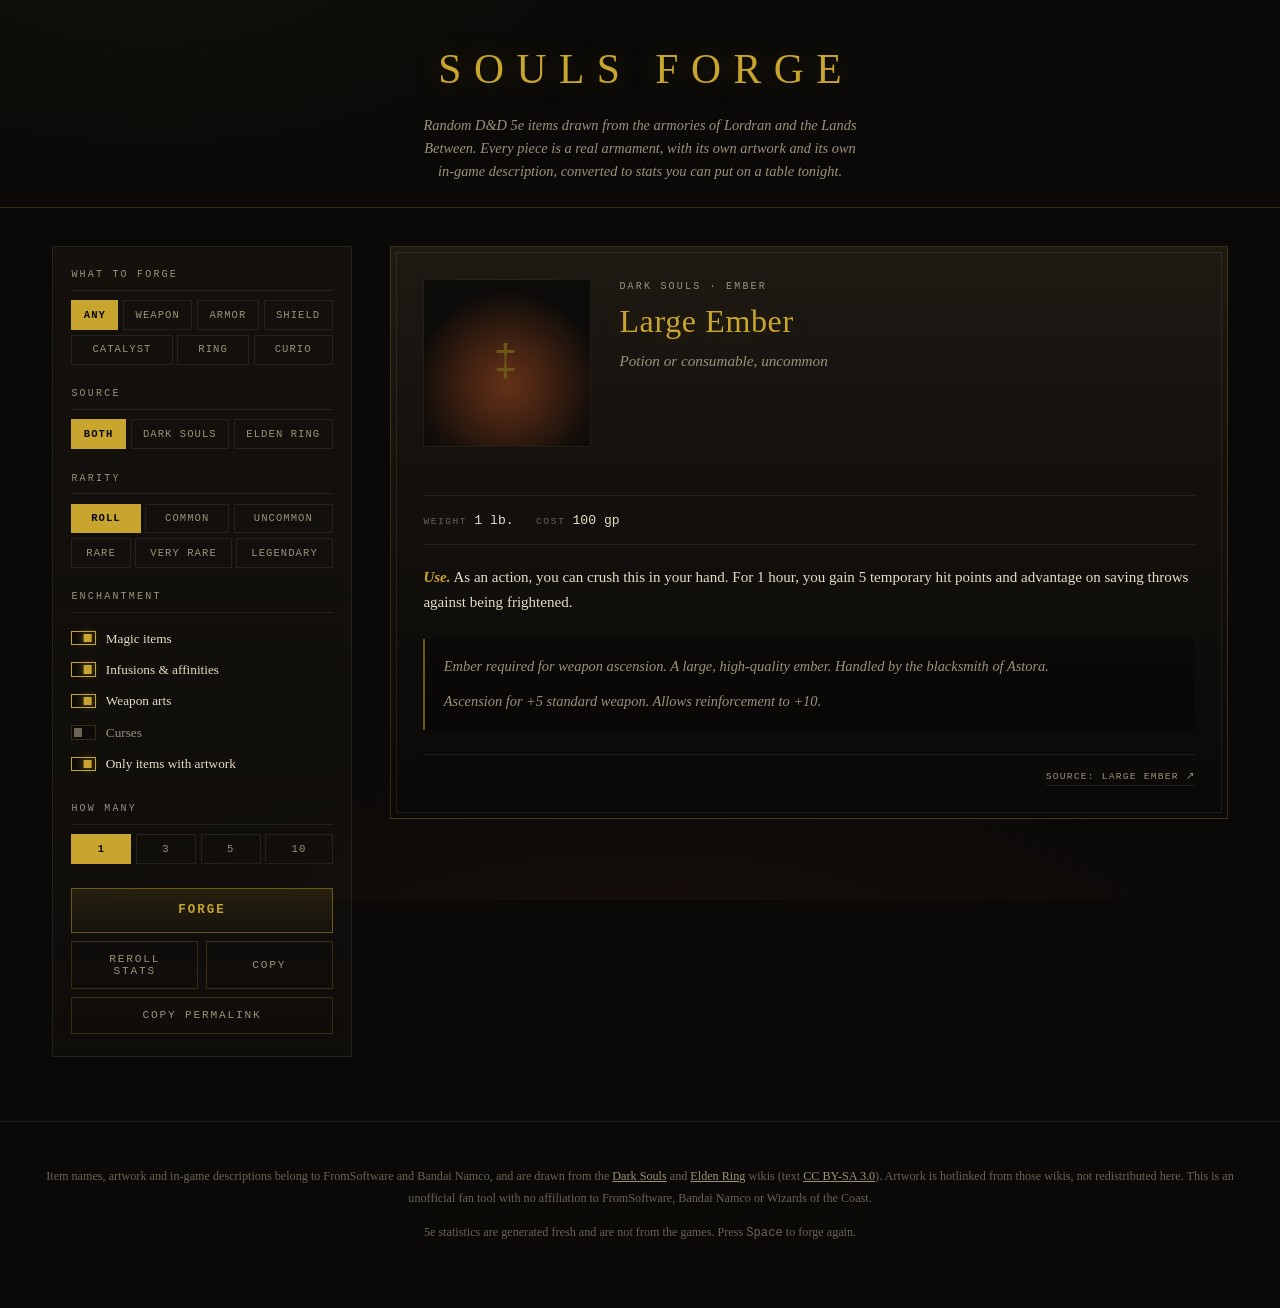
==== commit cbc9b58a: "Fix generated items whose flavor text contradicts their own mechanics Two classes of logical inconsi" ====
--- a/index.html
+++ b/index.html
@@ -1105,6 +1105,28 @@
       "you bash forward. Make one melee attack against a creature within 5 feet. On a hit, it takes 2d8 bludgeoning damage and must succeed on a DC 14 Strength saving throw or be knocked prone.",
       "you reflect the blow. The next time a creature hits you with a melee attack before the start of your next turn, it takes damage equal to the damage it dealt you.",
     ],
+    // Kick, Shield Bash and their kin are generic body-check maneuvers the
+    // games hang off dozens of otherwise-unrelated weapons, so they need
+    // their own bucket rather than falling out of the weapon's shape.
+    bash: [
+      "you drive a boot or shield-rim into the target. This attack deals no extra damage, but on a hit the target must succeed on a DC 13 Strength saving throw or be knocked prone or pushed 10 feet away, your choice.",
+      "you slam forward with your whole body. Make one attack against a creature within 5 feet. On a hit, it deals an extra 1d6 bludgeoning damage and the target must succeed on a DC 13 Strength saving throw or be knocked prone.",
+      "you knock the target off balance. Make one attack with this weapon. On a hit, the target has disadvantage on the next attack roll it makes before the end of its next turn.",
+    ],
+    // Parry is a read-and-punish, not a swing — it belongs on a reaction,
+    // never as an attack roll of its own.
+    parry: [
+      "you commit to a parry. Until the start of your next turn, the first time a creature hits you with a melee attack, you can use your reaction to reduce that damage to 0 and stagger the attacker, giving you advantage on your next attack roll against it before the end of your next turn.",
+      "you time a deflection. Until the start of your next turn, the first time a creature misses you with a melee attack, you can use your reaction to make one attack against it with this weapon, dealing an extra 2d6 damage on a hit.",
+      "you turn the blow aside. When a creature hits you with a melee attack, you can use your reaction to halve that damage, or reduce it to 0 if you have a shield equipped.",
+    ],
+    // War cries and oaths buff or frighten; they are not another way to
+    // deal damage.
+    rally: [
+      "you loose a bellowing cry. You and each ally within 30 feet who can hear you gain advantage on your next attack roll made before the end of your next turn.",
+      "you swear an oath aloud. Until the start of your next turn, you have advantage on saving throws against being frightened, and the first attack roll you make each turn has a +2 bonus.",
+      "you let out a defiant roar. Each hostile creature within 15 feet that can hear you must succeed on a DC 13 Wisdom saving throw or be frightened of you until the end of your next turn.",
+    ],
   };
 
   function artGroup(cls, prof) {
@@ -1114,6 +1136,23 @@
     }
     if (prof && prof.props.some((p) => p === "heavy")) return "heavy";
     return "light";
+  }
+
+  // A handful of named arts (Kick, Parry, war cries...) are reused by the
+  // games across many differently-shaped weapons, so the weapon's shape is
+  // not a reliable guide to what they actually do. Route those by name
+  // first, and only fall back to the shape-based group for everything else.
+  const ART_OVERRIDES = [
+    { match: /\bkick\b|\bstomp\b|shield bash|shield strike|barricade shield/i, group: "bash" },
+    { match: /\bparry\b/i, group: "parry" },
+    { match: /\bwar ?cry\b|\bbraggart's roar\b|\btroll's roar\b|\bregal roar\b/i, group: "rally" },
+  ];
+
+  function resolveArtGroup(skillName, fallback) {
+    for (const o of ART_OVERRIDES) {
+      if (o.match.test(skillName)) return o.group;
+    }
+    return fallback;
   }
 
   // ------------------------------------------------------------------
@@ -1331,6 +1370,21 @@
     return null;
   }
 
+  // A few weapons carry an explicit "effective against X" call-out in their
+  // own in-game text (the Dragonslayer Spear is built to kill dragons). That
+  // should show up as a named trait, not get silently dropped.
+  const CREATURE_BONUS = [
+    { match: /effective against dragons|dragon family foes/i,
+      n: "Dragonslayer",
+      t: "This weapon deals an extra 2d6 damage against dragons." },
+  ];
+
+  function detectCreatureBonus(item) {
+    const src = [item.effects || "", (item.desc || []).join(" ")].join(" ");
+    for (const c of CREATURE_BONUS) if (c.match.test(src)) return c;
+    return null;
+  }
+
   function rollCurse(rng) { return R.pick(rng, CURSES); }
 
   // ------------------------------------------------------------------
@@ -1390,6 +1444,10 @@
     const status = detectStatus(item);
     if (status) traits.push({ n: status.name, t: status.text });
 
+    // An explicit "effective against X" from the weapon's own lore.
+    const creatureBonus = detectCreatureBonus(item);
+    if (creatureBonus) traits.push({ n: creatureBonus.n, t: creatureBonus.t });
+
     // Infusion.
     let infusion = null;
     if (opts.infusions && rarity.tier > 0 && R.chance(rng, 0.72)) {
@@ -1399,7 +1457,7 @@
 
     // The weapon's real Ash of War / skill, as an activated art.
     if (item.skill && !/^no skill$/i.test(item.skill) && rarity.tier > 0 && opts.arts) {
-      const group = artGroup(item.class, prof);
+      const group = resolveArtGroup(item.skill, artGroup(item.class, prof));
       traits.push({
         n: item.skill + " (Weapon Art)",
         t: `This weapon has 3 charges and regains all of them at dawn. As a bonus action, you can expend a charge to invoke its art: ${R.pick(rng, ARTS[group])}`,
@@ -1472,9 +1530,10 @@
     if (status) traits.push({ n: status.name, t: status.text });
 
     if (item.skill && !/^no skill$/i.test(item.skill) && rarity.tier > 0 && opts.arts) {
+      const group = resolveArtGroup(item.skill, "guard");
       traits.push({
         n: item.skill + " (Shield Art)",
-        t: `This shield has 3 charges and regains all of them at dawn. As a bonus action, you can expend a charge: ${R.pick(rng, ARTS.guard)}`,
+        t: `This shield has 3 charges and regains all of them at dawn. As a bonus action, you can expend a charge: ${R.pick(rng, ARTS[group])}`,
       });
     }
 
@@ -1685,8 +1744,11 @@
     const dmg = R.pick(rng, ["3d6 fire", "3d6 lightning", "2d6 poison", "4d6 force"]);
     const rider = R.pick(rng, ["1d6 fire", "1d6 lightning", "1d6 cold", "1d4 poison", "1d6 radiant"]);
     // An Ash of War is bound to whatever weapon the smith has to hand, so it
-    // must not assume a bow.
-    const art = R.pick(rng, ARTS[R.pick(rng, ["heavy", "light", "reach"])]);
+    // must not assume a bow — but it should still describe what the ash is
+    // actually named (Ash of War: Kick should read like a kick), not a
+    // shape picked at random.
+    const artGroupName = resolveArtGroup(cleanName(item.name), R.pick(rng, ["heavy", "light", "reach"]));
+    const art = R.pick(rng, ARTS[artGroupName]);
 
     const text = tpl.t
       .replace("{HD}", hd).replace("{TEMP}", temp)
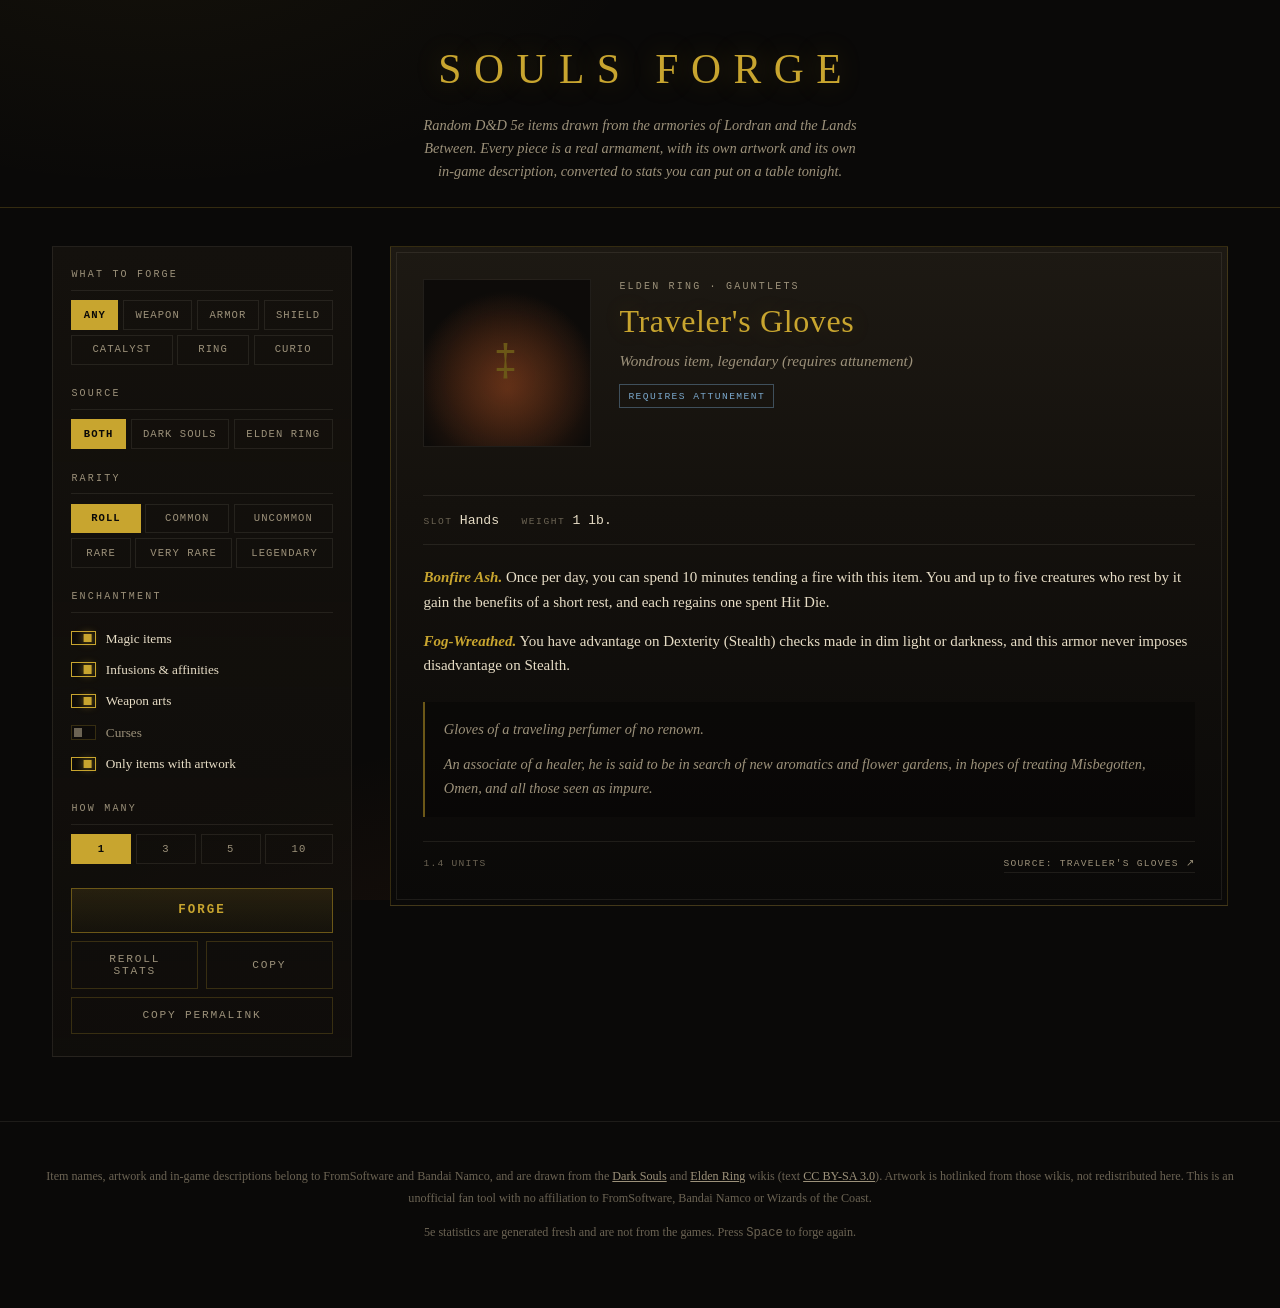
==== commit 9239449b: "Rebalance curses so every one is a felt drag, not flavor text or a death spiral Several curses had n" ====
--- a/index.html
+++ b/index.html
@@ -1046,27 +1046,34 @@
 
   // ------------------------------------------------------------------
   // Curses — drawn from the Souls games' own curse mechanics.
+  //
+  // Every entry here needs to be felt at the table on a normal session's
+  // timescale (not gated behind a nat 1, or an environmental trigger a
+  // given campaign might never hit), and none of them may be able to
+  // spiral into character death, permanent zeroing of a stat, or an
+  // unusable item — a curse is a toll you pay for power, not a second
+  // save-or-die stapled to your gear.
   // ------------------------------------------------------------------
 
   const CURSES = [
     { n: "Cursed", t: "While you are attuned to this item, your hit point maximum is halved. This effect ends when the curse is lifted by a remove curse spell or a purging stone." },
-    { n: "Hollowing", t: "Each dawn while you are attuned to this item, you must succeed on a DC 13 Charisma saving throw or your Charisma score is reduced by 1 (to a minimum of 3). All lost points return when the curse is lifted." },
-    { n: "Bound", t: "Once you attune to this item, you cannot end your attunement voluntarily. While attuned, you are unwilling to part with it and will resist any attempt to take it. A remove curse spell ends this effect." },
-    { n: "Blood Debt", t: "Each time you hit a creature with this item, you take 1d4 necrotic damage. The item drinks first and gives after." },
-    { n: "Egg Burden", t: "A parasite makes its home upon you. Your speed is reduced by 10 feet, and you have disadvantage on Charisma (Persuasion) checks made against creatures who can see you." },
-    { n: "Basilisk's Gaze", t: "On a natural 1 on an attack roll or saving throw while attuned, you must succeed on a DC 13 Constitution saving throw or be blinded for 1 minute." },
-    { n: "Covetous", t: "You must succeed on a DC 15 Wisdom saving throw to give this item away, sell it, or leave it behind. On a failure, you keep it and cannot try again for 24 hours." },
-    { n: "Abyssal Hunger", t: "You must slay a living creature with this item at least once every 24 hours. Each day you fail to do so, you gain one level of exhaustion that can only be removed by feeding the item." },
+    { n: "Hollowing", t: "Each dawn while you are attuned to this item, you must succeed on a DC 13 Charisma saving throw or your Charisma score is reduced by 1 (to a minimum of 3), and you look a little less like yourself. All lost points return when the curse is lifted." },
+    { n: "Bound", t: "This item is magically bound to your hand. Once you attune to it, you cannot willingly let go of it, stow it, or unequip it, and you have disadvantage on attack rolls you make with any other weapon while it remains bound. A remove curse spell ends this effect." },
+    { n: "Blood Debt", t: "Each time you hit a creature with this item, you take 1d4 necrotic damage that can't be reduced or prevented. The item drinks first, and gives after." },
+    { n: "Egg Burden", t: "A parasite has made its home upon you. Your speed is reduced by 10 feet, and you have disadvantage on Charisma (Persuasion) checks and Dexterity (Stealth) checks made against or in front of any creature that could notice it move beneath your skin." },
+    { n: "Basilisk's Gaze", t: "Whenever you fail a saving throw against a spell or magical effect while attuned to this item, you must succeed on a DC 13 Constitution saving throw or be blinded until the end of your next turn." },
+    { n: "Covetous", t: "You must succeed on a DC 15 Wisdom saving throw to give this item away, sell it, or leave it behind; on a failure, you keep it and cannot try again for 24 hours. Whenever it is not on your person, you have disadvantage on all saving throws, your thoughts too consumed with wanting it back." },
+    { n: "Abyssal Hunger", t: "You must slay a living creature with this item at least once every 7 days. Each day beyond that you go without doing so, you have disadvantage on all attack rolls, ability checks, and saving throws until you feed it again. Going hungry longer doesn't make this worse." },
     { n: "Frenzied Flame", t: "When a creature scores a critical hit against you, you must succeed on a DC 15 Wisdom saving throw or spend your next turn attacking the creature nearest to you, ally or not." },
-    { n: "Weight of the Rock", t: "This item weighs ten times its listed weight, and your speed is reduced by 5 feet while you carry it." },
-    { n: "Fading", t: "Each dawn, this item's bonus to attack and damage rolls decreases by 1, to a minimum of +0. It is fully restored the first time you slay a creature whose challenge rating is 5 or higher with it." },
-    { n: "Ghostly", t: "You appear faintly translucent to all who see you. You have disadvantage on Charisma (Persuasion) checks made against living creatures, and beasts refuse to approach you willingly." },
-    { n: "Grave-Cold", t: "You gain no benefit from warmth, and you have vulnerability to cold damage while attuned." },
-    { n: "Marked of Death", t: "You have disadvantage on death saving throws while attuned to this item." },
-    { n: "Serpent's Tithe", t: "This item consumes 50 gp worth of coin or gems each dawn. If it is not fed, all of its magical properties are dormant until it is." },
-    { n: "Sleep-Wreathed", t: "When you finish a long rest, you must succeed on a DC 12 Constitution saving throw or gain no benefit from it, having spent the night in dreams that were not yours." },
-    { n: "Toxic", t: "On a natural 1 on an attack roll with this item, you are poisoned for 1 hour." },
-    { n: "Rusted", t: "In rain, mist, or underwater, this item loses all magical properties and you have disadvantage on damage rolls made with it." },
+    { n: "Weight of the Rock", t: "This item is preternaturally heavy no matter how it looks or how little it weighs on paper. Your speed is reduced by 10 feet while you carry it, and you have disadvantage on Dexterity saving throws made to reduce or avoid damage from an area effect." },
+    { n: "Fading", t: "Each dawn, this item's bonus to attack and damage rolls, or to AC, decreases by 1, to a minimum of +0. It is fully restored the first time you slay a creature whose challenge rating is 5 or higher with it." },
+    { n: "Ghostly", t: "You are as much shade as flesh, and healing magic finds you hard to hold onto. Whenever a creature other than you restores your hit points with a spell or magical effect, you regain only half as many, rounded down. Living creatures also find your presence unsettling, giving you disadvantage on Charisma (Persuasion) checks made against them." },
+    { n: "Grave-Cold", t: "Your body runs unnaturally cold. You have vulnerability to cold damage, gain no benefit from warmth of any kind, and have disadvantage on Constitution saving throws made to maintain concentration." },
+    { n: "Marked of Death", t: "Your soul is marked for the grave. You have disadvantage on death saving throws, and whenever you spend a Hit Die to heal during a short rest, you regain only the minimum possible hit points from it instead of rolling." },
+    { n: "Serpent's Tithe", t: "This item consumes 10 gp worth of coin or gems each dawn. If it is not fed, all of its magical properties are dormant until it is." },
+    { n: "Sleep-Wreathed", t: "When you finish a long rest while attuned to this item, you must succeed on a DC 13 Constitution saving throw or gain no benefit from it, having spent the night in dreams that were not yours." },
+    { n: "Toxic", t: "Each dawn while you are attuned to this item, you must succeed on a DC 13 Constitution saving throw or be poisoned for 1 hour as its venom seeps outward from wherever it touches you." },
+    { n: "Rusted", t: "This item seizes at the worst moment. The first time you hit with an attack using it after each short or long rest, roll a d20; on a 1, that attack deals no damage and you have disadvantage on damage rolls made with it until the end of your next turn." },
   ];
 
   // ------------------------------------------------------------------
@@ -1105,28 +1112,6 @@
       "you bash forward. Make one melee attack against a creature within 5 feet. On a hit, it takes 2d8 bludgeoning damage and must succeed on a DC 14 Strength saving throw or be knocked prone.",
       "you reflect the blow. The next time a creature hits you with a melee attack before the start of your next turn, it takes damage equal to the damage it dealt you.",
     ],
-    // Kick, Shield Bash and their kin are generic body-check maneuvers the
-    // games hang off dozens of otherwise-unrelated weapons, so they need
-    // their own bucket rather than falling out of the weapon's shape.
-    bash: [
-      "you drive a boot or shield-rim into the target. This attack deals no extra damage, but on a hit the target must succeed on a DC 13 Strength saving throw or be knocked prone or pushed 10 feet away, your choice.",
-      "you slam forward with your whole body. Make one attack against a creature within 5 feet. On a hit, it deals an extra 1d6 bludgeoning damage and the target must succeed on a DC 13 Strength saving throw or be knocked prone.",
-      "you knock the target off balance. Make one attack with this weapon. On a hit, the target has disadvantage on the next attack roll it makes before the end of its next turn.",
-    ],
-    // Parry is a read-and-punish, not a swing — it belongs on a reaction,
-    // never as an attack roll of its own.
-    parry: [
-      "you commit to a parry. Until the start of your next turn, the first time a creature hits you with a melee attack, you can use your reaction to reduce that damage to 0 and stagger the attacker, giving you advantage on your next attack roll against it before the end of your next turn.",
-      "you time a deflection. Until the start of your next turn, the first time a creature misses you with a melee attack, you can use your reaction to make one attack against it with this weapon, dealing an extra 2d6 damage on a hit.",
-      "you turn the blow aside. When a creature hits you with a melee attack, you can use your reaction to halve that damage, or reduce it to 0 if you have a shield equipped.",
-    ],
-    // War cries and oaths buff or frighten; they are not another way to
-    // deal damage.
-    rally: [
-      "you loose a bellowing cry. You and each ally within 30 feet who can hear you gain advantage on your next attack roll made before the end of your next turn.",
-      "you swear an oath aloud. Until the start of your next turn, you have advantage on saving throws against being frightened, and the first attack roll you make each turn has a +2 bonus.",
-      "you let out a defiant roar. Each hostile creature within 15 feet that can hear you must succeed on a DC 13 Wisdom saving throw or be frightened of you until the end of your next turn.",
-    ],
   };
 
   function artGroup(cls, prof) {
@@ -1136,23 +1121,6 @@
     }
     if (prof && prof.props.some((p) => p === "heavy")) return "heavy";
     return "light";
-  }
-
-  // A handful of named arts (Kick, Parry, war cries...) are reused by the
-  // games across many differently-shaped weapons, so the weapon's shape is
-  // not a reliable guide to what they actually do. Route those by name
-  // first, and only fall back to the shape-based group for everything else.
-  const ART_OVERRIDES = [
-    { match: /\bkick\b|\bstomp\b|shield bash|shield strike|barricade shield/i, group: "bash" },
-    { match: /\bparry\b/i, group: "parry" },
-    { match: /\bwar ?cry\b|\bbraggart's roar\b|\btroll's roar\b|\bregal roar\b/i, group: "rally" },
-  ];
-
-  function resolveArtGroup(skillName, fallback) {
-    for (const o of ART_OVERRIDES) {
-      if (o.match.test(skillName)) return o.group;
-    }
-    return fallback;
   }
 
   // ------------------------------------------------------------------
@@ -1370,21 +1338,6 @@
     return null;
   }
 
-  // A few weapons carry an explicit "effective against X" call-out in their
-  // own in-game text (the Dragonslayer Spear is built to kill dragons). That
-  // should show up as a named trait, not get silently dropped.
-  const CREATURE_BONUS = [
-    { match: /effective against dragons|dragon family foes/i,
-      n: "Dragonslayer",
-      t: "This weapon deals an extra 2d6 damage against dragons." },
-  ];
-
-  function detectCreatureBonus(item) {
-    const src = [item.effects || "", (item.desc || []).join(" ")].join(" ");
-    for (const c of CREATURE_BONUS) if (c.match.test(src)) return c;
-    return null;
-  }
-
   function rollCurse(rng) { return R.pick(rng, CURSES); }
 
   // ------------------------------------------------------------------
@@ -1444,10 +1397,6 @@
     const status = detectStatus(item);
     if (status) traits.push({ n: status.name, t: status.text });
 
-    // An explicit "effective against X" from the weapon's own lore.
-    const creatureBonus = detectCreatureBonus(item);
-    if (creatureBonus) traits.push({ n: creatureBonus.n, t: creatureBonus.t });
-
     // Infusion.
     let infusion = null;
     if (opts.infusions && rarity.tier > 0 && R.chance(rng, 0.72)) {
@@ -1457,7 +1406,7 @@
 
     // The weapon's real Ash of War / skill, as an activated art.
     if (item.skill && !/^no skill$/i.test(item.skill) && rarity.tier > 0 && opts.arts) {
-      const group = resolveArtGroup(item.skill, artGroup(item.class, prof));
+      const group = artGroup(item.class, prof);
       traits.push({
         n: item.skill + " (Weapon Art)",
         t: `This weapon has 3 charges and regains all of them at dawn. As a bonus action, you can expend a charge to invoke its art: ${R.pick(rng, ARTS[group])}`,
@@ -1530,10 +1479,9 @@
     if (status) traits.push({ n: status.name, t: status.text });
 
     if (item.skill && !/^no skill$/i.test(item.skill) && rarity.tier > 0 && opts.arts) {
-      const group = resolveArtGroup(item.skill, "guard");
       traits.push({
         n: item.skill + " (Shield Art)",
-        t: `This shield has 3 charges and regains all of them at dawn. As a bonus action, you can expend a charge: ${R.pick(rng, ARTS[group])}`,
+        t: `This shield has 3 charges and regains all of them at dawn. As a bonus action, you can expend a charge: ${R.pick(rng, ARTS.guard)}`,
       });
     }
 
@@ -1744,11 +1692,8 @@
     const dmg = R.pick(rng, ["3d6 fire", "3d6 lightning", "2d6 poison", "4d6 force"]);
     const rider = R.pick(rng, ["1d6 fire", "1d6 lightning", "1d6 cold", "1d4 poison", "1d6 radiant"]);
     // An Ash of War is bound to whatever weapon the smith has to hand, so it
-    // must not assume a bow — but it should still describe what the ash is
-    // actually named (Ash of War: Kick should read like a kick), not a
-    // shape picked at random.
-    const artGroupName = resolveArtGroup(cleanName(item.name), R.pick(rng, ["heavy", "light", "reach"]));
-    const art = R.pick(rng, ARTS[artGroupName]);
+    // must not assume a bow.
+    const art = R.pick(rng, ARTS[R.pick(rng, ["heavy", "light", "reach"])]);
 
     const text = tpl.t
       .replace("{HD}", hd).replace("{TEMP}", temp)
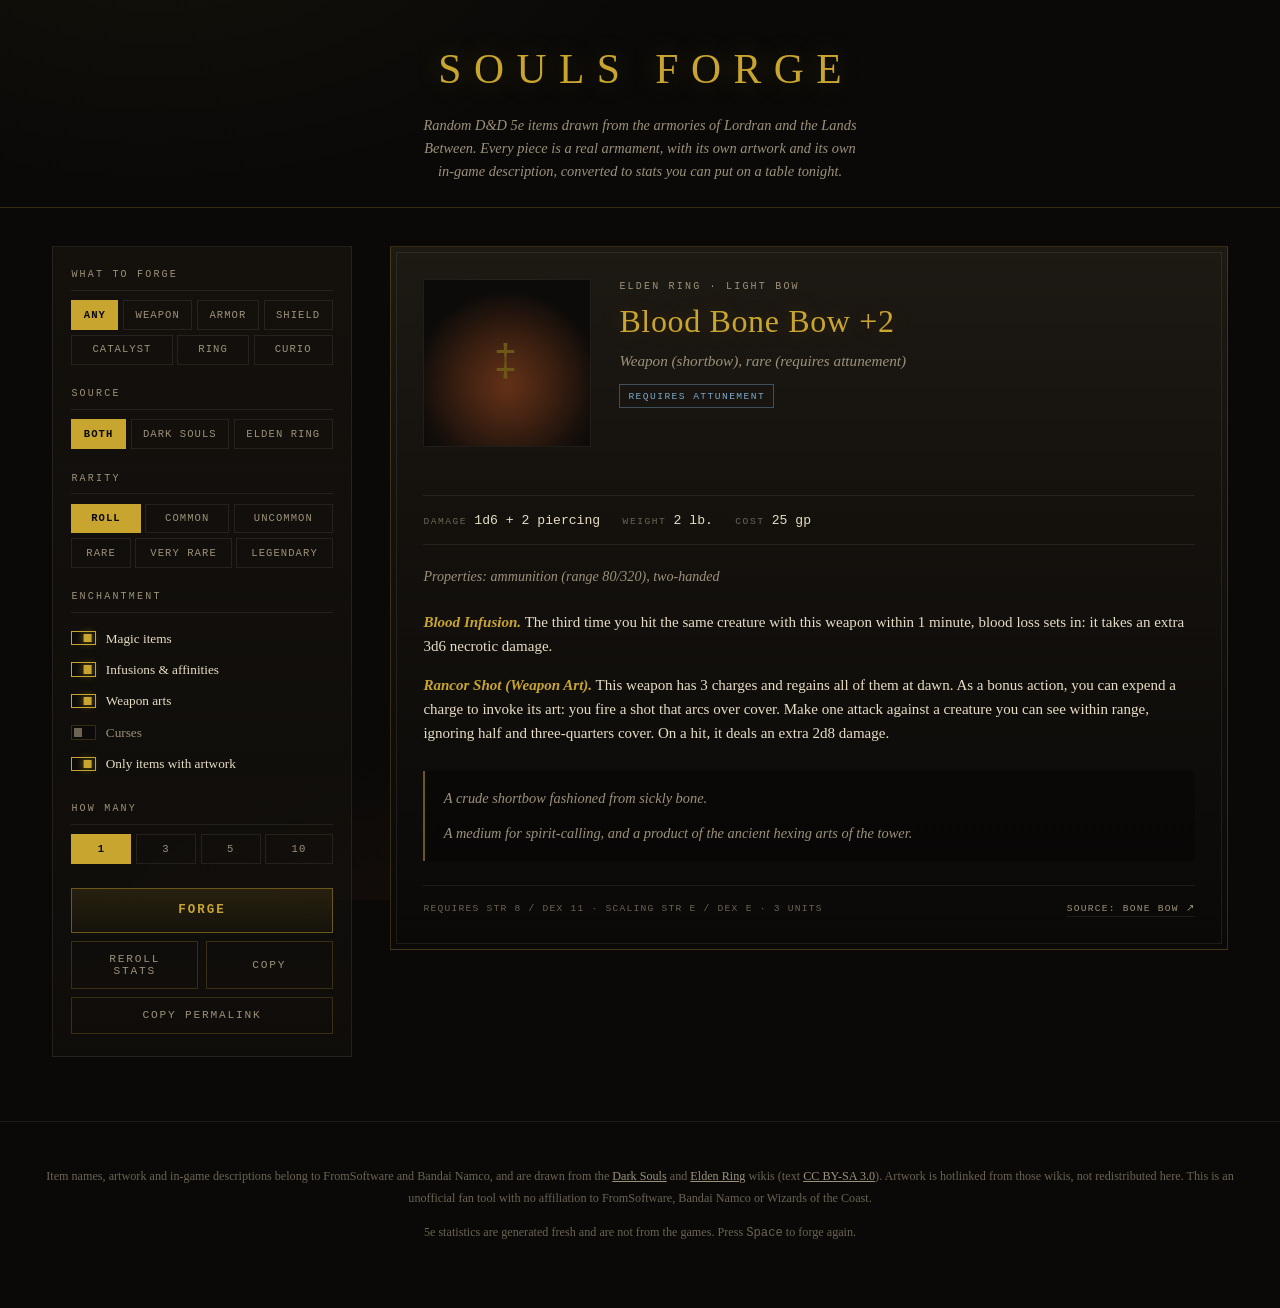
==== commit 8be0729c: "Merge pull request #2 from brandy-savage/fix/curse-rebalance Rebalance curses so every one is a felt" ====
--- a/index.html
+++ b/index.html
@@ -1112,6 +1112,28 @@
       "you bash forward. Make one melee attack against a creature within 5 feet. On a hit, it takes 2d8 bludgeoning damage and must succeed on a DC 14 Strength saving throw or be knocked prone.",
       "you reflect the blow. The next time a creature hits you with a melee attack before the start of your next turn, it takes damage equal to the damage it dealt you.",
     ],
+    // Kick, Shield Bash and their kin are generic body-check maneuvers the
+    // games hang off dozens of otherwise-unrelated weapons, so they need
+    // their own bucket rather than falling out of the weapon's shape.
+    bash: [
+      "you drive a boot or shield-rim into the target. This attack deals no extra damage, but on a hit the target must succeed on a DC 13 Strength saving throw or be knocked prone or pushed 10 feet away, your choice.",
+      "you slam forward with your whole body. Make one attack against a creature within 5 feet. On a hit, it deals an extra 1d6 bludgeoning damage and the target must succeed on a DC 13 Strength saving throw or be knocked prone.",
+      "you knock the target off balance. Make one attack with this weapon. On a hit, the target has disadvantage on the next attack roll it makes before the end of its next turn.",
+    ],
+    // Parry is a read-and-punish, not a swing — it belongs on a reaction,
+    // never as an attack roll of its own.
+    parry: [
+      "you commit to a parry. Until the start of your next turn, the first time a creature hits you with a melee attack, you can use your reaction to reduce that damage to 0 and stagger the attacker, giving you advantage on your next attack roll against it before the end of your next turn.",
+      "you time a deflection. Until the start of your next turn, the first time a creature misses you with a melee attack, you can use your reaction to make one attack against it with this weapon, dealing an extra 2d6 damage on a hit.",
+      "you turn the blow aside. When a creature hits you with a melee attack, you can use your reaction to halve that damage, or reduce it to 0 if you have a shield equipped.",
+    ],
+    // War cries and oaths buff or frighten; they are not another way to
+    // deal damage.
+    rally: [
+      "you loose a bellowing cry. You and each ally within 30 feet who can hear you gain advantage on your next attack roll made before the end of your next turn.",
+      "you swear an oath aloud. Until the start of your next turn, you have advantage on saving throws against being frightened, and the first attack roll you make each turn has a +2 bonus.",
+      "you let out a defiant roar. Each hostile creature within 15 feet that can hear you must succeed on a DC 13 Wisdom saving throw or be frightened of you until the end of your next turn.",
+    ],
   };
 
   function artGroup(cls, prof) {
@@ -1121,6 +1143,23 @@
     }
     if (prof && prof.props.some((p) => p === "heavy")) return "heavy";
     return "light";
+  }
+
+  // A handful of named arts (Kick, Parry, war cries...) are reused by the
+  // games across many differently-shaped weapons, so the weapon's shape is
+  // not a reliable guide to what they actually do. Route those by name
+  // first, and only fall back to the shape-based group for everything else.
+  const ART_OVERRIDES = [
+    { match: /\bkick\b|\bstomp\b|shield bash|shield strike|barricade shield/i, group: "bash" },
+    { match: /\bparry\b/i, group: "parry" },
+    { match: /\bwar ?cry\b|\bbraggart's roar\b|\btroll's roar\b|\bregal roar\b/i, group: "rally" },
+  ];
+
+  function resolveArtGroup(skillName, fallback) {
+    for (const o of ART_OVERRIDES) {
+      if (o.match.test(skillName)) return o.group;
+    }
+    return fallback;
   }
 
   // ------------------------------------------------------------------
@@ -1338,6 +1377,21 @@
     return null;
   }
 
+  // A few weapons carry an explicit "effective against X" call-out in their
+  // own in-game text (the Dragonslayer Spear is built to kill dragons). That
+  // should show up as a named trait, not get silently dropped.
+  const CREATURE_BONUS = [
+    { match: /effective against dragons|dragon family foes/i,
+      n: "Dragonslayer",
+      t: "This weapon deals an extra 2d6 damage against dragons." },
+  ];
+
+  function detectCreatureBonus(item) {
+    const src = [item.effects || "", (item.desc || []).join(" ")].join(" ");
+    for (const c of CREATURE_BONUS) if (c.match.test(src)) return c;
+    return null;
+  }
+
   function rollCurse(rng) { return R.pick(rng, CURSES); }
 
   // ------------------------------------------------------------------
@@ -1397,6 +1451,10 @@
     const status = detectStatus(item);
     if (status) traits.push({ n: status.name, t: status.text });
 
+    // An explicit "effective against X" from the weapon's own lore.
+    const creatureBonus = detectCreatureBonus(item);
+    if (creatureBonus) traits.push({ n: creatureBonus.n, t: creatureBonus.t });
+
     // Infusion.
     let infusion = null;
     if (opts.infusions && rarity.tier > 0 && R.chance(rng, 0.72)) {
@@ -1406,7 +1464,7 @@
 
     // The weapon's real Ash of War / skill, as an activated art.
     if (item.skill && !/^no skill$/i.test(item.skill) && rarity.tier > 0 && opts.arts) {
-      const group = artGroup(item.class, prof);
+      const group = resolveArtGroup(item.skill, artGroup(item.class, prof));
       traits.push({
         n: item.skill + " (Weapon Art)",
         t: `This weapon has 3 charges and regains all of them at dawn. As a bonus action, you can expend a charge to invoke its art: ${R.pick(rng, ARTS[group])}`,
@@ -1479,9 +1537,10 @@
     if (status) traits.push({ n: status.name, t: status.text });
 
     if (item.skill && !/^no skill$/i.test(item.skill) && rarity.tier > 0 && opts.arts) {
+      const group = resolveArtGroup(item.skill, "guard");
       traits.push({
         n: item.skill + " (Shield Art)",
-        t: `This shield has 3 charges and regains all of them at dawn. As a bonus action, you can expend a charge: ${R.pick(rng, ARTS.guard)}`,
+        t: `This shield has 3 charges and regains all of them at dawn. As a bonus action, you can expend a charge: ${R.pick(rng, ARTS[group])}`,
       });
     }
 
@@ -1692,8 +1751,11 @@
     const dmg = R.pick(rng, ["3d6 fire", "3d6 lightning", "2d6 poison", "4d6 force"]);
     const rider = R.pick(rng, ["1d6 fire", "1d6 lightning", "1d6 cold", "1d4 poison", "1d6 radiant"]);
     // An Ash of War is bound to whatever weapon the smith has to hand, so it
-    // must not assume a bow.
-    const art = R.pick(rng, ARTS[R.pick(rng, ["heavy", "light", "reach"])]);
+    // must not assume a bow — but it should still describe what the ash is
+    // actually named (Ash of War: Kick should read like a kick), not a
+    // shape picked at random.
+    const artGroupName = resolveArtGroup(cleanName(item.name), R.pick(rng, ["heavy", "light", "reach"]));
+    const art = R.pick(rng, ARTS[artGroupName]);
 
     const text = tpl.t
       .replace("{HD}", hd).replace("{TEMP}", temp)
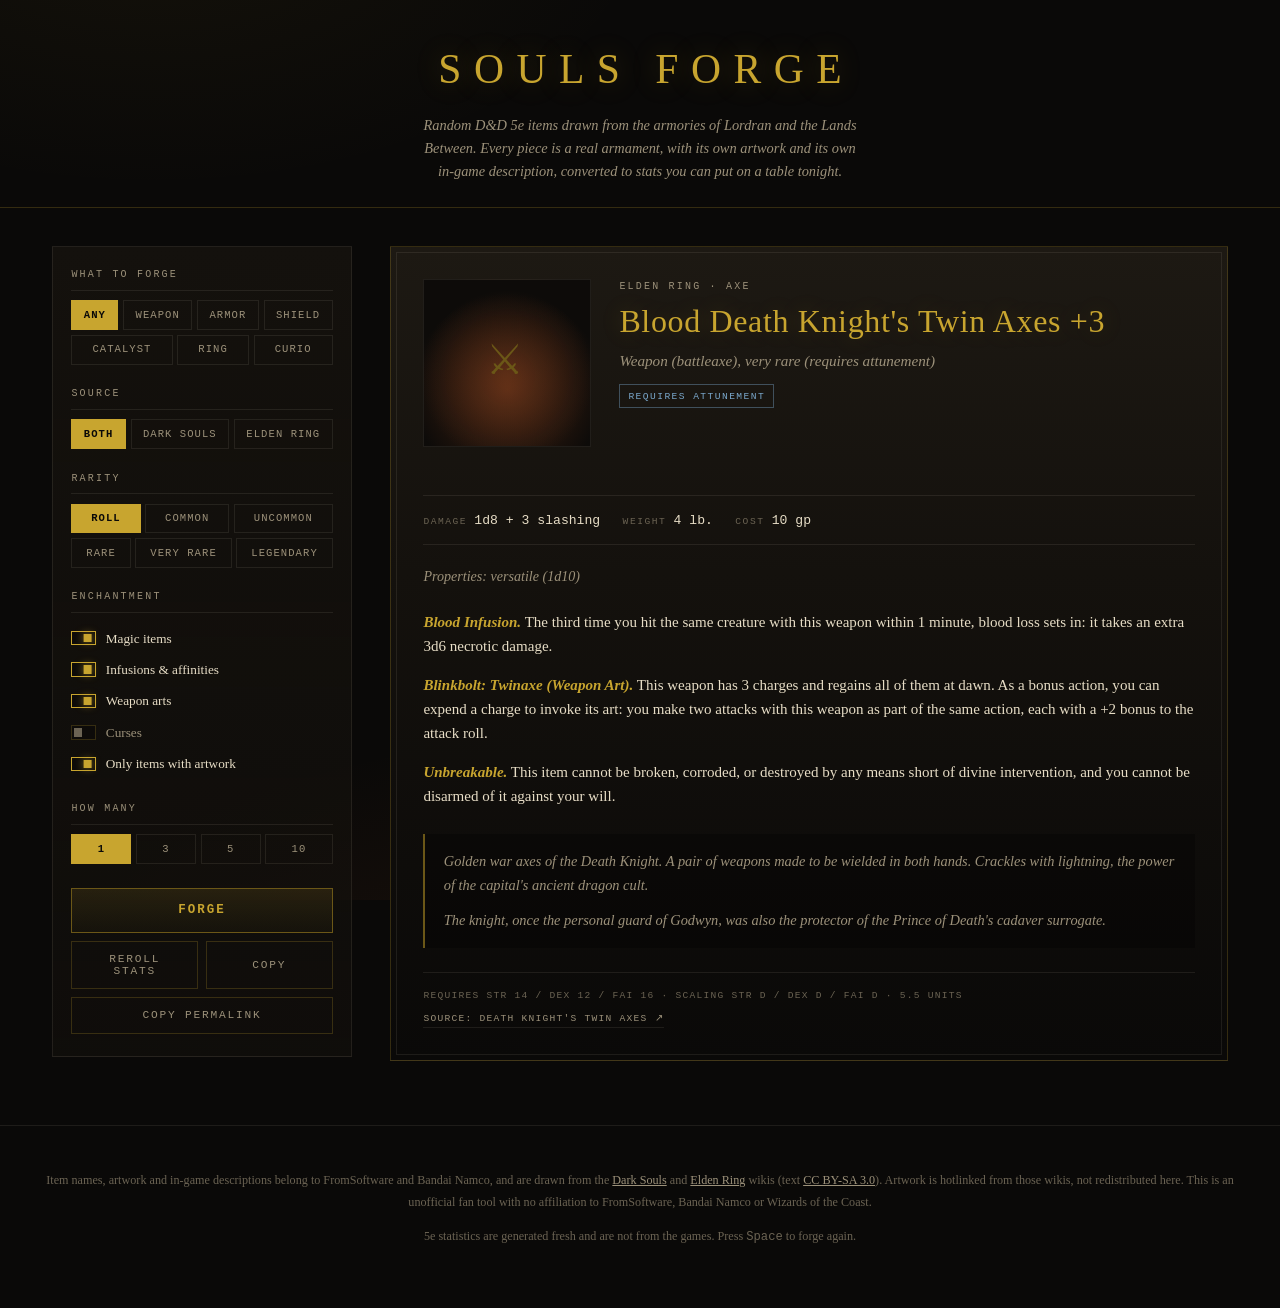
==== commit 0d429c13: "fixing a bug w/ the cursed and item features" ====
--- a/index.html
+++ b/index.html
@@ -1053,27 +1053,35 @@
   // spiral into character death, permanent zeroing of a stat, or an
   // unusable item — a curse is a toll you pay for power, not a second
   // save-or-die stapled to your gear.
+  //
+  // `on` records what the curse needs from the item it is stuck to, because
+  // "each time you hit a creature with this item" is nonsense on a pair of
+  // greaves: "strike" needs something you attack with, "held" something you
+  // keep in hand, "bonus" something with a numeric bonus to eat away at.
+  // Untagged curses fit anything. `bearer` marks the curses that afflict the
+  // person rather than the object, which are the only ones a single-use
+  // consumable can pass on.
   // ------------------------------------------------------------------
 
   const CURSES = [
     { n: "Cursed", t: "While you are attuned to this item, your hit point maximum is halved. This effect ends when the curse is lifted by a remove curse spell or a purging stone." },
     { n: "Hollowing", t: "Each dawn while you are attuned to this item, you must succeed on a DC 13 Charisma saving throw or your Charisma score is reduced by 1 (to a minimum of 3), and you look a little less like yourself. All lost points return when the curse is lifted." },
-    { n: "Bound", t: "This item is magically bound to your hand. Once you attune to it, you cannot willingly let go of it, stow it, or unequip it, and you have disadvantage on attack rolls you make with any other weapon while it remains bound. A remove curse spell ends this effect." },
-    { n: "Blood Debt", t: "Each time you hit a creature with this item, you take 1d4 necrotic damage that can't be reduced or prevented. The item drinks first, and gives after." },
-    { n: "Egg Burden", t: "A parasite has made its home upon you. Your speed is reduced by 10 feet, and you have disadvantage on Charisma (Persuasion) checks and Dexterity (Stealth) checks made against or in front of any creature that could notice it move beneath your skin." },
+    { n: "Bound", on: "held", t: "This item is magically bound to your hand. Once you attune to it, you cannot willingly let go of it, stow it, or unequip it, and you have disadvantage on attack rolls you make with any other weapon while it remains bound. A remove curse spell ends this effect." },
+    { n: "Blood Debt", on: "strike", t: "Each time you hit a creature with this item, you take 1d4 necrotic damage that can't be reduced or prevented. The item drinks first, and gives after." },
+    { n: "Egg Burden", bearer: true, t: "A parasite has made its home upon you. Your speed is reduced by 10 feet, and you have disadvantage on Charisma (Persuasion) checks and Dexterity (Stealth) checks made against or in front of any creature that could notice it move beneath your skin." },
     { n: "Basilisk's Gaze", t: "Whenever you fail a saving throw against a spell or magical effect while attuned to this item, you must succeed on a DC 13 Constitution saving throw or be blinded until the end of your next turn." },
     { n: "Covetous", t: "You must succeed on a DC 15 Wisdom saving throw to give this item away, sell it, or leave it behind; on a failure, you keep it and cannot try again for 24 hours. Whenever it is not on your person, you have disadvantage on all saving throws, your thoughts too consumed with wanting it back." },
-    { n: "Abyssal Hunger", t: "You must slay a living creature with this item at least once every 7 days. Each day beyond that you go without doing so, you have disadvantage on all attack rolls, ability checks, and saving throws until you feed it again. Going hungry longer doesn't make this worse." },
-    { n: "Frenzied Flame", t: "When a creature scores a critical hit against you, you must succeed on a DC 15 Wisdom saving throw or spend your next turn attacking the creature nearest to you, ally or not." },
+    { n: "Abyssal Hunger", on: "strike", t: "You must slay a living creature with this item at least once every 7 days. Each day beyond that you go without doing so, you have disadvantage on all attack rolls, ability checks, and saving throws until you feed it again. Going hungry longer doesn't make this worse." },
+    { n: "Frenzied Flame", bearer: true, t: "When a creature scores a critical hit against you, you must succeed on a DC 15 Wisdom saving throw or spend your next turn attacking the creature nearest to you, ally or not." },
     { n: "Weight of the Rock", t: "This item is preternaturally heavy no matter how it looks or how little it weighs on paper. Your speed is reduced by 10 feet while you carry it, and you have disadvantage on Dexterity saving throws made to reduce or avoid damage from an area effect." },
-    { n: "Fading", t: "Each dawn, this item's bonus to attack and damage rolls, or to AC, decreases by 1, to a minimum of +0. It is fully restored the first time you slay a creature whose challenge rating is 5 or higher with it." },
-    { n: "Ghostly", t: "You are as much shade as flesh, and healing magic finds you hard to hold onto. Whenever a creature other than you restores your hit points with a spell or magical effect, you regain only half as many, rounded down. Living creatures also find your presence unsettling, giving you disadvantage on Charisma (Persuasion) checks made against them." },
-    { n: "Grave-Cold", t: "Your body runs unnaturally cold. You have vulnerability to cold damage, gain no benefit from warmth of any kind, and have disadvantage on Constitution saving throws made to maintain concentration." },
-    { n: "Marked of Death", t: "Your soul is marked for the grave. You have disadvantage on death saving throws, and whenever you spend a Hit Die to heal during a short rest, you regain only the minimum possible hit points from it instead of rolling." },
+    { n: "Fading", on: "bonus", t: "Each dawn, this item's bonus to attack and damage rolls, or to AC, decreases by 1, to a minimum of +0. It is fully restored the first time you slay a creature whose challenge rating is 5 or higher with it." },
+    { n: "Ghostly", bearer: true, t: "You are as much shade as flesh, and healing magic finds you hard to hold onto. Whenever a creature other than you restores your hit points with a spell or magical effect, you regain only half as many, rounded down. Living creatures also find your presence unsettling, giving you disadvantage on Charisma (Persuasion) checks made against them." },
+    { n: "Grave-Cold", bearer: true, t: "Your body runs unnaturally cold. You have vulnerability to cold damage, gain no benefit from warmth of any kind, and have disadvantage on Constitution saving throws made to maintain concentration." },
+    { n: "Marked of Death", bearer: true, t: "Your soul is marked for the grave. You have disadvantage on death saving throws, and whenever you spend a Hit Die to heal during a short rest, you regain only the minimum possible hit points from it instead of rolling." },
     { n: "Serpent's Tithe", t: "This item consumes 10 gp worth of coin or gems each dawn. If it is not fed, all of its magical properties are dormant until it is." },
     { n: "Sleep-Wreathed", t: "When you finish a long rest while attuned to this item, you must succeed on a DC 13 Constitution saving throw or gain no benefit from it, having spent the night in dreams that were not yours." },
     { n: "Toxic", t: "Each dawn while you are attuned to this item, you must succeed on a DC 13 Constitution saving throw or be poisoned for 1 hour as its venom seeps outward from wherever it touches you." },
-    { n: "Rusted", t: "This item seizes at the worst moment. The first time you hit with an attack using it after each short or long rest, roll a d20; on a 1, that attack deals no damage and you have disadvantage on damage rolls made with it until the end of your next turn." },
+    { n: "Rusted", on: "strike", t: "This item seizes at the worst moment. The first time you hit with an attack using it after each short or long rest, roll a d20; on a 1, that attack deals no damage and you have disadvantage on damage rolls made with it until the end of your next turn." },
   ];
 
   // ------------------------------------------------------------------
@@ -1162,6 +1170,23 @@
     return fallback;
   }
 
+  // Ashes of War are an Elden Ring idea, so no Dark Souls armament has a skill
+  // recorded, and the wikis are patchy about the rest — roughly half the
+  // scraped weapons have none. The arts toggle promises an art, so name one
+  // after the weapon's shape rather than quietly leaving it off.
+  const ART_NAMES = {
+    heavy: "Crushing Sweep",
+    light: "Quickstep",
+    reach: "Charging Lunge",
+    ranged: "Marked Shot",
+    guard: "Shield Wall",
+  };
+
+  // Does the wiki actually know what this thing's art is called?
+  function namedSkill(item) {
+    return item.skill && !/^no skill$/i.test(item.skill) ? item.skill : null;
+  }
+
   // ------------------------------------------------------------------
   // Ring / talisman benefits, matched against the wiki's own effect text
   // where possible, and otherwise drawn at random.
@@ -1331,8 +1356,9 @@
       const forced = RARITIES.find((r) => r.key === opts.rarity);
       if (forced) return forced;
     }
-    // A magical run still turns up the occasional mundane masterwork.
-    if (R.chance(rng, 0.12)) return RARITIES[0];
+    // "Magic items" on means magic items. Mundane gear is what the toggle is
+    // for, or the common setting on the rarity picker — it must not leak into
+    // a magical run, where it silently blanks every other toggle downstream.
     const pool = RARITIES.filter((r) => r.tier > 0);
     return R.weighted(rng, pool.map((r) => ({ ...r, w: r.w })));
   }
@@ -1392,7 +1418,36 @@
     return null;
   }
 
-  function rollCurse(rng) { return R.pick(rng, CURSES); }
+  // `ctx` describes the item being built: { strike, held, bonus } for what the
+  // item can support, or { bearerOnly: true } for a single-use consumable,
+  // which can only pass on a curse that afflicts the person.
+  function rollCurse(rng, ctx) {
+    const pool = CURSES.filter((c) => {
+      if (ctx.bearerOnly) return c.bearer;
+      if (c.on === "strike") return !!ctx.strike;
+      if (c.on === "held") return !!ctx.held;
+      if (c.on === "bonus") return (ctx.bonus || 0) > 0;
+      return true;
+    });
+    return R.pick(rng, pool);
+  }
+
+  // Curses are a toggle, not a dice roll: if the user asked for cursed items,
+  // every item comes out cursed. The only shaping left is *which* curse can
+  // sit on this particular item. Returns whether one was applied, since a
+  // cursed item always requires attunement — most of the curse texts say so.
+  function applyCurse(traits, opts, rng, ctx) {
+    if (!opts.curses) return false;
+    const c = rollCurse(rng, ctx);
+    traits.push({
+      n: c.n,
+      t: ctx.bearerOnly
+        ? "The taint outlives the using: whoever consumes this takes the curse upon themselves until it is lifted. " + c.t
+        : c.t,
+      curse: true,
+    });
+    return true;
+  }
 
   // ------------------------------------------------------------------
   // Builders — one per item kind. Each returns a normalized card.
@@ -1457,16 +1512,18 @@
 
     // Infusion.
     let infusion = null;
-    if (opts.infusions && rarity.tier > 0 && R.chance(rng, 0.72)) {
+    if (opts.infusions && rarity.tier > 0) {
       infusion = rollInfusion(rng, item, rarity);
       traits.push({ n: infusion.name + " Infusion", t: infusion.text });
     }
 
     // The weapon's real Ash of War / skill, as an activated art.
-    if (item.skill && !/^no skill$/i.test(item.skill) && rarity.tier > 0 && opts.arts) {
-      const group = resolveArtGroup(item.skill, artGroup(item.class, prof));
+    if (opts.arts) {
+      const shape = artGroup(item.class, prof);
+      const skill = namedSkill(item);
+      const group = skill ? resolveArtGroup(skill, shape) : shape;
       traits.push({
-        n: item.skill + " (Weapon Art)",
+        n: (skill || ART_NAMES[shape]) + " (Weapon Art)",
         t: `This weapon has 3 charges and regains all of them at dawn. As a bonus action, you can expend a charge to invoke its art: ${R.pick(rng, ARTS[group])}`,
       });
     }
@@ -1481,13 +1538,8 @@
       }
     }
 
-    const cursed = opts.curses && rarity.tier > 0 && R.chance(rng, 0.18);
-    if (cursed) {
-      const c = rollCurse(rng);
-      traits.push({ n: c.n, t: c.t, curse: true });
-    }
-
-    const attuned = rarity.tier > 0 && (cursed || R.chance(rng, rarity.attune));
+    const cursed = applyCurse(traits, opts, rng, { strike: true, held: true, bonus });
+    const attuned = cursed || (rarity.tier > 0 && R.chance(rng, rarity.attune));
 
     const name = buildName(item, infusion, bonus, cursed, rng);
     const catLabel = prof.cat === "simple" ? "simple" : "martial";
@@ -1536,10 +1588,11 @@
     const status = detectStatus(item);
     if (status) traits.push({ n: status.name, t: status.text });
 
-    if (item.skill && !/^no skill$/i.test(item.skill) && rarity.tier > 0 && opts.arts) {
-      const group = resolveArtGroup(item.skill, "guard");
+    if (opts.arts) {
+      const skill = namedSkill(item);
+      const group = skill ? resolveArtGroup(skill, "guard") : "guard";
       traits.push({
-        n: item.skill + " (Shield Art)",
+        n: (skill || ART_NAMES.guard) + " (Shield Art)",
         t: `This shield has 3 charges and regains all of them at dawn. As a bonus action, you can expend a charge: ${R.pick(rng, ARTS[group])}`,
       });
     }
@@ -1549,12 +1602,8 @@
       for (const b of rollBoons(rng, rarity, "shield", n)) traits.push({ n: b.n, t: b.t });
     }
 
-    const cursed = opts.curses && rarity.tier > 0 && R.chance(rng, 0.15);
-    if (cursed) {
-      const c = rollCurse(rng);
-      traits.push({ n: c.n, t: c.t, curse: true });
-    }
-    const attuned = rarity.tier > 0 && (cursed || R.chance(rng, rarity.attune));
+    const cursed = applyCurse(traits, opts, rng, { held: true, bonus });
+    const attuned = cursed || (rarity.tier > 0 && R.chance(rng, rarity.attune));
 
     return {
       name: buildName(item, null, bonus, cursed, rng),
@@ -1624,12 +1673,8 @@
     const nBoons = rarity.tier > 0 ? R.int(rng, rarity.boons[0], rarity.boons[1]) : 0;
     for (const b of rollBoons(rng, rarity, "armor", nBoons)) traits.push({ n: b.n, t: b.t });
 
-    const cursed = opts.curses && rarity.tier > 0 && R.chance(rng, 0.16);
-    if (cursed) {
-      const c = rollCurse(rng);
-      traits.push({ n: c.n, t: c.t, curse: true });
-    }
-    const attuned = rarity.tier > 0 && (cursed || R.chance(rng, rarity.attune * 0.8));
+    const cursed = applyCurse(traits, opts, rng, { bonus: isBody ? bonus : 0 });
+    const attuned = cursed || (rarity.tier > 0 && R.chance(rng, rarity.attune * 0.8));
     if (attuned) typeLine += " (requires attunement)";
 
     return {
@@ -1678,12 +1723,8 @@
       for (const b of rollBoons(rng, rarity, "catalyst", n)) traits.push({ n: b.n, t: b.t });
     }
 
-    const cursed = opts.curses && rarity.tier > 0 && R.chance(rng, 0.16);
-    if (cursed) {
-      const c = rollCurse(rng);
-      traits.push({ n: c.n, t: c.t, curse: true });
-    }
-    const attuned = rarity.tier > 0 && (cursed || R.chance(rng, rarity.attune));
+    const cursed = applyCurse(traits, opts, rng, { held: true, bonus });
+    const attuned = cursed || (rarity.tier > 0 && R.chance(rng, rarity.attune));
 
     return {
       name: buildName(item, null, bonus, cursed, rng),
@@ -1716,11 +1757,7 @@
       for (const b of extra) traits.push({ n: b.n, t: b.t });
     }
 
-    const cursed = opts.curses && R.chance(rng, 0.18);
-    if (cursed) {
-      const c = rollCurse(rng);
-      traits.push({ n: c.n, t: c.t, curse: true });
-    }
+    const cursed = applyCurse(traits, opts, rng, {});
     const attuned = cursed || R.chance(rng, Math.max(0.5, rarity.attune));
 
     return {
@@ -1767,19 +1804,18 @@
       for (const b of rollBoons(rng, rarity, "any", 1)) traits.push({ n: b.n, t: b.t });
     }
 
-    const cursed = opts.curses && !consumable && R.chance(rng, 0.12);
-    if (cursed) {
-      const c = rollCurse(rng);
-      traits.push({ n: c.n, t: c.t, curse: true });
-    }
+    // A curse on a single-use consumable can't be a standing property of the
+    // object — there is no object left. It moves to whoever used it instead.
+    const cursed = applyCurse(traits, opts, rng, consumable ? { bearerOnly: true } : {});
+    const attuned = cursed && !consumable;
 
     return {
       name: buildName(item, null, 0, cursed, rng),
       baseName: cleanName(item.name),
       eyebrow: `${GAME_LABEL[item.game]} · ${item.class}`,
-      typeLine: `${consumable ? "Potion or consumable" : "Wondrous item"}, ${rarity.label}`,
+      typeLine: `${consumable ? "Potion or consumable" : "Wondrous item"}, ${rarity.label}${attuned ? " (requires attunement)" : ""}`,
       sub: consumable ? "single use" : "a curio of the old world",
-      attuned: false,
+      attuned,
       stats: [{ k: "Weight", v: "1 lb." }, { k: "Cost", v: R.pick(rng, ["25 gp", "50 gp", "100 gp", "250 gp", "500 gp"]) }],
       props: [], traits, rarity, cursed, item,
     };
@@ -1957,14 +1993,18 @@
       return el ? el.value : "any";
     };
     const on = (id) => document.getElementById(id).checked;
+    // The magic-dependent toggles are greyed out rather than unchecked when
+    // "Magic items" is off, so their boxes can still read as ticked. Honour
+    // what the rail *shows*: with magic off, none of them apply.
+    const magical = on("t-magical");
     return {
       kind: val("kind"),
       game: val("game"),
       rarity: val("rarity"),
-      magical: on("t-magical"),
-      infusions: on("t-infusions"),
-      curses: on("t-curses"),
-      arts: on("t-arts"),
+      magical,
+      infusions: magical && on("t-infusions"),
+      curses: magical && on("t-curses"),
+      arts: magical && on("t-arts"),
       artOnly: on("t-art"),
       count: Number(val("count")) || 1,
     };
